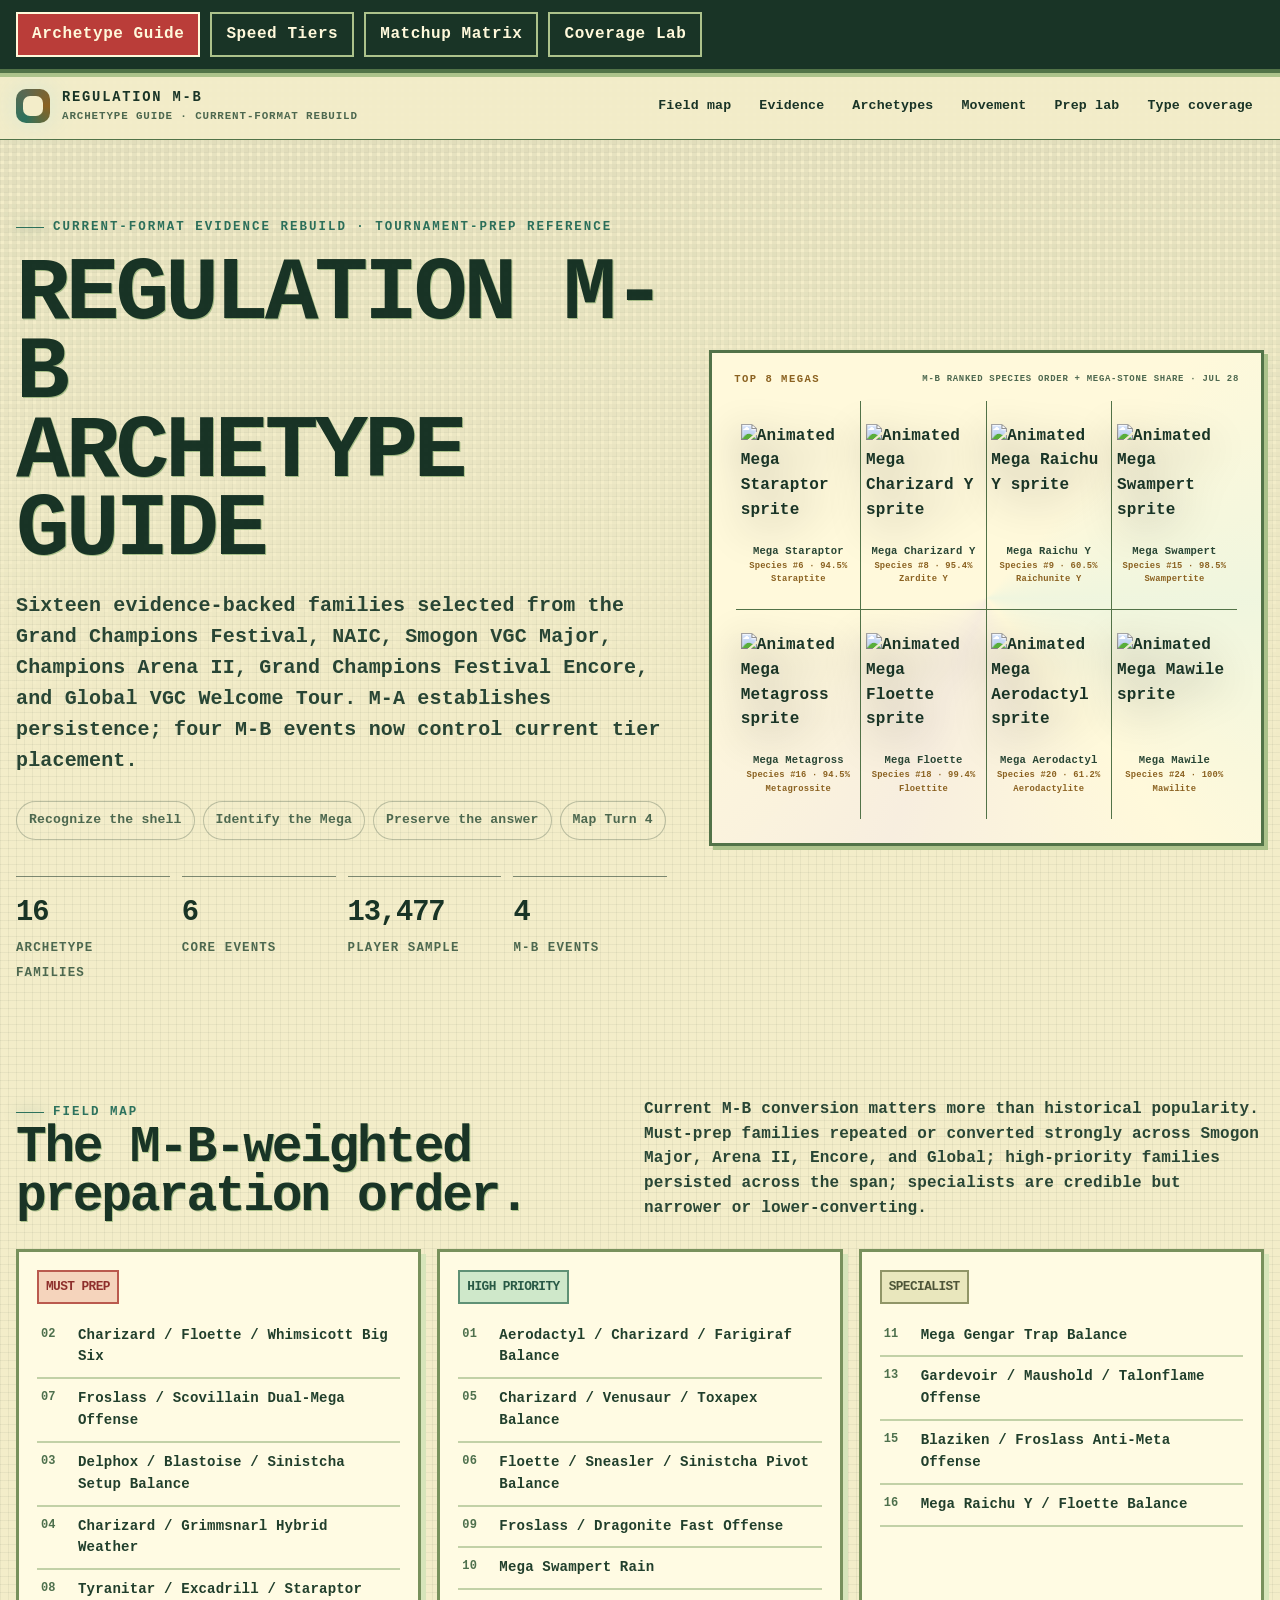
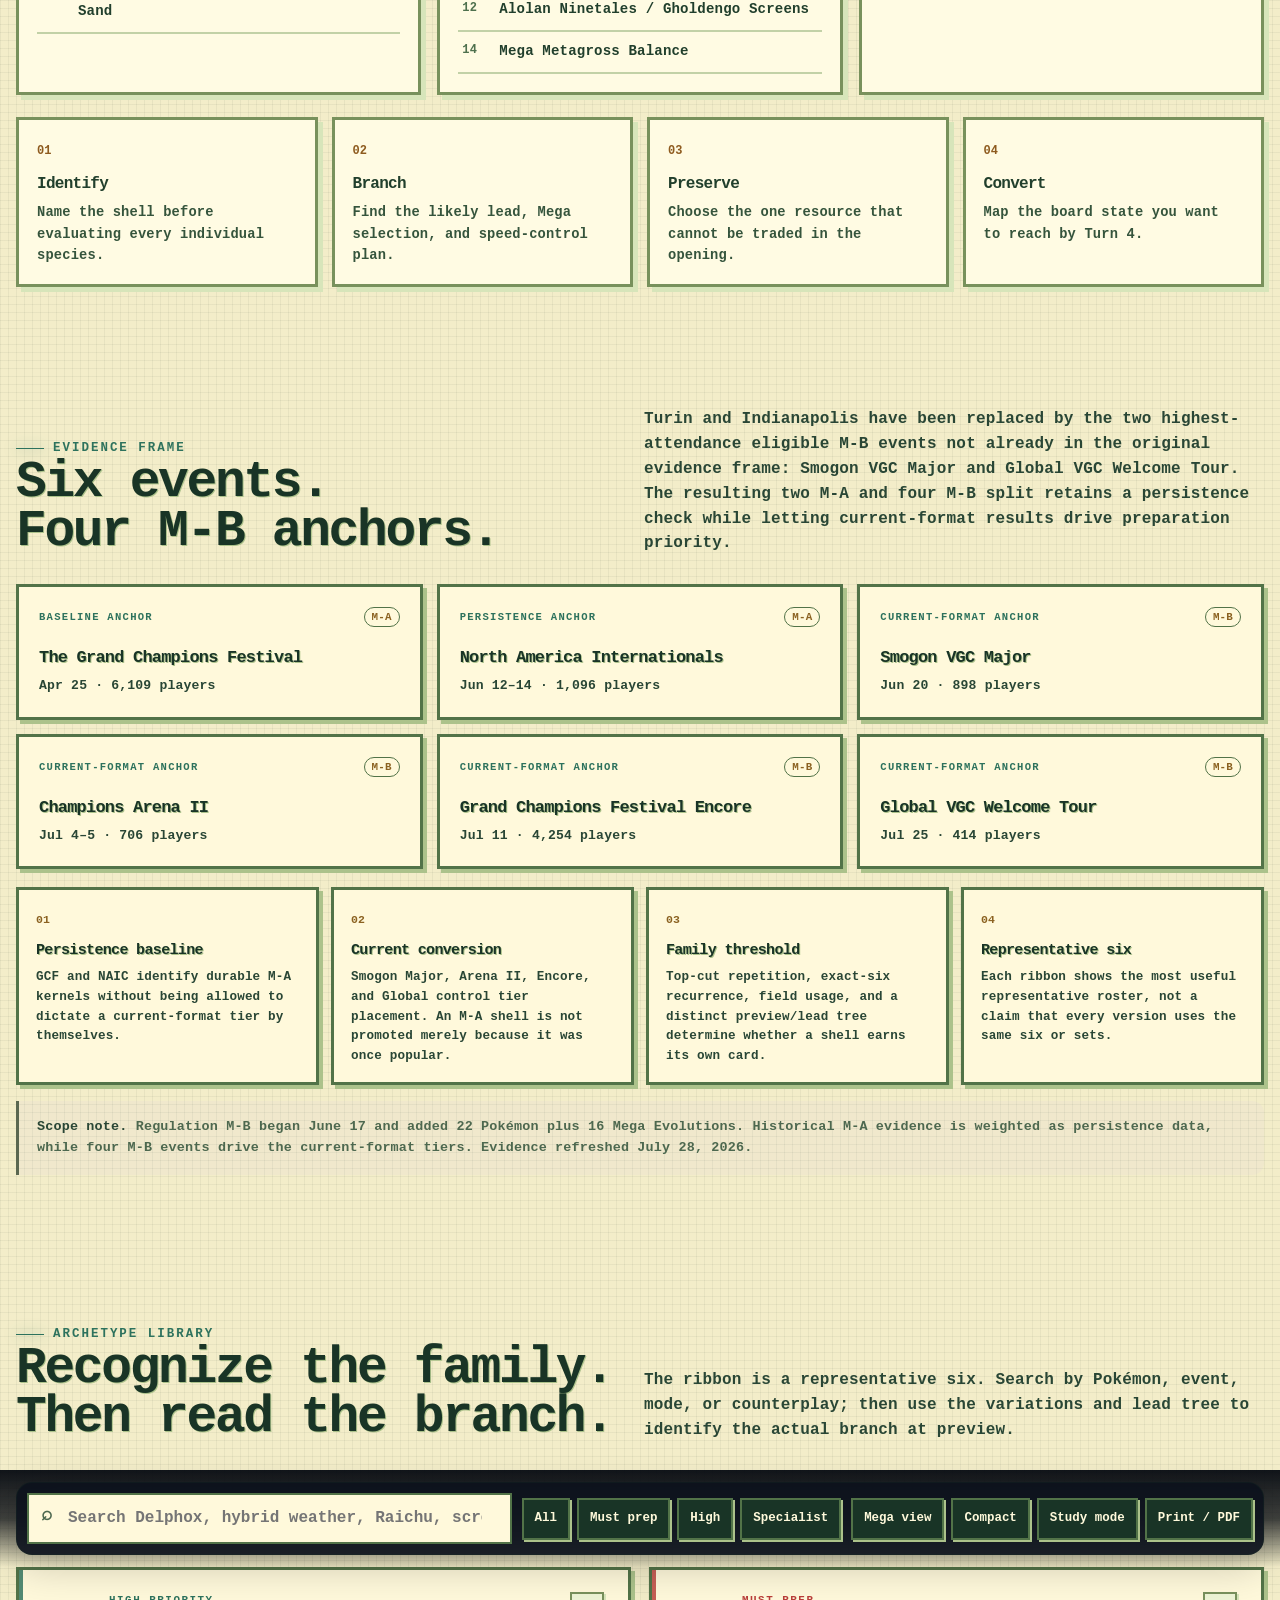
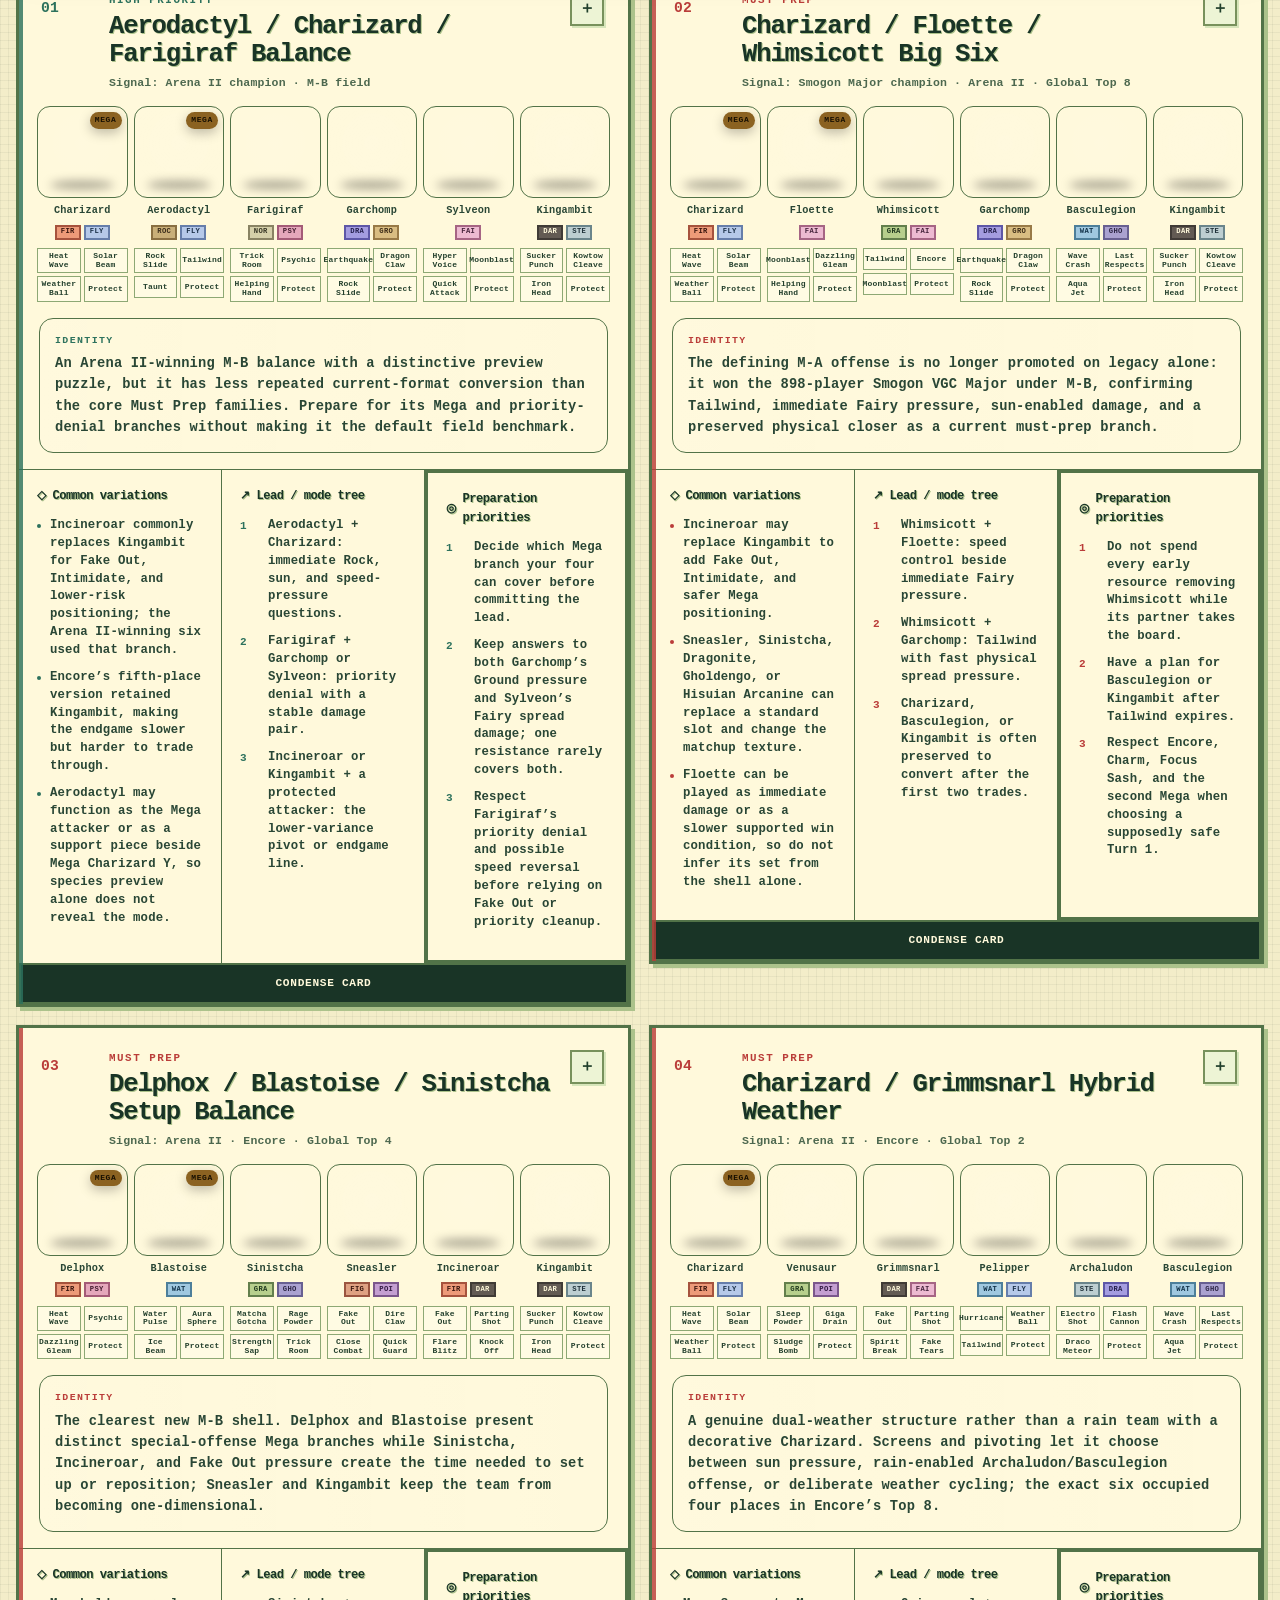
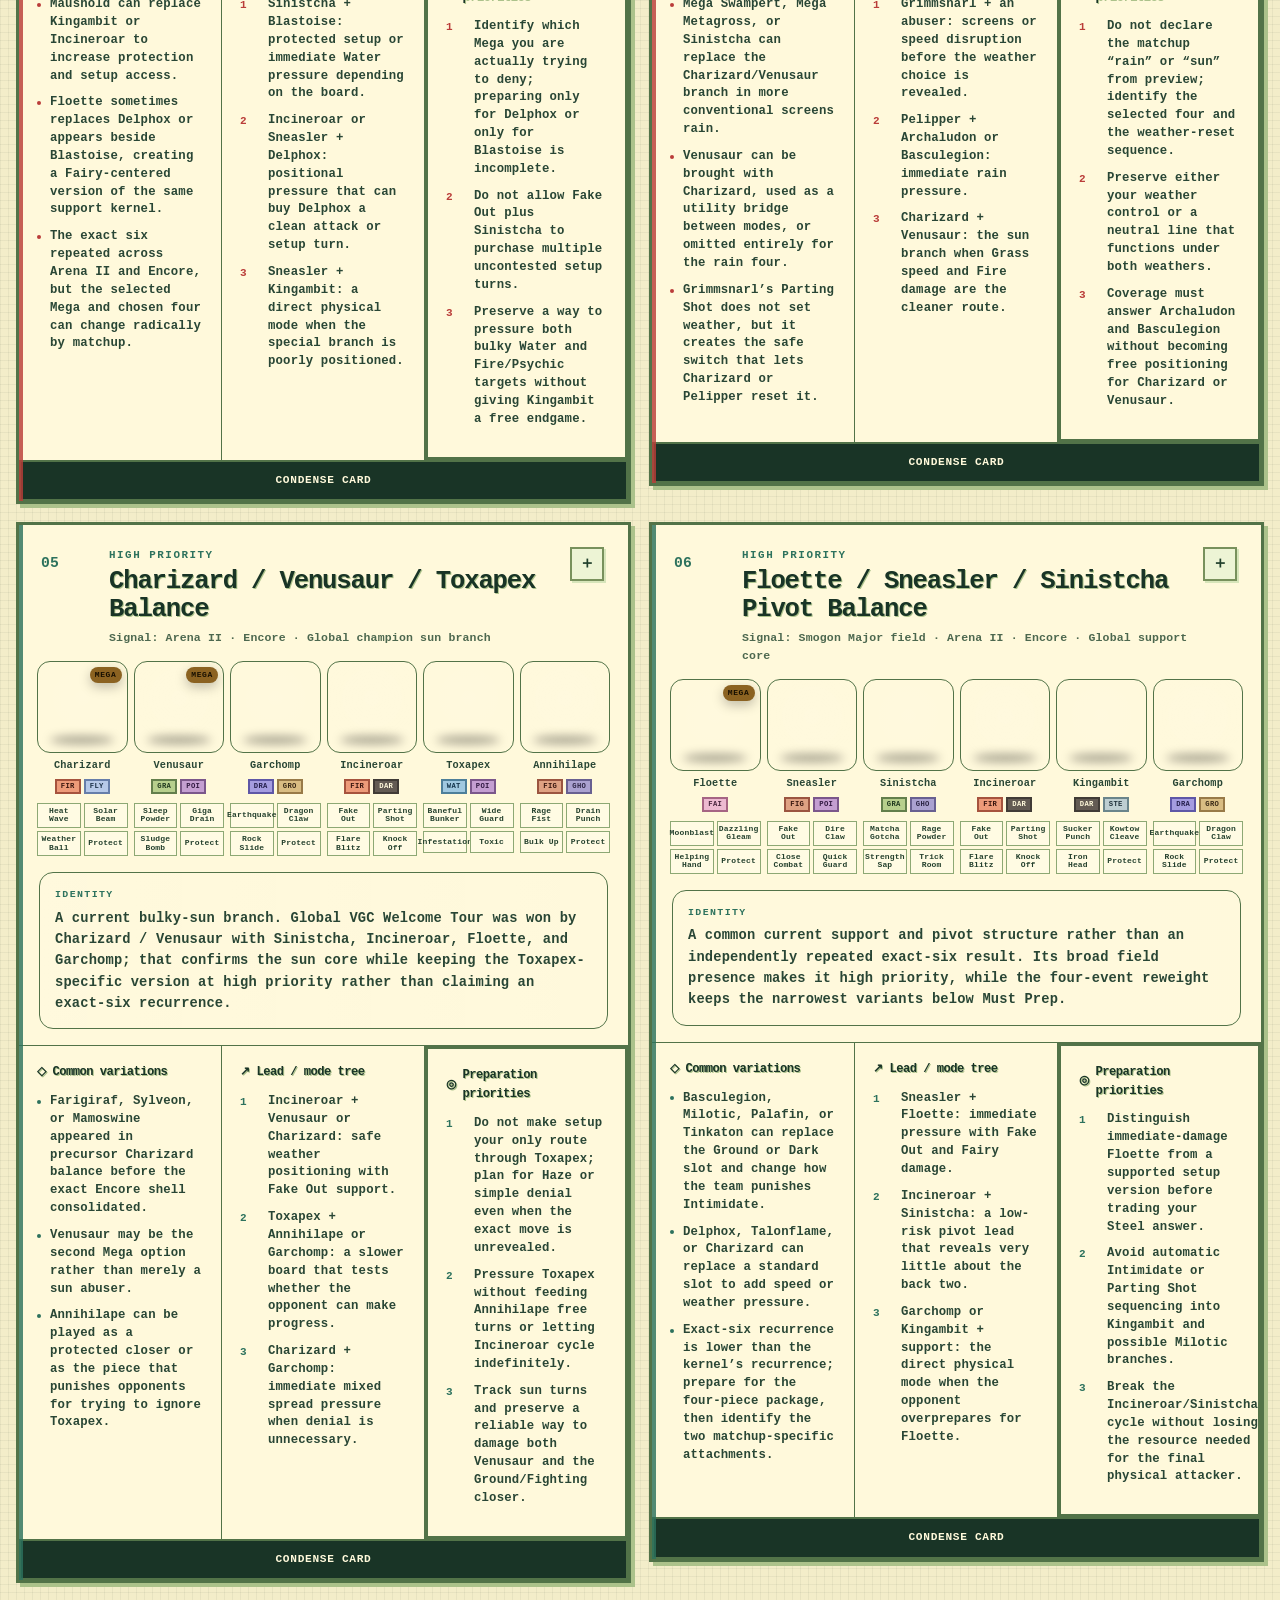
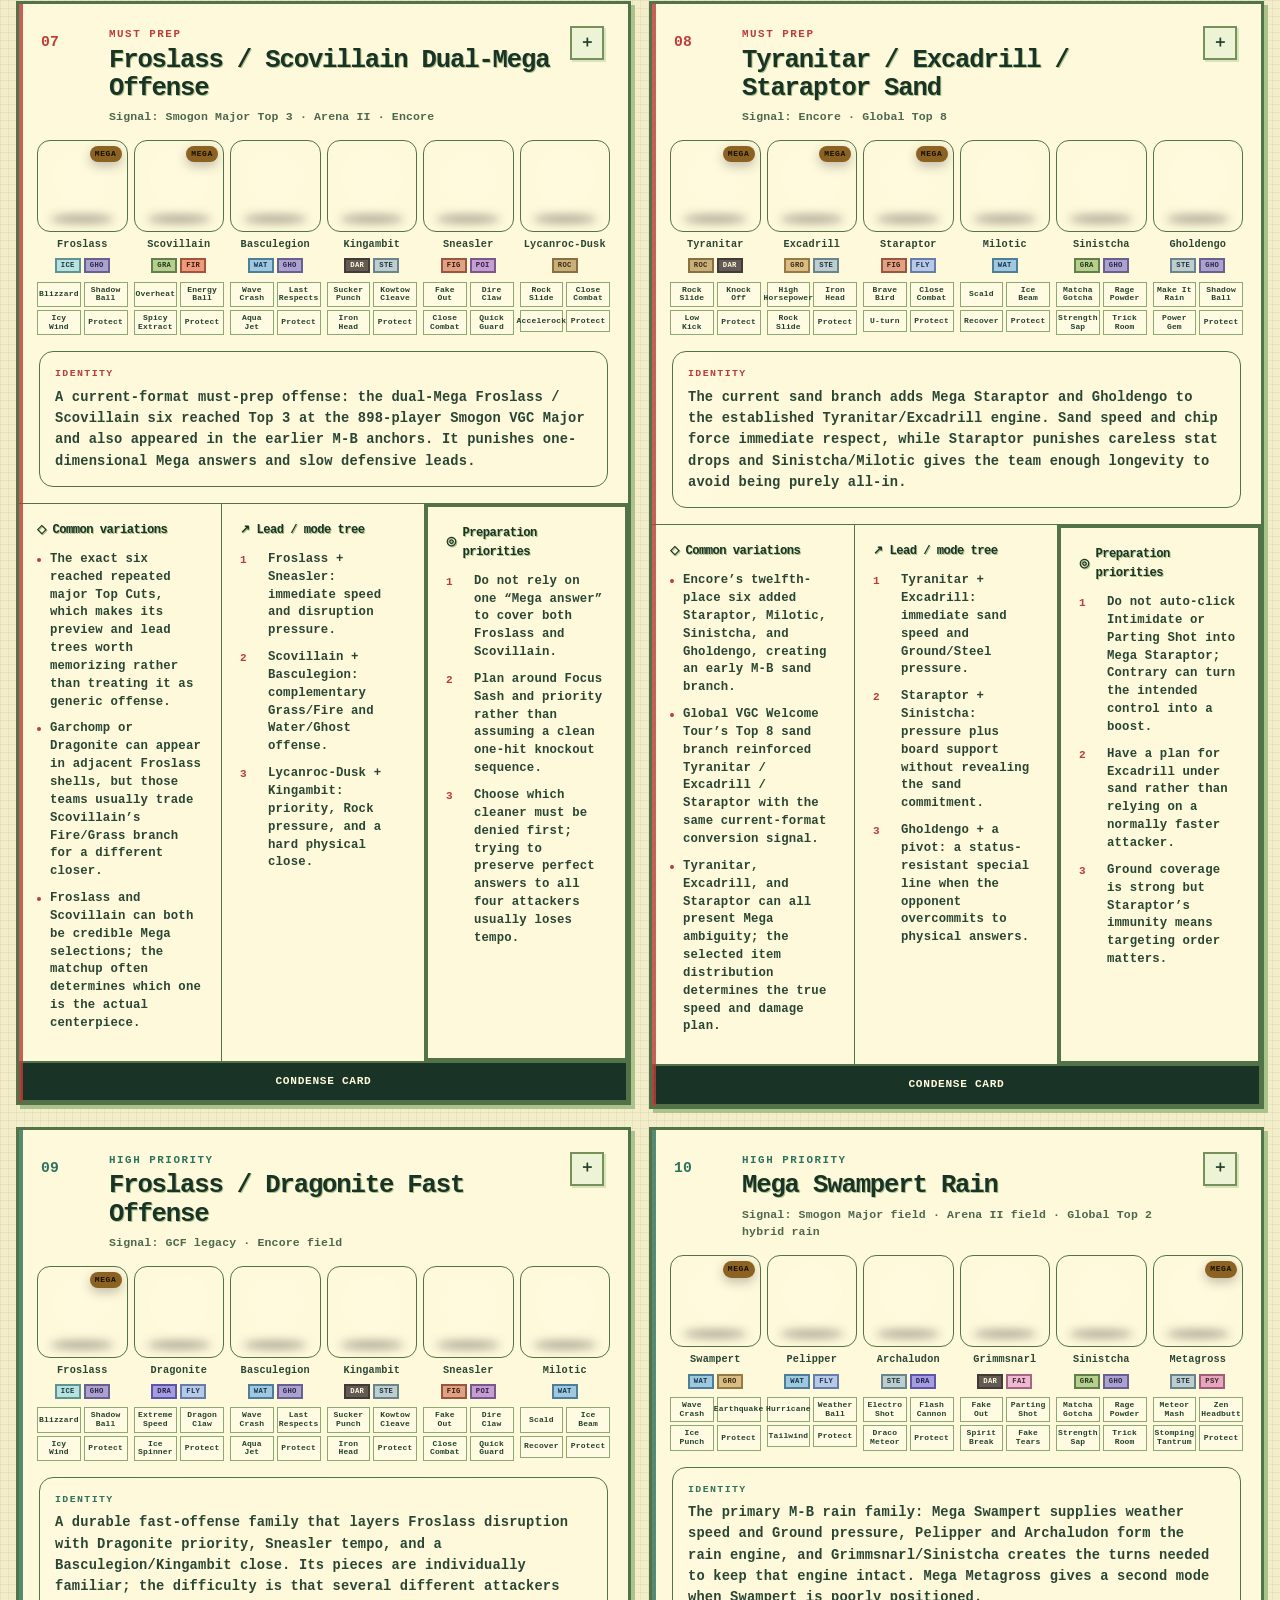
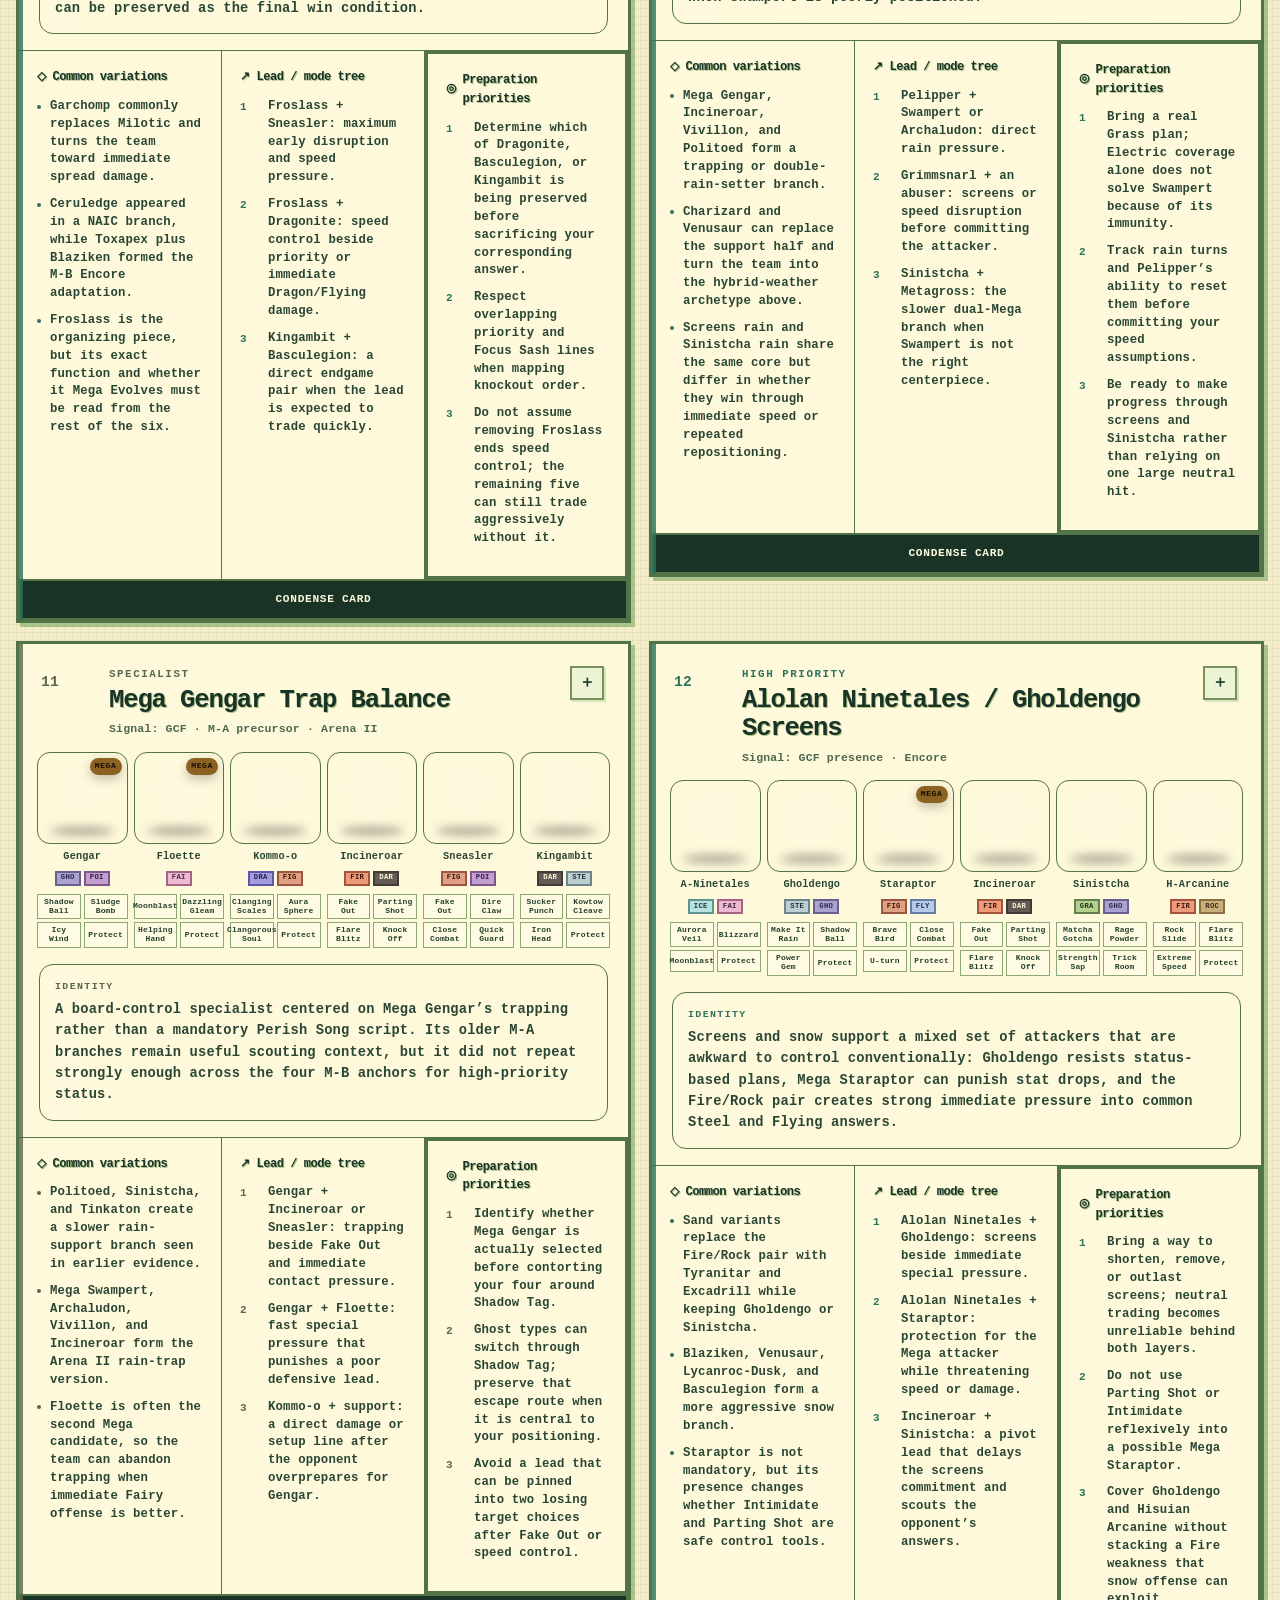
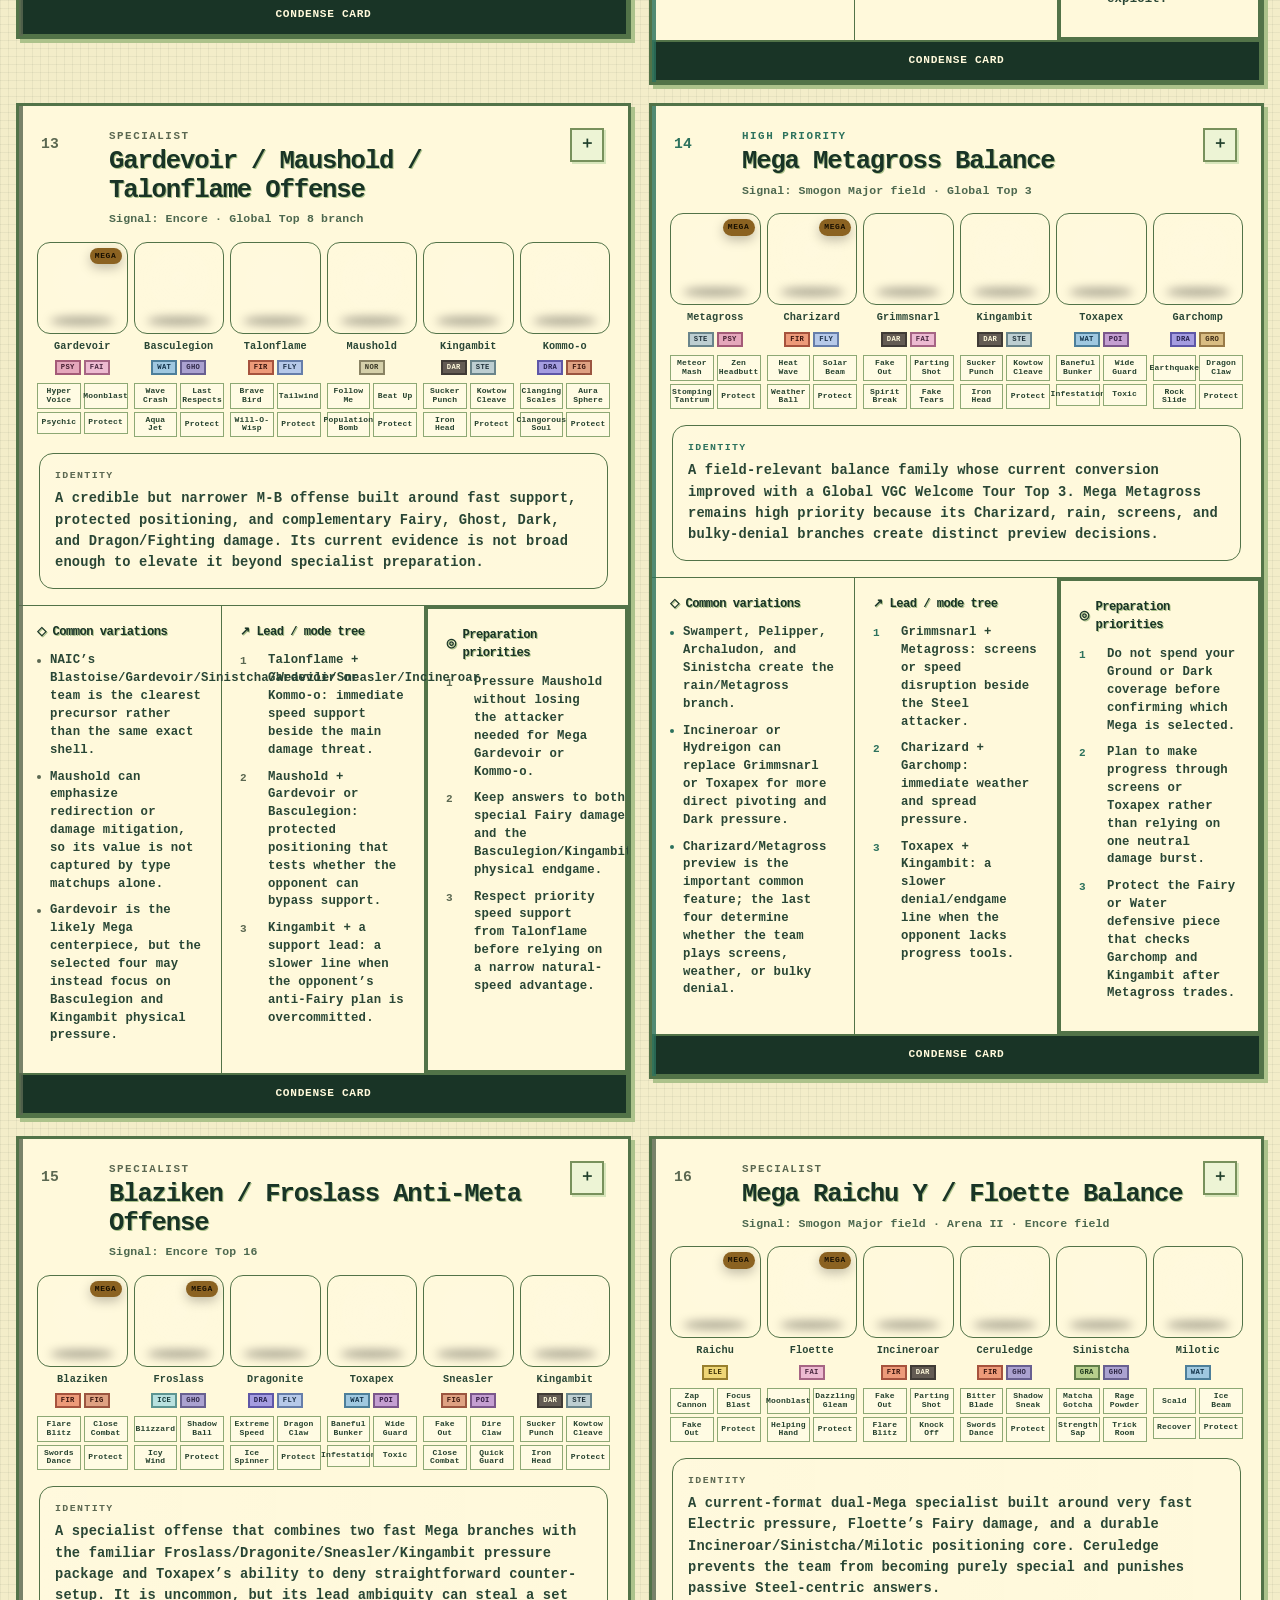
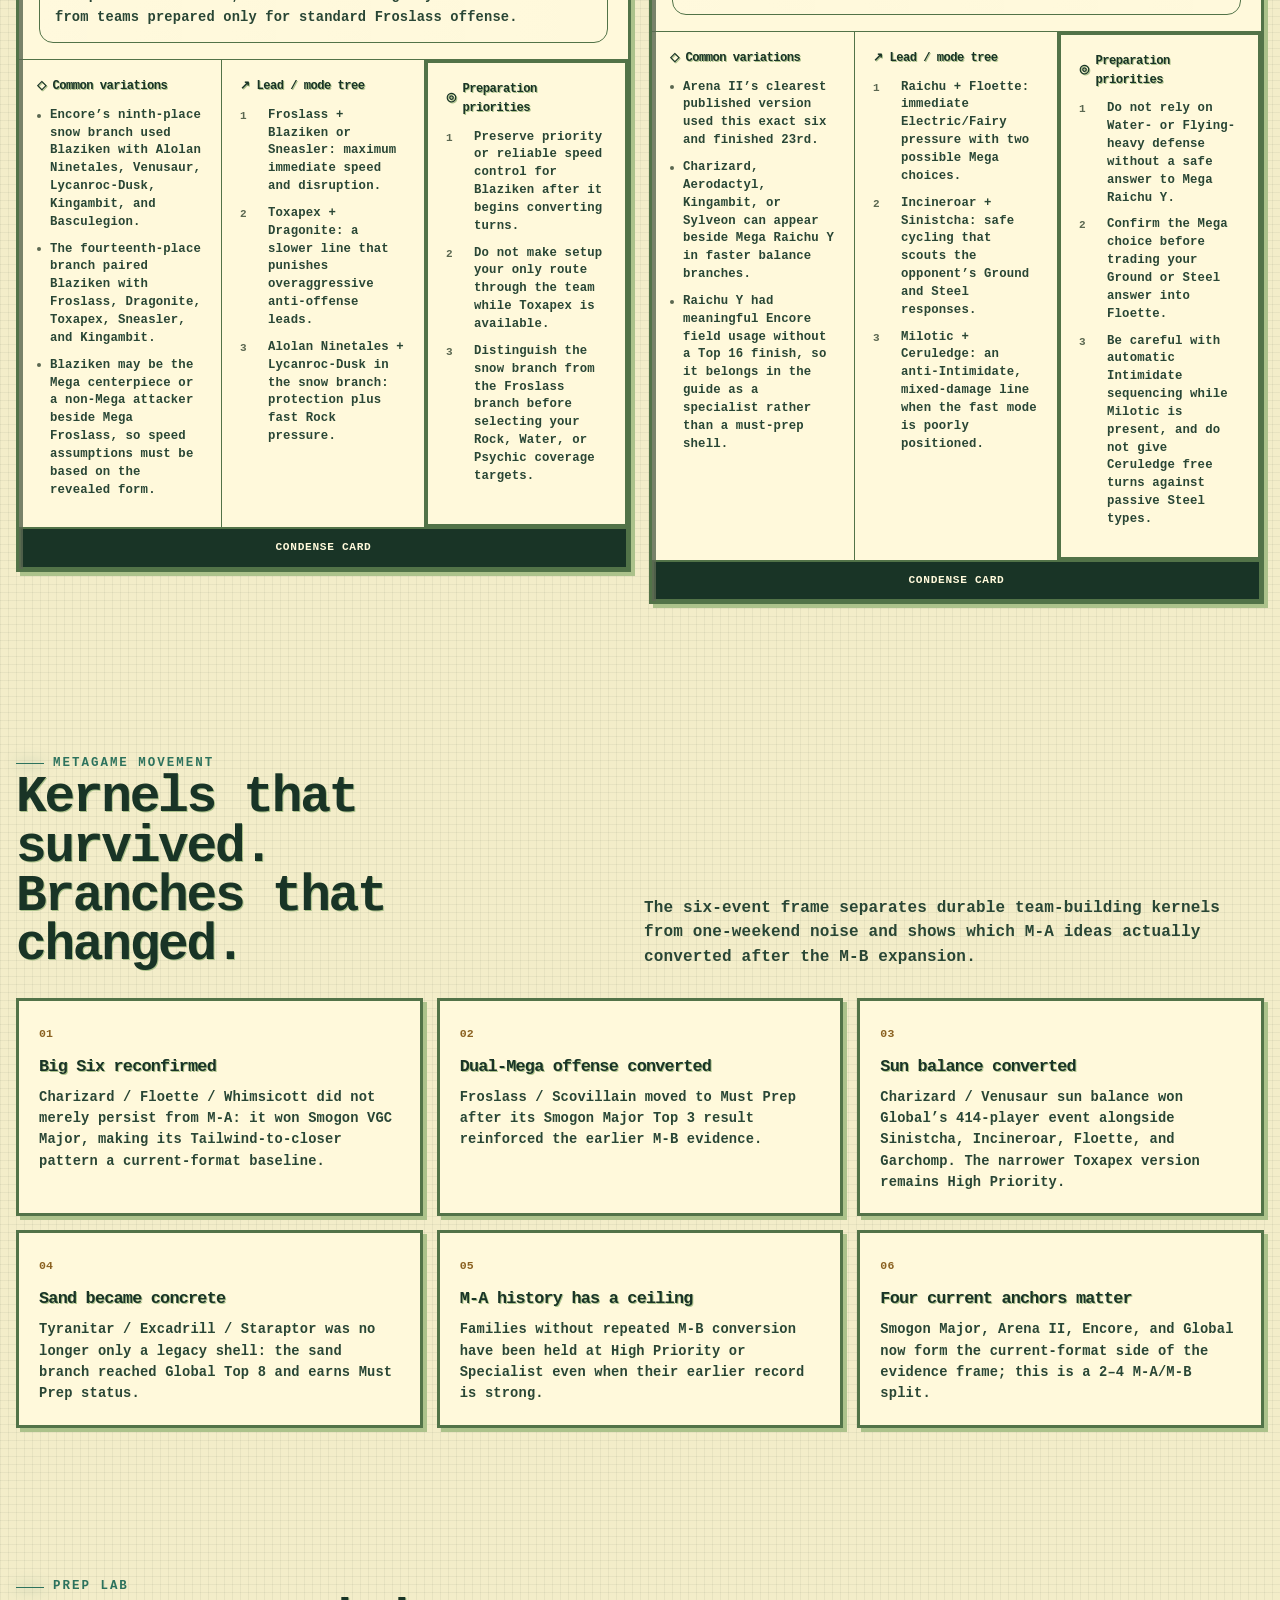
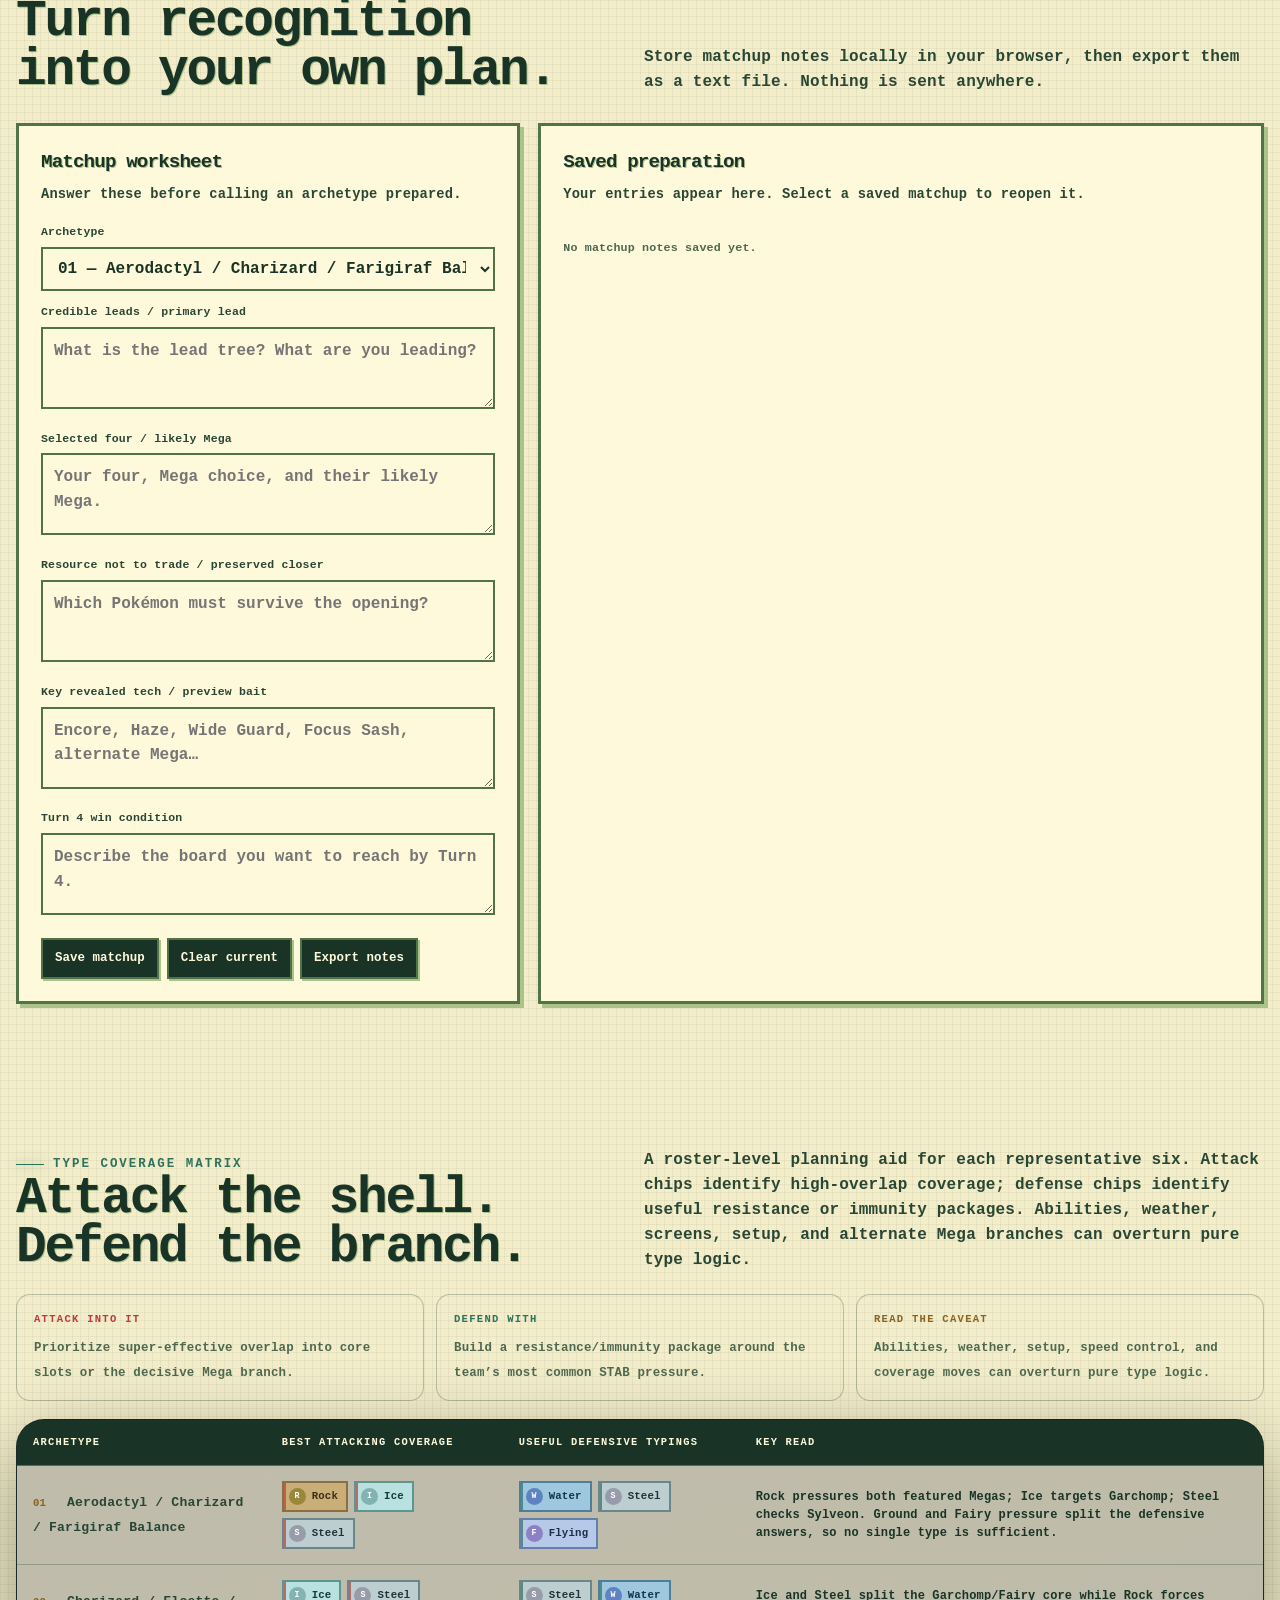
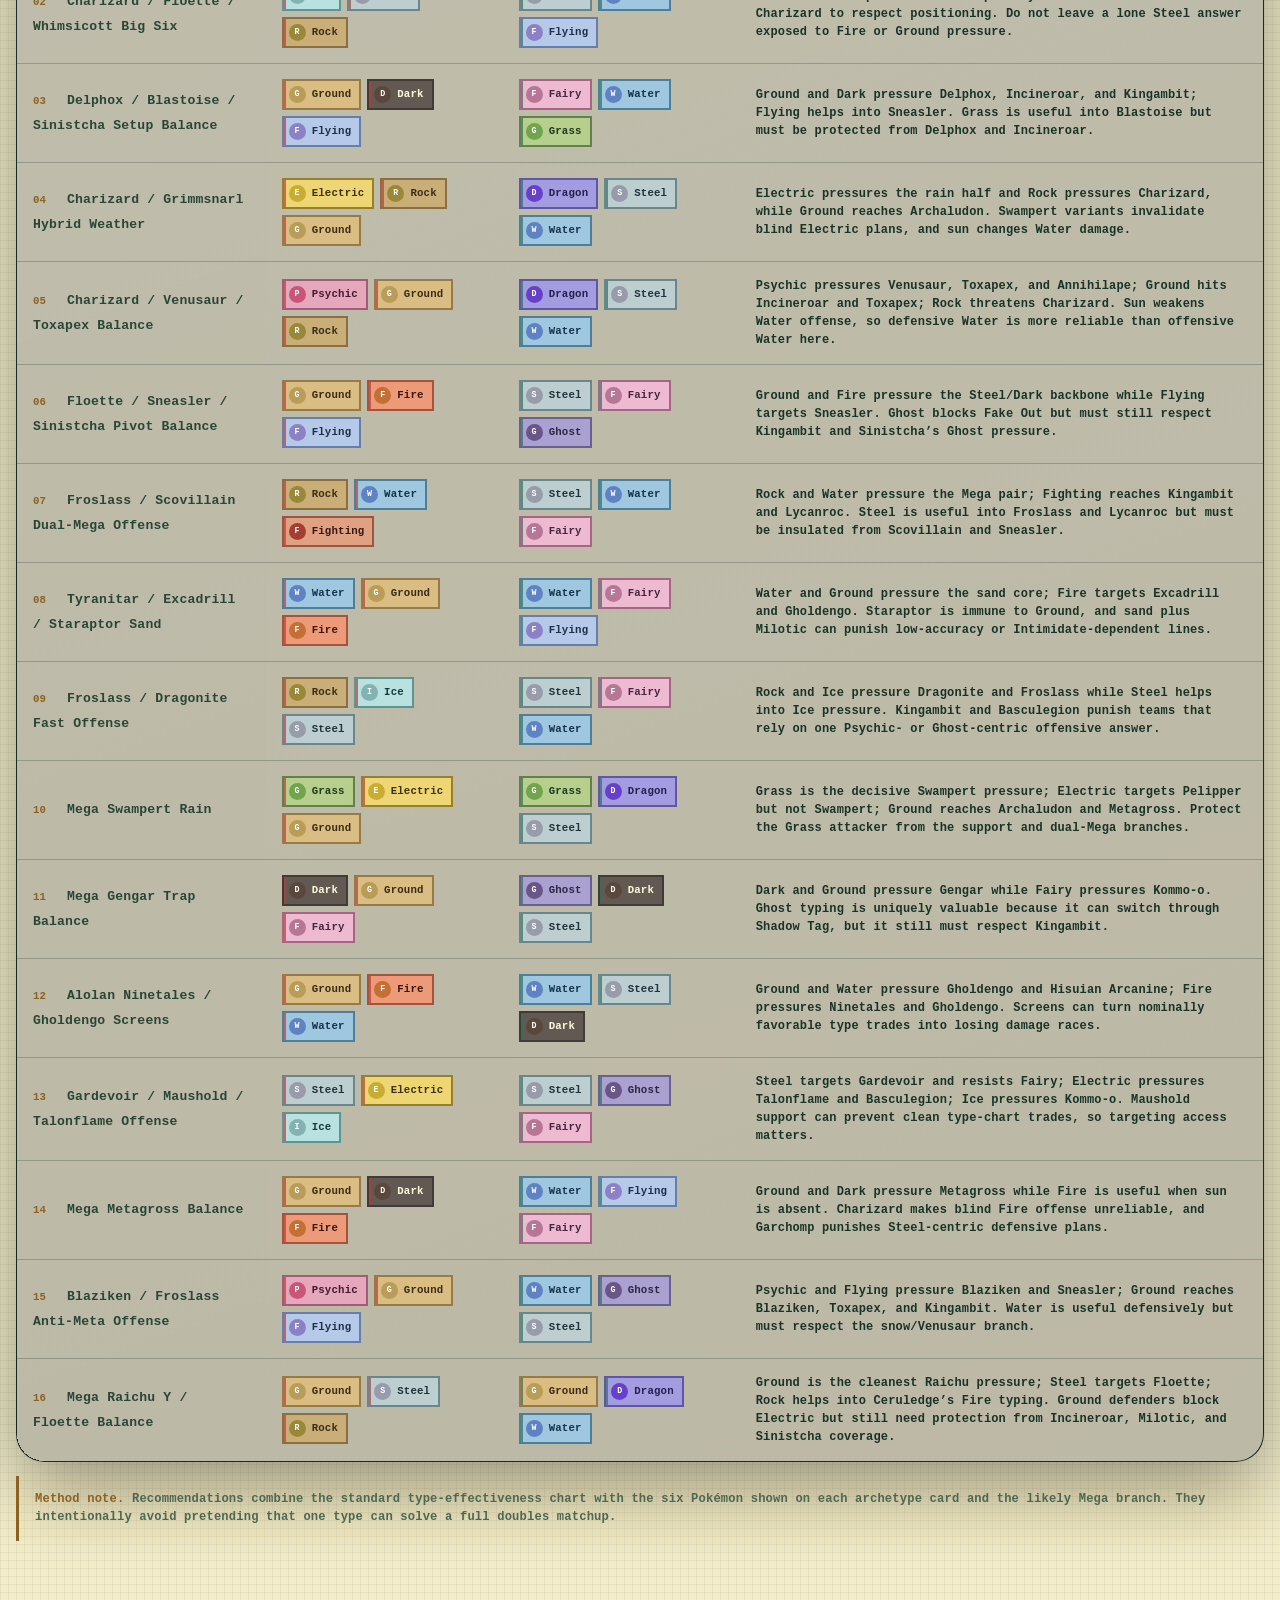
==== index.html @ dc105592 "Add files via upload" ====
<!DOCTYPE html>

<html lang="en">
    <style>
  .site-nav {
    position: sticky;
    top: 0;
    z-index: 1000;
    display: flex;
    justify-content: center;
    gap: 10px;
    padding: 12px 16px;
    overflow-x: auto;
    -webkit-overflow-scrolling: touch;
    background: #101722;
    border-bottom: 1px solid rgba(255, 255, 255, 0.12);
  }

  .site-nav a {
    display: block;
    flex: 0 0 auto;
    white-space: nowrap;
    padding: 8px 14px;
    color: #dce7f5;
    text-decoration: none;
    font-weight: 700;
    border: 1px solid rgba(255, 255, 255, 0.16);
    border-radius: 999px;
  }

  .site-nav a:hover,
  .site-nav a[aria-current="page"] {
    color: #ffffff;
    background: #287ea8;
    border-color: #56b8df;
  }
</style>
<head>
<meta charset="utf-8"/><meta content="A current-format-weighted Regulation M-B Pokémon Champions archetype guide covering 16 tournament-relevant team families, preview tells, lead trees, and type coverage." name="description"/>
<meta content="width=device-width, initial-scale=1" name="viewport"/>
<meta content="#070b12" name="theme-color"/>
<title>Regulation M-B Archetype Guide</title>
<style>
    :root {
      --bg: #070b12;
      --bg-2: #0b111c;
      --panel: rgba(18, 27, 43, .82);
      --panel-2: rgba(10, 16, 27, .92);
      --line: rgba(255,255,255,.09);
      --line-strong: rgba(255,255,255,.16);
      --text: #f4f7fb;
      --muted: #96a4b8;
      --soft: #c8d1df;
      --gold: #f4c863;
      --cyan: #67d9ff;
      --violet: #b994ff;
      --coral: #ff7d73;
      --green: #78e0ae;
      --shadow: 0 28px 80px rgba(0,0,0,.38);
      --radius-xl: 28px;
      --radius-lg: 20px;
      --radius-md: 14px;
    }
    * { box-sizing: border-box; }
    html { scroll-behavior: smooth; }
    body {
      margin: 0;
      background:
        radial-gradient(circle at 10% -10%, rgba(103,217,255,.14), transparent 32%),
        radial-gradient(circle at 88% 0%, rgba(185,148,255,.12), transparent 31%),
        linear-gradient(180deg, #070b12 0%, #090e17 42%, #070b12 100%);
      color: var(--text);
      font-family: "Aptos", "Inter", "Segoe UI", system-ui, -apple-system, sans-serif;
      line-height: 1.55;
      min-height: 100vh;
    }
    body::before {
      content: "";
      position: fixed;
      inset: 0;
      pointer-events: none;
      opacity: .28;
      background-image: linear-gradient(rgba(255,255,255,.018) 1px, transparent 1px), linear-gradient(90deg, rgba(255,255,255,.018) 1px, transparent 1px);
      background-size: 42px 42px;
      mask-image: linear-gradient(to bottom, black, transparent 88%);
    }
    a { color: inherit; }
    button, input, select, textarea { font: inherit; }
    button { color: inherit; }
    .shell { width: min(1440px, calc(100% - 32px)); margin: 0 auto; }
    .topbar {
      position: sticky; top: 0; z-index: 50;
      border-bottom: 1px solid var(--line);
      background: rgba(7,11,18,.78);
      backdrop-filter: blur(18px) saturate(140%);
    }
    .topbar-inner { min-height: 66px; display: flex; align-items: center; gap: 18px; }
    .brand { display:flex; align-items:center; gap:12px; text-decoration:none; min-width:max-content; }
    .brand-mark {
      width: 34px; height: 34px; border-radius: 10px;
      background: conic-gradient(from 210deg, var(--cyan), var(--violet), var(--gold), var(--cyan));
      box-shadow: 0 0 28px rgba(103,217,255,.2);
      position: relative;
    }
    .brand-mark::after { content:""; position:absolute; inset:7px; border-radius:7px; background:var(--bg); }
    .brand-text strong { display:block; font-size:.86rem; letter-spacing:.13em; }
    .brand-text span { display:block; color:var(--muted); font-size:.68rem; letter-spacing:.08em; }
    .topnav { display:flex; gap:6px; margin-left:auto; overflow:auto; scrollbar-width:none; }
    .topnav a { text-decoration:none; color:var(--muted); padding:9px 11px; border-radius:10px; font-size:.83rem; white-space:nowrap; }
    .topnav a:hover { color:var(--text); background:rgba(255,255,255,.055); }
    .hero { padding: 72px 0 40px; overflow:hidden; }
    .hero-grid { display:grid; grid-template-columns:minmax(0,1.08fr) minmax(380px,.92fr); gap:42px; align-items:center; }
    .kicker { display:inline-flex; align-items:center; gap:9px; color:var(--cyan); font-size:.78rem; letter-spacing:.16em; font-weight:800; text-transform:uppercase; }
    .kicker::before { content:""; width:28px; height:1px; background:var(--cyan); box-shadow:0 0 14px var(--cyan); }
    h1 { margin:18px 0 18px; font-size:clamp(3.1rem,7vw,7.2rem); line-height:.88; letter-spacing:-.065em; max-width:900px; }
    h1 em { font-style:normal; display:block; color:transparent; -webkit-text-stroke:1px rgba(255,255,255,.48); }
    .hero-copy { max-width:760px; color:var(--soft); font-size:clamp(1rem,1.8vw,1.25rem); }
    .hero-mantra { margin-top:25px; display:flex; flex-wrap:wrap; gap:8px; }
    .hero-mantra span { border:1px solid var(--line); background:rgba(255,255,255,.035); border-radius:999px; padding:8px 12px; color:var(--muted); font-size:.82rem; }
    .hero-panel {
      position:relative; min-height:490px; border:1px solid var(--line-strong); border-radius:var(--radius-xl); overflow:hidden;
      background:linear-gradient(145deg, rgba(21,33,52,.92), rgba(8,13,23,.96)); box-shadow:var(--shadow);
    }
    .hero-panel::before { content:""; position:absolute; inset:-20%; background:conic-gradient(from 40deg, transparent, rgba(103,217,255,.1), transparent 28%, rgba(185,148,255,.11), transparent 62%); animation:rotate 18s linear infinite; }
    @keyframes rotate { to { transform:rotate(360deg); } }
    .hero-stage { position:relative; height:100%; min-height:490px; display:grid; grid-template-columns:repeat(4,1fr); grid-template-rows:repeat(2,1fr); gap:0; padding:24px; }
    .hero-mon { display:flex; flex-direction:column; align-items:center; justify-content:center; min-width:0; position:relative; border-right:1px solid rgba(255,255,255,.055); border-bottom:1px solid rgba(255,255,255,.055); }
    .hero-mon:nth-child(4n) { border-right:0; }
    .hero-mon:nth-child(n+5) { border-bottom:0; }
    .hero-mon img { width:100%; max-width:115px; height:115px; object-fit:contain; image-rendering:auto; filter:drop-shadow(0 14px 20px rgba(0,0,0,.44)); transition:transform .25s ease; }
    .hero-mon:hover img { transform:translateY(-5px) scale(1.06); }
    .hero-mon span { margin-top:4px; font-size:.66rem; color:var(--muted); text-align:center; }
    .stats-row { display:grid; grid-template-columns:repeat(4,1fr); gap:12px; margin-top:36px; }
    .stat { border-top:1px solid var(--line-strong); padding-top:14px; }
    .stat strong { display:block; font-size:1.8rem; letter-spacing:-.04em; }
    .stat span { color:var(--muted); font-size:.78rem; text-transform:uppercase; letter-spacing:.09em; }
    .section { padding:72px 0; }
    .section-head { display:flex; align-items:end; justify-content:space-between; gap:24px; margin-bottom:28px; }
    .section-head h2 { margin:0; font-size:clamp(2rem,4vw,3.8rem); letter-spacing:-.05em; line-height:.96; }
    .section-head p { margin:0; color:var(--muted); max-width:620px; }
    .field-map { display:grid; grid-template-columns:repeat(3,1fr); gap:16px; }
    .field-column { border:1px solid var(--line); border-radius:var(--radius-lg); padding:18px; background:rgba(13,20,32,.72); }
    .field-column h3 { margin:0 0 13px; font-size:.8rem; letter-spacing:.14em; text-transform:uppercase; }
    .field-column.must h3 { color:var(--coral); } .field-column.high h3 { color:var(--cyan); } .field-column.specialist h3 { color:var(--violet); }
    .field-column a { display:flex; gap:11px; align-items:flex-start; padding:9px 4px; text-decoration:none; color:var(--soft); border-bottom:1px solid rgba(255,255,255,.045); font-size:.88rem; }
    .field-column a:last-child { border-bottom:0; }
    .field-column a:hover { color:var(--text); transform:translateX(3px); }
    .field-column a span { min-width:26px; color:var(--muted); font-family:"SFMono-Regular",Consolas,monospace; font-size:.75rem; }
    .workflow { display:grid; grid-template-columns:repeat(4,1fr); gap:14px; margin-top:22px; }
    .workflow-card { padding:18px; border:1px solid var(--line); border-radius:var(--radius-md); background:rgba(255,255,255,.025); }
    .workflow-card b { color:var(--gold); font-family:monospace; font-size:.75rem; }
    .workflow-card h3 { margin:9px 0 6px; font-size:1rem; }
    .workflow-card p { margin:0; color:var(--muted); font-size:.86rem; }
    .controls-wrap { position:sticky; top:66px; z-index:40; padding:12px 0; background:linear-gradient(180deg, rgba(7,11,18,.96), rgba(7,11,18,.76), transparent); }
    .controls { display:grid; grid-template-columns:minmax(220px,1fr) auto auto; gap:10px; align-items:center; border:1px solid var(--line); border-radius:16px; background:rgba(11,17,28,.91); backdrop-filter:blur(18px); padding:10px; box-shadow:0 12px 40px rgba(0,0,0,.2); }
    .search { position:relative; }
    .search input { width:100%; border:1px solid transparent; border-radius:11px; color:var(--text); background:rgba(255,255,255,.055); padding:11px 13px 11px 39px; outline:none; }
    .search input:focus { border-color:rgba(103,217,255,.5); box-shadow:0 0 0 3px rgba(103,217,255,.08); }
    .search::before { content:"⌕"; position:absolute; left:14px; top:8px; color:var(--muted); font-size:1.2rem; }
    .filter-row, .action-row { display:flex; gap:7px; flex-wrap:wrap; }
    .control-btn { border:1px solid var(--line); background:rgba(255,255,255,.035); border-radius:10px; padding:9px 11px; color:var(--muted); cursor:pointer; font-size:.78rem; }
    .control-btn:hover, .control-btn.active { color:var(--text); border-color:var(--line-strong); background:rgba(255,255,255,.075); }
    .control-btn.active[data-filter="must"] { color:var(--coral); } .control-btn.active[data-filter="high"] { color:var(--cyan); } .control-btn.active[data-filter="specialist"] { color:var(--violet); }
    .library { display:grid; grid-template-columns:repeat(2,minmax(0,1fr)); gap:18px; align-items:start; }
    .archetype-card {
      border:1px solid var(--line); border-radius:var(--radius-xl); overflow:hidden; background:linear-gradient(160deg, rgba(18,28,44,.96), rgba(8,13,22,.96)); box-shadow:0 18px 50px rgba(0,0,0,.18); position:relative;
      transition:transform .2s ease, border-color .2s ease, box-shadow .2s ease;
    }
    .archetype-card::before { content:""; position:absolute; inset:0 auto 0 0; width:4px; background:var(--tier-color); opacity:.82; }
    .archetype-card:hover { transform:translateY(-2px); border-color:var(--line-strong); box-shadow:0 24px 70px rgba(0,0,0,.28); }
    .tier-must { --tier-color:var(--coral); } .tier-high { --tier-color:var(--cyan); } .tier-specialist { --tier-color:var(--violet); }
    .card-head { display:grid; grid-template-columns:54px 1fr 36px; gap:14px; align-items:start; padding:22px 22px 14px; }
    .card-number { font-family:"SFMono-Regular",Consolas,monospace; color:var(--tier-color); font-size:.92rem; padding-top:5px; }
    .eyebrow { font-size:.68rem; letter-spacing:.14em; color:var(--tier-color); font-weight:800; }
    .card-head h3 { margin:4px 0 5px; font-size:clamp(1.2rem,2vw,1.6rem); letter-spacing:-.035em; line-height:1.1; }
    .source-line { color:var(--muted); font-size:.72rem; }
    .pin-button { width:34px; height:34px; border-radius:10px; border:1px solid var(--line); background:rgba(255,255,255,.035); cursor:pointer; color:var(--muted); }
    .pin-button:hover, .pin-button.pinned { color:var(--gold); border-color:rgba(244,200,99,.45); background:rgba(244,200,99,.08); }
    .roster-strip { display:grid; grid-template-columns:repeat(6,1fr); gap:6px; padding:0 18px 16px; }
    .mon-tile { min-width:0; text-align:center; }
    .mon-stage { height:92px; border:1px solid rgba(255,255,255,.065); border-radius:13px; background:radial-gradient(circle at 50% 40%, rgba(255,255,255,.08), rgba(255,255,255,.018) 68%); display:flex; align-items:center; justify-content:center; position:relative; overflow:hidden; }
    .mon-stage::after { content:""; position:absolute; inset:auto 14% 8px; height:8px; border-radius:50%; background:rgba(0,0,0,.35); filter:blur(5px); }
    .mon-gif { width:100%; height:85px; object-fit:contain; z-index:1; filter:drop-shadow(0 10px 9px rgba(0,0,0,.38)); transition:transform .22s ease; }
    .mon-tile:hover .mon-gif { transform:translateY(-3px) scale(1.08); }
    .mega-badge { position:absolute; top:5px; right:5px; z-index:2; font-size:.5rem; letter-spacing:.08em; font-weight:900; color:#170f00; background:var(--gold); border-radius:999px; padding:2px 5px; box-shadow:0 4px 12px rgba(0,0,0,.25); }
    .mon-name { margin-top:5px; color:var(--soft); font-size:.64rem; white-space:nowrap; overflow:hidden; text-overflow:ellipsis; }
    .identity-callout { margin:0 20px 16px; border:1px solid rgba(255,255,255,.075); border-radius:14px; padding:14px 15px; background:linear-gradient(90deg, rgba(255,255,255,.045), rgba(255,255,255,.018)); }
    .identity-callout span { display:block; font-size:.62rem; letter-spacing:.14em; color:var(--tier-color); font-weight:900; margin-bottom:5px; }
    .identity-callout p { margin:0; color:var(--soft); font-size:.86rem; }
    .card-details { display:grid; grid-template-columns:repeat(3,1fr); border-top:1px solid var(--line); }
    .detail-block { padding:17px 18px 19px; border-right:1px solid var(--line); min-width:0; }
    .detail-block:last-child { border-right:0; }
    .detail-block h4 { margin:0 0 11px; font-size:.76rem; letter-spacing:.04em; color:var(--text); display:flex; align-items:center; gap:7px; }
    .detail-icon { color:var(--tier-color); }
    .clean-list, .mode-list { list-style:none; padding:0; margin:0; }
    .clean-list li { position:relative; padding-left:13px; margin:0 0 9px; color:var(--muted); font-size:.77rem; line-height:1.45; }
    .clean-list li::before { content:""; position:absolute; left:0; top:.55em; width:4px; height:4px; border-radius:50%; background:var(--tier-color); }
    .mode-list li { display:grid; grid-template-columns:21px 1fr; gap:7px; margin-bottom:9px; color:var(--muted); font-size:.77rem; line-height:1.45; }
    .step-num { color:var(--tier-color); font-family:monospace; font-size:.69rem; padding-top:1px; }
    .prep-block { background:rgba(255,255,255,.015); }
    .card-toggle { width:100%; border:0; border-top:1px solid var(--line); background:rgba(255,255,255,.02); color:var(--muted); padding:10px; cursor:pointer; font-size:.7rem; letter-spacing:.06em; text-transform:uppercase; }
    .archetype-card.condensed .card-details, .archetype-card.condensed .identity-callout { display:none; }
    .archetype-card.hidden { display:none; }
    body.compact-view .library { grid-template-columns:repeat(3,minmax(0,1fr)); }
    body.compact-view .card-details { display:none; }
    body.compact-view .identity-callout { margin-bottom:20px; }
    body.study-mode .identity-callout, body.study-mode .card-details { filter:blur(7px); user-select:none; opacity:.28; pointer-events:none; }
    body.study-mode .archetype-card.revealed .identity-callout, body.study-mode .archetype-card.revealed .card-details { filter:none; opacity:1; pointer-events:auto; }
    .compare-dock { position:fixed; left:50%; bottom:18px; transform:translateX(-50%); z-index:70; width:min(960px,calc(100% - 28px)); border:1px solid var(--line-strong); border-radius:17px; background:rgba(10,15,25,.94); backdrop-filter:blur(18px); box-shadow:var(--shadow); padding:10px; display:none; }
    .compare-dock.show { display:flex; align-items:center; gap:9px; }
    .compare-label { color:var(--muted); font-size:.7rem; padding:0 4px; }
    .compare-items { display:flex; gap:7px; overflow:auto; flex:1; }
    .compare-chip { border:1px solid var(--line); background:rgba(255,255,255,.04); border-radius:10px; padding:7px 9px; font-size:.72rem; white-space:nowrap; }
    .compare-action { border:0; background:var(--gold); color:#171100; border-radius:10px; padding:8px 11px; font-weight:800; cursor:pointer; font-size:.75rem; }
    .trend-grid { display:grid; grid-template-columns:repeat(3,1fr); gap:14px; }
    .trend-card { border:1px solid var(--line); border-radius:var(--radius-lg); padding:20px; background:rgba(255,255,255,.025); }
    .trend-card b { color:var(--gold); font-family:monospace; font-size:.72rem; }
    .trend-card h3 { margin:8px 0 7px; font-size:1.05rem; }
    .trend-card p { margin:0; color:var(--muted); font-size:.86rem; }
    .lab { display:grid; grid-template-columns:.82fr 1.18fr; gap:18px; }
    .lab-panel { border:1px solid var(--line); border-radius:var(--radius-xl); background:rgba(12,19,31,.82); padding:22px; }
    .lab-panel h3 { margin:0 0 6px; font-size:1.2rem; }
    .lab-panel > p { margin:0 0 18px; color:var(--muted); font-size:.86rem; }
    label { display:block; color:var(--soft); font-size:.72rem; margin:12px 0 6px; }
    select, textarea { width:100%; border:1px solid var(--line); border-radius:11px; color:var(--text); background:rgba(255,255,255,.04); padding:10px 11px; outline:none; }
    select { color-scheme:dark; }
    textarea { min-height:82px; resize:vertical; }
    select:focus, textarea:focus { border-color:rgba(103,217,255,.45); box-shadow:0 0 0 3px rgba(103,217,255,.07); }
    .lab-actions { display:flex; flex-wrap:wrap; gap:8px; margin-top:14px; }
    .primary-btn, .secondary-btn { border-radius:11px; padding:9px 12px; cursor:pointer; font-weight:750; font-size:.78rem; }
    .primary-btn { border:0; background:var(--cyan); color:#061017; }
    .secondary-btn { border:1px solid var(--line); background:rgba(255,255,255,.035); color:var(--soft); }
    .saved-note { border-bottom:1px solid var(--line); padding:12px 0; }
    .saved-note:last-child { border-bottom:0; }
    .saved-note strong { display:block; font-size:.82rem; }
    .saved-note span { color:var(--muted); font-size:.73rem; }
    .sources { border-top:1px solid var(--line); padding:30px 0 54px; color:var(--muted); font-size:.76rem; }
    .sources strong { color:var(--soft); }
    .footer-grid { display:grid; grid-template-columns:1fr auto; gap:20px; align-items:start; }
    .to-top { position:fixed; right:18px; bottom:18px; width:42px; height:42px; border:1px solid var(--line-strong); border-radius:13px; background:rgba(10,16,26,.88); color:var(--soft); cursor:pointer; z-index:60; opacity:0; pointer-events:none; transition:.2s; }
    .to-top.show { opacity:1; pointer-events:auto; }
    .empty-state { grid-column:1/-1; border:1px dashed var(--line-strong); border-radius:var(--radius-lg); padding:40px; text-align:center; color:var(--muted); display:none; }
    .empty-state.show { display:block; }
    .comparison-modal { position:fixed; inset:0; z-index:90; background:rgba(3,6,11,.78); backdrop-filter:blur(14px); display:none; padding:24px; overflow:auto; }
    .comparison-modal.show { display:block; }
    .comparison-sheet { width:min(1280px,100%); margin:20px auto; background:#0b111c; border:1px solid var(--line-strong); border-radius:24px; overflow:hidden; box-shadow:var(--shadow); }
    .comparison-head { display:flex; justify-content:space-between; gap:16px; align-items:center; padding:18px 20px; border-bottom:1px solid var(--line); }
    .comparison-head h2 { margin:0; font-size:1.4rem; }
    .close-modal { border:1px solid var(--line); background:rgba(255,255,255,.04); border-radius:10px; padding:8px 11px; cursor:pointer; }
    .comparison-grid { display:grid; grid-template-columns:repeat(3,1fr); }
    .comparison-column { padding:20px; border-right:1px solid var(--line); }
    .comparison-column:last-child { border-right:0; }
    .comparison-column h3 { margin:0 0 4px; }
    .comparison-column .mini-label { color:var(--muted); font-size:.72rem; }
    .comparison-column h4 { margin:18px 0 8px; color:var(--gold); font-size:.72rem; letter-spacing:.08em; }
    .comparison-column p, .comparison-column li { color:var(--muted); font-size:.82rem; }
    @media (max-width:1100px) {
      .hero-grid { grid-template-columns:1fr; } .hero-panel { min-height:390px; } .hero-stage { min-height:390px; }
      .library, body.compact-view .library { grid-template-columns:1fr; }
      .controls { grid-template-columns:1fr; }
      .field-map { grid-template-columns:1fr; }
      .workflow { grid-template-columns:repeat(2,1fr); }
      .trend-grid { grid-template-columns:repeat(2,1fr); }
      .lab { grid-template-columns:1fr; }
    }
    @media (max-width:720px) {
      .shell { width:min(100% - 20px,1440px); }
      .topnav { display:none; }
      .hero { padding-top:46px; }
      h1 { font-size:3.6rem; }
      .hero-panel { min-height:500px; } .hero-stage { min-height:500px; grid-template-columns:repeat(2,1fr); grid-template-rows:repeat(4,1fr); }
      .hero-mon:nth-child(4n) { border-right:1px solid rgba(255,255,255,.055); }
      .hero-mon:nth-child(2n) { border-right:0; }
      .hero-mon:nth-child(n+5) { border-bottom:1px solid rgba(255,255,255,.055); }
      .hero-mon:nth-child(n+7) { border-bottom:0; }
      .stats-row { grid-template-columns:repeat(2,1fr); }
      .section { padding:52px 0; }
      .section-head { display:block; } .section-head p { margin-top:12px; }
      .workflow, .trend-grid { grid-template-columns:1fr; }
      .roster-strip { grid-template-columns:repeat(3,1fr); }
      .mon-stage { height:100px; }
      .card-details { grid-template-columns:1fr; }
      .detail-block { border-right:0; border-bottom:1px solid var(--line); } .detail-block:last-child { border-bottom:0; }
      .card-head { grid-template-columns:38px 1fr 34px; padding-left:17px; padding-right:17px; }
      .comparison-grid { grid-template-columns:1fr; } .comparison-column { border-right:0; border-bottom:1px solid var(--line); }
      .footer-grid { grid-template-columns:1fr; }
    }
    @media (prefers-reduced-motion:reduce) { * { scroll-behavior:auto!important; animation:none!important; transition:none!important; } }
    @media print {
      :root { --text:#111; --muted:#4f5866; --soft:#222; --line:#d4d8de; }
      body { background:white; color:#111; } body::before, .topbar, .controls-wrap, .hero-panel, .compare-dock, .to-top, .lab, .pin-button, .card-toggle { display:none!important; }
      .hero { padding:18px 0; } h1 { font-size:44pt; color:#111; } h1 em { color:#111; -webkit-text-stroke:0; }
      .hero-copy, .source-line, .identity-callout p, .clean-list li, .mode-list li { color:#333; }
      .field-map, .workflow { break-inside:avoid; }
      .library { display:block; } .archetype-card { background:white; border:1px solid #ccd1d8; box-shadow:none; margin-bottom:14px; break-inside:avoid; }
      .mon-stage { background:#f5f6f8; } .card-details { display:grid!important; } .identity-callout { display:block!important; background:#f5f6f8; }
      .section { padding:24px 0; } .sources { color:#444; }
    }
  
    .evidence-section { padding-top:48px; }
    .evidence-grid { display:grid; grid-template-columns:repeat(3,minmax(0,1fr)); gap:14px; }
    .event-card { display:block; text-decoration:none; padding:20px; border:1px solid var(--line); border-radius:var(--radius-lg); background:linear-gradient(150deg,rgba(18,28,44,.88),rgba(9,15,25,.9)); transition:transform .2s ease,border-color .2s ease; }
    .event-card:hover { transform:translateY(-2px); border-color:var(--line-strong); }
    .event-top { display:flex; justify-content:space-between; gap:10px; align-items:center; margin-bottom:18px; }
    .event-top span { color:var(--cyan); font-size:.66rem; letter-spacing:.12em; text-transform:uppercase; font-weight:800; }
    .event-top b { color:var(--gold); font:700 .68rem "SFMono-Regular",Consolas,monospace; border:1px solid rgba(244,200,99,.25); border-radius:999px; padding:3px 7px; }
    .event-card h3 { margin:0 0 5px; font-size:1.06rem; letter-spacing:-.025em; }
    .event-card p { margin:0; color:var(--muted); font-size:.82rem; }
    .method-grid { display:grid; grid-template-columns:repeat(4,minmax(0,1fr)); gap:12px; margin-top:18px; }
    .method-card { padding:17px; border:1px solid var(--line); border-radius:var(--radius-md); background:rgba(255,255,255,.025); }
    .method-card b { color:var(--gold); font-family:monospace; font-size:.72rem; }
    .method-card h3 { margin:7px 0 5px; font-size:.94rem; }
    .method-card p { margin:0; color:var(--muted); font-size:.79rem; }
    .scope-note { margin-top:16px; padding:16px 18px; border-left:3px solid var(--violet); background:rgba(185,148,255,.055); border-radius:0 12px 12px 0; color:var(--muted); font-size:.84rem; }
    .scope-note strong { color:var(--soft); }
    .sources a { color:var(--cyan); }
    @media (max-width:980px) { .evidence-grid{grid-template-columns:repeat(2,minmax(0,1fr));}.method-grid{grid-template-columns:repeat(2,minmax(0,1fr));} }
    @media (max-width:620px) { .evidence-grid,.method-grid{grid-template-columns:1fr;} }
</style>
<style id="enhanced-guide-styles">
/* Enhanced title, usage panel, typing badges, and coverage matrix */
.hero-panel-label {
  position:absolute; z-index:3; left:22px; right:22px; top:18px;
  display:flex; align-items:center; justify-content:space-between; gap:12px;
  color:var(--gold); font-size:.66rem; letter-spacing:.14em; font-weight:900;
  text-transform:uppercase; pointer-events:none;
}
.hero-panel-label span { color:var(--muted); font-size:.56rem; letter-spacing:.08em; font-weight:700; }
.hero-stage { padding-top:48px; }
.hero-mon-name { color:var(--soft)!important; font-weight:700; }
.hero-mon-usage { margin-top:1px!important; color:var(--gold)!important; font-family:"SFMono-Regular",Consolas,monospace; font-size:.55rem!important; letter-spacing:.02em; }
.type-row { min-height:18px; margin-top:4px; display:flex; align-items:center; justify-content:center; gap:3px; }
.type-mini {
  min-width:26px; height:15px; padding:0 4px; border-radius:999px;
  display:inline-flex; align-items:center; justify-content:center;
  border:1px solid color-mix(in srgb, var(--type-color) 58%, white 10%);
  background:color-mix(in srgb, var(--type-color) 22%, transparent);
  color:color-mix(in srgb, var(--type-color) 38%, white 74%);
  font-family:"SFMono-Regular",Consolas,monospace; font-size:.45rem; line-height:1;
  letter-spacing:.04em; font-weight:900; box-shadow:inset 0 0 10px rgba(255,255,255,.025);
}
.mega-badge.hidden { display:none; }
.type-normal { --type-color:#a8a77a; } .type-fire { --type-color:#ee8130; }
.type-water { --type-color:#6390f0; } .type-electric { --type-color:#f7d02c; }
.type-grass { --type-color:#7ac74c; } .type-ice { --type-color:#96d9d6; }
.type-fighting { --type-color:#c22e28; } .type-poison { --type-color:#a33ea1; }
.type-ground { --type-color:#e2bf65; } .type-flying { --type-color:#a98ff3; }
.type-psychic { --type-color:#f95587; } .type-bug { --type-color:#a6b91a; }
.type-rock { --type-color:#b6a136; } .type-ghost { --type-color:#735797; }
.type-dragon { --type-color:#6f35fc; } .type-dark { --type-color:#705746; }
.type-steel { --type-color:#b7b7ce; } .type-fairy { --type-color:#d685ad; }
.coverage-section { padding-bottom:92px; }
.coverage-head { margin-bottom:22px; }
.coverage-legend { display:grid; grid-template-columns:repeat(3,1fr); gap:12px; margin-bottom:18px; }
.coverage-legend-item {
  min-height:92px; padding:16px 17px; border:1px solid var(--line); border-radius:var(--radius-md);
  background:linear-gradient(145deg,rgba(255,255,255,.04),rgba(255,255,255,.018));
}
.coverage-legend-item b { display:block; margin-bottom:7px; font-size:.66rem; letter-spacing:.12em; }
.coverage-legend-item span { color:var(--muted); font-size:.78rem; line-height:1.45; }
.attack-legend b { color:var(--coral); } .defense-legend b { color:var(--cyan); } .caveat-legend b { color:var(--gold); }
.coverage-scroll {
  overflow:auto; border:1px solid var(--line-strong); border-radius:var(--radius-xl);
  background:linear-gradient(160deg,rgba(17,26,42,.96),rgba(8,13,22,.97)); box-shadow:var(--shadow);
}
.coverage-table { width:100%; min-width:1080px; border-collapse:separate; border-spacing:0; }
.coverage-table th {
  position:sticky; top:0; z-index:2; padding:14px 16px; text-align:left;
  background:rgba(9,15,25,.98); color:var(--muted); border-bottom:1px solid var(--line-strong);
  font-size:.65rem; letter-spacing:.12em; text-transform:uppercase;
}
.coverage-table th:first-child { left:0; z-index:4; }
.coverage-table td { padding:15px 16px; vertical-align:middle; border-bottom:1px solid rgba(255,255,255,.055); }
.coverage-table tbody tr:last-child td { border-bottom:0; }
.coverage-table tbody tr:hover td { background:rgba(255,255,255,.025); }
.coverage-name { position:sticky; left:0; z-index:1; width:310px; background:rgba(12,19,31,.98); }
.coverage-name a { color:var(--soft); text-decoration:none; font-size:.82rem; font-weight:700; line-height:1.3; }
.coverage-name a:hover { color:var(--text); }
.coverage-number { display:inline-flex; width:26px; margin-right:8px; color:var(--gold); font-family:"SFMono-Regular",Consolas,monospace; font-size:.67rem; }
.coverage-types { display:flex; flex-wrap:wrap; gap:6px; min-width:205px; }
.type-chip {
  --chip-accent:var(--type-color); display:inline-flex; align-items:center; gap:6px;
  border:1px solid color-mix(in srgb,var(--type-color) 48%,transparent);
  border-radius:999px; padding:5px 8px 5px 5px;
  background:color-mix(in srgb,var(--type-color) 13%,rgba(255,255,255,.018));
  color:color-mix(in srgb,var(--type-color) 28%,white 82%); font-size:.67rem; font-weight:750;
}
.type-chip-mark {
  width:17px; height:17px; border-radius:50%; display:inline-flex; align-items:center; justify-content:center;
  background:color-mix(in srgb,var(--type-color) 62%,black 18%); color:white;
  font-family:"SFMono-Regular",Consolas,monospace; font-size:.52rem; font-weight:900;
}
.attack-chip { box-shadow:inset 2px 0 0 color-mix(in srgb,var(--coral) 70%,transparent); }
.defense-chip { box-shadow:inset 2px 0 0 color-mix(in srgb,var(--cyan) 70%,transparent); }
.coverage-note { width:42%; color:var(--muted); font-size:.75rem; line-height:1.5; }
.coverage-method { margin-top:14px; padding:14px 16px; border-left:3px solid var(--gold); background:rgba(244,200,99,.045); color:var(--muted); font-size:.76rem; border-radius:0 12px 12px 0; }
.coverage-method strong { color:var(--gold); }
@media (max-width:980px) {
  .coverage-legend { grid-template-columns:1fr; }
  .hero-panel-label { align-items:flex-start; flex-direction:column; gap:2px; }
  .hero-stage { padding-top:64px; }
}
@media (max-width:680px) {
  .type-mini { min-width:23px; padding:0 3px; font-size:.42rem; }
  .hero-panel-label { left:16px; right:16px; }
  .coverage-scroll { border-radius:18px; }
}
@media print {
  .hero-panel-label, .hero-mon-usage, .type-mini, .type-chip, .coverage-number { color:#111!important; }
  .coverage-legend { grid-template-columns:repeat(3,1fr); }
  .coverage-scroll { overflow:visible; box-shadow:none; border:1px solid #bcc2ca; }
  .coverage-table { min-width:0; font-size:8pt; }
  .coverage-table th, .coverage-name { position:static; background:#f1f3f6; }
  .coverage-table td, .coverage-table th { padding:7px; }
  .type-chip { border:1px solid #aaa; background:#f5f5f5; }
  .coverage-note { color:#333; }
}
</style>
<style id="johto-cartridge-theme">
  :root{--johto-paper:#f3edc9;--johto-cream:#fff9db;--johto-ink:#193426;--johto-green:#527348;--johto-lcd:#acc28b;--johto-red:#ba3d39;--bg:var(--johto-paper);--bg-2:var(--johto-cream);--panel:var(--johto-cream);--panel-2:var(--johto-paper);--text:var(--johto-ink);--soft:#294635;--muted:#4d684f;--gold:#8b6221;--cyan:#2d725d;--violet:#5b6851;--coral:var(--johto-red);--green:#3f7b47;--line:rgba(25,52,38,.26);--line-strong:rgba(25,52,38,.54)}
  html{background:var(--johto-paper)} body{color:var(--johto-ink)!important;background:linear-gradient(90deg,rgba(25,52,38,.055) 1px,transparent 1px),linear-gradient(rgba(25,52,38,.055) 1px,transparent 1px),var(--johto-paper)!important;background-size:8px 8px!important;font-family:"Courier New",ui-monospace,monospace!important;font-weight:700!important;letter-spacing:.01em} body:before,body::before{opacity:.14!important;background-image:linear-gradient(90deg,transparent 49%,rgba(25,52,38,.48) 50%),linear-gradient(transparent 49%,rgba(25,52,38,.48) 50%)!important;background-size:8px 8px!important}
  h1,h2,h3,h4,h5,h6,.hero h1,.hero h2{color:var(--johto-ink)!important;font-family:"Arial Black","Courier New",ui-monospace,monospace!important;font-weight:900!important;letter-spacing:-.045em!important;text-shadow:1px 1px 0 var(--johto-lcd)!important} h1 *,h2 *,h3 *,h4 *,h5 *,h6 *{color:inherit!important;-webkit-text-stroke:0!important} p,li,td,dd,dt,label,small,.hero-copy,.section-head p,.muted{color:#294635!important;font-weight:700!important} strong,b,.brand,.kicker,.eyebrow{font-weight:900!important}
  .site-nav{justify-content:center!important;background:var(--johto-ink)!important;border-bottom:4px solid var(--johto-green)!important;box-shadow:0 4px 0 var(--johto-lcd)!important}.site-nav a{color:var(--johto-cream)!important;background:transparent!important;border:2px solid var(--johto-lcd)!important;border-radius:0!important;font-weight:900!important;letter-spacing:.035em!important}.site-nav a:hover,.site-nav a[aria-current="page"]{color:var(--johto-cream)!important;background:var(--johto-red)!important;border-color:var(--johto-cream)!important}
  .topbar,.matrix-controls{background:rgba(243,237,201,.96)!important;border-color:var(--johto-green)!important;backdrop-filter:none!important}.topnav a,header nav a{color:var(--johto-ink)!important;font-weight:900!important}.topnav a:hover,header nav a:hover{color:var(--johto-red)!important;background:var(--johto-lcd)!important}
  .hero-panel,.hero-card,.mega-card,.benchmark,.scarf-card,.tier-card,.insight,.table-panel,.calc-card,.mechanic,.source-box,.matrix-shell,.help-card,.context-card,.input-shell,.result-panel,.score-card,.slot,.help-box,.loop-card,.archetype-card,.event-card,.trend-card,.workflow-card,.method-card,.prep-block,.lab-panel,.comparison-sheet{color:var(--johto-ink)!important;background:var(--johto-cream)!important;border:3px solid var(--johto-green)!important;border-radius:0!important;box-shadow:4px 4px 0 var(--johto-lcd)!important}.hero-panel *, .hero-card *, .mega-card *, .benchmark *, .scarf-card *, .tier-card *, .insight *, .table-panel *, .calc-card *, .mechanic *, .source-box *, .matrix-shell *, .help-card *, .context-card *, .input-shell *, .result-panel *, .score-card *, .slot *, .help-box *, .loop-card *, .archetype-card *, .event-card *, .trend-card *, .workflow-card *, .method-card *, .prep-block *, .lab-panel *, .comparison-sheet *{border-color:var(--johto-green)!important}
  .badge,.type-pill,.type-chip,.type,.tier,.mini-flag,.attack-chip,.defense-chip{color:var(--johto-ink)!important;background:var(--johto-lcd)!important;border:2px solid var(--johto-green)!important;border-radius:0!important;font-weight:900!important}.hero-number,.benchmark-value,.calc-result,.share,.value-hot,.value-cyan,.usage-count{color:var(--johto-red)!important;font-weight:900!important;text-shadow:none!important}
  button,.btn,.control,.control-btn,.mini-btn,.primary-btn{color:var(--johto-cream)!important;background:var(--johto-ink)!important;border:2px solid var(--johto-green)!important;border-radius:0!important;font-family:"Courier New",ui-monospace,monospace!important;font-weight:900!important;box-shadow:2px 2px 0 var(--johto-lcd)!important}button:hover,.btn:hover,.control:hover,.control-btn:hover,.mini-btn:hover,.primary-btn:hover{color:var(--johto-cream)!important;background:var(--johto-red)!important;border-color:var(--johto-ink)!important}input,select,textarea,.team-input{color:var(--johto-ink)!important;background:var(--johto-cream)!important;border:2px solid var(--johto-green)!important;border-radius:0!important;font-family:"Courier New",ui-monospace,monospace!important;font-weight:700!important}input:focus,select:focus,textarea:focus{outline:3px solid var(--johto-red)!important;outline-offset:2px!important;box-shadow:none!important}
  th{color:var(--johto-cream)!important;background:var(--johto-ink)!important;border-color:var(--johto-green)!important;font-weight:900!important}td,.matrix td{color:var(--johto-ink)!important;background:rgba(255,249,219,.72)!important;border-color:rgba(25,52,38,.26)!important;font-weight:700!important}tr:hover td{background:var(--johto-lcd)!important}.status,.callout,.method,.note{color:var(--johto-ink)!important;background:var(--johto-lcd)!important;border-color:var(--johto-green)!important}.status.warning{background:#f4d986!important;border-color:var(--johto-red)!important}.status.error{background:#efb4a8!important;border-color:var(--johto-red)!important}
  @media(max-width:640px){.site-nav{justify-content:flex-start!important}.site-nav a{font-size:.72rem!important;padding:7px 9px!important}}
  .field-map .field-column{color:#213f2c!important;background:#fffbe3!important;border:3px solid #78915c!important;border-radius:0!important;box-shadow:5px 5px 0 #d7e5ba!important}.field-map .field-column h3{display:inline-block;margin:0 0 12px!important;padding:5px 7px!important;color:#213f2c!important;background:#dfeac3!important;border:2px solid #78915c!important;font-weight:900!important;text-shadow:none!important}.field-map .field-column.must h3{color:#8e2f2c!important;border-color:#ba5a4e!important;background:#f5d4bc!important}.field-map .field-column.high h3{color:#285945!important;border-color:#5f9175!important;background:#cfe8ca!important}.field-map .field-column.specialist h3{color:#4d5538!important;border-color:#909567!important;background:#e9e7bd!important}.field-map .field-column a{color:#213f2c!important;border-bottom:2px solid #c2d1a7!important;font-weight:800!important}.field-map .field-column a:hover{color:#8e2f2c!important;background:#edf4d5!important;transform:none!important}.field-map .field-column a span{color:#4e704d!important;font-weight:900!important}.workflow-card{background:#fffbe3!important;border-color:#78915c!important;box-shadow:5px 5px 0 #d7e5ba!important}.workflow-card b{color:#8e5b1f!important}.workflow-card h3{color:#213f2c!important;text-shadow:none!important}.workflow-card p{color:#35543c!important;font-weight:800!important}
</style>
<style id="johto-nav-safety">
  .site-nav{justify-content:flex-start!important;overflow-x:auto!important;overflow-y:hidden!important;flex-wrap:nowrap!important;-webkit-overflow-scrolling:touch}.site-nav a{display:block!important;flex:0 0 auto!important;min-width:max-content!important;white-space:nowrap!important}
</style>
<style id="johto-type-contrast">
  .type,.type[class],.type-pill,.type-pill[class],.type-chip,.type-chip[class]{color:#183126!important;background:#dfe8bd!important;border:2px solid #55734c!important;border-radius:0!important;font-weight:900!important;text-shadow:none!important}.type.Fire,.type-fire,.type-pill.type-fire,.type-chip.type-fire{color:#3a160f!important;background:#ed9a78!important;border-color:#a6533d!important}.type.Water,.type-water,.type-pill.type-water,.type-chip.type-water{color:#12334a!important;background:#9fc8e0!important;border-color:#4d7f9a!important}.type.Grass,.type-grass,.type-pill.type-grass,.type-chip.type-grass{color:#20391e!important;background:#b7cf8c!important;border-color:#637f4c!important}.type.Electric,.type-electric,.type-pill.type-electric,.type-chip.type-electric{color:#3c3108!important;background:#efd675!important;border-color:#987f2d!important}.type.Ice,.type-ice,.type-pill.type-ice,.type-chip.type-ice{color:#173b3c!important;background:#b8e1df!important;border-color:#5d9592!important}.type.Fighting,.type-fighting,.type-pill.type-fighting,.type-chip.type-fighting{color:#39170f!important;background:#dfa182!important;border-color:#9b5540!important}.type.Poison,.type-poison,.type-pill.type-poison,.type-chip.type-poison{color:#321a42!important;background:#c49ed1!important;border-color:#7b578b!important}.type.Ground,.type-ground,.type-pill.type-ground,.type-chip.type-ground{color:#3a2a16!important;background:#d9bd82!important;border-color:#987a47!important}.type.Flying,.type-flying,.type-pill.type-flying,.type-chip.type-flying{color:#1b3048!important;background:#b6c9e9!important;border-color:#667eaa!important}.type.Psychic,.type-psychic,.type-pill.type-psychic,.type-chip.type-psychic{color:#421c2e!important;background:#e5a7bb!important;border-color:#a45b77!important}.type.Bug,.type-bug,.type-pill.type-bug,.type-chip.type-bug{color:#2e3716!important;background:#c6ce77!important;border-color:#77843c!important}.type.Rock,.type-rock,.type-pill.type-rock,.type-chip.type-rock{color:#3b2d1b!important;background:#c9af77!important;border-color:#896f41!important}.type.Ghost,.type-ghost,.type-pill.type-ghost,.type-chip.type-ghost{color:#2d2645!important;background:#aaa1d0!important;border-color:#686091!important}.type.Dragon,.type-dragon,.type-pill.type-dragon,.type-chip.type-dragon{color:#25204d!important;background:#a49ce0!important;border-color:#5e57a7!important}.type.Dark,.type-dark,.type-pill.type-dark,.type-chip.type-dark{color:#fff9db!important;background:#625a52!important;border-color:#403b36!important}.type.Steel,.type-steel,.type-pill.type-steel,.type-chip.type-steel{color:#20323a!important;background:#bdced1!important;border-color:#6a858b!important}.type.Fairy,.type-fairy,.type-pill.type-fairy,.type-chip.type-fairy{color:#47253d!important;background:#edbad1!important;border-color:#a66584!important}.type.Normal,.type-normal,.type-pill.type-normal,.type-chip.type-normal{color:#373625!important;background:#d5d0a9!important;border-color:#898363!important}
</style>
<style id="johto-archetype-contrast">
  .type-mini{color:#183126!important;background:#dfe8bd!important;border:2px solid #55734c!important;border-radius:0!important;font-weight:900!important;text-shadow:none!important}.type-mini.type-fire{color:#3a160f!important;background:#ed9a78!important;border-color:#a6533d!important}.type-mini.type-water{color:#12334a!important;background:#9fc8e0!important;border-color:#4d7f9a!important}.type-mini.type-grass{color:#20391e!important;background:#b7cf8c!important;border-color:#637f4c!important}.type-mini.type-electric{color:#3c3108!important;background:#efd675!important;border-color:#987f2d!important}.type-mini.type-ice{color:#173b3c!important;background:#b8e1df!important;border-color:#5d9592!important}.type-mini.type-fighting{color:#39170f!important;background:#dfa182!important;border-color:#9b5540!important}.type-mini.type-poison{color:#321a42!important;background:#c49ed1!important;border-color:#7b578b!important}.type-mini.type-ground{color:#3a2a16!important;background:#d9bd82!important;border-color:#987a47!important}.type-mini.type-flying{color:#1b3048!important;background:#b6c9e9!important;border-color:#667eaa!important}.type-mini.type-psychic{color:#421c2e!important;background:#e5a7bb!important;border-color:#a45b77!important}.type-mini.type-bug{color:#2e3716!important;background:#c6ce77!important;border-color:#77843c!important}.type-mini.type-rock{color:#3b2d1b!important;background:#c9af77!important;border-color:#896f41!important}.type-mini.type-ghost{color:#2d2645!important;background:#aaa1d0!important;border-color:#686091!important}.type-mini.type-dragon{color:#25204d!important;background:#a49ce0!important;border-color:#5e57a7!important}.type-mini.type-dark{color:#fff9db!important;background:#625a52!important;border-color:#403b36!important}.type-mini.type-steel{color:#20323a!important;background:#bdced1!important;border-color:#6a858b!important}.type-mini.type-fairy{color:#47253d!important;background:#edbad1!important;border-color:#a66584!important}.type-mini.type-normal{color:#373625!important;background:#d5d0a9!important;border-color:#898363!important}
  .pin-button{color:#21402c!important;background:#edf4d5!important;border:2px solid #78915c!important;border-radius:0!important;font-weight:900!important;box-shadow:2px 2px 0 #d7e5ba!important}.pin-button:hover,.pin-button.pinned{color:#fffbe3!important;background:#9b4b3f!important;border-color:#713329!important}.compare-dock{color:#213f2c!important;background:#fffbe3!important;border:3px solid #78915c!important;border-radius:0!important;box-shadow:5px 5px 0 #d7e5ba!important;backdrop-filter:none!important}.compare-label{color:#4e704d!important;font-weight:900!important}.compare-chip{color:#213f2c!important;background:#e8f0cf!important;border:2px solid #78915c!important;border-radius:0!important;font-weight:800!important}.compare-action{color:#fffbe3!important;background:#527348!important;border:2px solid #294832!important;border-radius:0!important;font-weight:900!important;box-shadow:2px 2px 0 #d7e5ba!important}.compare-action:hover{background:#9b4b3f!important}
</style>
<style id="johto-moveset-display">
  .moveset{display:grid;grid-template-columns:repeat(2,minmax(0,1fr));gap:3px;margin-top:7px}.moveset span{display:flex;align-items:center;justify-content:center;min-height:22px;padding:3px 2px;color:#24402d!important;background:#fffbe3!important;border:1px solid #8da874!important;border-radius:0!important;font-family:"Courier New",ui-monospace,monospace!important;font-size:.5rem!important;font-weight:900!important;line-height:1.08!important;text-align:center;text-shadow:none!important}@media(max-width:680px){.moveset{grid-template-columns:1fr;gap:2px;margin-top:5px}.moveset span{min-height:18px;font-size:.46rem!important}}
</style></head>
<body>
<nav class="site-nav" aria-label="Guide navigation">
  <a href="./index.html" aria-current="page">Archetype Guide</a>
  <a href="./speed-tiers.html">Speed Tiers</a>
  <a href="./matchup-matrix.html">Matchup Matrix</a>
  <a href="./coverage-lab.html">Coverage Lab</a>
</nav>
<header class="topbar">
<div class="shell topbar-inner">
<a class="brand" href="#top"><span class="brand-mark"></span><span class="brand-text"><strong>REGULATION M-B</strong><span>ARCHETYPE GUIDE · CURRENT-FORMAT REBUILD</span></span></a>
<nav class="topnav"><a href="#field-map">Field map</a><a href="#evidence">Evidence</a><a href="#library">Archetypes</a><a href="#movement">Movement</a><a href="#prep-lab">Prep lab</a><a href="#coverage">Type coverage</a></nav>
</div>
</header>
<main id="top">
<section class="hero">
<div class="shell hero-grid">
<div>
<div class="kicker">Current-format evidence rebuild · tournament-prep reference</div>
<h1>REGULATION M-B <em>ARCHETYPE GUIDE</em></h1>
<p class="hero-copy">Sixteen evidence-backed families selected from the Grand Champions Festival, NAIC, Smogon VGC Major, Champions Arena II, Grand Champions Festival Encore, and Global VGC Welcome Tour. M-A establishes persistence; four M-B events now control current tier placement.</p>
<div class="hero-mantra"><span>Recognize the shell</span><span>Identify the Mega</span><span>Preserve the answer</span><span>Map Turn 4</span></div>
<div class="stats-row">
<div class="stat"><strong>16</strong><span>archetype families</span></div>
<div class="stat"><strong>6</strong><span>core events</span></div>
<div class="stat"><strong>13,477</strong><span>player sample</span></div>
<div class="stat"><strong>4</strong><span>M-B events</span></div>
</div>
</div>
<div aria-label="Animated high-usage Mega Pokémon lineup" class="hero-panel"><div class="hero-panel-label">TOP 8 MEGAS <span>M-B ranked species order + Mega-stone share · Jul 28</span></div><div class="hero-stage"><div class="hero-mon"><img alt="Animated Mega Staraptor sprite" src="https://play.pokemonshowdown.com/sprites/ani/staraptor-mega.gif"/><span class="hero-mon-name">Mega Staraptor</span><span class="hero-mon-usage">Species #6 · 94.5% Staraptite</span></div><div class="hero-mon"><img alt="Animated Mega Charizard Y sprite" src="https://play.pokemonshowdown.com/sprites/ani/charizard-megay.gif"/><span class="hero-mon-name">Mega Charizard Y</span><span class="hero-mon-usage">Species #8 · 95.4% Zardite Y</span></div><div class="hero-mon"><img alt="Animated Mega Raichu Y sprite" src="https://play.pokemonshowdown.com/sprites/ani/raichu-megay.gif"/><span class="hero-mon-name">Mega Raichu Y</span><span class="hero-mon-usage">Species #9 · 60.5% Raichunite Y</span></div><div class="hero-mon"><img alt="Animated Mega Swampert sprite" src="https://play.pokemonshowdown.com/sprites/ani/swampert-mega.gif"/><span class="hero-mon-name">Mega Swampert</span><span class="hero-mon-usage">Species #15 · 98.5% Swampertite</span></div><div class="hero-mon"><img alt="Animated Mega Metagross sprite" src="https://play.pokemonshowdown.com/sprites/ani/metagross-mega.gif"/><span class="hero-mon-name">Mega Metagross</span><span class="hero-mon-usage">Species #16 · 94.5% Metagrossite</span></div><div class="hero-mon"><img alt="Animated Mega Floette sprite" src="https://play.pokemonshowdown.com/sprites/ani/floette-mega.gif"/><span class="hero-mon-name">Mega Floette</span><span class="hero-mon-usage">Species #18 · 99.4% Floettite</span></div><div class="hero-mon"><img alt="Animated Mega Aerodactyl sprite" src="https://play.pokemonshowdown.com/sprites/ani/aerodactyl-mega.gif"/><span class="hero-mon-name">Mega Aerodactyl</span><span class="hero-mon-usage">Species #20 · 61.2% Aerodactylite</span></div><div class="hero-mon"><img alt="Animated Mega Mawile sprite" src="https://play.pokemonshowdown.com/sprites/ani/mawile-mega.gif"/><span class="hero-mon-name">Mega Mawile</span><span class="hero-mon-usage">Species #24 · 100% Mawilite</span></div></div></div>
</div>
</section>
<section class="section" id="field-map">
<div class="shell">
<div class="section-head"><div><div class="kicker">Field map</div><h2>The M-B-weighted preparation order.</h2></div><p>Current M-B conversion matters more than historical popularity. Must-prep families repeated or converted strongly across Smogon Major, Arena II, Encore, and Global; high-priority families persisted across the span; specialists are credible but narrower or lower-converting.</p></div>
<div class="field-map"><div class="field-column must"><h3>Must prep</h3><a href="#archetype-01"><span>01</span>Aerodactyl / Charizard / Farigiraf Balance</a><a href="#archetype-02"><span>02</span>Charizard / Floette / Whimsicott Big Six</a><a href="#archetype-03"><span>03</span>Delphox / Blastoise / Sinistcha Setup Balance</a><a href="#archetype-04"><span>04</span>Charizard / Grimmsnarl Hybrid Weather</a><a href="#archetype-05"><span>05</span>Charizard / Venusaur / Toxapex Balance</a><a href="#archetype-06"><span>06</span>Floette / Sneasler / Sinistcha Pivot Balance</a></div><div class="field-column high"><h3>High priority</h3><a href="#archetype-07"><span>07</span>Froslass / Scovillain Dual-Mega Offense</a><a href="#archetype-08"><span>08</span>Tyranitar / Excadrill / Staraptor Sand</a><a href="#archetype-09"><span>09</span>Froslass / Dragonite Fast Offense</a><a href="#archetype-10"><span>10</span>Mega Swampert Rain</a><a href="#archetype-11"><span>11</span>Mega Gengar Trap Balance</a><a href="#archetype-12"><span>12</span>Alolan Ninetales / Gholdengo Screens</a><a href="#archetype-13"><span>13</span>Gardevoir / Maushold / Talonflame Offense</a></div><div class="field-column specialist"><h3>Specialist</h3><a href="#archetype-14"><span>14</span>Mega Metagross Balance</a><a href="#archetype-15"><span>15</span>Blaziken / Froslass Anti-Meta Offense</a><a href="#archetype-16"><span>16</span>Mega Raichu Y / Floette Balance</a></div></div>
<div class="workflow">
<div class="workflow-card"><b>01</b><h3>Identify</h3><p>Name the shell before evaluating every individual species.</p></div>
<div class="workflow-card"><b>02</b><h3>Branch</h3><p>Find the likely lead, Mega selection, and speed-control plan.</p></div>
<div class="workflow-card"><b>03</b><h3>Preserve</h3><p>Choose the one resource that cannot be traded in the opening.</p></div>
<div class="workflow-card"><b>04</b><h3>Convert</h3><p>Map the board state you want to reach by Turn 4.</p></div>
</div>
</div>
</section><section class="section evidence-section" id="evidence">
<div class="shell">
<div class="section-head">
<div><div class="kicker">Evidence frame</div><h2>Six events.<br/>Four M-B anchors.</h2></div>
<p>Turin and Indianapolis have been replaced by the two highest-attendance eligible M-B events not already in the original evidence frame: Smogon VGC Major and Global VGC Welcome Tour. The resulting two M-A and four M-B split retains a persistence check while letting current-format results drive preparation priority.</p>
</div>
<div class="evidence-grid"><a class="event-card" href="https://www.pokemon-zone.com/champions/tournaments/the-grand-champions-festival/" rel="noopener" target="_blank"><div class="event-top"><span>Baseline anchor</span><b>M-A</b></div><h3>The Grand Champions Festival</h3><p>Apr 25 · 6,109 players</p></a><a class="event-card" href="https://victoryroad.pro/2026-naic/" rel="noopener" target="_blank"><div class="event-top"><span>Persistence anchor</span><b>M-A</b></div><h3>North America Internationals</h3><p>Jun 12–14 · 1,096 players</p></a><a class="event-card" href="https://www.pokemon-zone.com/champions/tournaments/smogon-vgc-major-live-2026-1500-prize-reg-m-b/" rel="noopener" target="_blank"><div class="event-top"><span>Current-format anchor</span><b>M-B</b></div><h3>Smogon VGC Major</h3><p>Jun 20 · 898 players</p></a><a class="event-card" href="https://victoryroad.pro/vr-champions-arena-2/" rel="noopener" target="_blank"><div class="event-top"><span>Current-format anchor</span><b>M-B</b></div><h3>Champions Arena II</h3><p>Jul 4–5 · 706 players</p></a><a class="event-card" href="https://www.pokemcp.com/events/2026-07-11-the-grand-champions-festival-encore" rel="noopener" target="_blank"><div class="event-top"><span>Current-format anchor</span><b>M-B</b></div><h3>Grand Champions Festival Encore</h3><p>Jul 11 · 4,254 players</p></a><a class="event-card" href="https://www.pokemon-zone.com/champions/tournaments/free-entry-250-global-vgc-welcome-tour/" rel="noopener" target="_blank"><div class="event-top"><span>Current-format anchor</span><b>M-B</b></div><h3>Global VGC Welcome Tour</h3><p>Jul 25 · 414 players</p></a></div>
<div class="method-grid">
<div class="method-card"><b>01</b><h3>Persistence baseline</h3><p>GCF and NAIC identify durable M-A kernels without being allowed to dictate a current-format tier by themselves.</p></div>
<div class="method-card"><b>02</b><h3>Current conversion</h3><p>Smogon Major, Arena II, Encore, and Global control tier placement. An M-A shell is not promoted merely because it was once popular.</p></div>
<div class="method-card"><b>03</b><h3>Family threshold</h3><p>Top-cut repetition, exact-six recurrence, field usage, and a distinct preview/lead tree determine whether a shell earns its own card.</p></div>
<div class="method-card"><b>04</b><h3>Representative six</h3><p>Each ribbon shows the most useful representative roster, not a claim that every version uses the same six or sets.</p></div>
</div>
<div class="scope-note"><strong>Scope note.</strong> Regulation M-B began June 17 and added 22 Pokémon plus 16 Mega Evolutions. Historical M-A evidence is weighted as persistence data, while four M-B events drive the current-format tiers. Evidence refreshed July 28, 2026.</div>
</div>
</section>
<section class="section" id="library">
<div class="shell">
<div class="section-head"><div><div class="kicker">Archetype library</div><h2>Recognize the family.<br/>Then read the branch.</h2></div><p>The ribbon is a representative six. Search by Pokémon, event, mode, or counterplay; then use the variations and lead tree to identify the actual branch at preview.</p></div>
</div>
<div class="controls-wrap">
<div class="shell controls">
<div class="search"><input aria-label="Search archetypes" id="searchInput" placeholder="Search Delphox, hybrid weather, Raichu, screens…" type="search"/></div>
<div aria-label="Filter by preparation priority" class="filter-row" role="group">
<button class="control-btn active" data-filter="all" type="button">All</button>
<button class="control-btn" data-filter="must" type="button">Must prep</button>
<button class="control-btn" data-filter="high" type="button">High</button>
<button class="control-btn" data-filter="specialist" type="button">Specialist</button>
</div>
<div class="action-row">
<button class="control-btn active" id="megaToggle" type="button">Mega view</button>
<button class="control-btn" id="compactToggle" type="button">Compact</button>
<button class="control-btn" id="studyToggle" type="button">Study mode</button>
<button class="control-btn" id="printBtn" type="button">Print / PDF</button>
</div>
</div>
</div>
<div class="shell library" id="cardLibrary"><article class="archetype-card tier-must" data-search="aerodactyl / charizard / farigiraf balance must prep indianapolis · naic · arena ii · encore the cleanest persistent benchmark in the six-event sample. charizard and aerodactyl create two different mega and speed-pressure branches, farigiraf changes priority and speed interactions, and garchomp plus sylveon or kingambit supplies the closing damage. incineroar commonly replaces kingambit for fake out, intimidate, and lower-risk positioning; the arena ii-winning six used that branch. encore’s fifth-place version retained kingambit, making the endgame slower but harder to trade through. aerodactyl may function as the mega attacker or as a support piece beside mega charizard y, so species preview alone does not reveal the mode. aerodactyl + charizard: immediate rock, sun, and speed-pressure questions. farigiraf + garchomp or sylveon: priority denial with a stable damage pair. incineroar or kingambit + a protected attacker: the lower-variance pivot or endgame line. decide which mega branch your four can cover before committing the lead. keep answers to both garchomp’s ground pressure and sylveon’s fairy spread damage; one resistance rarely covers both. respect farigiraf’s priority denial and possible speed reversal before relying on fake out or priority cleanup. charizard aerodactyl farigiraf garchomp sylveon kingambit" data-tier="must" id="archetype-01">
<header class="card-head">
<div class="card-number">01</div>
<div class="card-title-wrap"><div class="eyebrow">HIGH PRIORITY</div><h3>Aerodactyl / Charizard / Farigiraf Balance</h3><div class="source-line">Signal: Arena II champion · M-B field</div></div>
<button aria-label="Pin Aerodactyl / Charizard / Farigiraf Balance" class="pin-button" title="Pin for comparison" type="button">＋</button>
</header>
<div class="roster-strip"><div class="mon-tile" data-base-types="Fire,Flying" data-mega-types="Fire,Flying" title="Charizard — Mega candidate">
<div class="mon-stage"><img alt="Animated Charizard sprite" class="mon-gif" data-base="https://play.pokemonshowdown.com/sprites/ani/charizard.gif" data-fallback="https://play.pokemonshowdown.com/sprites/gen5/charizard.png" data-mega="https://play.pokemonshowdown.com/sprites/ani/charizard-megay.gif" decoding="async" loading="lazy" src="https://play.pokemonshowdown.com/sprites/ani/charizard-megay.gif"/><span class="mega-badge">MEGA</span></div>
<div class="mon-name">Charizard</div>
<div aria-label="Charizard typing" class="type-row"><span aria-label="Fire type" class="type-mini type-fire" title="Fire type">FIR</span><span aria-label="Flying type" class="type-mini type-flying" title="Flying type">FLY</span></div>
</div><div class="mon-tile" data-base-types="Rock,Flying" data-mega-types="Rock,Flying" title="Aerodactyl — Mega candidate">
<div class="mon-stage"><img alt="Animated Aerodactyl sprite" class="mon-gif" data-base="https://play.pokemonshowdown.com/sprites/ani/aerodactyl.gif" data-fallback="https://play.pokemonshowdown.com/sprites/gen5/aerodactyl.png" data-mega="https://play.pokemonshowdown.com/sprites/ani/aerodactyl-mega.gif" decoding="async" loading="lazy" src="https://play.pokemonshowdown.com/sprites/ani/aerodactyl-mega.gif"/><span class="mega-badge">MEGA</span></div>
<div class="mon-name">Aerodactyl</div>
<div aria-label="Aerodactyl typing" class="type-row"><span aria-label="Rock type" class="type-mini type-rock" title="Rock type">ROC</span><span aria-label="Flying type" class="type-mini type-flying" title="Flying type">FLY</span></div>
</div><div class="mon-tile" data-base-types="Normal,Psychic" data-mega-types="Normal,Psychic" title="Farigiraf — Core slot">
<div class="mon-stage"><img alt="Animated Farigiraf sprite" class="mon-gif" data-base="https://play.pokemonshowdown.com/sprites/ani/farigiraf.gif" data-fallback="https://play.pokemonshowdown.com/sprites/gen5/farigiraf.png" data-mega="https://play.pokemonshowdown.com/sprites/ani/farigiraf.gif" decoding="async" loading="lazy" src="https://play.pokemonshowdown.com/sprites/ani/farigiraf.gif"/></div>
<div class="mon-name">Farigiraf</div>
<div aria-label="Farigiraf typing" class="type-row"><span aria-label="Normal type" class="type-mini type-normal" title="Normal type">NOR</span><span aria-label="Psychic type" class="type-mini type-psychic" title="Psychic type">PSY</span></div>
</div><div class="mon-tile" data-base-types="Dragon,Ground" data-mega-types="Dragon,Ground" title="Garchomp — Core slot">
<div class="mon-stage"><img alt="Animated Garchomp sprite" class="mon-gif" data-base="https://play.pokemonshowdown.com/sprites/ani/garchomp.gif" data-fallback="https://play.pokemonshowdown.com/sprites/gen5/garchomp.png" data-mega="https://play.pokemonshowdown.com/sprites/ani/garchomp.gif" decoding="async" loading="lazy" src="https://play.pokemonshowdown.com/sprites/ani/garchomp.gif"/></div>
<div class="mon-name">Garchomp</div>
<div aria-label="Garchomp typing" class="type-row"><span aria-label="Dragon type" class="type-mini type-dragon" title="Dragon type">DRA</span><span aria-label="Ground type" class="type-mini type-ground" title="Ground type">GRO</span></div>
</div><div class="mon-tile" data-base-types="Fairy" data-mega-types="Fairy" title="Sylveon — Core slot">
<div class="mon-stage"><img alt="Animated Sylveon sprite" class="mon-gif" data-base="https://play.pokemonshowdown.com/sprites/ani/sylveon.gif" data-fallback="https://play.pokemonshowdown.com/sprites/gen5/sylveon.png" data-mega="https://play.pokemonshowdown.com/sprites/ani/sylveon.gif" decoding="async" loading="lazy" src="https://play.pokemonshowdown.com/sprites/ani/sylveon.gif"/></div>
<div class="mon-name">Sylveon</div>
<div aria-label="Sylveon typing" class="type-row"><span aria-label="Fairy type" class="type-mini type-fairy" title="Fairy type">FAI</span></div>
</div><div class="mon-tile" data-base-types="Dark,Steel" data-mega-types="Dark,Steel" title="Kingambit — Core slot">
<div class="mon-stage"><img alt="Animated Kingambit sprite" class="mon-gif" data-base="https://play.pokemonshowdown.com/sprites/ani/kingambit.gif" data-fallback="https://play.pokemonshowdown.com/sprites/gen5/kingambit.png" data-mega="https://play.pokemonshowdown.com/sprites/ani/kingambit.gif" decoding="async" loading="lazy" src="https://play.pokemonshowdown.com/sprites/ani/kingambit.gif"/></div>
<div class="mon-name">Kingambit</div>
<div aria-label="Kingambit typing" class="type-row"><span aria-label="Dark type" class="type-mini type-dark" title="Dark type">DAR</span><span aria-label="Steel type" class="type-mini type-steel" title="Steel type">STE</span></div>
</div></div>
<div class="identity-callout"><span>IDENTITY</span><p>The cleanest persistent benchmark in the six-event sample. Charizard and Aerodactyl create two different Mega and speed-pressure branches, Farigiraf changes priority and speed interactions, and Garchomp plus Sylveon or Kingambit supplies the closing damage.</p></div>
<div class="card-details">
<section class="detail-block"><h4><span class="detail-icon">◇</span>Common variations</h4><ul class="clean-list"><li>Incineroar commonly replaces Kingambit for Fake Out, Intimidate, and lower-risk positioning; the Arena II-winning six used that branch.</li><li>Encore’s fifth-place version retained Kingambit, making the endgame slower but harder to trade through.</li><li>Aerodactyl may function as the Mega attacker or as a support piece beside Mega Charizard Y, so species preview alone does not reveal the mode.</li></ul></section>
<section class="detail-block"><h4><span class="detail-icon">↗</span>Lead / mode tree</h4><ul class="mode-list"><li><span class="step-num">1</span><span>Aerodactyl + Charizard: immediate Rock, sun, and speed-pressure questions.</span></li><li><span class="step-num">2</span><span>Farigiraf + Garchomp or Sylveon: priority denial with a stable damage pair.</span></li><li><span class="step-num">3</span><span>Incineroar or Kingambit + a protected attacker: the lower-variance pivot or endgame line.</span></li></ul></section>
<section class="detail-block prep-block"><h4><span class="detail-icon">◎</span>Preparation priorities</h4><ul class="mode-list"><li><span class="step-num">1</span><span>Decide which Mega branch your four can cover before committing the lead.</span></li><li><span class="step-num">2</span><span>Keep answers to both Garchomp’s Ground pressure and Sylveon’s Fairy spread damage; one resistance rarely covers both.</span></li><li><span class="step-num">3</span><span>Respect Farigiraf’s priority denial and possible speed reversal before relying on Fake Out or priority cleanup.</span></li></ul></section>
</div>
<button aria-expanded="true" class="card-toggle" type="button">Condense card</button>
</article><article class="archetype-card tier-must" data-search="charizard / floette / whimsicott big six must prep gcf · turin · naic · arena ii the defining early-format offense that remained relevant after the m-b expansion: tailwind, immediate fairy pressure, sun-enabled damage, and a preserved basculegion or kingambit endgame behind two credible mega choices. incineroar may replace kingambit to add fake out, intimidate, and safer mega positioning. sneasler, sinistcha, dragonite, gholdengo, or hisuian arcanine can replace a standard slot and change the matchup texture. floette can be played as immediate damage or as a slower supported win condition, so do not infer its set from the shell alone. whimsicott + floette: speed control beside immediate fairy pressure. whimsicott + garchomp: tailwind with fast physical spread pressure. charizard, basculegion, or kingambit is often preserved to convert after the first two trades. do not spend every early resource removing whimsicott while its partner takes the board. have a plan for basculegion or kingambit after tailwind expires. respect encore, charm, focus sash, and the second mega when choosing a supposedly safe turn 1. charizard floette whimsicott garchomp basculegion kingambit" data-tier="must" id="archetype-02">
<header class="card-head">
<div class="card-number">02</div>
<div class="card-title-wrap"><div class="eyebrow">MUST PREP</div><h3>Charizard / Floette / Whimsicott Big Six</h3><div class="source-line">Signal: Smogon Major champion · Arena II · Global Top 8</div></div>
<button aria-label="Pin Charizard / Floette / Whimsicott Big Six" class="pin-button" title="Pin for comparison" type="button">＋</button>
</header>
<div class="roster-strip"><div class="mon-tile" data-base-types="Fire,Flying" data-mega-types="Fire,Flying" title="Charizard — Mega candidate">
<div class="mon-stage"><img alt="Animated Charizard sprite" class="mon-gif" data-base="https://play.pokemonshowdown.com/sprites/ani/charizard.gif" data-fallback="https://play.pokemonshowdown.com/sprites/gen5/charizard.png" data-mega="https://play.pokemonshowdown.com/sprites/ani/charizard-megay.gif" decoding="async" loading="lazy" src="https://play.pokemonshowdown.com/sprites/ani/charizard-megay.gif"/><span class="mega-badge">MEGA</span></div>
<div class="mon-name">Charizard</div>
<div aria-label="Charizard typing" class="type-row"><span aria-label="Fire type" class="type-mini type-fire" title="Fire type">FIR</span><span aria-label="Flying type" class="type-mini type-flying" title="Flying type">FLY</span></div>
</div><div class="mon-tile" data-base-types="Fairy" data-mega-types="Fairy" title="Floette — Mega candidate">
<div class="mon-stage"><img alt="Animated Floette sprite" class="mon-gif" data-base="https://play.pokemonshowdown.com/sprites/ani/floette.gif" data-fallback="https://play.pokemonshowdown.com/sprites/gen5/floette.png" data-mega="https://play.pokemonshowdown.com/sprites/ani/floette-mega.gif" decoding="async" loading="lazy" src="https://play.pokemonshowdown.com/sprites/ani/floette-mega.gif"/><span class="mega-badge">MEGA</span></div>
<div class="mon-name">Floette</div>
<div aria-label="Floette typing" class="type-row"><span aria-label="Fairy type" class="type-mini type-fairy" title="Fairy type">FAI</span></div>
</div><div class="mon-tile" data-base-types="Grass,Fairy" data-mega-types="Grass,Fairy" title="Whimsicott — Core slot">
<div class="mon-stage"><img alt="Animated Whimsicott sprite" class="mon-gif" data-base="https://play.pokemonshowdown.com/sprites/ani/whimsicott.gif" data-fallback="https://play.pokemonshowdown.com/sprites/gen5/whimsicott.png" data-mega="https://play.pokemonshowdown.com/sprites/ani/whimsicott.gif" decoding="async" loading="lazy" src="https://play.pokemonshowdown.com/sprites/ani/whimsicott.gif"/></div>
<div class="mon-name">Whimsicott</div>
<div aria-label="Whimsicott typing" class="type-row"><span aria-label="Grass type" class="type-mini type-grass" title="Grass type">GRA</span><span aria-label="Fairy type" class="type-mini type-fairy" title="Fairy type">FAI</span></div>
</div><div class="mon-tile" data-base-types="Dragon,Ground" data-mega-types="Dragon,Ground" title="Garchomp — Core slot">
<div class="mon-stage"><img alt="Animated Garchomp sprite" class="mon-gif" data-base="https://play.pokemonshowdown.com/sprites/ani/garchomp.gif" data-fallback="https://play.pokemonshowdown.com/sprites/gen5/garchomp.png" data-mega="https://play.pokemonshowdown.com/sprites/ani/garchomp.gif" decoding="async" loading="lazy" src="https://play.pokemonshowdown.com/sprites/ani/garchomp.gif"/></div>
<div class="mon-name">Garchomp</div>
<div aria-label="Garchomp typing" class="type-row"><span aria-label="Dragon type" class="type-mini type-dragon" title="Dragon type">DRA</span><span aria-label="Ground type" class="type-mini type-ground" title="Ground type">GRO</span></div>
</div><div class="mon-tile" data-base-types="Water,Ghost" data-mega-types="Water,Ghost" title="Basculegion — Core slot">
<div class="mon-stage"><img alt="Animated Basculegion sprite" class="mon-gif" data-base="https://play.pokemonshowdown.com/sprites/ani/basculegion.gif" data-fallback="https://play.pokemonshowdown.com/sprites/gen5/basculegion.png" data-mega="https://play.pokemonshowdown.com/sprites/ani/basculegion.gif" decoding="async" loading="lazy" src="https://play.pokemonshowdown.com/sprites/ani/basculegion.gif"/></div>
<div class="mon-name">Basculegion</div>
<div aria-label="Basculegion typing" class="type-row"><span aria-label="Water type" class="type-mini type-water" title="Water type">WAT</span><span aria-label="Ghost type" class="type-mini type-ghost" title="Ghost type">GHO</span></div>
</div><div class="mon-tile" data-base-types="Dark,Steel" data-mega-types="Dark,Steel" title="Kingambit — Core slot">
<div class="mon-stage"><img alt="Animated Kingambit sprite" class="mon-gif" data-base="https://play.pokemonshowdown.com/sprites/ani/kingambit.gif" data-fallback="https://play.pokemonshowdown.com/sprites/gen5/kingambit.png" data-mega="https://play.pokemonshowdown.com/sprites/ani/kingambit.gif" decoding="async" loading="lazy" src="https://play.pokemonshowdown.com/sprites/ani/kingambit.gif"/></div>
<div class="mon-name">Kingambit</div>
<div aria-label="Kingambit typing" class="type-row"><span aria-label="Dark type" class="type-mini type-dark" title="Dark type">DAR</span><span aria-label="Steel type" class="type-mini type-steel" title="Steel type">STE</span></div>
</div></div>
<div class="identity-callout"><span>IDENTITY</span><p>The defining early-format offense that remained relevant after the M-B expansion: Tailwind, immediate Fairy pressure, sun-enabled damage, and a preserved Basculegion or Kingambit endgame behind two credible Mega choices.</p></div>
<div class="card-details">
<section class="detail-block"><h4><span class="detail-icon">◇</span>Common variations</h4><ul class="clean-list"><li>Incineroar may replace Kingambit to add Fake Out, Intimidate, and safer Mega positioning.</li><li>Sneasler, Sinistcha, Dragonite, Gholdengo, or Hisuian Arcanine can replace a standard slot and change the matchup texture.</li><li>Floette can be played as immediate damage or as a slower supported win condition, so do not infer its set from the shell alone.</li></ul></section>
<section class="detail-block"><h4><span class="detail-icon">↗</span>Lead / mode tree</h4><ul class="mode-list"><li><span class="step-num">1</span><span>Whimsicott + Floette: speed control beside immediate Fairy pressure.</span></li><li><span class="step-num">2</span><span>Whimsicott + Garchomp: Tailwind with fast physical spread pressure.</span></li><li><span class="step-num">3</span><span>Charizard, Basculegion, or Kingambit is often preserved to convert after the first two trades.</span></li></ul></section>
<section class="detail-block prep-block"><h4><span class="detail-icon">◎</span>Preparation priorities</h4><ul class="mode-list"><li><span class="step-num">1</span><span>Do not spend every early resource removing Whimsicott while its partner takes the board.</span></li><li><span class="step-num">2</span><span>Have a plan for Basculegion or Kingambit after Tailwind expires.</span></li><li><span class="step-num">3</span><span>Respect Encore, Charm, Focus Sash, and the second Mega when choosing a supposedly safe Turn 1.</span></li></ul></section>
</div>
<button aria-expanded="true" class="card-toggle" type="button">Condense card</button>
</article><article class="archetype-card tier-must" data-search="delphox / blastoise / sinistcha setup balance must prep arena ii · encore the clearest new m-b shell. delphox and blastoise present distinct special-offense mega branches while sinistcha, incineroar, and fake out pressure create the time needed to set up or reposition; sneasler and kingambit keep the team from becoming one-dimensional. maushold can replace kingambit or incineroar to increase protection and setup access. floette sometimes replaces delphox or appears beside blastoise, creating a fairy-centered version of the same support kernel. the exact six repeated across arena ii and encore, but the selected mega and chosen four can change radically by matchup. sinistcha + blastoise: protected setup or immediate water pressure depending on the board. incineroar or sneasler + delphox: positional pressure that can buy delphox a clean attack or setup turn. sneasler + kingambit: a direct physical mode when the special branch is poorly positioned. identify which mega you are actually trying to deny; preparing only for delphox or only for blastoise is incomplete. do not allow fake out plus sinistcha to purchase multiple uncontested setup turns. preserve a way to pressure both bulky water and fire/psychic targets without giving kingambit a free endgame. delphox blastoise sinistcha sneasler incineroar kingambit" data-tier="must" id="archetype-03">
<header class="card-head">
<div class="card-number">03</div>
<div class="card-title-wrap"><div class="eyebrow">MUST PREP</div><h3>Delphox / Blastoise / Sinistcha Setup Balance</h3><div class="source-line">Signal: Arena II · Encore · Global Top 4</div></div>
<button aria-label="Pin Delphox / Blastoise / Sinistcha Setup Balance" class="pin-button" title="Pin for comparison" type="button">＋</button>
</header>
<div class="roster-strip"><div class="mon-tile" data-base-types="Fire,Psychic" data-mega-types="Fire,Psychic" title="Delphox — Mega candidate">
<div class="mon-stage"><img alt="Animated Delphox sprite" class="mon-gif" data-base="https://play.pokemonshowdown.com/sprites/ani/delphox.gif" data-fallback="https://play.pokemonshowdown.com/sprites/gen5/delphox.png" data-mega="https://play.pokemonshowdown.com/sprites/ani/delphox-mega.gif" decoding="async" loading="lazy" src="https://play.pokemonshowdown.com/sprites/ani/delphox-mega.gif"/><span class="mega-badge">MEGA</span></div>
<div class="mon-name">Delphox</div>
<div aria-label="Delphox typing" class="type-row"><span aria-label="Fire type" class="type-mini type-fire" title="Fire type">FIR</span><span aria-label="Psychic type" class="type-mini type-psychic" title="Psychic type">PSY</span></div>
</div><div class="mon-tile" data-base-types="Water" data-mega-types="Water" title="Blastoise — Mega candidate">
<div class="mon-stage"><img alt="Animated Blastoise sprite" class="mon-gif" data-base="https://play.pokemonshowdown.com/sprites/ani/blastoise.gif" data-fallback="https://play.pokemonshowdown.com/sprites/gen5/blastoise.png" data-mega="https://play.pokemonshowdown.com/sprites/ani/blastoise-mega.gif" decoding="async" loading="lazy" src="https://play.pokemonshowdown.com/sprites/ani/blastoise-mega.gif"/><span class="mega-badge">MEGA</span></div>
<div class="mon-name">Blastoise</div>
<div aria-label="Blastoise typing" class="type-row"><span aria-label="Water type" class="type-mini type-water" title="Water type">WAT</span></div>
</div><div class="mon-tile" data-base-types="Grass,Ghost" data-mega-types="Grass,Ghost" title="Sinistcha — Core slot">
<div class="mon-stage"><img alt="Animated Sinistcha sprite" class="mon-gif" data-base="https://play.pokemonshowdown.com/sprites/ani/sinistcha.gif" data-fallback="https://play.pokemonshowdown.com/sprites/gen5/sinistcha.png" data-mega="https://play.pokemonshowdown.com/sprites/ani/sinistcha.gif" decoding="async" loading="lazy" src="https://play.pokemonshowdown.com/sprites/ani/sinistcha.gif"/></div>
<div class="mon-name">Sinistcha</div>
<div aria-label="Sinistcha typing" class="type-row"><span aria-label="Grass type" class="type-mini type-grass" title="Grass type">GRA</span><span aria-label="Ghost type" class="type-mini type-ghost" title="Ghost type">GHO</span></div>
</div><div class="mon-tile" data-base-types="Fighting,Poison" data-mega-types="Fighting,Poison" title="Sneasler — Core slot">
<div class="mon-stage"><img alt="Animated Sneasler sprite" class="mon-gif" data-base="https://play.pokemonshowdown.com/sprites/ani/sneasler.gif" data-fallback="https://play.pokemonshowdown.com/sprites/gen5/sneasler.png" data-mega="https://play.pokemonshowdown.com/sprites/ani/sneasler.gif" decoding="async" loading="lazy" src="https://play.pokemonshowdown.com/sprites/ani/sneasler.gif"/></div>
<div class="mon-name">Sneasler</div>
<div aria-label="Sneasler typing" class="type-row"><span aria-label="Fighting type" class="type-mini type-fighting" title="Fighting type">FIG</span><span aria-label="Poison type" class="type-mini type-poison" title="Poison type">POI</span></div>
</div><div class="mon-tile" data-base-types="Fire,Dark" data-mega-types="Fire,Dark" title="Incineroar — Core slot">
<div class="mon-stage"><img alt="Animated Incineroar sprite" class="mon-gif" data-base="https://play.pokemonshowdown.com/sprites/ani/incineroar.gif" data-fallback="https://play.pokemonshowdown.com/sprites/gen5/incineroar.png" data-mega="https://play.pokemonshowdown.com/sprites/ani/incineroar.gif" decoding="async" loading="lazy" src="https://play.pokemonshowdown.com/sprites/ani/incineroar.gif"/></div>
<div class="mon-name">Incineroar</div>
<div aria-label="Incineroar typing" class="type-row"><span aria-label="Fire type" class="type-mini type-fire" title="Fire type">FIR</span><span aria-label="Dark type" class="type-mini type-dark" title="Dark type">DAR</span></div>
</div><div class="mon-tile" data-base-types="Dark,Steel" data-mega-types="Dark,Steel" title="Kingambit — Core slot">
<div class="mon-stage"><img alt="Animated Kingambit sprite" class="mon-gif" data-base="https://play.pokemonshowdown.com/sprites/ani/kingambit.gif" data-fallback="https://play.pokemonshowdown.com/sprites/gen5/kingambit.png" data-mega="https://play.pokemonshowdown.com/sprites/ani/kingambit.gif" decoding="async" loading="lazy" src="https://play.pokemonshowdown.com/sprites/ani/kingambit.gif"/></div>
<div class="mon-name">Kingambit</div>
<div aria-label="Kingambit typing" class="type-row"><span aria-label="Dark type" class="type-mini type-dark" title="Dark type">DAR</span><span aria-label="Steel type" class="type-mini type-steel" title="Steel type">STE</span></div>
</div></div>
<div class="identity-callout"><span>IDENTITY</span><p>The clearest new M-B shell. Delphox and Blastoise present distinct special-offense Mega branches while Sinistcha, Incineroar, and Fake Out pressure create the time needed to set up or reposition; Sneasler and Kingambit keep the team from becoming one-dimensional.</p></div>
<div class="card-details">
<section class="detail-block"><h4><span class="detail-icon">◇</span>Common variations</h4><ul class="clean-list"><li>Maushold can replace Kingambit or Incineroar to increase protection and setup access.</li><li>Floette sometimes replaces Delphox or appears beside Blastoise, creating a Fairy-centered version of the same support kernel.</li><li>The exact six repeated across Arena II and Encore, but the selected Mega and chosen four can change radically by matchup.</li></ul></section>
<section class="detail-block"><h4><span class="detail-icon">↗</span>Lead / mode tree</h4><ul class="mode-list"><li><span class="step-num">1</span><span>Sinistcha + Blastoise: protected setup or immediate Water pressure depending on the board.</span></li><li><span class="step-num">2</span><span>Incineroar or Sneasler + Delphox: positional pressure that can buy Delphox a clean attack or setup turn.</span></li><li><span class="step-num">3</span><span>Sneasler + Kingambit: a direct physical mode when the special branch is poorly positioned.</span></li></ul></section>
<section class="detail-block prep-block"><h4><span class="detail-icon">◎</span>Preparation priorities</h4><ul class="mode-list"><li><span class="step-num">1</span><span>Identify which Mega you are actually trying to deny; preparing only for Delphox or only for Blastoise is incomplete.</span></li><li><span class="step-num">2</span><span>Do not allow Fake Out plus Sinistcha to purchase multiple uncontested setup turns.</span></li><li><span class="step-num">3</span><span>Preserve a way to pressure both bulky Water and Fire/Psychic targets without giving Kingambit a free endgame.</span></li></ul></section>
</div>
<button aria-expanded="true" class="card-toggle" type="button">Condense card</button>
</article><article class="archetype-card tier-must" data-search="charizard / grimmsnarl hybrid weather must prep arena ii · encore a genuine dual-weather structure rather than a rain team with a decorative charizard. screens and pivoting let it choose between sun pressure, rain-enabled archaludon/basculegion offense, or deliberate weather cycling; the exact six occupied four places in encore’s top 8. mega swampert, mega metagross, or sinistcha can replace the charizard/venusaur branch in more conventional screens rain. venusaur can be brought with charizard, used as a utility bridge between modes, or omitted entirely for the rain four. grimmsnarl’s parting shot does not set weather, but it creates the safe switch that lets charizard or pelipper reset it. grimmsnarl + an abuser: screens or speed disruption before the weather choice is revealed. pelipper + archaludon or basculegion: immediate rain pressure. charizard + venusaur: the sun branch when grass speed and fire damage are the cleaner route. do not declare the matchup “rain” or “sun” from preview; identify the selected four and the weather-reset sequence. preserve either your weather control or a neutral line that functions under both weathers. coverage must answer archaludon and basculegion without becoming free positioning for charizard or venusaur. charizard venusaur grimmsnarl pelipper archaludon basculegion" data-tier="must" id="archetype-04">
<header class="card-head">
<div class="card-number">04</div>
<div class="card-title-wrap"><div class="eyebrow">MUST PREP</div><h3>Charizard / Grimmsnarl Hybrid Weather</h3><div class="source-line">Signal: Arena II · Encore · Global Top 2</div></div>
<button aria-label="Pin Charizard / Grimmsnarl Hybrid Weather" class="pin-button" title="Pin for comparison" type="button">＋</button>
</header>
<div class="roster-strip"><div class="mon-tile" data-base-types="Fire,Flying" data-mega-types="Fire,Flying" title="Charizard — Mega candidate">
<div class="mon-stage"><img alt="Animated Charizard sprite" class="mon-gif" data-base="https://play.pokemonshowdown.com/sprites/ani/charizard.gif" data-fallback="https://play.pokemonshowdown.com/sprites/gen5/charizard.png" data-mega="https://play.pokemonshowdown.com/sprites/ani/charizard-megay.gif" decoding="async" loading="lazy" src="https://play.pokemonshowdown.com/sprites/ani/charizard-megay.gif"/><span class="mega-badge">MEGA</span></div>
<div class="mon-name">Charizard</div>
<div aria-label="Charizard typing" class="type-row"><span aria-label="Fire type" class="type-mini type-fire" title="Fire type">FIR</span><span aria-label="Flying type" class="type-mini type-flying" title="Flying type">FLY</span></div>
</div><div class="mon-tile" data-base-types="Grass,Poison" data-mega-types="Grass,Poison" title="Venusaur — Core slot">
<div class="mon-stage"><img alt="Animated Venusaur sprite" class="mon-gif" data-base="https://play.pokemonshowdown.com/sprites/ani/venusaur.gif" data-fallback="https://play.pokemonshowdown.com/sprites/gen5/venusaur.png" data-mega="https://play.pokemonshowdown.com/sprites/ani/venusaur.gif" decoding="async" loading="lazy" src="https://play.pokemonshowdown.com/sprites/ani/venusaur.gif"/></div>
<div class="mon-name">Venusaur</div>
<div aria-label="Venusaur typing" class="type-row"><span aria-label="Grass type" class="type-mini type-grass" title="Grass type">GRA</span><span aria-label="Poison type" class="type-mini type-poison" title="Poison type">POI</span></div>
</div><div class="mon-tile" data-base-types="Dark,Fairy" data-mega-types="Dark,Fairy" title="Grimmsnarl — Core slot">
<div class="mon-stage"><img alt="Animated Grimmsnarl sprite" class="mon-gif" data-base="https://play.pokemonshowdown.com/sprites/ani/grimmsnarl.gif" data-fallback="https://play.pokemonshowdown.com/sprites/gen5/grimmsnarl.png" data-mega="https://play.pokemonshowdown.com/sprites/ani/grimmsnarl.gif" decoding="async" loading="lazy" src="https://play.pokemonshowdown.com/sprites/ani/grimmsnarl.gif"/></div>
<div class="mon-name">Grimmsnarl</div>
<div aria-label="Grimmsnarl typing" class="type-row"><span aria-label="Dark type" class="type-mini type-dark" title="Dark type">DAR</span><span aria-label="Fairy type" class="type-mini type-fairy" title="Fairy type">FAI</span></div>
</div><div class="mon-tile" data-base-types="Water,Flying" data-mega-types="Water,Flying" title="Pelipper — Core slot">
<div class="mon-stage"><img alt="Animated Pelipper sprite" class="mon-gif" data-base="https://play.pokemonshowdown.com/sprites/ani/pelipper.gif" data-fallback="https://play.pokemonshowdown.com/sprites/gen5/pelipper.png" data-mega="https://play.pokemonshowdown.com/sprites/ani/pelipper.gif" decoding="async" loading="lazy" src="https://play.pokemonshowdown.com/sprites/ani/pelipper.gif"/></div>
<div class="mon-name">Pelipper</div>
<div aria-label="Pelipper typing" class="type-row"><span aria-label="Water type" class="type-mini type-water" title="Water type">WAT</span><span aria-label="Flying type" class="type-mini type-flying" title="Flying type">FLY</span></div>
</div><div class="mon-tile" data-base-types="Steel,Dragon" data-mega-types="Steel,Dragon" title="Archaludon — Core slot">
<div class="mon-stage"><img alt="Animated Archaludon sprite" class="mon-gif" data-base="https://play.pokemonshowdown.com/sprites/ani/archaludon.gif" data-fallback="https://play.pokemonshowdown.com/sprites/gen5/archaludon.png" data-mega="https://play.pokemonshowdown.com/sprites/ani/archaludon.gif" decoding="async" loading="lazy" src="https://play.pokemonshowdown.com/sprites/ani/archaludon.gif"/></div>
<div class="mon-name">Archaludon</div>
<div aria-label="Archaludon typing" class="type-row"><span aria-label="Steel type" class="type-mini type-steel" title="Steel type">STE</span><span aria-label="Dragon type" class="type-mini type-dragon" title="Dragon type">DRA</span></div>
</div><div class="mon-tile" data-base-types="Water,Ghost" data-mega-types="Water,Ghost" title="Basculegion — Core slot">
<div class="mon-stage"><img alt="Animated Basculegion sprite" class="mon-gif" data-base="https://play.pokemonshowdown.com/sprites/ani/basculegion.gif" data-fallback="https://play.pokemonshowdown.com/sprites/gen5/basculegion.png" data-mega="https://play.pokemonshowdown.com/sprites/ani/basculegion.gif" decoding="async" loading="lazy" src="https://play.pokemonshowdown.com/sprites/ani/basculegion.gif"/></div>
<div class="mon-name">Basculegion</div>
<div aria-label="Basculegion typing" class="type-row"><span aria-label="Water type" class="type-mini type-water" title="Water type">WAT</span><span aria-label="Ghost type" class="type-mini type-ghost" title="Ghost type">GHO</span></div>
</div></div>
<div class="identity-callout"><span>IDENTITY</span><p>A genuine dual-weather structure rather than a rain team with a decorative Charizard. Screens and pivoting let it choose between sun pressure, rain-enabled Archaludon/Basculegion offense, or deliberate weather cycling; the exact six occupied four places in Encore’s Top 8.</p></div>
<div class="card-details">
<section class="detail-block"><h4><span class="detail-icon">◇</span>Common variations</h4><ul class="clean-list"><li>Mega Swampert, Mega Metagross, or Sinistcha can replace the Charizard/Venusaur branch in more conventional screens rain.</li><li>Venusaur can be brought with Charizard, used as a utility bridge between modes, or omitted entirely for the rain four.</li><li>Grimmsnarl’s Parting Shot does not set weather, but it creates the safe switch that lets Charizard or Pelipper reset it.</li></ul></section>
<section class="detail-block"><h4><span class="detail-icon">↗</span>Lead / mode tree</h4><ul class="mode-list"><li><span class="step-num">1</span><span>Grimmsnarl + an abuser: screens or speed disruption before the weather choice is revealed.</span></li><li><span class="step-num">2</span><span>Pelipper + Archaludon or Basculegion: immediate rain pressure.</span></li><li><span class="step-num">3</span><span>Charizard + Venusaur: the sun branch when Grass speed and Fire damage are the cleaner route.</span></li></ul></section>
<section class="detail-block prep-block"><h4><span class="detail-icon">◎</span>Preparation priorities</h4><ul class="mode-list"><li><span class="step-num">1</span><span>Do not declare the matchup “rain” or “sun” from preview; identify the selected four and the weather-reset sequence.</span></li><li><span class="step-num">2</span><span>Preserve either your weather control or a neutral line that functions under both weathers.</span></li><li><span class="step-num">3</span><span>Coverage must answer Archaludon and Basculegion without becoming free positioning for Charizard or Venusaur.</span></li></ul></section>
</div>
<button aria-expanded="true" class="card-toggle" type="button">Condense card</button>
</article><article class="archetype-card tier-must" data-search="charizard / venusaur / toxapex balance must prep naic precursor · arena ii · encore bulky sun that trades the pure speed of big six for denial, recovery, and two patient win conditions. toxapex makes setup and careless targeting unreliable, while annihilape or garchomp punishes passive turns and charizard/venusaur controls the weather branch. farigiraf, sylveon, or mamoswine appeared in precursor charizard balance before the exact encore shell consolidated. venusaur may be the second mega option rather than merely a sun abuser. annihilape can be played as a protected closer or as the piece that punishes opponents for trying to ignore toxapex. incineroar + venusaur or charizard: safe weather positioning with fake out support. toxapex + annihilape or garchomp: a slower board that tests whether the opponent can make progress. charizard + garchomp: immediate mixed spread pressure when denial is unnecessary. do not make setup your only route through toxapex; plan for haze or simple denial even when the exact move is unrevealed. pressure toxapex without feeding annihilape free turns or letting incineroar cycle indefinitely. track sun turns and preserve a reliable way to damage both venusaur and the ground/fighting closer. charizard venusaur garchomp incineroar toxapex annihilape" data-tier="must" id="archetype-05">
<header class="card-head">
<div class="card-number">05</div>
<div class="card-title-wrap"><div class="eyebrow">HIGH PRIORITY</div><h3>Charizard / Venusaur / Toxapex Balance</h3><div class="source-line">Signal: Arena II · Encore · Global champion sun branch</div></div>
<button aria-label="Pin Charizard / Venusaur / Toxapex Balance" class="pin-button" title="Pin for comparison" type="button">＋</button>
</header>
<div class="roster-strip"><div class="mon-tile" data-base-types="Fire,Flying" data-mega-types="Fire,Flying" title="Charizard — Mega candidate">
<div class="mon-stage"><img alt="Animated Charizard sprite" class="mon-gif" data-base="https://play.pokemonshowdown.com/sprites/ani/charizard.gif" data-fallback="https://play.pokemonshowdown.com/sprites/gen5/charizard.png" data-mega="https://play.pokemonshowdown.com/sprites/ani/charizard-megay.gif" decoding="async" loading="lazy" src="https://play.pokemonshowdown.com/sprites/ani/charizard-megay.gif"/><span class="mega-badge">MEGA</span></div>
<div class="mon-name">Charizard</div>
<div aria-label="Charizard typing" class="type-row"><span aria-label="Fire type" class="type-mini type-fire" title="Fire type">FIR</span><span aria-label="Flying type" class="type-mini type-flying" title="Flying type">FLY</span></div>
</div><div class="mon-tile" data-base-types="Grass,Poison" data-mega-types="Grass,Poison" title="Venusaur — Mega candidate">
<div class="mon-stage"><img alt="Animated Venusaur sprite" class="mon-gif" data-base="https://play.pokemonshowdown.com/sprites/ani/venusaur.gif" data-fallback="https://play.pokemonshowdown.com/sprites/gen5/venusaur.png" data-mega="https://play.pokemonshowdown.com/sprites/ani/venusaur-mega.gif" decoding="async" loading="lazy" src="https://play.pokemonshowdown.com/sprites/ani/venusaur-mega.gif"/><span class="mega-badge">MEGA</span></div>
<div class="mon-name">Venusaur</div>
<div aria-label="Venusaur typing" class="type-row"><span aria-label="Grass type" class="type-mini type-grass" title="Grass type">GRA</span><span aria-label="Poison type" class="type-mini type-poison" title="Poison type">POI</span></div>
</div><div class="mon-tile" data-base-types="Dragon,Ground" data-mega-types="Dragon,Ground" title="Garchomp — Core slot">
<div class="mon-stage"><img alt="Animated Garchomp sprite" class="mon-gif" data-base="https://play.pokemonshowdown.com/sprites/ani/garchomp.gif" data-fallback="https://play.pokemonshowdown.com/sprites/gen5/garchomp.png" data-mega="https://play.pokemonshowdown.com/sprites/ani/garchomp.gif" decoding="async" loading="lazy" src="https://play.pokemonshowdown.com/sprites/ani/garchomp.gif"/></div>
<div class="mon-name">Garchomp</div>
<div aria-label="Garchomp typing" class="type-row"><span aria-label="Dragon type" class="type-mini type-dragon" title="Dragon type">DRA</span><span aria-label="Ground type" class="type-mini type-ground" title="Ground type">GRO</span></div>
</div><div class="mon-tile" data-base-types="Fire,Dark" data-mega-types="Fire,Dark" title="Incineroar — Core slot">
<div class="mon-stage"><img alt="Animated Incineroar sprite" class="mon-gif" data-base="https://play.pokemonshowdown.com/sprites/ani/incineroar.gif" data-fallback="https://play.pokemonshowdown.com/sprites/gen5/incineroar.png" data-mega="https://play.pokemonshowdown.com/sprites/ani/incineroar.gif" decoding="async" loading="lazy" src="https://play.pokemonshowdown.com/sprites/ani/incineroar.gif"/></div>
<div class="mon-name">Incineroar</div>
<div aria-label="Incineroar typing" class="type-row"><span aria-label="Fire type" class="type-mini type-fire" title="Fire type">FIR</span><span aria-label="Dark type" class="type-mini type-dark" title="Dark type">DAR</span></div>
</div><div class="mon-tile" data-base-types="Water,Poison" data-mega-types="Water,Poison" title="Toxapex — Core slot">
<div class="mon-stage"><img alt="Animated Toxapex sprite" class="mon-gif" data-base="https://play.pokemonshowdown.com/sprites/ani/toxapex.gif" data-fallback="https://play.pokemonshowdown.com/sprites/gen5/toxapex.png" data-mega="https://play.pokemonshowdown.com/sprites/ani/toxapex.gif" decoding="async" loading="lazy" src="https://play.pokemonshowdown.com/sprites/ani/toxapex.gif"/></div>
<div class="mon-name">Toxapex</div>
<div aria-label="Toxapex typing" class="type-row"><span aria-label="Water type" class="type-mini type-water" title="Water type">WAT</span><span aria-label="Poison type" class="type-mini type-poison" title="Poison type">POI</span></div>
</div><div class="mon-tile" data-base-types="Fighting,Ghost" data-mega-types="Fighting,Ghost" title="Annihilape — Core slot">
<div class="mon-stage"><img alt="Animated Annihilape sprite" class="mon-gif" data-base="https://play.pokemonshowdown.com/sprites/ani/annihilape.gif" data-fallback="https://play.pokemonshowdown.com/sprites/gen5/annihilape.png" data-mega="https://play.pokemonshowdown.com/sprites/ani/annihilape.gif" decoding="async" loading="lazy" src="https://play.pokemonshowdown.com/sprites/ani/annihilape.gif"/></div>
<div class="mon-name">Annihilape</div>
<div aria-label="Annihilape typing" class="type-row"><span aria-label="Fighting type" class="type-mini type-fighting" title="Fighting type">FIG</span><span aria-label="Ghost type" class="type-mini type-ghost" title="Ghost type">GHO</span></div>
</div></div>
<div class="identity-callout"><span>IDENTITY</span><p>Bulky sun that trades the pure speed of Big Six for denial, recovery, and two patient win conditions. Toxapex makes setup and careless targeting unreliable, while Annihilape or Garchomp punishes passive turns and Charizard/Venusaur controls the weather branch.</p></div>
<div class="card-details">
<section class="detail-block"><h4><span class="detail-icon">◇</span>Common variations</h4><ul class="clean-list"><li>Farigiraf, Sylveon, or Mamoswine appeared in precursor Charizard balance before the exact Encore shell consolidated.</li><li>Venusaur may be the second Mega option rather than merely a sun abuser.</li><li>Annihilape can be played as a protected closer or as the piece that punishes opponents for trying to ignore Toxapex.</li></ul></section>
<section class="detail-block"><h4><span class="detail-icon">↗</span>Lead / mode tree</h4><ul class="mode-list"><li><span class="step-num">1</span><span>Incineroar + Venusaur or Charizard: safe weather positioning with Fake Out support.</span></li><li><span class="step-num">2</span><span>Toxapex + Annihilape or Garchomp: a slower board that tests whether the opponent can make progress.</span></li><li><span class="step-num">3</span><span>Charizard + Garchomp: immediate mixed spread pressure when denial is unnecessary.</span></li></ul></section>
<section class="detail-block prep-block"><h4><span class="detail-icon">◎</span>Preparation priorities</h4><ul class="mode-list"><li><span class="step-num">1</span><span>Do not make setup your only route through Toxapex; plan for Haze or simple denial even when the exact move is unrevealed.</span></li><li><span class="step-num">2</span><span>Pressure Toxapex without feeding Annihilape free turns or letting Incineroar cycle indefinitely.</span></li><li><span class="step-num">3</span><span>Track sun turns and preserve a reliable way to damage both Venusaur and the Ground/Fighting closer.</span></li></ul></section>
</div>
<button aria-expanded="true" class="card-toggle" type="button">Condense card</button>
</article><article class="archetype-card tier-must" data-search="floette / sneasler / sinistcha pivot balance must prep indianapolis · turin · naic · arena ii · encore the most reusable balance kernel in the sample. floette supplies fairy pressure, sneasler creates immediate contact and fake out pressure, sinistcha plus incineroar controls board position, and kingambit/garchomp supplies the physical endgame. basculegion, milotic, palafin, or tinkaton can replace the ground or dark slot and change how the team punishes intimidate. delphox, talonflame, or charizard can replace a standard slot to add speed or weather pressure. exact-six recurrence is lower than the kernel’s recurrence; prepare for the four-piece package, then identify the two matchup-specific attachments. sneasler + floette: immediate pressure with fake out and fairy damage. incineroar + sinistcha: a low-risk pivot lead that reveals very little about the back two. garchomp or kingambit + support: the direct physical mode when the opponent overprepares for floette. distinguish immediate-damage floette from a supported setup version before trading your steel answer. avoid automatic intimidate or parting shot sequencing into kingambit and possible milotic branches. break the incineroar/sinistcha cycle without losing the resource needed for the final physical attacker. floette sneasler sinistcha incineroar kingambit garchomp" data-tier="must" id="archetype-06">
<header class="card-head">
<div class="card-number">06</div>
<div class="card-title-wrap"><div class="eyebrow">HIGH PRIORITY</div><h3>Floette / Sneasler / Sinistcha Pivot Balance</h3><div class="source-line">Signal: Smogon Major field · Arena II · Encore · Global support core</div></div>
<button aria-label="Pin Floette / Sneasler / Sinistcha Pivot Balance" class="pin-button" title="Pin for comparison" type="button">＋</button>
</header>
<div class="roster-strip"><div class="mon-tile" data-base-types="Fairy" data-mega-types="Fairy" title="Floette — Mega candidate">
<div class="mon-stage"><img alt="Animated Floette sprite" class="mon-gif" data-base="https://play.pokemonshowdown.com/sprites/ani/floette.gif" data-fallback="https://play.pokemonshowdown.com/sprites/gen5/floette.png" data-mega="https://play.pokemonshowdown.com/sprites/ani/floette-mega.gif" decoding="async" loading="lazy" src="https://play.pokemonshowdown.com/sprites/ani/floette-mega.gif"/><span class="mega-badge">MEGA</span></div>
<div class="mon-name">Floette</div>
<div aria-label="Floette typing" class="type-row"><span aria-label="Fairy type" class="type-mini type-fairy" title="Fairy type">FAI</span></div>
</div><div class="mon-tile" data-base-types="Fighting,Poison" data-mega-types="Fighting,Poison" title="Sneasler — Core slot">
<div class="mon-stage"><img alt="Animated Sneasler sprite" class="mon-gif" data-base="https://play.pokemonshowdown.com/sprites/ani/sneasler.gif" data-fallback="https://play.pokemonshowdown.com/sprites/gen5/sneasler.png" data-mega="https://play.pokemonshowdown.com/sprites/ani/sneasler.gif" decoding="async" loading="lazy" src="https://play.pokemonshowdown.com/sprites/ani/sneasler.gif"/></div>
<div class="mon-name">Sneasler</div>
<div aria-label="Sneasler typing" class="type-row"><span aria-label="Fighting type" class="type-mini type-fighting" title="Fighting type">FIG</span><span aria-label="Poison type" class="type-mini type-poison" title="Poison type">POI</span></div>
</div><div class="mon-tile" data-base-types="Grass,Ghost" data-mega-types="Grass,Ghost" title="Sinistcha — Core slot">
<div class="mon-stage"><img alt="Animated Sinistcha sprite" class="mon-gif" data-base="https://play.pokemonshowdown.com/sprites/ani/sinistcha.gif" data-fallback="https://play.pokemonshowdown.com/sprites/gen5/sinistcha.png" data-mega="https://play.pokemonshowdown.com/sprites/ani/sinistcha.gif" decoding="async" loading="lazy" src="https://play.pokemonshowdown.com/sprites/ani/sinistcha.gif"/></div>
<div class="mon-name">Sinistcha</div>
<div aria-label="Sinistcha typing" class="type-row"><span aria-label="Grass type" class="type-mini type-grass" title="Grass type">GRA</span><span aria-label="Ghost type" class="type-mini type-ghost" title="Ghost type">GHO</span></div>
</div><div class="mon-tile" data-base-types="Fire,Dark" data-mega-types="Fire,Dark" title="Incineroar — Core slot">
<div class="mon-stage"><img alt="Animated Incineroar sprite" class="mon-gif" data-base="https://play.pokemonshowdown.com/sprites/ani/incineroar.gif" data-fallback="https://play.pokemonshowdown.com/sprites/gen5/incineroar.png" data-mega="https://play.pokemonshowdown.com/sprites/ani/incineroar.gif" decoding="async" loading="lazy" src="https://play.pokemonshowdown.com/sprites/ani/incineroar.gif"/></div>
<div class="mon-name">Incineroar</div>
<div aria-label="Incineroar typing" class="type-row"><span aria-label="Fire type" class="type-mini type-fire" title="Fire type">FIR</span><span aria-label="Dark type" class="type-mini type-dark" title="Dark type">DAR</span></div>
</div><div class="mon-tile" data-base-types="Dark,Steel" data-mega-types="Dark,Steel" title="Kingambit — Core slot">
<div class="mon-stage"><img alt="Animated Kingambit sprite" class="mon-gif" data-base="https://play.pokemonshowdown.com/sprites/ani/kingambit.gif" data-fallback="https://play.pokemonshowdown.com/sprites/gen5/kingambit.png" data-mega="https://play.pokemonshowdown.com/sprites/ani/kingambit.gif" decoding="async" loading="lazy" src="https://play.pokemonshowdown.com/sprites/ani/kingambit.gif"/></div>
<div class="mon-name">Kingambit</div>
<div aria-label="Kingambit typing" class="type-row"><span aria-label="Dark type" class="type-mini type-dark" title="Dark type">DAR</span><span aria-label="Steel type" class="type-mini type-steel" title="Steel type">STE</span></div>
</div><div class="mon-tile" data-base-types="Dragon,Ground" data-mega-types="Dragon,Ground" title="Garchomp — Core slot">
<div class="mon-stage"><img alt="Animated Garchomp sprite" class="mon-gif" data-base="https://play.pokemonshowdown.com/sprites/ani/garchomp.gif" data-fallback="https://play.pokemonshowdown.com/sprites/gen5/garchomp.png" data-mega="https://play.pokemonshowdown.com/sprites/ani/garchomp.gif" decoding="async" loading="lazy" src="https://play.pokemonshowdown.com/sprites/ani/garchomp.gif"/></div>
<div class="mon-name">Garchomp</div>
<div aria-label="Garchomp typing" class="type-row"><span aria-label="Dragon type" class="type-mini type-dragon" title="Dragon type">DRA</span><span aria-label="Ground type" class="type-mini type-ground" title="Ground type">GRO</span></div>
</div></div>
<div class="identity-callout"><span>IDENTITY</span><p>The most reusable balance kernel in the sample. Floette supplies Fairy pressure, Sneasler creates immediate contact and Fake Out pressure, Sinistcha plus Incineroar controls board position, and Kingambit/Garchomp supplies the physical endgame.</p></div>
<div class="card-details">
<section class="detail-block"><h4><span class="detail-icon">◇</span>Common variations</h4><ul class="clean-list"><li>Basculegion, Milotic, Palafin, or Tinkaton can replace the Ground or Dark slot and change how the team punishes Intimidate.</li><li>Delphox, Talonflame, or Charizard can replace a standard slot to add speed or weather pressure.</li><li>Exact-six recurrence is lower than the kernel’s recurrence; prepare for the four-piece package, then identify the two matchup-specific attachments.</li></ul></section>
<section class="detail-block"><h4><span class="detail-icon">↗</span>Lead / mode tree</h4><ul class="mode-list"><li><span class="step-num">1</span><span>Sneasler + Floette: immediate pressure with Fake Out and Fairy damage.</span></li><li><span class="step-num">2</span><span>Incineroar + Sinistcha: a low-risk pivot lead that reveals very little about the back two.</span></li><li><span class="step-num">3</span><span>Garchomp or Kingambit + support: the direct physical mode when the opponent overprepares for Floette.</span></li></ul></section>
<section class="detail-block prep-block"><h4><span class="detail-icon">◎</span>Preparation priorities</h4><ul class="mode-list"><li><span class="step-num">1</span><span>Distinguish immediate-damage Floette from a supported setup version before trading your Steel answer.</span></li><li><span class="step-num">2</span><span>Avoid automatic Intimidate or Parting Shot sequencing into Kingambit and possible Milotic branches.</span></li><li><span class="step-num">3</span><span>Break the Incineroar/Sinistcha cycle without losing the resource needed for the final physical attacker.</span></li></ul></section>
</div>
<button aria-expanded="true" class="card-toggle" type="button">Condense card</button>
</article><article class="archetype-card tier-high" data-search="froslass / scovillain dual-mega offense high priority turin · naic · arena ii a repeated exact-six offense built around two very different mega attackers, fast disruption, and several independent cleaners. it can win before the opponent stabilizes, but it is not a single gimmick: basculegion, kingambit, sneasler, and lycanroc each punish a different defensive shortcut. the exact six reached repeated major top cuts, which makes its preview and lead trees worth memorizing rather than treating it as generic offense. garchomp or dragonite can appear in adjacent froslass shells, but those teams usually trade scovillain’s fire/grass branch for a different closer. froslass and scovillain can both be credible mega selections; the matchup often determines which one is the actual centerpiece. froslass + sneasler: immediate speed and disruption pressure. scovillain + basculegion: complementary grass/fire and water/ghost offense. lycanroc-dusk + kingambit: priority, rock pressure, and a hard physical close. do not rely on one “mega answer” to cover both froslass and scovillain. plan around focus sash and priority rather than assuming a clean one-hit knockout sequence. choose which cleaner must be denied first; trying to preserve perfect answers to all four attackers usually loses tempo. froslass scovillain basculegion kingambit sneasler lycanroc-dusk" data-tier="high" id="archetype-07">
<header class="card-head">
<div class="card-number">07</div>
<div class="card-title-wrap"><div class="eyebrow">MUST PREP</div><h3>Froslass / Scovillain Dual-Mega Offense</h3><div class="source-line">Signal: Smogon Major Top 3 · Arena II · Encore</div></div>
<button aria-label="Pin Froslass / Scovillain Dual-Mega Offense" class="pin-button" title="Pin for comparison" type="button">＋</button>
</header>
<div class="roster-strip"><div class="mon-tile" data-base-types="Ice,Ghost" data-mega-types="Ice,Ghost" title="Froslass — Mega candidate">
<div class="mon-stage"><img alt="Animated Froslass sprite" class="mon-gif" data-base="https://play.pokemonshowdown.com/sprites/ani/froslass.gif" data-fallback="https://play.pokemonshowdown.com/sprites/gen5/froslass.png" data-mega="https://play.pokemonshowdown.com/sprites/ani/froslass-mega.gif" decoding="async" loading="lazy" src="https://play.pokemonshowdown.com/sprites/ani/froslass-mega.gif"/><span class="mega-badge">MEGA</span></div>
<div class="mon-name">Froslass</div>
<div aria-label="Froslass typing" class="type-row"><span aria-label="Ice type" class="type-mini type-ice" title="Ice type">ICE</span><span aria-label="Ghost type" class="type-mini type-ghost" title="Ghost type">GHO</span></div>
</div><div class="mon-tile" data-base-types="Grass,Fire" data-mega-types="Grass,Fire" title="Scovillain — Mega candidate">
<div class="mon-stage"><img alt="Animated Scovillain sprite" class="mon-gif" data-base="https://play.pokemonshowdown.com/sprites/ani/scovillain.gif" data-fallback="https://play.pokemonshowdown.com/sprites/gen5/scovillain.png" data-mega="https://play.pokemonshowdown.com/sprites/ani/scovillain-mega.gif" decoding="async" loading="lazy" src="https://play.pokemonshowdown.com/sprites/ani/scovillain-mega.gif"/><span class="mega-badge">MEGA</span></div>
<div class="mon-name">Scovillain</div>
<div aria-label="Scovillain typing" class="type-row"><span aria-label="Grass type" class="type-mini type-grass" title="Grass type">GRA</span><span aria-label="Fire type" class="type-mini type-fire" title="Fire type">FIR</span></div>
</div><div class="mon-tile" data-base-types="Water,Ghost" data-mega-types="Water,Ghost" title="Basculegion — Core slot">
<div class="mon-stage"><img alt="Animated Basculegion sprite" class="mon-gif" data-base="https://play.pokemonshowdown.com/sprites/ani/basculegion.gif" data-fallback="https://play.pokemonshowdown.com/sprites/gen5/basculegion.png" data-mega="https://play.pokemonshowdown.com/sprites/ani/basculegion.gif" decoding="async" loading="lazy" src="https://play.pokemonshowdown.com/sprites/ani/basculegion.gif"/></div>
<div class="mon-name">Basculegion</div>
<div aria-label="Basculegion typing" class="type-row"><span aria-label="Water type" class="type-mini type-water" title="Water type">WAT</span><span aria-label="Ghost type" class="type-mini type-ghost" title="Ghost type">GHO</span></div>
</div><div class="mon-tile" data-base-types="Dark,Steel" data-mega-types="Dark,Steel" title="Kingambit — Core slot">
<div class="mon-stage"><img alt="Animated Kingambit sprite" class="mon-gif" data-base="https://play.pokemonshowdown.com/sprites/ani/kingambit.gif" data-fallback="https://play.pokemonshowdown.com/sprites/gen5/kingambit.png" data-mega="https://play.pokemonshowdown.com/sprites/ani/kingambit.gif" decoding="async" loading="lazy" src="https://play.pokemonshowdown.com/sprites/ani/kingambit.gif"/></div>
<div class="mon-name">Kingambit</div>
<div aria-label="Kingambit typing" class="type-row"><span aria-label="Dark type" class="type-mini type-dark" title="Dark type">DAR</span><span aria-label="Steel type" class="type-mini type-steel" title="Steel type">STE</span></div>
</div><div class="mon-tile" data-base-types="Fighting,Poison" data-mega-types="Fighting,Poison" title="Sneasler — Core slot">
<div class="mon-stage"><img alt="Animated Sneasler sprite" class="mon-gif" data-base="https://play.pokemonshowdown.com/sprites/ani/sneasler.gif" data-fallback="https://play.pokemonshowdown.com/sprites/gen5/sneasler.png" data-mega="https://play.pokemonshowdown.com/sprites/ani/sneasler.gif" decoding="async" loading="lazy" src="https://play.pokemonshowdown.com/sprites/ani/sneasler.gif"/></div>
<div class="mon-name">Sneasler</div>
<div aria-label="Sneasler typing" class="type-row"><span aria-label="Fighting type" class="type-mini type-fighting" title="Fighting type">FIG</span><span aria-label="Poison type" class="type-mini type-poison" title="Poison type">POI</span></div>
</div><div class="mon-tile" data-base-types="Rock" data-mega-types="Rock" title="Lycanroc-Dusk — Core slot">
<div class="mon-stage"><img alt="Animated Lycanroc-Dusk sprite" class="mon-gif" data-base="https://play.pokemonshowdown.com/sprites/ani/lycanroc-dusk.gif" data-fallback="https://play.pokemonshowdown.com/sprites/gen5/lycanroc-dusk.png" data-mega="https://play.pokemonshowdown.com/sprites/ani/lycanroc-dusk.gif" decoding="async" loading="lazy" src="https://play.pokemonshowdown.com/sprites/ani/lycanroc-dusk.gif"/></div>
<div class="mon-name">Lycanroc-Dusk</div>
<div aria-label="Lycanroc-Dusk typing" class="type-row"><span aria-label="Rock type" class="type-mini type-rock" title="Rock type">ROC</span></div>
</div></div>
<div class="identity-callout"><span>IDENTITY</span><p>A repeated exact-six offense built around two very different Mega attackers, fast disruption, and several independent cleaners. It can win before the opponent stabilizes, but it is not a single gimmick: Basculegion, Kingambit, Sneasler, and Lycanroc each punish a different defensive shortcut.</p></div>
<div class="card-details">
<section class="detail-block"><h4><span class="detail-icon">◇</span>Common variations</h4><ul class="clean-list"><li>The exact six reached repeated major Top Cuts, which makes its preview and lead trees worth memorizing rather than treating it as generic offense.</li><li>Garchomp or Dragonite can appear in adjacent Froslass shells, but those teams usually trade Scovillain’s Fire/Grass branch for a different closer.</li><li>Froslass and Scovillain can both be credible Mega selections; the matchup often determines which one is the actual centerpiece.</li></ul></section>
<section class="detail-block"><h4><span class="detail-icon">↗</span>Lead / mode tree</h4><ul class="mode-list"><li><span class="step-num">1</span><span>Froslass + Sneasler: immediate speed and disruption pressure.</span></li><li><span class="step-num">2</span><span>Scovillain + Basculegion: complementary Grass/Fire and Water/Ghost offense.</span></li><li><span class="step-num">3</span><span>Lycanroc-Dusk + Kingambit: priority, Rock pressure, and a hard physical close.</span></li></ul></section>
<section class="detail-block prep-block"><h4><span class="detail-icon">◎</span>Preparation priorities</h4><ul class="mode-list"><li><span class="step-num">1</span><span>Do not rely on one “Mega answer” to cover both Froslass and Scovillain.</span></li><li><span class="step-num">2</span><span>Plan around Focus Sash and priority rather than assuming a clean one-hit knockout sequence.</span></li><li><span class="step-num">3</span><span>Choose which cleaner must be denied first; trying to preserve perfect answers to all four attackers usually loses tempo.</span></li></ul></section>
</div>
<button aria-expanded="true" class="card-toggle" type="button">Condense card</button>
</article><article class="archetype-card tier-high" data-search="tyranitar / excadrill / staraptor sand high priority indianapolis roots · encore the current sand branch adds mega staraptor and gholdengo to the established tyranitar/excadrill engine. sand speed and chip force immediate respect, while staraptor punishes careless stat drops and sinistcha/milotic gives the team enough longevity to avoid being purely all-in. indianapolis versions used rotom-wash, corviknight, hydreigon, mimikyu, or gyarados around the tyranitar/excadrill core. encore’s twelfth-place six added staraptor, milotic, sinistcha, and gholdengo, creating the most relevant m-b version. tyranitar, excadrill, and staraptor can all present mega ambiguity; the selected item distribution determines the true speed and damage plan. tyranitar + excadrill: immediate sand speed and ground/steel pressure. staraptor + sinistcha: pressure plus board support without revealing the sand commitment. gholdengo + a pivot: a status-resistant special line when the opponent overcommits to physical answers. do not auto-click intimidate or parting shot into mega staraptor; contrary can turn the intended control into a boost. have a plan for excadrill under sand rather than relying on a normally faster attacker. ground coverage is strong but staraptor’s immunity means targeting order matters. tyranitar excadrill staraptor milotic sinistcha gholdengo" data-tier="high" id="archetype-08">
<header class="card-head">
<div class="card-number">08</div>
<div class="card-title-wrap"><div class="eyebrow">MUST PREP</div><h3>Tyranitar / Excadrill / Staraptor Sand</h3><div class="source-line">Signal: Encore · Global Top 8</div></div>
<button aria-label="Pin Tyranitar / Excadrill / Staraptor Sand" class="pin-button" title="Pin for comparison" type="button">＋</button>
</header>
<div class="roster-strip"><div class="mon-tile" data-base-types="Rock,Dark" data-mega-types="Rock,Dark" title="Tyranitar — Mega candidate">
<div class="mon-stage"><img alt="Animated Tyranitar sprite" class="mon-gif" data-base="https://play.pokemonshowdown.com/sprites/ani/tyranitar.gif" data-fallback="https://play.pokemonshowdown.com/sprites/gen5/tyranitar.png" data-mega="https://play.pokemonshowdown.com/sprites/ani/tyranitar-mega.gif" decoding="async" loading="lazy" src="https://play.pokemonshowdown.com/sprites/ani/tyranitar-mega.gif"/><span class="mega-badge">MEGA</span></div>
<div class="mon-name">Tyranitar</div>
<div aria-label="Tyranitar typing" class="type-row"><span aria-label="Rock type" class="type-mini type-rock" title="Rock type">ROC</span><span aria-label="Dark type" class="type-mini type-dark" title="Dark type">DAR</span></div>
</div><div class="mon-tile" data-base-types="Ground,Steel" data-mega-types="Ground,Steel" title="Excadrill — Mega candidate">
<div class="mon-stage"><img alt="Animated Excadrill sprite" class="mon-gif" data-base="https://play.pokemonshowdown.com/sprites/ani/excadrill.gif" data-fallback="https://play.pokemonshowdown.com/sprites/gen5/excadrill.png" data-mega="https://play.pokemonshowdown.com/sprites/ani/excadrill-mega.gif" decoding="async" loading="lazy" src="https://play.pokemonshowdown.com/sprites/ani/excadrill-mega.gif"/><span class="mega-badge">MEGA</span></div>
<div class="mon-name">Excadrill</div>
<div aria-label="Excadrill typing" class="type-row"><span aria-label="Ground type" class="type-mini type-ground" title="Ground type">GRO</span><span aria-label="Steel type" class="type-mini type-steel" title="Steel type">STE</span></div>
</div><div class="mon-tile" data-base-types="Normal,Flying" data-mega-types="Fighting,Flying" title="Staraptor — Mega candidate">
<div class="mon-stage"><img alt="Animated Staraptor sprite" class="mon-gif" data-base="https://play.pokemonshowdown.com/sprites/ani/staraptor.gif" data-fallback="https://play.pokemonshowdown.com/sprites/gen5/staraptor.png" data-mega="https://play.pokemonshowdown.com/sprites/ani/staraptor-mega.gif" decoding="async" loading="lazy" src="https://play.pokemonshowdown.com/sprites/ani/staraptor-mega.gif"/><span class="mega-badge">MEGA</span></div>
<div class="mon-name">Staraptor</div>
<div aria-label="Staraptor typing" class="type-row"><span aria-label="Fighting type" class="type-mini type-fighting" title="Fighting type">FIG</span><span aria-label="Flying type" class="type-mini type-flying" title="Flying type">FLY</span></div>
</div><div class="mon-tile" data-base-types="Water" data-mega-types="Water" title="Milotic — Core slot">
<div class="mon-stage"><img alt="Animated Milotic sprite" class="mon-gif" data-base="https://play.pokemonshowdown.com/sprites/ani/milotic.gif" data-fallback="https://play.pokemonshowdown.com/sprites/gen5/milotic.png" data-mega="https://play.pokemonshowdown.com/sprites/ani/milotic.gif" decoding="async" loading="lazy" src="https://play.pokemonshowdown.com/sprites/ani/milotic.gif"/></div>
<div class="mon-name">Milotic</div>
<div aria-label="Milotic typing" class="type-row"><span aria-label="Water type" class="type-mini type-water" title="Water type">WAT</span></div>
</div><div class="mon-tile" data-base-types="Grass,Ghost" data-mega-types="Grass,Ghost" title="Sinistcha — Core slot">
<div class="mon-stage"><img alt="Animated Sinistcha sprite" class="mon-gif" data-base="https://play.pokemonshowdown.com/sprites/ani/sinistcha.gif" data-fallback="https://play.pokemonshowdown.com/sprites/gen5/sinistcha.png" data-mega="https://play.pokemonshowdown.com/sprites/ani/sinistcha.gif" decoding="async" loading="lazy" src="https://play.pokemonshowdown.com/sprites/ani/sinistcha.gif"/></div>
<div class="mon-name">Sinistcha</div>
<div aria-label="Sinistcha typing" class="type-row"><span aria-label="Grass type" class="type-mini type-grass" title="Grass type">GRA</span><span aria-label="Ghost type" class="type-mini type-ghost" title="Ghost type">GHO</span></div>
</div><div class="mon-tile" data-base-types="Steel,Ghost" data-mega-types="Steel,Ghost" title="Gholdengo — Core slot">
<div class="mon-stage"><img alt="Animated Gholdengo sprite" class="mon-gif" data-base="https://play.pokemonshowdown.com/sprites/ani/gholdengo.gif" data-fallback="https://play.pokemonshowdown.com/sprites/gen5/gholdengo.png" data-mega="https://play.pokemonshowdown.com/sprites/ani/gholdengo.gif" decoding="async" loading="lazy" src="https://play.pokemonshowdown.com/sprites/ani/gholdengo.gif"/></div>
<div class="mon-name">Gholdengo</div>
<div aria-label="Gholdengo typing" class="type-row"><span aria-label="Steel type" class="type-mini type-steel" title="Steel type">STE</span><span aria-label="Ghost type" class="type-mini type-ghost" title="Ghost type">GHO</span></div>
</div></div>
<div class="identity-callout"><span>IDENTITY</span><p>The current sand branch adds Mega Staraptor and Gholdengo to the established Tyranitar/Excadrill engine. Sand speed and chip force immediate respect, while Staraptor punishes careless stat drops and Sinistcha/Milotic gives the team enough longevity to avoid being purely all-in.</p></div>
<div class="card-details">
<section class="detail-block"><h4><span class="detail-icon">◇</span>Common variations</h4><ul class="clean-list"><li>Encore’s twelfth-place six added Staraptor, Milotic, Sinistcha, and Gholdengo, creating an early M-B sand branch.</li><li>Global VGC Welcome Tour’s Top 8 sand branch reinforced Tyranitar / Excadrill / Staraptor with the same current-format conversion signal.</li><li>Tyranitar, Excadrill, and Staraptor can all present Mega ambiguity; the selected item distribution determines the true speed and damage plan.</li></ul></section>
<section class="detail-block"><h4><span class="detail-icon">↗</span>Lead / mode tree</h4><ul class="mode-list"><li><span class="step-num">1</span><span>Tyranitar + Excadrill: immediate sand speed and Ground/Steel pressure.</span></li><li><span class="step-num">2</span><span>Staraptor + Sinistcha: pressure plus board support without revealing the sand commitment.</span></li><li><span class="step-num">3</span><span>Gholdengo + a pivot: a status-resistant special line when the opponent overcommits to physical answers.</span></li></ul></section>
<section class="detail-block prep-block"><h4><span class="detail-icon">◎</span>Preparation priorities</h4><ul class="mode-list"><li><span class="step-num">1</span><span>Do not auto-click Intimidate or Parting Shot into Mega Staraptor; Contrary can turn the intended control into a boost.</span></li><li><span class="step-num">2</span><span>Have a plan for Excadrill under sand rather than relying on a normally faster attacker.</span></li><li><span class="step-num">3</span><span>Ground coverage is strong but Staraptor’s immunity means targeting order matters.</span></li></ul></section>
</div>
<button aria-expanded="true" class="card-toggle" type="button">Condense card</button>
</article><article class="archetype-card tier-high" data-search="froslass / dragonite fast offense high priority gcf · indianapolis · naic · encore a durable fast-offense family that layers froslass disruption with dragonite priority, sneasler tempo, and a basculegion/kingambit close. its pieces are individually familiar; the difficulty is that several different attackers can be preserved as the final win condition. garchomp commonly replaces milotic and turns the team toward immediate spread damage. ceruledge appeared in a naic branch, while toxapex plus blaziken formed the m-b encore adaptation. froslass is the organizing piece, but its exact function and whether it mega evolves must be read from the rest of the six. froslass + sneasler: maximum early disruption and speed pressure. froslass + dragonite: speed control beside priority or immediate dragon/flying damage. kingambit + basculegion: a direct endgame pair when the lead is expected to trade quickly. determine which of dragonite, basculegion, or kingambit is being preserved before sacrificing your corresponding answer. respect overlapping priority and focus sash lines when mapping knockout order. do not assume removing froslass ends speed control; the remaining five can still trade aggressively without it. froslass dragonite basculegion kingambit sneasler milotic" data-tier="high" id="archetype-09">
<header class="card-head">
<div class="card-number">09</div>
<div class="card-title-wrap"><div class="eyebrow">HIGH PRIORITY</div><h3>Froslass / Dragonite Fast Offense</h3><div class="source-line">Signal: GCF legacy · Encore field</div></div>
<button aria-label="Pin Froslass / Dragonite Fast Offense" class="pin-button" title="Pin for comparison" type="button">＋</button>
</header>
<div class="roster-strip"><div class="mon-tile" data-base-types="Ice,Ghost" data-mega-types="Ice,Ghost" title="Froslass — Mega candidate">
<div class="mon-stage"><img alt="Animated Froslass sprite" class="mon-gif" data-base="https://play.pokemonshowdown.com/sprites/ani/froslass.gif" data-fallback="https://play.pokemonshowdown.com/sprites/gen5/froslass.png" data-mega="https://play.pokemonshowdown.com/sprites/ani/froslass-mega.gif" decoding="async" loading="lazy" src="https://play.pokemonshowdown.com/sprites/ani/froslass-mega.gif"/><span class="mega-badge">MEGA</span></div>
<div class="mon-name">Froslass</div>
<div aria-label="Froslass typing" class="type-row"><span aria-label="Ice type" class="type-mini type-ice" title="Ice type">ICE</span><span aria-label="Ghost type" class="type-mini type-ghost" title="Ghost type">GHO</span></div>
</div><div class="mon-tile" data-base-types="Dragon,Flying" data-mega-types="Dragon,Flying" title="Dragonite — Core slot">
<div class="mon-stage"><img alt="Animated Dragonite sprite" class="mon-gif" data-base="https://play.pokemonshowdown.com/sprites/ani/dragonite.gif" data-fallback="https://play.pokemonshowdown.com/sprites/gen5/dragonite.png" data-mega="https://play.pokemonshowdown.com/sprites/ani/dragonite.gif" decoding="async" loading="lazy" src="https://play.pokemonshowdown.com/sprites/ani/dragonite.gif"/></div>
<div class="mon-name">Dragonite</div>
<div aria-label="Dragonite typing" class="type-row"><span aria-label="Dragon type" class="type-mini type-dragon" title="Dragon type">DRA</span><span aria-label="Flying type" class="type-mini type-flying" title="Flying type">FLY</span></div>
</div><div class="mon-tile" data-base-types="Water,Ghost" data-mega-types="Water,Ghost" title="Basculegion — Core slot">
<div class="mon-stage"><img alt="Animated Basculegion sprite" class="mon-gif" data-base="https://play.pokemonshowdown.com/sprites/ani/basculegion.gif" data-fallback="https://play.pokemonshowdown.com/sprites/gen5/basculegion.png" data-mega="https://play.pokemonshowdown.com/sprites/ani/basculegion.gif" decoding="async" loading="lazy" src="https://play.pokemonshowdown.com/sprites/ani/basculegion.gif"/></div>
<div class="mon-name">Basculegion</div>
<div aria-label="Basculegion typing" class="type-row"><span aria-label="Water type" class="type-mini type-water" title="Water type">WAT</span><span aria-label="Ghost type" class="type-mini type-ghost" title="Ghost type">GHO</span></div>
</div><div class="mon-tile" data-base-types="Dark,Steel" data-mega-types="Dark,Steel" title="Kingambit — Core slot">
<div class="mon-stage"><img alt="Animated Kingambit sprite" class="mon-gif" data-base="https://play.pokemonshowdown.com/sprites/ani/kingambit.gif" data-fallback="https://play.pokemonshowdown.com/sprites/gen5/kingambit.png" data-mega="https://play.pokemonshowdown.com/sprites/ani/kingambit.gif" decoding="async" loading="lazy" src="https://play.pokemonshowdown.com/sprites/ani/kingambit.gif"/></div>
<div class="mon-name">Kingambit</div>
<div aria-label="Kingambit typing" class="type-row"><span aria-label="Dark type" class="type-mini type-dark" title="Dark type">DAR</span><span aria-label="Steel type" class="type-mini type-steel" title="Steel type">STE</span></div>
</div><div class="mon-tile" data-base-types="Fighting,Poison" data-mega-types="Fighting,Poison" title="Sneasler — Core slot">
<div class="mon-stage"><img alt="Animated Sneasler sprite" class="mon-gif" data-base="https://play.pokemonshowdown.com/sprites/ani/sneasler.gif" data-fallback="https://play.pokemonshowdown.com/sprites/gen5/sneasler.png" data-mega="https://play.pokemonshowdown.com/sprites/ani/sneasler.gif" decoding="async" loading="lazy" src="https://play.pokemonshowdown.com/sprites/ani/sneasler.gif"/></div>
<div class="mon-name">Sneasler</div>
<div aria-label="Sneasler typing" class="type-row"><span aria-label="Fighting type" class="type-mini type-fighting" title="Fighting type">FIG</span><span aria-label="Poison type" class="type-mini type-poison" title="Poison type">POI</span></div>
</div><div class="mon-tile" data-base-types="Water" data-mega-types="Water" title="Milotic — Core slot">
<div class="mon-stage"><img alt="Animated Milotic sprite" class="mon-gif" data-base="https://play.pokemonshowdown.com/sprites/ani/milotic.gif" data-fallback="https://play.pokemonshowdown.com/sprites/gen5/milotic.png" data-mega="https://play.pokemonshowdown.com/sprites/ani/milotic.gif" decoding="async" loading="lazy" src="https://play.pokemonshowdown.com/sprites/ani/milotic.gif"/></div>
<div class="mon-name">Milotic</div>
<div aria-label="Milotic typing" class="type-row"><span aria-label="Water type" class="type-mini type-water" title="Water type">WAT</span></div>
</div></div>
<div class="identity-callout"><span>IDENTITY</span><p>A durable fast-offense family that layers Froslass disruption with Dragonite priority, Sneasler tempo, and a Basculegion/Kingambit close. Its pieces are individually familiar; the difficulty is that several different attackers can be preserved as the final win condition.</p></div>
<div class="card-details">
<section class="detail-block"><h4><span class="detail-icon">◇</span>Common variations</h4><ul class="clean-list"><li>Garchomp commonly replaces Milotic and turns the team toward immediate spread damage.</li><li>Ceruledge appeared in a NAIC branch, while Toxapex plus Blaziken formed the M-B Encore adaptation.</li><li>Froslass is the organizing piece, but its exact function and whether it Mega Evolves must be read from the rest of the six.</li></ul></section>
<section class="detail-block"><h4><span class="detail-icon">↗</span>Lead / mode tree</h4><ul class="mode-list"><li><span class="step-num">1</span><span>Froslass + Sneasler: maximum early disruption and speed pressure.</span></li><li><span class="step-num">2</span><span>Froslass + Dragonite: speed control beside priority or immediate Dragon/Flying damage.</span></li><li><span class="step-num">3</span><span>Kingambit + Basculegion: a direct endgame pair when the lead is expected to trade quickly.</span></li></ul></section>
<section class="detail-block prep-block"><h4><span class="detail-icon">◎</span>Preparation priorities</h4><ul class="mode-list"><li><span class="step-num">1</span><span>Determine which of Dragonite, Basculegion, or Kingambit is being preserved before sacrificing your corresponding answer.</span></li><li><span class="step-num">2</span><span>Respect overlapping priority and Focus Sash lines when mapping knockout order.</span></li><li><span class="step-num">3</span><span>Do not assume removing Froslass ends speed control; the remaining five can still trade aggressively without it.</span></li></ul></section>
</div>
<button aria-expanded="true" class="card-toggle" type="button">Condense card</button>
</article><article class="archetype-card tier-high" data-search="mega swampert rain high priority arena ii field · encore field the primary m-b rain family: mega swampert supplies weather speed and ground pressure, pelipper and archaludon form the rain engine, and grimmsnarl/sinistcha creates the turns needed to keep that engine intact. mega metagross gives a second mode when swampert is poorly positioned. mega gengar, incineroar, vivillon, and politoed form a trapping or double-rain-setter branch. charizard and venusaur can replace the support half and turn the team into the hybrid-weather archetype above. screens rain and sinistcha rain share the same core but differ in whether they win through immediate speed or repeated repositioning. pelipper + swampert or archaludon: direct rain pressure. grimmsnarl + an abuser: screens or speed disruption before committing the attacker. sinistcha + metagross: the slower dual-mega branch when swampert is not the right centerpiece. bring a real grass plan; electric coverage alone does not solve swampert because of its immunity. track rain turns and pelipper’s ability to reset them before committing your speed assumptions. be ready to make progress through screens and sinistcha rather than relying on one large neutral hit. swampert pelipper archaludon grimmsnarl sinistcha metagross" data-tier="high" id="archetype-10">
<header class="card-head">
<div class="card-number">10</div>
<div class="card-title-wrap"><div class="eyebrow">HIGH PRIORITY</div><h3>Mega Swampert Rain</h3><div class="source-line">Signal: Smogon Major field · Arena II field · Global Top 2 hybrid rain</div></div>
<button aria-label="Pin Mega Swampert Rain" class="pin-button" title="Pin for comparison" type="button">＋</button>
</header>
<div class="roster-strip"><div class="mon-tile" data-base-types="Water,Ground" data-mega-types="Water,Ground" title="Swampert — Mega candidate">
<div class="mon-stage"><img alt="Animated Swampert sprite" class="mon-gif" data-base="https://play.pokemonshowdown.com/sprites/ani/swampert.gif" data-fallback="https://play.pokemonshowdown.com/sprites/gen5/swampert.png" data-mega="https://play.pokemonshowdown.com/sprites/ani/swampert-mega.gif" decoding="async" loading="lazy" src="https://play.pokemonshowdown.com/sprites/ani/swampert-mega.gif"/><span class="mega-badge">MEGA</span></div>
<div class="mon-name">Swampert</div>
<div aria-label="Swampert typing" class="type-row"><span aria-label="Water type" class="type-mini type-water" title="Water type">WAT</span><span aria-label="Ground type" class="type-mini type-ground" title="Ground type">GRO</span></div>
</div><div class="mon-tile" data-base-types="Water,Flying" data-mega-types="Water,Flying" title="Pelipper — Core slot">
<div class="mon-stage"><img alt="Animated Pelipper sprite" class="mon-gif" data-base="https://play.pokemonshowdown.com/sprites/ani/pelipper.gif" data-fallback="https://play.pokemonshowdown.com/sprites/gen5/pelipper.png" data-mega="https://play.pokemonshowdown.com/sprites/ani/pelipper.gif" decoding="async" loading="lazy" src="https://play.pokemonshowdown.com/sprites/ani/pelipper.gif"/></div>
<div class="mon-name">Pelipper</div>
<div aria-label="Pelipper typing" class="type-row"><span aria-label="Water type" class="type-mini type-water" title="Water type">WAT</span><span aria-label="Flying type" class="type-mini type-flying" title="Flying type">FLY</span></div>
</div><div class="mon-tile" data-base-types="Steel,Dragon" data-mega-types="Steel,Dragon" title="Archaludon — Core slot">
<div class="mon-stage"><img alt="Animated Archaludon sprite" class="mon-gif" data-base="https://play.pokemonshowdown.com/sprites/ani/archaludon.gif" data-fallback="https://play.pokemonshowdown.com/sprites/gen5/archaludon.png" data-mega="https://play.pokemonshowdown.com/sprites/ani/archaludon.gif" decoding="async" loading="lazy" src="https://play.pokemonshowdown.com/sprites/ani/archaludon.gif"/></div>
<div class="mon-name">Archaludon</div>
<div aria-label="Archaludon typing" class="type-row"><span aria-label="Steel type" class="type-mini type-steel" title="Steel type">STE</span><span aria-label="Dragon type" class="type-mini type-dragon" title="Dragon type">DRA</span></div>
</div><div class="mon-tile" data-base-types="Dark,Fairy" data-mega-types="Dark,Fairy" title="Grimmsnarl — Core slot">
<div class="mon-stage"><img alt="Animated Grimmsnarl sprite" class="mon-gif" data-base="https://play.pokemonshowdown.com/sprites/ani/grimmsnarl.gif" data-fallback="https://play.pokemonshowdown.com/sprites/gen5/grimmsnarl.png" data-mega="https://play.pokemonshowdown.com/sprites/ani/grimmsnarl.gif" decoding="async" loading="lazy" src="https://play.pokemonshowdown.com/sprites/ani/grimmsnarl.gif"/></div>
<div class="mon-name">Grimmsnarl</div>
<div aria-label="Grimmsnarl typing" class="type-row"><span aria-label="Dark type" class="type-mini type-dark" title="Dark type">DAR</span><span aria-label="Fairy type" class="type-mini type-fairy" title="Fairy type">FAI</span></div>
</div><div class="mon-tile" data-base-types="Grass,Ghost" data-mega-types="Grass,Ghost" title="Sinistcha — Core slot">
<div class="mon-stage"><img alt="Animated Sinistcha sprite" class="mon-gif" data-base="https://play.pokemonshowdown.com/sprites/ani/sinistcha.gif" data-fallback="https://play.pokemonshowdown.com/sprites/gen5/sinistcha.png" data-mega="https://play.pokemonshowdown.com/sprites/ani/sinistcha.gif" decoding="async" loading="lazy" src="https://play.pokemonshowdown.com/sprites/ani/sinistcha.gif"/></div>
<div class="mon-name">Sinistcha</div>
<div aria-label="Sinistcha typing" class="type-row"><span aria-label="Grass type" class="type-mini type-grass" title="Grass type">GRA</span><span aria-label="Ghost type" class="type-mini type-ghost" title="Ghost type">GHO</span></div>
</div><div class="mon-tile" data-base-types="Steel,Psychic" data-mega-types="Steel,Psychic" title="Metagross — Mega candidate">
<div class="mon-stage"><img alt="Animated Metagross sprite" class="mon-gif" data-base="https://play.pokemonshowdown.com/sprites/ani/metagross.gif" data-fallback="https://play.pokemonshowdown.com/sprites/gen5/metagross.png" data-mega="https://play.pokemonshowdown.com/sprites/ani/metagross-mega.gif" decoding="async" loading="lazy" src="https://play.pokemonshowdown.com/sprites/ani/metagross-mega.gif"/><span class="mega-badge">MEGA</span></div>
<div class="mon-name">Metagross</div>
<div aria-label="Metagross typing" class="type-row"><span aria-label="Steel type" class="type-mini type-steel" title="Steel type">STE</span><span aria-label="Psychic type" class="type-mini type-psychic" title="Psychic type">PSY</span></div>
</div></div>
<div class="identity-callout"><span>IDENTITY</span><p>The primary M-B rain family: Mega Swampert supplies weather speed and Ground pressure, Pelipper and Archaludon form the rain engine, and Grimmsnarl/Sinistcha creates the turns needed to keep that engine intact. Mega Metagross gives a second mode when Swampert is poorly positioned.</p></div>
<div class="card-details">
<section class="detail-block"><h4><span class="detail-icon">◇</span>Common variations</h4><ul class="clean-list"><li>Mega Gengar, Incineroar, Vivillon, and Politoed form a trapping or double-rain-setter branch.</li><li>Charizard and Venusaur can replace the support half and turn the team into the hybrid-weather archetype above.</li><li>Screens rain and Sinistcha rain share the same core but differ in whether they win through immediate speed or repeated repositioning.</li></ul></section>
<section class="detail-block"><h4><span class="detail-icon">↗</span>Lead / mode tree</h4><ul class="mode-list"><li><span class="step-num">1</span><span>Pelipper + Swampert or Archaludon: direct rain pressure.</span></li><li><span class="step-num">2</span><span>Grimmsnarl + an abuser: screens or speed disruption before committing the attacker.</span></li><li><span class="step-num">3</span><span>Sinistcha + Metagross: the slower dual-Mega branch when Swampert is not the right centerpiece.</span></li></ul></section>
<section class="detail-block prep-block"><h4><span class="detail-icon">◎</span>Preparation priorities</h4><ul class="mode-list"><li><span class="step-num">1</span><span>Bring a real Grass plan; Electric coverage alone does not solve Swampert because of its immunity.</span></li><li><span class="step-num">2</span><span>Track rain turns and Pelipper’s ability to reset them before committing your speed assumptions.</span></li><li><span class="step-num">3</span><span>Be ready to make progress through screens and Sinistcha rather than relying on one large neutral hit.</span></li></ul></section>
</div>
<button aria-expanded="true" class="card-toggle" type="button">Condense card</button>
</article><article class="archetype-card tier-high" data-search="mega gengar trap balance high priority gcf · turin · arena ii a board-control family centered on mega gengar’s trapping rather than on a mandatory perish song script. fake out, fairy pressure, and kommo-o or kingambit damage become much stronger when the opponent cannot freely reposition. politoed, sinistcha, and tinkaton create a slower rain-support branch seen at turin. mega swampert, archaludon, vivillon, and incineroar form the arena ii rain-trap version. floette is often the second mega candidate, so the team can abandon trapping when immediate fairy offense is better. gengar + incineroar or sneasler: trapping beside fake out and immediate contact pressure. gengar + floette: fast special pressure that punishes a poor defensive lead. kommo-o + support: a direct damage or setup line after the opponent overprepares for gengar. identify whether mega gengar is actually selected before contorting your four around shadow tag. ghost types can switch through shadow tag; preserve that escape route when it is central to your positioning. avoid a lead that can be pinned into two losing target choices after fake out or speed control. gengar floette kommo-o incineroar sneasler kingambit" data-tier="high" id="archetype-11">
<header class="card-head">
<div class="card-number">11</div>
<div class="card-title-wrap"><div class="eyebrow">SPECIALIST</div><h3>Mega Gengar Trap Balance</h3><div class="source-line">Signal: GCF · M-A precursor · Arena II</div></div>
<button aria-label="Pin Mega Gengar Trap Balance" class="pin-button" title="Pin for comparison" type="button">＋</button>
</header>
<div class="roster-strip"><div class="mon-tile" data-base-types="Ghost,Poison" data-mega-types="Ghost,Poison" title="Gengar — Mega candidate">
<div class="mon-stage"><img alt="Animated Gengar sprite" class="mon-gif" data-base="https://play.pokemonshowdown.com/sprites/ani/gengar.gif" data-fallback="https://play.pokemonshowdown.com/sprites/gen5/gengar.png" data-mega="https://play.pokemonshowdown.com/sprites/ani/gengar-mega.gif" decoding="async" loading="lazy" src="https://play.pokemonshowdown.com/sprites/ani/gengar-mega.gif"/><span class="mega-badge">MEGA</span></div>
<div class="mon-name">Gengar</div>
<div aria-label="Gengar typing" class="type-row"><span aria-label="Ghost type" class="type-mini type-ghost" title="Ghost type">GHO</span><span aria-label="Poison type" class="type-mini type-poison" title="Poison type">POI</span></div>
</div><div class="mon-tile" data-base-types="Fairy" data-mega-types="Fairy" title="Floette — Mega candidate">
<div class="mon-stage"><img alt="Animated Floette sprite" class="mon-gif" data-base="https://play.pokemonshowdown.com/sprites/ani/floette.gif" data-fallback="https://play.pokemonshowdown.com/sprites/gen5/floette.png" data-mega="https://play.pokemonshowdown.com/sprites/ani/floette-mega.gif" decoding="async" loading="lazy" src="https://play.pokemonshowdown.com/sprites/ani/floette-mega.gif"/><span class="mega-badge">MEGA</span></div>
<div class="mon-name">Floette</div>
<div aria-label="Floette typing" class="type-row"><span aria-label="Fairy type" class="type-mini type-fairy" title="Fairy type">FAI</span></div>
</div><div class="mon-tile" data-base-types="Dragon,Fighting" data-mega-types="Dragon,Fighting" title="Kommo-o — Core slot">
<div class="mon-stage"><img alt="Animated Kommo-o sprite" class="mon-gif" data-base="https://play.pokemonshowdown.com/sprites/ani/kommoo.gif" data-fallback="https://play.pokemonshowdown.com/sprites/gen5/kommoo.png" data-mega="https://play.pokemonshowdown.com/sprites/ani/kommoo.gif" decoding="async" loading="lazy" src="https://play.pokemonshowdown.com/sprites/ani/kommoo.gif"/></div>
<div class="mon-name">Kommo-o</div>
<div aria-label="Kommo-o typing" class="type-row"><span aria-label="Dragon type" class="type-mini type-dragon" title="Dragon type">DRA</span><span aria-label="Fighting type" class="type-mini type-fighting" title="Fighting type">FIG</span></div>
</div><div class="mon-tile" data-base-types="Fire,Dark" data-mega-types="Fire,Dark" title="Incineroar — Core slot">
<div class="mon-stage"><img alt="Animated Incineroar sprite" class="mon-gif" data-base="https://play.pokemonshowdown.com/sprites/ani/incineroar.gif" data-fallback="https://play.pokemonshowdown.com/sprites/gen5/incineroar.png" data-mega="https://play.pokemonshowdown.com/sprites/ani/incineroar.gif" decoding="async" loading="lazy" src="https://play.pokemonshowdown.com/sprites/ani/incineroar.gif"/></div>
<div class="mon-name">Incineroar</div>
<div aria-label="Incineroar typing" class="type-row"><span aria-label="Fire type" class="type-mini type-fire" title="Fire type">FIR</span><span aria-label="Dark type" class="type-mini type-dark" title="Dark type">DAR</span></div>
</div><div class="mon-tile" data-base-types="Fighting,Poison" data-mega-types="Fighting,Poison" title="Sneasler — Core slot">
<div class="mon-stage"><img alt="Animated Sneasler sprite" class="mon-gif" data-base="https://play.pokemonshowdown.com/sprites/ani/sneasler.gif" data-fallback="https://play.pokemonshowdown.com/sprites/gen5/sneasler.png" data-mega="https://play.pokemonshowdown.com/sprites/ani/sneasler.gif" decoding="async" loading="lazy" src="https://play.pokemonshowdown.com/sprites/ani/sneasler.gif"/></div>
<div class="mon-name">Sneasler</div>
<div aria-label="Sneasler typing" class="type-row"><span aria-label="Fighting type" class="type-mini type-fighting" title="Fighting type">FIG</span><span aria-label="Poison type" class="type-mini type-poison" title="Poison type">POI</span></div>
</div><div class="mon-tile" data-base-types="Dark,Steel" data-mega-types="Dark,Steel" title="Kingambit — Core slot">
<div class="mon-stage"><img alt="Animated Kingambit sprite" class="mon-gif" data-base="https://play.pokemonshowdown.com/sprites/ani/kingambit.gif" data-fallback="https://play.pokemonshowdown.com/sprites/gen5/kingambit.png" data-mega="https://play.pokemonshowdown.com/sprites/ani/kingambit.gif" decoding="async" loading="lazy" src="https://play.pokemonshowdown.com/sprites/ani/kingambit.gif"/></div>
<div class="mon-name">Kingambit</div>
<div aria-label="Kingambit typing" class="type-row"><span aria-label="Dark type" class="type-mini type-dark" title="Dark type">DAR</span><span aria-label="Steel type" class="type-mini type-steel" title="Steel type">STE</span></div>
</div></div>
<div class="identity-callout"><span>IDENTITY</span><p>A board-control family centered on Mega Gengar’s trapping rather than on a mandatory Perish Song script. Fake Out, Fairy pressure, and Kommo-o or Kingambit damage become much stronger when the opponent cannot freely reposition.</p></div>
<div class="card-details">
<section class="detail-block"><h4><span class="detail-icon">◇</span>Common variations</h4><ul class="clean-list"><li>Politoed, Sinistcha, and Tinkaton create a slower rain-support branch seen in earlier evidence.</li><li>Mega Swampert, Archaludon, Vivillon, and Incineroar form the Arena II rain-trap version.</li><li>Floette is often the second Mega candidate, so the team can abandon trapping when immediate Fairy offense is better.</li></ul></section>
<section class="detail-block"><h4><span class="detail-icon">↗</span>Lead / mode tree</h4><ul class="mode-list"><li><span class="step-num">1</span><span>Gengar + Incineroar or Sneasler: trapping beside Fake Out and immediate contact pressure.</span></li><li><span class="step-num">2</span><span>Gengar + Floette: fast special pressure that punishes a poor defensive lead.</span></li><li><span class="step-num">3</span><span>Kommo-o + support: a direct damage or setup line after the opponent overprepares for Gengar.</span></li></ul></section>
<section class="detail-block prep-block"><h4><span class="detail-icon">◎</span>Preparation priorities</h4><ul class="mode-list"><li><span class="step-num">1</span><span>Identify whether Mega Gengar is actually selected before contorting your four around Shadow Tag.</span></li><li><span class="step-num">2</span><span>Ghost types can switch through Shadow Tag; preserve that escape route when it is central to your positioning.</span></li><li><span class="step-num">3</span><span>Avoid a lead that can be pinned into two losing target choices after Fake Out or speed control.</span></li></ul></section>
</div>
<button aria-expanded="true" class="card-toggle" type="button">Condense card</button>
</article><article class="archetype-card tier-high" data-search="alolan ninetales / gholdengo screens high priority gcf presence · encore screens and snow support a mixed set of attackers that are awkward to control conventionally: gholdengo resists status-based plans, mega staraptor can punish stat drops, and the fire/rock pair creates strong immediate pressure into common steel and flying answers. sand variants replace the fire/rock pair with tyranitar and excadrill while keeping gholdengo or sinistcha. blaziken, venusaur, lycanroc-dusk, and basculegion form a more aggressive snow branch. staraptor is not mandatory, but its presence changes whether intimidate and parting shot are safe control tools. alolan ninetales + gholdengo: screens beside immediate special pressure. alolan ninetales + staraptor: protection for the mega attacker while threatening speed or damage. incineroar + sinistcha: a pivot lead that delays the screens commitment and scouts the opponent’s answers. bring a way to shorten, remove, or outlast screens; neutral trading becomes unreliable behind both layers. do not use parting shot or intimidate reflexively into a possible mega staraptor. cover gholdengo and hisuian arcanine without stacking a fire weakness that snow offense can exploit. a-ninetales gholdengo staraptor incineroar sinistcha h-arcanine" data-tier="high" id="archetype-12">
<header class="card-head">
<div class="card-number">12</div>
<div class="card-title-wrap"><div class="eyebrow">HIGH PRIORITY</div><h3>Alolan Ninetales / Gholdengo Screens</h3><div class="source-line">Signal: GCF presence · Encore</div></div>
<button aria-label="Pin Alolan Ninetales / Gholdengo Screens" class="pin-button" title="Pin for comparison" type="button">＋</button>
</header>
<div class="roster-strip"><div class="mon-tile" data-base-types="Ice,Fairy" data-mega-types="Ice,Fairy" title="A-Ninetales — Core slot">
<div class="mon-stage"><img alt="Animated A-Ninetales sprite" class="mon-gif" data-base="https://play.pokemonshowdown.com/sprites/ani/ninetales-alola.gif" data-fallback="https://play.pokemonshowdown.com/sprites/gen5/ninetales-alola.png" data-mega="https://play.pokemonshowdown.com/sprites/ani/ninetales-alola.gif" decoding="async" loading="lazy" src="https://play.pokemonshowdown.com/sprites/ani/ninetales-alola.gif"/></div>
<div class="mon-name">A-Ninetales</div>
<div aria-label="A-Ninetales typing" class="type-row"><span aria-label="Ice type" class="type-mini type-ice" title="Ice type">ICE</span><span aria-label="Fairy type" class="type-mini type-fairy" title="Fairy type">FAI</span></div>
</div><div class="mon-tile" data-base-types="Steel,Ghost" data-mega-types="Steel,Ghost" title="Gholdengo — Core slot">
<div class="mon-stage"><img alt="Animated Gholdengo sprite" class="mon-gif" data-base="https://play.pokemonshowdown.com/sprites/ani/gholdengo.gif" data-fallback="https://play.pokemonshowdown.com/sprites/gen5/gholdengo.png" data-mega="https://play.pokemonshowdown.com/sprites/ani/gholdengo.gif" decoding="async" loading="lazy" src="https://play.pokemonshowdown.com/sprites/ani/gholdengo.gif"/></div>
<div class="mon-name">Gholdengo</div>
<div aria-label="Gholdengo typing" class="type-row"><span aria-label="Steel type" class="type-mini type-steel" title="Steel type">STE</span><span aria-label="Ghost type" class="type-mini type-ghost" title="Ghost type">GHO</span></div>
</div><div class="mon-tile" data-base-types="Normal,Flying" data-mega-types="Fighting,Flying" title="Staraptor — Mega candidate">
<div class="mon-stage"><img alt="Animated Staraptor sprite" class="mon-gif" data-base="https://play.pokemonshowdown.com/sprites/ani/staraptor.gif" data-fallback="https://play.pokemonshowdown.com/sprites/gen5/staraptor.png" data-mega="https://play.pokemonshowdown.com/sprites/ani/staraptor-mega.gif" decoding="async" loading="lazy" src="https://play.pokemonshowdown.com/sprites/ani/staraptor-mega.gif"/><span class="mega-badge">MEGA</span></div>
<div class="mon-name">Staraptor</div>
<div aria-label="Staraptor typing" class="type-row"><span aria-label="Fighting type" class="type-mini type-fighting" title="Fighting type">FIG</span><span aria-label="Flying type" class="type-mini type-flying" title="Flying type">FLY</span></div>
</div><div class="mon-tile" data-base-types="Fire,Dark" data-mega-types="Fire,Dark" title="Incineroar — Core slot">
<div class="mon-stage"><img alt="Animated Incineroar sprite" class="mon-gif" data-base="https://play.pokemonshowdown.com/sprites/ani/incineroar.gif" data-fallback="https://play.pokemonshowdown.com/sprites/gen5/incineroar.png" data-mega="https://play.pokemonshowdown.com/sprites/ani/incineroar.gif" decoding="async" loading="lazy" src="https://play.pokemonshowdown.com/sprites/ani/incineroar.gif"/></div>
<div class="mon-name">Incineroar</div>
<div aria-label="Incineroar typing" class="type-row"><span aria-label="Fire type" class="type-mini type-fire" title="Fire type">FIR</span><span aria-label="Dark type" class="type-mini type-dark" title="Dark type">DAR</span></div>
</div><div class="mon-tile" data-base-types="Grass,Ghost" data-mega-types="Grass,Ghost" title="Sinistcha — Core slot">
<div class="mon-stage"><img alt="Animated Sinistcha sprite" class="mon-gif" data-base="https://play.pokemonshowdown.com/sprites/ani/sinistcha.gif" data-fallback="https://play.pokemonshowdown.com/sprites/gen5/sinistcha.png" data-mega="https://play.pokemonshowdown.com/sprites/ani/sinistcha.gif" decoding="async" loading="lazy" src="https://play.pokemonshowdown.com/sprites/ani/sinistcha.gif"/></div>
<div class="mon-name">Sinistcha</div>
<div aria-label="Sinistcha typing" class="type-row"><span aria-label="Grass type" class="type-mini type-grass" title="Grass type">GRA</span><span aria-label="Ghost type" class="type-mini type-ghost" title="Ghost type">GHO</span></div>
</div><div class="mon-tile" data-base-types="Fire,Rock" data-mega-types="Fire,Rock" title="H-Arcanine — Core slot">
<div class="mon-stage"><img alt="Animated H-Arcanine sprite" class="mon-gif" data-base="https://play.pokemonshowdown.com/sprites/ani/arcanine-hisui.gif" data-fallback="https://play.pokemonshowdown.com/sprites/gen5/arcanine-hisui.png" data-mega="https://play.pokemonshowdown.com/sprites/ani/arcanine-hisui.gif" decoding="async" loading="lazy" src="https://play.pokemonshowdown.com/sprites/ani/arcanine-hisui.gif"/></div>
<div class="mon-name">H-Arcanine</div>
<div aria-label="H-Arcanine typing" class="type-row"><span aria-label="Fire type" class="type-mini type-fire" title="Fire type">FIR</span><span aria-label="Rock type" class="type-mini type-rock" title="Rock type">ROC</span></div>
</div></div>
<div class="identity-callout"><span>IDENTITY</span><p>Screens and snow support a mixed set of attackers that are awkward to control conventionally: Gholdengo resists status-based plans, Mega Staraptor can punish stat drops, and the Fire/Rock pair creates strong immediate pressure into common Steel and Flying answers.</p></div>
<div class="card-details">
<section class="detail-block"><h4><span class="detail-icon">◇</span>Common variations</h4><ul class="clean-list"><li>Sand variants replace the Fire/Rock pair with Tyranitar and Excadrill while keeping Gholdengo or Sinistcha.</li><li>Blaziken, Venusaur, Lycanroc-Dusk, and Basculegion form a more aggressive snow branch.</li><li>Staraptor is not mandatory, but its presence changes whether Intimidate and Parting Shot are safe control tools.</li></ul></section>
<section class="detail-block"><h4><span class="detail-icon">↗</span>Lead / mode tree</h4><ul class="mode-list"><li><span class="step-num">1</span><span>Alolan Ninetales + Gholdengo: screens beside immediate special pressure.</span></li><li><span class="step-num">2</span><span>Alolan Ninetales + Staraptor: protection for the Mega attacker while threatening speed or damage.</span></li><li><span class="step-num">3</span><span>Incineroar + Sinistcha: a pivot lead that delays the screens commitment and scouts the opponent’s answers.</span></li></ul></section>
<section class="detail-block prep-block"><h4><span class="detail-icon">◎</span>Preparation priorities</h4><ul class="mode-list"><li><span class="step-num">1</span><span>Bring a way to shorten, remove, or outlast screens; neutral trading becomes unreliable behind both layers.</span></li><li><span class="step-num">2</span><span>Do not use Parting Shot or Intimidate reflexively into a possible Mega Staraptor.</span></li><li><span class="step-num">3</span><span>Cover Gholdengo and Hisuian Arcanine without stacking a Fire weakness that snow offense can exploit.</span></li></ul></section>
</div>
<button aria-expanded="true" class="card-toggle" type="button">Condense card</button>
</article><article class="archetype-card tier-high" data-search="gardevoir / maushold / talonflame offense high priority naic precursor · encore a current m-b offense built around fast support, protected positioning, and complementary fairy, ghost, dark, and dragon/fighting damage. maushold and talonflame help gardevoir or kommo-o take a clean turn, while basculegion and kingambit preserve a punishing endgame. naic’s blastoise/gardevoir/sinistcha/weavile/sneasler/incineroar team is the clearest precursor rather than the same exact shell. maushold can emphasize redirection or damage mitigation, so its value is not captured by type matchups alone. gardevoir is the likely mega centerpiece, but the selected four may instead focus on basculegion and kingambit physical pressure. talonflame + gardevoir or kommo-o: immediate speed support beside the main damage threat. maushold + gardevoir or basculegion: protected positioning that tests whether the opponent can bypass support. kingambit + a support lead: a slower line when the opponent’s anti-fairy plan is overcommitted. pressure maushold without losing the attacker needed for mega gardevoir or kommo-o. keep answers to both special fairy damage and the basculegion/kingambit physical endgame. respect priority speed support from talonflame before relying on a narrow natural-speed advantage. gardevoir basculegion talonflame maushold kingambit kommo-o" data-tier="high" id="archetype-13">
<header class="card-head">
<div class="card-number">13</div>
<div class="card-title-wrap"><div class="eyebrow">SPECIALIST</div><h3>Gardevoir / Maushold / Talonflame Offense</h3><div class="source-line">Signal: Encore · Global Top 8 branch</div></div>
<button aria-label="Pin Gardevoir / Maushold / Talonflame Offense" class="pin-button" title="Pin for comparison" type="button">＋</button>
</header>
<div class="roster-strip"><div class="mon-tile" data-base-types="Psychic,Fairy" data-mega-types="Psychic,Fairy" title="Gardevoir — Mega candidate">
<div class="mon-stage"><img alt="Animated Gardevoir sprite" class="mon-gif" data-base="https://play.pokemonshowdown.com/sprites/ani/gardevoir.gif" data-fallback="https://play.pokemonshowdown.com/sprites/gen5/gardevoir.png" data-mega="https://play.pokemonshowdown.com/sprites/ani/gardevoir-mega.gif" decoding="async" loading="lazy" src="https://play.pokemonshowdown.com/sprites/ani/gardevoir-mega.gif"/><span class="mega-badge">MEGA</span></div>
<div class="mon-name">Gardevoir</div>
<div aria-label="Gardevoir typing" class="type-row"><span aria-label="Psychic type" class="type-mini type-psychic" title="Psychic type">PSY</span><span aria-label="Fairy type" class="type-mini type-fairy" title="Fairy type">FAI</span></div>
</div><div class="mon-tile" data-base-types="Water,Ghost" data-mega-types="Water,Ghost" title="Basculegion — Core slot">
<div class="mon-stage"><img alt="Animated Basculegion sprite" class="mon-gif" data-base="https://play.pokemonshowdown.com/sprites/ani/basculegion.gif" data-fallback="https://play.pokemonshowdown.com/sprites/gen5/basculegion.png" data-mega="https://play.pokemonshowdown.com/sprites/ani/basculegion.gif" decoding="async" loading="lazy" src="https://play.pokemonshowdown.com/sprites/ani/basculegion.gif"/></div>
<div class="mon-name">Basculegion</div>
<div aria-label="Basculegion typing" class="type-row"><span aria-label="Water type" class="type-mini type-water" title="Water type">WAT</span><span aria-label="Ghost type" class="type-mini type-ghost" title="Ghost type">GHO</span></div>
</div><div class="mon-tile" data-base-types="Fire,Flying" data-mega-types="Fire,Flying" title="Talonflame — Core slot">
<div class="mon-stage"><img alt="Animated Talonflame sprite" class="mon-gif" data-base="https://play.pokemonshowdown.com/sprites/ani/talonflame.gif" data-fallback="https://play.pokemonshowdown.com/sprites/gen5/talonflame.png" data-mega="https://play.pokemonshowdown.com/sprites/ani/talonflame.gif" decoding="async" loading="lazy" src="https://play.pokemonshowdown.com/sprites/ani/talonflame.gif"/></div>
<div class="mon-name">Talonflame</div>
<div aria-label="Talonflame typing" class="type-row"><span aria-label="Fire type" class="type-mini type-fire" title="Fire type">FIR</span><span aria-label="Flying type" class="type-mini type-flying" title="Flying type">FLY</span></div>
</div><div class="mon-tile" data-base-types="Normal" data-mega-types="Normal" title="Maushold — Core slot">
<div class="mon-stage"><img alt="Animated Maushold sprite" class="mon-gif" data-base="https://play.pokemonshowdown.com/sprites/ani/maushold.gif" data-fallback="https://play.pokemonshowdown.com/sprites/gen5/maushold.png" data-mega="https://play.pokemonshowdown.com/sprites/ani/maushold.gif" decoding="async" loading="lazy" src="https://play.pokemonshowdown.com/sprites/ani/maushold.gif"/></div>
<div class="mon-name">Maushold</div>
<div aria-label="Maushold typing" class="type-row"><span aria-label="Normal type" class="type-mini type-normal" title="Normal type">NOR</span></div>
</div><div class="mon-tile" data-base-types="Dark,Steel" data-mega-types="Dark,Steel" title="Kingambit — Core slot">
<div class="mon-stage"><img alt="Animated Kingambit sprite" class="mon-gif" data-base="https://play.pokemonshowdown.com/sprites/ani/kingambit.gif" data-fallback="https://play.pokemonshowdown.com/sprites/gen5/kingambit.png" data-mega="https://play.pokemonshowdown.com/sprites/ani/kingambit.gif" decoding="async" loading="lazy" src="https://play.pokemonshowdown.com/sprites/ani/kingambit.gif"/></div>
<div class="mon-name">Kingambit</div>
<div aria-label="Kingambit typing" class="type-row"><span aria-label="Dark type" class="type-mini type-dark" title="Dark type">DAR</span><span aria-label="Steel type" class="type-mini type-steel" title="Steel type">STE</span></div>
</div><div class="mon-tile" data-base-types="Dragon,Fighting" data-mega-types="Dragon,Fighting" title="Kommo-o — Core slot">
<div class="mon-stage"><img alt="Animated Kommo-o sprite" class="mon-gif" data-base="https://play.pokemonshowdown.com/sprites/ani/kommoo.gif" data-fallback="https://play.pokemonshowdown.com/sprites/gen5/kommoo.png" data-mega="https://play.pokemonshowdown.com/sprites/ani/kommoo.gif" decoding="async" loading="lazy" src="https://play.pokemonshowdown.com/sprites/ani/kommoo.gif"/></div>
<div class="mon-name">Kommo-o</div>
<div aria-label="Kommo-o typing" class="type-row"><span aria-label="Dragon type" class="type-mini type-dragon" title="Dragon type">DRA</span><span aria-label="Fighting type" class="type-mini type-fighting" title="Fighting type">FIG</span></div>
</div></div>
<div class="identity-callout"><span>IDENTITY</span><p>A current M-B offense built around fast support, protected positioning, and complementary Fairy, Ghost, Dark, and Dragon/Fighting damage. Maushold and Talonflame help Gardevoir or Kommo-o take a clean turn, while Basculegion and Kingambit preserve a punishing endgame.</p></div>
<div class="card-details">
<section class="detail-block"><h4><span class="detail-icon">◇</span>Common variations</h4><ul class="clean-list"><li>NAIC’s Blastoise/Gardevoir/Sinistcha/Weavile/Sneasler/Incineroar team is the clearest precursor rather than the same exact shell.</li><li>Maushold can emphasize redirection or damage mitigation, so its value is not captured by type matchups alone.</li><li>Gardevoir is the likely Mega centerpiece, but the selected four may instead focus on Basculegion and Kingambit physical pressure.</li></ul></section>
<section class="detail-block"><h4><span class="detail-icon">↗</span>Lead / mode tree</h4><ul class="mode-list"><li><span class="step-num">1</span><span>Talonflame + Gardevoir or Kommo-o: immediate speed support beside the main damage threat.</span></li><li><span class="step-num">2</span><span>Maushold + Gardevoir or Basculegion: protected positioning that tests whether the opponent can bypass support.</span></li><li><span class="step-num">3</span><span>Kingambit + a support lead: a slower line when the opponent’s anti-Fairy plan is overcommitted.</span></li></ul></section>
<section class="detail-block prep-block"><h4><span class="detail-icon">◎</span>Preparation priorities</h4><ul class="mode-list"><li><span class="step-num">1</span><span>Pressure Maushold without losing the attacker needed for Mega Gardevoir or Kommo-o.</span></li><li><span class="step-num">2</span><span>Keep answers to both special Fairy damage and the Basculegion/Kingambit physical endgame.</span></li><li><span class="step-num">3</span><span>Respect priority speed support from Talonflame before relying on a narrow natural-speed advantage.</span></li></ul></section>
</div>
<button aria-expanded="true" class="card-toggle" type="button">Condense card</button>
</article><article class="archetype-card tier-specialist" data-search="mega metagross balance specialist arena ii top 12 · arena ii field a low-frequency but high-structure balance family. mega metagross supplies immediate bulk and steel/psychic pressure, while charizard offers a second mega and weather branch; grimmsnarl, toxapex, kingambit, and garchomp make the team difficult to solve with one offensive package. swampert, pelipper, archaludon, and sinistcha create the rain/metagross branch. incineroar or hydreigon can replace grimmsnarl or toxapex for more direct pivoting and dark pressure. charizard/metagross preview is the important common feature; the last four determine whether the team plays screens, weather, or bulky denial. grimmsnarl + metagross: screens or speed disruption beside the steel attacker. charizard + garchomp: immediate weather and spread pressure. toxapex + kingambit: a slower denial/endgame line when the opponent lacks progress tools. do not spend your ground or dark coverage before confirming which mega is selected. plan to make progress through screens or toxapex rather than relying on one neutral damage burst. protect the fairy or water defensive piece that checks garchomp and kingambit after metagross trades. metagross charizard grimmsnarl kingambit toxapex garchomp" data-tier="specialist" id="archetype-14">
<header class="card-head">
<div class="card-number">14</div>
<div class="card-title-wrap"><div class="eyebrow">HIGH PRIORITY</div><h3>Mega Metagross Balance</h3><div class="source-line">Signal: Smogon Major field · Global Top 3</div></div>
<button aria-label="Pin Mega Metagross Balance" class="pin-button" title="Pin for comparison" type="button">＋</button>
</header>
<div class="roster-strip"><div class="mon-tile" data-base-types="Steel,Psychic" data-mega-types="Steel,Psychic" title="Metagross — Mega candidate">
<div class="mon-stage"><img alt="Animated Metagross sprite" class="mon-gif" data-base="https://play.pokemonshowdown.com/sprites/ani/metagross.gif" data-fallback="https://play.pokemonshowdown.com/sprites/gen5/metagross.png" data-mega="https://play.pokemonshowdown.com/sprites/ani/metagross-mega.gif" decoding="async" loading="lazy" src="https://play.pokemonshowdown.com/sprites/ani/metagross-mega.gif"/><span class="mega-badge">MEGA</span></div>
<div class="mon-name">Metagross</div>
<div aria-label="Metagross typing" class="type-row"><span aria-label="Steel type" class="type-mini type-steel" title="Steel type">STE</span><span aria-label="Psychic type" class="type-mini type-psychic" title="Psychic type">PSY</span></div>
</div><div class="mon-tile" data-base-types="Fire,Flying" data-mega-types="Fire,Flying" title="Charizard — Mega candidate">
<div class="mon-stage"><img alt="Animated Charizard sprite" class="mon-gif" data-base="https://play.pokemonshowdown.com/sprites/ani/charizard.gif" data-fallback="https://play.pokemonshowdown.com/sprites/gen5/charizard.png" data-mega="https://play.pokemonshowdown.com/sprites/ani/charizard-megay.gif" decoding="async" loading="lazy" src="https://play.pokemonshowdown.com/sprites/ani/charizard-megay.gif"/><span class="mega-badge">MEGA</span></div>
<div class="mon-name">Charizard</div>
<div aria-label="Charizard typing" class="type-row"><span aria-label="Fire type" class="type-mini type-fire" title="Fire type">FIR</span><span aria-label="Flying type" class="type-mini type-flying" title="Flying type">FLY</span></div>
</div><div class="mon-tile" data-base-types="Dark,Fairy" data-mega-types="Dark,Fairy" title="Grimmsnarl — Core slot">
<div class="mon-stage"><img alt="Animated Grimmsnarl sprite" class="mon-gif" data-base="https://play.pokemonshowdown.com/sprites/ani/grimmsnarl.gif" data-fallback="https://play.pokemonshowdown.com/sprites/gen5/grimmsnarl.png" data-mega="https://play.pokemonshowdown.com/sprites/ani/grimmsnarl.gif" decoding="async" loading="lazy" src="https://play.pokemonshowdown.com/sprites/ani/grimmsnarl.gif"/></div>
<div class="mon-name">Grimmsnarl</div>
<div aria-label="Grimmsnarl typing" class="type-row"><span aria-label="Dark type" class="type-mini type-dark" title="Dark type">DAR</span><span aria-label="Fairy type" class="type-mini type-fairy" title="Fairy type">FAI</span></div>
</div><div class="mon-tile" data-base-types="Dark,Steel" data-mega-types="Dark,Steel" title="Kingambit — Core slot">
<div class="mon-stage"><img alt="Animated Kingambit sprite" class="mon-gif" data-base="https://play.pokemonshowdown.com/sprites/ani/kingambit.gif" data-fallback="https://play.pokemonshowdown.com/sprites/gen5/kingambit.png" data-mega="https://play.pokemonshowdown.com/sprites/ani/kingambit.gif" decoding="async" loading="lazy" src="https://play.pokemonshowdown.com/sprites/ani/kingambit.gif"/></div>
<div class="mon-name">Kingambit</div>
<div aria-label="Kingambit typing" class="type-row"><span aria-label="Dark type" class="type-mini type-dark" title="Dark type">DAR</span><span aria-label="Steel type" class="type-mini type-steel" title="Steel type">STE</span></div>
</div><div class="mon-tile" data-base-types="Water,Poison" data-mega-types="Water,Poison" title="Toxapex — Core slot">
<div class="mon-stage"><img alt="Animated Toxapex sprite" class="mon-gif" data-base="https://play.pokemonshowdown.com/sprites/ani/toxapex.gif" data-fallback="https://play.pokemonshowdown.com/sprites/gen5/toxapex.png" data-mega="https://play.pokemonshowdown.com/sprites/ani/toxapex.gif" decoding="async" loading="lazy" src="https://play.pokemonshowdown.com/sprites/ani/toxapex.gif"/></div>
<div class="mon-name">Toxapex</div>
<div aria-label="Toxapex typing" class="type-row"><span aria-label="Water type" class="type-mini type-water" title="Water type">WAT</span><span aria-label="Poison type" class="type-mini type-poison" title="Poison type">POI</span></div>
</div><div class="mon-tile" data-base-types="Dragon,Ground" data-mega-types="Dragon,Ground" title="Garchomp — Core slot">
<div class="mon-stage"><img alt="Animated Garchomp sprite" class="mon-gif" data-base="https://play.pokemonshowdown.com/sprites/ani/garchomp.gif" data-fallback="https://play.pokemonshowdown.com/sprites/gen5/garchomp.png" data-mega="https://play.pokemonshowdown.com/sprites/ani/garchomp.gif" decoding="async" loading="lazy" src="https://play.pokemonshowdown.com/sprites/ani/garchomp.gif"/></div>
<div class="mon-name">Garchomp</div>
<div aria-label="Garchomp typing" class="type-row"><span aria-label="Dragon type" class="type-mini type-dragon" title="Dragon type">DRA</span><span aria-label="Ground type" class="type-mini type-ground" title="Ground type">GRO</span></div>
</div></div>
<div class="identity-callout"><span>IDENTITY</span><p>A low-frequency but high-structure balance family. Mega Metagross supplies immediate bulk and Steel/Psychic pressure, while Charizard offers a second Mega and weather branch; Grimmsnarl, Toxapex, Kingambit, and Garchomp make the team difficult to solve with one offensive package.</p></div>
<div class="card-details">
<section class="detail-block"><h4><span class="detail-icon">◇</span>Common variations</h4><ul class="clean-list"><li>Swampert, Pelipper, Archaludon, and Sinistcha create the rain/Metagross branch.</li><li>Incineroar or Hydreigon can replace Grimmsnarl or Toxapex for more direct pivoting and Dark pressure.</li><li>Charizard/Metagross preview is the important common feature; the last four determine whether the team plays screens, weather, or bulky denial.</li></ul></section>
<section class="detail-block"><h4><span class="detail-icon">↗</span>Lead / mode tree</h4><ul class="mode-list"><li><span class="step-num">1</span><span>Grimmsnarl + Metagross: screens or speed disruption beside the Steel attacker.</span></li><li><span class="step-num">2</span><span>Charizard + Garchomp: immediate weather and spread pressure.</span></li><li><span class="step-num">3</span><span>Toxapex + Kingambit: a slower denial/endgame line when the opponent lacks progress tools.</span></li></ul></section>
<section class="detail-block prep-block"><h4><span class="detail-icon">◎</span>Preparation priorities</h4><ul class="mode-list"><li><span class="step-num">1</span><span>Do not spend your Ground or Dark coverage before confirming which Mega is selected.</span></li><li><span class="step-num">2</span><span>Plan to make progress through screens or Toxapex rather than relying on one neutral damage burst.</span></li><li><span class="step-num">3</span><span>Protect the Fairy or Water defensive piece that checks Garchomp and Kingambit after Metagross trades.</span></li></ul></section>
</div>
<button aria-expanded="true" class="card-toggle" type="button">Condense card</button>
</article><article class="archetype-card tier-specialist" data-search="blaziken / froslass anti-meta offense specialist encore top 16 a specialist offense that combines two fast mega branches with the familiar froslass/dragonite/sneasler/kingambit pressure package and toxapex’s ability to deny straightforward counter-setup. it is uncommon, but its lead ambiguity can steal a set from teams prepared only for standard froslass offense. encore’s ninth-place snow branch used blaziken with alolan ninetales, venusaur, lycanroc-dusk, kingambit, and basculegion. the fourteenth-place branch paired blaziken with froslass, dragonite, toxapex, sneasler, and kingambit. blaziken may be the mega centerpiece or a non-mega attacker beside mega froslass, so speed assumptions must be based on the revealed form. froslass + blaziken or sneasler: maximum immediate speed and disruption. toxapex + dragonite: a slower line that punishes overaggressive anti-offense leads. alolan ninetales + lycanroc-dusk in the snow branch: protection plus fast rock pressure. preserve priority or reliable speed control for blaziken after it begins converting turns. do not make setup your only route through the team while toxapex is available. distinguish the snow branch from the froslass branch before selecting your rock, water, or psychic coverage targets. blaziken froslass dragonite toxapex sneasler kingambit" data-tier="specialist" id="archetype-15">
<header class="card-head">
<div class="card-number">15</div>
<div class="card-title-wrap"><div class="eyebrow">SPECIALIST</div><h3>Blaziken / Froslass Anti-Meta Offense</h3><div class="source-line">Signal: Encore Top 16</div></div>
<button aria-label="Pin Blaziken / Froslass Anti-Meta Offense" class="pin-button" title="Pin for comparison" type="button">＋</button>
</header>
<div class="roster-strip"><div class="mon-tile" data-base-types="Fire,Fighting" data-mega-types="Fire,Fighting" title="Blaziken — Mega candidate">
<div class="mon-stage"><img alt="Animated Blaziken sprite" class="mon-gif" data-base="https://play.pokemonshowdown.com/sprites/ani/blaziken.gif" data-fallback="https://play.pokemonshowdown.com/sprites/gen5/blaziken.png" data-mega="https://play.pokemonshowdown.com/sprites/ani/blaziken-mega.gif" decoding="async" loading="lazy" src="https://play.pokemonshowdown.com/sprites/ani/blaziken-mega.gif"/><span class="mega-badge">MEGA</span></div>
<div class="mon-name">Blaziken</div>
<div aria-label="Blaziken typing" class="type-row"><span aria-label="Fire type" class="type-mini type-fire" title="Fire type">FIR</span><span aria-label="Fighting type" class="type-mini type-fighting" title="Fighting type">FIG</span></div>
</div><div class="mon-tile" data-base-types="Ice,Ghost" data-mega-types="Ice,Ghost" title="Froslass — Mega candidate">
<div class="mon-stage"><img alt="Animated Froslass sprite" class="mon-gif" data-base="https://play.pokemonshowdown.com/sprites/ani/froslass.gif" data-fallback="https://play.pokemonshowdown.com/sprites/gen5/froslass.png" data-mega="https://play.pokemonshowdown.com/sprites/ani/froslass-mega.gif" decoding="async" loading="lazy" src="https://play.pokemonshowdown.com/sprites/ani/froslass-mega.gif"/><span class="mega-badge">MEGA</span></div>
<div class="mon-name">Froslass</div>
<div aria-label="Froslass typing" class="type-row"><span aria-label="Ice type" class="type-mini type-ice" title="Ice type">ICE</span><span aria-label="Ghost type" class="type-mini type-ghost" title="Ghost type">GHO</span></div>
</div><div class="mon-tile" data-base-types="Dragon,Flying" data-mega-types="Dragon,Flying" title="Dragonite — Core slot">
<div class="mon-stage"><img alt="Animated Dragonite sprite" class="mon-gif" data-base="https://play.pokemonshowdown.com/sprites/ani/dragonite.gif" data-fallback="https://play.pokemonshowdown.com/sprites/gen5/dragonite.png" data-mega="https://play.pokemonshowdown.com/sprites/ani/dragonite.gif" decoding="async" loading="lazy" src="https://play.pokemonshowdown.com/sprites/ani/dragonite.gif"/></div>
<div class="mon-name">Dragonite</div>
<div aria-label="Dragonite typing" class="type-row"><span aria-label="Dragon type" class="type-mini type-dragon" title="Dragon type">DRA</span><span aria-label="Flying type" class="type-mini type-flying" title="Flying type">FLY</span></div>
</div><div class="mon-tile" data-base-types="Water,Poison" data-mega-types="Water,Poison" title="Toxapex — Core slot">
<div class="mon-stage"><img alt="Animated Toxapex sprite" class="mon-gif" data-base="https://play.pokemonshowdown.com/sprites/ani/toxapex.gif" data-fallback="https://play.pokemonshowdown.com/sprites/gen5/toxapex.png" data-mega="https://play.pokemonshowdown.com/sprites/ani/toxapex.gif" decoding="async" loading="lazy" src="https://play.pokemonshowdown.com/sprites/ani/toxapex.gif"/></div>
<div class="mon-name">Toxapex</div>
<div aria-label="Toxapex typing" class="type-row"><span aria-label="Water type" class="type-mini type-water" title="Water type">WAT</span><span aria-label="Poison type" class="type-mini type-poison" title="Poison type">POI</span></div>
</div><div class="mon-tile" data-base-types="Fighting,Poison" data-mega-types="Fighting,Poison" title="Sneasler — Core slot">
<div class="mon-stage"><img alt="Animated Sneasler sprite" class="mon-gif" data-base="https://play.pokemonshowdown.com/sprites/ani/sneasler.gif" data-fallback="https://play.pokemonshowdown.com/sprites/gen5/sneasler.png" data-mega="https://play.pokemonshowdown.com/sprites/ani/sneasler.gif" decoding="async" loading="lazy" src="https://play.pokemonshowdown.com/sprites/ani/sneasler.gif"/></div>
<div class="mon-name">Sneasler</div>
<div aria-label="Sneasler typing" class="type-row"><span aria-label="Fighting type" class="type-mini type-fighting" title="Fighting type">FIG</span><span aria-label="Poison type" class="type-mini type-poison" title="Poison type">POI</span></div>
</div><div class="mon-tile" data-base-types="Dark,Steel" data-mega-types="Dark,Steel" title="Kingambit — Core slot">
<div class="mon-stage"><img alt="Animated Kingambit sprite" class="mon-gif" data-base="https://play.pokemonshowdown.com/sprites/ani/kingambit.gif" data-fallback="https://play.pokemonshowdown.com/sprites/gen5/kingambit.png" data-mega="https://play.pokemonshowdown.com/sprites/ani/kingambit.gif" decoding="async" loading="lazy" src="https://play.pokemonshowdown.com/sprites/ani/kingambit.gif"/></div>
<div class="mon-name">Kingambit</div>
<div aria-label="Kingambit typing" class="type-row"><span aria-label="Dark type" class="type-mini type-dark" title="Dark type">DAR</span><span aria-label="Steel type" class="type-mini type-steel" title="Steel type">STE</span></div>
</div></div>
<div class="identity-callout"><span>IDENTITY</span><p>A specialist offense that combines two fast Mega branches with the familiar Froslass/Dragonite/Sneasler/Kingambit pressure package and Toxapex’s ability to deny straightforward counter-setup. It is uncommon, but its lead ambiguity can steal a set from teams prepared only for standard Froslass offense.</p></div>
<div class="card-details">
<section class="detail-block"><h4><span class="detail-icon">◇</span>Common variations</h4><ul class="clean-list"><li>Encore’s ninth-place snow branch used Blaziken with Alolan Ninetales, Venusaur, Lycanroc-Dusk, Kingambit, and Basculegion.</li><li>The fourteenth-place branch paired Blaziken with Froslass, Dragonite, Toxapex, Sneasler, and Kingambit.</li><li>Blaziken may be the Mega centerpiece or a non-Mega attacker beside Mega Froslass, so speed assumptions must be based on the revealed form.</li></ul></section>
<section class="detail-block"><h4><span class="detail-icon">↗</span>Lead / mode tree</h4><ul class="mode-list"><li><span class="step-num">1</span><span>Froslass + Blaziken or Sneasler: maximum immediate speed and disruption.</span></li><li><span class="step-num">2</span><span>Toxapex + Dragonite: a slower line that punishes overaggressive anti-offense leads.</span></li><li><span class="step-num">3</span><span>Alolan Ninetales + Lycanroc-Dusk in the snow branch: protection plus fast Rock pressure.</span></li></ul></section>
<section class="detail-block prep-block"><h4><span class="detail-icon">◎</span>Preparation priorities</h4><ul class="mode-list"><li><span class="step-num">1</span><span>Preserve priority or reliable speed control for Blaziken after it begins converting turns.</span></li><li><span class="step-num">2</span><span>Do not make setup your only route through the team while Toxapex is available.</span></li><li><span class="step-num">3</span><span>Distinguish the snow branch from the Froslass branch before selecting your Rock, Water, or Psychic coverage targets.</span></li></ul></section>
</div>
<button aria-expanded="true" class="card-toggle" type="button">Condense card</button>
</article><article class="archetype-card tier-specialist" data-search="mega raichu y / floette balance specialist arena ii · encore field a current-format dual-mega specialist built around very fast electric pressure, floette’s fairy damage, and a durable incineroar/sinistcha/milotic positioning core. ceruledge prevents the team from becoming purely special and punishes passive steel-centric answers. arena ii’s clearest published version used this exact six and finished 23rd. charizard, aerodactyl, kingambit, or sylveon can appear beside mega raichu y in faster balance branches. raichu y had meaningful encore field usage without a top 16 finish, so it belongs in the guide as a specialist rather than a must-prep shell. raichu + floette: immediate electric/fairy pressure with two possible mega choices. incineroar + sinistcha: safe cycling that scouts the opponent’s ground and steel responses. milotic + ceruledge: an anti-intimidate, mixed-damage line when the fast mode is poorly positioned. do not rely on water- or flying-heavy defense without a safe answer to mega raichu y. confirm the mega choice before trading your ground or steel answer into floette. be careful with automatic intimidate sequencing while milotic is present, and do not give ceruledge free turns against passive steel types. raichu floette incineroar ceruledge sinistcha milotic" data-tier="specialist" id="archetype-16">
<header class="card-head">
<div class="card-number">16</div>
<div class="card-title-wrap"><div class="eyebrow">SPECIALIST</div><h3>Mega Raichu Y / Floette Balance</h3><div class="source-line">Signal: Arena II · Encore field</div></div>
<button aria-label="Pin Mega Raichu Y / Floette Balance" class="pin-button" title="Pin for comparison" type="button">＋</button>
</header>
<div class="roster-strip"><div class="mon-tile" data-base-types="Electric" data-mega-types="Electric" title="Raichu — Mega candidate">
<div class="mon-stage"><img alt="Animated Raichu sprite" class="mon-gif" data-base="https://play.pokemonshowdown.com/sprites/ani/raichu.gif" data-fallback="https://play.pokemonshowdown.com/sprites/gen5/raichu.png" data-mega="https://play.pokemonshowdown.com/sprites/ani/raichu-megay.gif" decoding="async" loading="lazy" src="https://play.pokemonshowdown.com/sprites/ani/raichu-megay.gif"/><span class="mega-badge">MEGA</span></div>
<div class="mon-name">Raichu</div>
<div aria-label="Raichu typing" class="type-row"><span aria-label="Electric type" class="type-mini type-electric" title="Electric type">ELE</span></div>
</div><div class="mon-tile" data-base-types="Fairy" data-mega-types="Fairy" title="Floette — Mega candidate">
<div class="mon-stage"><img alt="Animated Floette sprite" class="mon-gif" data-base="https://play.pokemonshowdown.com/sprites/ani/floette.gif" data-fallback="https://play.pokemonshowdown.com/sprites/gen5/floette.png" data-mega="https://play.pokemonshowdown.com/sprites/ani/floette-mega.gif" decoding="async" loading="lazy" src="https://play.pokemonshowdown.com/sprites/ani/floette-mega.gif"/><span class="mega-badge">MEGA</span></div>
<div class="mon-name">Floette</div>
<div aria-label="Floette typing" class="type-row"><span aria-label="Fairy type" class="type-mini type-fairy" title="Fairy type">FAI</span></div>
</div><div class="mon-tile" data-base-types="Fire,Dark" data-mega-types="Fire,Dark" title="Incineroar — Core slot">
<div class="mon-stage"><img alt="Animated Incineroar sprite" class="mon-gif" data-base="https://play.pokemonshowdown.com/sprites/ani/incineroar.gif" data-fallback="https://play.pokemonshowdown.com/sprites/gen5/incineroar.png" data-mega="https://play.pokemonshowdown.com/sprites/ani/incineroar.gif" decoding="async" loading="lazy" src="https://play.pokemonshowdown.com/sprites/ani/incineroar.gif"/></div>
<div class="mon-name">Incineroar</div>
<div aria-label="Incineroar typing" class="type-row"><span aria-label="Fire type" class="type-mini type-fire" title="Fire type">FIR</span><span aria-label="Dark type" class="type-mini type-dark" title="Dark type">DAR</span></div>
</div><div class="mon-tile" data-base-types="Fire,Ghost" data-mega-types="Fire,Ghost" title="Ceruledge — Core slot">
<div class="mon-stage"><img alt="Animated Ceruledge sprite" class="mon-gif" data-base="https://play.pokemonshowdown.com/sprites/ani/ceruledge.gif" data-fallback="https://play.pokemonshowdown.com/sprites/gen5/ceruledge.png" data-mega="https://play.pokemonshowdown.com/sprites/ani/ceruledge.gif" decoding="async" loading="lazy" src="https://play.pokemonshowdown.com/sprites/ani/ceruledge.gif"/></div>
<div class="mon-name">Ceruledge</div>
<div aria-label="Ceruledge typing" class="type-row"><span aria-label="Fire type" class="type-mini type-fire" title="Fire type">FIR</span><span aria-label="Ghost type" class="type-mini type-ghost" title="Ghost type">GHO</span></div>
</div><div class="mon-tile" data-base-types="Grass,Ghost" data-mega-types="Grass,Ghost" title="Sinistcha — Core slot">
<div class="mon-stage"><img alt="Animated Sinistcha sprite" class="mon-gif" data-base="https://play.pokemonshowdown.com/sprites/ani/sinistcha.gif" data-fallback="https://play.pokemonshowdown.com/sprites/gen5/sinistcha.png" data-mega="https://play.pokemonshowdown.com/sprites/ani/sinistcha.gif" decoding="async" loading="lazy" src="https://play.pokemonshowdown.com/sprites/ani/sinistcha.gif"/></div>
<div class="mon-name">Sinistcha</div>
<div aria-label="Sinistcha typing" class="type-row"><span aria-label="Grass type" class="type-mini type-grass" title="Grass type">GRA</span><span aria-label="Ghost type" class="type-mini type-ghost" title="Ghost type">GHO</span></div>
</div><div class="mon-tile" data-base-types="Water" data-mega-types="Water" title="Milotic — Core slot">
<div class="mon-stage"><img alt="Animated Milotic sprite" class="mon-gif" data-base="https://play.pokemonshowdown.com/sprites/ani/milotic.gif" data-fallback="https://play.pokemonshowdown.com/sprites/gen5/milotic.png" data-mega="https://play.pokemonshowdown.com/sprites/ani/milotic.gif" decoding="async" loading="lazy" src="https://play.pokemonshowdown.com/sprites/ani/milotic.gif"/></div>
<div class="mon-name">Milotic</div>
<div aria-label="Milotic typing" class="type-row"><span aria-label="Water type" class="type-mini type-water" title="Water type">WAT</span></div>
</div></div>
<div class="identity-callout"><span>IDENTITY</span><p>A current-format dual-Mega specialist built around very fast Electric pressure, Floette’s Fairy damage, and a durable Incineroar/Sinistcha/Milotic positioning core. Ceruledge prevents the team from becoming purely special and punishes passive Steel-centric answers.</p></div>
<div class="card-details">
<section class="detail-block"><h4><span class="detail-icon">◇</span>Common variations</h4><ul class="clean-list"><li>Arena II’s clearest published version used this exact six and finished 23rd.</li><li>Charizard, Aerodactyl, Kingambit, or Sylveon can appear beside Mega Raichu Y in faster balance branches.</li><li>Raichu Y had meaningful Encore field usage without a Top 16 finish, so it belongs in the guide as a specialist rather than a must-prep shell.</li></ul></section>
<section class="detail-block"><h4><span class="detail-icon">↗</span>Lead / mode tree</h4><ul class="mode-list"><li><span class="step-num">1</span><span>Raichu + Floette: immediate Electric/Fairy pressure with two possible Mega choices.</span></li><li><span class="step-num">2</span><span>Incineroar + Sinistcha: safe cycling that scouts the opponent’s Ground and Steel responses.</span></li><li><span class="step-num">3</span><span>Milotic + Ceruledge: an anti-Intimidate, mixed-damage line when the fast mode is poorly positioned.</span></li></ul></section>
<section class="detail-block prep-block"><h4><span class="detail-icon">◎</span>Preparation priorities</h4><ul class="mode-list"><li><span class="step-num">1</span><span>Do not rely on Water- or Flying-heavy defense without a safe answer to Mega Raichu Y.</span></li><li><span class="step-num">2</span><span>Confirm the Mega choice before trading your Ground or Steel answer into Floette.</span></li><li><span class="step-num">3</span><span>Be careful with automatic Intimidate sequencing while Milotic is present, and do not give Ceruledge free turns against passive Steel types.</span></li></ul></section>
</div>
<button aria-expanded="true" class="card-toggle" type="button">Condense card</button>
</article><div class="empty-state" id="emptyState">No archetypes match that search and filter.</div></div>
</section>
<section class="section" id="movement">
<div class="shell">
<div class="section-head"><div><div class="kicker">Metagame movement</div><h2>Kernels that survived.<br/>Branches that changed.</h2></div><p>The six-event frame separates durable team-building kernels from one-weekend noise and shows which M-A ideas actually converted after the M-B expansion.</p></div>
<div class="trend-grid"><div class="trend-card"><b>01</b><h3>AeroZard persisted</h3><p>Aerodactyl / Charizard / Farigiraf remained the cleanest benchmark from Indianapolis through Arena II and Encore.</p></div><div class="trend-card"><b>02</b><h3>Big Six survived</h3><p>Charizard / Floette / Whimsicott stayed relevant, but M-B added enough credible branches that it no longer defines the field alone.</p></div><div class="trend-card"><b>03</b><h3>Delphox / Blastoise arrived</h3><p>The repeated Sinistcha-supported dual-Mega shell is a genuine M-B development, not an M-A carryover.</p></div><div class="trend-card"><b>04</b><h3>Weather construction changed</h3><p>Encore’s best weather team embedded Charizard inside a Pelipper / Archaludon / Basculegion shell rather than choosing one weather at preview.</p></div><div class="trend-card"><b>05</b><h3>Toxapex sun converted</h3><p>Charizard / Venusaur / Toxapex moved from a precursor balance idea into an exact repeated Encore Top 16 shell.</p></div><div class="trend-card"><b>06</b><h3>Novelty needs a threshold</h3><p>A single Top Cut can justify a specialist card, but not Must Prep status without field presence, repetition, or a clearly distinct decision tree.</p></div></div>
</div>
</section>
<section class="section" id="prep-lab">
<div class="shell">
<div class="section-head"><div><div class="kicker">Prep lab</div><h2>Turn recognition<br/>into your own plan.</h2></div><p>Store matchup notes locally in your browser, then export them as a text file. Nothing is sent anywhere.</p></div>
<div class="lab">
<div class="lab-panel">
<h3>Matchup worksheet</h3><p>Answer these before calling an archetype prepared.</p>
<label for="labArchetype">Archetype</label>
<select id="labArchetype"><option value="01">01 — Aerodactyl / Charizard / Farigiraf Balance</option><option value="02">02 — Charizard / Floette / Whimsicott Big Six</option><option value="03">03 — Delphox / Blastoise / Sinistcha Setup Balance</option><option value="04">04 — Charizard / Grimmsnarl Hybrid Weather</option><option value="05">05 — Charizard / Venusaur / Toxapex Balance</option><option value="06">06 — Floette / Sneasler / Sinistcha Pivot Balance</option><option value="07">07 — Froslass / Scovillain Dual-Mega Offense</option><option value="08">08 — Tyranitar / Excadrill / Staraptor Sand</option><option value="09">09 — Froslass / Dragonite Fast Offense</option><option value="10">10 — Mega Swampert Rain</option><option value="11">11 — Mega Gengar Trap Balance</option><option value="12">12 — Alolan Ninetales / Gholdengo Screens</option><option value="13">13 — Gardevoir / Maushold / Talonflame Offense</option><option value="14">14 — Mega Metagross Balance</option><option value="15">15 — Blaziken / Froslass Anti-Meta Offense</option><option value="16">16 — Mega Raichu Y / Floette Balance</option></select>
<label for="labLead">Credible leads / primary lead</label><textarea id="labLead" placeholder="What is the lead tree? What are you leading?"></textarea>
<label for="labFour">Selected four / likely Mega</label><textarea id="labFour" placeholder="Your four, Mega choice, and their likely Mega."></textarea>
<label for="labPreserve">Resource not to trade / preserved closer</label><textarea id="labPreserve" placeholder="Which Pokémon must survive the opening?"></textarea>
<label for="labTech">Key revealed tech / preview bait</label><textarea id="labTech" placeholder="Encore, Haze, Wide Guard, Focus Sash, alternate Mega…"></textarea>
<label for="labTurn4">Turn 4 win condition</label><textarea id="labTurn4" placeholder="Describe the board you want to reach by Turn 4."></textarea>
<div class="lab-actions"><button class="primary-btn" id="saveNote" type="button">Save matchup</button><button class="secondary-btn" id="clearNote" type="button">Clear current</button><button class="secondary-btn" id="exportNotes" type="button">Export notes</button></div>
</div>
<div class="lab-panel">
<h3>Saved preparation</h3><p>Your entries appear here. Select a saved matchup to reopen it.</p>
<div id="savedNotes"><div class="saved-note"><span>No matchup notes saved yet.</span></div></div>
</div>
</div>
</div>
</section>
<section class="section coverage-section" id="coverage"><div class="shell"><div class="section-head coverage-head"><div><div class="kicker">Type coverage matrix</div><h2>Attack the shell.<br/>Defend the branch.</h2></div><p>A roster-level planning aid for each representative six. Attack chips identify high-overlap coverage; defense chips identify useful resistance or immunity packages. Abilities, weather, screens, setup, and alternate Mega branches can overturn pure type logic.</p></div><div class="coverage-legend"><div class="coverage-legend-item attack-legend"><b>ATTACK INTO IT</b><span>Prioritize super-effective overlap into core slots or the decisive Mega branch.</span></div><div class="coverage-legend-item defense-legend"><b>DEFEND WITH</b><span>Build a resistance/immunity package around the team’s most common STAB pressure.</span></div><div class="coverage-legend-item caveat-legend"><b>READ THE CAVEAT</b><span>Abilities, weather, setup, speed control, and coverage moves can overturn pure type logic.</span></div></div><div class="coverage-scroll"><table class="coverage-table"><thead><tr><th>Archetype</th><th>Best attacking coverage</th><th>Useful defensive typings</th><th>Key read</th></tr></thead><tbody><tr>
<td class="coverage-name"><span class="coverage-number">01</span><a href="#archetype-01">Aerodactyl / Charizard / Farigiraf Balance</a></td>
<td><div class="coverage-types"><span class="type-chip type-rock attack-chip" title="Rock type"><span class="type-chip-mark">R</span><span>Rock</span></span><span class="type-chip type-ice attack-chip" title="Ice type"><span class="type-chip-mark">I</span><span>Ice</span></span><span class="type-chip type-steel attack-chip" title="Steel type"><span class="type-chip-mark">S</span><span>Steel</span></span></div></td>
<td><div class="coverage-types"><span class="type-chip type-water defense-chip" title="Water type"><span class="type-chip-mark">W</span><span>Water</span></span><span class="type-chip type-steel defense-chip" title="Steel type"><span class="type-chip-mark">S</span><span>Steel</span></span><span class="type-chip type-flying defense-chip" title="Flying type"><span class="type-chip-mark">F</span><span>Flying</span></span></div></td>
<td class="coverage-note">Rock pressures both featured Megas; Ice targets Garchomp; Steel checks Sylveon. Ground and Fairy pressure split the defensive answers, so no single type is sufficient.</td>
</tr><tr>
<td class="coverage-name"><span class="coverage-number">02</span><a href="#archetype-02">Charizard / Floette / Whimsicott Big Six</a></td>
<td><div class="coverage-types"><span class="type-chip type-ice attack-chip" title="Ice type"><span class="type-chip-mark">I</span><span>Ice</span></span><span class="type-chip type-steel attack-chip" title="Steel type"><span class="type-chip-mark">S</span><span>Steel</span></span><span class="type-chip type-rock attack-chip" title="Rock type"><span class="type-chip-mark">R</span><span>Rock</span></span></div></td>
<td><div class="coverage-types"><span class="type-chip type-steel defense-chip" title="Steel type"><span class="type-chip-mark">S</span><span>Steel</span></span><span class="type-chip type-water defense-chip" title="Water type"><span class="type-chip-mark">W</span><span>Water</span></span><span class="type-chip type-flying defense-chip" title="Flying type"><span class="type-chip-mark">F</span><span>Flying</span></span></div></td>
<td class="coverage-note">Ice and Steel split the Garchomp/Fairy core while Rock forces Charizard to respect positioning. Do not leave a lone Steel answer exposed to Fire or Ground pressure.</td>
</tr><tr>
<td class="coverage-name"><span class="coverage-number">03</span><a href="#archetype-03">Delphox / Blastoise / Sinistcha Setup Balance</a></td>
<td><div class="coverage-types"><span class="type-chip type-ground attack-chip" title="Ground type"><span class="type-chip-mark">G</span><span>Ground</span></span><span class="type-chip type-dark attack-chip" title="Dark type"><span class="type-chip-mark">D</span><span>Dark</span></span><span class="type-chip type-flying attack-chip" title="Flying type"><span class="type-chip-mark">F</span><span>Flying</span></span></div></td>
<td><div class="coverage-types"><span class="type-chip type-fairy defense-chip" title="Fairy type"><span class="type-chip-mark">F</span><span>Fairy</span></span><span class="type-chip type-water defense-chip" title="Water type"><span class="type-chip-mark">W</span><span>Water</span></span><span class="type-chip type-grass defense-chip" title="Grass type"><span class="type-chip-mark">G</span><span>Grass</span></span></div></td>
<td class="coverage-note">Ground and Dark pressure Delphox, Incineroar, and Kingambit; Flying helps into Sneasler. Grass is useful into Blastoise but must be protected from Delphox and Incineroar.</td>
</tr><tr>
<td class="coverage-name"><span class="coverage-number">04</span><a href="#archetype-04">Charizard / Grimmsnarl Hybrid Weather</a></td>
<td><div class="coverage-types"><span class="type-chip type-electric attack-chip" title="Electric type"><span class="type-chip-mark">E</span><span>Electric</span></span><span class="type-chip type-rock attack-chip" title="Rock type"><span class="type-chip-mark">R</span><span>Rock</span></span><span class="type-chip type-ground attack-chip" title="Ground type"><span class="type-chip-mark">G</span><span>Ground</span></span></div></td>
<td><div class="coverage-types"><span class="type-chip type-dragon defense-chip" title="Dragon type"><span class="type-chip-mark">D</span><span>Dragon</span></span><span class="type-chip type-steel defense-chip" title="Steel type"><span class="type-chip-mark">S</span><span>Steel</span></span><span class="type-chip type-water defense-chip" title="Water type"><span class="type-chip-mark">W</span><span>Water</span></span></div></td>
<td class="coverage-note">Electric pressures the rain half and Rock pressures Charizard, while Ground reaches Archaludon. Swampert variants invalidate blind Electric plans, and sun changes Water damage.</td>
</tr><tr>
<td class="coverage-name"><span class="coverage-number">05</span><a href="#archetype-05">Charizard / Venusaur / Toxapex Balance</a></td>
<td><div class="coverage-types"><span class="type-chip type-psychic attack-chip" title="Psychic type"><span class="type-chip-mark">P</span><span>Psychic</span></span><span class="type-chip type-ground attack-chip" title="Ground type"><span class="type-chip-mark">G</span><span>Ground</span></span><span class="type-chip type-rock attack-chip" title="Rock type"><span class="type-chip-mark">R</span><span>Rock</span></span></div></td>
<td><div class="coverage-types"><span class="type-chip type-dragon defense-chip" title="Dragon type"><span class="type-chip-mark">D</span><span>Dragon</span></span><span class="type-chip type-steel defense-chip" title="Steel type"><span class="type-chip-mark">S</span><span>Steel</span></span><span class="type-chip type-water defense-chip" title="Water type"><span class="type-chip-mark">W</span><span>Water</span></span></div></td>
<td class="coverage-note">Psychic pressures Venusaur, Toxapex, and Annihilape; Ground hits Incineroar and Toxapex; Rock threatens Charizard. Sun weakens Water offense, so defensive Water is more reliable than offensive Water here.</td>
</tr><tr>
<td class="coverage-name"><span class="coverage-number">06</span><a href="#archetype-06">Floette / Sneasler / Sinistcha Pivot Balance</a></td>
<td><div class="coverage-types"><span class="type-chip type-ground attack-chip" title="Ground type"><span class="type-chip-mark">G</span><span>Ground</span></span><span class="type-chip type-fire attack-chip" title="Fire type"><span class="type-chip-mark">F</span><span>Fire</span></span><span class="type-chip type-flying attack-chip" title="Flying type"><span class="type-chip-mark">F</span><span>Flying</span></span></div></td>
<td><div class="coverage-types"><span class="type-chip type-steel defense-chip" title="Steel type"><span class="type-chip-mark">S</span><span>Steel</span></span><span class="type-chip type-fairy defense-chip" title="Fairy type"><span class="type-chip-mark">F</span><span>Fairy</span></span><span class="type-chip type-ghost defense-chip" title="Ghost type"><span class="type-chip-mark">G</span><span>Ghost</span></span></div></td>
<td class="coverage-note">Ground and Fire pressure the Steel/Dark backbone while Flying targets Sneasler. Ghost blocks Fake Out but must still respect Kingambit and Sinistcha’s Ghost pressure.</td>
</tr><tr>
<td class="coverage-name"><span class="coverage-number">07</span><a href="#archetype-07">Froslass / Scovillain Dual-Mega Offense</a></td>
<td><div class="coverage-types"><span class="type-chip type-rock attack-chip" title="Rock type"><span class="type-chip-mark">R</span><span>Rock</span></span><span class="type-chip type-water attack-chip" title="Water type"><span class="type-chip-mark">W</span><span>Water</span></span><span class="type-chip type-fighting attack-chip" title="Fighting type"><span class="type-chip-mark">F</span><span>Fighting</span></span></div></td>
<td><div class="coverage-types"><span class="type-chip type-steel defense-chip" title="Steel type"><span class="type-chip-mark">S</span><span>Steel</span></span><span class="type-chip type-water defense-chip" title="Water type"><span class="type-chip-mark">W</span><span>Water</span></span><span class="type-chip type-fairy defense-chip" title="Fairy type"><span class="type-chip-mark">F</span><span>Fairy</span></span></div></td>
<td class="coverage-note">Rock and Water pressure the Mega pair; Fighting reaches Kingambit and Lycanroc. Steel is useful into Froslass and Lycanroc but must be insulated from Scovillain and Sneasler.</td>
</tr><tr>
<td class="coverage-name"><span class="coverage-number">08</span><a href="#archetype-08">Tyranitar / Excadrill / Staraptor Sand</a></td>
<td><div class="coverage-types"><span class="type-chip type-water attack-chip" title="Water type"><span class="type-chip-mark">W</span><span>Water</span></span><span class="type-chip type-ground attack-chip" title="Ground type"><span class="type-chip-mark">G</span><span>Ground</span></span><span class="type-chip type-fire attack-chip" title="Fire type"><span class="type-chip-mark">F</span><span>Fire</span></span></div></td>
<td><div class="coverage-types"><span class="type-chip type-water defense-chip" title="Water type"><span class="type-chip-mark">W</span><span>Water</span></span><span class="type-chip type-fairy defense-chip" title="Fairy type"><span class="type-chip-mark">F</span><span>Fairy</span></span><span class="type-chip type-flying defense-chip" title="Flying type"><span class="type-chip-mark">F</span><span>Flying</span></span></div></td>
<td class="coverage-note">Water and Ground pressure the sand core; Fire targets Excadrill and Gholdengo. Staraptor is immune to Ground, and sand plus Milotic can punish low-accuracy or Intimidate-dependent lines.</td>
</tr><tr>
<td class="coverage-name"><span class="coverage-number">09</span><a href="#archetype-09">Froslass / Dragonite Fast Offense</a></td>
<td><div class="coverage-types"><span class="type-chip type-rock attack-chip" title="Rock type"><span class="type-chip-mark">R</span><span>Rock</span></span><span class="type-chip type-ice attack-chip" title="Ice type"><span class="type-chip-mark">I</span><span>Ice</span></span><span class="type-chip type-steel attack-chip" title="Steel type"><span class="type-chip-mark">S</span><span>Steel</span></span></div></td>
<td><div class="coverage-types"><span class="type-chip type-steel defense-chip" title="Steel type"><span class="type-chip-mark">S</span><span>Steel</span></span><span class="type-chip type-fairy defense-chip" title="Fairy type"><span class="type-chip-mark">F</span><span>Fairy</span></span><span class="type-chip type-water defense-chip" title="Water type"><span class="type-chip-mark">W</span><span>Water</span></span></div></td>
<td class="coverage-note">Rock and Ice pressure Dragonite and Froslass while Steel helps into Ice pressure. Kingambit and Basculegion punish teams that rely on one Psychic- or Ghost-centric offensive answer.</td>
</tr><tr>
<td class="coverage-name"><span class="coverage-number">10</span><a href="#archetype-10">Mega Swampert Rain</a></td>
<td><div class="coverage-types"><span class="type-chip type-grass attack-chip" title="Grass type"><span class="type-chip-mark">G</span><span>Grass</span></span><span class="type-chip type-electric attack-chip" title="Electric type"><span class="type-chip-mark">E</span><span>Electric</span></span><span class="type-chip type-ground attack-chip" title="Ground type"><span class="type-chip-mark">G</span><span>Ground</span></span></div></td>
<td><div class="coverage-types"><span class="type-chip type-grass defense-chip" title="Grass type"><span class="type-chip-mark">G</span><span>Grass</span></span><span class="type-chip type-dragon defense-chip" title="Dragon type"><span class="type-chip-mark">D</span><span>Dragon</span></span><span class="type-chip type-steel defense-chip" title="Steel type"><span class="type-chip-mark">S</span><span>Steel</span></span></div></td>
<td class="coverage-note">Grass is the decisive Swampert pressure; Electric targets Pelipper but not Swampert; Ground reaches Archaludon and Metagross. Protect the Grass attacker from the support and dual-Mega branches.</td>
</tr><tr>
<td class="coverage-name"><span class="coverage-number">11</span><a href="#archetype-11">Mega Gengar Trap Balance</a></td>
<td><div class="coverage-types"><span class="type-chip type-dark attack-chip" title="Dark type"><span class="type-chip-mark">D</span><span>Dark</span></span><span class="type-chip type-ground attack-chip" title="Ground type"><span class="type-chip-mark">G</span><span>Ground</span></span><span class="type-chip type-fairy attack-chip" title="Fairy type"><span class="type-chip-mark">F</span><span>Fairy</span></span></div></td>
<td><div class="coverage-types"><span class="type-chip type-ghost defense-chip" title="Ghost type"><span class="type-chip-mark">G</span><span>Ghost</span></span><span class="type-chip type-dark defense-chip" title="Dark type"><span class="type-chip-mark">D</span><span>Dark</span></span><span class="type-chip type-steel defense-chip" title="Steel type"><span class="type-chip-mark">S</span><span>Steel</span></span></div></td>
<td class="coverage-note">Dark and Ground pressure Gengar while Fairy pressures Kommo-o. Ghost typing is uniquely valuable because it can switch through Shadow Tag, but it still must respect Kingambit.</td>
</tr><tr>
<td class="coverage-name"><span class="coverage-number">12</span><a href="#archetype-12">Alolan Ninetales / Gholdengo Screens</a></td>
<td><div class="coverage-types"><span class="type-chip type-ground attack-chip" title="Ground type"><span class="type-chip-mark">G</span><span>Ground</span></span><span class="type-chip type-fire attack-chip" title="Fire type"><span class="type-chip-mark">F</span><span>Fire</span></span><span class="type-chip type-water attack-chip" title="Water type"><span class="type-chip-mark">W</span><span>Water</span></span></div></td>
<td><div class="coverage-types"><span class="type-chip type-water defense-chip" title="Water type"><span class="type-chip-mark">W</span><span>Water</span></span><span class="type-chip type-steel defense-chip" title="Steel type"><span class="type-chip-mark">S</span><span>Steel</span></span><span class="type-chip type-dark defense-chip" title="Dark type"><span class="type-chip-mark">D</span><span>Dark</span></span></div></td>
<td class="coverage-note">Ground and Water pressure Gholdengo and Hisuian Arcanine; Fire pressures Ninetales and Gholdengo. Screens can turn nominally favorable type trades into losing damage races.</td>
</tr><tr>
<td class="coverage-name"><span class="coverage-number">13</span><a href="#archetype-13">Gardevoir / Maushold / Talonflame Offense</a></td>
<td><div class="coverage-types"><span class="type-chip type-steel attack-chip" title="Steel type"><span class="type-chip-mark">S</span><span>Steel</span></span><span class="type-chip type-electric attack-chip" title="Electric type"><span class="type-chip-mark">E</span><span>Electric</span></span><span class="type-chip type-ice attack-chip" title="Ice type"><span class="type-chip-mark">I</span><span>Ice</span></span></div></td>
<td><div class="coverage-types"><span class="type-chip type-steel defense-chip" title="Steel type"><span class="type-chip-mark">S</span><span>Steel</span></span><span class="type-chip type-ghost defense-chip" title="Ghost type"><span class="type-chip-mark">G</span><span>Ghost</span></span><span class="type-chip type-fairy defense-chip" title="Fairy type"><span class="type-chip-mark">F</span><span>Fairy</span></span></div></td>
<td class="coverage-note">Steel targets Gardevoir and resists Fairy; Electric pressures Talonflame and Basculegion; Ice pressures Kommo-o. Maushold support can prevent clean type-chart trades, so targeting access matters.</td>
</tr><tr>
<td class="coverage-name"><span class="coverage-number">14</span><a href="#archetype-14">Mega Metagross Balance</a></td>
<td><div class="coverage-types"><span class="type-chip type-ground attack-chip" title="Ground type"><span class="type-chip-mark">G</span><span>Ground</span></span><span class="type-chip type-dark attack-chip" title="Dark type"><span class="type-chip-mark">D</span><span>Dark</span></span><span class="type-chip type-fire attack-chip" title="Fire type"><span class="type-chip-mark">F</span><span>Fire</span></span></div></td>
<td><div class="coverage-types"><span class="type-chip type-water defense-chip" title="Water type"><span class="type-chip-mark">W</span><span>Water</span></span><span class="type-chip type-flying defense-chip" title="Flying type"><span class="type-chip-mark">F</span><span>Flying</span></span><span class="type-chip type-fairy defense-chip" title="Fairy type"><span class="type-chip-mark">F</span><span>Fairy</span></span></div></td>
<td class="coverage-note">Ground and Dark pressure Metagross while Fire is useful when sun is absent. Charizard makes blind Fire offense unreliable, and Garchomp punishes Steel-centric defensive plans.</td>
</tr><tr>
<td class="coverage-name"><span class="coverage-number">15</span><a href="#archetype-15">Blaziken / Froslass Anti-Meta Offense</a></td>
<td><div class="coverage-types"><span class="type-chip type-psychic attack-chip" title="Psychic type"><span class="type-chip-mark">P</span><span>Psychic</span></span><span class="type-chip type-ground attack-chip" title="Ground type"><span class="type-chip-mark">G</span><span>Ground</span></span><span class="type-chip type-flying attack-chip" title="Flying type"><span class="type-chip-mark">F</span><span>Flying</span></span></div></td>
<td><div class="coverage-types"><span class="type-chip type-water defense-chip" title="Water type"><span class="type-chip-mark">W</span><span>Water</span></span><span class="type-chip type-ghost defense-chip" title="Ghost type"><span class="type-chip-mark">G</span><span>Ghost</span></span><span class="type-chip type-steel defense-chip" title="Steel type"><span class="type-chip-mark">S</span><span>Steel</span></span></div></td>
<td class="coverage-note">Psychic and Flying pressure Blaziken and Sneasler; Ground reaches Blaziken, Toxapex, and Kingambit. Water is useful defensively but must respect the snow/Venusaur branch.</td>
</tr><tr>
<td class="coverage-name"><span class="coverage-number">16</span><a href="#archetype-16">Mega Raichu Y / Floette Balance</a></td>
<td><div class="coverage-types"><span class="type-chip type-ground attack-chip" title="Ground type"><span class="type-chip-mark">G</span><span>Ground</span></span><span class="type-chip type-steel attack-chip" title="Steel type"><span class="type-chip-mark">S</span><span>Steel</span></span><span class="type-chip type-rock attack-chip" title="Rock type"><span class="type-chip-mark">R</span><span>Rock</span></span></div></td>
<td><div class="coverage-types"><span class="type-chip type-ground defense-chip" title="Ground type"><span class="type-chip-mark">G</span><span>Ground</span></span><span class="type-chip type-dragon defense-chip" title="Dragon type"><span class="type-chip-mark">D</span><span>Dragon</span></span><span class="type-chip type-water defense-chip" title="Water type"><span class="type-chip-mark">W</span><span>Water</span></span></div></td>
<td class="coverage-note">Ground is the cleanest Raichu pressure; Steel targets Floette; Rock helps into Ceruledge’s Fire typing. Ground defenders block Electric but still need protection from Incineroar, Milotic, and Sinistcha coverage.</td>
</tr></tbody></table></div><div class="coverage-method"><strong>Method note.</strong> Recommendations combine the standard type-effectiveness chart with the six Pokémon shown on each archetype card and the likely Mega branch. They intentionally avoid pretending that one type can solve a full doubles matchup.</div></div></section></main>
<footer class="sources"><div class="shell footer-grid">
<div><strong>Evidence frame. </strong>Grand Champions Festival (6,109), North America International Championships (1,096 Masters), Smogon VGC Major (898), Champions Arena II (706), Grand Champions Festival Encore (4,254), and Global VGC Welcome Tour (414): 13,477 players total. GCF and NAIC establish persistence; the four M-B events control current tier placement. Smogon Major and Global VGC Welcome Tour are the highest-attendance eligible M-B replacements not already in the original six-event frame.</div>
<div><strong>Rules and assets. </strong>Regulation dates and additions: official Pokémon Champions notices. Top-Mega panel: Pikalytics Regulation M-B S3 ranked data accessed July 28, 2026; species are ordered by monthly usage rank and filtered by each species’ Mega-stone share. The stone percentage is the share of that species holding the named Mega Stone, not total field usage. Animated sprites: Pokémon Showdown / Smogon community. Evidence refreshed July 28, 2026.</div>
</div></footer>
<div class="compare-dock" id="compareDock"><span class="compare-label">PINNED</span><div class="compare-items" id="compareItems"></div><button class="compare-action" id="compareOpen" type="button">Compare</button></div>
<div aria-labelledby="comparisonTitle" aria-modal="true" class="comparison-modal" id="comparisonModal" role="dialog"><div class="comparison-sheet"><div class="comparison-head"><h2 id="comparisonTitle">Archetype comparison</h2><button class="close-modal" id="comparisonClose" type="button">Close</button></div><div class="comparison-grid" id="comparisonGrid"></div></div></div>
<button aria-label="Back to top" class="to-top" id="toTop" type="button">↑</button>
<script>
    // Reweight tiers around the four current-format events: Smogon Major, Arena II, Encore, and Global.
    // M-A events remain persistence evidence, but cannot by themselves elevate a family.
    const mbTiers = {
      '01':'high','02':'must','03':'must','04':'must','05':'high','06':'high','07':'must','08':'must',
      '09':'high','10':'high','11':'specialist','12':'high','13':'specialist','14':'high','15':'specialist','16':'specialist'
    };
    const mbSignals = {
      '01':'Signal: Arena II champion · M-B field',
      '02':'Signal: Smogon Major champion · Arena II · Global Top 8',
      '03':'Signal: Arena II · Encore · Global Top 4',
      '04':'Signal: Arena II · Encore · Global Top 2',
      '05':'Signal: Arena II · Encore · Global champion sun branch',
      '06':'Signal: Smogon Major field · Arena II · Encore · Global support core',
      '07':'Signal: Smogon Major Top 3 · Arena II · Encore',
      '08':'Signal: Encore · Global Top 8',
      '09':'Signal: GCF legacy · Encore field',
      '10':'Signal: Smogon Major field · Arena II field · Global Top 2 hybrid rain',
      '11':'Signal: GCF · M-A precursor · Arena II',
      '12':'Signal: GCF presence · Encore',
      '13':'Signal: Encore · Global Top 8 branch',
      '14':'Signal: Smogon Major field · Global Top 3',
      '15':'Signal: Encore Top 16',
      '16':'Signal: Smogon Major field · Arena II · Encore field'
    };
    const tierLabel = {must:'MUST PREP',high:'HIGH PRIORITY',specialist:'SPECIALIST'};
    document.querySelectorAll('.archetype-card').forEach(card => {
      const id = card.id.replace('archetype-','');
      const tier = mbTiers[id];
      if (!tier) return;
      card.dataset.tier = tier;
      card.classList.remove('tier-must','tier-high','tier-specialist');
      card.classList.add(`tier-${tier}`);
      card.querySelector('.eyebrow').textContent = tierLabel[tier];
      card.querySelector('.source-line').textContent = mbSignals[id];
    });
    const revisedIdentities = {
      '02':'The defining M-A offense is no longer promoted on legacy alone: it won the 898-player Smogon VGC Major under M-B, confirming Tailwind, immediate Fairy pressure, sun-enabled damage, and a preserved physical closer as a current must-prep branch.',
      '01':'An Arena II-winning M-B balance with a distinctive preview puzzle, but it has less repeated current-format conversion than the core Must Prep families. Prepare for its Mega and priority-denial branches without making it the default field benchmark.',
      '05':'A current bulky-sun branch. Global VGC Welcome Tour was won by Charizard / Venusaur with Sinistcha, Incineroar, Floette, and Garchomp; that confirms the sun core while keeping the Toxapex-specific version at high priority rather than claiming an exact-six recurrence.',
      '06':'A common current support and pivot structure rather than an independently repeated exact-six result. Its broad field presence makes it high priority, while the four-event reweight keeps the narrowest variants below Must Prep.',
      '07':'A current-format must-prep offense: the dual-Mega Froslass / Scovillain six reached Top 3 at the 898-player Smogon VGC Major and also appeared in the earlier M-B anchors. It punishes one-dimensional Mega answers and slow defensive leads.',
      '11':'A board-control specialist centered on Mega Gengar’s trapping rather than a mandatory Perish Song script. Its older M-A branches remain useful scouting context, but it did not repeat strongly enough across the four M-B anchors for high-priority status.',
      '13':'A credible but narrower M-B offense built around fast support, protected positioning, and complementary Fairy, Ghost, Dark, and Dragon/Fighting damage. Its current evidence is not broad enough to elevate it beyond specialist preparation.',
      '14':'A field-relevant balance family whose current conversion improved with a Global VGC Welcome Tour Top 3. Mega Metagross remains high priority because its Charizard, rain, screens, and bulky-denial branches create distinct preview decisions.'
    };
    Object.entries(revisedIdentities).forEach(([id,text]) => {
      const target = document.querySelector(`#archetype-${id} .identity-callout p`);
      if (target) target.textContent = text;
    });
    const fieldGroups = [
      ['must','Must prep',['02','07','03','04','08']],
      ['high','High priority',['01','05','06','09','10','12','14']],
      ['specialist','Specialist',['11','13','15','16']]
    ];
    const fieldMap = document.querySelector('.field-map');
    fieldMap.innerHTML = fieldGroups.map(([tier,label,ids]) => `<div class="field-column ${tier}"><h3>${label}</h3>${ids.map(id => { const card=document.querySelector('#archetype-'+id); return `<a href="#archetype-${id}"><span>${id}</span>${card.querySelector('h3').textContent}</a>`; }).join('')}</div>`).join('');
    const movement = document.querySelectorAll('.trend-card');
    const movementCopy = [
      ['Big Six reconfirmed','Charizard / Floette / Whimsicott did not merely persist from M-A: it won Smogon VGC Major, making its Tailwind-to-closer pattern a current-format baseline.'],
      ['Dual-Mega offense converted','Froslass / Scovillain moved to Must Prep after its Smogon Major Top 3 result reinforced the earlier M-B evidence.'],
      ['Sun balance converted','Charizard / Venusaur sun balance won Global’s 414-player event alongside Sinistcha, Incineroar, Floette, and Garchomp. The narrower Toxapex version remains High Priority.'],
      ['Sand became concrete','Tyranitar / Excadrill / Staraptor was no longer only a legacy shell: the sand branch reached Global Top 8 and earns Must Prep status.'],
      ['M-A history has a ceiling','Families without repeated M-B conversion have been held at High Priority or Specialist even when their earlier record is strong.'],
      ['Four current anchors matter','Smogon Major, Arena II, Encore, and Global now form the current-format side of the evidence frame; this is a 2–4 M-A/M-B split.']
    ];
    movement.forEach((card,index) => { if (!movementCopy[index]) return; card.querySelector('h3').textContent=movementCopy[index][0]; card.querySelector('p').textContent=movementCopy[index][1]; });
    const cards = [...document.querySelectorAll('.archetype-card')];
    const filters = [...document.querySelectorAll('[data-filter]')];
    const searchInput = document.getElementById('searchInput');
    const emptyState = document.getElementById('emptyState');
    let activeFilter = 'all';
    let megaView = true;


    const typeAbbr = {Normal:'NOR',Fire:'FIR',Water:'WAT',Electric:'ELE',Grass:'GRA',Ice:'ICE',Fighting:'FIG',Poison:'POI',Ground:'GRO',Flying:'FLY',Psychic:'PSY',Bug:'BUG',Rock:'ROC',Ghost:'GHO',Dragon:'DRA',Dark:'DAR',Steel:'STE',Fairy:'FAI'};
    function renderRosterTypes() {
      document.querySelectorAll('.mon-tile').forEach(tile => {
        const raw = megaView ? tile.dataset.megaTypes : tile.dataset.baseTypes;
        const row = tile.querySelector('.type-row');
        if (!raw || !row) return;
        row.innerHTML = raw.split(',').map(type => `<span class="type-mini type-${type.toLowerCase()}" title="${type} type" aria-label="${type} type">${typeAbbr[type] || type.slice(0,3).toUpperCase()}</span>`).join('');
        const badge = tile.querySelector('.mega-badge');
        if (badge) badge.classList.toggle('hidden', !megaView);
      });
    }

    function applyFilters() {
      const q = searchInput.value.trim().toLowerCase();
      let visible = 0;
      cards.forEach(card => {
        const tierOK = activeFilter === 'all' || card.dataset.tier === activeFilter;
        const searchOK = !q || card.dataset.search.includes(q);
        const show = tierOK && searchOK;
        card.classList.toggle('hidden', !show);
        if (show) visible++;
      });
      emptyState.classList.toggle('show', visible === 0);
    }
    filters.forEach(btn => btn.addEventListener('click', () => {
      activeFilter = btn.dataset.filter;
      filters.forEach(b => b.classList.toggle('active', b === btn));
      applyFilters();
    }));
    searchInput.addEventListener('input', applyFilters);

    document.querySelectorAll('.mon-gif').forEach(img => {
      img.addEventListener('error', () => {
        if (img.dataset.usedFallback) { img.style.display='none'; img.closest('.mon-stage').classList.add('sprite-missing'); return; }
        img.dataset.usedFallback='1'; img.src=img.dataset.fallback;
      });
    });

    const megaToggle = document.getElementById('megaToggle');
    megaToggle.addEventListener('click', () => {
      megaView = !megaView;
      megaToggle.classList.toggle('active', megaView);
      megaToggle.textContent = megaView ? 'Mega view' : 'Base view';
      document.querySelectorAll('.mon-gif').forEach(img => {
        const mega = img.dataset.mega;
        img.dataset.usedFallback='';
        img.style.display='block';
        img.src = megaView && mega ? mega : img.dataset.base;
      });
      renderRosterTypes();
    });

    document.getElementById('compactToggle').addEventListener('click', e => {
      document.body.classList.toggle('compact-view');
      e.currentTarget.classList.toggle('active');
    });
    document.getElementById('studyToggle').addEventListener('click', e => {
      document.body.classList.toggle('study-mode');
      e.currentTarget.classList.toggle('active');
      cards.forEach(c => c.classList.remove('revealed'));
    });
    document.getElementById('printBtn').addEventListener('click', () => window.print());

    document.querySelectorAll('.card-toggle').forEach(btn => btn.addEventListener('click', () => {
      const card = btn.closest('.archetype-card');
      card.classList.toggle('condensed');
      const condensed = card.classList.contains('condensed');
      btn.textContent = condensed ? 'Expand card' : 'Condense card';
      btn.setAttribute('aria-expanded', String(!condensed));
    }));
    cards.forEach(card => card.addEventListener('dblclick', e => {
      if (e.target.closest('button')) return;
      if (document.body.classList.contains('study-mode')) card.classList.toggle('revealed');
    }));

    const pinned = new Map();
    const compareDock = document.getElementById('compareDock');
    const compareItems = document.getElementById('compareItems');
    document.querySelectorAll('.pin-button').forEach(btn => btn.addEventListener('click', () => {
      const card = btn.closest('.archetype-card');
      const id = card.id;
      if (pinned.has(id)) { pinned.delete(id); btn.classList.remove('pinned'); btn.textContent='＋'; }
      else {
        if (pinned.size >= 3) { const first = pinned.keys().next().value; pinned.get(first).querySelector('.pin-button').classList.remove('pinned'); pinned.get(first).querySelector('.pin-button').textContent='＋'; pinned.delete(first); }
        pinned.set(id, card); btn.classList.add('pinned'); btn.textContent='✓';
      }
      renderPinned();
    }));
    function renderPinned() {
      compareItems.innerHTML = [...pinned.values()].map(c => `<span class="compare-chip">${c.querySelector('.card-number').textContent} · ${c.querySelector('h3').textContent}</span>`).join('');
      compareDock.classList.toggle('show', pinned.size > 0);
    }
    document.getElementById('compareOpen').addEventListener('click', () => {
      if (!pinned.size) return;
      const grid = document.getElementById('comparisonGrid');
      grid.innerHTML = [...pinned.values()].map(card => {
        const identity = card.querySelector('.identity-callout p').textContent;
        const blocks = [...card.querySelectorAll('.detail-block')];
        return `<section class="comparison-column"><div class="mini-label">${card.querySelector('.eyebrow').textContent}</div><h3>${card.querySelector('h3').textContent}</h3><h4>IDENTITY</h4><p>${identity}</p><h4>COMMON VARIATIONS</h4>${blocks[0].querySelector('ul').outerHTML}<h4>LEAD / MODE TREE</h4>${blocks[1].querySelector('ul').outerHTML}<h4>PREPARATION</h4>${blocks[2].querySelector('ul').outerHTML}</section>`;
      }).join('');
      document.getElementById('comparisonModal').classList.add('show');
      document.body.style.overflow='hidden';
    });
    function closeCompare() { document.getElementById('comparisonModal').classList.remove('show'); document.body.style.overflow=''; }
    document.getElementById('comparisonClose').addEventListener('click', closeCompare);
    document.getElementById('comparisonModal').addEventListener('click', e => { if (e.target.id==='comparisonModal') closeCompare(); });
    document.addEventListener('keydown', e => { if (e.key==='Escape') closeCompare(); });

    const toTop = document.getElementById('toTop');
    window.addEventListener('scroll', () => toTop.classList.toggle('show', window.scrollY > 700), {passive:true});
    toTop.addEventListener('click', () => window.scrollTo({top:0,behavior:'smooth'}));

    const lab = {
      select: document.getElementById('labArchetype'),
      lead: document.getElementById('labLead'),
      four: document.getElementById('labFour'),
      preserve: document.getElementById('labPreserve'),
      tech: document.getElementById('labTech'),
      turn4: document.getElementById('labTurn4')
    };
    const storageKey='regulation-mb-archetype-notes-six-event-v3';
    let notes={};
    try { notes=JSON.parse(localStorage.getItem(storageKey)||'{}'); } catch(e) { notes={}; }
    function loadCurrent() {
      const n=notes[lab.select.value]||{};
      ['lead','four','preserve','tech','turn4'].forEach(k => lab[k].value=n[k]||'');
    }
    function renderNotes() {
      const box=document.getElementById('savedNotes');
      const keys=Object.keys(notes).sort();
      if(!keys.length) { box.innerHTML='<div class="saved-note"><span>No matchup notes saved yet.</span></div>'; return; }
      box.innerHTML=keys.map(k => { const opt=[...lab.select.options].find(o=>o.value===k); const n=notes[k]; const summary=n.preserve||n.lead||n.turn4||'Saved matchup plan'; return `<button type="button" class="saved-note secondary-btn" data-note="${k}" style="width:100%;text-align:left;background:transparent;border-width:0 0 1px;border-radius:0"><strong>${opt?opt.textContent:k}</strong><span>${summary.slice(0,120)}</span></button>`; }).join('');
      box.querySelectorAll('[data-note]').forEach(b=>b.addEventListener('click',()=>{lab.select.value=b.dataset.note;loadCurrent();document.getElementById('prep-lab').scrollIntoView({behavior:'smooth'});}));
    }
    lab.select.addEventListener('change', loadCurrent);
    document.getElementById('saveNote').addEventListener('click', () => {
      notes[lab.select.value]={lead:lab.lead.value.trim(),four:lab.four.value.trim(),preserve:lab.preserve.value.trim(),tech:lab.tech.value.trim(),turn4:lab.turn4.value.trim()};
      localStorage.setItem(storageKey,JSON.stringify(notes)); renderNotes();
    });
    document.getElementById('clearNote').addEventListener('click', () => {
      delete notes[lab.select.value]; localStorage.setItem(storageKey,JSON.stringify(notes)); loadCurrent(); renderNotes();
    });
    document.getElementById('exportNotes').addEventListener('click', () => {
      let text=`REGULATION M-B ARCHETYPE PREPARATION NOTES

`;
      Object.keys(notes).sort().forEach(k=>{const opt=[...lab.select.options].find(o=>o.value===k);const n=notes[k];text+=`${opt?opt.textContent:k}
Primary lead: ${n.lead||''}
Selected four / Mega: ${n.four||''}
Preserve: ${n.preserve||''}
Revealed tech: ${n.tech||''}
Turn 4 condition: ${n.turn4||''}

`;});
      const blob=new Blob([text],{type:'text/plain'}); const a=document.createElement('a'); a.href=URL.createObjectURL(blob); a.download='Regulation_M-B_Matchup_Notes.txt'; a.click(); setTimeout(()=>URL.revokeObjectURL(a.href),500);
    });
    const commonMoveSets = {
      'A-Ninetales':['Aurora Veil','Blizzard','Moonblast','Protect'],
      'Aerodactyl':['Rock Slide','Tailwind','Taunt','Protect'],
      'Annihilape':['Rage Fist','Drain Punch','Bulk Up','Protect'],
      'Archaludon':['Electro Shot','Flash Cannon','Draco Meteor','Protect'],
      'Basculegion':['Wave Crash','Last Respects','Aqua Jet','Protect'],
      'Blastoise':['Water Pulse','Aura Sphere','Ice Beam','Protect'],
      'Blaziken':['Flare Blitz','Close Combat','Swords Dance','Protect'],
      'Ceruledge':['Bitter Blade','Shadow Sneak','Swords Dance','Protect'],
      'Charizard':['Heat Wave','Solar Beam','Weather Ball','Protect'],
      'Delphox':['Heat Wave','Psychic','Dazzling Gleam','Protect'],
      'Dragonite':['Extreme Speed','Dragon Claw','Ice Spinner','Protect'],
      'Excadrill':['High Horsepower','Iron Head','Rock Slide','Protect'],
      'Farigiraf':['Trick Room','Psychic','Helping Hand','Protect'],
      'Floette':['Moonblast','Dazzling Gleam','Helping Hand','Protect'],
      'Froslass':['Blizzard','Shadow Ball','Icy Wind','Protect'],
      'Garchomp':['Earthquake','Dragon Claw','Rock Slide','Protect'],
      'Gardevoir':['Hyper Voice','Moonblast','Psychic','Protect'],
      'Gengar':['Shadow Ball','Sludge Bomb','Icy Wind','Protect'],
      'Gholdengo':['Make It Rain','Shadow Ball','Power Gem','Protect'],
      'Grimmsnarl':['Fake Out','Parting Shot','Spirit Break','Fake Tears'],
      'H-Arcanine':['Rock Slide','Flare Blitz','Extreme Speed','Protect'],
      'Incineroar':['Fake Out','Parting Shot','Flare Blitz','Knock Off'],
      'Kingambit':['Sucker Punch','Kowtow Cleave','Iron Head','Protect'],
      'Kommo-o':['Clanging Scales','Aura Sphere','Clangorous Soul','Protect'],
      'Lycanroc-Dusk':['Rock Slide','Close Combat','Accelerock','Protect'],
      'Maushold':['Follow Me','Beat Up','Population Bomb','Protect'],
      'Metagross':['Meteor Mash','Zen Headbutt','Stomping Tantrum','Protect'],
      'Milotic':['Scald','Ice Beam','Recover','Protect'],
      'Pelipper':['Hurricane','Weather Ball','Tailwind','Protect'],
      'Raichu':['Zap Cannon','Focus Blast','Fake Out','Protect'],
      'Scovillain':['Overheat','Energy Ball','Spicy Extract','Protect'],
      'Sinistcha':['Matcha Gotcha','Rage Powder','Strength Sap','Trick Room'],
      'Sneasler':['Fake Out','Dire Claw','Close Combat','Quick Guard'],
      'Staraptor':['Brave Bird','Close Combat','U-turn','Protect'],
      'Swampert':['Wave Crash','Earthquake','Ice Punch','Protect'],
      'Sylveon':['Hyper Voice','Moonblast','Quick Attack','Protect'],
      'Talonflame':['Brave Bird','Tailwind','Will-O-Wisp','Protect'],
      'Toxapex':['Baneful Bunker','Wide Guard','Infestation','Toxic'],
      'Tyranitar':['Rock Slide','Knock Off','Low Kick','Protect'],
      'Venusaur':['Sleep Powder','Giga Drain','Sludge Bomb','Protect'],
      'Whimsicott':['Tailwind','Encore','Moonblast','Protect']
    };
    function renderCommonMoveSets() {
      document.querySelectorAll('.mon-tile').forEach(tile => {
        const name = tile.querySelector('.mon-name')?.textContent.trim();
        const moves = commonMoveSets[name];
        const typeRow = tile.querySelector('.type-row');
        if (!moves || !typeRow || tile.querySelector('.moveset')) return;
        const moveset = document.createElement('div');
        moveset.className = 'moveset';
        moveset.setAttribute('aria-label', `Common Regulation M-B moves for ${name}`);
        moves.forEach(move => {
          const item = document.createElement('span');
          item.textContent = move;
          moveset.appendChild(item);
        });
        typeRow.insertAdjacentElement('afterend', moveset);
      });
    }
    renderRosterTypes();
    renderCommonMoveSets();
    loadCurrent(); renderNotes();
  </script>
</body>
  
</html>
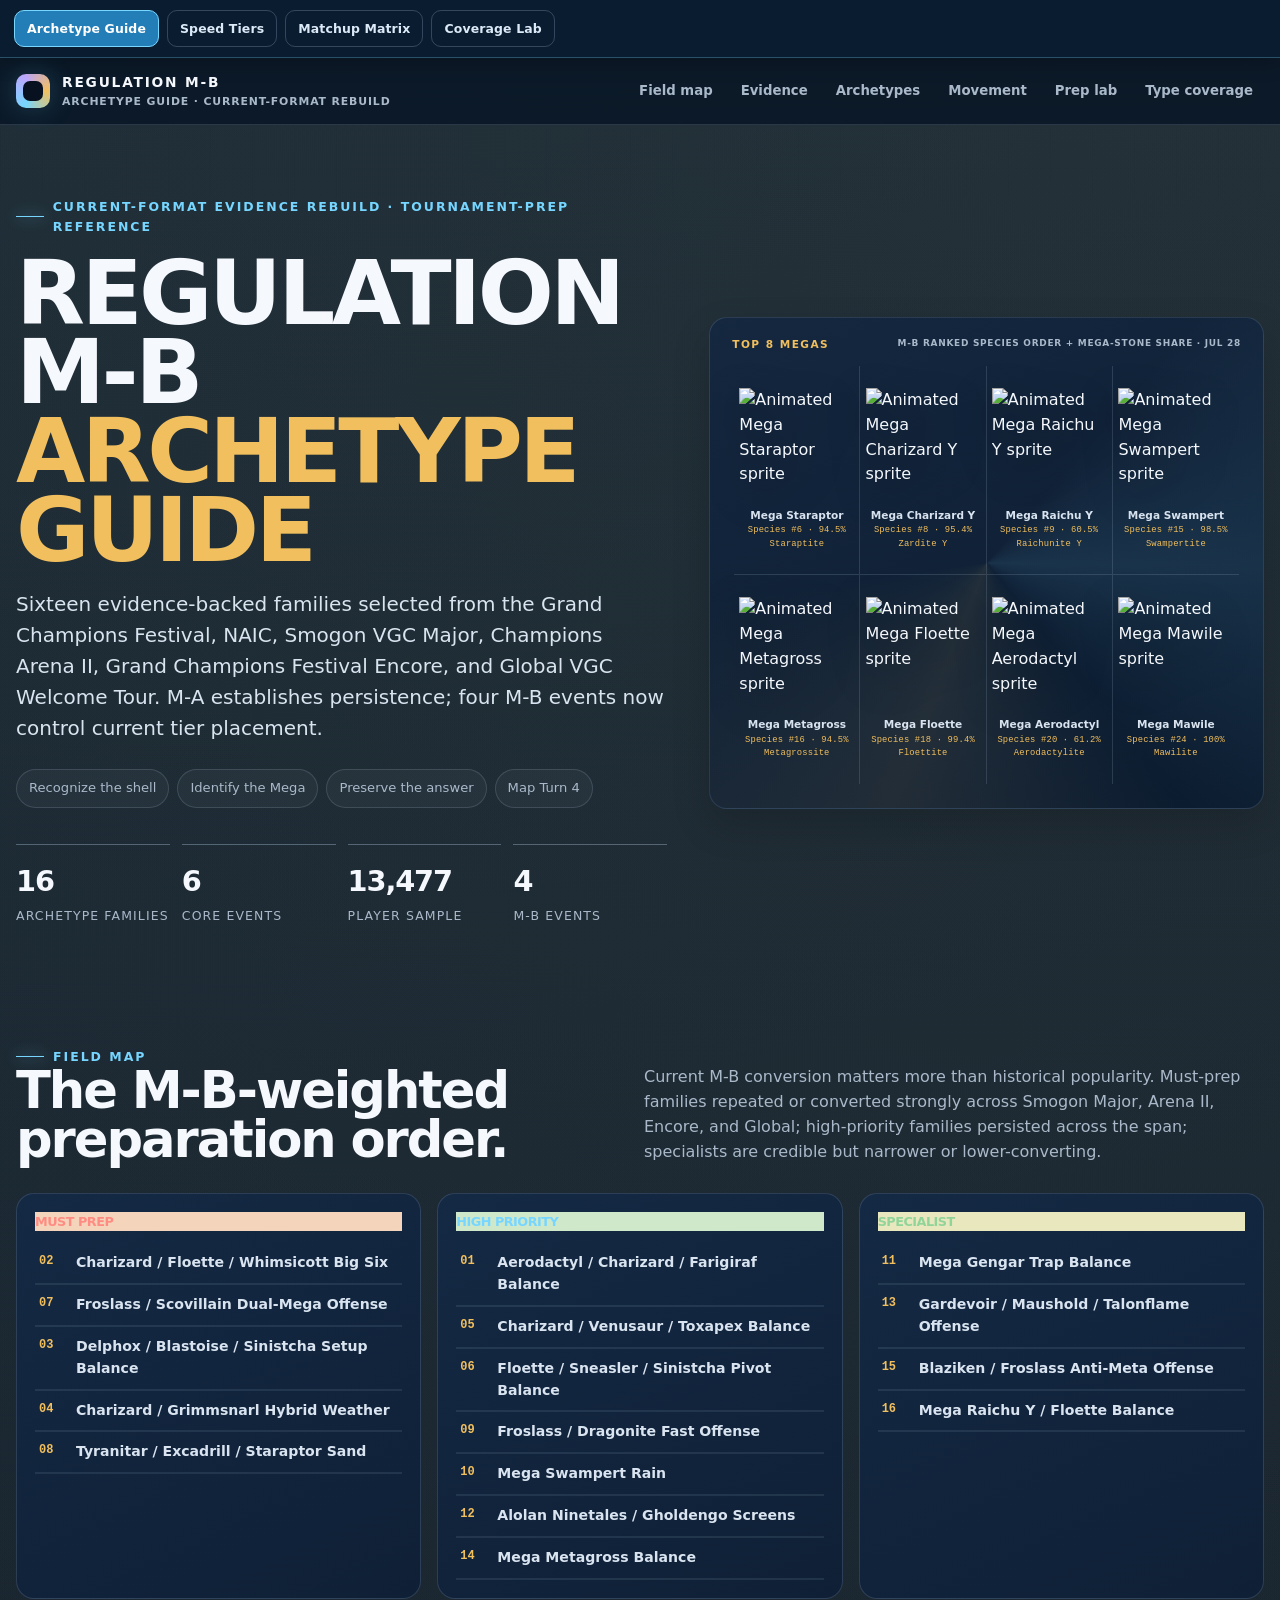
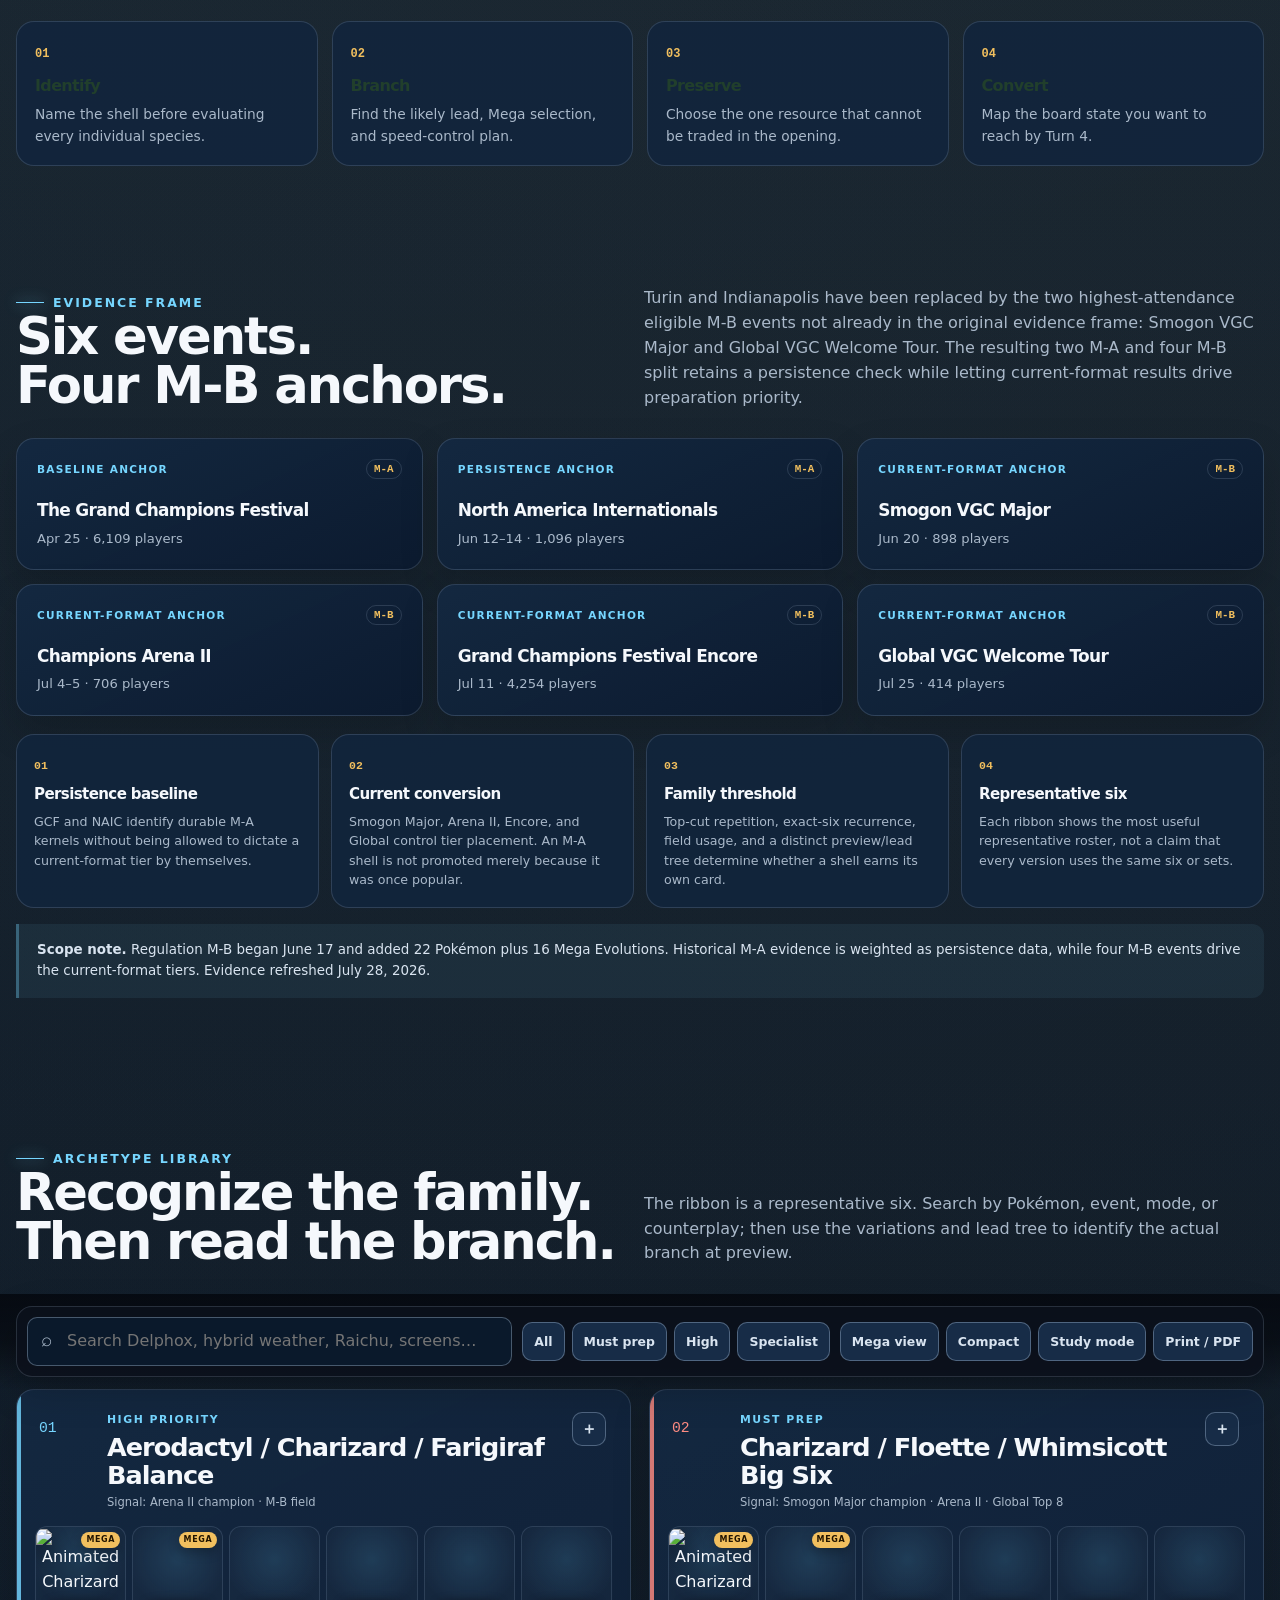
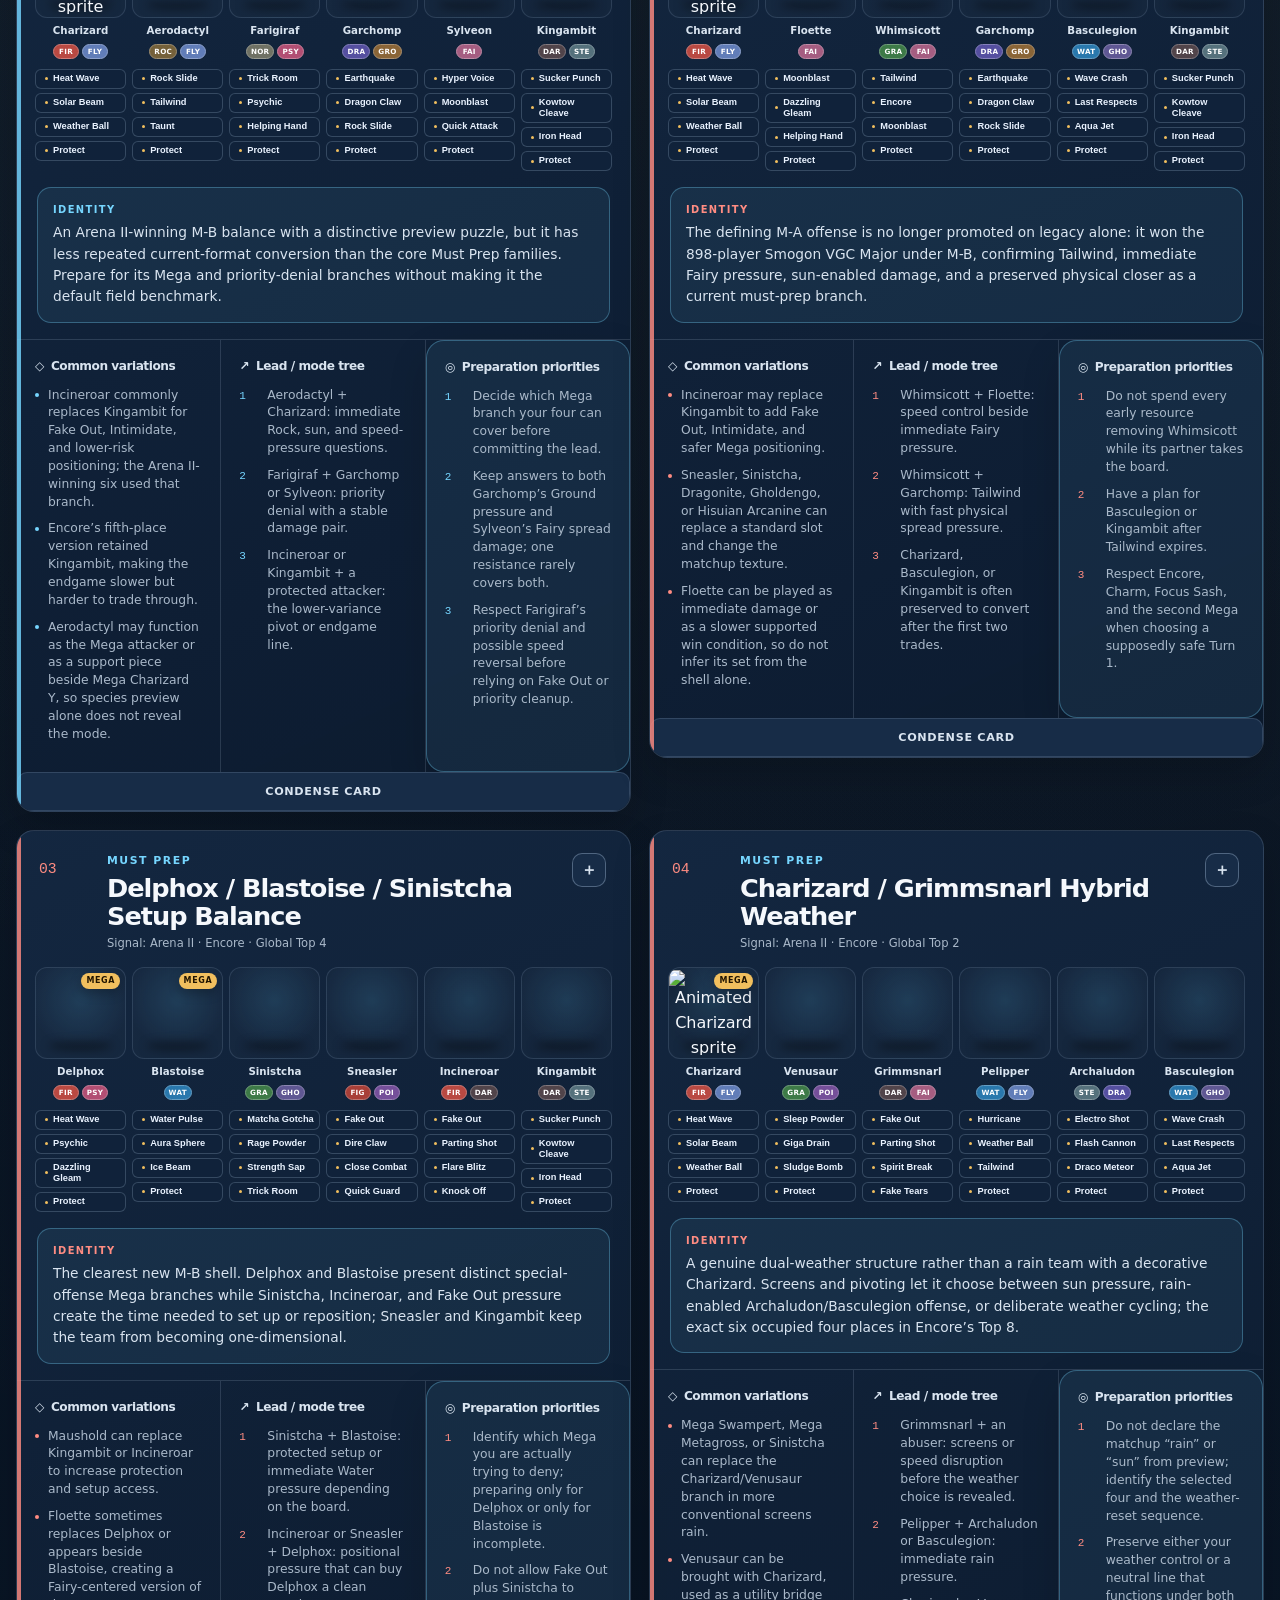
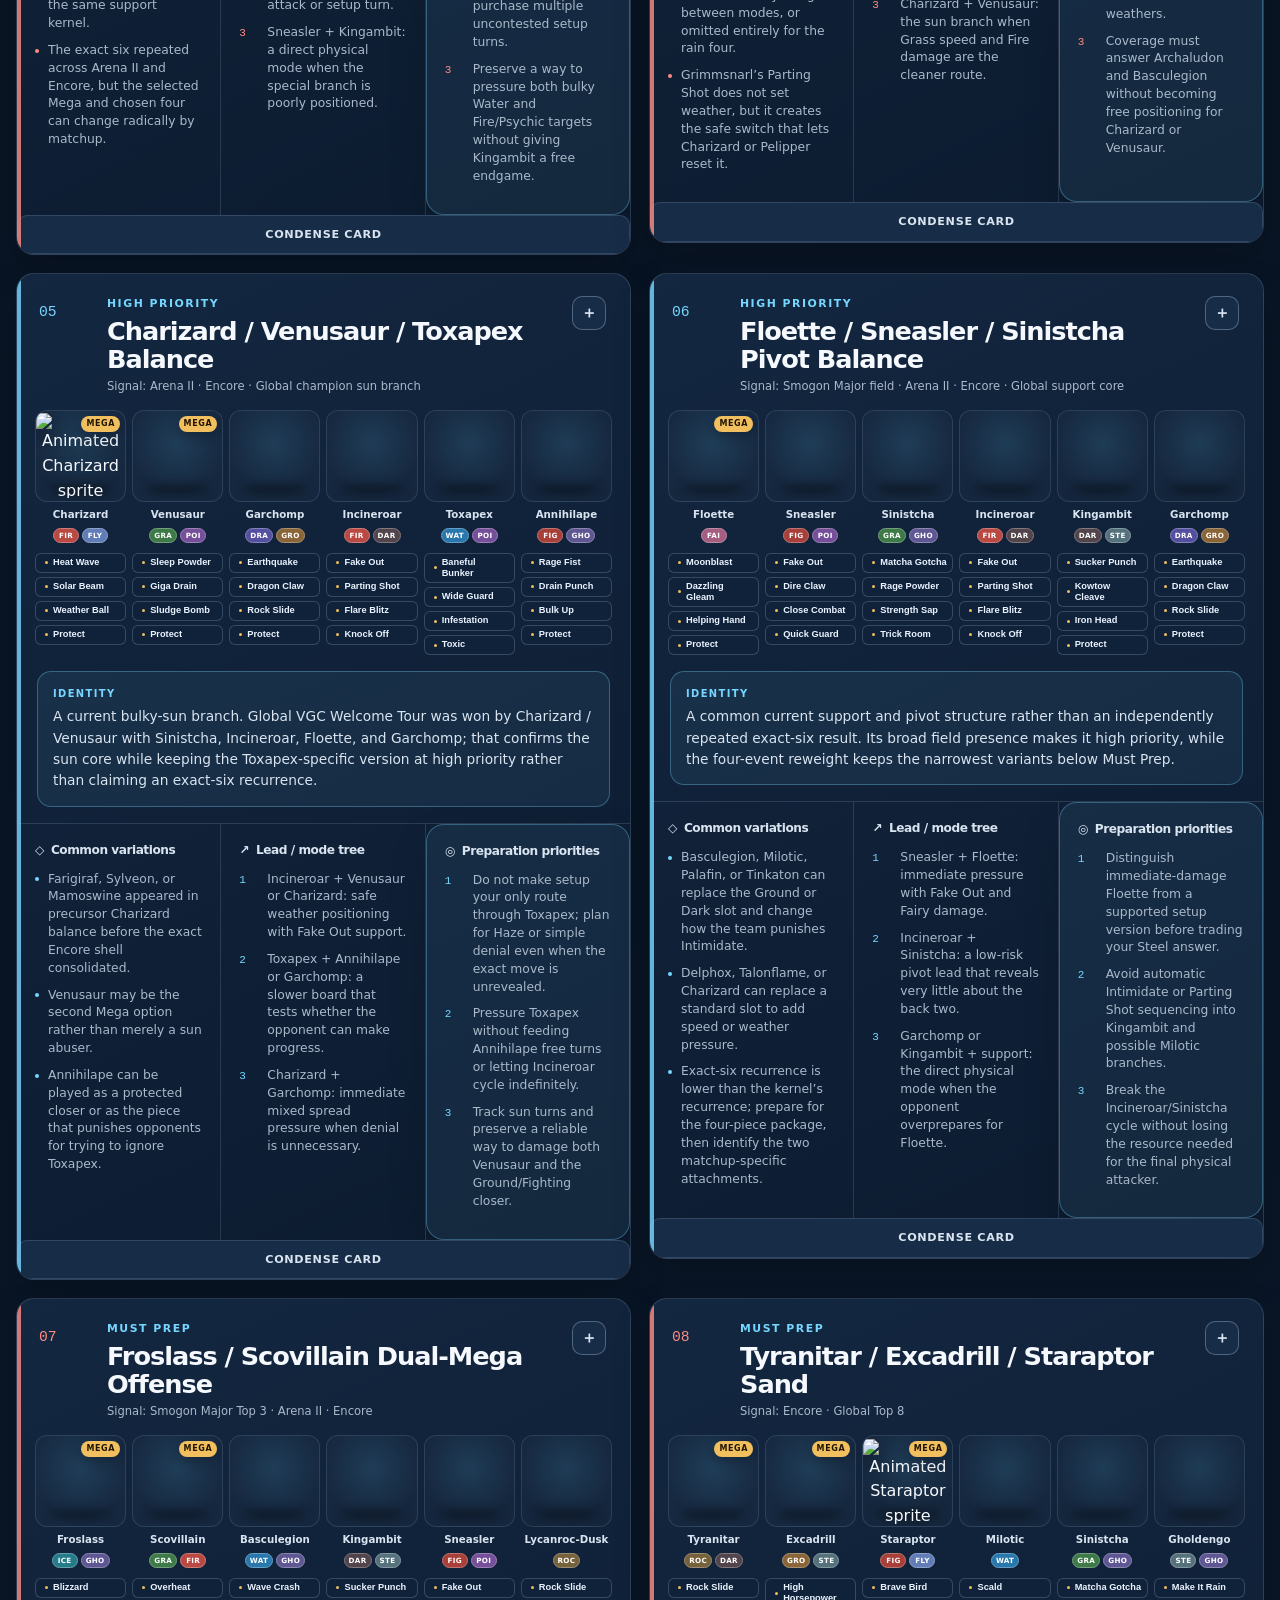
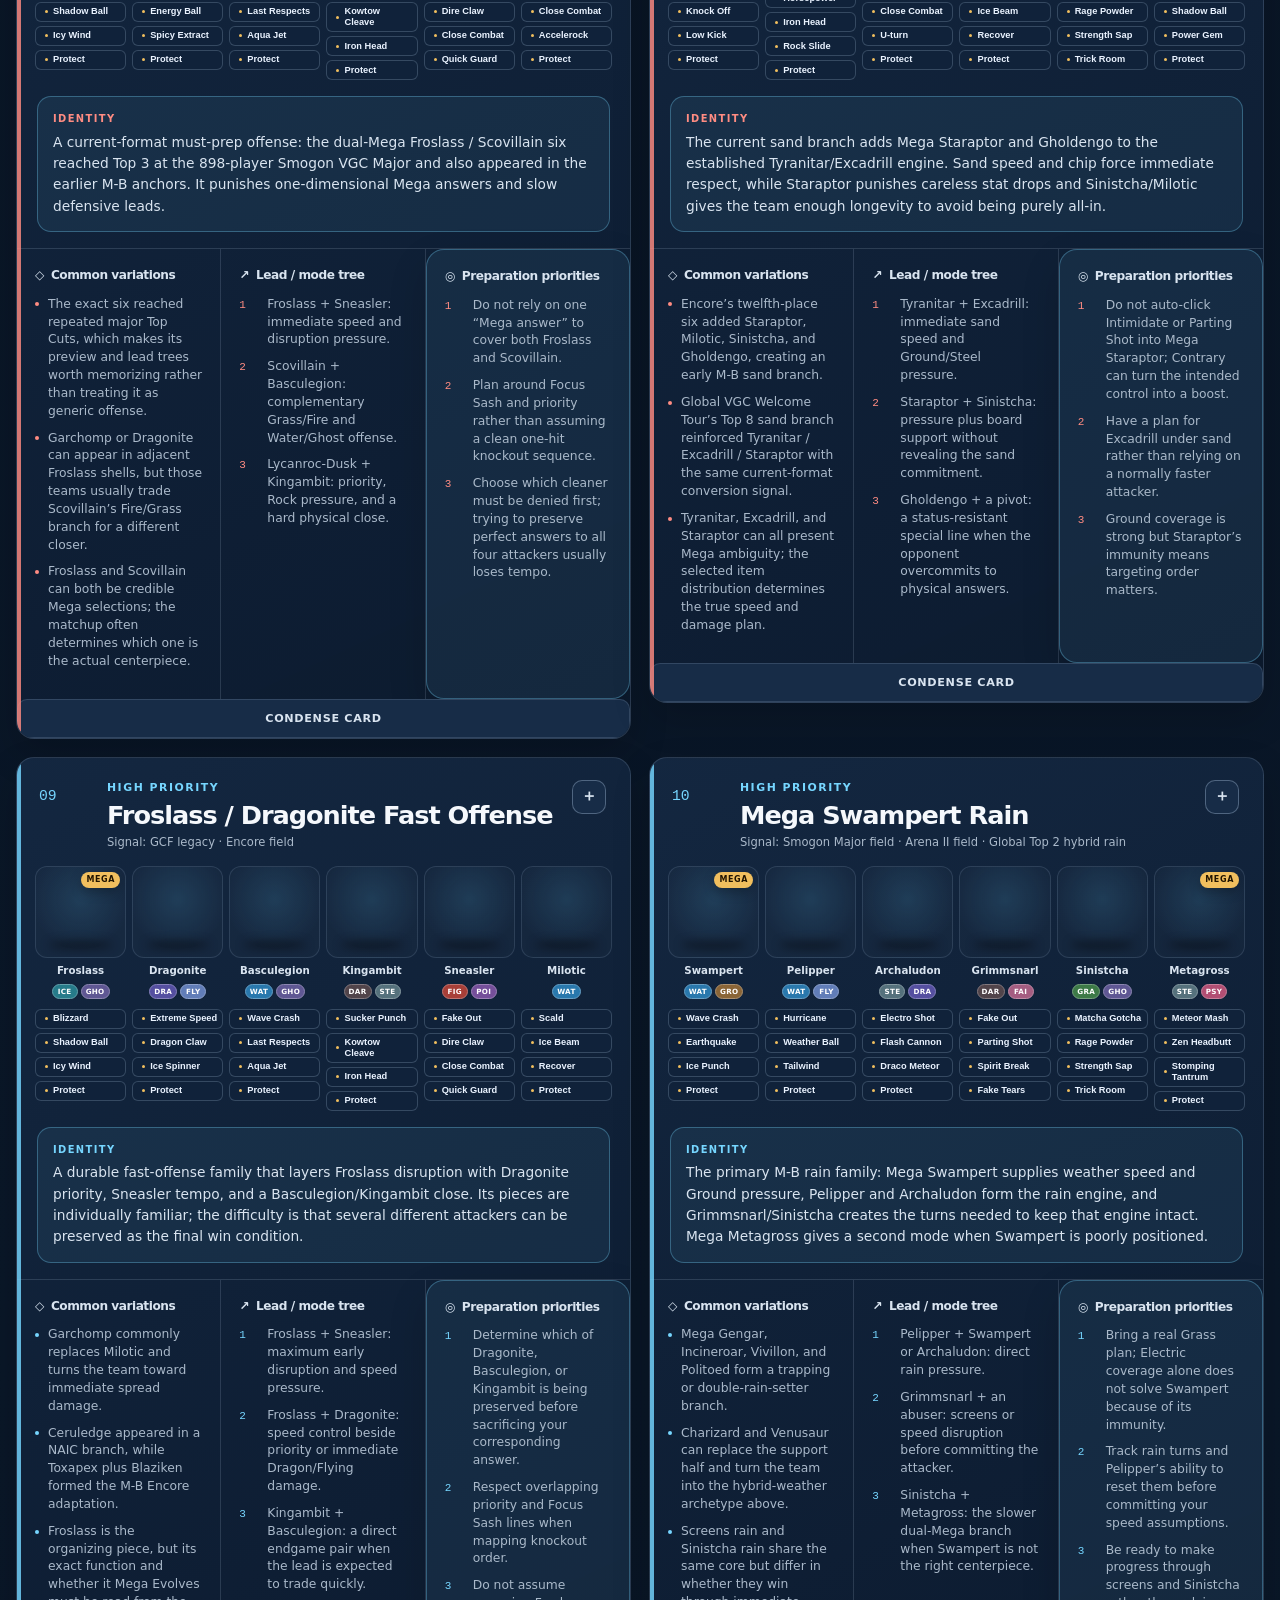
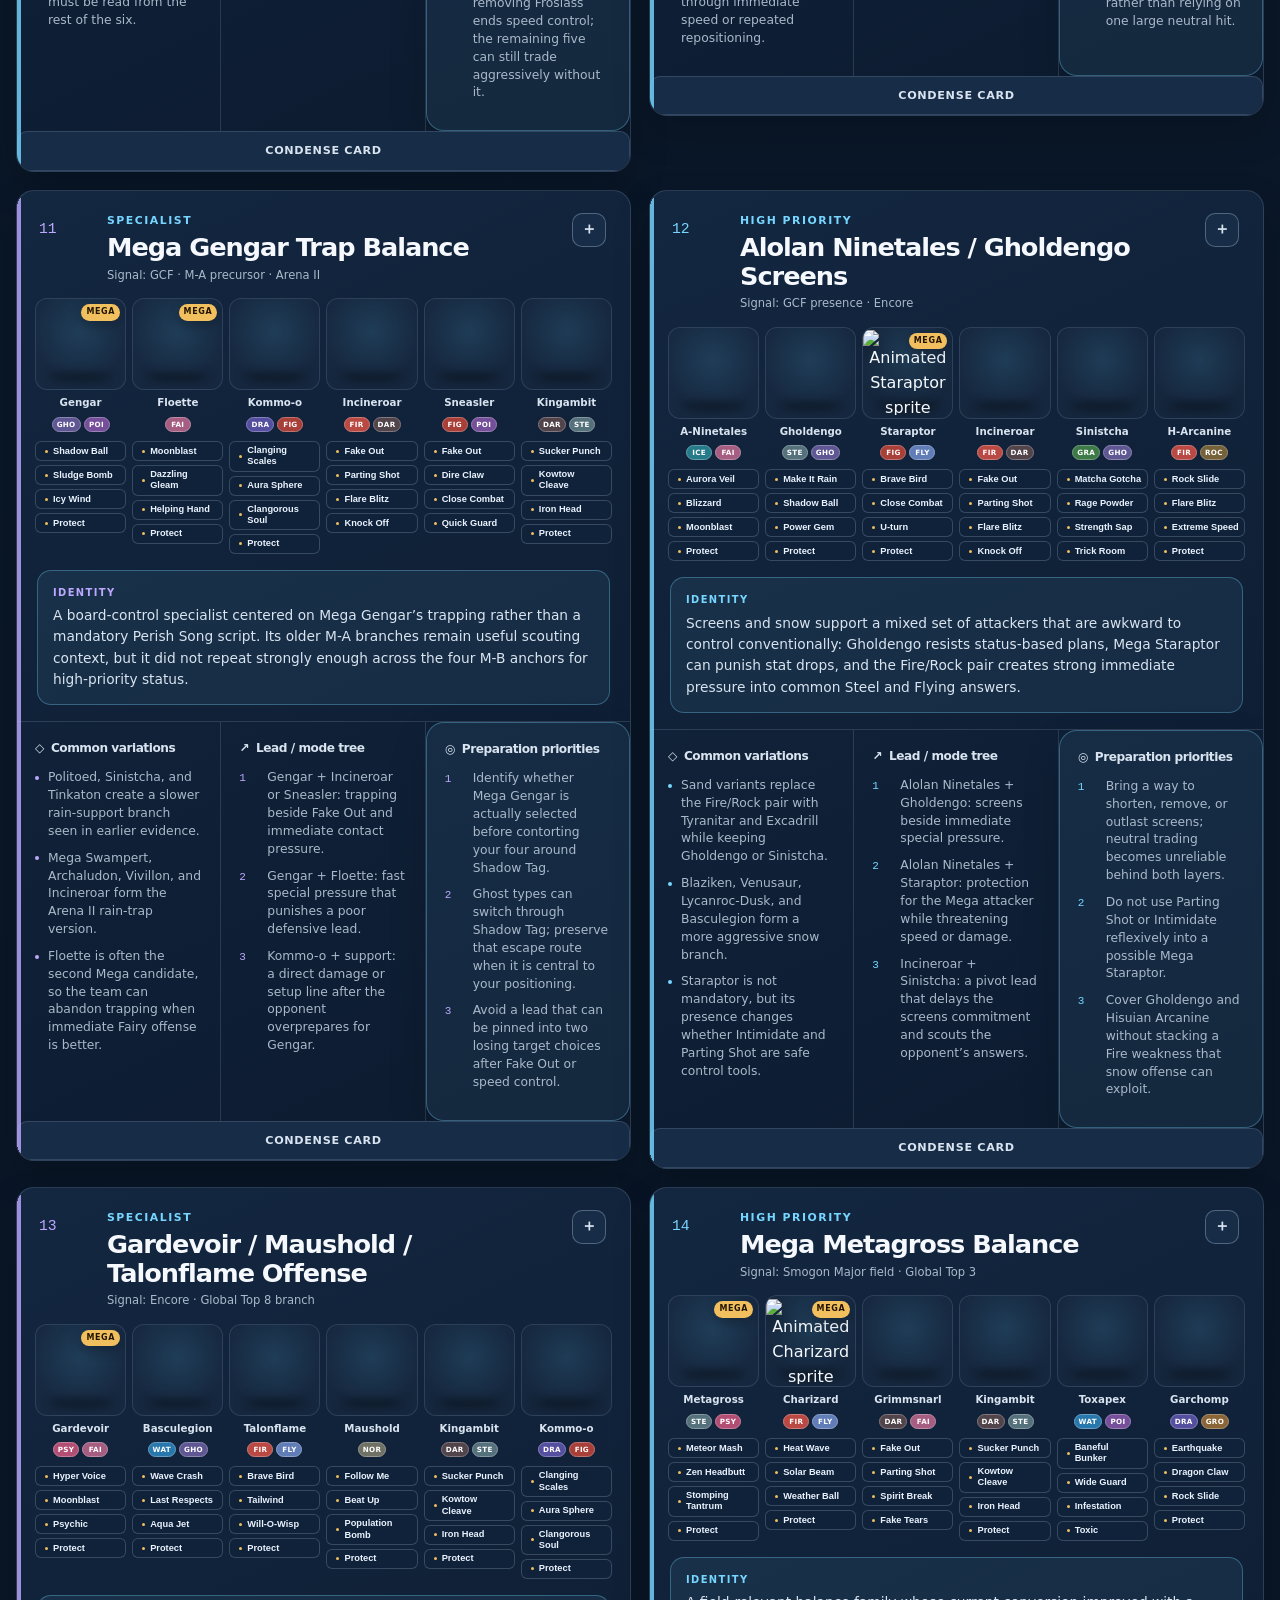
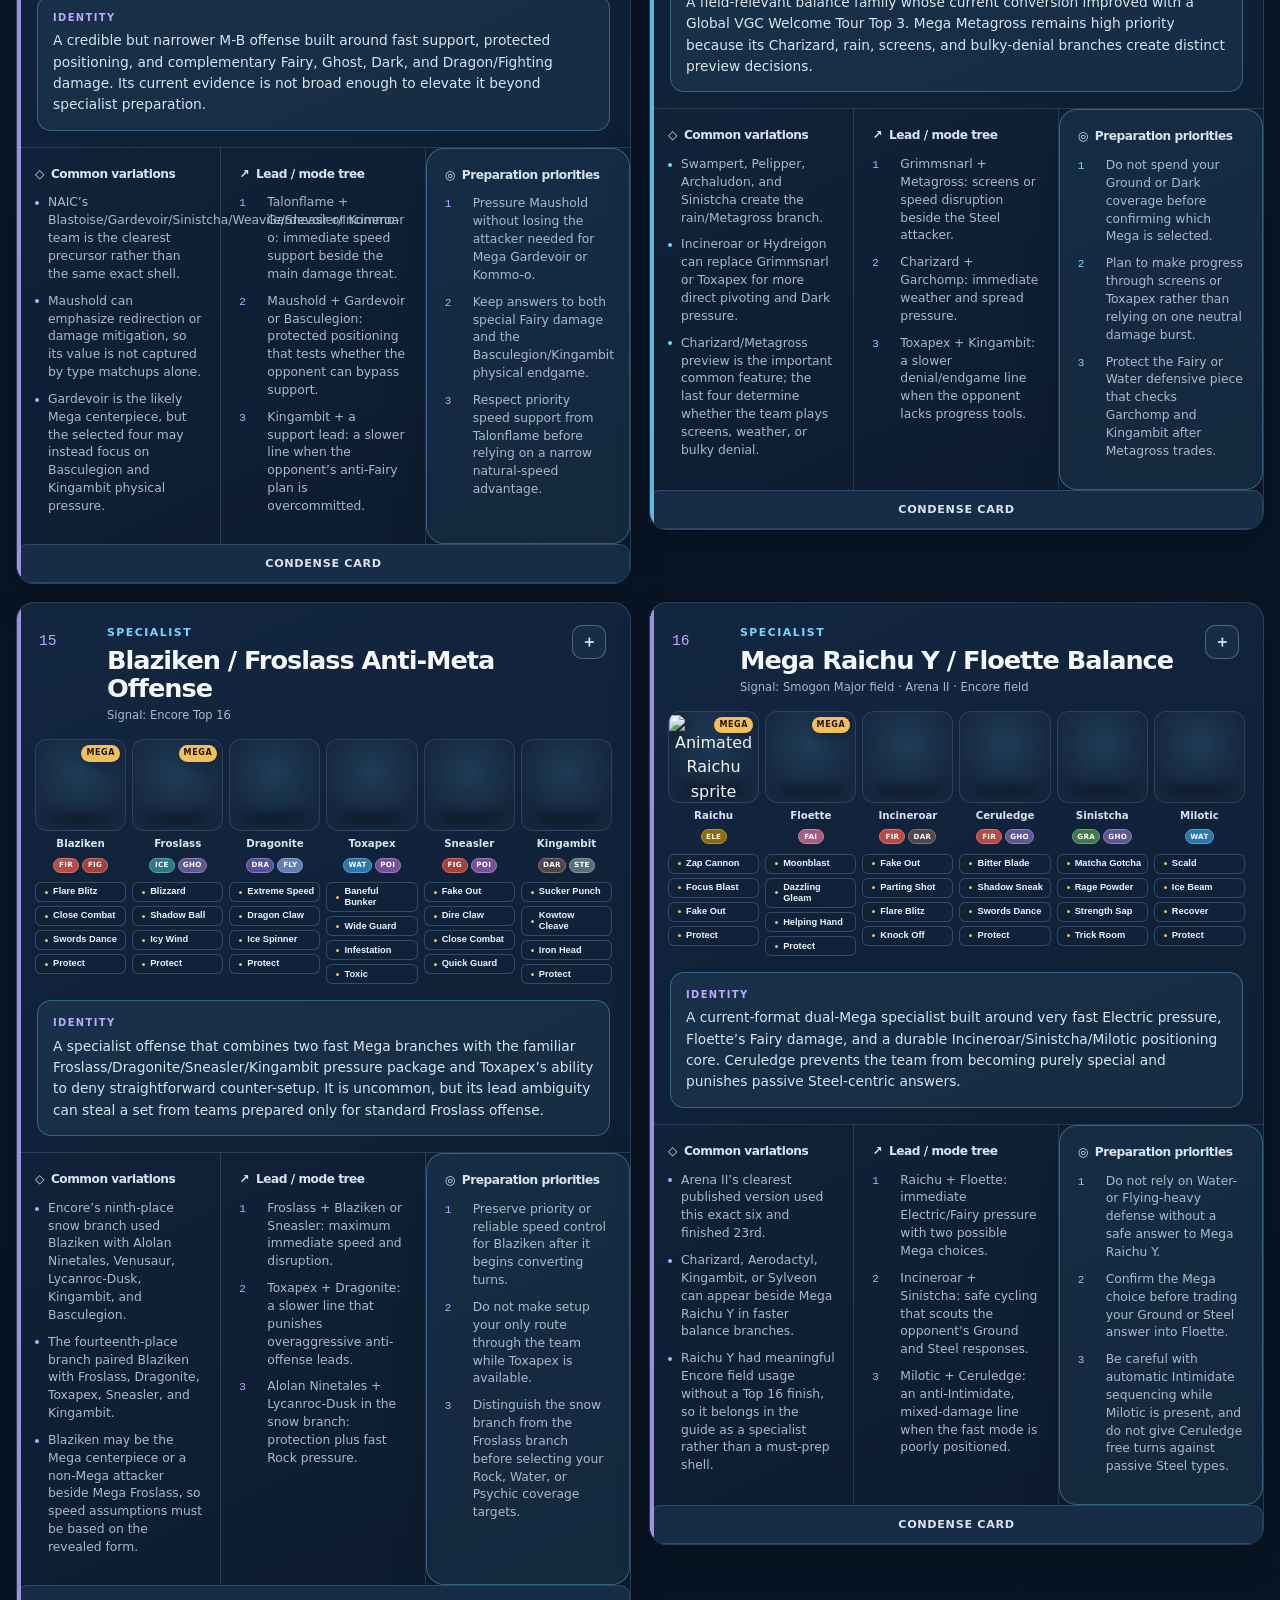
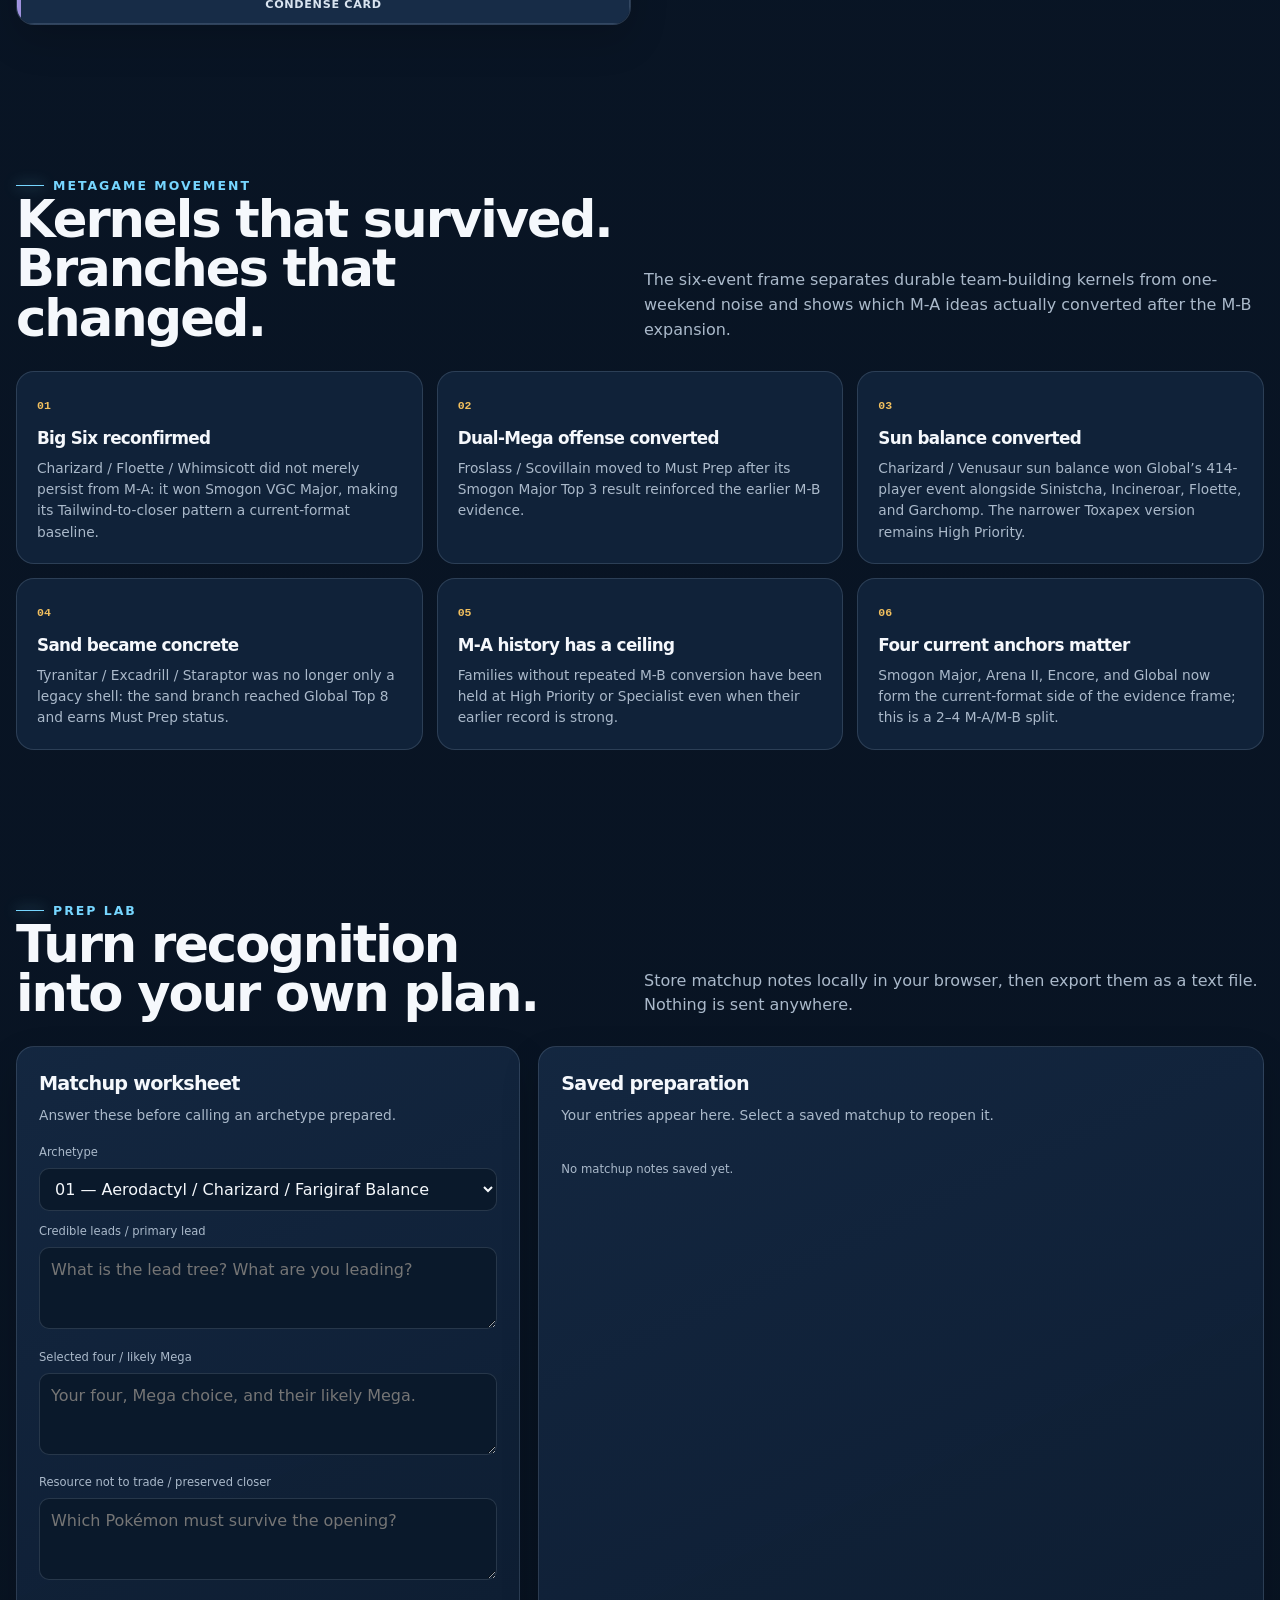
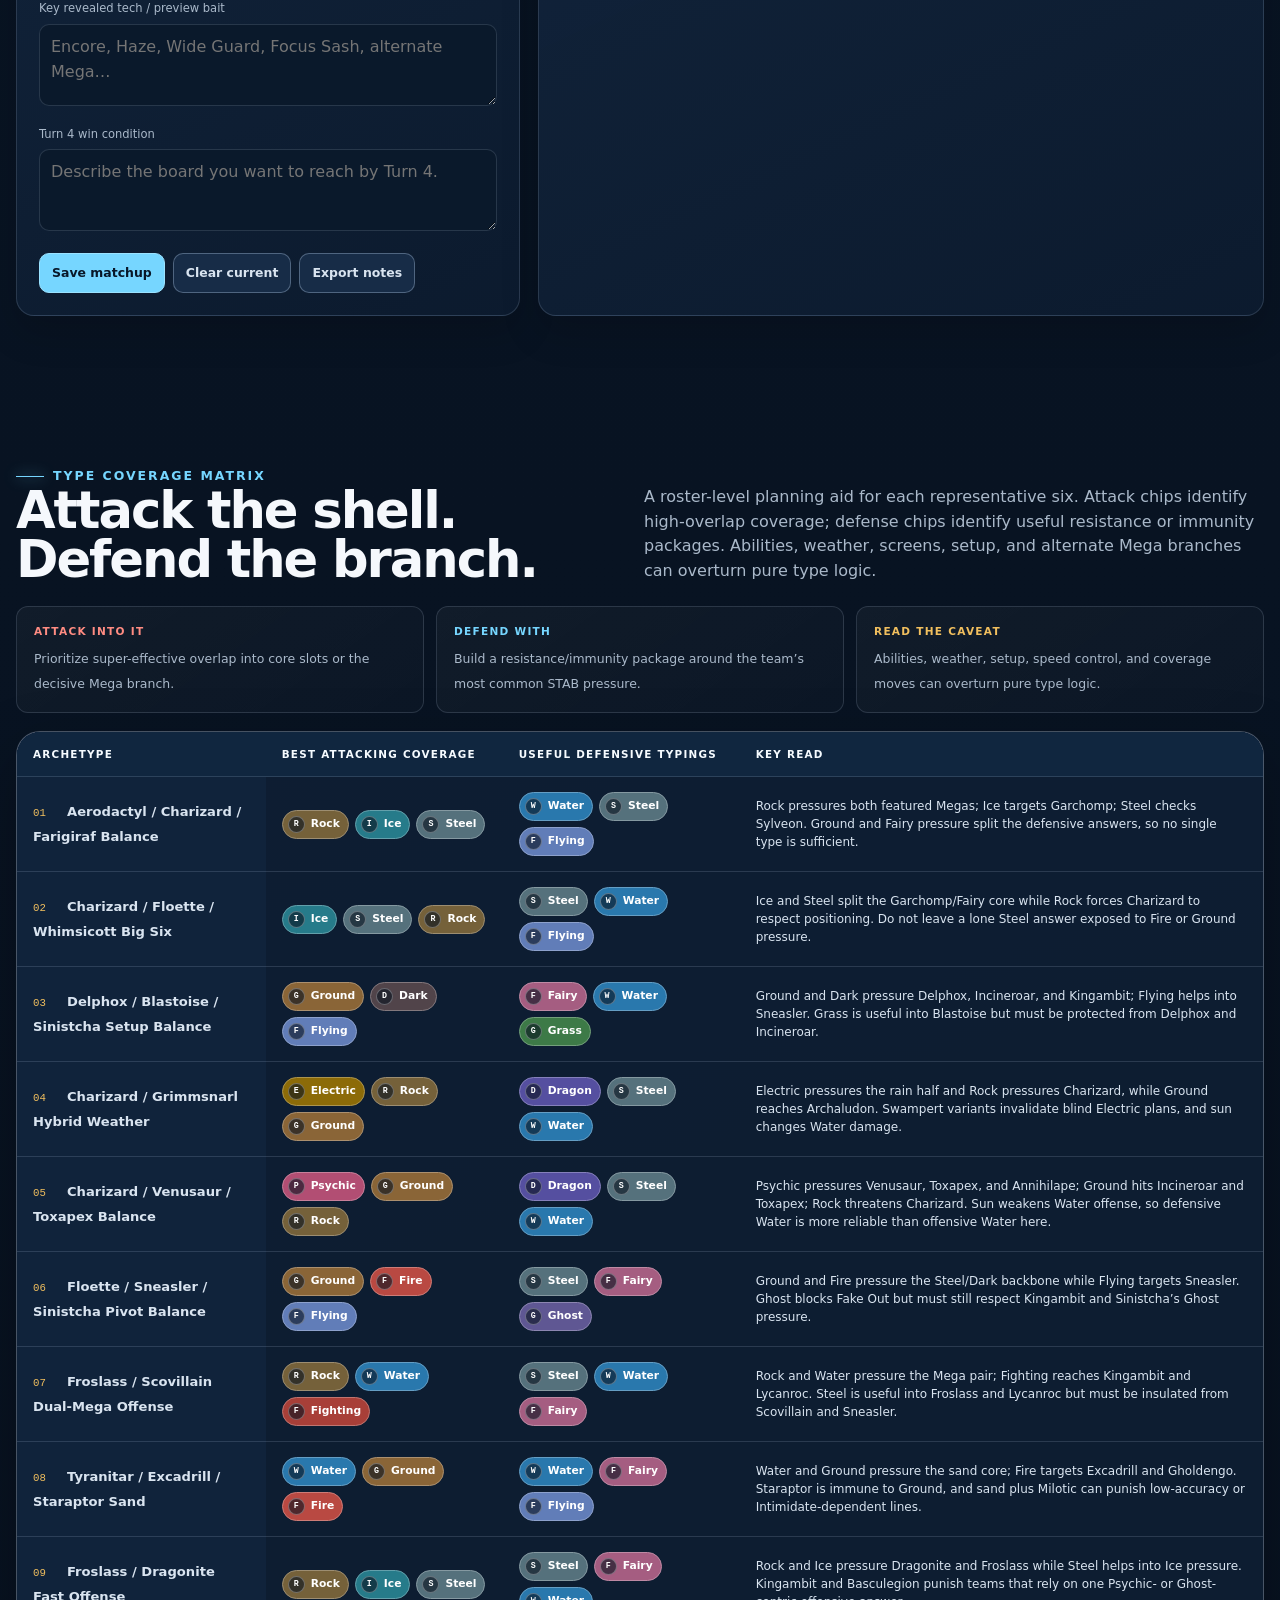
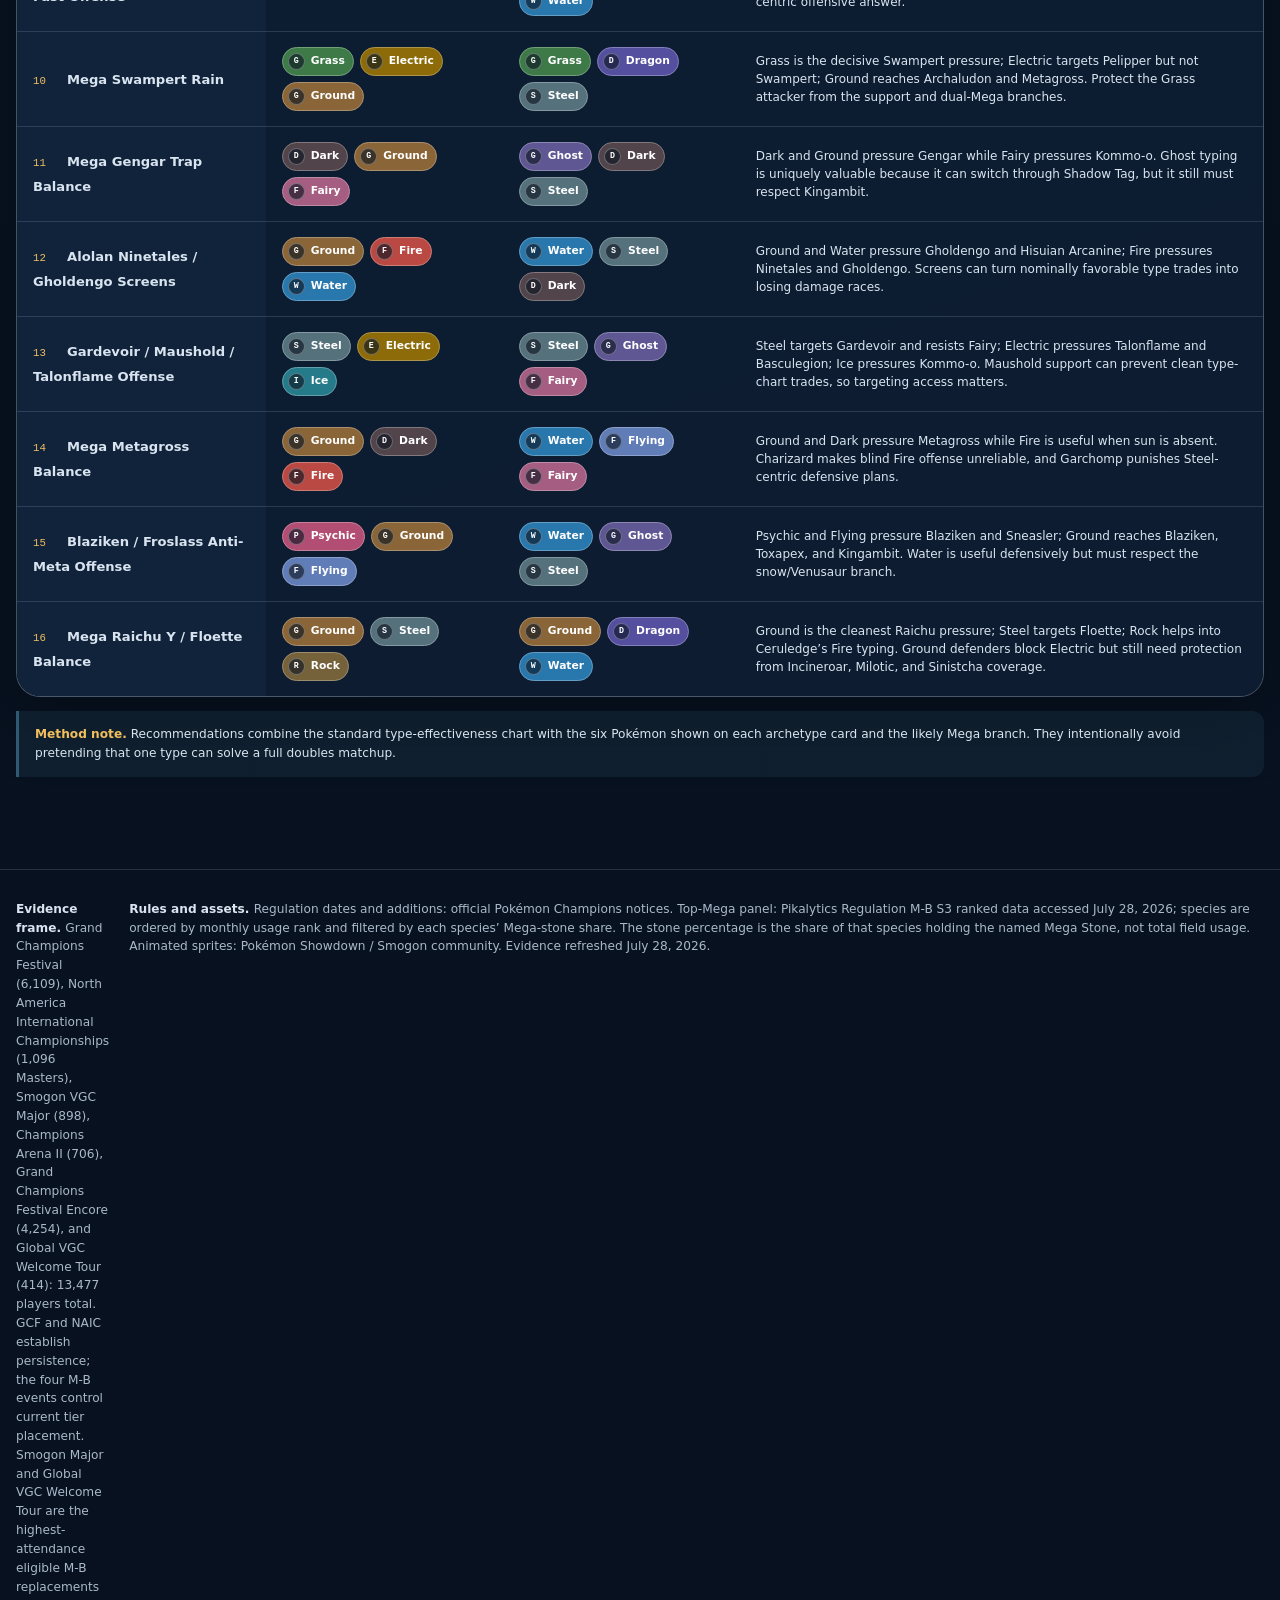
==== commit c9b694a4: "Add files via upload" ====
--- a/index.html
+++ b/index.html
@@ -441,7 +441,9 @@
 </style>
 <style id="johto-moveset-display">
   .moveset{display:grid;grid-template-columns:repeat(2,minmax(0,1fr));gap:3px;margin-top:7px}.moveset span{display:flex;align-items:center;justify-content:center;min-height:22px;padding:3px 2px;color:#24402d!important;background:#fffbe3!important;border:1px solid #8da874!important;border-radius:0!important;font-family:"Courier New",ui-monospace,monospace!important;font-size:.5rem!important;font-weight:900!important;line-height:1.08!important;text-align:center;text-shadow:none!important}@media(max-width:680px){.moveset{grid-template-columns:1fr;gap:2px;margin-top:5px}.moveset span{min-height:18px;font-size:.46rem!important}}
-</style></head>
+</style>
+<link href="./site-theme.css" rel="stylesheet"/>
+</head>
 <body>
 <nav class="site-nav" aria-label="Guide navigation">
   <a href="./index.html" aria-current="page">Archetype Guide</a>
--- a/site-theme.css
+++ b/site-theme.css
@@ -0,0 +1,248 @@
+/*
+  Clarity-first hybrid theme
+  Keeps the modern, fast-scanning M-B layout and borrows only the strongest
+  Johto cues: deep cartridge navy, warm gold highlights, and confident type color.
+*/
+:root{
+  --bg:#07111f;
+  --bg-2:#0b1728;
+  --panel:#12243b;
+  --panel-2:#0d1b2d;
+  --line:rgba(189,211,236,.16);
+  --line-strong:rgba(189,211,236,.34);
+  --text:#f5f8fc;
+  --soft:#d9e4f0;
+  --muted:#aab9ca;
+  --gold:#f1bf5e;
+  --cyan:#76d6ff;
+  --violet:#bda8ff;
+  --coral:#ff8c82;
+  --green:#91d49a;
+  --shadow:0 24px 64px rgba(0,0,0,.28);
+  --radius-xl:24px;
+  --radius-lg:18px;
+  --radius-md:12px;
+}
+
+html{background:var(--bg)!important;}
+body{
+  color:var(--text)!important;
+  background:
+    radial-gradient(circle at 8% -12%,rgba(118,214,255,.14),transparent 34%),
+    radial-gradient(circle at 92% 0,rgba(241,191,94,.09),transparent 30%),
+    linear-gradient(180deg,#07111f 0%,#0a1728 48%,#07111f 100%)!important;
+  font-family:"Aptos","Inter","Segoe UI",system-ui,-apple-system,sans-serif!important;
+  font-weight:400!important;
+  letter-spacing:normal!important;
+}
+body::before,body:before{
+  opacity:.2!important;
+  background-image:linear-gradient(rgba(203,222,245,.022) 1px,transparent 1px),linear-gradient(90deg,rgba(203,222,245,.022) 1px,transparent 1px)!important;
+  background-size:42px 42px!important;
+}
+
+h1,h2,h3,h4,h5,h6,.hero h1,.hero h2{
+  color:var(--text)!important;
+  font-family:"Aptos Display","Aptos","Inter","Segoe UI",system-ui,sans-serif!important;
+  font-weight:800!important;
+  letter-spacing:-.04em!important;
+  text-shadow:none!important;
+}
+h1 em,.hero h1 em{color:var(--gold)!important;-webkit-text-stroke:0!important;text-shadow:none!important;}
+p,li,td,dd,dt,label,small,.section-head p,.hero-copy,.muted{color:var(--muted)!important;font-weight:400!important;}
+strong,b{font-weight:800!important;}
+.hero-copy,.identity-callout p,.detail-block h4,.comparison-column h3,.comparison-head h2{color:var(--soft)!important;}
+.kicker,.eyebrow,.panel-label strong,.event-top span{color:var(--cyan)!important;font-weight:800!important;}
+
+/* Navigation stays visible and reads as one compact control strip. */
+.site-nav{
+  justify-content:flex-start!important;
+  overflow-x:auto!important;
+  overflow-y:hidden!important;
+  flex-wrap:nowrap!important;
+  gap:8px!important;
+  padding:10px max(14px,calc((100vw - 1440px)/2))!important;
+  background:rgba(10,28,48,.97)!important;
+  border-bottom:1px solid rgba(118,214,255,.28)!important;
+  box-shadow:0 5px 18px rgba(0,0,0,.22)!important;
+  -webkit-overflow-scrolling:touch;
+}
+.site-nav a{
+  display:block!important;
+  flex:0 0 auto!important;
+  min-width:max-content!important;
+  white-space:nowrap!important;
+  color:#dceaf8!important;
+  background:transparent!important;
+  border:1px solid rgba(183,209,236,.24)!important;
+  border-radius:10px!important;
+  padding:8px 12px!important;
+  font-family:inherit!important;
+  font-size:.78rem!important;
+  font-weight:800!important;
+  letter-spacing:.01em!important;
+  box-shadow:none!important;
+}
+.site-nav a:hover,.site-nav a[aria-current="page"]{
+  color:#fff!important;
+  background:#237db6!important;
+  border-color:#79d6ff!important;
+}
+
+.topbar,.matrix-controls{
+  background:rgba(9,22,38,.84)!important;
+  border-color:var(--line)!important;
+  backdrop-filter:blur(16px) saturate(125%)!important;
+}
+.topnav a,header nav a{color:var(--muted)!important;font-weight:650!important;}
+.topnav a:hover,header nav a:hover{color:var(--text)!important;background:rgba(118,214,255,.1)!important;}
+
+/* Shared surface system: clear layers, restrained shadows, no cartridge-box clutter. */
+.hero-panel,.hero-card,.mega-card,.benchmark,.scarf-card,.tier-card,.insight,.table-panel,.calc-card,.mechanic,.source-box,.matrix-shell,.help-card,.context-card,.input-shell,.result-panel,.score-card,.slot,.help-box,.loop-card,.archetype-card,.event-card,.trend-card,.workflow-card,.method-card,.prep-block,.lab-panel,.comparison-sheet{
+  color:var(--text)!important;
+  background:linear-gradient(155deg,rgba(20,40,65,.97),rgba(12,27,47,.98))!important;
+  border:1px solid var(--line)!important;
+  border-radius:var(--radius-lg)!important;
+  box-shadow:0 16px 38px rgba(0,0,0,.16)!important;
+}
+.hero-panel *,.hero-card *,.mega-card *,.benchmark *,.scarf-card *,.tier-card *,.insight *,.table-panel *,.calc-card *,.mechanic *,.source-box *,.matrix-shell *,.help-card *,.context-card *,.input-shell *,.result-panel *,.score-card *,.slot *,.help-box *,.loop-card *,.archetype-card *,.event-card *,.trend-card *,.workflow-card *,.method-card *,.prep-block *,.lab-panel *,.comparison-sheet *{border-color:var(--line)!important;}
+.archetype-card:hover,.event-card:hover{border-color:rgba(118,214,255,.52)!important;box-shadow:0 22px 52px rgba(0,0,0,.24)!important;}
+.hero-panel::before{background:conic-gradient(from 40deg,transparent,rgba(118,214,255,.1),transparent 28%,rgba(241,191,94,.09),transparent 62%)!important;}
+
+.field-map .field-column{
+  color:var(--text)!important;
+  background:linear-gradient(155deg,#142944,#0f2036)!important;
+  border:1px solid var(--line)!important;
+  border-radius:var(--radius-lg)!important;
+  box-shadow:none!important;
+}
+.field-map .field-column h3{display:block!important;margin:0 0 12px!important;padding:0!important;background:transparent!important;border:0!important;text-shadow:none!important;}
+.field-map .field-column.must h3{color:var(--coral)!important;}
+.field-map .field-column.high h3{color:var(--cyan)!important;}
+.field-map .field-column.specialist h3{color:var(--green)!important;}
+.field-map .field-column a{color:var(--soft)!important;border-bottom-color:rgba(183,209,236,.1)!important;font-weight:650!important;}
+.field-map .field-column a span{color:var(--gold)!important;font-weight:800!important;}
+.field-map .field-column a:hover{color:#fff!important;background:rgba(118,214,255,.07)!important;transform:translateX(3px)!important;}
+.workflow-card,.trend-card,.method-card{background:rgba(18,37,61,.88)!important;box-shadow:none!important;}
+.workflow-card p,.trend-card p,.method-card p,.help-box p,.help-box li{color:var(--muted)!important;font-weight:400!important;}
+.workflow-card b,.trend-card b,.method-card b{color:var(--gold)!important;}
+
+.identity-callout,.prep-block,.coverage-method,.scope-note,.method,.status,.callout,.note{
+  color:var(--soft)!important;
+  background:rgba(118,214,255,.075)!important;
+  border-color:rgba(118,214,255,.32)!important;
+}
+.status.warning{background:rgba(241,191,94,.12)!important;border-color:rgba(241,191,94,.58)!important;}
+.status.error{background:rgba(255,140,130,.11)!important;border-color:rgba(255,140,130,.55)!important;}
+
+button,.btn,.control,.control-btn,.mini-btn,.primary-btn,.secondary-btn,.pin-button,.compare-action,.close-modal{
+  color:var(--soft)!important;
+  background:#172c47!important;
+  border:1px solid var(--line-strong)!important;
+  border-radius:10px!important;
+  font-family:inherit!important;
+  font-weight:750!important;
+  box-shadow:none!important;
+}
+button:hover,.btn:hover,.control:hover,.control-btn:hover,.mini-btn:hover,.secondary-btn:hover,.pin-button:hover,.close-modal:hover{
+  color:#fff!important;
+  background:#213e62!important;
+  border-color:rgba(118,214,255,.65)!important;
+}
+.primary-btn,.btn.primary,.compare-action{color:#081728!important;background:var(--cyan)!important;border-color:#9ae2ff!important;}
+.primary-btn:hover,.btn.primary:hover,.compare-action:hover{color:#07111f!important;background:#a6e6ff!important;border-color:#d7f5ff!important;}
+.pin-button.pinned{color:#221500!important;background:var(--gold)!important;border-color:#ffd98f!important;}
+
+input,select,textarea,.team-input{
+  color:var(--text)!important;
+  background:#0a192b!important;
+  border:1px solid var(--line-strong)!important;
+  border-radius:10px!important;
+  font-family:inherit!important;
+  font-weight:500!important;
+}
+option{color:var(--text)!important;background:#0a192b!important;}
+input:focus,select:focus,textarea:focus{outline:3px solid rgba(118,214,255,.24)!important;outline-offset:1px!important;border-color:#76d6ff!important;box-shadow:none!important;}
+
+th,.coverage-table th{
+  color:#f6fbff!important;
+  background:#10263f!important;
+  border-color:var(--line)!important;
+  font-weight:800!important;
+}
+td,.matrix td,.coverage-cell,.attack-row{
+  color:var(--soft)!important;
+  background:rgba(14,31,52,.9)!important;
+  border-color:var(--line)!important;
+  font-weight:500!important;
+}
+tr:hover td,.coverage-table tbody tr:hover td{background:rgba(30,58,91,.88)!important;}
+.coverage-name{background:#10233b!important;}
+.coverage-name a,.attack-row strong,.coverage-cell strong{color:var(--soft)!important;}
+
+/* Pokémon typing uses intentionally darkened, saturated chips so white labels stay legible. */
+.type.Fire,.type-fire{--type-badge:#b94942;}.type.Water,.type-water{--type-badge:#2978ad;}.type.Grass,.type-grass{--type-badge:#3d7a47;}.type.Electric,.type-electric{--type-badge:#8c6b08;}.type.Ice,.type-ice{--type-badge:#267b8a;}.type.Fighting,.type-fighting{--type-badge:#a83f38;}.type.Poison,.type-poison{--type-badge:#754f9a;}.type.Ground,.type-ground{--type-badge:#8a6537;}.type.Flying,.type-flying{--type-badge:#617db8;}.type.Psychic,.type-psychic{--type-badge:#b24e73;}.type.Bug,.type-bug{--type-badge:#6e7d2d;}.type.Rock,.type-rock{--type-badge:#75613a;}.type.Ghost,.type-ghost{--type-badge:#5f5793;}.type.Dragon,.type-dragon{--type-badge:#554fa0;}.type.Dark,.type-dark{--type-badge:#51444a;}.type.Steel,.type-steel{--type-badge:#55717c;}.type.Fairy,.type-fairy{--type-badge:#a55d81;}.type.Normal,.type-normal{--type-badge:#6f7164;}
+.type,.type[class],.type-pill,.type-pill[class],.type-chip,.type-chip[class],.type-mini,.type-mini[class]{
+  color:#fff!important;
+  background:var(--type-badge,color-mix(in srgb,var(--type,#4e7696) 68%,#07111f))!important;
+  border:1px solid color-mix(in srgb,var(--type-badge,var(--type,#4e7696)) 72%,white)!important;
+  border-radius:999px!important;
+  font-family:inherit!important;
+  font-weight:800!important;
+  text-shadow:none!important;
+  box-shadow:none!important;
+}
+.type-chip-mark{color:#fff!important;background:rgba(7,17,31,.6)!important;border:1px solid rgba(255,255,255,.3)!important;}
+
+.mon-stage{background:radial-gradient(circle at 50% 36%,rgba(118,214,255,.14),rgba(255,255,255,.02) 68%)!important;border:1px solid rgba(183,209,236,.14)!important;border-radius:12px!important;}
+.mon-stage::after{background:rgba(0,0,0,.42)!important;}
+.mon-name{color:var(--soft)!important;font-weight:700!important;}
+.mega-badge{color:#221500!important;background:var(--gold)!important;border-radius:999px!important;}
+
+/* The benchmark ladder becomes a visual speed map instead of a wall of names. */
+.benchmark-ladder{background:linear-gradient(180deg,#132843,#0d1d31)!important;border:1px solid var(--line)!important;border-radius:var(--radius-xl)!important;box-shadow:0 16px 38px rgba(0,0,0,.16)!important;}
+.benchmark-value{color:var(--cyan)!important;text-shadow:none!important;}
+.benchmark-rail:before{background:linear-gradient(var(--cyan),rgba(118,214,255,.2))!important;}
+.benchmark-rail span{background:var(--cyan)!important;box-shadow:0 0 0 5px rgba(118,214,255,.12)!important;}
+.benchmark-copy{border-bottom-color:var(--line)!important;}
+.benchmark-meta{color:var(--muted)!important;}
+.benchmark-meta em{color:var(--gold)!important;background:rgba(241,191,94,.12)!important;border-color:rgba(241,191,94,.28)!important;}
+.benchmark-sprites{display:flex;align-items:center;gap:8px;min-height:48px;margin-top:5px;}
+.benchmark-sprite{width:50px;height:48px;object-fit:contain;filter:drop-shadow(0 7px 7px rgba(0,0,0,.34));}
+.sr-only{position:absolute!important;width:1px!important;height:1px!important;padding:0!important;margin:-1px!important;overflow:hidden!important;clip:rect(0,0,0,0)!important;white-space:nowrap!important;border:0!important;}
+
+/* One move per line turns each sprite into a quick, vertical team-sheet read. */
+.moveset{display:grid!important;grid-template-columns:1fr!important;gap:4px!important;margin:8px 0 0!important;text-align:left!important;}
+.moveset span{
+  position:relative!important;
+  display:flex!important;
+  align-items:center!important;
+  justify-content:flex-start!important;
+  min-height:20px!important;
+  padding:3px 5px 3px 9px!important;
+  color:#eaf3ff!important;
+  background:#10223a!important;
+  border:1px solid rgba(183,209,236,.22)!important;
+  border-radius:6px!important;
+  font-family:"Aptos","Inter","Segoe UI",sans-serif!important;
+  font-size:.58rem!important;
+  font-weight:700!important;
+  line-height:1.2!important;
+  text-align:left!important;
+  text-shadow:none!important;
+}
+.moveset span::before{content:"";width:3px;height:3px;flex:0 0 3px;margin-right:5px;background:var(--gold);border-radius:50%;}
+
+.compare-dock{color:var(--text)!important;background:rgba(13,29,49,.97)!important;border:1px solid var(--line-strong)!important;border-radius:14px!important;box-shadow:var(--shadow)!important;backdrop-filter:blur(16px)!important;}
+.compare-label{color:var(--muted)!important;font-weight:800!important;}
+.compare-chip{color:var(--soft)!important;background:#172c47!important;border:1px solid var(--line)!important;border-radius:9px!important;font-weight:650!important;}
+.to-top{color:var(--soft)!important;background:#132843!important;border:1px solid var(--line-strong)!important;border-radius:11px!important;}
+.sources,.sources strong{color:var(--muted)!important;}.sources strong{color:var(--soft)!important;}.sources a{color:var(--cyan)!important;}
+
+@media(max-width:680px){
+  .site-nav{padding:9px 10px!important;}
+  .site-nav a{padding:7px 10px!important;font-size:.74rem!important;}
+  .moveset{gap:3px!important;margin-top:6px!important;}
+  .moveset span{min-height:19px!important;font-size:.54rem!important;padding:3px 4px 3px 7px!important;}
+  .benchmark-sprite{width:44px;height:42px;}
+}
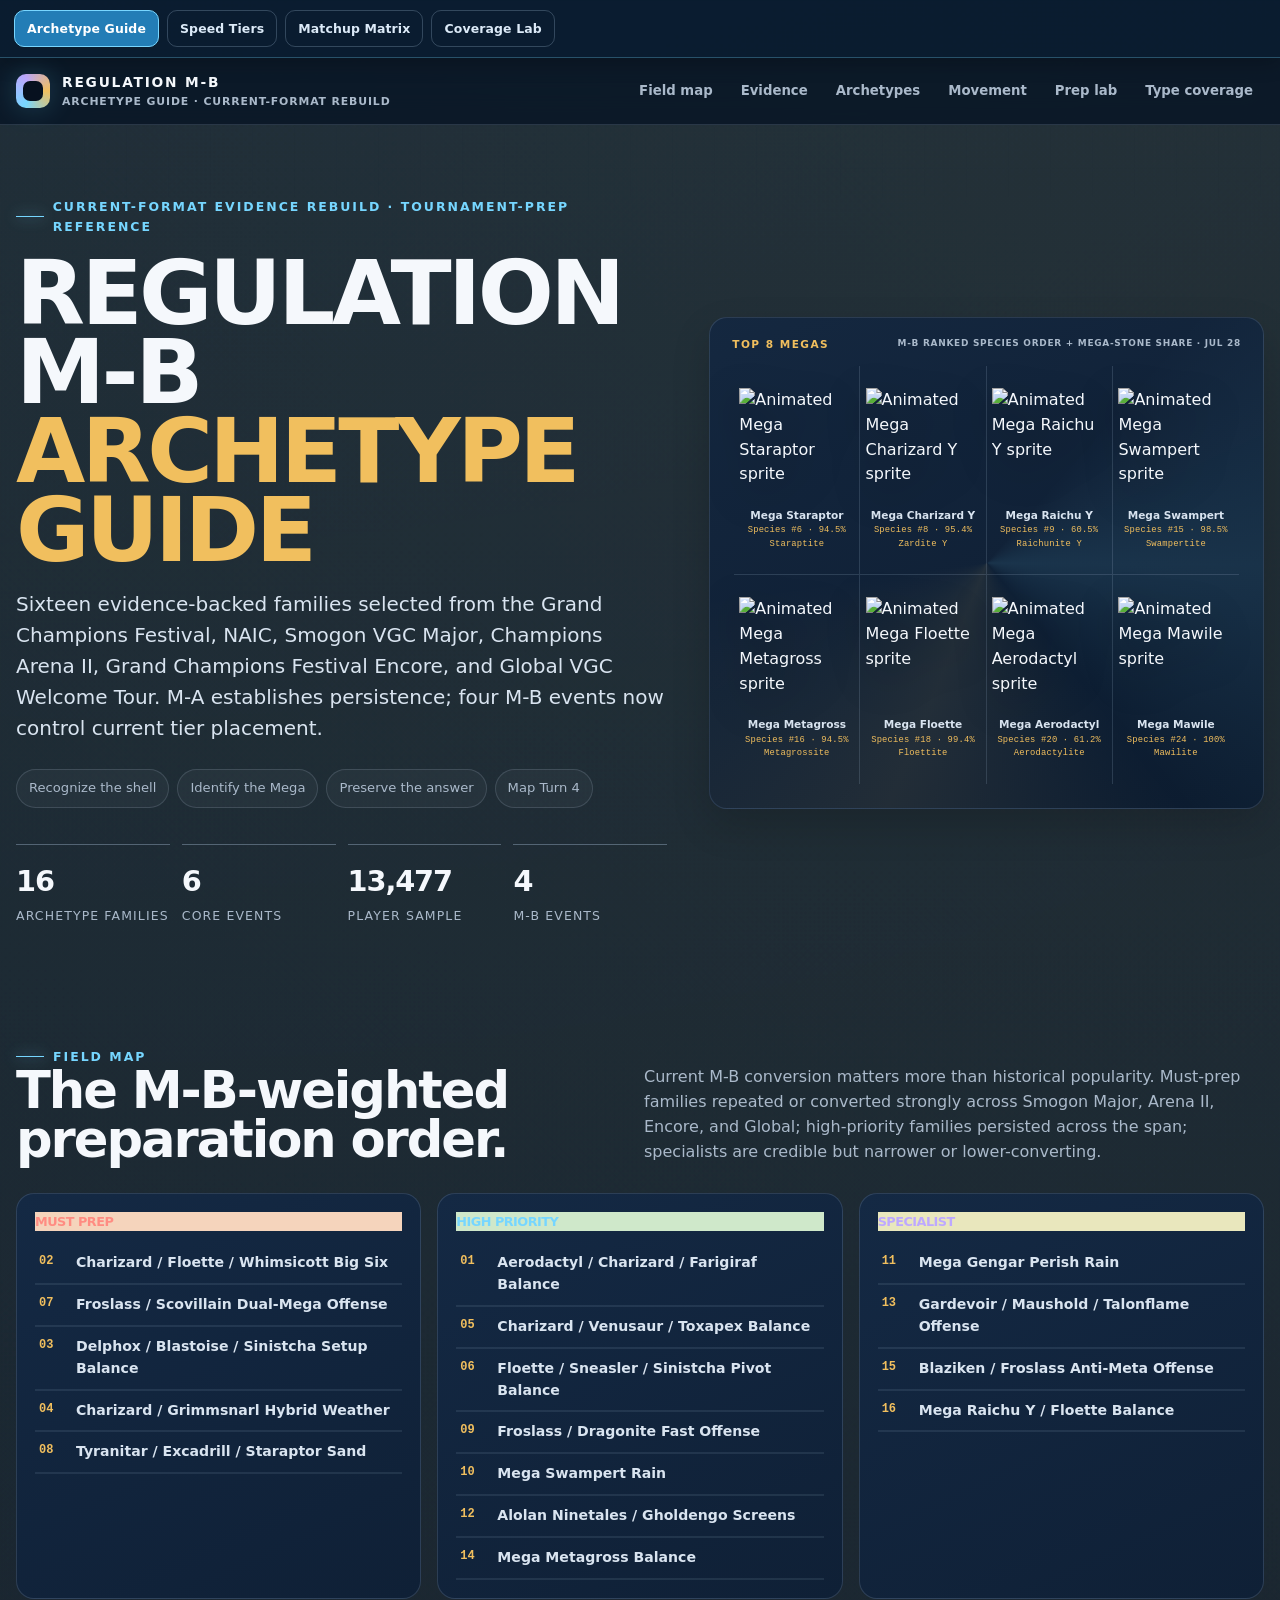
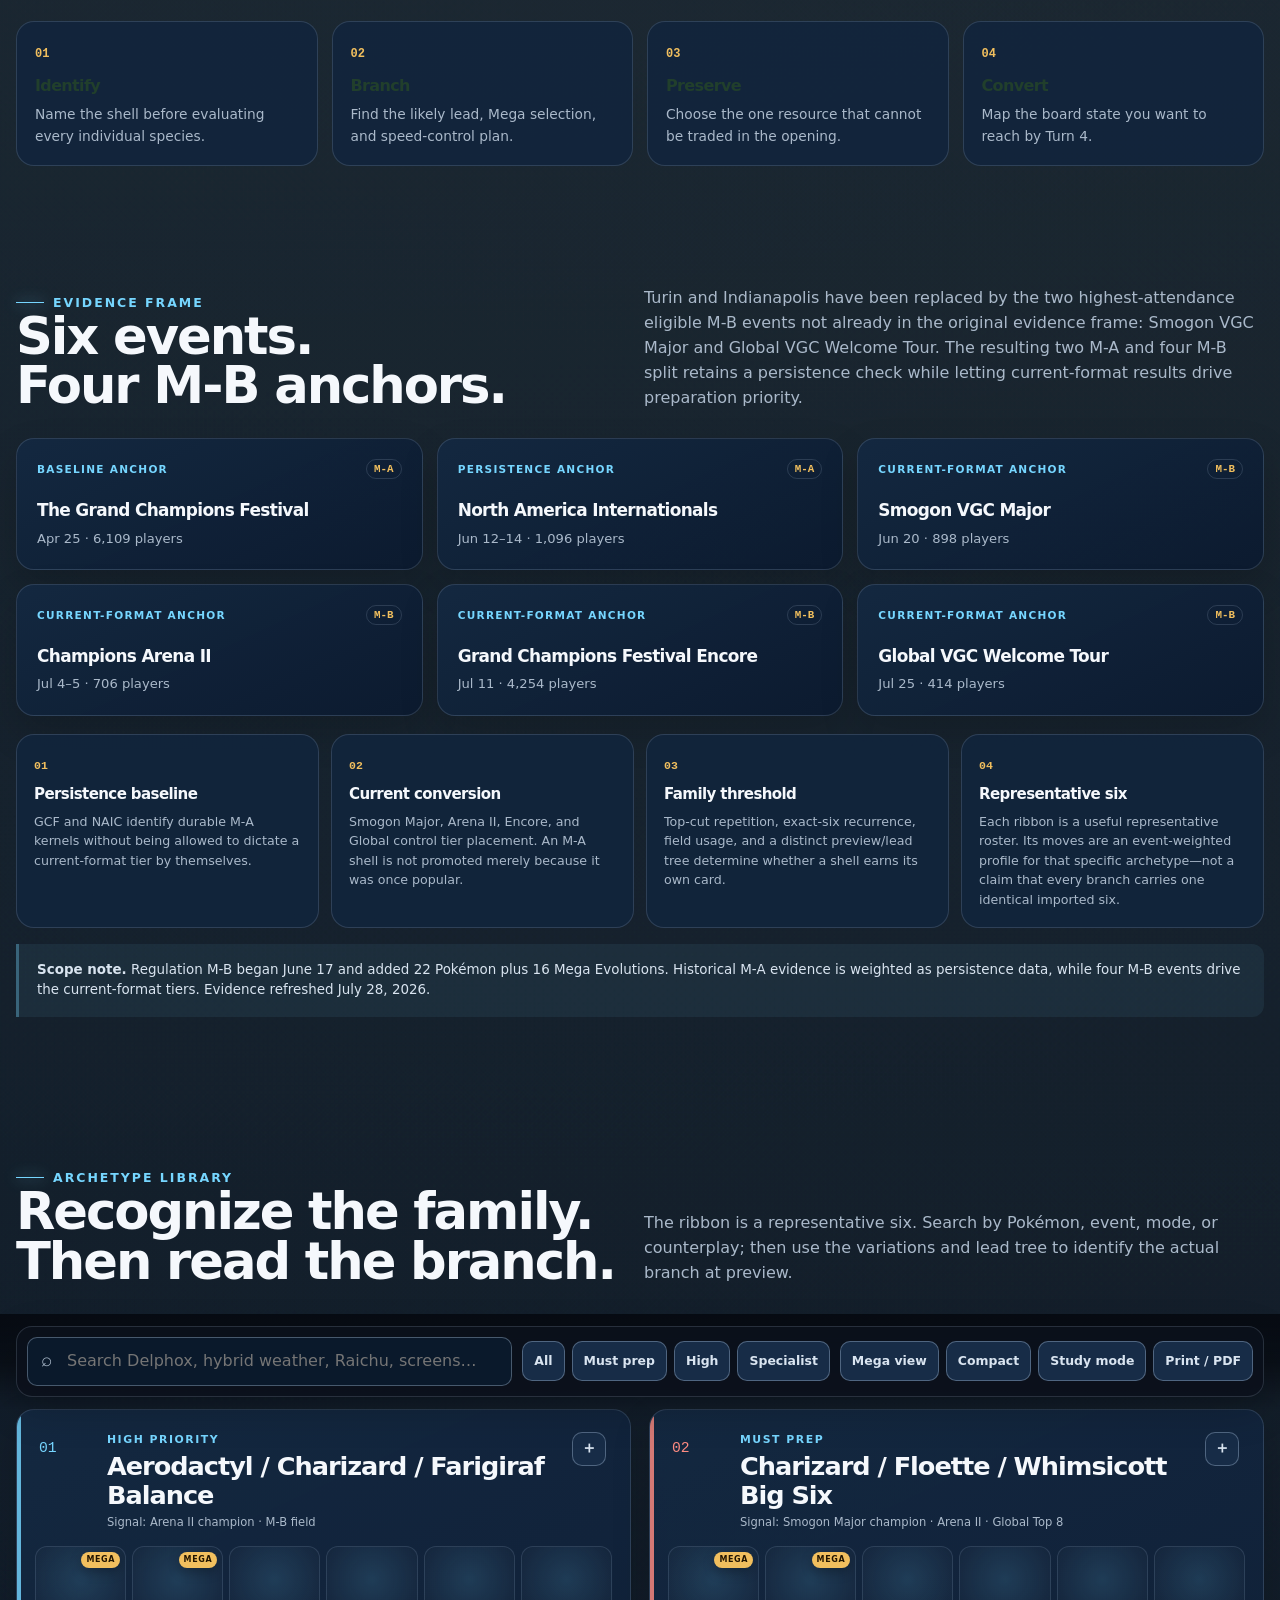
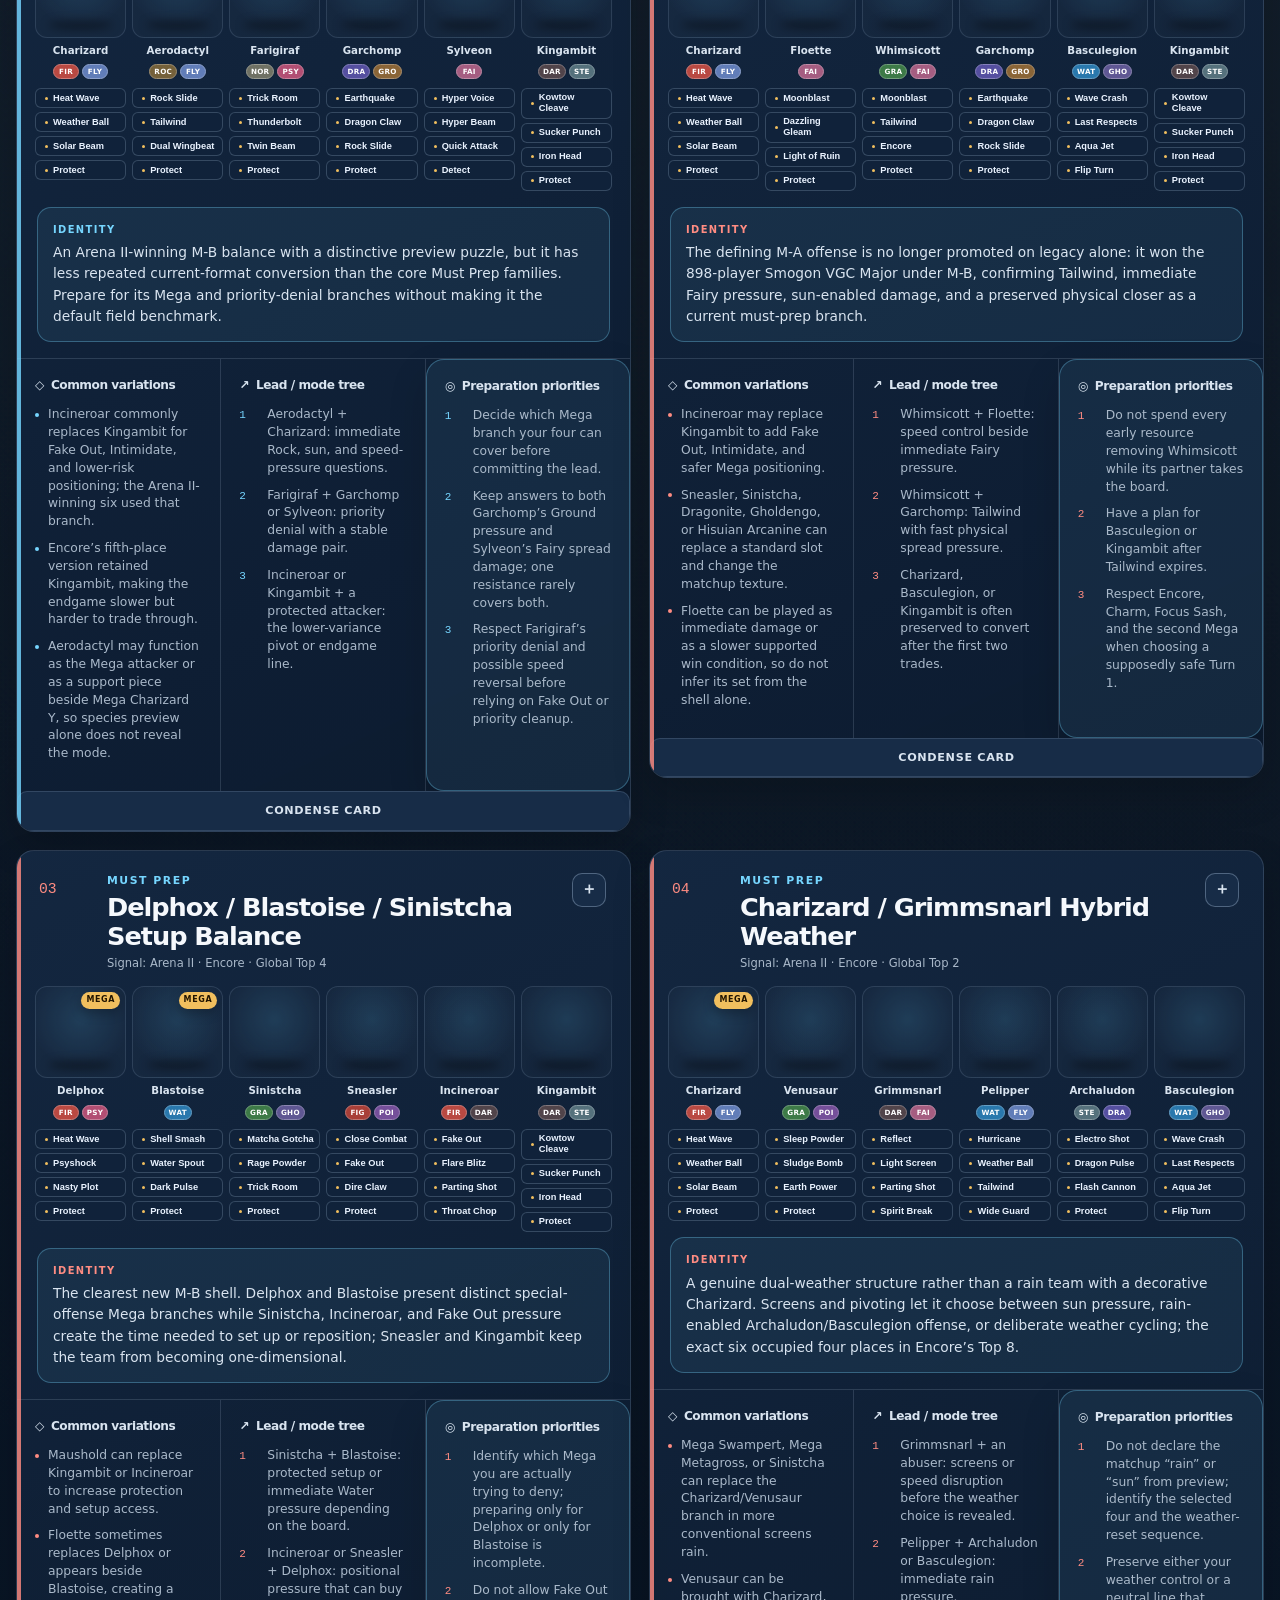
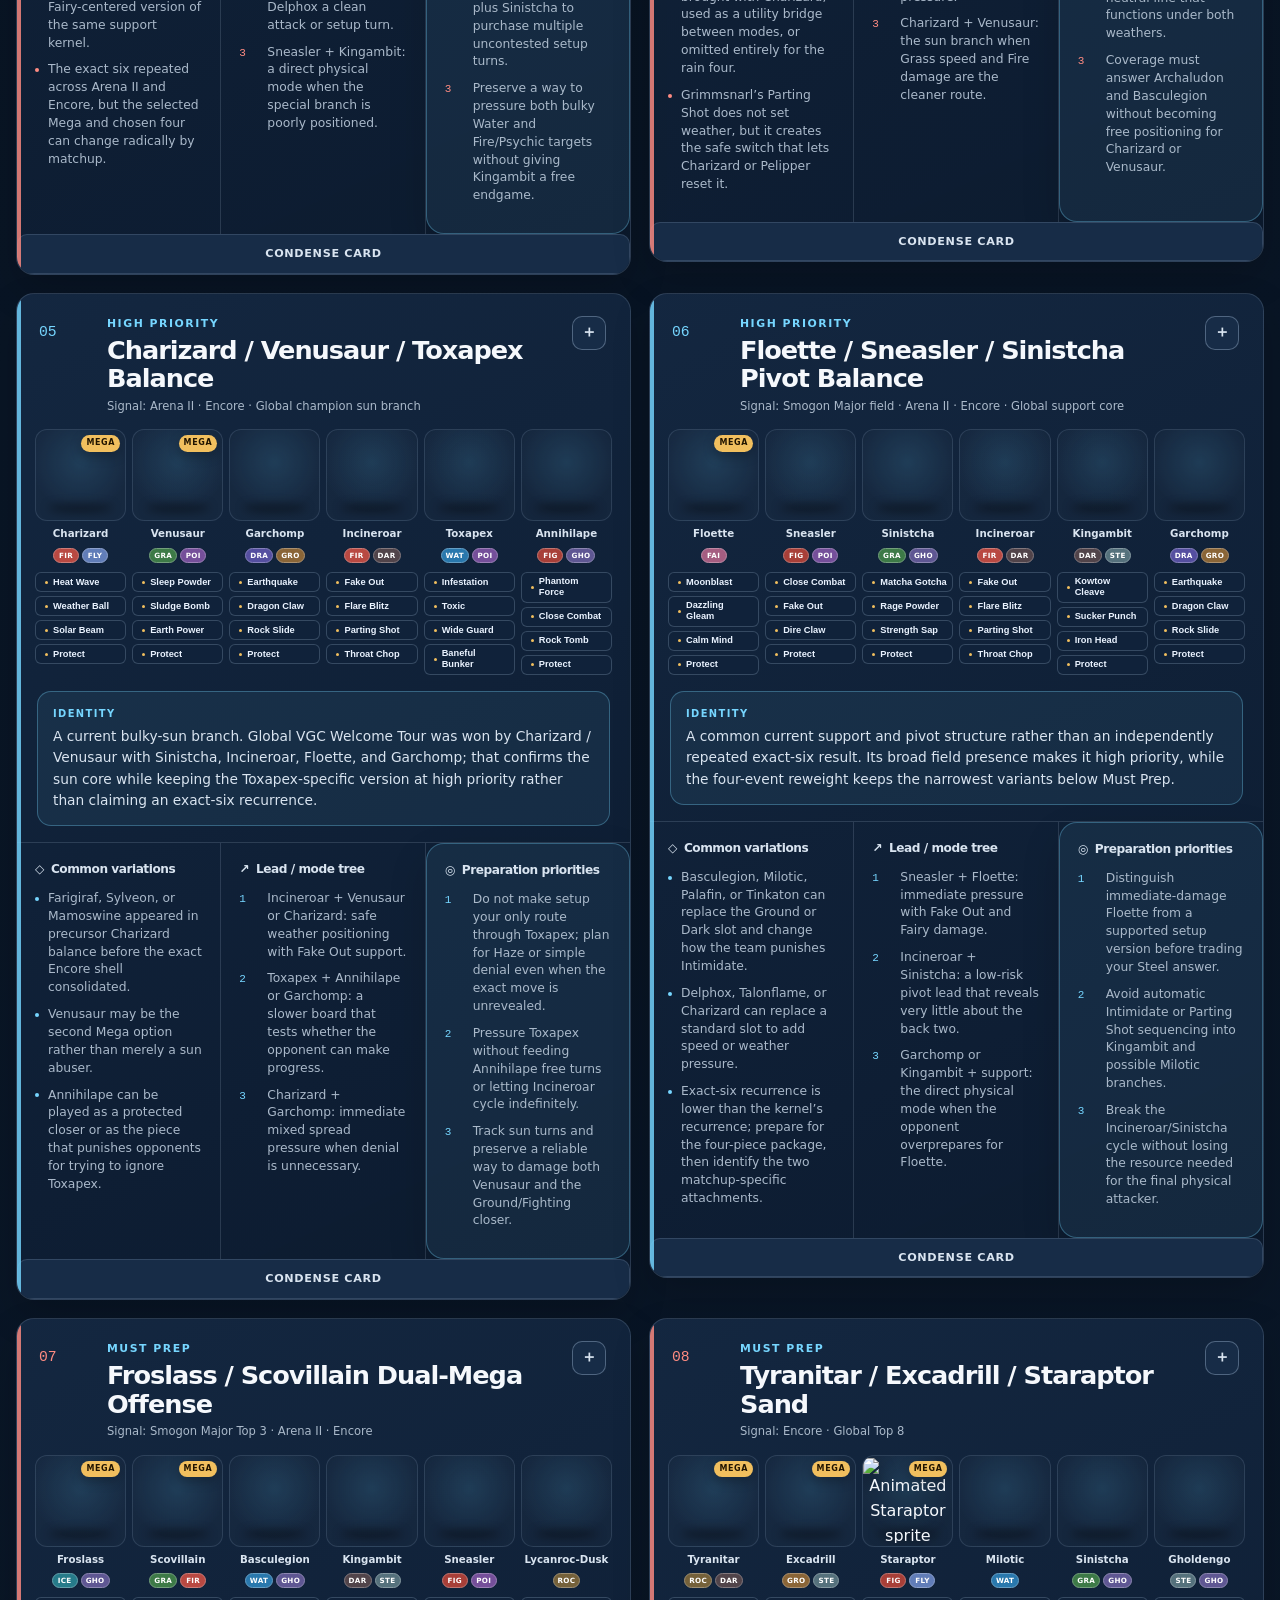
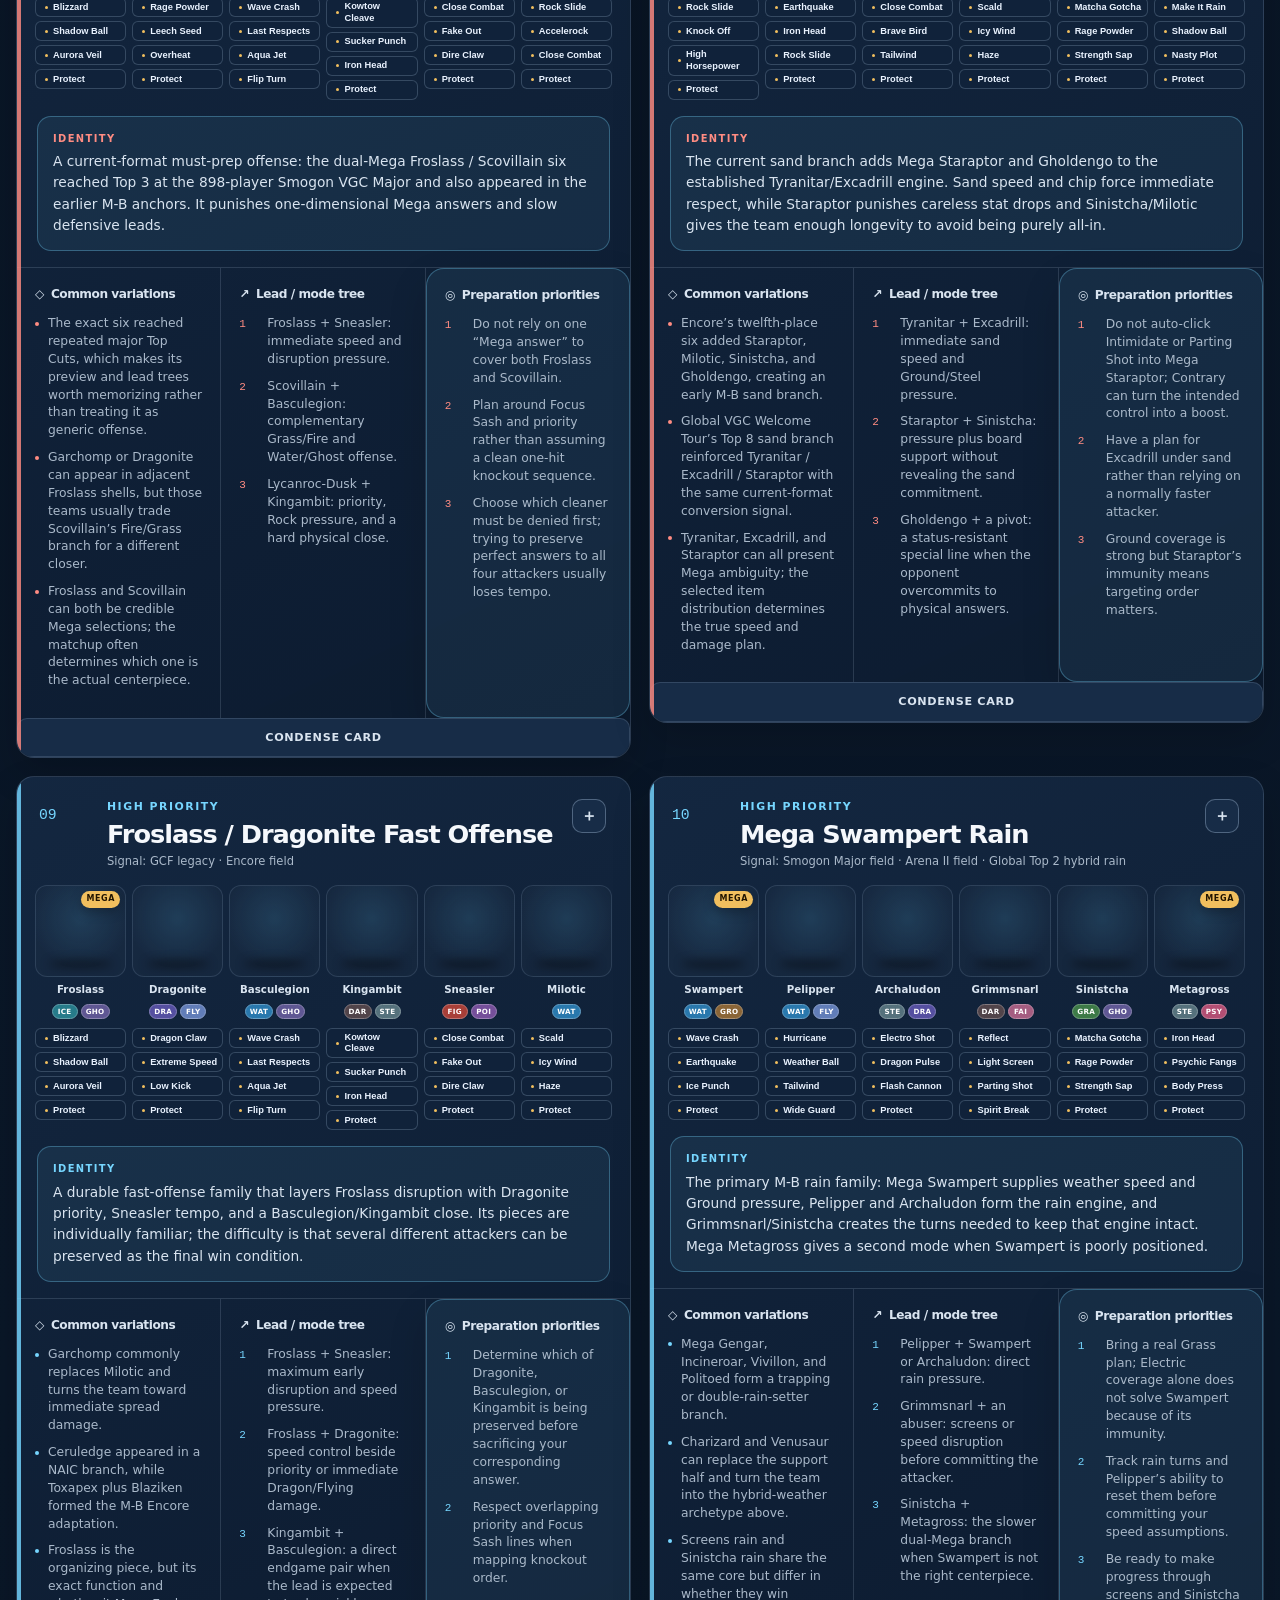
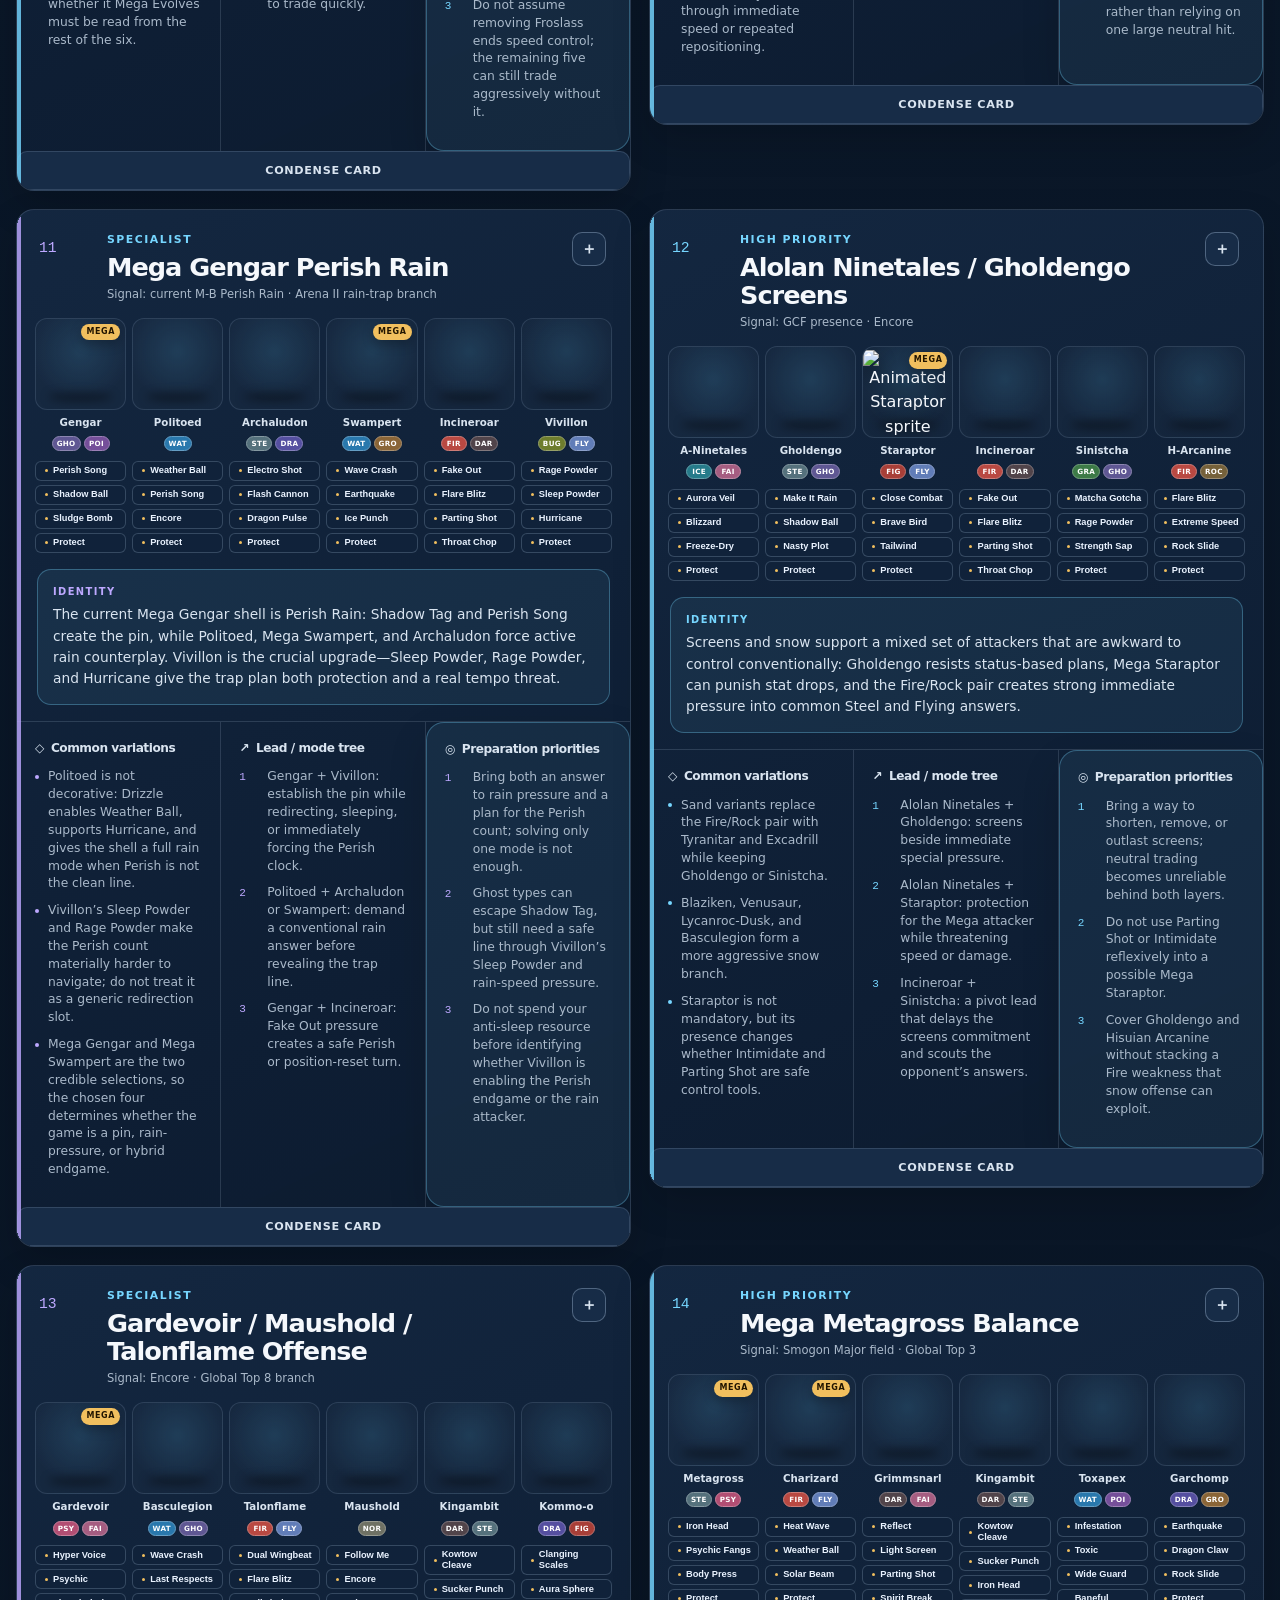
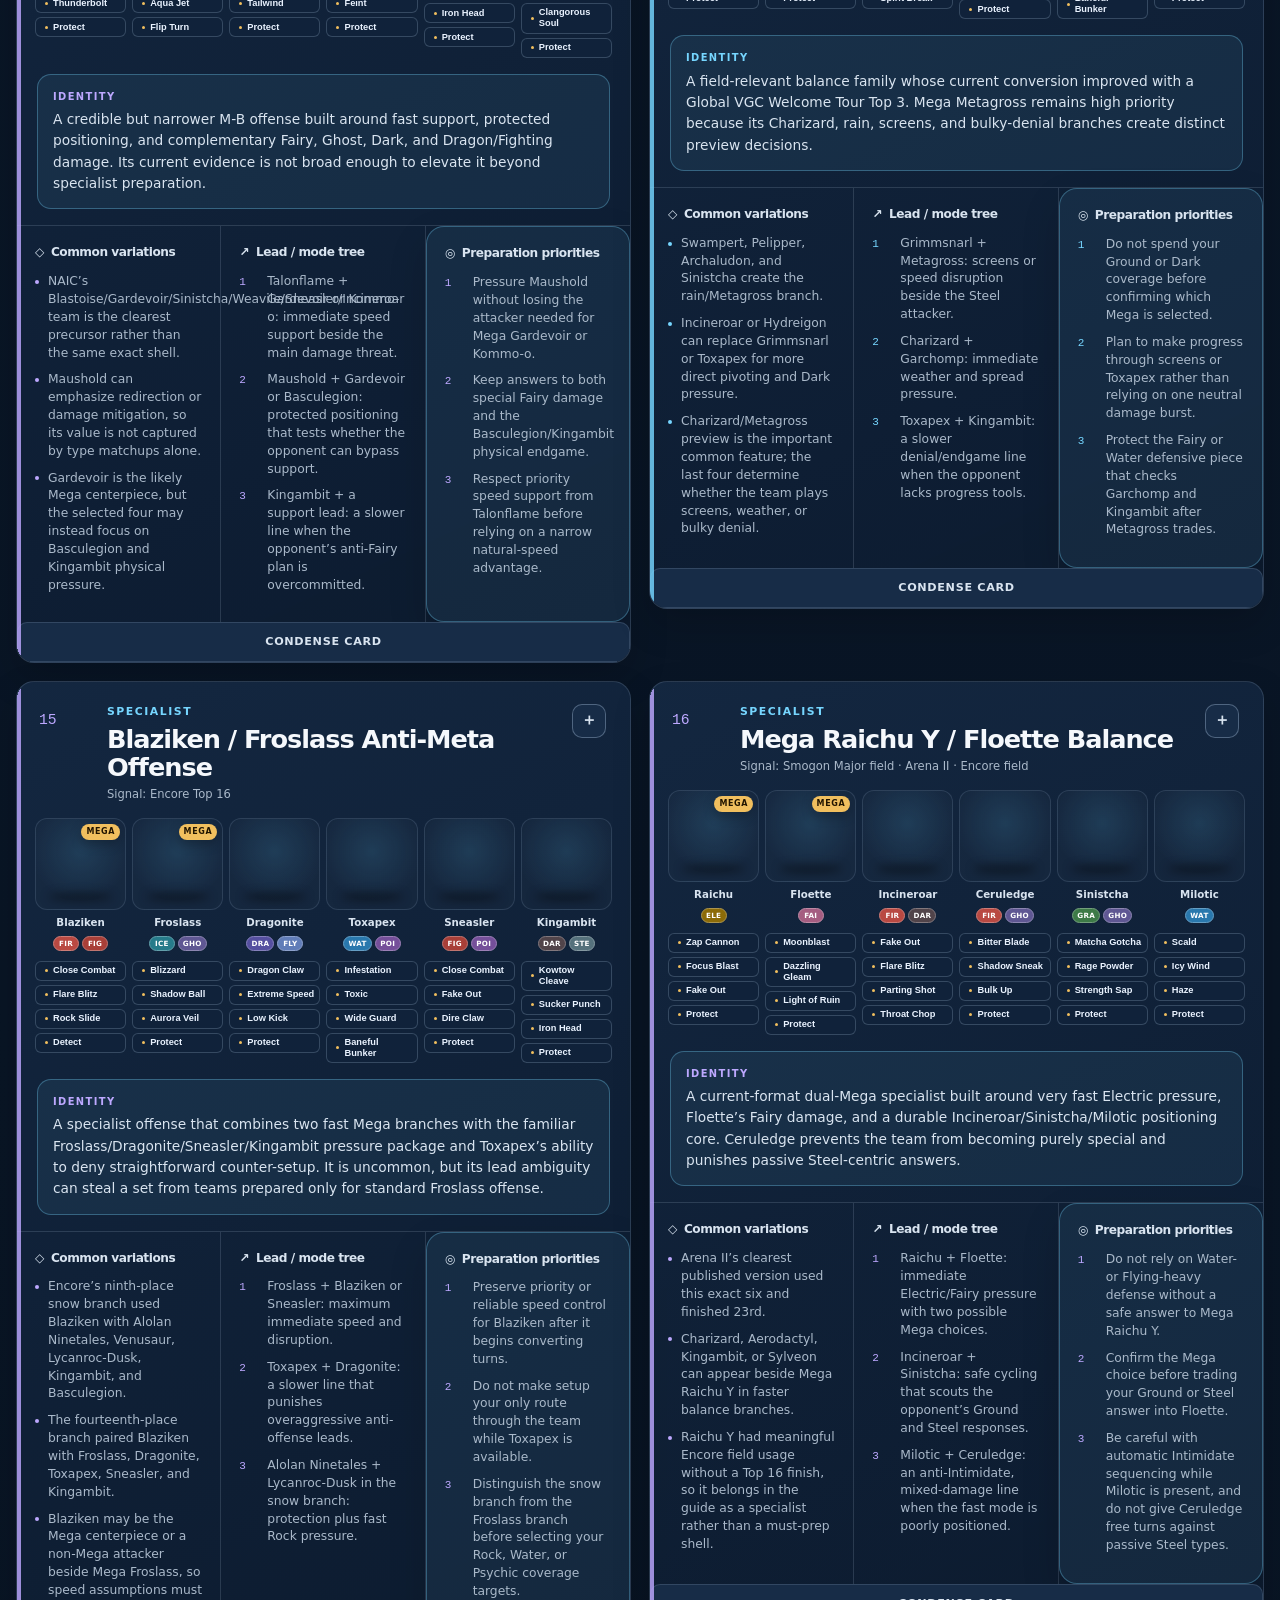
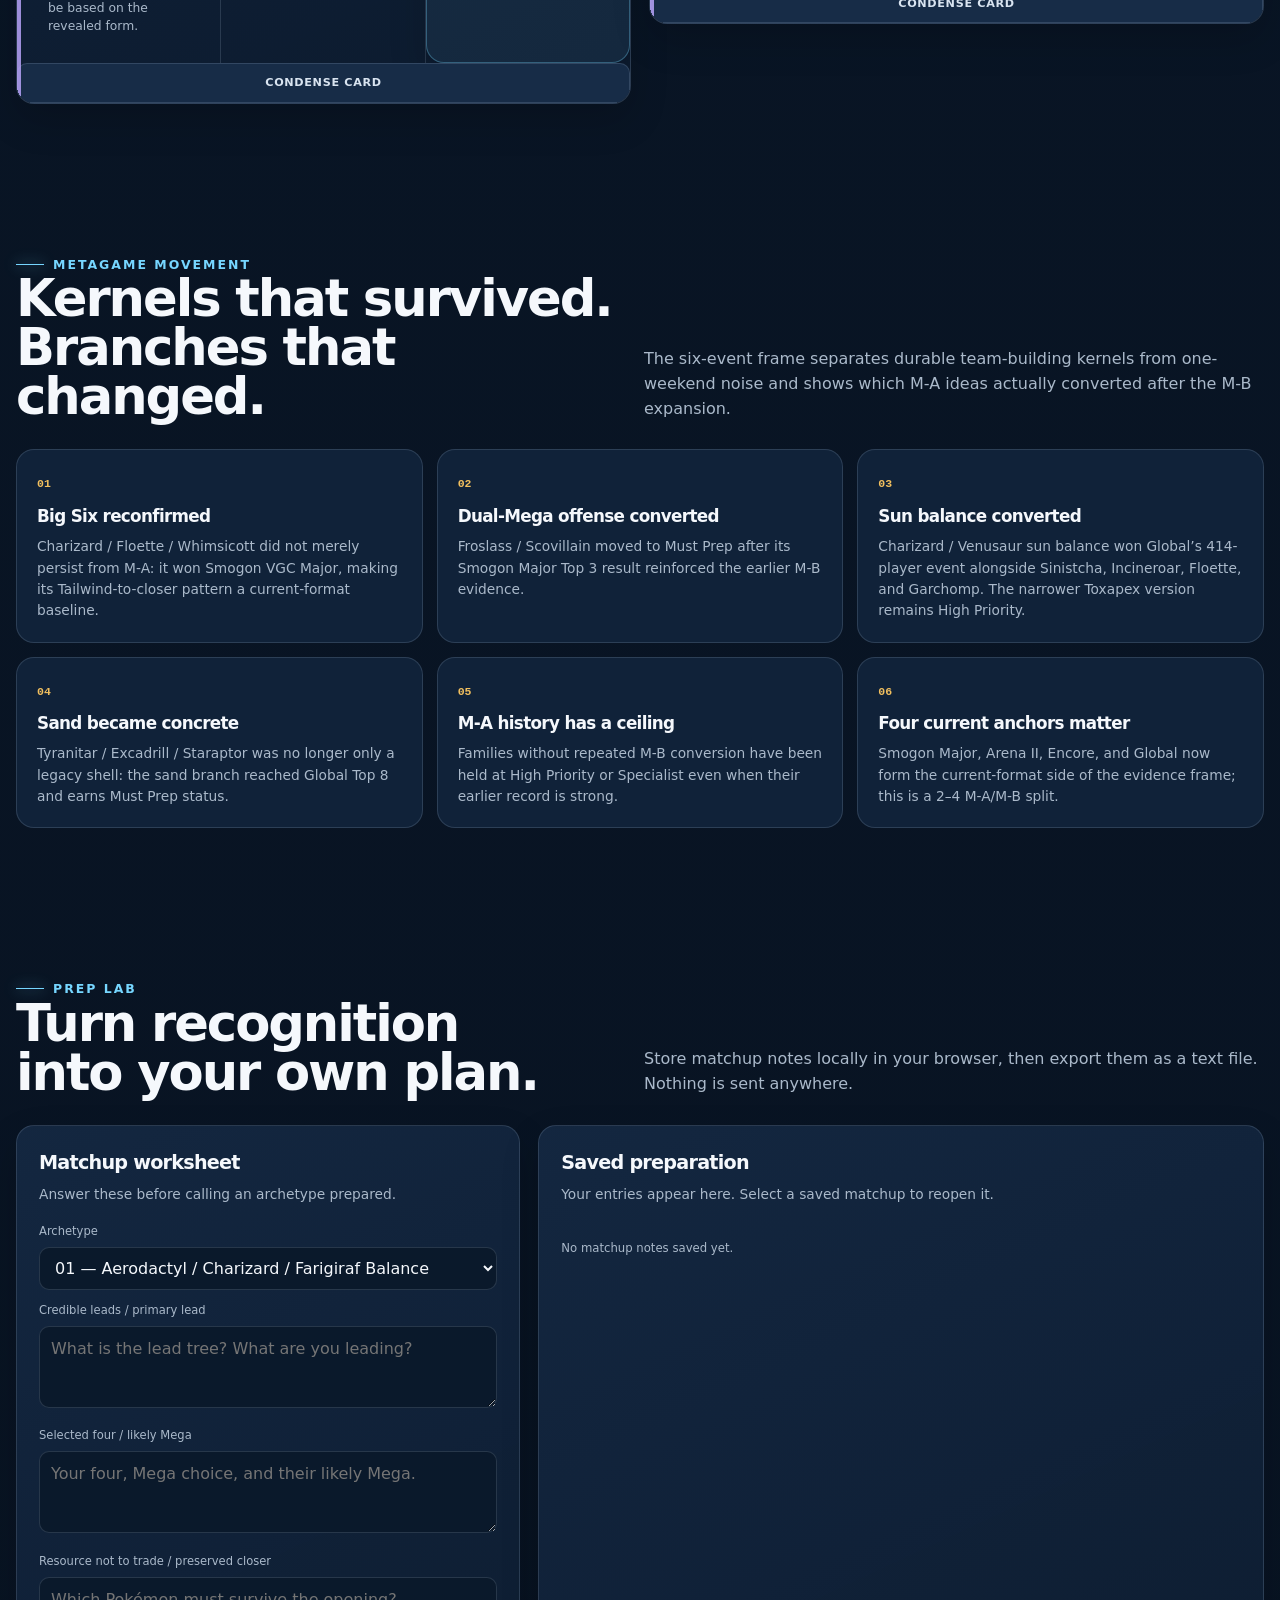
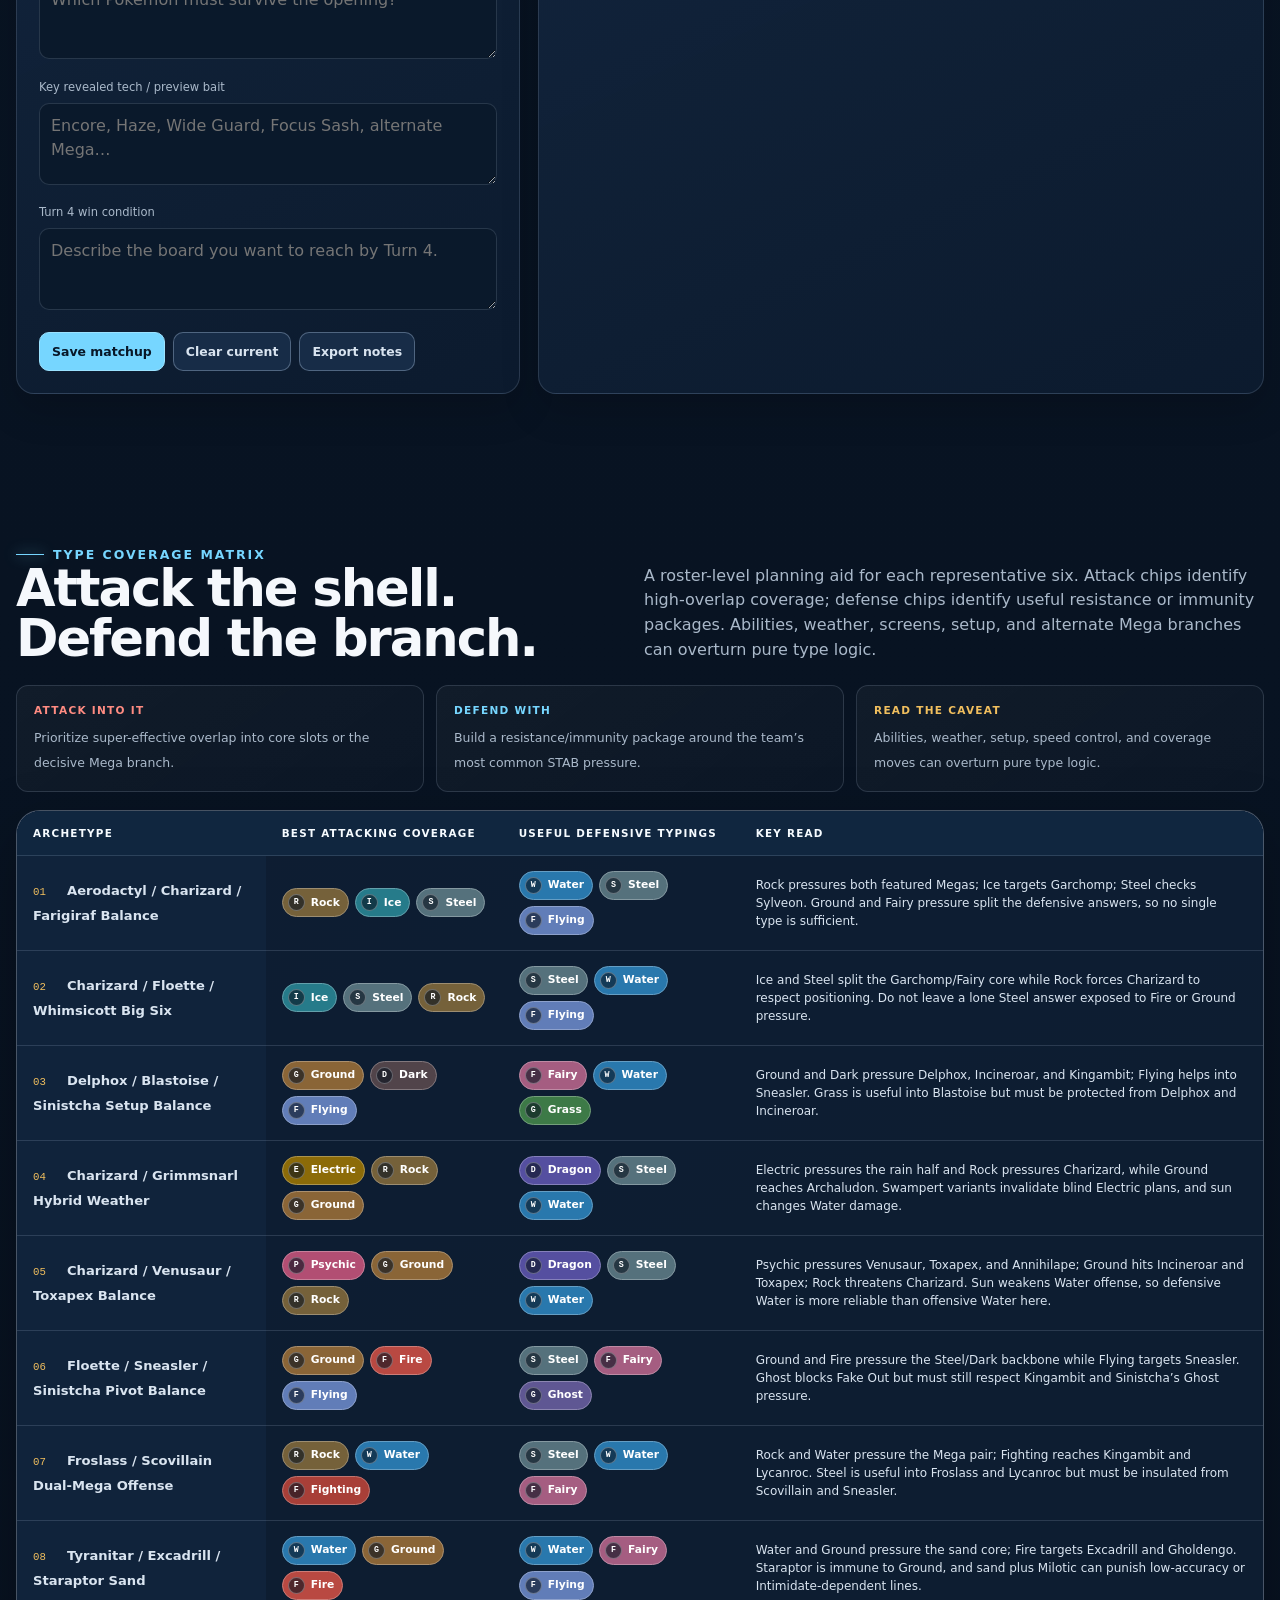
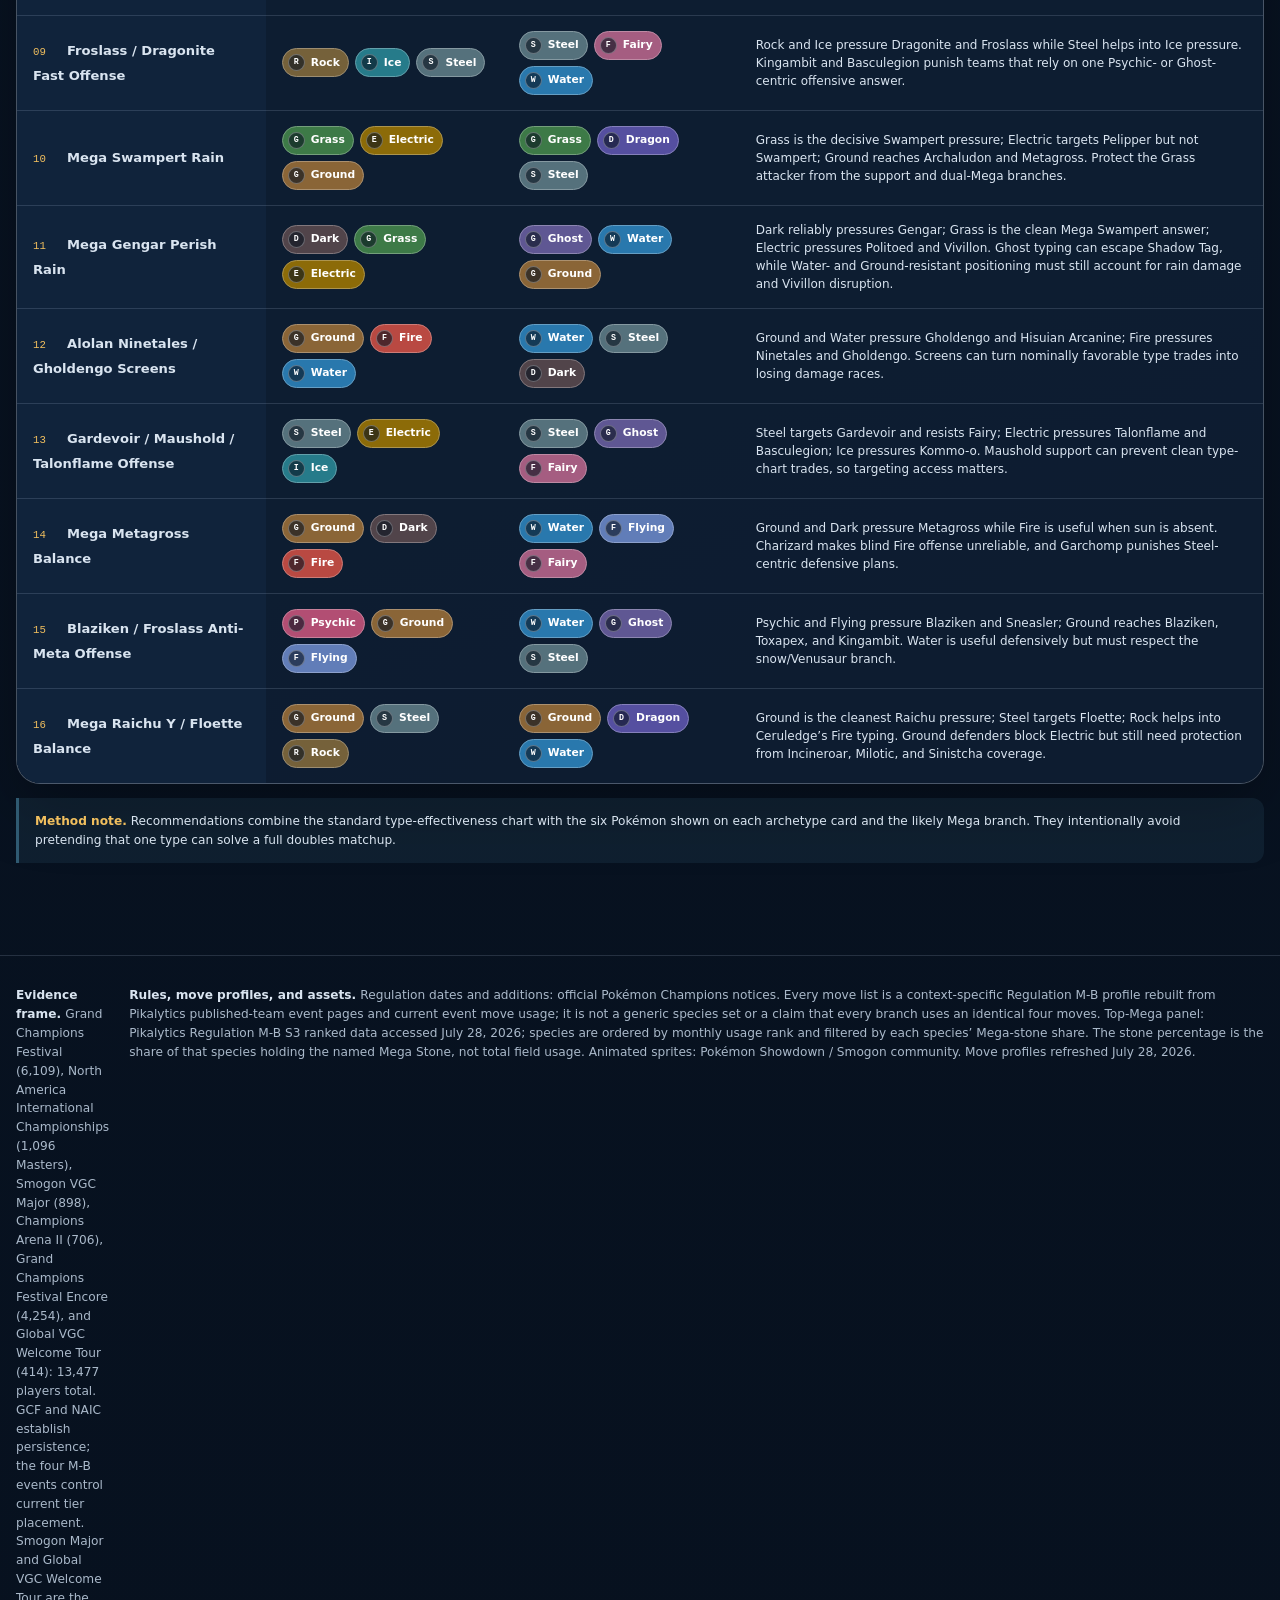
==== commit 7e0d16ee: "Add files via upload" ====
--- a/index.html
+++ b/index.html
@@ -497,7 +497,7 @@
 <div class="method-card"><b>01</b><h3>Persistence baseline</h3><p>GCF and NAIC identify durable M-A kernels without being allowed to dictate a current-format tier by themselves.</p></div>
 <div class="method-card"><b>02</b><h3>Current conversion</h3><p>Smogon Major, Arena II, Encore, and Global control tier placement. An M-A shell is not promoted merely because it was once popular.</p></div>
 <div class="method-card"><b>03</b><h3>Family threshold</h3><p>Top-cut repetition, exact-six recurrence, field usage, and a distinct preview/lead tree determine whether a shell earns its own card.</p></div>
-<div class="method-card"><b>04</b><h3>Representative six</h3><p>Each ribbon shows the most useful representative roster, not a claim that every version uses the same six or sets.</p></div>
+<div class="method-card"><b>04</b><h3>Representative six</h3><p>Each ribbon is a useful representative roster. Its moves are an event-weighted profile for that specific archetype—not a claim that every branch carries one identical imported six.</p></div>
 </div>
 <div class="scope-note"><strong>Scope note.</strong> Regulation M-B began June 17 and added 22 Pokémon plus 16 Mega Evolutions. Historical M-A evidence is weighted as persistence data, while four M-B events drive the current-format tiers. Evidence refreshed July 28, 2026.</div>
 </div>
@@ -1244,7 +1244,7 @@
 </tr></tbody></table></div><div class="coverage-method"><strong>Method note.</strong> Recommendations combine the standard type-effectiveness chart with the six Pokémon shown on each archetype card and the likely Mega branch. They intentionally avoid pretending that one type can solve a full doubles matchup.</div></div></section></main>
 <footer class="sources"><div class="shell footer-grid">
 <div><strong>Evidence frame. </strong>Grand Champions Festival (6,109), North America International Championships (1,096 Masters), Smogon VGC Major (898), Champions Arena II (706), Grand Champions Festival Encore (4,254), and Global VGC Welcome Tour (414): 13,477 players total. GCF and NAIC establish persistence; the four M-B events control current tier placement. Smogon Major and Global VGC Welcome Tour are the highest-attendance eligible M-B replacements not already in the original six-event frame.</div>
-<div><strong>Rules and assets. </strong>Regulation dates and additions: official Pokémon Champions notices. Top-Mega panel: Pikalytics Regulation M-B S3 ranked data accessed July 28, 2026; species are ordered by monthly usage rank and filtered by each species’ Mega-stone share. The stone percentage is the share of that species holding the named Mega Stone, not total field usage. Animated sprites: Pokémon Showdown / Smogon community. Evidence refreshed July 28, 2026.</div>
+<div><strong>Rules, move profiles, and assets. </strong>Regulation dates and additions: official Pokémon Champions notices. Every move list is a context-specific Regulation M-B profile rebuilt from Pikalytics published-team event pages and current event move usage; it is not a generic species set or a claim that every branch uses an identical four moves. Top-Mega panel: Pikalytics Regulation M-B S3 ranked data accessed July 28, 2026; species are ordered by monthly usage rank and filtered by each species’ Mega-stone share. The stone percentage is the share of that species holding the named Mega Stone, not total field usage. Animated sprites: Pokémon Showdown / Smogon community. Move profiles refreshed July 28, 2026.</div>
 </div></footer>
 <div class="compare-dock" id="compareDock"><span class="compare-label">PINNED</span><div class="compare-items" id="compareItems"></div><button class="compare-action" id="compareOpen" type="button">Compare</button></div>
 <div aria-labelledby="comparisonTitle" aria-modal="true" class="comparison-modal" id="comparisonModal" role="dialog"><div class="comparison-sheet"><div class="comparison-head"><h2 id="comparisonTitle">Archetype comparison</h2><button class="close-modal" id="comparisonClose" type="button">Close</button></div><div class="comparison-grid" id="comparisonGrid"></div></div></div>
@@ -1267,7 +1267,7 @@
       '08':'Signal: Encore · Global Top 8',
       '09':'Signal: GCF legacy · Encore field',
       '10':'Signal: Smogon Major field · Arena II field · Global Top 2 hybrid rain',
-      '11':'Signal: GCF · M-A precursor · Arena II',
+      '11':'Signal: current M-B Perish Rain · Arena II rain-trap branch',
       '12':'Signal: GCF presence · Encore',
       '13':'Signal: Encore · Global Top 8 branch',
       '14':'Signal: Smogon Major field · Global Top 3',
@@ -1299,6 +1299,44 @@
       const target = document.querySelector(`#archetype-${id} .identity-callout p`);
       if (target) target.textContent = text;
     });
+    function refreshPerishRainCard() {
+      const card = document.getElementById('archetype-11');
+      if (!card) return;
+      const makeTile = ({name, types, sprite, mega=false}) => {
+        const typeList = types.join(',');
+        const megaSprite = mega ? `${sprite}-mega` : sprite;
+        return `<div class="mon-tile" data-base-types="${typeList}" data-mega-types="${typeList}" title="${name} — ${mega ? 'Mega candidate' : 'Core slot'}"><div class="mon-stage"><img alt="Animated ${name} sprite" class="mon-gif" data-base="https://play.pokemonshowdown.com/sprites/ani/${sprite}.gif" data-fallback="https://play.pokemonshowdown.com/sprites/gen5/${sprite}.png" data-mega="https://play.pokemonshowdown.com/sprites/ani/${megaSprite}.gif" decoding="async" loading="lazy" src="https://play.pokemonshowdown.com/sprites/ani/${megaSprite}.gif"/>${mega ? '<span class="mega-badge">MEGA</span>' : ''}</div><div class="mon-name">${name}</div><div aria-label="${name} typing" class="type-row"></div></div>`;
+      };
+      const members = [
+        {name:'Gengar',types:['Ghost','Poison'],sprite:'gengar',mega:true},
+        {name:'Politoed',types:['Water'],sprite:'politoed'},
+        {name:'Archaludon',types:['Steel','Dragon'],sprite:'archaludon'},
+        {name:'Swampert',types:['Water','Ground'],sprite:'swampert',mega:true},
+        {name:'Incineroar',types:['Fire','Dark'],sprite:'incineroar'},
+        {name:'Vivillon',types:['Bug','Flying'],sprite:'vivillon'}
+      ];
+      const title = 'Mega Gengar Perish Rain';
+      card.dataset.search = 'mega gengar perish rain specialist current regulation m-b rain trap vivillon politoed archaludon swampert incineroar shadow tag perish song sleep powder hurricane weather ball. the primary current gengar branch uses perish pressure alongside rain rather than generic trap balance. gengar politoed archaludon swampert incineroar vivillon';
+      card.querySelector('h3').textContent = title;
+      card.querySelector('.pin-button').setAttribute('aria-label', `Pin ${title}`);
+      card.querySelector('.roster-strip').innerHTML = members.map(makeTile).join('');
+      card.querySelector('.identity-callout p').textContent = 'The current Mega Gengar shell is Perish Rain: Shadow Tag and Perish Song create the pin, while Politoed, Mega Swampert, and Archaludon force active rain counterplay. Vivillon is the crucial upgrade—Sleep Powder, Rage Powder, and Hurricane give the trap plan both protection and a real tempo threat.';
+      const [variations, leads, prep] = card.querySelectorAll('.detail-block ul');
+      variations.innerHTML = '<li>Politoed is not decorative: Drizzle enables Weather Ball, supports Hurricane, and gives the shell a full rain mode when Perish is not the clean line.</li><li>Vivillon’s Sleep Powder and Rage Powder make the Perish count materially harder to navigate; do not treat it as a generic redirection slot.</li><li>Mega Gengar and Mega Swampert are the two credible selections, so the chosen four determines whether the game is a pin, rain-pressure, or hybrid endgame.</li>';
+      leads.innerHTML = '<li><span class="step-num">1</span><span>Gengar + Vivillon: establish the pin while redirecting, sleeping, or immediately forcing the Perish clock.</span></li><li><span class="step-num">2</span><span>Politoed + Archaludon or Swampert: demand a conventional rain answer before revealing the trap line.</span></li><li><span class="step-num">3</span><span>Gengar + Incineroar: Fake Out pressure creates a safe Perish or position-reset turn.</span></li>';
+      prep.innerHTML = '<li><span class="step-num">1</span><span>Bring both an answer to rain pressure and a plan for the Perish count; solving only one mode is not enough.</span></li><li><span class="step-num">2</span><span>Ghost types can escape Shadow Tag, but still need a safe line through Vivillon’s Sleep Powder and rain-speed pressure.</span></li><li><span class="step-num">3</span><span>Do not spend your anti-sleep resource before identifying whether Vivillon is enabling the Perish endgame or the rain attacker.</span></li>';
+      const tableLink = document.querySelector('.coverage-name a[href="#archetype-11"]');
+      if (tableLink) {
+        tableLink.textContent = title;
+        const row = tableLink.closest('tr');
+        row.cells[1].innerHTML = '<div class="coverage-types"><span class="type-chip type-dark attack-chip" title="Dark type"><span class="type-chip-mark">D</span><span>Dark</span></span><span class="type-chip type-grass attack-chip" title="Grass type"><span class="type-chip-mark">G</span><span>Grass</span></span><span class="type-chip type-electric attack-chip" title="Electric type"><span class="type-chip-mark">E</span><span>Electric</span></span></div>';
+        row.cells[2].innerHTML = '<div class="coverage-types"><span class="type-chip type-ghost defense-chip" title="Ghost type"><span class="type-chip-mark">G</span><span>Ghost</span></span><span class="type-chip type-water defense-chip" title="Water type"><span class="type-chip-mark">W</span><span>Water</span></span><span class="type-chip type-ground defense-chip" title="Ground type"><span class="type-chip-mark">G</span><span>Ground</span></span></div>';
+        row.querySelector('.coverage-note').textContent = 'Dark reliably pressures Gengar; Grass is the clean Mega Swampert answer; Electric pressures Politoed and Vivillon. Ghost typing can escape Shadow Tag, while Water- and Ground-resistant positioning must still account for rain damage and Vivillon disruption.';
+      }
+      const labOption = document.querySelector('#labArchetype option[value="11"]');
+      if (labOption) labOption.textContent = `11 — ${title}`;
+    }
+    refreshPerishRainCard();
     const fieldGroups = [
       ['must','Must prep',['02','07','03','04','08']],
       ['high','High priority',['01','05','06','09','10','12','14']],
@@ -1480,58 +1518,71 @@
 `;});
       const blob=new Blob([text],{type:'text/plain'}); const a=document.createElement('a'); a.href=URL.createObjectURL(blob); a.download='Regulation_M-B_Matchup_Notes.txt'; a.click(); setTimeout(()=>URL.revokeObjectURL(a.href),500);
     });
-    const commonMoveSets = {
-      'A-Ninetales':['Aurora Veil','Blizzard','Moonblast','Protect'],
-      'Aerodactyl':['Rock Slide','Tailwind','Taunt','Protect'],
-      'Annihilape':['Rage Fist','Drain Punch','Bulk Up','Protect'],
-      'Archaludon':['Electro Shot','Flash Cannon','Draco Meteor','Protect'],
-      'Basculegion':['Wave Crash','Last Respects','Aqua Jet','Protect'],
-      'Blastoise':['Water Pulse','Aura Sphere','Ice Beam','Protect'],
-      'Blaziken':['Flare Blitz','Close Combat','Swords Dance','Protect'],
-      'Ceruledge':['Bitter Blade','Shadow Sneak','Swords Dance','Protect'],
-      'Charizard':['Heat Wave','Solar Beam','Weather Ball','Protect'],
-      'Delphox':['Heat Wave','Psychic','Dazzling Gleam','Protect'],
-      'Dragonite':['Extreme Speed','Dragon Claw','Ice Spinner','Protect'],
-      'Excadrill':['High Horsepower','Iron Head','Rock Slide','Protect'],
-      'Farigiraf':['Trick Room','Psychic','Helping Hand','Protect'],
-      'Floette':['Moonblast','Dazzling Gleam','Helping Hand','Protect'],
-      'Froslass':['Blizzard','Shadow Ball','Icy Wind','Protect'],
-      'Garchomp':['Earthquake','Dragon Claw','Rock Slide','Protect'],
-      'Gardevoir':['Hyper Voice','Moonblast','Psychic','Protect'],
-      'Gengar':['Shadow Ball','Sludge Bomb','Icy Wind','Protect'],
-      'Gholdengo':['Make It Rain','Shadow Ball','Power Gem','Protect'],
-      'Grimmsnarl':['Fake Out','Parting Shot','Spirit Break','Fake Tears'],
-      'H-Arcanine':['Rock Slide','Flare Blitz','Extreme Speed','Protect'],
-      'Incineroar':['Fake Out','Parting Shot','Flare Blitz','Knock Off'],
-      'Kingambit':['Sucker Punch','Kowtow Cleave','Iron Head','Protect'],
-      'Kommo-o':['Clanging Scales','Aura Sphere','Clangorous Soul','Protect'],
-      'Lycanroc-Dusk':['Rock Slide','Close Combat','Accelerock','Protect'],
-      'Maushold':['Follow Me','Beat Up','Population Bomb','Protect'],
-      'Metagross':['Meteor Mash','Zen Headbutt','Stomping Tantrum','Protect'],
-      'Milotic':['Scald','Ice Beam','Recover','Protect'],
-      'Pelipper':['Hurricane','Weather Ball','Tailwind','Protect'],
-      'Raichu':['Zap Cannon','Focus Blast','Fake Out','Protect'],
-      'Scovillain':['Overheat','Energy Ball','Spicy Extract','Protect'],
-      'Sinistcha':['Matcha Gotcha','Rage Powder','Strength Sap','Trick Room'],
-      'Sneasler':['Fake Out','Dire Claw','Close Combat','Quick Guard'],
-      'Staraptor':['Brave Bird','Close Combat','U-turn','Protect'],
-      'Swampert':['Wave Crash','Earthquake','Ice Punch','Protect'],
-      'Sylveon':['Hyper Voice','Moonblast','Quick Attack','Protect'],
-      'Talonflame':['Brave Bird','Tailwind','Will-O-Wisp','Protect'],
-      'Toxapex':['Baneful Bunker','Wide Guard','Infestation','Toxic'],
-      'Tyranitar':['Rock Slide','Knock Off','Low Kick','Protect'],
-      'Venusaur':['Sleep Powder','Giga Drain','Sludge Bomb','Protect'],
-      'Whimsicott':['Tailwind','Encore','Moonblast','Protect']
+    // These are archetype-specific profiles, not a global species lookup. The source field is
+    // intentionally retained on each profile so the visible card can be audited without implying
+    // that every team in the family has one exact, immutable six.
+    const archetypeMoveProfiles = {
+      'archetype-01': { source:'Regulation M-B Open League #1 / current published-team usage', sets:{
+        'Charizard':['Heat Wave','Weather Ball','Solar Beam','Protect'], 'Aerodactyl':['Rock Slide','Tailwind','Dual Wingbeat','Protect'], 'Farigiraf':['Trick Room','Thunderbolt','Twin Beam','Protect'], 'Garchomp':['Earthquake','Dragon Claw','Rock Slide','Protect'], 'Sylveon':['Hyper Voice','Hyper Beam','Quick Attack','Detect'], 'Kingambit':['Kowtow Cleave','Sucker Punch','Iron Head','Protect']
+      }},
+      'archetype-02': { source:'Smogon Major / current M-B Big Six published-team profile', sets:{
+        'Charizard':['Heat Wave','Weather Ball','Solar Beam','Protect'], 'Floette':['Moonblast','Dazzling Gleam','Light of Ruin','Protect'], 'Whimsicott':['Moonblast','Tailwind','Encore','Protect'], 'Garchomp':['Earthquake','Dragon Claw','Rock Slide','Protect'], 'Basculegion':['Wave Crash','Last Respects','Aqua Jet','Flip Turn'], 'Kingambit':['Kowtow Cleave','Sucker Punch','Iron Head','Protect']
+      }},
+      'archetype-03': { source:'Arena II / M-B setup balance published-team profile', sets:{
+        'Delphox':['Heat Wave','Psyshock','Nasty Plot','Protect'], 'Blastoise':['Shell Smash','Water Spout','Dark Pulse','Protect'], 'Sinistcha':['Matcha Gotcha','Rage Powder','Trick Room','Protect'], 'Sneasler':['Close Combat','Fake Out','Dire Claw','Protect'], 'Incineroar':['Fake Out','Flare Blitz','Parting Shot','Throat Chop'], 'Kingambit':['Kowtow Cleave','Sucker Punch','Iron Head','Protect']
+      }},
+      'archetype-04': { source:'Arena II / Open League #2 hybrid-weather published teams', sets:{
+        'Charizard':['Heat Wave','Weather Ball','Solar Beam','Protect'], 'Venusaur':['Sleep Powder','Sludge Bomb','Earth Power','Protect'], 'Grimmsnarl':['Reflect','Light Screen','Parting Shot','Spirit Break'], 'Pelipper':['Hurricane','Weather Ball','Tailwind','Wide Guard'], 'Archaludon':['Electro Shot','Dragon Pulse','Flash Cannon','Protect'], 'Basculegion':['Wave Crash','Last Respects','Aqua Jet','Flip Turn']
+      }},
+      'archetype-05': { source:'Current M-B bulky-sun published-team profile', sets:{
+        'Charizard':['Heat Wave','Weather Ball','Solar Beam','Protect'], 'Venusaur':['Sleep Powder','Sludge Bomb','Earth Power','Protect'], 'Garchomp':['Earthquake','Dragon Claw','Rock Slide','Protect'], 'Incineroar':['Fake Out','Flare Blitz','Parting Shot','Throat Chop'], 'Toxapex':['Infestation','Toxic','Wide Guard','Baneful Bunker'], 'Annihilape':['Phantom Force','Close Combat','Rock Tomb','Protect']
+      }},
+      'archetype-06': { source:'M-B pivot-core published teams / current event usage', sets:{
+        'Floette':['Moonblast','Dazzling Gleam','Calm Mind','Protect'], 'Sneasler':['Close Combat','Fake Out','Dire Claw','Protect'], 'Sinistcha':['Matcha Gotcha','Rage Powder','Strength Sap','Protect'], 'Incineroar':['Fake Out','Flare Blitz','Parting Shot','Throat Chop'], 'Kingambit':['Kowtow Cleave','Sucker Punch','Iron Head','Protect'], 'Garchomp':['Earthquake','Dragon Claw','Rock Slide','Protect']
+      }},
+      'archetype-07': { source:'Smogon Major dual-Mega published-team profile', sets:{
+        'Froslass':['Blizzard','Shadow Ball','Aurora Veil','Protect'], 'Scovillain':['Rage Powder','Leech Seed','Overheat','Protect'], 'Basculegion':['Wave Crash','Last Respects','Aqua Jet','Flip Turn'], 'Kingambit':['Kowtow Cleave','Sucker Punch','Iron Head','Protect'], 'Sneasler':['Close Combat','Fake Out','Dire Claw','Protect'], 'Lycanroc-Dusk':['Rock Slide','Accelerock','Close Combat','Protect']
+      }},
+      'archetype-08': { source:'Encore sand published-team profile', sets:{
+        'Tyranitar':['Rock Slide','Knock Off','High Horsepower','Protect'], 'Excadrill':['Earthquake','Iron Head','Rock Slide','Protect'], 'Staraptor':['Close Combat','Brave Bird','Tailwind','Protect'], 'Milotic':['Scald','Icy Wind','Haze','Protect'], 'Sinistcha':['Matcha Gotcha','Rage Powder','Strength Sap','Protect'], 'Gholdengo':['Make It Rain','Shadow Ball','Nasty Plot','Protect']
+      }},
+      'archetype-09': { source:'Current M-B Froslass fast-offense published-team profile', sets:{
+        'Froslass':['Blizzard','Shadow Ball','Aurora Veil','Protect'], 'Dragonite':['Dragon Claw','Extreme Speed','Low Kick','Protect'], 'Basculegion':['Wave Crash','Last Respects','Aqua Jet','Flip Turn'], 'Kingambit':['Kowtow Cleave','Sucker Punch','Iron Head','Protect'], 'Sneasler':['Close Combat','Fake Out','Dire Claw','Protect'], 'Milotic':['Scald','Icy Wind','Haze','Protect']
+      }},
+      'archetype-10': { source:'Arena II / current rain published-team profile', sets:{
+        'Swampert':['Wave Crash','Earthquake','Ice Punch','Protect'], 'Pelipper':['Hurricane','Weather Ball','Tailwind','Wide Guard'], 'Archaludon':['Electro Shot','Dragon Pulse','Flash Cannon','Protect'], 'Grimmsnarl':['Reflect','Light Screen','Parting Shot','Spirit Break'], 'Sinistcha':['Matcha Gotcha','Rage Powder','Strength Sap','Protect'], 'Metagross':['Iron Head','Psychic Fangs','Body Press','Protect']
+      }},
+      'archetype-11': { source:'Current M-B Perish Rain published-team profile', sets:{
+        'Gengar':['Perish Song','Shadow Ball','Sludge Bomb','Protect'], 'Politoed':['Weather Ball','Perish Song','Encore','Protect'], 'Archaludon':['Electro Shot','Flash Cannon','Dragon Pulse','Protect'], 'Swampert':['Wave Crash','Earthquake','Ice Punch','Protect'], 'Incineroar':['Fake Out','Flare Blitz','Parting Shot','Throat Chop'], 'Vivillon':['Rage Powder','Sleep Powder','Hurricane','Protect']
+      }},
+      'archetype-12': { source:'M-B screens published-team profile', sets:{
+        'A-Ninetales':['Aurora Veil','Blizzard','Freeze-Dry','Protect'], 'Gholdengo':['Make It Rain','Shadow Ball','Nasty Plot','Protect'], 'Staraptor':['Close Combat','Brave Bird','Tailwind','Protect'], 'Incineroar':['Fake Out','Flare Blitz','Parting Shot','Throat Chop'], 'Sinistcha':['Matcha Gotcha','Rage Powder','Strength Sap','Protect'], 'H-Arcanine':['Flare Blitz','Extreme Speed','Rock Slide','Protect']
+      }},
+      'archetype-13': { source:'M-B Gardevoir offense published-team profile', sets:{
+        'Gardevoir':['Hyper Voice','Psychic','Thunderbolt','Protect'], 'Basculegion':['Wave Crash','Last Respects','Aqua Jet','Flip Turn'], 'Talonflame':['Dual Wingbeat','Flare Blitz','Tailwind','Protect'], 'Maushold':['Follow Me','Encore','Feint','Protect'], 'Kingambit':['Kowtow Cleave','Sucker Punch','Iron Head','Protect'], 'Kommo-o':['Clanging Scales','Aura Sphere','Clangorous Soul','Protect']
+      }},
+      'archetype-14': { source:'M-B Metagross balance published-team profile', sets:{
+        'Metagross':['Iron Head','Psychic Fangs','Body Press','Protect'], 'Charizard':['Heat Wave','Weather Ball','Solar Beam','Protect'], 'Grimmsnarl':['Reflect','Light Screen','Parting Shot','Spirit Break'], 'Kingambit':['Kowtow Cleave','Sucker Punch','Iron Head','Protect'], 'Toxapex':['Infestation','Toxic','Wide Guard','Baneful Bunker'], 'Garchomp':['Earthquake','Dragon Claw','Rock Slide','Protect']
+      }},
+      'archetype-15': { source:'Encore anti-meta published-team profile', sets:{
+        'Blaziken':['Close Combat','Flare Blitz','Rock Slide','Detect'], 'Froslass':['Blizzard','Shadow Ball','Aurora Veil','Protect'], 'Dragonite':['Dragon Claw','Extreme Speed','Low Kick','Protect'], 'Toxapex':['Infestation','Toxic','Wide Guard','Baneful Bunker'], 'Sneasler':['Close Combat','Fake Out','Dire Claw','Protect'], 'Kingambit':['Kowtow Cleave','Sucker Punch','Iron Head','Protect']
+      }},
+      'archetype-16': { source:'Arena II Raichu Y balance published-team profile', sets:{
+        'Raichu':['Zap Cannon','Focus Blast','Fake Out','Protect'], 'Floette':['Moonblast','Dazzling Gleam','Light of Ruin','Protect'], 'Incineroar':['Fake Out','Flare Blitz','Parting Shot','Throat Chop'], 'Ceruledge':['Bitter Blade','Shadow Sneak','Bulk Up','Protect'], 'Sinistcha':['Matcha Gotcha','Rage Powder','Strength Sap','Protect'], 'Milotic':['Scald','Icy Wind','Haze','Protect']
+      }}
     };
-    function renderCommonMoveSets() {
+    function renderArchetypeMoveProfiles() {
       document.querySelectorAll('.mon-tile').forEach(tile => {
         const name = tile.querySelector('.mon-name')?.textContent.trim();
-        const moves = commonMoveSets[name];
+        const card = tile.closest('.archetype-card');
+        const profile = archetypeMoveProfiles[card?.id];
+        const moves = profile?.sets?.[name];
         const typeRow = tile.querySelector('.type-row');
         if (!moves || !typeRow || tile.querySelector('.moveset')) return;
         const moveset = document.createElement('div');
         moveset.className = 'moveset';
-        moveset.setAttribute('aria-label', `Common Regulation M-B moves for ${name}`);
+        moveset.setAttribute('aria-label', `Archetype-profiled Regulation M-B moves for ${name}`);
+        moveset.title = `${profile.source}. Representative archetype profile; not a claim that every version carries these exact four moves.`;
         moves.forEach(move => {
           const item = document.createElement('span');
           item.textContent = move;
@@ -1541,7 +1592,7 @@
       });
     }
     renderRosterTypes();
-    renderCommonMoveSets();
+    renderArchetypeMoveProfiles();
     loadCurrent(); renderNotes();
   </script>
 </body>
--- a/site-theme.css
+++ b/site-theme.css
@@ -17,7 +17,7 @@
   --cyan:#76d6ff;
   --violet:#bda8ff;
   --coral:#ff8c82;
-  --green:#91d49a;
+  --green:var(--cyan);
   --shadow:0 24px 64px rgba(0,0,0,.28);
   --radius-xl:24px;
   --radius-lg:18px;
@@ -119,7 +119,7 @@
 .field-map .field-column h3{display:block!important;margin:0 0 12px!important;padding:0!important;background:transparent!important;border:0!important;text-shadow:none!important;}
 .field-map .field-column.must h3{color:var(--coral)!important;}
 .field-map .field-column.high h3{color:var(--cyan)!important;}
-.field-map .field-column.specialist h3{color:var(--green)!important;}
+.field-map .field-column.specialist h3{color:var(--violet)!important;}
 .field-map .field-column a{color:var(--soft)!important;border-bottom-color:rgba(183,209,236,.1)!important;font-weight:650!important;}
 .field-map .field-column a span{color:var(--gold)!important;font-weight:800!important;}
 .field-map .field-column a:hover{color:#fff!important;background:rgba(118,214,255,.07)!important;transform:translateX(3px)!important;}
@@ -246,3 +246,39 @@
   .moveset span{min-height:19px!important;font-size:.54rem!important;padding:3px 4px 3px 7px!important;}
   .benchmark-sprite{width:44px;height:42px;}
 }
+
+/* Coverage Lab: lead with the next decision, then provide the full audit. */
+.analysis{margin-top:28px;}
+.analysis .score-row{grid-template-columns:repeat(3,minmax(0,1fr));gap:12px;}
+.analysis .score-card{position:relative;overflow:hidden;padding:18px;}
+.analysis .score-card::after{content:"";position:absolute;left:0;right:0;top:0;height:3px;background:var(--cyan);}
+.analysis .score-card.flags::after{background:var(--gold);}
+.analysis .score-card strong{font-size:2.25rem!important;line-height:1;color:var(--text)!important;}
+.coverage-decision{margin:22px 0 18px;padding:18px;border:1px solid var(--line);border-radius:var(--radius-lg);background:linear-gradient(135deg,rgba(20,46,75,.78),rgba(10,26,45,.9));}
+.decision-head{display:flex;justify-content:space-between;gap:18px;align-items:end;margin-bottom:14px;}
+.decision-head h2{margin:4px 0 0;font-size:1.45rem!important;}
+.decision-head p{max-width:440px;margin:0;color:var(--muted)!important;font-size:.8rem;}
+.decision-grid{display:grid;grid-template-columns:repeat(3,minmax(0,1fr));gap:10px;}
+.decision-card{min-height:126px;padding:14px;border:1px solid var(--line);border-radius:12px;background:rgba(8,24,42,.78);}
+.decision-card>span{display:block;margin-bottom:8px;color:var(--muted);font-size:.64rem;font-weight:800;letter-spacing:.11em;text-transform:uppercase;}
+.decision-card strong{display:block;color:var(--soft)!important;font-size:.95rem;line-height:1.2;}
+.decision-card p{margin:7px 0 0;color:var(--muted)!important;font-size:.75rem;line-height:1.42;}
+.decision-card.danger{border-left:3px solid var(--coral);}.decision-card.danger strong{color:#ffe0dd!important;}
+.decision-card.watch{border-left:3px solid var(--gold);}.decision-card.watch strong{color:#ffe9bd!important;}
+.decision-card.good{border-left:3px solid var(--cyan);}.decision-card.good strong{color:#d8f3ff!important;}
+.decision-card.info{border-left:3px solid var(--violet);}
+.analysis .result-grid{gap:14px;}
+.analysis .panel-head{display:flex;justify-content:space-between;gap:14px;align-items:start;padding:16px!important;}
+.analysis .panel-count{flex:0 0 auto;padding:5px 7px;border:1px solid var(--line-strong);border-radius:999px;color:var(--gold)!important;background:rgba(241,191,94,.1);font-size:.66rem;font-weight:800;white-space:nowrap;}
+.analysis .coverage-grid{grid-template-columns:repeat(3,minmax(0,1fr));gap:7px;padding:8px;background:transparent;}
+.analysis .coverage-cell{min-height:94px;padding:11px;border:1px solid var(--line)!important;border-radius:10px;background:#10233b!important;}
+.analysis .coverage-cell strong{font-size:.82rem;}.analysis .coverage-cell span{min-height:31px;color:var(--muted)!important;font-size:.68rem;line-height:1.35;}.analysis .coverage-cell em{display:block;margin-top:5px;color:var(--cyan)!important;font-size:.62rem;font-style:normal;font-weight:800;text-transform:uppercase;letter-spacing:.05em;}
+.analysis .coverage-cell.none{border-color:rgba(255,140,130,.5)!important;background:rgba(90,36,44,.46)!important;}.analysis .coverage-cell.none span,.analysis .coverage-cell.none em{color:#ffd0cb!important;}
+.analysis .coverage-cell.strong{border-color:rgba(118,214,255,.48)!important;}.analysis .coverage-cell.strong em{color:#9ee8ff!important;}
+.analysis .attack-grid{grid-template-columns:repeat(2,minmax(0,1fr));gap:7px;padding:8px;background:transparent;}
+.analysis .attack-row{padding:11px 12px;border:1px solid var(--line)!important;border-radius:10px;background:#10233b!important;}.analysis .attack-row header span{font-size:.63rem;font-weight:800;letter-spacing:.05em;text-transform:uppercase;}.analysis .attack-row p{color:var(--muted)!important;}.analysis .attack-row p b{color:var(--soft)!important;}
+.analysis .attack-row.danger{border-left:3px solid var(--coral)!important;background:rgba(90,36,44,.46)!important;}.analysis .attack-row.danger header span{color:#ffc2bb!important;}.analysis .attack-row.watch{border-left:3px solid var(--gold)!important;background:rgba(76,59,30,.38)!important;}.analysis .attack-row.watch header span{color:#ffe0a0!important;}.analysis .attack-row.safe header span{color:var(--cyan)!important;}
+.analysis .insights{padding:8px 8px 14px;}.analysis .insight{background:rgba(16,35,59,.74)!important;}.analysis .insight.good b{color:var(--cyan)!important;}
+.roster-review{margin-top:18px;padding:0 16px 16px;border:1px solid var(--line);border-radius:var(--radius-lg);background:rgba(12,29,49,.74);}.roster-review summary{display:flex;justify-content:space-between;gap:12px;align-items:center;padding:15px 0;cursor:pointer;list-style:none;}.roster-review summary::-webkit-details-marker{display:none;}.roster-review summary span{color:var(--soft);font-weight:800;}.roster-review summary small{color:var(--muted)!important;font-size:.72rem;}.roster-review>p{margin:0 0 13px;color:var(--muted)!important;font-size:.78rem;}.roster-review .slot-grid{margin:0;}
+@media(max-width:820px){.decision-grid{grid-template-columns:1fr;}.analysis .result-grid{grid-template-columns:1fr;}.analysis .coverage-grid{grid-template-columns:repeat(2,minmax(0,1fr));}}
+@media(max-width:560px){.analysis .score-row{grid-template-columns:1fr;}.decision-head,.roster-review summary{display:block;}.decision-head p{margin-top:8px;}.roster-review summary small{display:block;margin-top:5px;}.analysis .coverage-grid,.analysis .attack-grid{grid-template-columns:1fr;}.analysis .panel-head{display:block;}.analysis .panel-count{display:inline-block;margin-top:8px;}}
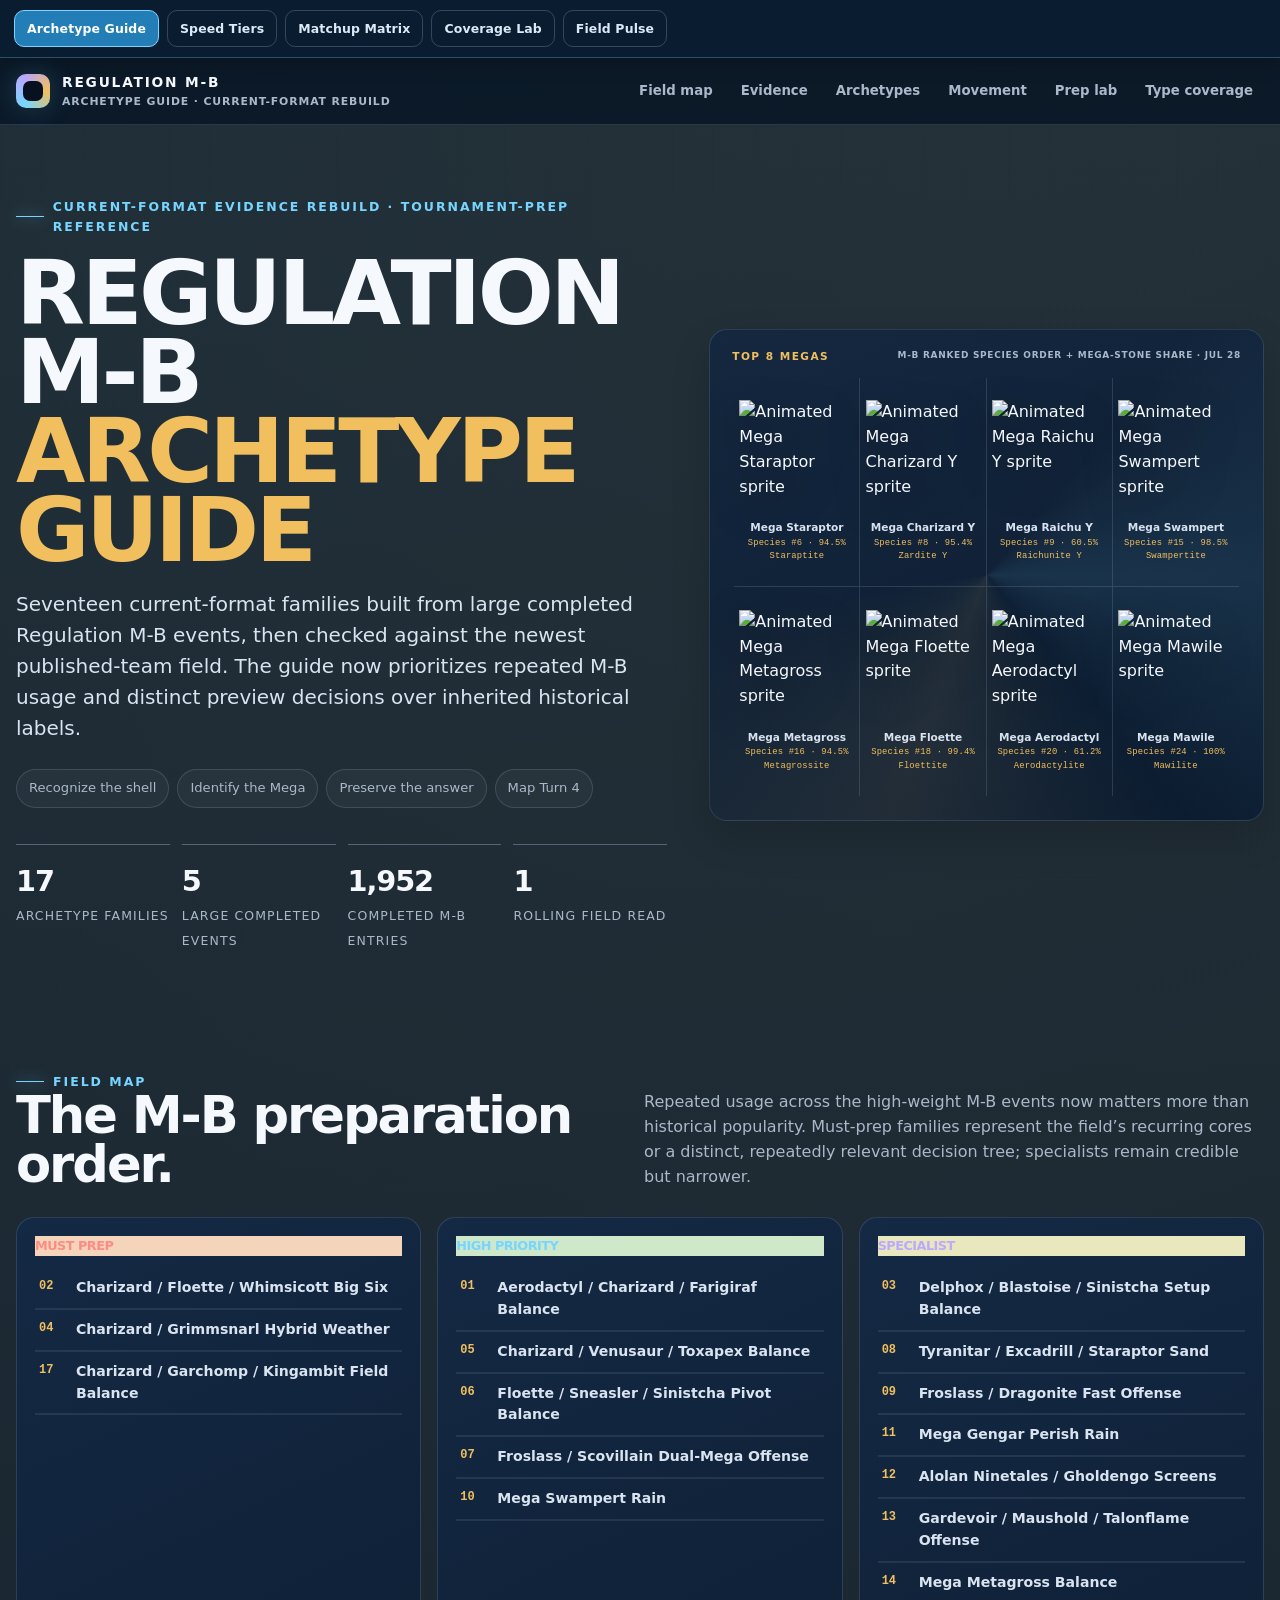
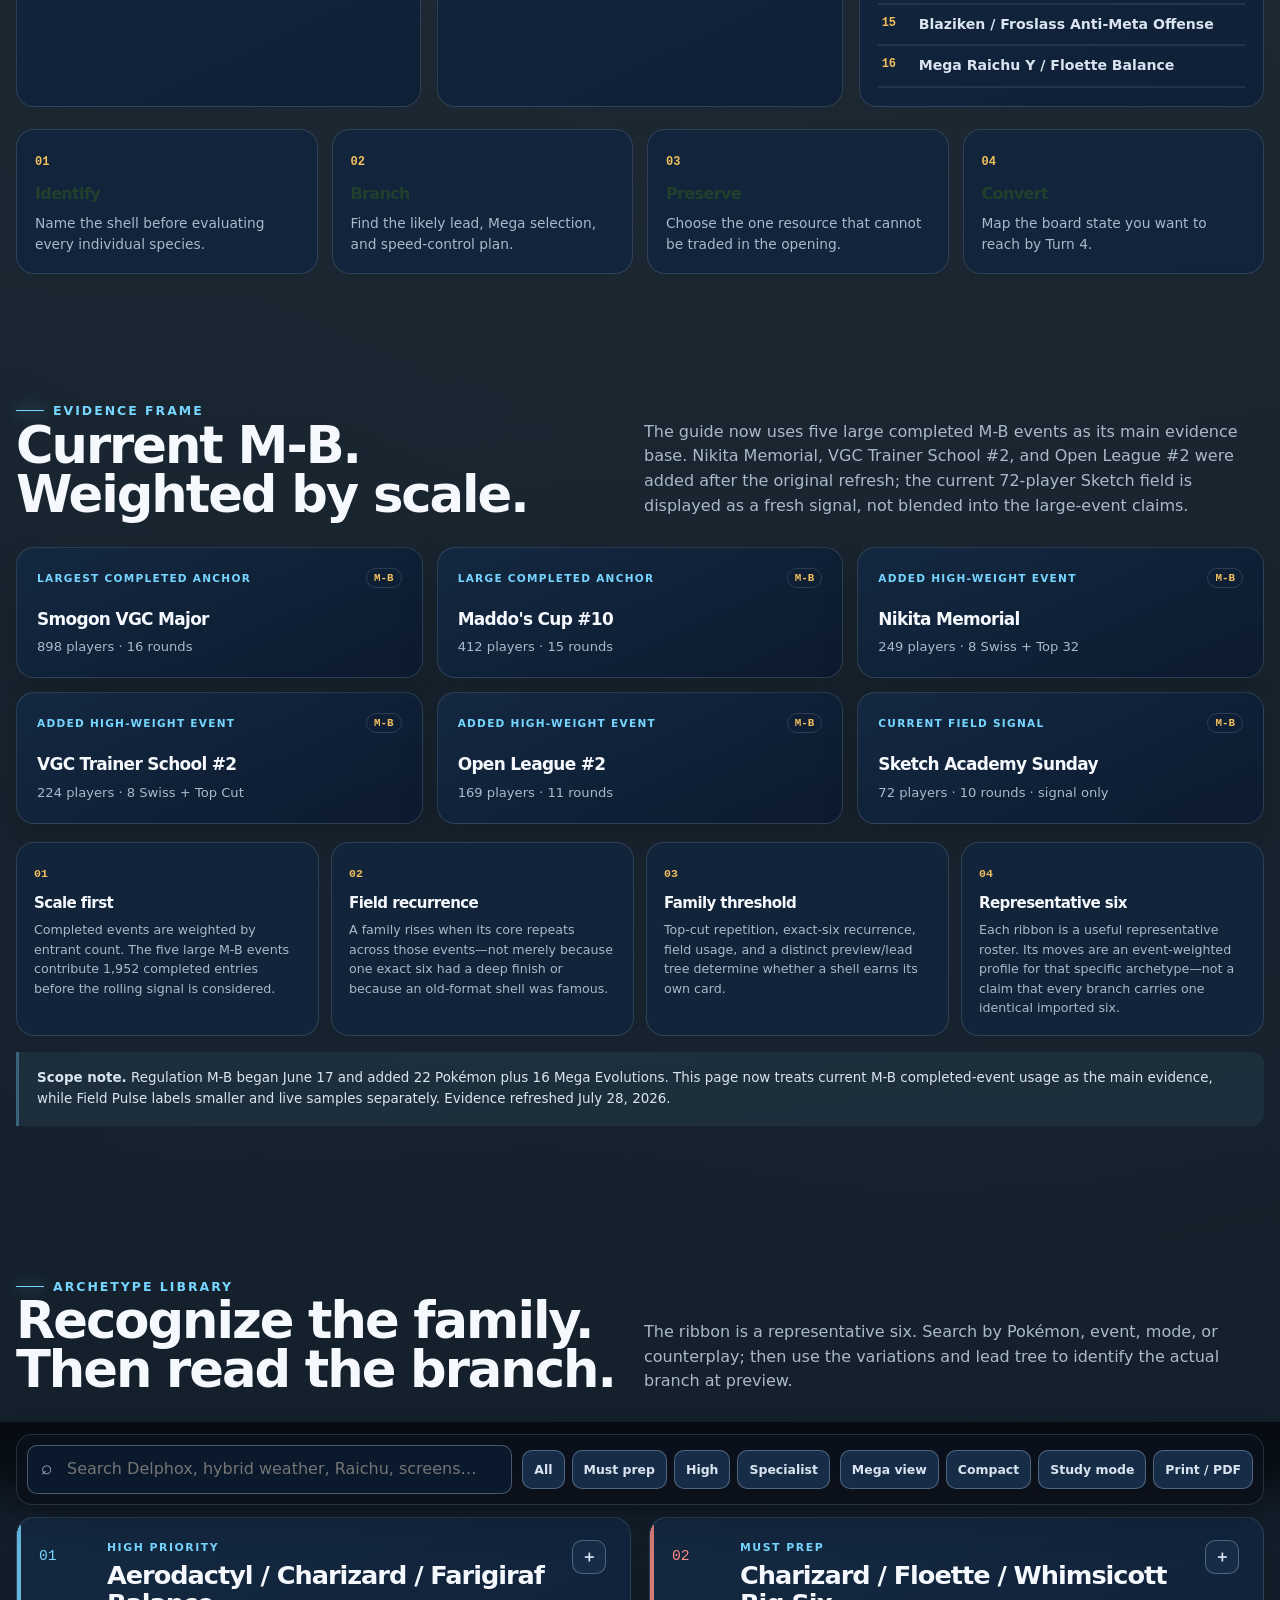
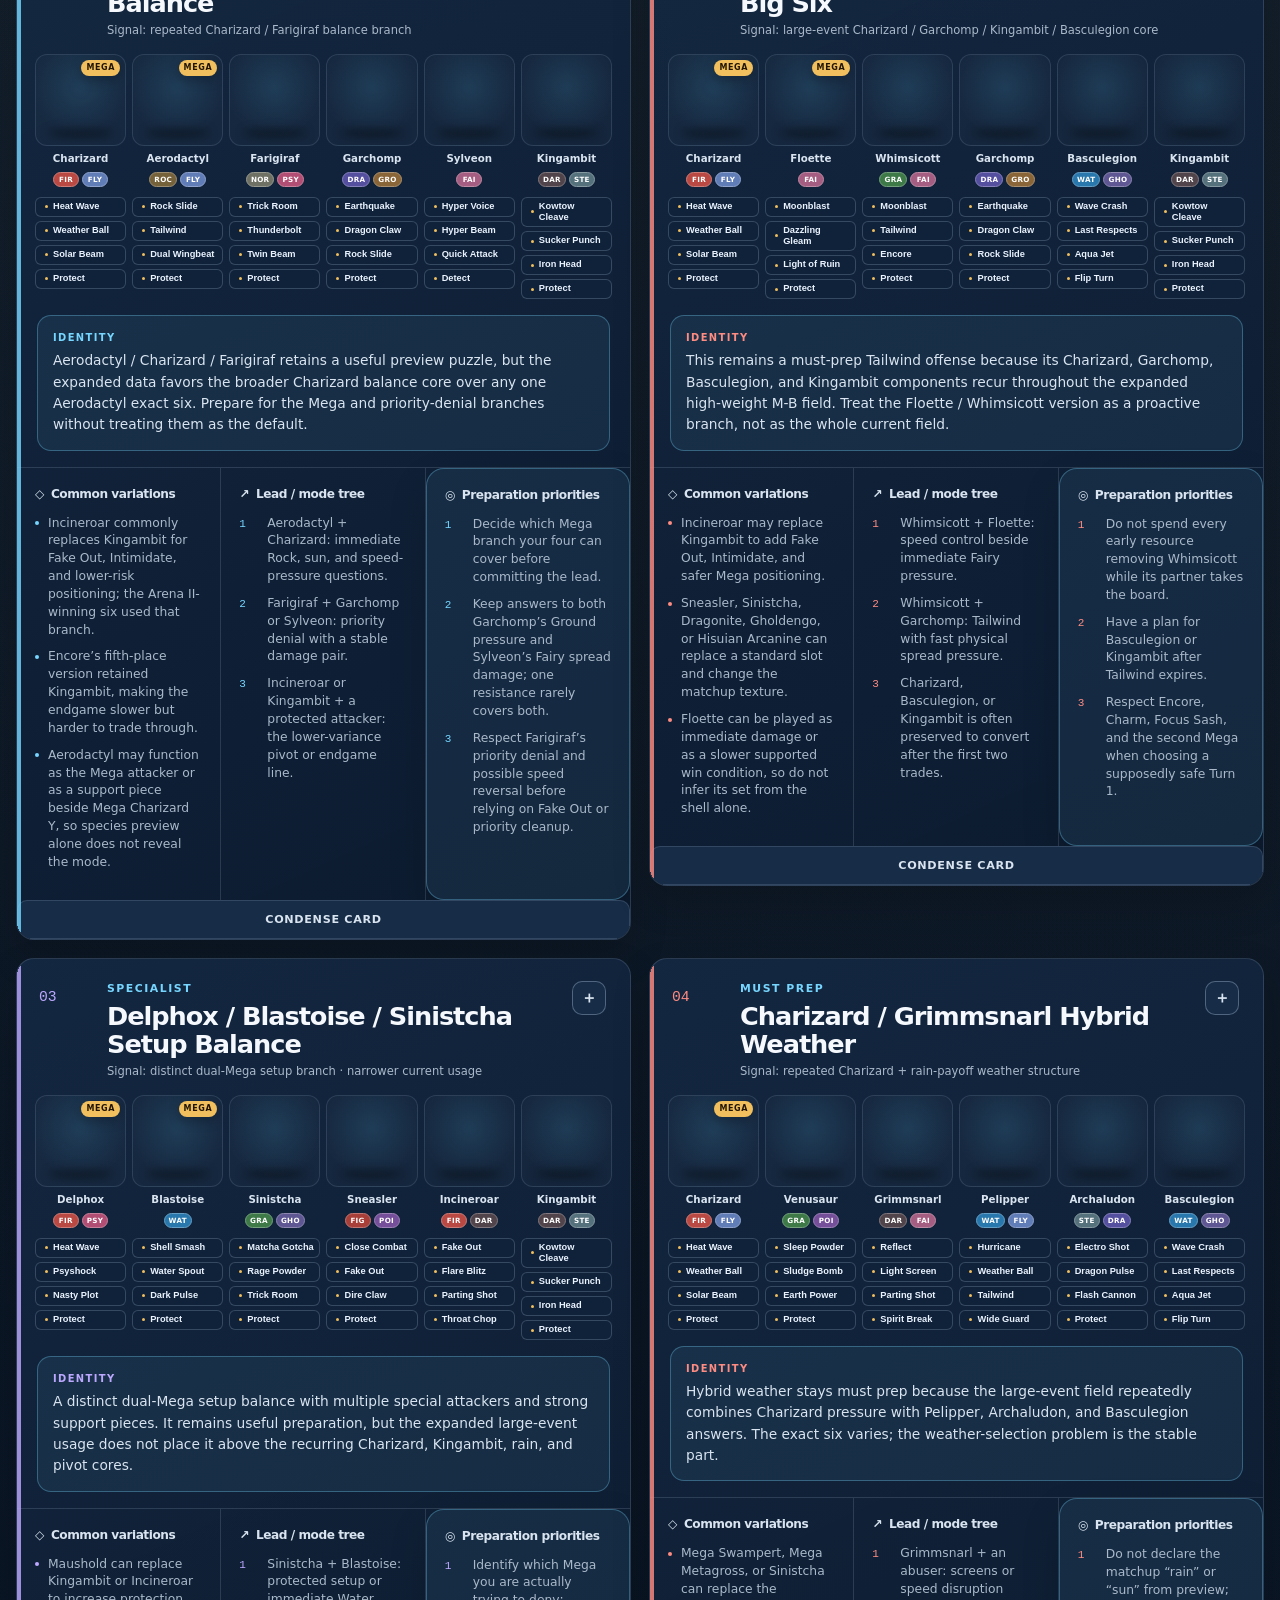
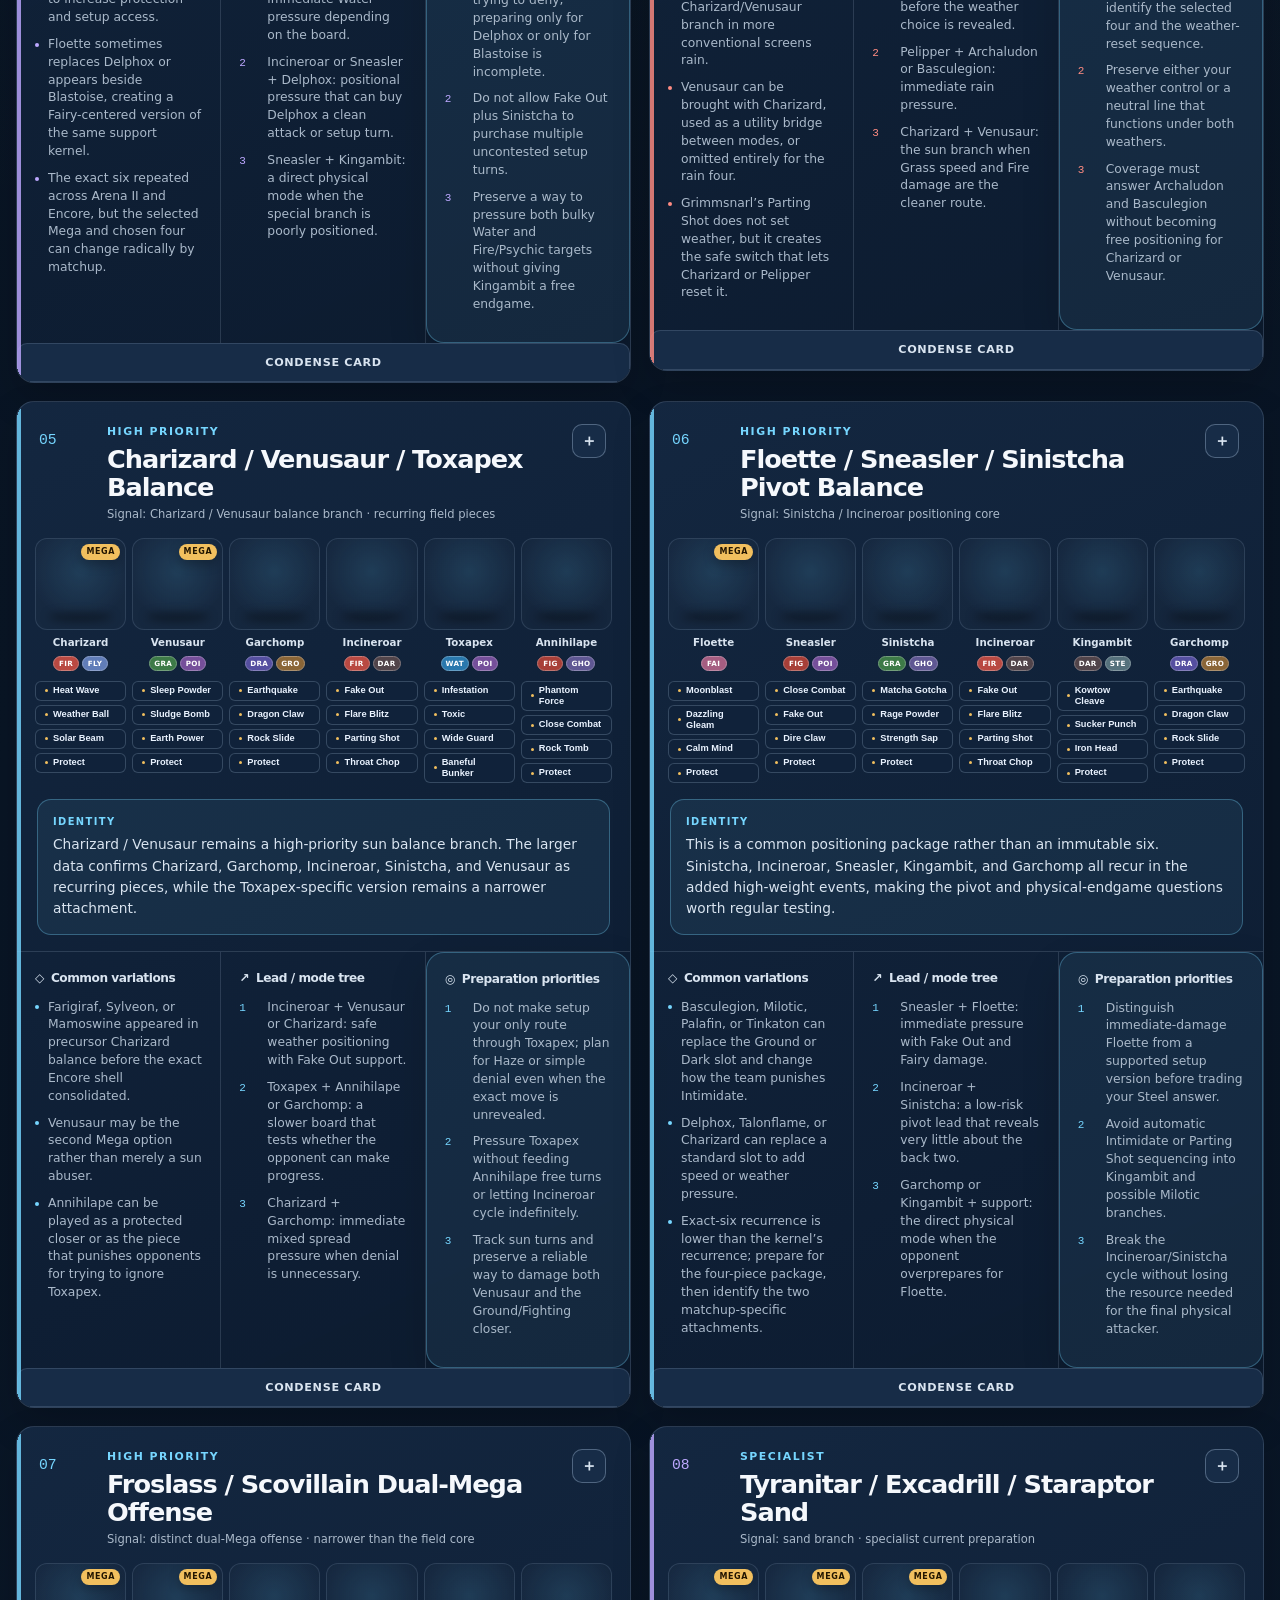
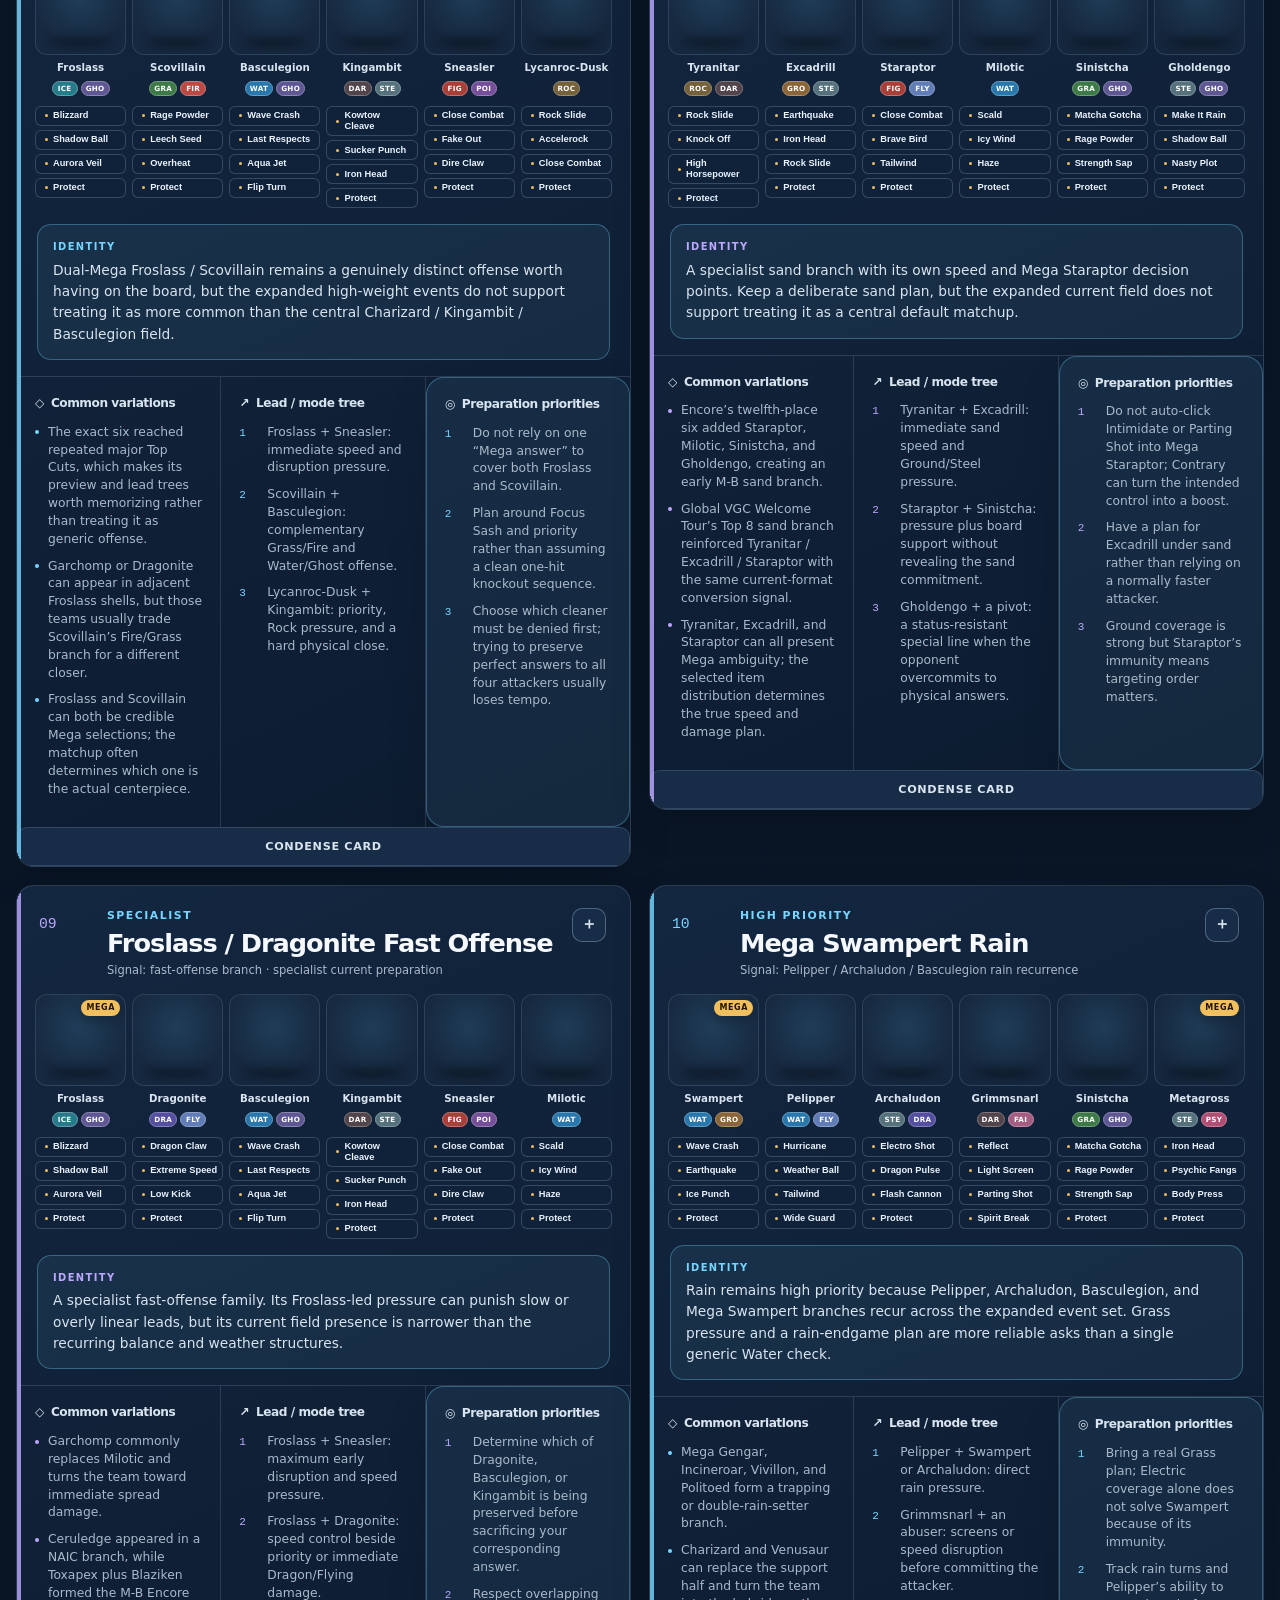
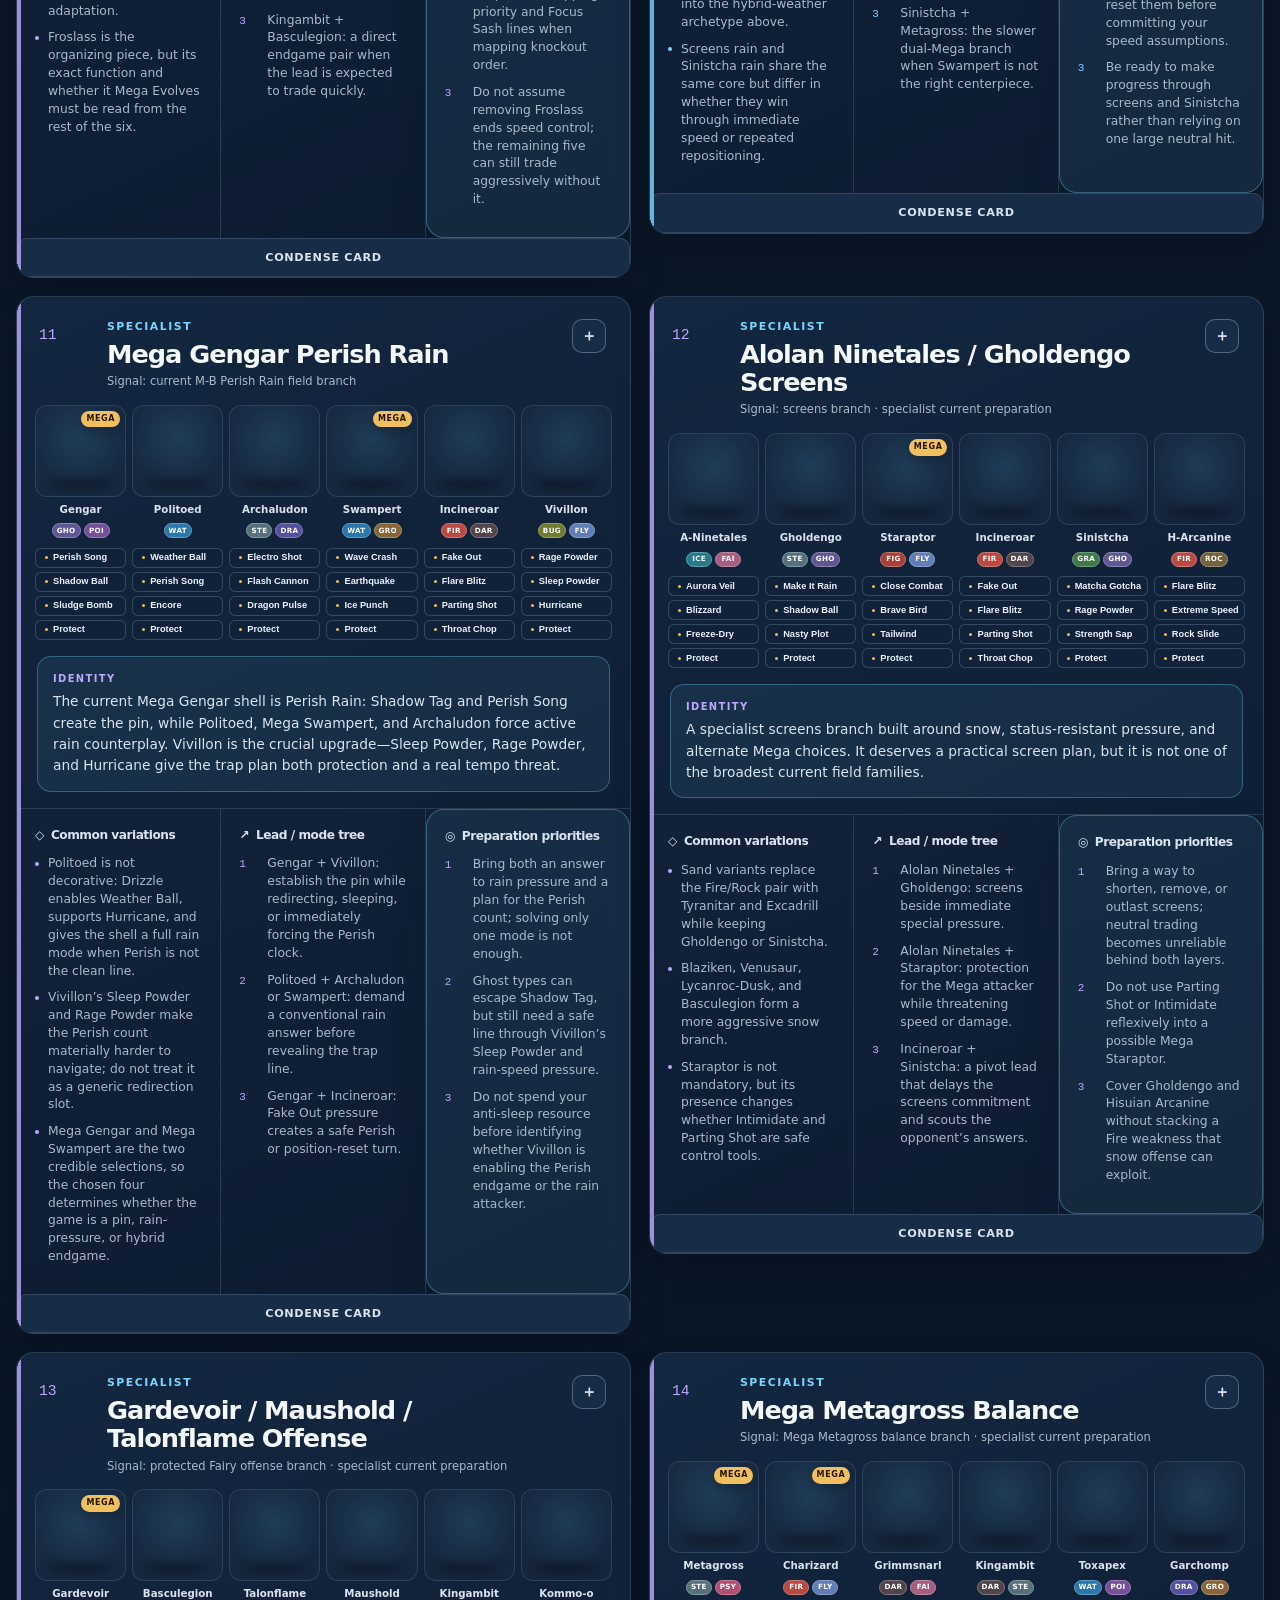
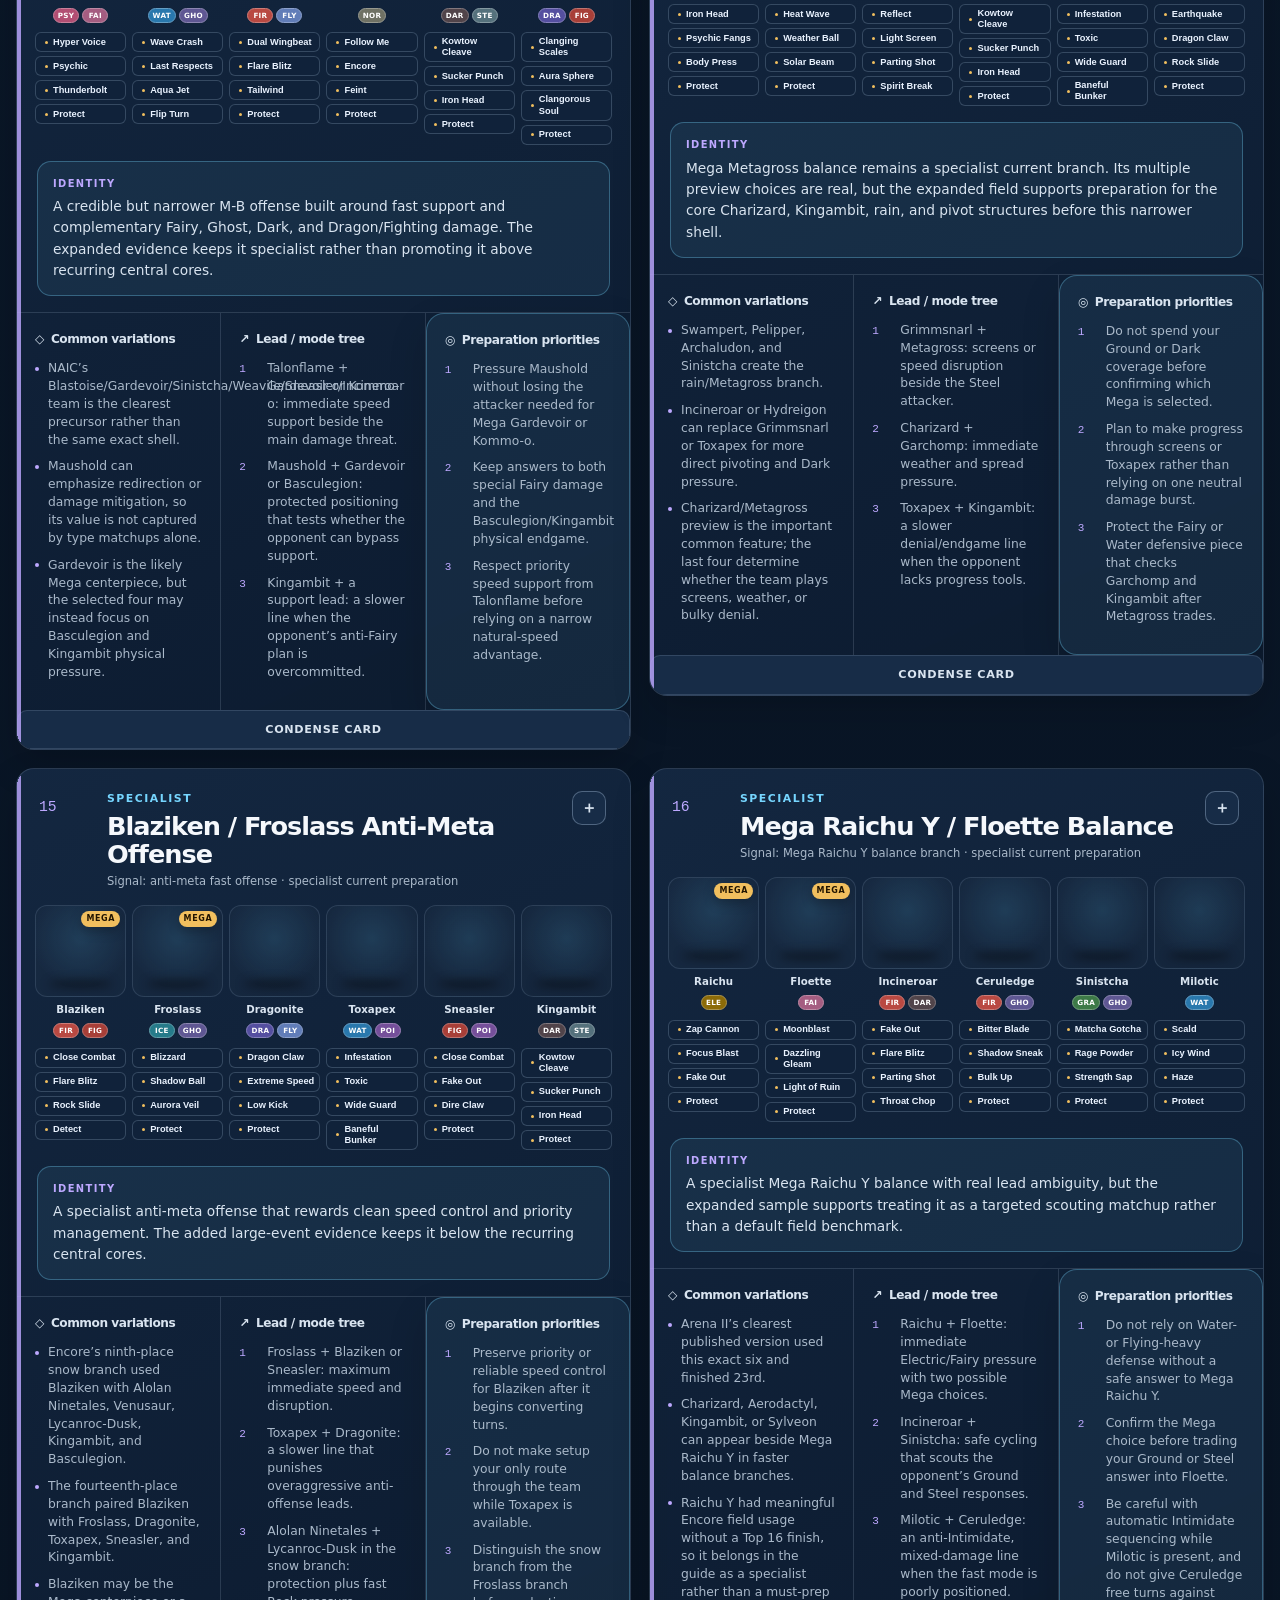
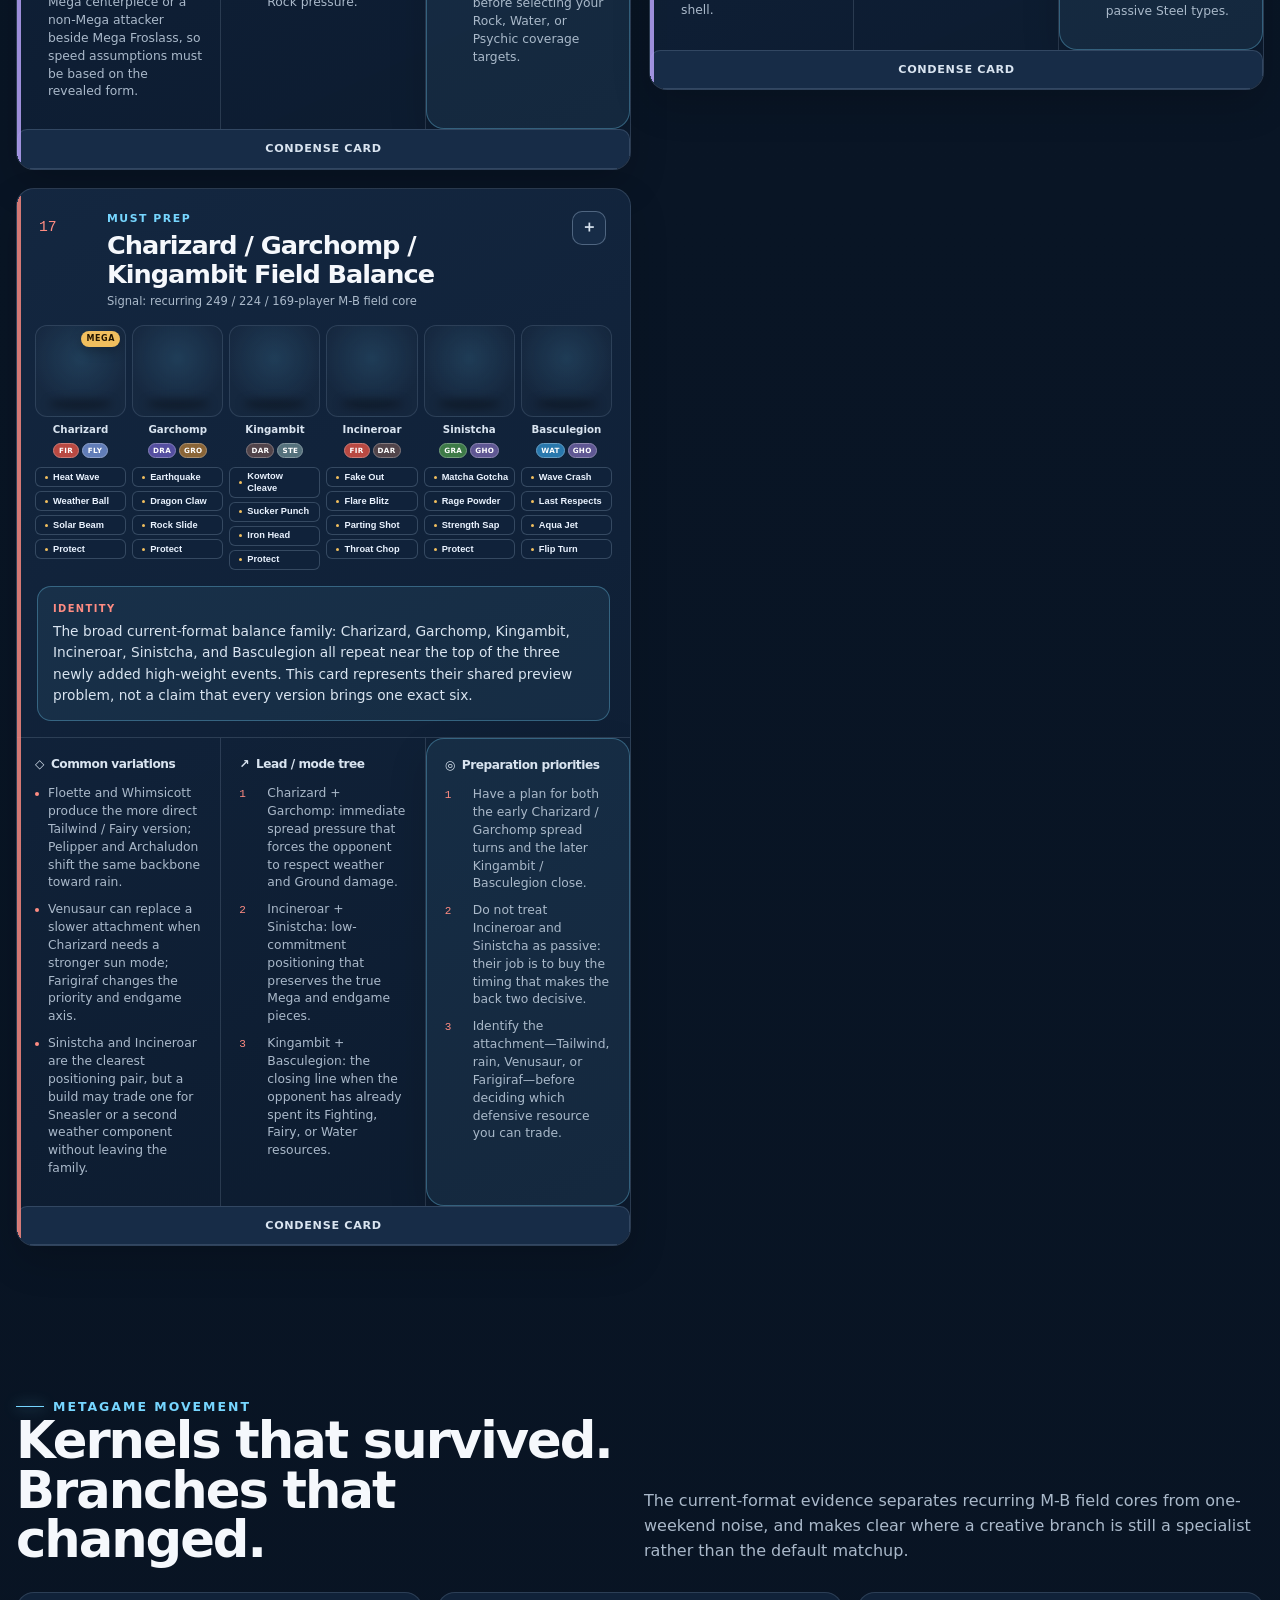
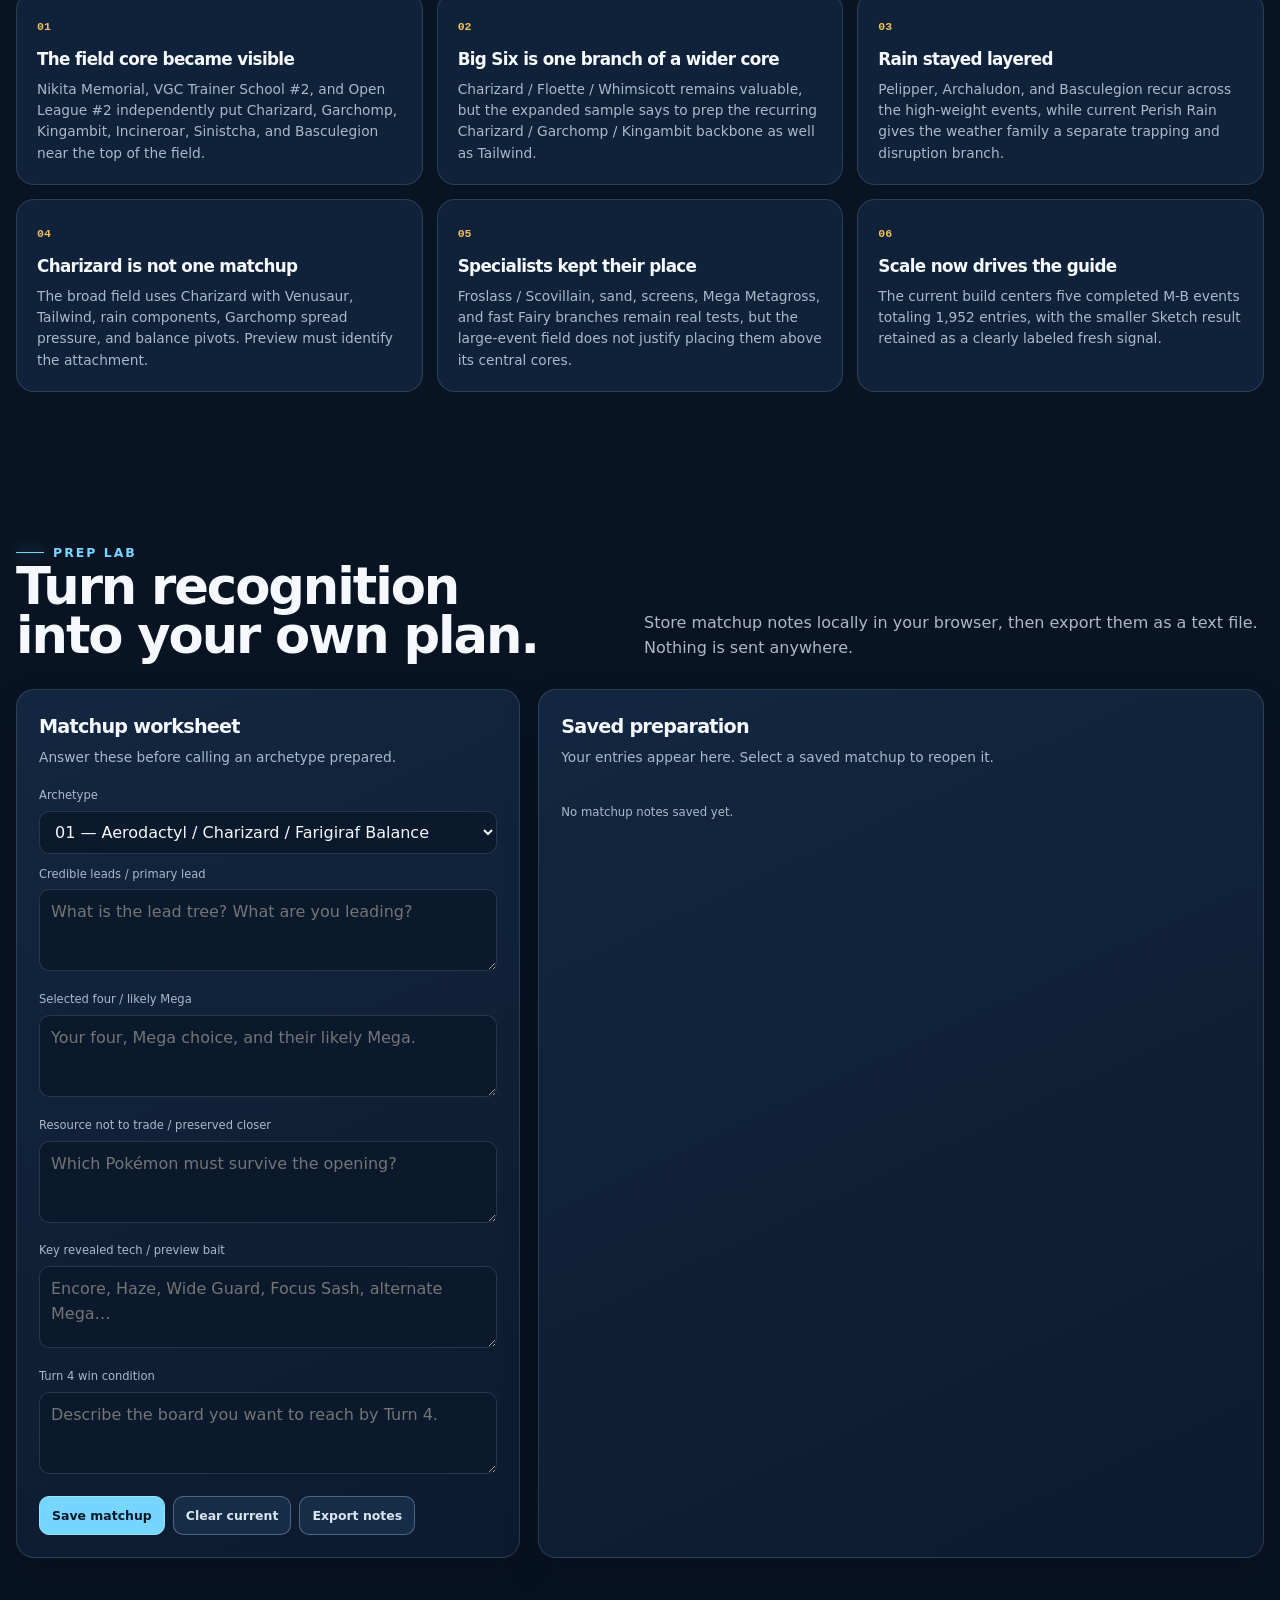
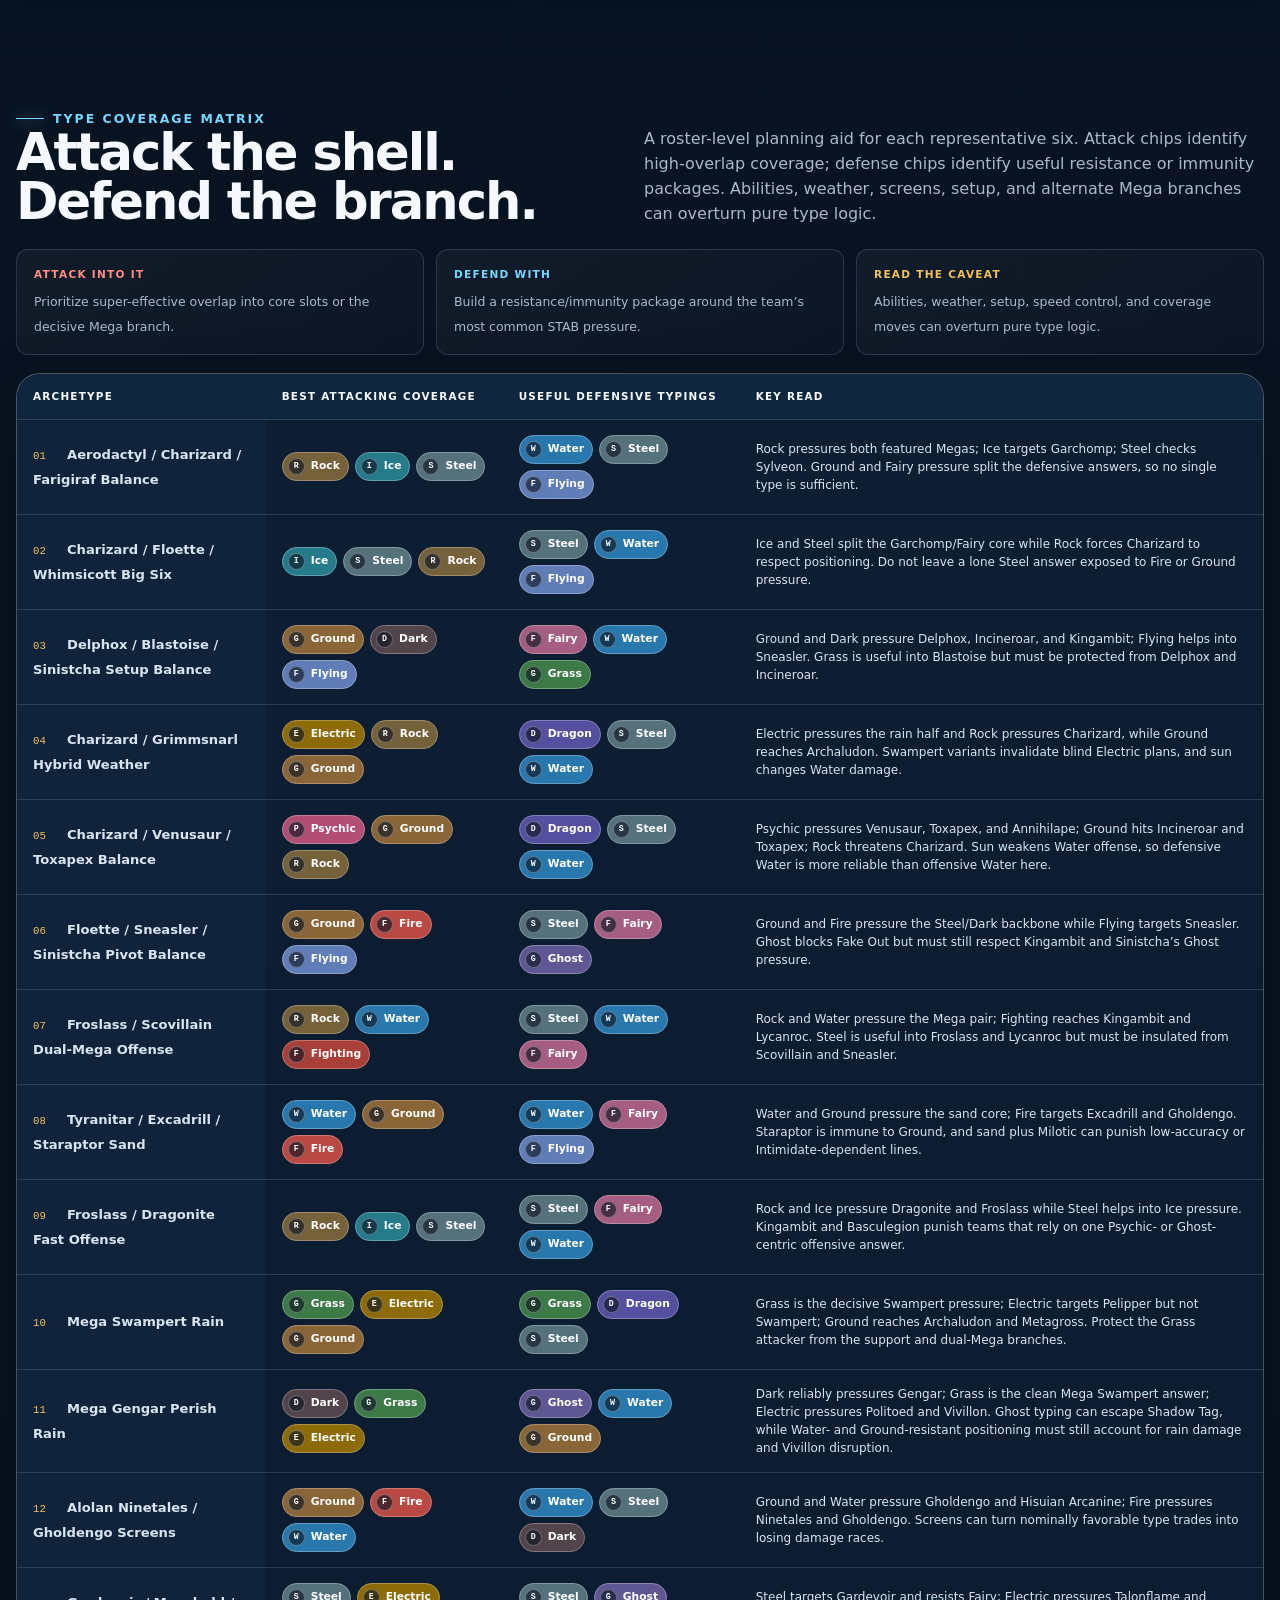
==== commit 1735722e: "Add files via upload" ====
--- a/index.html
+++ b/index.html
@@ -450,6 +450,7 @@
   <a href="./speed-tiers.html">Speed Tiers</a>
   <a href="./matchup-matrix.html">Matchup Matrix</a>
   <a href="./coverage-lab.html">Coverage Lab</a>
+  <a href="./field-pulse.html">Field Pulse</a>
 </nav>
 <header class="topbar">
 <div class="shell topbar-inner">
@@ -463,13 +464,13 @@
 <div>
 <div class="kicker">Current-format evidence rebuild · tournament-prep reference</div>
 <h1>REGULATION M-B <em>ARCHETYPE GUIDE</em></h1>
-<p class="hero-copy">Sixteen evidence-backed families selected from the Grand Champions Festival, NAIC, Smogon VGC Major, Champions Arena II, Grand Champions Festival Encore, and Global VGC Welcome Tour. M-A establishes persistence; four M-B events now control current tier placement.</p>
+<p class="hero-copy">Seventeen current-format families built from large completed Regulation M-B events, then checked against the newest published-team field. The guide now prioritizes repeated M-B usage and distinct preview decisions over inherited historical labels.</p>
 <div class="hero-mantra"><span>Recognize the shell</span><span>Identify the Mega</span><span>Preserve the answer</span><span>Map Turn 4</span></div>
 <div class="stats-row">
-<div class="stat"><strong>16</strong><span>archetype families</span></div>
-<div class="stat"><strong>6</strong><span>core events</span></div>
-<div class="stat"><strong>13,477</strong><span>player sample</span></div>
-<div class="stat"><strong>4</strong><span>M-B events</span></div>
+<div class="stat"><strong>17</strong><span>archetype families</span></div>
+<div class="stat"><strong>5</strong><span>large completed events</span></div>
+<div class="stat"><strong>1,952</strong><span>completed M-B entries</span></div>
+<div class="stat"><strong>1</strong><span>rolling field read</span></div>
 </div>
 </div>
 <div aria-label="Animated high-usage Mega Pokémon lineup" class="hero-panel"><div class="hero-panel-label">TOP 8 MEGAS <span>M-B ranked species order + Mega-stone share · Jul 28</span></div><div class="hero-stage"><div class="hero-mon"><img alt="Animated Mega Staraptor sprite" src="https://play.pokemonshowdown.com/sprites/ani/staraptor-mega.gif"/><span class="hero-mon-name">Mega Staraptor</span><span class="hero-mon-usage">Species #6 · 94.5% Staraptite</span></div><div class="hero-mon"><img alt="Animated Mega Charizard Y sprite" src="https://play.pokemonshowdown.com/sprites/ani/charizard-megay.gif"/><span class="hero-mon-name">Mega Charizard Y</span><span class="hero-mon-usage">Species #8 · 95.4% Zardite Y</span></div><div class="hero-mon"><img alt="Animated Mega Raichu Y sprite" src="https://play.pokemonshowdown.com/sprites/ani/raichu-megay.gif"/><span class="hero-mon-name">Mega Raichu Y</span><span class="hero-mon-usage">Species #9 · 60.5% Raichunite Y</span></div><div class="hero-mon"><img alt="Animated Mega Swampert sprite" src="https://play.pokemonshowdown.com/sprites/ani/swampert-mega.gif"/><span class="hero-mon-name">Mega Swampert</span><span class="hero-mon-usage">Species #15 · 98.5% Swampertite</span></div><div class="hero-mon"><img alt="Animated Mega Metagross sprite" src="https://play.pokemonshowdown.com/sprites/ani/metagross-mega.gif"/><span class="hero-mon-name">Mega Metagross</span><span class="hero-mon-usage">Species #16 · 94.5% Metagrossite</span></div><div class="hero-mon"><img alt="Animated Mega Floette sprite" src="https://play.pokemonshowdown.com/sprites/ani/floette-mega.gif"/><span class="hero-mon-name">Mega Floette</span><span class="hero-mon-usage">Species #18 · 99.4% Floettite</span></div><div class="hero-mon"><img alt="Animated Mega Aerodactyl sprite" src="https://play.pokemonshowdown.com/sprites/ani/aerodactyl-mega.gif"/><span class="hero-mon-name">Mega Aerodactyl</span><span class="hero-mon-usage">Species #20 · 61.2% Aerodactylite</span></div><div class="hero-mon"><img alt="Animated Mega Mawile sprite" src="https://play.pokemonshowdown.com/sprites/ani/mawile-mega.gif"/><span class="hero-mon-name">Mega Mawile</span><span class="hero-mon-usage">Species #24 · 100% Mawilite</span></div></div></div>
@@ -477,7 +478,7 @@
 </section>
 <section class="section" id="field-map">
 <div class="shell">
-<div class="section-head"><div><div class="kicker">Field map</div><h2>The M-B-weighted preparation order.</h2></div><p>Current M-B conversion matters more than historical popularity. Must-prep families repeated or converted strongly across Smogon Major, Arena II, Encore, and Global; high-priority families persisted across the span; specialists are credible but narrower or lower-converting.</p></div>
+<div class="section-head"><div><div class="kicker">Field map</div><h2>The M-B preparation order.</h2></div><p>Repeated usage across the high-weight M-B events now matters more than historical popularity. Must-prep families represent the field’s recurring cores or a distinct, repeatedly relevant decision tree; specialists remain credible but narrower.</p></div>
 <div class="field-map"><div class="field-column must"><h3>Must prep</h3><a href="#archetype-01"><span>01</span>Aerodactyl / Charizard / Farigiraf Balance</a><a href="#archetype-02"><span>02</span>Charizard / Floette / Whimsicott Big Six</a><a href="#archetype-03"><span>03</span>Delphox / Blastoise / Sinistcha Setup Balance</a><a href="#archetype-04"><span>04</span>Charizard / Grimmsnarl Hybrid Weather</a><a href="#archetype-05"><span>05</span>Charizard / Venusaur / Toxapex Balance</a><a href="#archetype-06"><span>06</span>Floette / Sneasler / Sinistcha Pivot Balance</a></div><div class="field-column high"><h3>High priority</h3><a href="#archetype-07"><span>07</span>Froslass / Scovillain Dual-Mega Offense</a><a href="#archetype-08"><span>08</span>Tyranitar / Excadrill / Staraptor Sand</a><a href="#archetype-09"><span>09</span>Froslass / Dragonite Fast Offense</a><a href="#archetype-10"><span>10</span>Mega Swampert Rain</a><a href="#archetype-11"><span>11</span>Mega Gengar Trap Balance</a><a href="#archetype-12"><span>12</span>Alolan Ninetales / Gholdengo Screens</a><a href="#archetype-13"><span>13</span>Gardevoir / Maushold / Talonflame Offense</a></div><div class="field-column specialist"><h3>Specialist</h3><a href="#archetype-14"><span>14</span>Mega Metagross Balance</a><a href="#archetype-15"><span>15</span>Blaziken / Froslass Anti-Meta Offense</a><a href="#archetype-16"><span>16</span>Mega Raichu Y / Floette Balance</a></div></div>
 <div class="workflow">
 <div class="workflow-card"><b>01</b><h3>Identify</h3><p>Name the shell before evaluating every individual species.</p></div>
@@ -489,17 +490,17 @@
 </section><section class="section evidence-section" id="evidence">
 <div class="shell">
 <div class="section-head">
-<div><div class="kicker">Evidence frame</div><h2>Six events.<br/>Four M-B anchors.</h2></div>
-<p>Turin and Indianapolis have been replaced by the two highest-attendance eligible M-B events not already in the original evidence frame: Smogon VGC Major and Global VGC Welcome Tour. The resulting two M-A and four M-B split retains a persistence check while letting current-format results drive preparation priority.</p>
-</div>
-<div class="evidence-grid"><a class="event-card" href="https://www.pokemon-zone.com/champions/tournaments/the-grand-champions-festival/" rel="noopener" target="_blank"><div class="event-top"><span>Baseline anchor</span><b>M-A</b></div><h3>The Grand Champions Festival</h3><p>Apr 25 · 6,109 players</p></a><a class="event-card" href="https://victoryroad.pro/2026-naic/" rel="noopener" target="_blank"><div class="event-top"><span>Persistence anchor</span><b>M-A</b></div><h3>North America Internationals</h3><p>Jun 12–14 · 1,096 players</p></a><a class="event-card" href="https://www.pokemon-zone.com/champions/tournaments/smogon-vgc-major-live-2026-1500-prize-reg-m-b/" rel="noopener" target="_blank"><div class="event-top"><span>Current-format anchor</span><b>M-B</b></div><h3>Smogon VGC Major</h3><p>Jun 20 · 898 players</p></a><a class="event-card" href="https://victoryroad.pro/vr-champions-arena-2/" rel="noopener" target="_blank"><div class="event-top"><span>Current-format anchor</span><b>M-B</b></div><h3>Champions Arena II</h3><p>Jul 4–5 · 706 players</p></a><a class="event-card" href="https://www.pokemcp.com/events/2026-07-11-the-grand-champions-festival-encore" rel="noopener" target="_blank"><div class="event-top"><span>Current-format anchor</span><b>M-B</b></div><h3>Grand Champions Festival Encore</h3><p>Jul 11 · 4,254 players</p></a><a class="event-card" href="https://www.pokemon-zone.com/champions/tournaments/free-entry-250-global-vgc-welcome-tour/" rel="noopener" target="_blank"><div class="event-top"><span>Current-format anchor</span><b>M-B</b></div><h3>Global VGC Welcome Tour</h3><p>Jul 25 · 414 players</p></a></div>
+<div><div class="kicker">Evidence frame</div><h2>Current M-B.<br/>Weighted by scale.</h2></div>
+<p>The guide now uses five large completed M-B events as its main evidence base. Nikita Memorial, VGC Trainer School #2, and Open League #2 were added after the original refresh; the current 72-player Sketch field is displayed as a fresh signal, not blended into the large-event claims.</p>
+</div>
+<div class="evidence-grid"><a class="event-card" href="https://cdn.pikalytics.com/tournaments/limitless/smogon-vgc-major-live-2026-1500-prize-reg-m-b-996550?team=345" rel="noopener" target="_blank"><div class="event-top"><span>Largest completed anchor</span><b>M-B</b></div><h3>Smogon VGC Major</h3><p>898 players · 16 rounds</p></a><a class="event-card" href="https://www.pikalytics.com/tournaments/limitless/maddo-s-cup-10-100-for-the-winner-reg-m-b-d3d7cf" rel="noopener" target="_blank"><div class="event-top"><span>Large completed anchor</span><b>M-B</b></div><h3>Maddo's Cup #10</h3><p>412 players · 15 rounds</p></a><a class="event-card" href="https://play.limitlesstcg.com/tournament/6a52c42cc0a6bab82fbbc6ca/metagame" rel="noopener" target="_blank"><div class="event-top"><span>Added high-weight event</span><b>M-B</b></div><h3>Nikita Memorial</h3><p>249 players · 8 Swiss + Top 32</p></a><a class="event-card" href="https://play.limitlesstcg.com/tournament/6a3a947683fd320299bce8b5/metagame" rel="noopener" target="_blank"><div class="event-top"><span>Added high-weight event</span><b>M-B</b></div><h3>VGC Trainer School #2</h3><p>224 players · 8 Swiss + Top Cut</p></a><a class="event-card" href="https://www.pikalytics.com/tournaments/limitless/regulation-m-b-open-league-2-8e433e" rel="noopener" target="_blank"><div class="event-top"><span>Added high-weight event</span><b>M-B</b></div><h3>Open League #2</h3><p>169 players · 11 rounds</p></a><a class="event-card" href="https://www.pikalytics.com/tournaments/limitless/sketch-academy-sunday-regulation-m-b-tournament-bd3c3d" rel="noopener" target="_blank"><div class="event-top"><span>Current field signal</span><b>M-B</b></div><h3>Sketch Academy Sunday</h3><p>72 players · 10 rounds · signal only</p></a></div>
 <div class="method-grid">
-<div class="method-card"><b>01</b><h3>Persistence baseline</h3><p>GCF and NAIC identify durable M-A kernels without being allowed to dictate a current-format tier by themselves.</p></div>
-<div class="method-card"><b>02</b><h3>Current conversion</h3><p>Smogon Major, Arena II, Encore, and Global control tier placement. An M-A shell is not promoted merely because it was once popular.</p></div>
+<div class="method-card"><b>01</b><h3>Scale first</h3><p>Completed events are weighted by entrant count. The five large M-B events contribute 1,952 completed entries before the rolling signal is considered.</p></div>
+<div class="method-card"><b>02</b><h3>Field recurrence</h3><p>A family rises when its core repeats across those events—not merely because one exact six had a deep finish or because an old-format shell was famous.</p></div>
 <div class="method-card"><b>03</b><h3>Family threshold</h3><p>Top-cut repetition, exact-six recurrence, field usage, and a distinct preview/lead tree determine whether a shell earns its own card.</p></div>
 <div class="method-card"><b>04</b><h3>Representative six</h3><p>Each ribbon is a useful representative roster. Its moves are an event-weighted profile for that specific archetype—not a claim that every branch carries one identical imported six.</p></div>
 </div>
-<div class="scope-note"><strong>Scope note.</strong> Regulation M-B began June 17 and added 22 Pokémon plus 16 Mega Evolutions. Historical M-A evidence is weighted as persistence data, while four M-B events drive the current-format tiers. Evidence refreshed July 28, 2026.</div>
+<div class="scope-note"><strong>Scope note.</strong> Regulation M-B began June 17 and added 22 Pokémon plus 16 Mega Evolutions. This page now treats current M-B completed-event usage as the main evidence, while Field Pulse labels smaller and live samples separately. Evidence refreshed July 28, 2026.</div>
 </div>
 </section>
 <section class="section" id="library">
@@ -554,7 +555,7 @@
 <div class="mon-name">Kingambit</div>
 <div aria-label="Kingambit typing" class="type-row"><span aria-label="Dark type" class="type-mini type-dark" title="Dark type">DAR</span><span aria-label="Steel type" class="type-mini type-steel" title="Steel type">STE</span></div>
 </div></div>
-<div class="identity-callout"><span>IDENTITY</span><p>The cleanest persistent benchmark in the six-event sample. Charizard and Aerodactyl create two different Mega and speed-pressure branches, Farigiraf changes priority and speed interactions, and Garchomp plus Sylveon or Kingambit supplies the closing damage.</p></div>
+<div class="identity-callout"><span>IDENTITY</span><p>A high-priority preview puzzle built around Mega ambiguity, speed pressure, and Farigiraf priority denial. The broader M-B data now treats it as one Charizard balance branch rather than the format’s default benchmark.</p></div>
 <div class="card-details">
 <section class="detail-block"><h4><span class="detail-icon">◇</span>Common variations</h4><ul class="clean-list"><li>Incineroar commonly replaces Kingambit for Fake Out, Intimidate, and lower-risk positioning; the Arena II-winning six used that branch.</li><li>Encore’s fifth-place version retained Kingambit, making the endgame slower but harder to trade through.</li><li>Aerodactyl may function as the Mega attacker or as a support piece beside Mega Charizard Y, so species preview alone does not reveal the mode.</li></ul></section>
 <section class="detail-block"><h4><span class="detail-icon">↗</span>Lead / mode tree</h4><ul class="mode-list"><li><span class="step-num">1</span><span>Aerodactyl + Charizard: immediate Rock, sun, and speed-pressure questions.</span></li><li><span class="step-num">2</span><span>Farigiraf + Garchomp or Sylveon: priority denial with a stable damage pair.</span></li><li><span class="step-num">3</span><span>Incineroar or Kingambit + a protected attacker: the lower-variance pivot or endgame line.</span></li></ul></section>
@@ -1135,7 +1136,7 @@
 </section>
 <section class="section" id="movement">
 <div class="shell">
-<div class="section-head"><div><div class="kicker">Metagame movement</div><h2>Kernels that survived.<br/>Branches that changed.</h2></div><p>The six-event frame separates durable team-building kernels from one-weekend noise and shows which M-A ideas actually converted after the M-B expansion.</p></div>
+<div class="section-head"><div><div class="kicker">Metagame movement</div><h2>Kernels that survived.<br/>Branches that changed.</h2></div><p>The current-format evidence separates recurring M-B field cores from one-weekend noise, and makes clear where a creative branch is still a specialist rather than the default matchup.</p></div>
 <div class="trend-grid"><div class="trend-card"><b>01</b><h3>AeroZard persisted</h3><p>Aerodactyl / Charizard / Farigiraf remained the cleanest benchmark from Indianapolis through Arena II and Encore.</p></div><div class="trend-card"><b>02</b><h3>Big Six survived</h3><p>Charizard / Floette / Whimsicott stayed relevant, but M-B added enough credible branches that it no longer defines the field alone.</p></div><div class="trend-card"><b>03</b><h3>Delphox / Blastoise arrived</h3><p>The repeated Sinistcha-supported dual-Mega shell is a genuine M-B development, not an M-A carryover.</p></div><div class="trend-card"><b>04</b><h3>Weather construction changed</h3><p>Encore’s best weather team embedded Charizard inside a Pelipper / Archaludon / Basculegion shell rather than choosing one weather at preview.</p></div><div class="trend-card"><b>05</b><h3>Toxapex sun converted</h3><p>Charizard / Venusaur / Toxapex moved from a precursor balance idea into an exact repeated Encore Top 16 shell.</p></div><div class="trend-card"><b>06</b><h3>Novelty needs a threshold</h3><p>A single Top Cut can justify a specialist card, but not Must Prep status without field presence, repetition, or a clearly distinct decision tree.</p></div></div>
 </div>
 </section>
@@ -1243,36 +1244,37 @@
 <td class="coverage-note">Ground is the cleanest Raichu pressure; Steel targets Floette; Rock helps into Ceruledge’s Fire typing. Ground defenders block Electric but still need protection from Incineroar, Milotic, and Sinistcha coverage.</td>
 </tr></tbody></table></div><div class="coverage-method"><strong>Method note.</strong> Recommendations combine the standard type-effectiveness chart with the six Pokémon shown on each archetype card and the likely Mega branch. They intentionally avoid pretending that one type can solve a full doubles matchup.</div></div></section></main>
 <footer class="sources"><div class="shell footer-grid">
-<div><strong>Evidence frame. </strong>Grand Champions Festival (6,109), North America International Championships (1,096 Masters), Smogon VGC Major (898), Champions Arena II (706), Grand Champions Festival Encore (4,254), and Global VGC Welcome Tour (414): 13,477 players total. GCF and NAIC establish persistence; the four M-B events control current tier placement. Smogon Major and Global VGC Welcome Tour are the highest-attendance eligible M-B replacements not already in the original six-event frame.</div>
+<div><strong>Evidence frame. </strong>Smogon VGC Major (898), Maddo's Cup #10 (412), Nikita Vlasenko Memorial (249), VGC Trainer School #2 (224), and Regulation M-B Open League #2 (169): 1,952 completed M-B entries. The Sketch Academy Sunday 72-player event is shown separately as a current field signal. Completed-event scale and recurrence drive tier placement.</div>
 <div><strong>Rules, move profiles, and assets. </strong>Regulation dates and additions: official Pokémon Champions notices. Every move list is a context-specific Regulation M-B profile rebuilt from Pikalytics published-team event pages and current event move usage; it is not a generic species set or a claim that every branch uses an identical four moves. Top-Mega panel: Pikalytics Regulation M-B S3 ranked data accessed July 28, 2026; species are ordered by monthly usage rank and filtered by each species’ Mega-stone share. The stone percentage is the share of that species holding the named Mega Stone, not total field usage. Animated sprites: Pokémon Showdown / Smogon community. Move profiles refreshed July 28, 2026.</div>
 </div></footer>
 <div class="compare-dock" id="compareDock"><span class="compare-label">PINNED</span><div class="compare-items" id="compareItems"></div><button class="compare-action" id="compareOpen" type="button">Compare</button></div>
 <div aria-labelledby="comparisonTitle" aria-modal="true" class="comparison-modal" id="comparisonModal" role="dialog"><div class="comparison-sheet"><div class="comparison-head"><h2 id="comparisonTitle">Archetype comparison</h2><button class="close-modal" id="comparisonClose" type="button">Close</button></div><div class="comparison-grid" id="comparisonGrid"></div></div></div>
 <button aria-label="Back to top" class="to-top" id="toTop" type="button">↑</button>
 <script>
-    // Reweight tiers around the four current-format events: Smogon Major, Arena II, Encore, and Global.
-    // M-A events remain persistence evidence, but cannot by themselves elevate a family.
+    // Reweight around the five highest-scale completed M-B events in the current data set.
+    // The 72-player Sketch result is a fresh signal, not a placement or tier-deciding result.
     const mbTiers = {
-      '01':'high','02':'must','03':'must','04':'must','05':'high','06':'high','07':'must','08':'must',
-      '09':'high','10':'high','11':'specialist','12':'high','13':'specialist','14':'high','15':'specialist','16':'specialist'
+      '01':'high','02':'must','03':'specialist','04':'must','05':'high','06':'high','07':'high','08':'specialist',
+      '09':'specialist','10':'high','11':'specialist','12':'specialist','13':'specialist','14':'specialist','15':'specialist','16':'specialist','17':'must'
     };
     const mbSignals = {
-      '01':'Signal: Arena II champion · M-B field',
-      '02':'Signal: Smogon Major champion · Arena II · Global Top 8',
-      '03':'Signal: Arena II · Encore · Global Top 4',
-      '04':'Signal: Arena II · Encore · Global Top 2',
-      '05':'Signal: Arena II · Encore · Global champion sun branch',
-      '06':'Signal: Smogon Major field · Arena II · Encore · Global support core',
-      '07':'Signal: Smogon Major Top 3 · Arena II · Encore',
-      '08':'Signal: Encore · Global Top 8',
-      '09':'Signal: GCF legacy · Encore field',
-      '10':'Signal: Smogon Major field · Arena II field · Global Top 2 hybrid rain',
-      '11':'Signal: current M-B Perish Rain · Arena II rain-trap branch',
-      '12':'Signal: GCF presence · Encore',
-      '13':'Signal: Encore · Global Top 8 branch',
-      '14':'Signal: Smogon Major field · Global Top 3',
-      '15':'Signal: Encore Top 16',
-      '16':'Signal: Smogon Major field · Arena II · Encore field'
+      '01':'Signal: repeated Charizard / Farigiraf balance branch',
+      '02':'Signal: large-event Charizard / Garchomp / Kingambit / Basculegion core',
+      '03':'Signal: distinct dual-Mega setup branch · narrower current usage',
+      '04':'Signal: repeated Charizard + rain-payoff weather structure',
+      '05':'Signal: Charizard / Venusaur balance branch · recurring field pieces',
+      '06':'Signal: Sinistcha / Incineroar positioning core',
+      '07':'Signal: distinct dual-Mega offense · narrower than the field core',
+      '08':'Signal: sand branch · specialist current preparation',
+      '09':'Signal: fast-offense branch · specialist current preparation',
+      '10':'Signal: Pelipper / Archaludon / Basculegion rain recurrence',
+      '11':'Signal: current M-B Perish Rain field branch',
+      '12':'Signal: screens branch · specialist current preparation',
+      '13':'Signal: protected Fairy offense branch · specialist current preparation',
+      '14':'Signal: Mega Metagross balance branch · specialist current preparation',
+      '15':'Signal: anti-meta fast offense · specialist current preparation',
+      '16':'Signal: Mega Raichu Y balance branch · specialist current preparation',
+      '17':'Signal: recurring 249 / 224 / 169-player M-B field core'
     };
     const tierLabel = {must:'MUST PREP',high:'HIGH PRIORITY',specialist:'SPECIALIST'};
     document.querySelectorAll('.archetype-card').forEach(card => {
@@ -1286,19 +1288,75 @@
       card.querySelector('.source-line').textContent = mbSignals[id];
     });
     const revisedIdentities = {
-      '02':'The defining M-A offense is no longer promoted on legacy alone: it won the 898-player Smogon VGC Major under M-B, confirming Tailwind, immediate Fairy pressure, sun-enabled damage, and a preserved physical closer as a current must-prep branch.',
-      '01':'An Arena II-winning M-B balance with a distinctive preview puzzle, but it has less repeated current-format conversion than the core Must Prep families. Prepare for its Mega and priority-denial branches without making it the default field benchmark.',
-      '05':'A current bulky-sun branch. Global VGC Welcome Tour was won by Charizard / Venusaur with Sinistcha, Incineroar, Floette, and Garchomp; that confirms the sun core while keeping the Toxapex-specific version at high priority rather than claiming an exact-six recurrence.',
-      '06':'A common current support and pivot structure rather than an independently repeated exact-six result. Its broad field presence makes it high priority, while the four-event reweight keeps the narrowest variants below Must Prep.',
-      '07':'A current-format must-prep offense: the dual-Mega Froslass / Scovillain six reached Top 3 at the 898-player Smogon VGC Major and also appeared in the earlier M-B anchors. It punishes one-dimensional Mega answers and slow defensive leads.',
-      '11':'A board-control specialist centered on Mega Gengar’s trapping rather than a mandatory Perish Song script. Its older M-A branches remain useful scouting context, but it did not repeat strongly enough across the four M-B anchors for high-priority status.',
-      '13':'A credible but narrower M-B offense built around fast support, protected positioning, and complementary Fairy, Ghost, Dark, and Dragon/Fighting damage. Its current evidence is not broad enough to elevate it beyond specialist preparation.',
-      '14':'A field-relevant balance family whose current conversion improved with a Global VGC Welcome Tour Top 3. Mega Metagross remains high priority because its Charizard, rain, screens, and bulky-denial branches create distinct preview decisions.'
+      '02':'This remains a must-prep Tailwind offense because its Charizard, Garchomp, Basculegion, and Kingambit components recur throughout the expanded high-weight M-B field. Treat the Floette / Whimsicott version as a proactive branch, not as the whole current field.',
+      '01':'Aerodactyl / Charizard / Farigiraf retains a useful preview puzzle, but the expanded data favors the broader Charizard balance core over any one Aerodactyl exact six. Prepare for the Mega and priority-denial branches without treating them as the default.',
+      '04':'Hybrid weather stays must prep because the large-event field repeatedly combines Charizard pressure with Pelipper, Archaludon, and Basculegion answers. The exact six varies; the weather-selection problem is the stable part.',
+      '05':'Charizard / Venusaur remains a high-priority sun balance branch. The larger data confirms Charizard, Garchomp, Incineroar, Sinistcha, and Venusaur as recurring pieces, while the Toxapex-specific version remains a narrower attachment.',
+      '06':'This is a common positioning package rather than an immutable six. Sinistcha, Incineroar, Sneasler, Kingambit, and Garchomp all recur in the added high-weight events, making the pivot and physical-endgame questions worth regular testing.',
+      '07':'Dual-Mega Froslass / Scovillain remains a genuinely distinct offense worth having on the board, but the expanded high-weight events do not support treating it as more common than the central Charizard / Kingambit / Basculegion field.',
+      '10':'Rain remains high priority because Pelipper, Archaludon, Basculegion, and Mega Swampert branches recur across the expanded event set. Grass pressure and a rain-endgame plan are more reliable asks than a single generic Water check.',
+      '11':'A board-control specialist centered on Mega Gengar’s trapping and the current Perish Rain branch. The expanded large-event sample keeps it specialist, while the current published-team signal makes its rain and Vivillon modes worth knowing.',
+      '03':'A distinct dual-Mega setup balance with multiple special attackers and strong support pieces. It remains useful preparation, but the expanded large-event usage does not place it above the recurring Charizard, Kingambit, rain, and pivot cores.',
+      '08':'A specialist sand branch with its own speed and Mega Staraptor decision points. Keep a deliberate sand plan, but the expanded current field does not support treating it as a central default matchup.',
+      '09':'A specialist fast-offense family. Its Froslass-led pressure can punish slow or overly linear leads, but its current field presence is narrower than the recurring balance and weather structures.',
+      '12':'A specialist screens branch built around snow, status-resistant pressure, and alternate Mega choices. It deserves a practical screen plan, but it is not one of the broadest current field families.',
+      '15':'A specialist anti-meta offense that rewards clean speed control and priority management. The added large-event evidence keeps it below the recurring central cores.',
+      '16':'A specialist Mega Raichu Y balance with real lead ambiguity, but the expanded sample supports treating it as a targeted scouting matchup rather than a default field benchmark.',
+      '13':'A credible but narrower M-B offense built around fast support and complementary Fairy, Ghost, Dark, and Dragon/Fighting damage. The expanded evidence keeps it specialist rather than promoting it above recurring central cores.',
+      '14':'Mega Metagross balance remains a specialist current branch. Its multiple preview choices are real, but the expanded field supports preparation for the core Charizard, Kingambit, rain, and pivot structures before this narrower shell.'
     };
     Object.entries(revisedIdentities).forEach(([id,text]) => {
       const target = document.querySelector(`#archetype-${id} .identity-callout p`);
       if (target) target.textContent = text;
     });
+    const currentSearchTerms = {
+      '01':'aerodactyl charizard farigiraf high priority mega ambiguity priority denial speed control',
+      '02':'charizard floette whimsicott big six must prep tailwind fairy garchomp basculegion kingambit',
+      '03':'delphox blastoise sinistcha setup specialist dual mega fake out',
+      '04':'charizard grimmsnarl hybrid weather must prep pelipper archaludon basculegion venusaur',
+      '05':'charizard venusaur toxapex balance high priority sun garchomp incineroar',
+      '06':'floette sneasler sinistcha pivot balance high priority incineroar kingambit garchomp',
+      '07':'froslass scovillain dual mega offense high priority basculegion kingambit sneasler',
+      '08':'tyranitar excadrill staraptor sand specialist gholdengo',
+      '09':'froslass dragonite fast offense specialist basculegion kingambit',
+      '10':'mega swampert rain high priority pelipper archaludon basculegion grass pressure',
+      '11':'mega gengar perish rain specialist politoed archaludon swampert vivillon',
+      '12':'alolan ninetales gholdengo screens specialist snow staraptor',
+      '13':'gardevoir maushold talonflame offense specialist basculegion kingambit kommo o',
+      '14':'mega metagross balance specialist charizard grimmsnarl',
+      '15':'blaziken froslass anti meta offense specialist',
+      '16':'mega raichu y floette balance specialist incineroar sinistcha',
+      '17':'charizard garchomp kingambit field balance must prep incineroar sinistcha basculegion'
+    };
+    Object.entries(currentSearchTerms).forEach(([id,terms])=>{const card=document.getElementById(`archetype-${id}`);if(card)card.dataset.search=terms;});
+    function appendExpandedFieldCoreCard() {
+      if (document.getElementById('archetype-17')) return;
+      const makeTile = ({name,types,sprite,mega=false,megaSprite}) => {
+        const typeList=types.join(',');
+        const displayedSprite=mega?(megaSprite||`${sprite}-mega`):sprite;
+        return `<div class="mon-tile" data-base-types="${typeList}" data-mega-types="${typeList}" title="${name} — ${mega?'Mega candidate':'Core slot'}"><div class="mon-stage"><img alt="Animated ${name} sprite" class="mon-gif" data-base="https://play.pokemonshowdown.com/sprites/ani/${sprite}.gif" data-fallback="https://play.pokemonshowdown.com/sprites/gen5/${sprite}.png" data-mega="https://play.pokemonshowdown.com/sprites/ani/${displayedSprite}.gif" decoding="async" loading="lazy" src="https://play.pokemonshowdown.com/sprites/ani/${displayedSprite}.gif"/>${mega?'<span class="mega-badge">MEGA</span>':''}</div><div class="mon-name">${name}</div><div aria-label="${name} typing" class="type-row"></div></div>`;
+      };
+      const members=[
+        {name:'Charizard',types:['Fire','Flying'],sprite:'charizard',mega:true,megaSprite:'charizard-megay'},
+        {name:'Garchomp',types:['Dragon','Ground'],sprite:'garchomp'},
+        {name:'Kingambit',types:['Dark','Steel'],sprite:'kingambit'},
+        {name:'Incineroar',types:['Fire','Dark'],sprite:'incineroar'},
+        {name:'Sinistcha',types:['Grass','Ghost'],sprite:'sinistcha'},
+        {name:'Basculegion',types:['Water','Ghost'],sprite:'basculegion'}
+      ];
+      const card=document.createElement('article');
+      card.className='archetype-card tier-must';
+      card.id='archetype-17';
+      card.dataset.tier='must';
+      card.dataset.search='charizard garchomp kingambit balance must prep incineroar sinistcha basculegion current m-b field core nikita memorial trainer school open league repeated large event balance sun pivot endgame';
+      card.innerHTML=`<header class="card-head"><div class="card-number">17</div><div class="card-title-wrap"><div class="eyebrow">MUST PREP</div><h3>Charizard / Garchomp / Kingambit Field Balance</h3><div class="source-line">Signal: recurring 249 / 224 / 169-player M-B field core</div></div><button aria-label="Pin Charizard / Garchomp / Kingambit Field Balance" class="pin-button" title="Pin for comparison" type="button">＋</button></header><div class="roster-strip">${members.map(makeTile).join('')}</div><div class="identity-callout"><span>IDENTITY</span><p>The broad current-format balance family: Charizard, Garchomp, Kingambit, Incineroar, Sinistcha, and Basculegion all repeat near the top of the three newly added high-weight events. This card represents their shared preview problem, not a claim that every version brings one exact six.</p></div><div class="card-details"><section class="detail-block"><h4><span class="detail-icon">◇</span>Common variations</h4><ul class="clean-list"><li>Floette and Whimsicott produce the more direct Tailwind / Fairy version; Pelipper and Archaludon shift the same backbone toward rain.</li><li>Venusaur can replace a slower attachment when Charizard needs a stronger sun mode; Farigiraf changes the priority and endgame axis.</li><li>Sinistcha and Incineroar are the clearest positioning pair, but a build may trade one for Sneasler or a second weather component without leaving the family.</li></ul></section><section class="detail-block"><h4><span class="detail-icon">↗</span>Lead / mode tree</h4><ul class="mode-list"><li><span class="step-num">1</span><span>Charizard + Garchomp: immediate spread pressure that forces the opponent to respect weather and Ground damage.</span></li><li><span class="step-num">2</span><span>Incineroar + Sinistcha: low-commitment positioning that preserves the true Mega and endgame pieces.</span></li><li><span class="step-num">3</span><span>Kingambit + Basculegion: the closing line when the opponent has already spent its Fighting, Fairy, or Water resources.</span></li></ul></section><section class="detail-block prep-block"><h4><span class="detail-icon">◎</span>Preparation priorities</h4><ul class="mode-list"><li><span class="step-num">1</span><span>Have a plan for both the early Charizard / Garchomp spread turns and the later Kingambit / Basculegion close.</span></li><li><span class="step-num">2</span><span>Do not treat Incineroar and Sinistcha as passive: their job is to buy the timing that makes the back two decisive.</span></li><li><span class="step-num">3</span><span>Identify the attachment—Tailwind, rain, Venusaur, or Farigiraf—before deciding which defensive resource you can trade.</span></li></ul></section></div><button aria-expanded="true" class="card-toggle" type="button">Condense card</button>`;
+      document.getElementById('emptyState').insertAdjacentElement('beforebegin',card);
+      const coverageBody=document.querySelector('.coverage-table tbody');
+      if(coverageBody){coverageBody.insertAdjacentHTML('beforeend','<tr><td class="coverage-name"><span class="coverage-number">17</span><a href="#archetype-17">Charizard / Garchomp / Kingambit Field Balance</a></td><td><div class="coverage-types"><span class="type-chip type-ground attack-chip" title="Ground type"><span class="type-chip-mark">G</span><span>Ground</span></span><span class="type-chip type-fighting attack-chip" title="Fighting type"><span class="type-chip-mark">F</span><span>Fighting</span></span><span class="type-chip type-electric attack-chip" title="Electric type"><span class="type-chip-mark">E</span><span>Electric</span></span></div></td><td><div class="coverage-types"><span class="type-chip type-water defense-chip" title="Water type"><span class="type-chip-mark">W</span><span>Water</span></span><span class="type-chip type-fairy defense-chip" title="Fairy type"><span class="type-chip-mark">F</span><span>Fairy</span></span><span class="type-chip type-ghost defense-chip" title="Ghost type"><span class="type-chip-mark">G</span><span>Ghost</span></span></div></td><td class="coverage-note">Ground pressures Charizard and Kingambit; Fighting is the direct Kingambit answer; Electric checks Charizard and Basculegion but must be positioned around Garchomp. Water, Fairy, and Ghost defensive pieces keep the mixed endgame from being solved by one attack type.</td></tr>');}
+      const select=document.getElementById('labArchetype');
+      if(select)select.insertAdjacentHTML('beforeend','<option value="17">17 — Charizard / Garchomp / Kingambit Field Balance</option>');
+    }
+    appendExpandedFieldCoreCard();
     function refreshPerishRainCard() {
       const card = document.getElementById('archetype-11');
       if (!card) return;
@@ -1338,20 +1396,20 @@
     }
     refreshPerishRainCard();
     const fieldGroups = [
-      ['must','Must prep',['02','07','03','04','08']],
-      ['high','High priority',['01','05','06','09','10','12','14']],
-      ['specialist','Specialist',['11','13','15','16']]
+      ['must','Must prep',['02','04','17']],
+      ['high','High priority',['01','05','06','07','10']],
+      ['specialist','Specialist',['03','08','09','11','12','13','14','15','16']]
     ];
     const fieldMap = document.querySelector('.field-map');
     fieldMap.innerHTML = fieldGroups.map(([tier,label,ids]) => `<div class="field-column ${tier}"><h3>${label}</h3>${ids.map(id => { const card=document.querySelector('#archetype-'+id); return `<a href="#archetype-${id}"><span>${id}</span>${card.querySelector('h3').textContent}</a>`; }).join('')}</div>`).join('');
     const movement = document.querySelectorAll('.trend-card');
     const movementCopy = [
-      ['Big Six reconfirmed','Charizard / Floette / Whimsicott did not merely persist from M-A: it won Smogon VGC Major, making its Tailwind-to-closer pattern a current-format baseline.'],
-      ['Dual-Mega offense converted','Froslass / Scovillain moved to Must Prep after its Smogon Major Top 3 result reinforced the earlier M-B evidence.'],
-      ['Sun balance converted','Charizard / Venusaur sun balance won Global’s 414-player event alongside Sinistcha, Incineroar, Floette, and Garchomp. The narrower Toxapex version remains High Priority.'],
-      ['Sand became concrete','Tyranitar / Excadrill / Staraptor was no longer only a legacy shell: the sand branch reached Global Top 8 and earns Must Prep status.'],
-      ['M-A history has a ceiling','Families without repeated M-B conversion have been held at High Priority or Specialist even when their earlier record is strong.'],
-      ['Four current anchors matter','Smogon Major, Arena II, Encore, and Global now form the current-format side of the evidence frame; this is a 2–4 M-A/M-B split.']
+      ['The field core became visible','Nikita Memorial, VGC Trainer School #2, and Open League #2 independently put Charizard, Garchomp, Kingambit, Incineroar, Sinistcha, and Basculegion near the top of the field.'],
+      ['Big Six is one branch of a wider core','Charizard / Floette / Whimsicott remains valuable, but the expanded sample says to prep the recurring Charizard / Garchomp / Kingambit backbone as well as Tailwind.'],
+      ['Rain stayed layered','Pelipper, Archaludon, and Basculegion recur across the high-weight events, while current Perish Rain gives the weather family a separate trapping and disruption branch.'],
+      ['Charizard is not one matchup','The broad field uses Charizard with Venusaur, Tailwind, rain components, Garchomp spread pressure, and balance pivots. Preview must identify the attachment.'],
+      ['Specialists kept their place','Froslass / Scovillain, sand, screens, Mega Metagross, and fast Fairy branches remain real tests, but the large-event field does not justify placing them above its central cores.'],
+      ['Scale now drives the guide','The current build centers five completed M-B events totaling 1,952 entries, with the smaller Sketch result retained as a clearly labeled fresh signal.']
     ];
     movement.forEach((card,index) => { if (!movementCopy[index]) return; card.querySelector('h3').textContent=movementCopy[index][0]; card.querySelector('p').textContent=movementCopy[index][1]; });
     const cards = [...document.querySelectorAll('.archetype-card')];
@@ -1482,7 +1540,7 @@
       tech: document.getElementById('labTech'),
       turn4: document.getElementById('labTurn4')
     };
-    const storageKey='regulation-mb-archetype-notes-six-event-v3';
+    const storageKey='regulation-mb-archetype-notes-current-field-v4';
     let notes={};
     try { notes=JSON.parse(localStorage.getItem(storageKey)||'{}'); } catch(e) { notes={}; }
     function loadCurrent() {
@@ -1569,6 +1627,9 @@
       }},
       'archetype-16': { source:'Arena II Raichu Y balance published-team profile', sets:{
         'Raichu':['Zap Cannon','Focus Blast','Fake Out','Protect'], 'Floette':['Moonblast','Dazzling Gleam','Light of Ruin','Protect'], 'Incineroar':['Fake Out','Flare Blitz','Parting Shot','Throat Chop'], 'Ceruledge':['Bitter Blade','Shadow Sneak','Bulk Up','Protect'], 'Sinistcha':['Matcha Gotcha','Rage Powder','Strength Sap','Protect'], 'Milotic':['Scald','Icy Wind','Haze','Protect']
+      }},
+      'archetype-17': { source:'Nikita Memorial, VGC Trainer School #2, and Open League #2 recurring M-B field profile', sets:{
+        'Charizard':['Heat Wave','Weather Ball','Solar Beam','Protect'], 'Garchomp':['Earthquake','Dragon Claw','Rock Slide','Protect'], 'Kingambit':['Kowtow Cleave','Sucker Punch','Iron Head','Protect'], 'Incineroar':['Fake Out','Flare Blitz','Parting Shot','Throat Chop'], 'Sinistcha':['Matcha Gotcha','Rage Powder','Strength Sap','Protect'], 'Basculegion':['Wave Crash','Last Respects','Aqua Jet','Flip Turn']
       }}
     };
     function renderArchetypeMoveProfiles() {
--- a/site-theme.css
+++ b/site-theme.css
@@ -280,5 +280,7 @@
 .analysis .attack-row.danger{border-left:3px solid var(--coral)!important;background:rgba(90,36,44,.46)!important;}.analysis .attack-row.danger header span{color:#ffc2bb!important;}.analysis .attack-row.watch{border-left:3px solid var(--gold)!important;background:rgba(76,59,30,.38)!important;}.analysis .attack-row.watch header span{color:#ffe0a0!important;}.analysis .attack-row.safe header span{color:var(--cyan)!important;}
 .analysis .insights{padding:8px 8px 14px;}.analysis .insight{background:rgba(16,35,59,.74)!important;}.analysis .insight.good b{color:var(--cyan)!important;}
 .roster-review{margin-top:18px;padding:0 16px 16px;border:1px solid var(--line);border-radius:var(--radius-lg);background:rgba(12,29,49,.74);}.roster-review summary{display:flex;justify-content:space-between;gap:12px;align-items:center;padding:15px 0;cursor:pointer;list-style:none;}.roster-review summary::-webkit-details-marker{display:none;}.roster-review summary span{color:var(--soft);font-weight:800;}.roster-review summary small{color:var(--muted)!important;font-size:.72rem;}.roster-review>p{margin:0 0 13px;color:var(--muted)!important;font-size:.78rem;}.roster-review .slot-grid{margin:0;}
+.coverage-type-icon{width:32px;height:32px;display:inline-grid;place-items:center;flex:0 0 auto;padding:0!important;border-radius:50%!important;color:#fff!important;background:var(--type-badge,#4e7696)!important;border:1px solid color-mix(in srgb,var(--type-badge,#4e7696) 68%,white)!important;box-shadow:inset 0 1px rgba(255,255,255,.22),0 4px 10px rgba(0,0,0,.2)!important;font-size:.62rem!important;font-weight:900!important;letter-spacing:.015em!important;line-height:1!important;}
+.coverage-type-icon.compact{width:27px;height:27px;font-size:.53rem!important;}.coverage-type-icon span{display:block!important;min-height:0!important;margin:0!important;color:#fff!important;font-size:inherit!important;font-weight:900!important;line-height:1!important;}.analysis .coverage-cell>.coverage-type-icon{margin-bottom:8px!important;}.analysis .attack-row header>.coverage-type-icon{margin-right:auto!important;}.type-icons{display:flex;flex-wrap:wrap;gap:5px;align-items:center;margin:8px 0;}.typing-needed{width:27px;height:27px;display:grid;place-items:center;padding:0!important;}
 @media(max-width:820px){.decision-grid{grid-template-columns:1fr;}.analysis .result-grid{grid-template-columns:1fr;}.analysis .coverage-grid{grid-template-columns:repeat(2,minmax(0,1fr));}}
 @media(max-width:560px){.analysis .score-row{grid-template-columns:1fr;}.decision-head,.roster-review summary{display:block;}.decision-head p{margin-top:8px;}.roster-review summary small{display:block;margin-top:5px;}.analysis .coverage-grid,.analysis .attack-grid{grid-template-columns:1fr;}.analysis .panel-head{display:block;}.analysis .panel-count{display:inline-block;margin-top:8px;}}
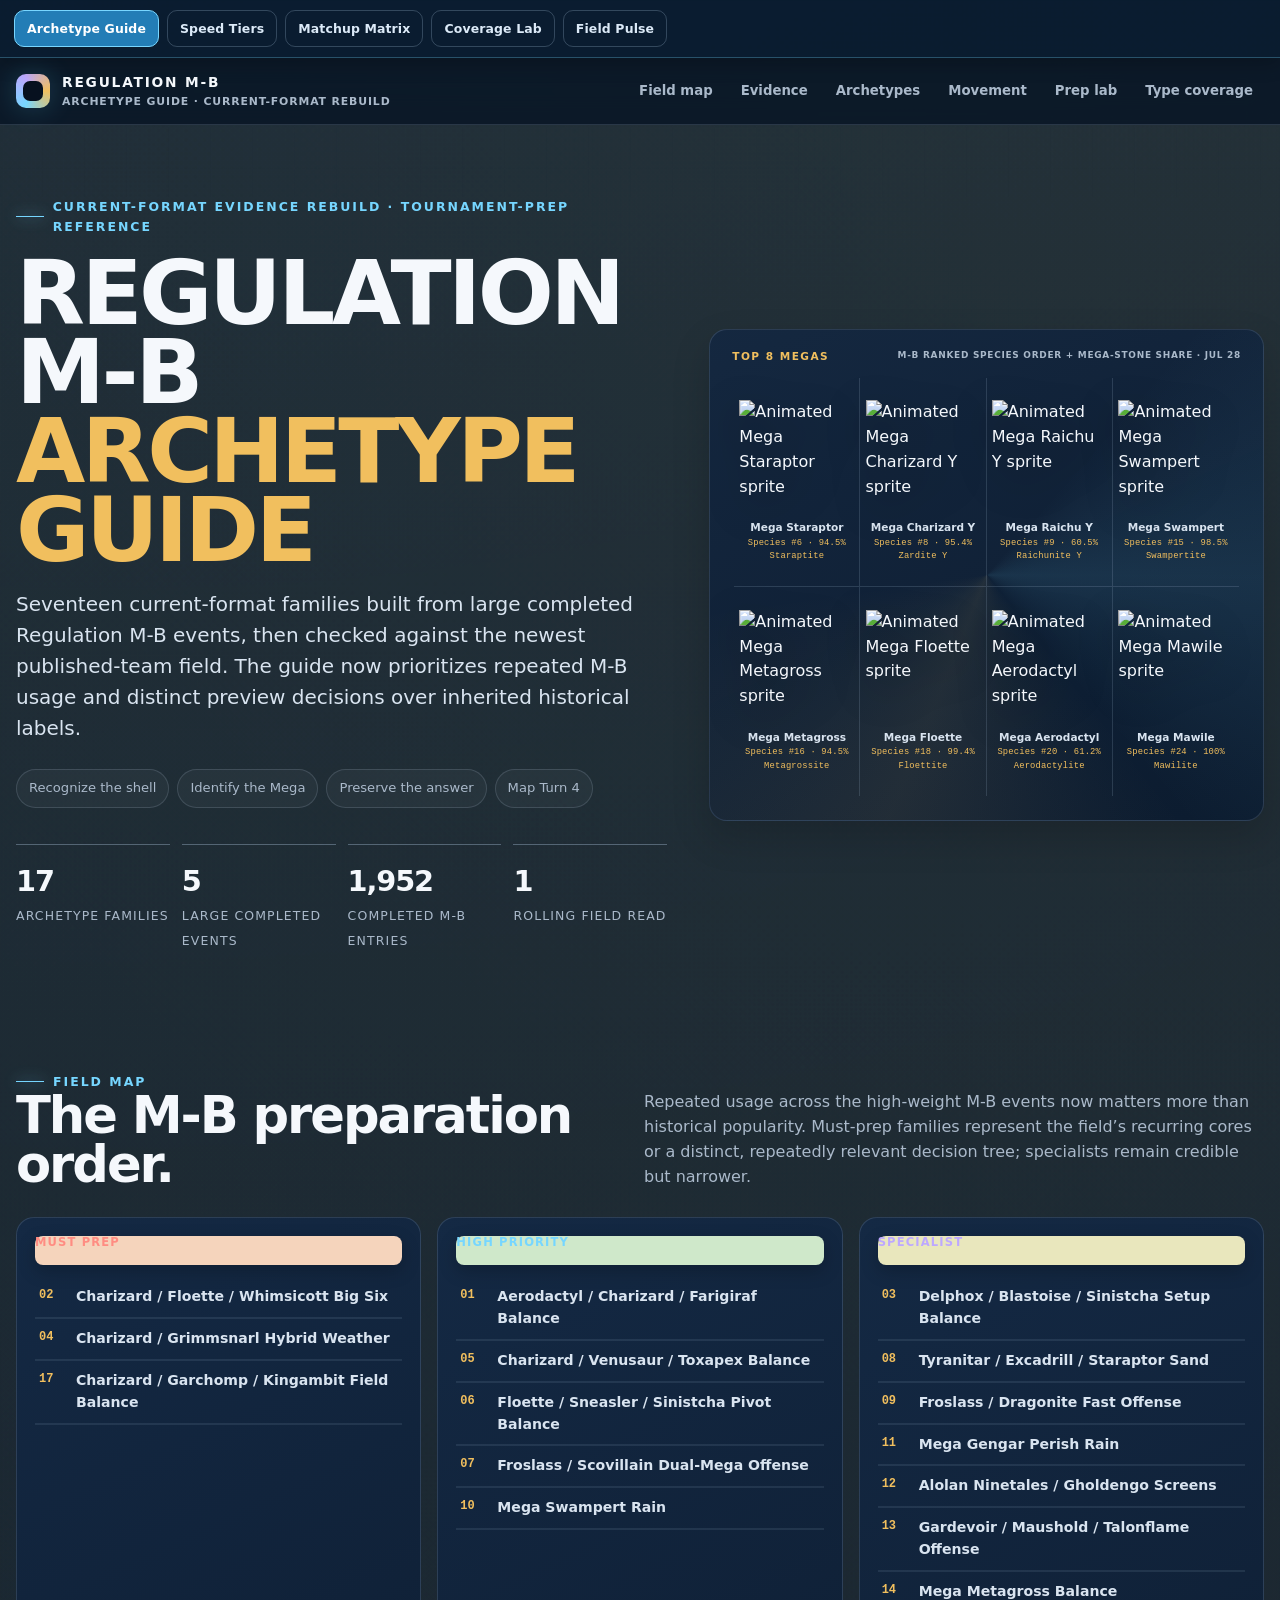
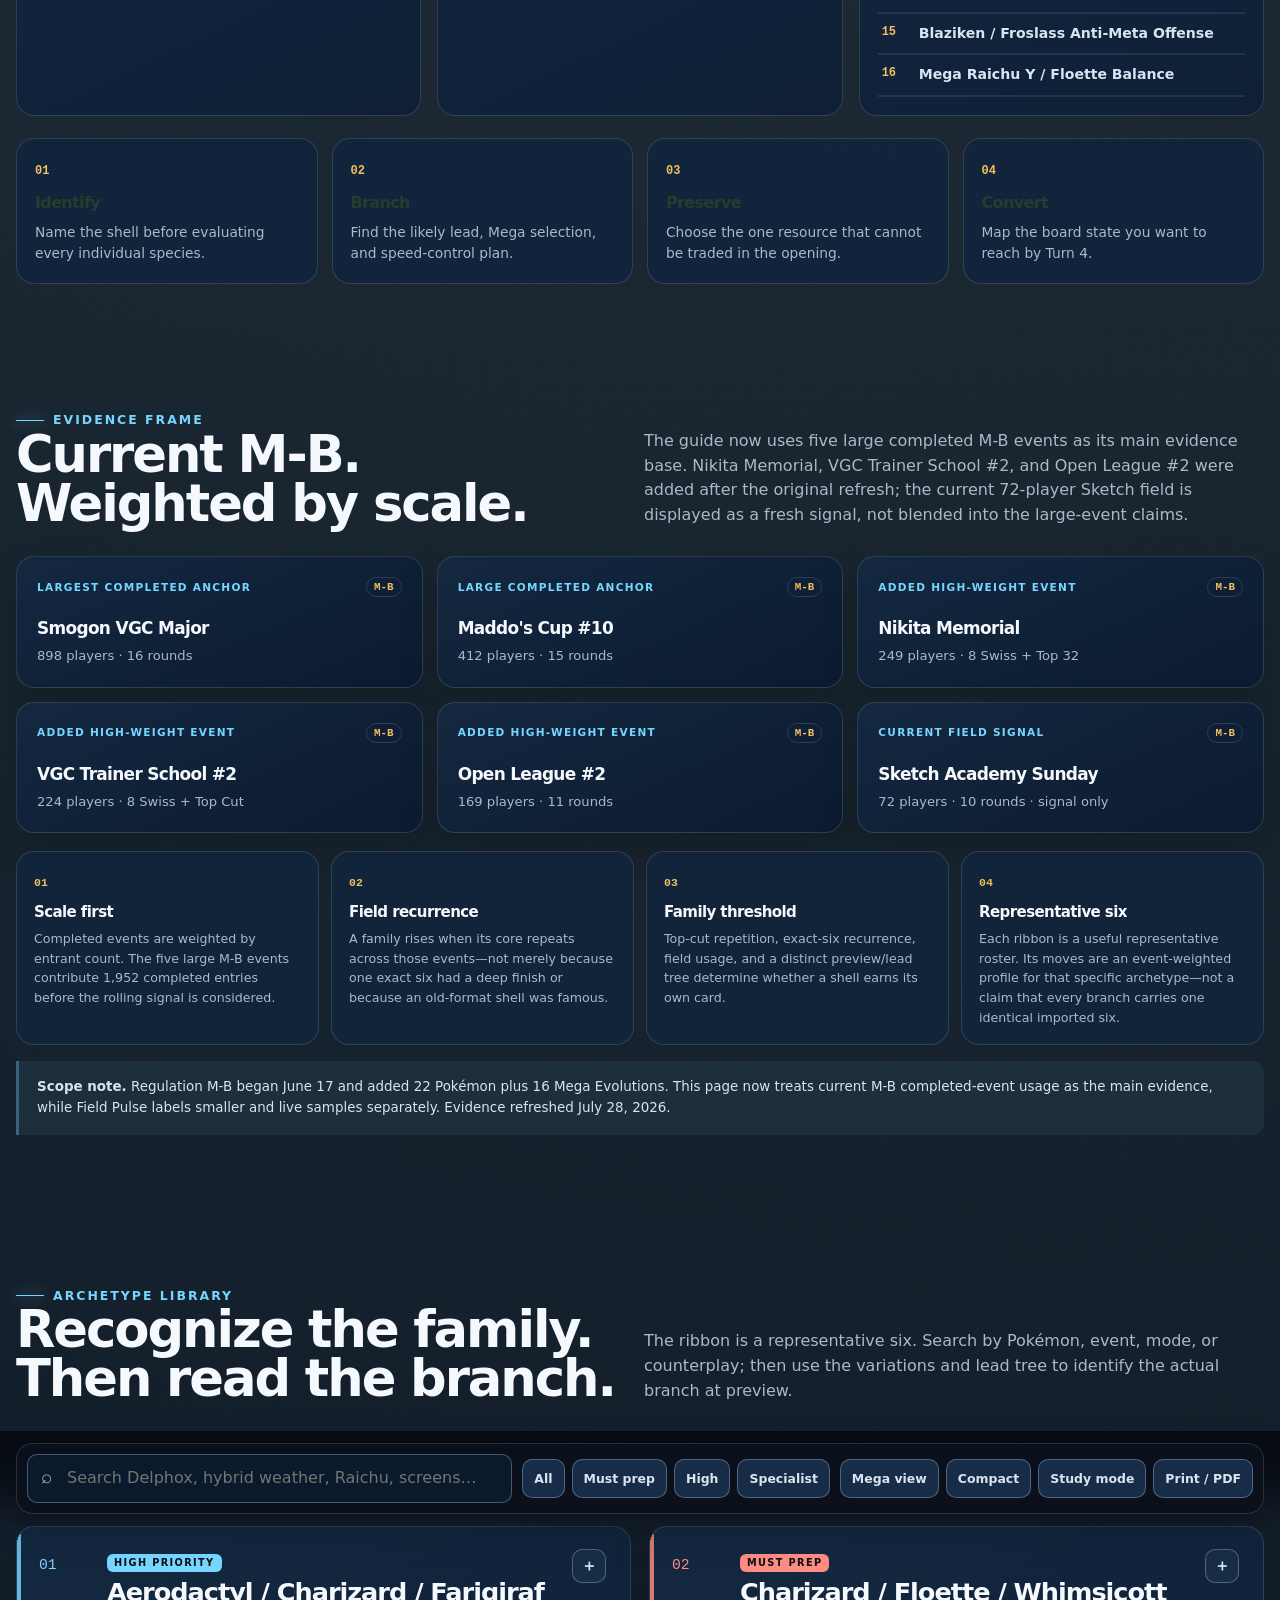
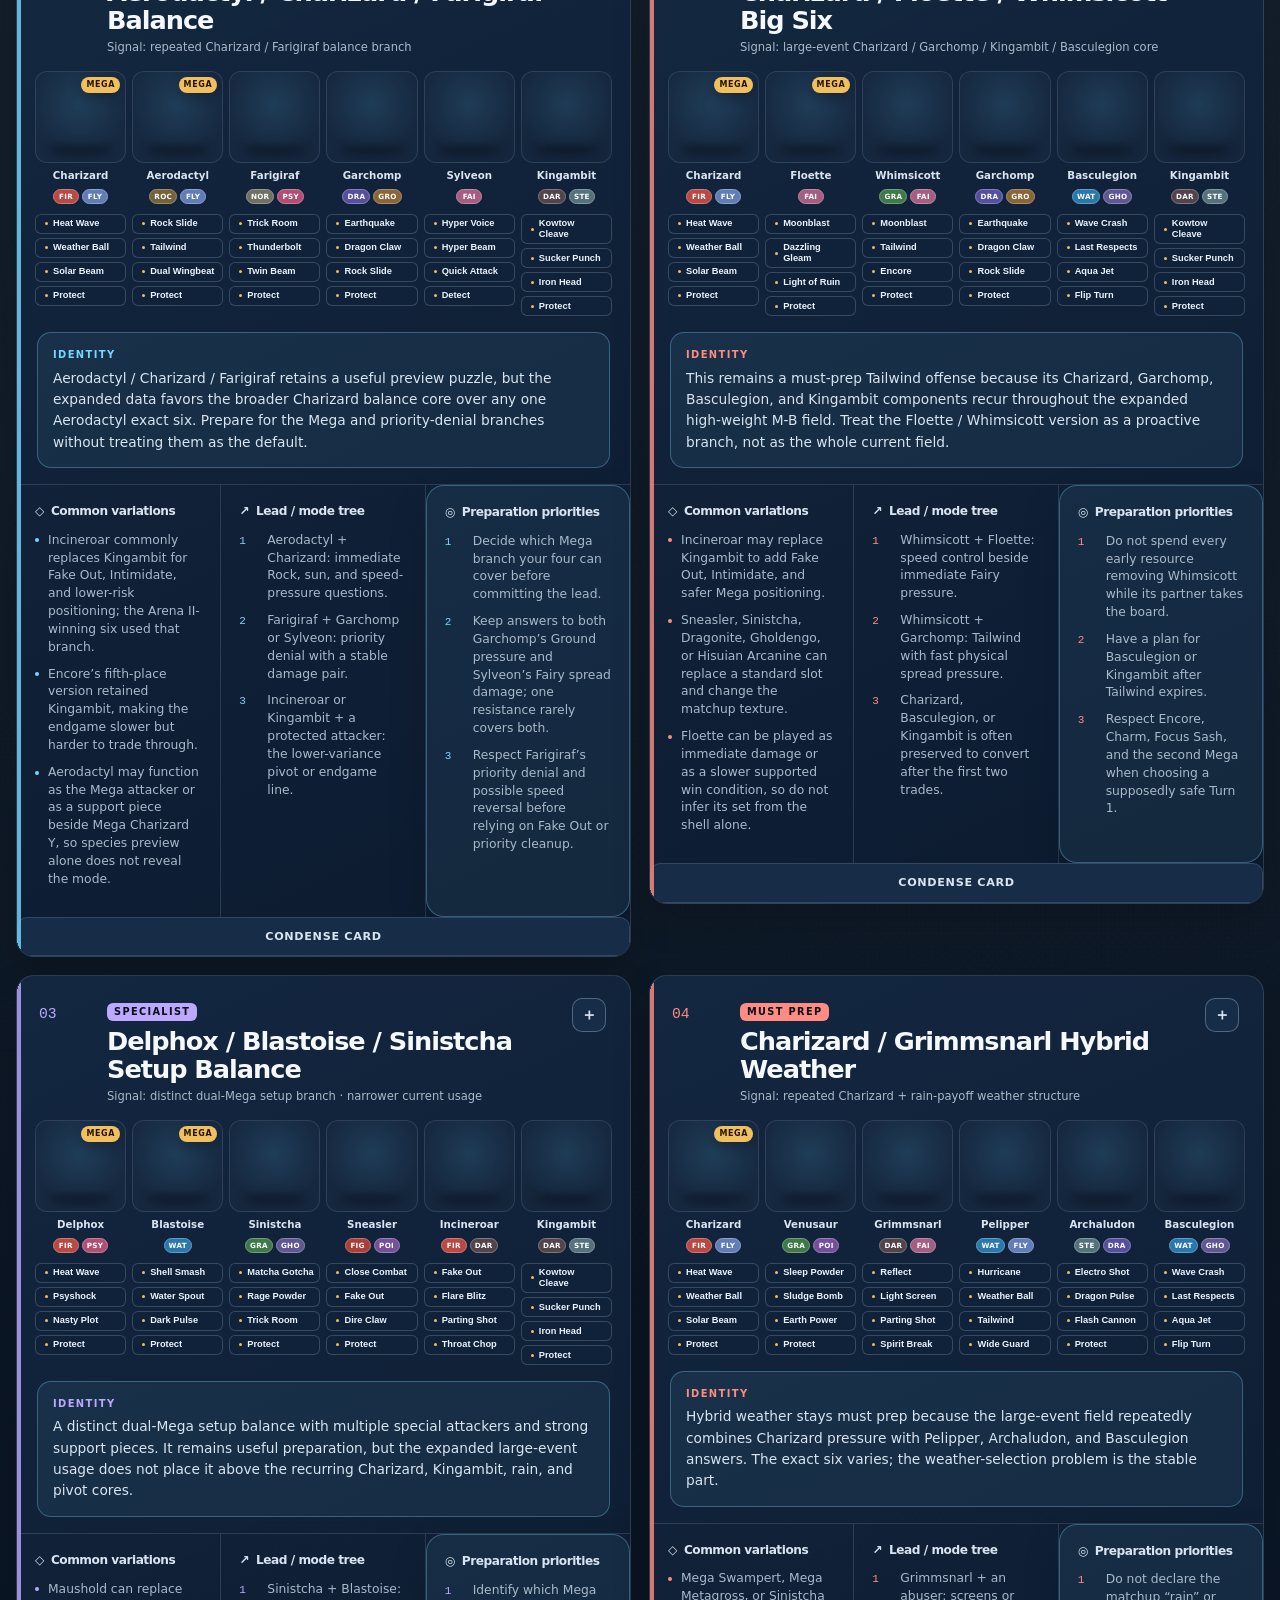
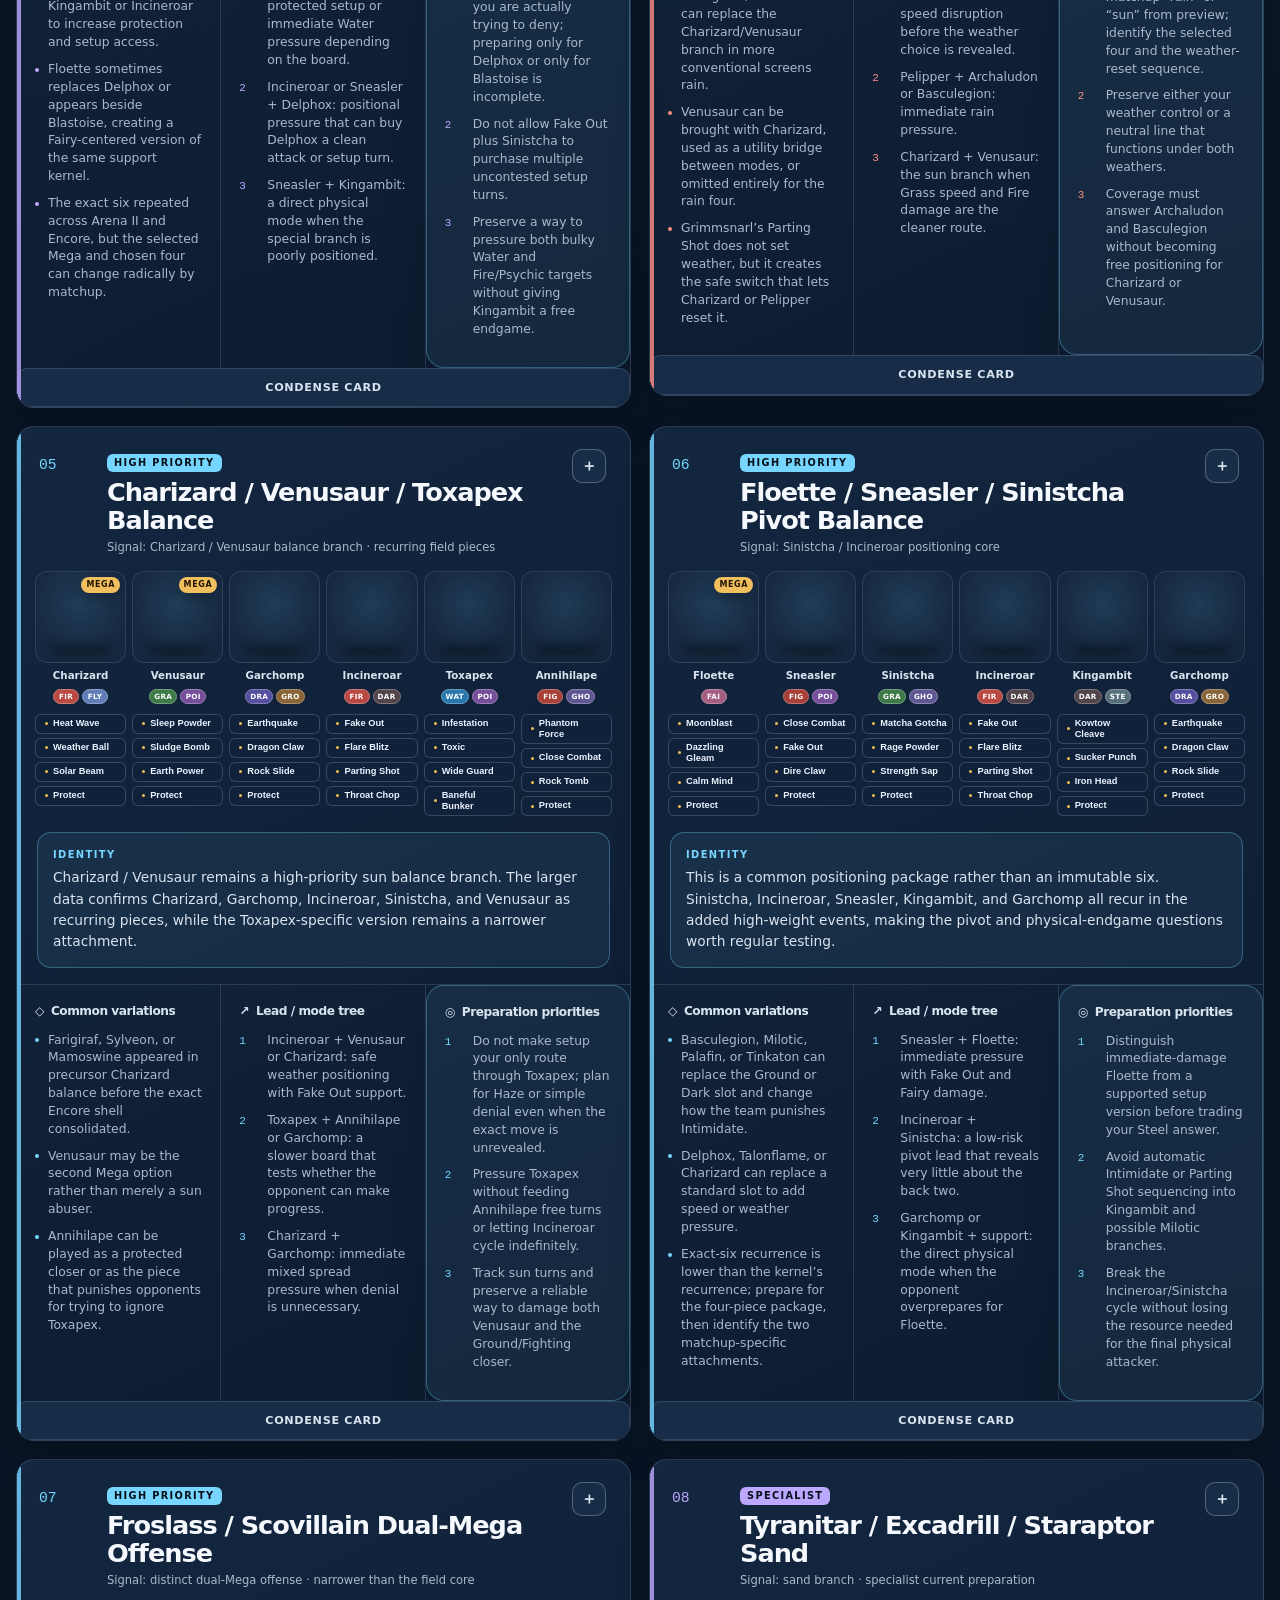
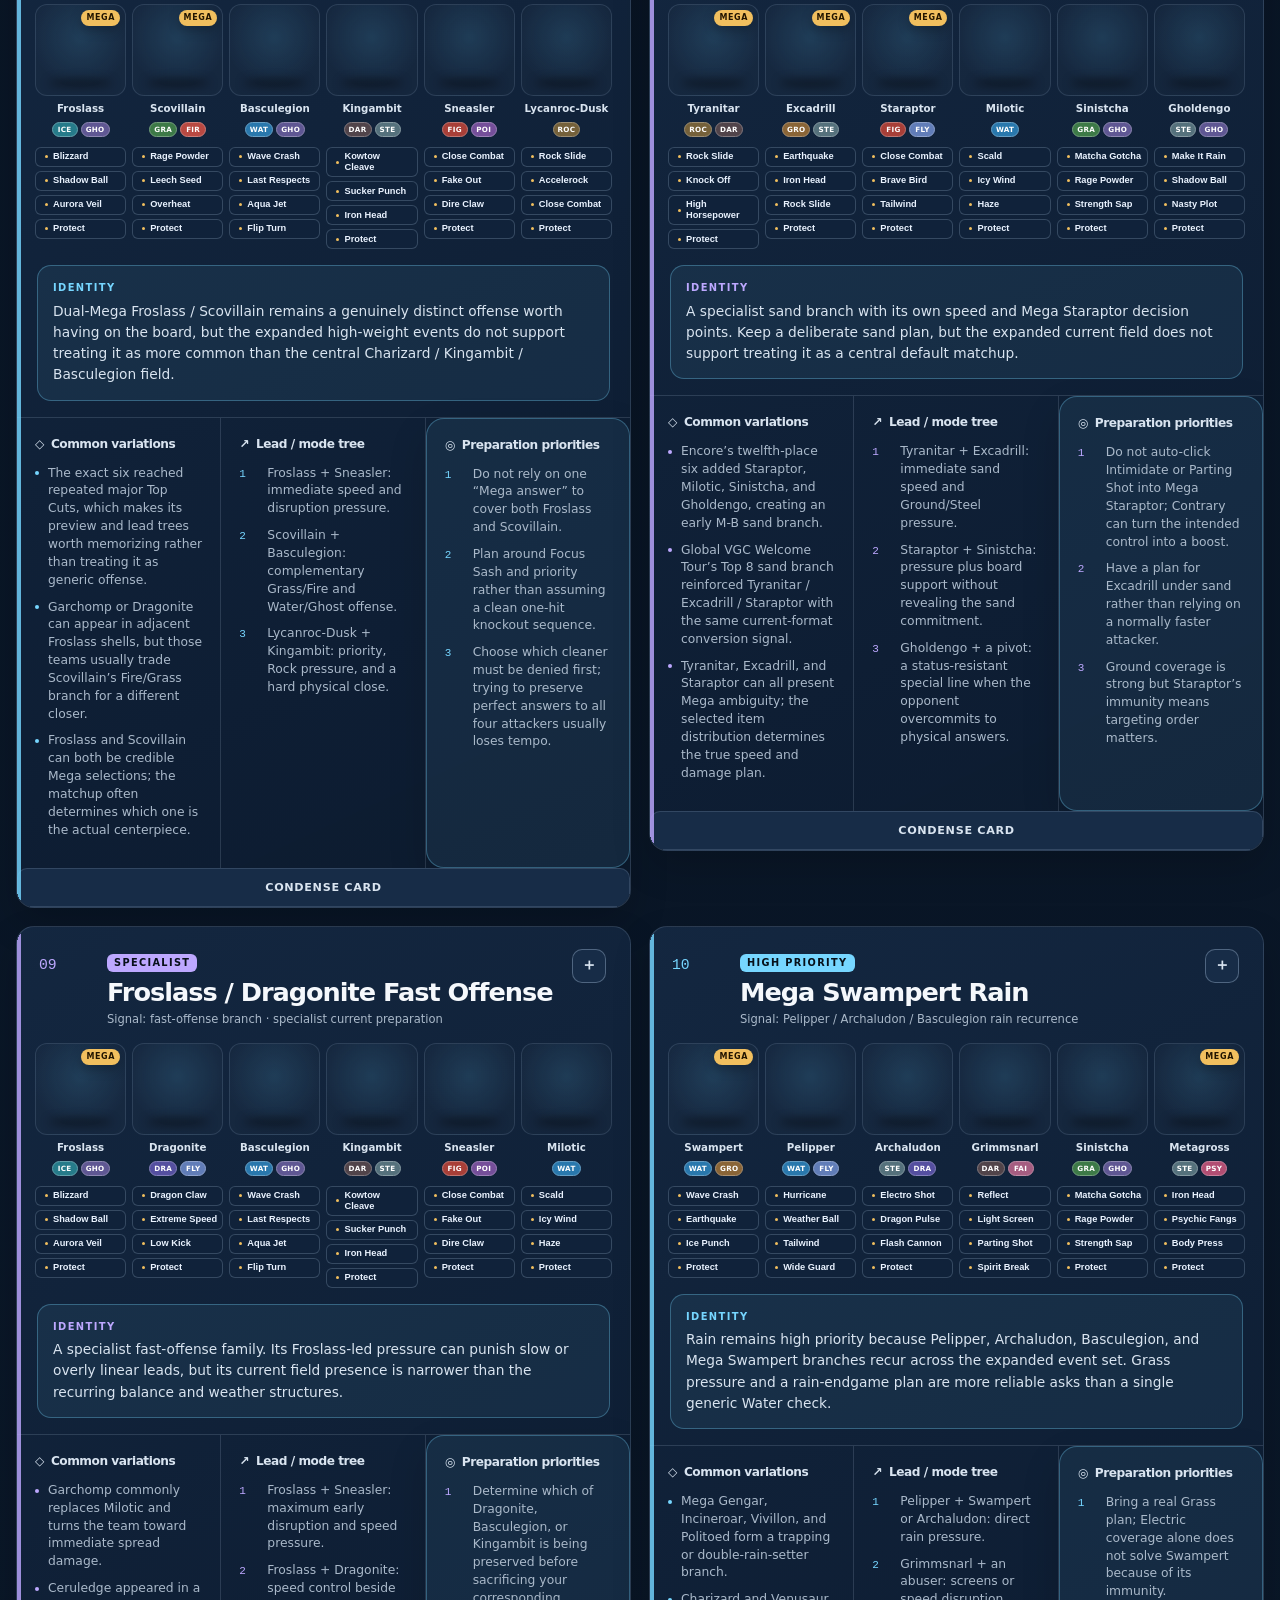
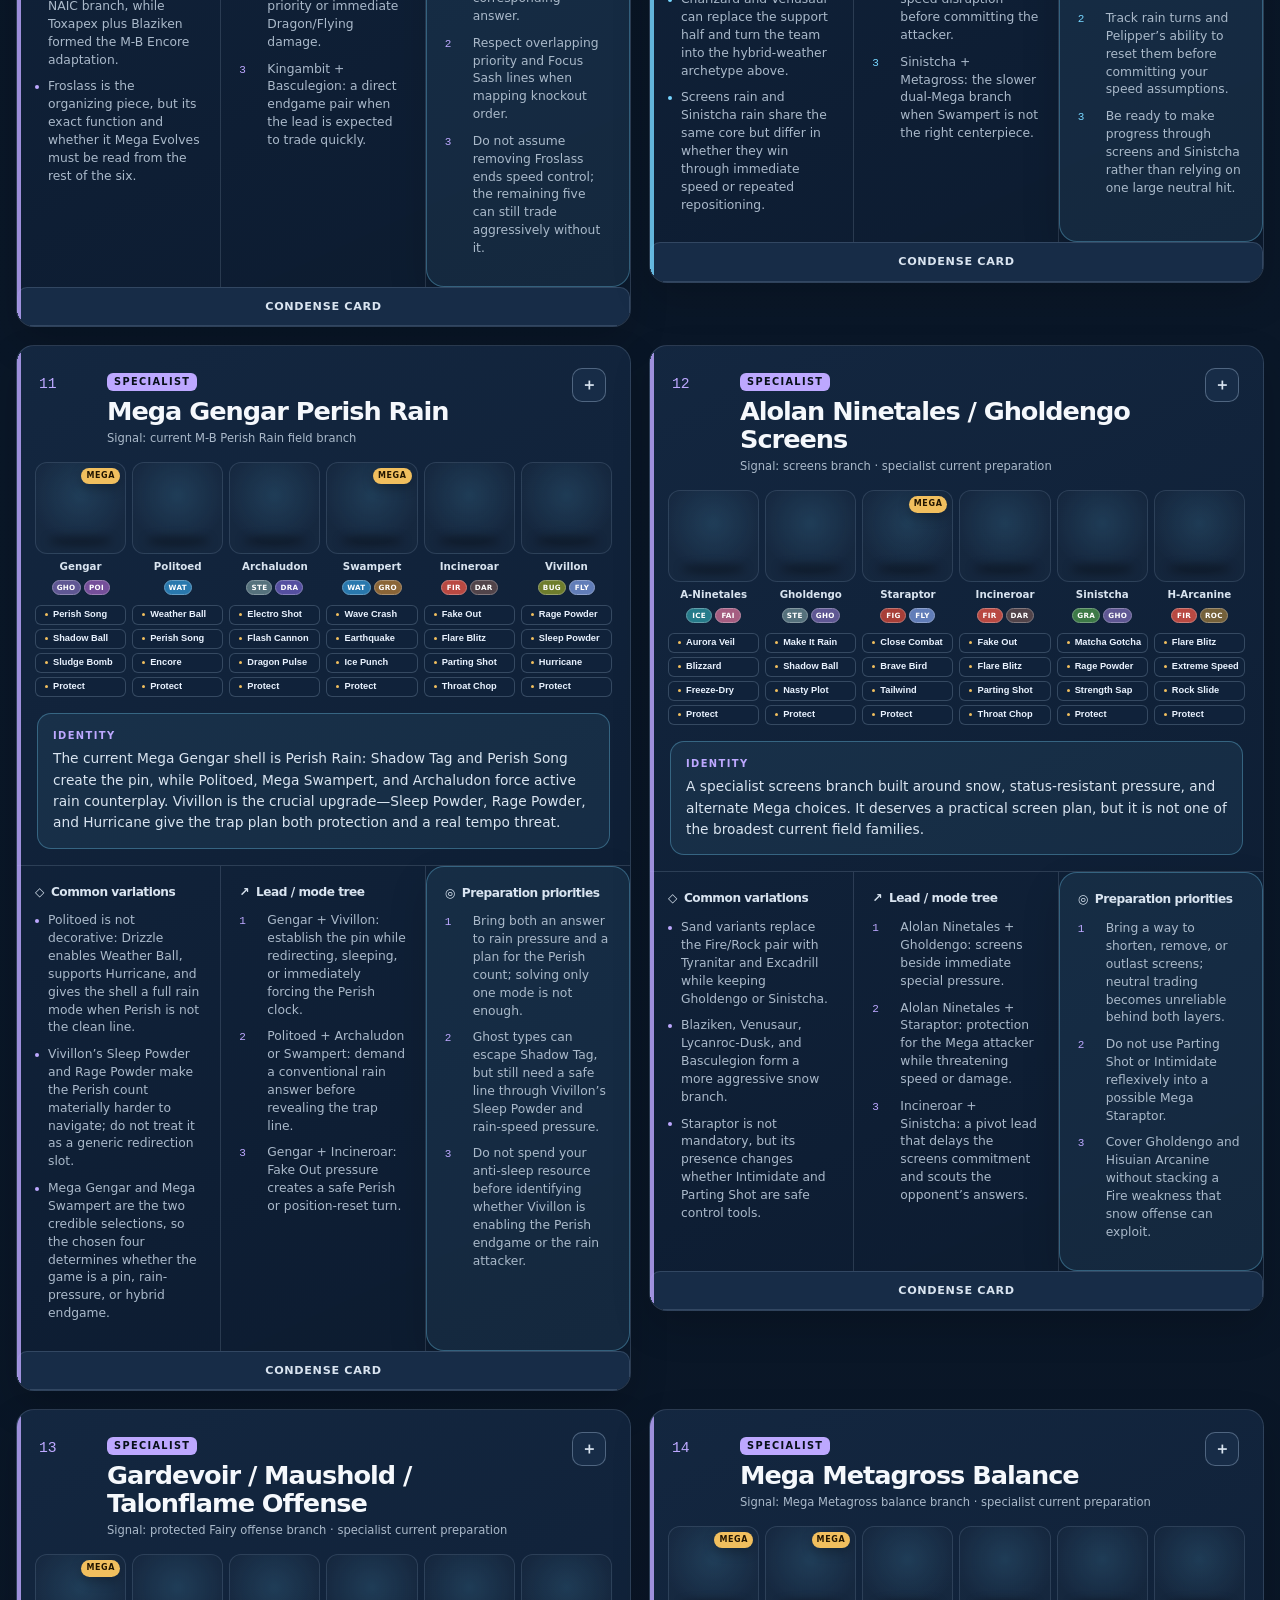
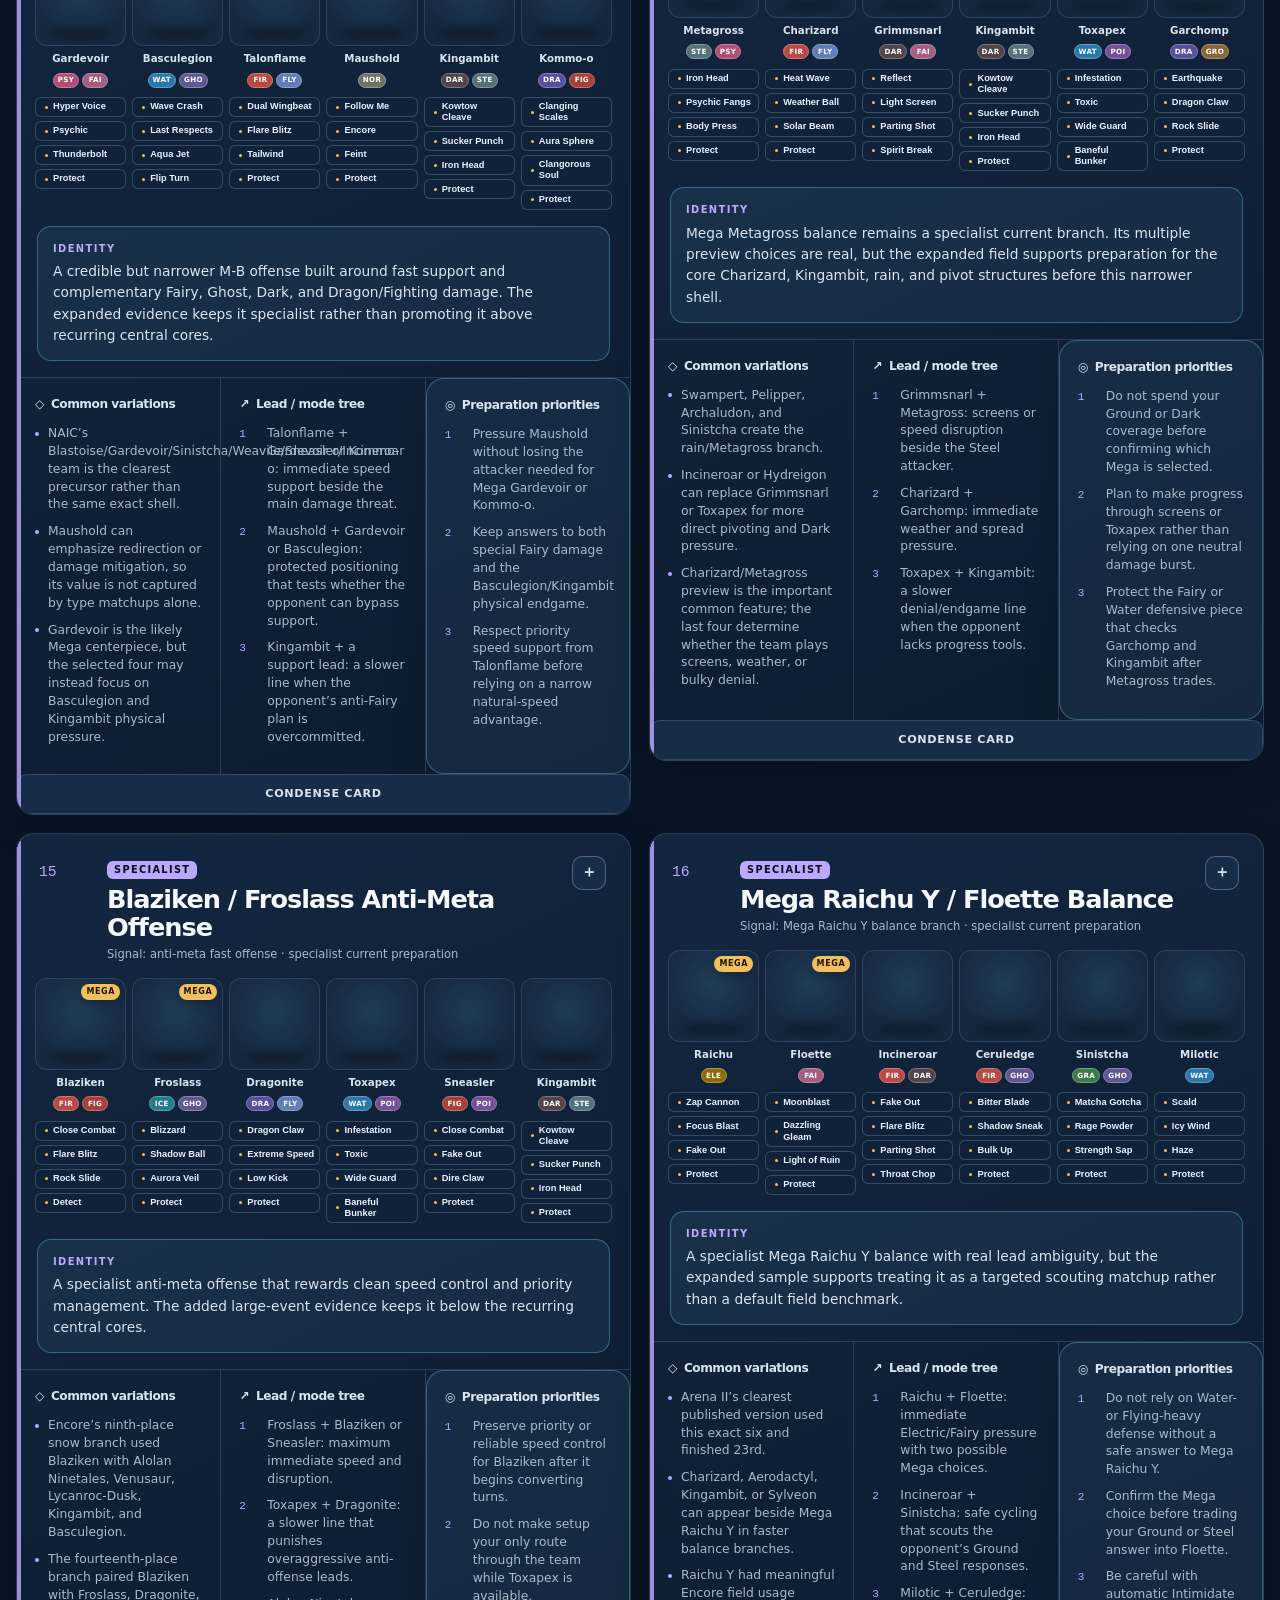
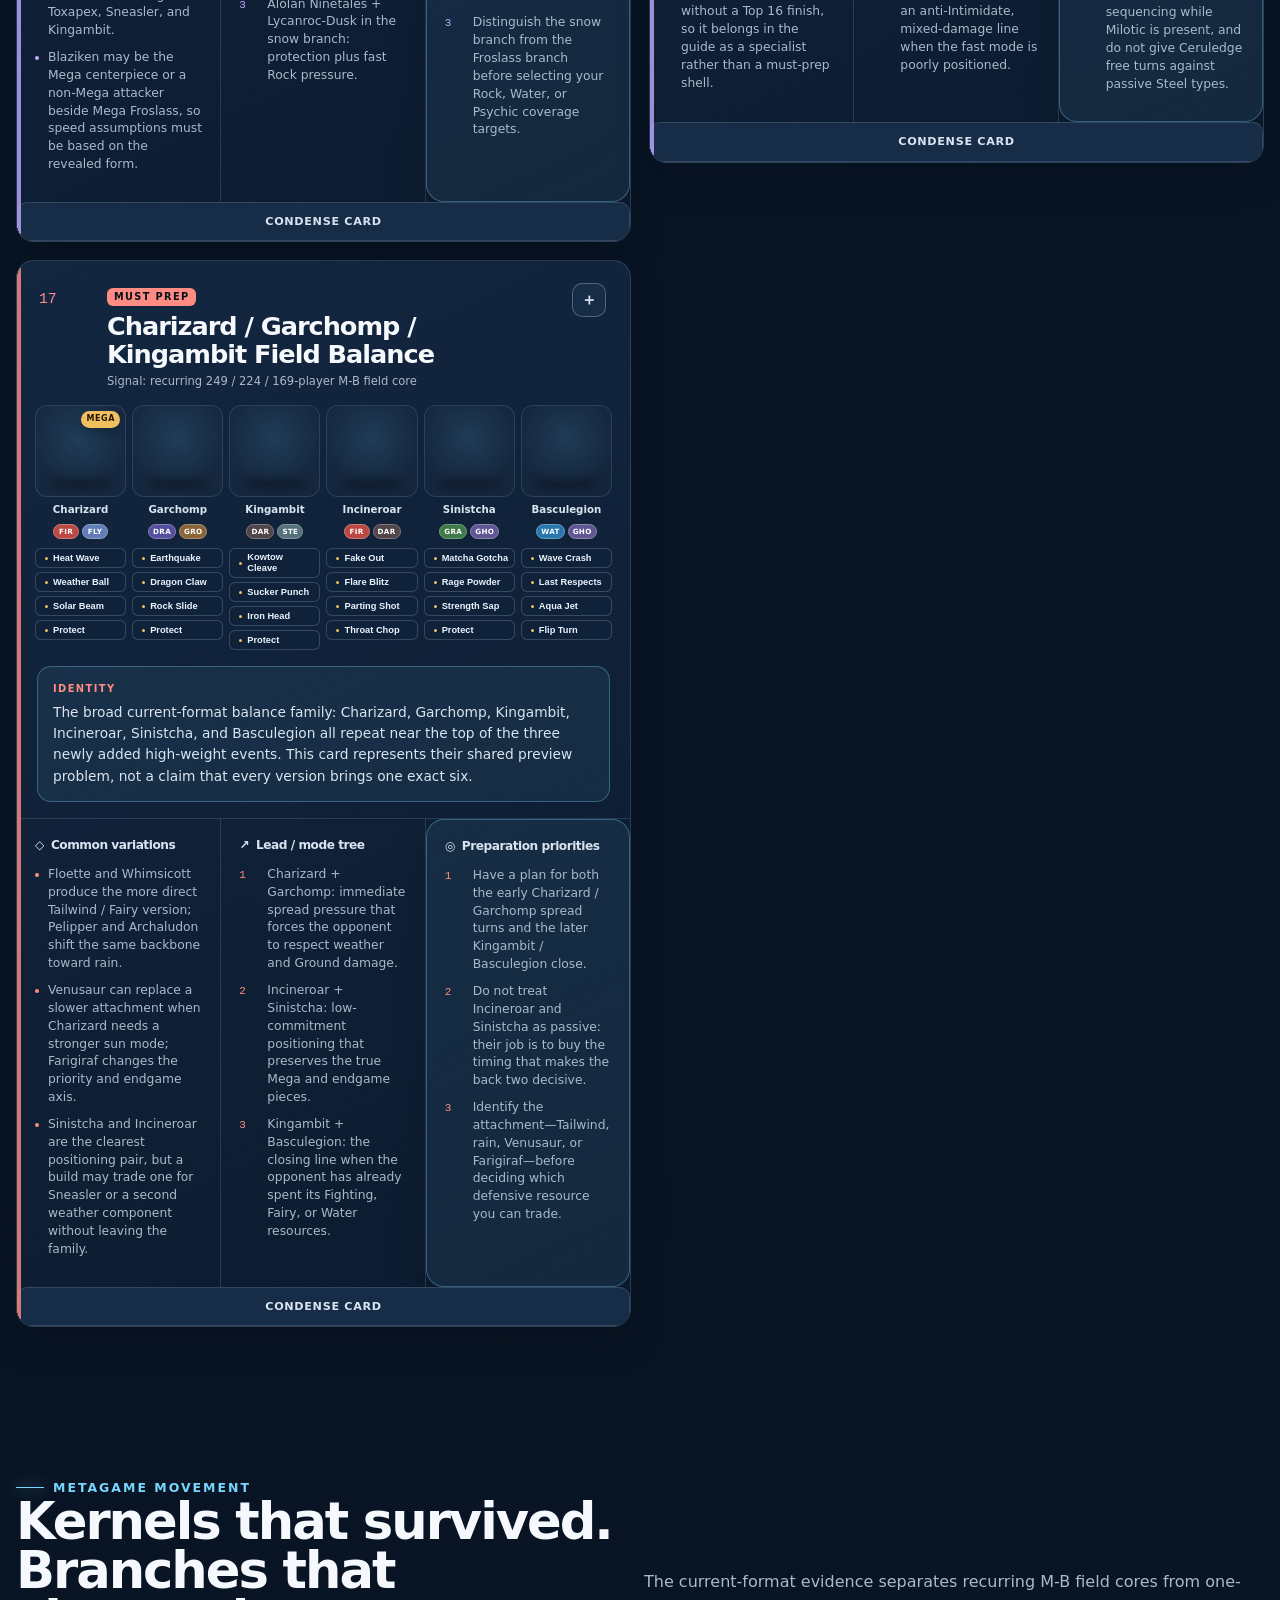
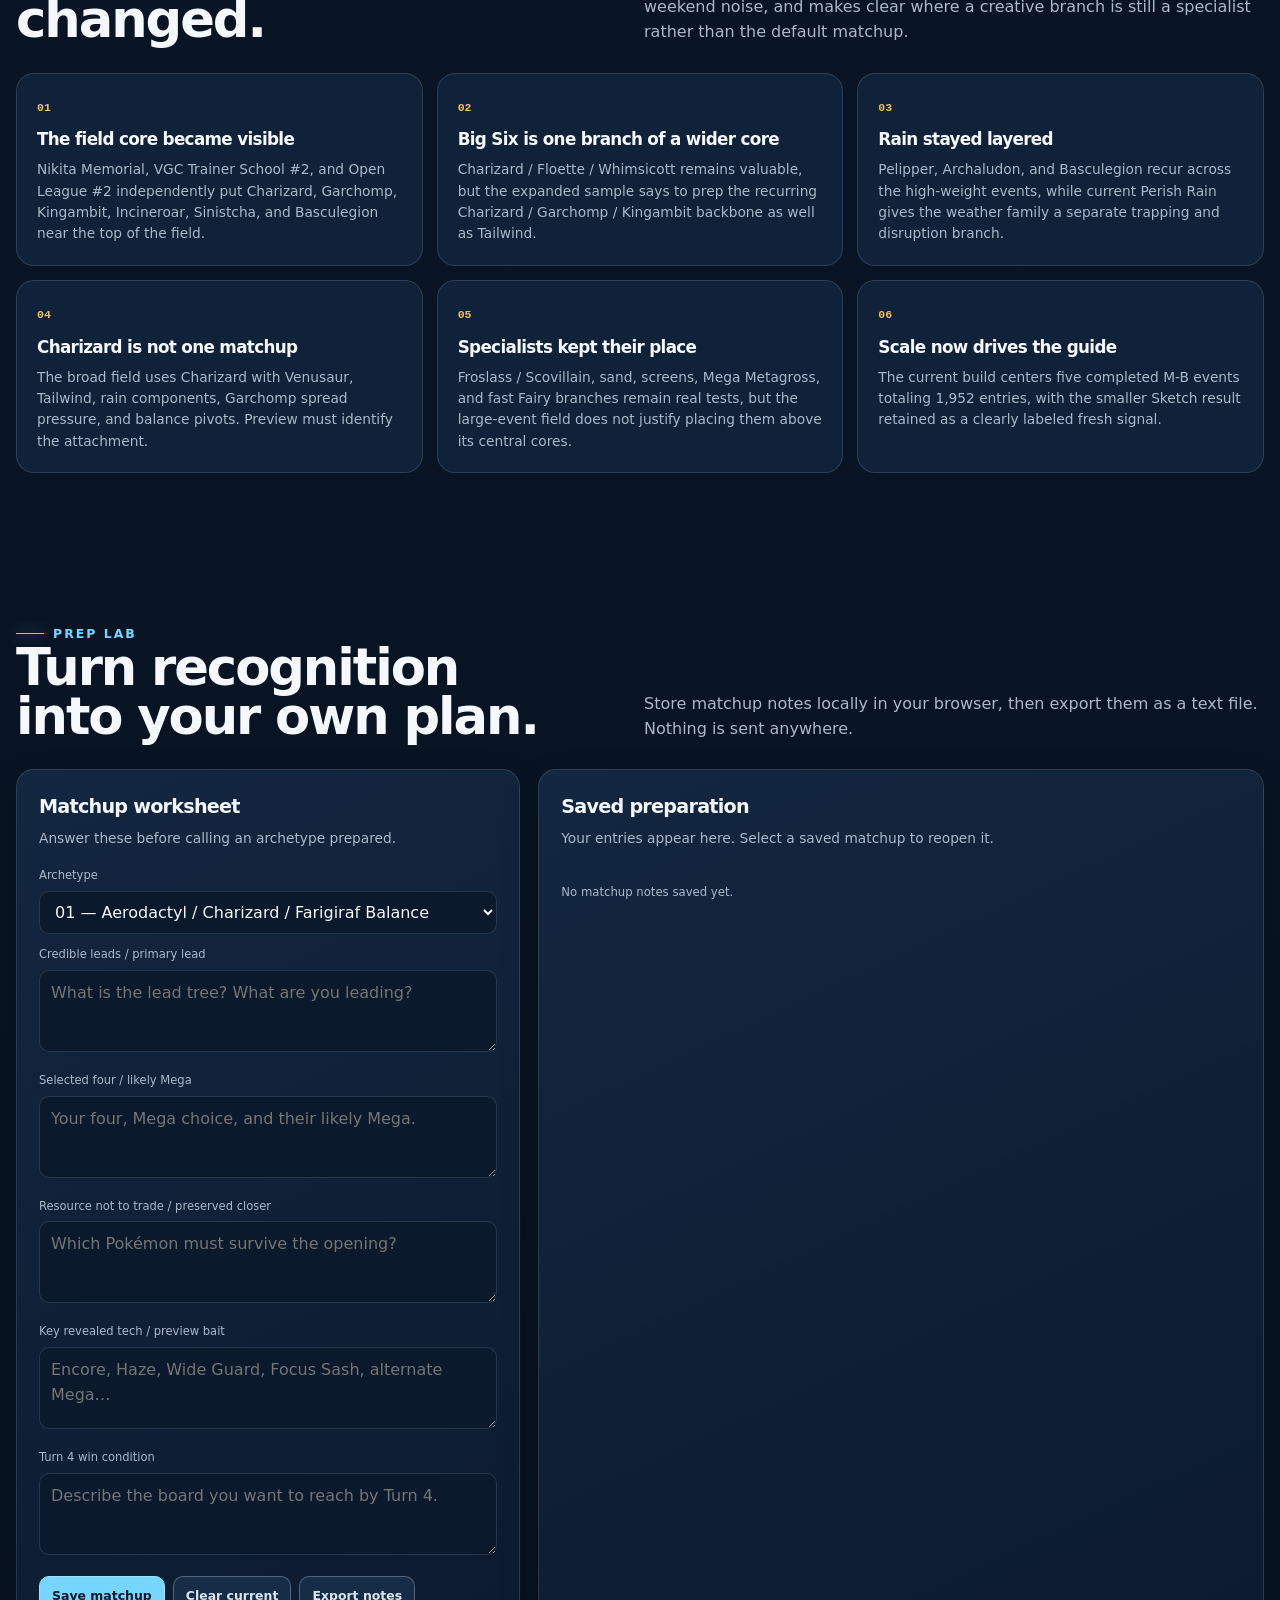
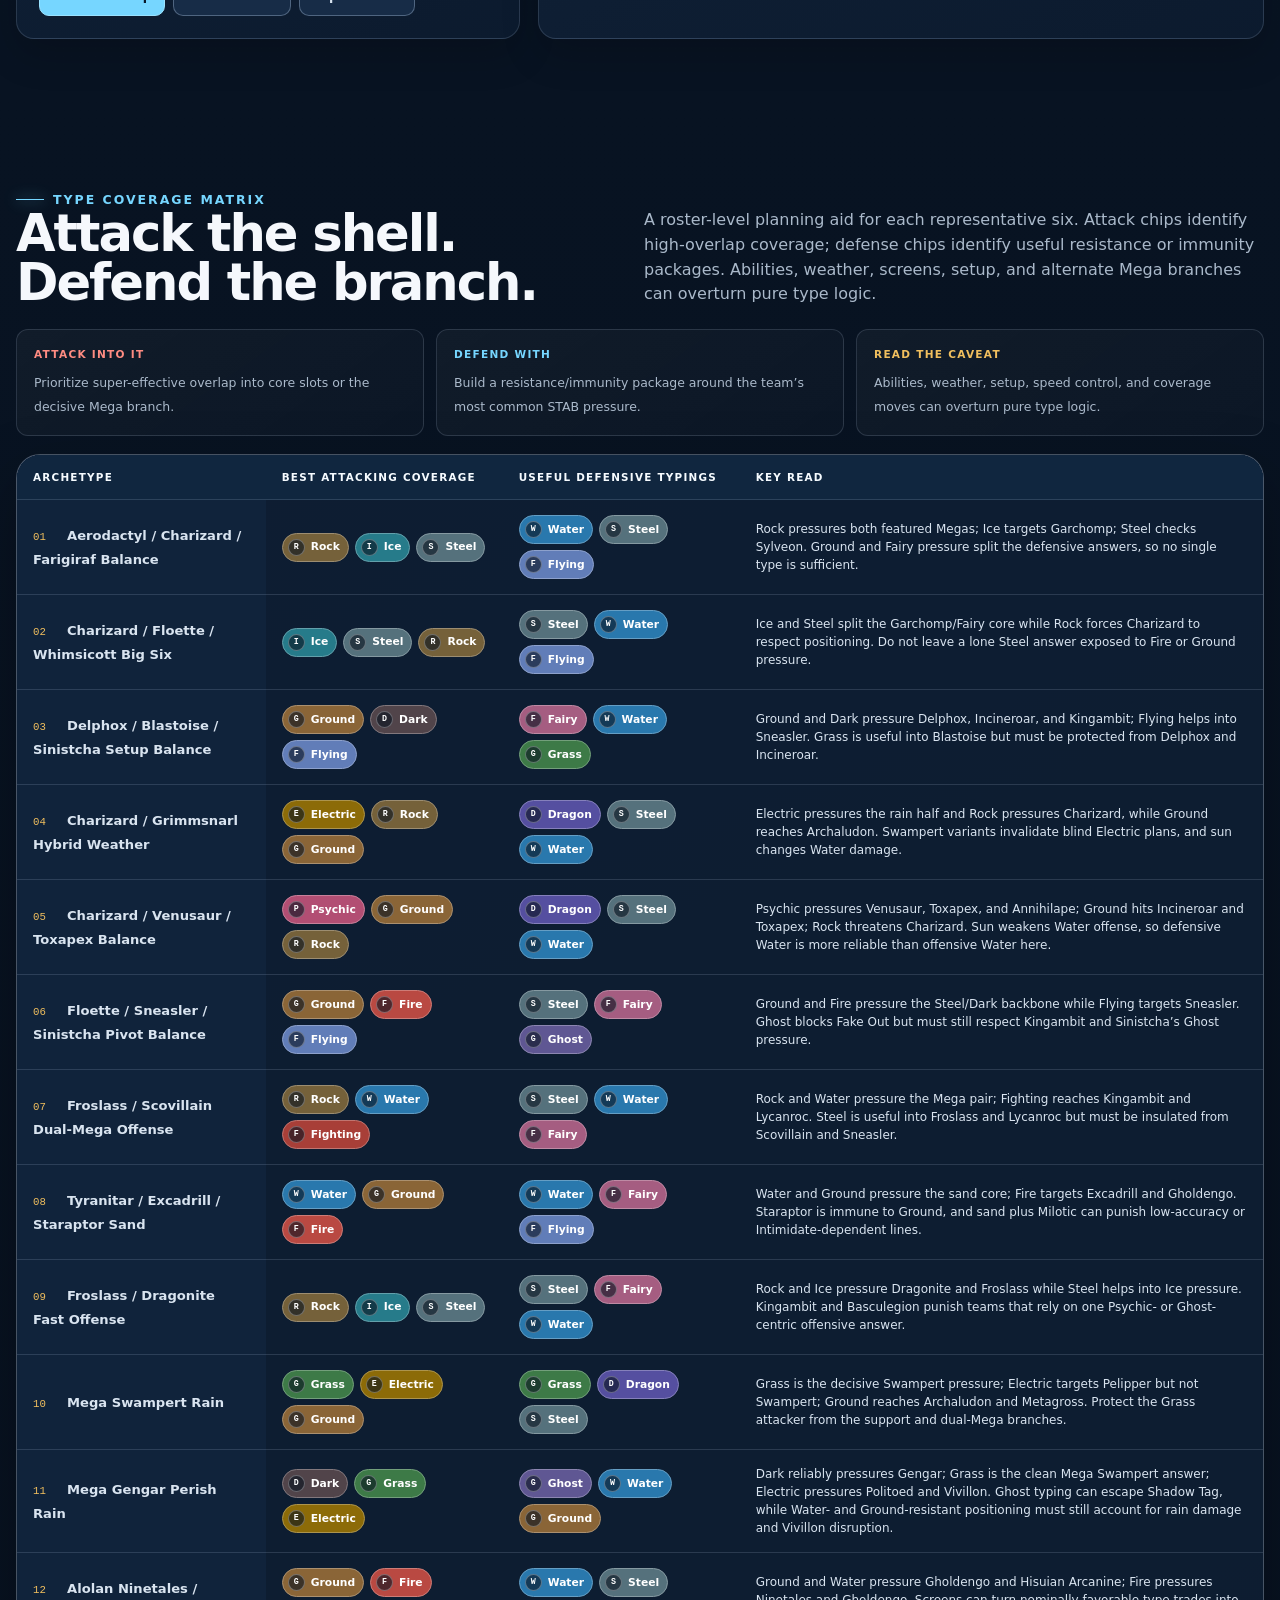
==== commit a57b98ee: "Add item icons and improve priority contrast" ====
--- a/index.html
+++ b/index.html
@@ -443,6 +443,67 @@
   .moveset{display:grid;grid-template-columns:repeat(2,minmax(0,1fr));gap:3px;margin-top:7px}.moveset span{display:flex;align-items:center;justify-content:center;min-height:22px;padding:3px 2px;color:#24402d!important;background:#fffbe3!important;border:1px solid #8da874!important;border-radius:0!important;font-family:"Courier New",ui-monospace,monospace!important;font-size:.5rem!important;font-weight:900!important;line-height:1.08!important;text-align:center;text-shadow:none!important}@media(max-width:680px){.moveset{grid-template-columns:1fr;gap:2px;margin-top:5px}.moveset span{min-height:18px;font-size:.46rem!important}}
 </style>
 <link href="./site-theme.css" rel="stylesheet"/>
+<style id="item-badge-and-priority-contrast">
+  /* High-contrast preparation labels */
+  .field-column { background: rgba(13, 20, 32, .92) !important; }
+  .field-column h3 {
+    display: inline-flex !important;
+    align-items: center;
+    min-height: 29px;
+    margin: 0 0 14px !important;
+    padding: 6px 10px;
+    border-radius: 8px;
+    color: #081019 !important;
+    font-size: .72rem !important;
+    letter-spacing: .1em !important;
+    line-height: 1.1;
+    box-shadow: 0 6px 18px rgba(0,0,0,.22);
+  }
+  .field-column.must h3 { background: #ff8279 !important; }
+  .field-column.high h3 { background: #75dcff !important; }
+  .field-column.specialist h3 { background: #c5a6ff !important; }
+  .eyebrow {
+    display: inline-flex;
+    width: max-content;
+    padding: 4px 7px;
+    border-radius: 6px;
+    color: #071019 !important;
+    background: var(--tier-color) !important;
+    font-size: .61rem !important;
+    line-height: 1;
+    text-shadow: none !important;
+  }
+
+  /* Representative held-item icon on each roster sprite */
+  .item-badge {
+    position: absolute;
+    z-index: 4;
+    left: 5px;
+    bottom: 5px;
+    width: 25px;
+    height: 25px;
+    display: grid;
+    place-items: center;
+    padding: 2px;
+    border: 1px solid rgba(255,255,255,.26);
+    border-radius: 8px;
+    background: rgba(5, 9, 16, .9);
+    box-shadow: 0 5px 13px rgba(0,0,0,.42);
+    backdrop-filter: blur(5px);
+  }
+  .item-badge img {
+    display: block;
+    width: 100%;
+    height: 100%;
+    object-fit: contain;
+    image-rendering: pixelated;
+  }
+  .item-badge:hover { transform: scale(1.14); border-color: rgba(255,255,255,.72); }
+  @media (max-width: 620px) {
+    .item-badge { width: 22px; height: 22px; left: 4px; bottom: 4px; border-radius: 7px; }
+    .field-column h3 { font-size: .66rem !important; padding: 6px 8px; }
+  }
+</style>
 </head>
 <body>
 <nav class="site-nav" aria-label="Guide navigation">
@@ -1632,6 +1693,89 @@
         'Charizard':['Heat Wave','Weather Ball','Solar Beam','Protect'], 'Garchomp':['Earthquake','Dragon Claw','Rock Slide','Protect'], 'Kingambit':['Kowtow Cleave','Sucker Punch','Iron Head','Protect'], 'Incineroar':['Fake Out','Flare Blitz','Parting Shot','Throat Chop'], 'Sinistcha':['Matcha Gotcha','Rage Powder','Strength Sap','Protect'], 'Basculegion':['Wave Crash','Last Respects','Aqua Jet','Flip Turn']
       }}
     };
+    // The guide shows one representative item profile per archetype card. Item icons are
+    // intentionally scoped to each published/current profile, not treated as universal species sets.
+    const itemIconUrls = {
+      'Charizardite Y':'https://raw.githubusercontent.com/msikma/pokesprite/master/items/mega-stone/charizardite-y.png',
+      'Aerodactylite':'https://raw.githubusercontent.com/msikma/pokesprite/master/items/mega-stone/aerodactylite.png',
+      'Blastoisinite':'https://raw.githubusercontent.com/msikma/pokesprite/master/items/mega-stone/blastoisinite.png',
+      'Blazikenite':'https://raw.githubusercontent.com/msikma/pokesprite/master/items/mega-stone/blazikenite.png',
+      'Gardevoirite':'https://raw.githubusercontent.com/msikma/pokesprite/master/items/mega-stone/gardevoirite.png',
+      'Gengarite':'https://raw.githubusercontent.com/msikma/pokesprite/master/items/mega-stone/gengarite.png',
+      'Metagrossite':'https://raw.githubusercontent.com/msikma/pokesprite/master/items/mega-stone/metagrossite.png',
+      'Swampertite':'https://raw.githubusercontent.com/msikma/pokesprite/master/items/mega-stone/swampertite.png',
+      'Tyranitarite':'https://raw.githubusercontent.com/msikma/pokesprite/master/items/mega-stone/tyranitarite.png',
+      'Venusaurite':'https://raw.githubusercontent.com/msikma/pokesprite/master/items/mega-stone/venusaurite.png',
+      'Focus Sash':'https://play.pokemonshowdown.com/sprites/itemicons/focus-sash.png',
+      'Life Orb':'https://play.pokemonshowdown.com/sprites/itemicons/life-orb.png',
+      'Sitrus Berry':'https://play.pokemonshowdown.com/sprites/itemicons/sitrus-berry.png',
+      'Leftovers':'https://play.pokemonshowdown.com/sprites/itemicons/leftovers.png',
+      'Black Glasses':'https://play.pokemonshowdown.com/sprites/itemicons/blackglasses.png',
+      'Charcoal':'https://play.pokemonshowdown.com/sprites/itemicons/charcoal.png',
+      'Choice Scarf':'https://play.pokemonshowdown.com/sprites/itemicons/choice-scarf.png',
+      'Light Clay':'https://play.pokemonshowdown.com/sprites/itemicons/light-clay.png',
+      'Damp Rock':'https://play.pokemonshowdown.com/sprites/itemicons/damp-rock.png',
+      'White Herb':'https://play.pokemonshowdown.com/sprites/itemicons/white-herb.png',
+      'Lum Berry':'https://play.pokemonshowdown.com/sprites/itemicons/lum-berry.png',
+      'Mental Herb':'https://play.pokemonshowdown.com/sprites/itemicons/mental-herb.png',
+      'Soft Sand':'https://play.pokemonshowdown.com/sprites/itemicons/soft-sand.png',
+      'Coba Berry':'https://play.pokemonshowdown.com/sprites/itemicons/coba-berry.png',
+      'Kasib Berry':'https://play.pokemonshowdown.com/sprites/itemicons/kasib-berry.png',
+      'Colbur Berry':'https://play.pokemonshowdown.com/sprites/itemicons/colbur-berry.png',
+      'Rocky Helmet':'https://play.pokemonshowdown.com/sprites/itemicons/rocky-helmet.png',
+      'Mystic Water':'https://play.pokemonshowdown.com/sprites/itemicons/mystic-water.png',
+      'Fairy Feather':'https://i.pokebase.app/pokemon-champions/x2NwRdU_fjkvWAx0bctWJ.png?height=128&width=128',
+      'Floettite':'https://i.pokebase.app/pokemon-champions/DPmFJBuJ0cwx-Vty_9xM7.png?height=128&width=128',
+      'Froslassite':'https://i.pokebase.app/pokemon-champions/khT6zigoeP9xKq8skA6an.png?height=128&width=128',
+      'Delphoxite':'https://i.pokebase.app/pokemon-champions/1lk7pXPm5Sbadw_UOzVH5.png?height=128&width=128',
+      'Scovillainite':'https://i.pokebase.app/pokemon-champions/T--qjJdMpvt--_hC6zlRS.png?height=128&width=128',
+      'Staraptite':'https://i.pokebase.app/pokemon-champions/Ot6Pna1hVnVdeRTyiuBQV.png?height=128&width=128',
+      'Dragoninite':'https://i.pokebase.app/pokemon-champions/UP1p0Vur2n_c0m0aLY0vk.png?height=128&width=128',
+      'Raichunite Y':'https://assets.pokemon-zone.com/champions-assets/uicontents/scriptableobject/mdicon02/ui_ItemIcon_02_2636.webp'
+    };
+    const archetypeItemProfiles = {
+      'archetype-01': { 'Charizard':'Charizardite Y', 'Aerodactyl':'Focus Sash', 'Farigiraf':'Sitrus Berry', 'Garchomp':'Life Orb', 'Sylveon':'Fairy Feather', 'Kingambit':'Black Glasses' },
+      'archetype-02': { 'Charizard':'Charizardite Y', 'Floette':'Floettite', 'Whimsicott':'Focus Sash', 'Garchomp':'Choice Scarf', 'Basculegion':'Mystic Water', 'Kingambit':'Black Glasses' },
+      'archetype-03': { 'Delphox':'Delphoxite', 'Blastoise':'Blastoisinite', 'Sinistcha':'Sitrus Berry', 'Sneasler':'White Herb', 'Incineroar':'Charcoal', 'Kingambit':'Black Glasses' },
+      'archetype-04': { 'Charizard':'Charizardite Y', 'Venusaur':'Venusaurite', 'Grimmsnarl':'Light Clay', 'Pelipper':'Damp Rock', 'Archaludon':'Sitrus Berry', 'Basculegion':'Mystic Water' },
+      'archetype-05': { 'Charizard':'Charizardite Y', 'Venusaur':'Venusaurite', 'Garchomp':'Life Orb', 'Incineroar':'Charcoal', 'Toxapex':'Rocky Helmet', 'Annihilape':'Lum Berry' },
+      'archetype-06': { 'Floette':'Floettite', 'Sneasler':'White Herb', 'Sinistcha':'Sitrus Berry', 'Incineroar':'Charcoal', 'Kingambit':'Black Glasses', 'Garchomp':'Choice Scarf' },
+      'archetype-07': { 'Froslass':'Froslassite', 'Scovillain':'Scovillainite', 'Basculegion':'Mystic Water', 'Kingambit':'Black Glasses', 'Sneasler':'White Herb', 'Lycanroc-Dusk':'Focus Sash' },
+      'archetype-08': { 'Tyranitar':'Tyranitarite', 'Excadrill':'Life Orb', 'Staraptor':'Staraptite', 'Milotic':'Leftovers', 'Sinistcha':'Sitrus Berry', 'Gholdengo':'Choice Scarf' },
+      'archetype-09': { 'Froslass':'Froslassite', 'Dragonite':'Dragoninite', 'Basculegion':'Mystic Water', 'Kingambit':'Black Glasses', 'Sneasler':'White Herb', 'Milotic':'Leftovers' },
+      'archetype-10': { 'Swampert':'Swampertite', 'Pelipper':'Damp Rock', 'Archaludon':'Sitrus Berry', 'Grimmsnarl':'Light Clay', 'Sinistcha':'Kasib Berry', 'Metagross':'Metagrossite' },
+      'archetype-11': { 'Gengar':'Gengarite', 'Floette':'Floettite', 'Kommo-o':'Lum Berry', 'Incineroar':'Charcoal', 'Sneasler':'White Herb', 'Kingambit':'Black Glasses' },
+      'archetype-12': { 'A-Ninetales':'Light Clay', 'Gholdengo':'Choice Scarf', 'Staraptor':'Staraptite', 'Incineroar':'Charcoal', 'Sinistcha':'Kasib Berry', 'H-Arcanine':'Focus Sash' },
+      'archetype-13': { 'Gardevoir':'Gardevoirite', 'Basculegion':'Mystic Water', 'Talonflame':'Focus Sash', 'Maushold':'Mental Herb', 'Kingambit':'Black Glasses', 'Kommo-o':'Lum Berry' },
+      'archetype-14': { 'Metagross':'Metagrossite', 'Charizard':'Charizardite Y', 'Grimmsnarl':'Light Clay', 'Kingambit':'Black Glasses', 'Toxapex':'Rocky Helmet', 'Garchomp':'Life Orb' },
+      'archetype-15': { 'Blaziken':'Blazikenite', 'Froslass':'Froslassite', 'Dragonite':'Dragoninite', 'Toxapex':'Rocky Helmet', 'Sneasler':'White Herb', 'Kingambit':'Black Glasses' },
+      'archetype-16': { 'Raichu':'Raichunite Y', 'Floette':'Floettite', 'Incineroar':'Sitrus Berry', 'Ceruledge':'Colbur Berry', 'Sinistcha':'Kasib Berry', 'Milotic':'Leftovers' }
+    };
+    function renderRosterItems() {
+      document.querySelectorAll('.archetype-card .mon-tile').forEach(tile => {
+        const card = tile.closest('.archetype-card');
+        const name = tile.querySelector('.mon-name')?.textContent.trim();
+        const item = archetypeItemProfiles[card?.id]?.[name];
+        const stage = tile.querySelector('.mon-stage');
+        if (!item || !stage || stage.querySelector('.item-badge')) return;
+        const icon = itemIconUrls[item];
+        if (!icon) return;
+        const badge = document.createElement('span');
+        badge.className = 'item-badge';
+        badge.setAttribute('role', 'img');
+        badge.setAttribute('aria-label', `${name}: representative held item ${item}`);
+        badge.title = `${item} · representative item in this archetype profile`;
+        const img = document.createElement('img');
+        img.src = icon;
+        img.alt = '';
+        img.decoding = 'async';
+        img.loading = 'lazy';
+        img.addEventListener('error', () => { badge.style.display = 'none'; }, {once:true});
+        badge.appendChild(img);
+        stage.appendChild(badge);
+      });
+    }
+
     function renderArchetypeMoveProfiles() {
       document.querySelectorAll('.mon-tile').forEach(tile => {
         const name = tile.querySelector('.mon-name')?.textContent.trim();
@@ -1654,6 +1798,7 @@
     }
     renderRosterTypes();
     renderArchetypeMoveProfiles();
+    renderRosterItems();
     loadCurrent(); renderNotes();
   </script>
 </body>
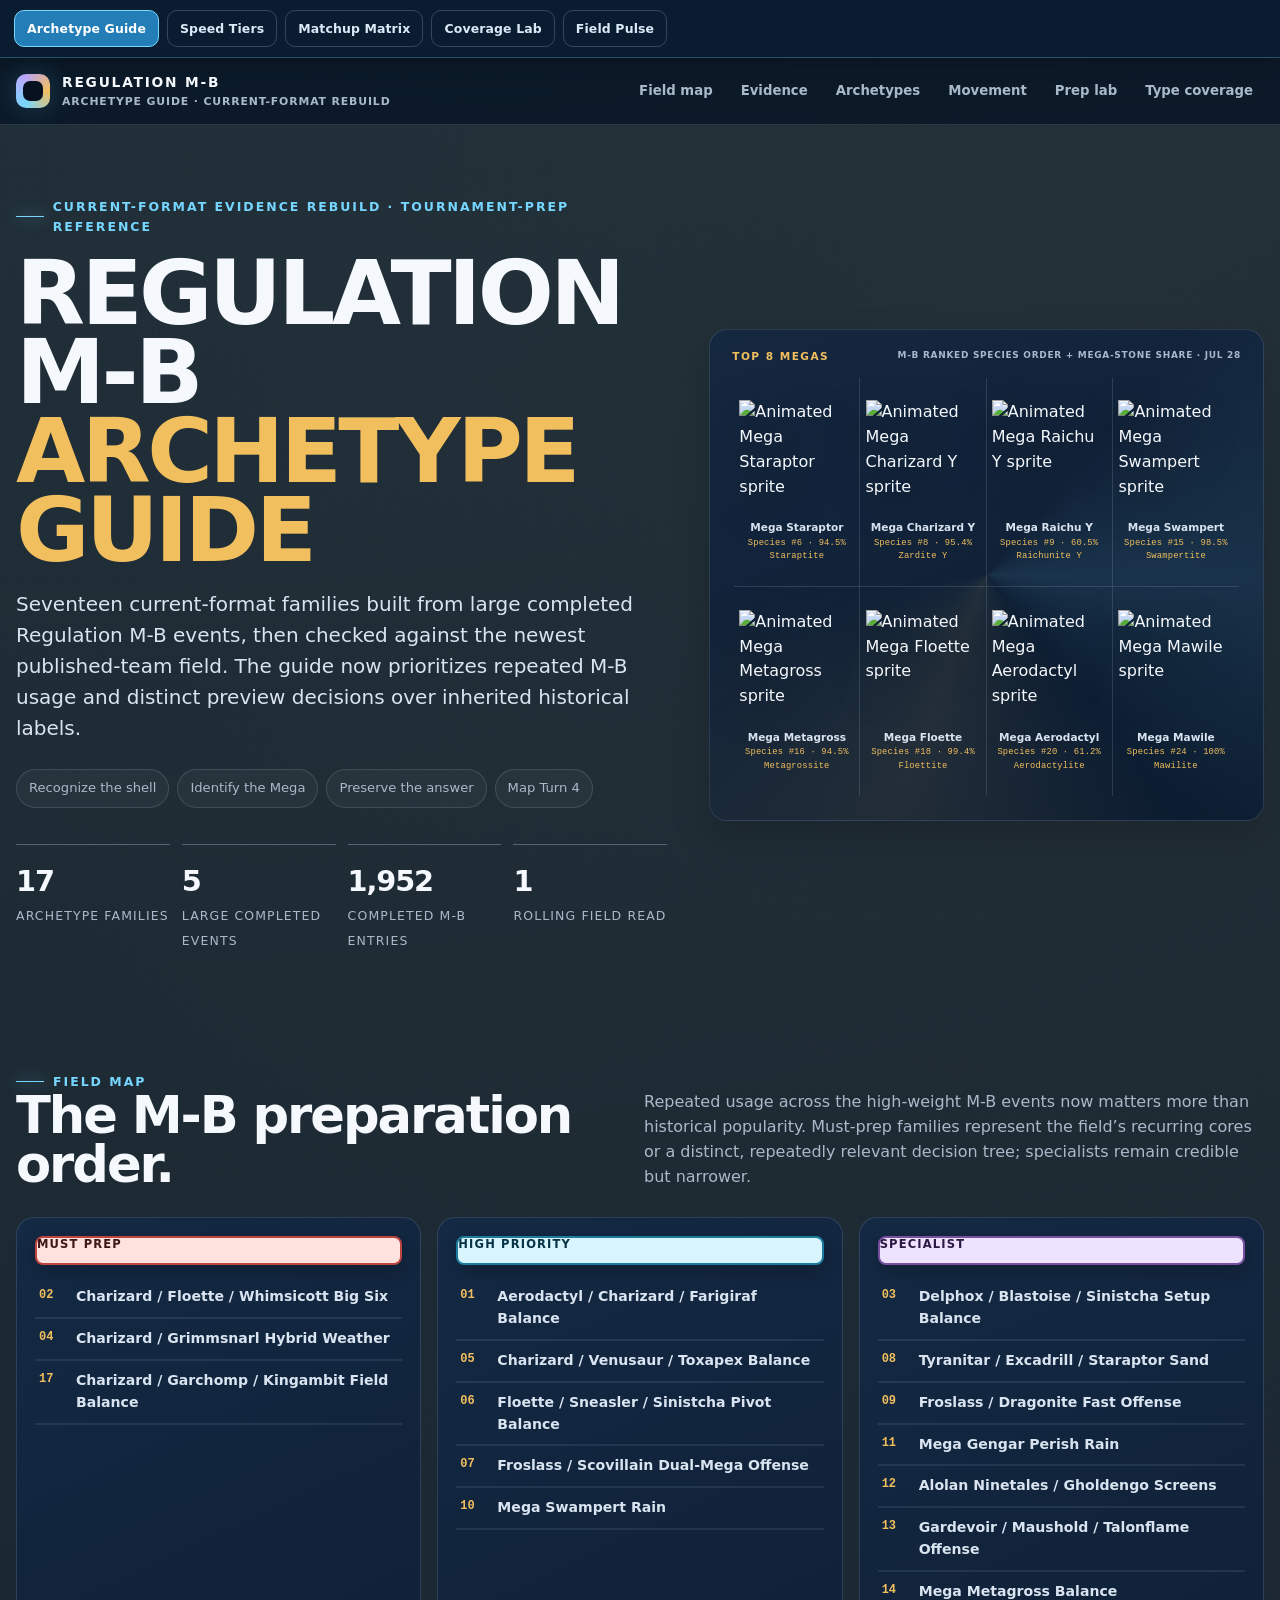
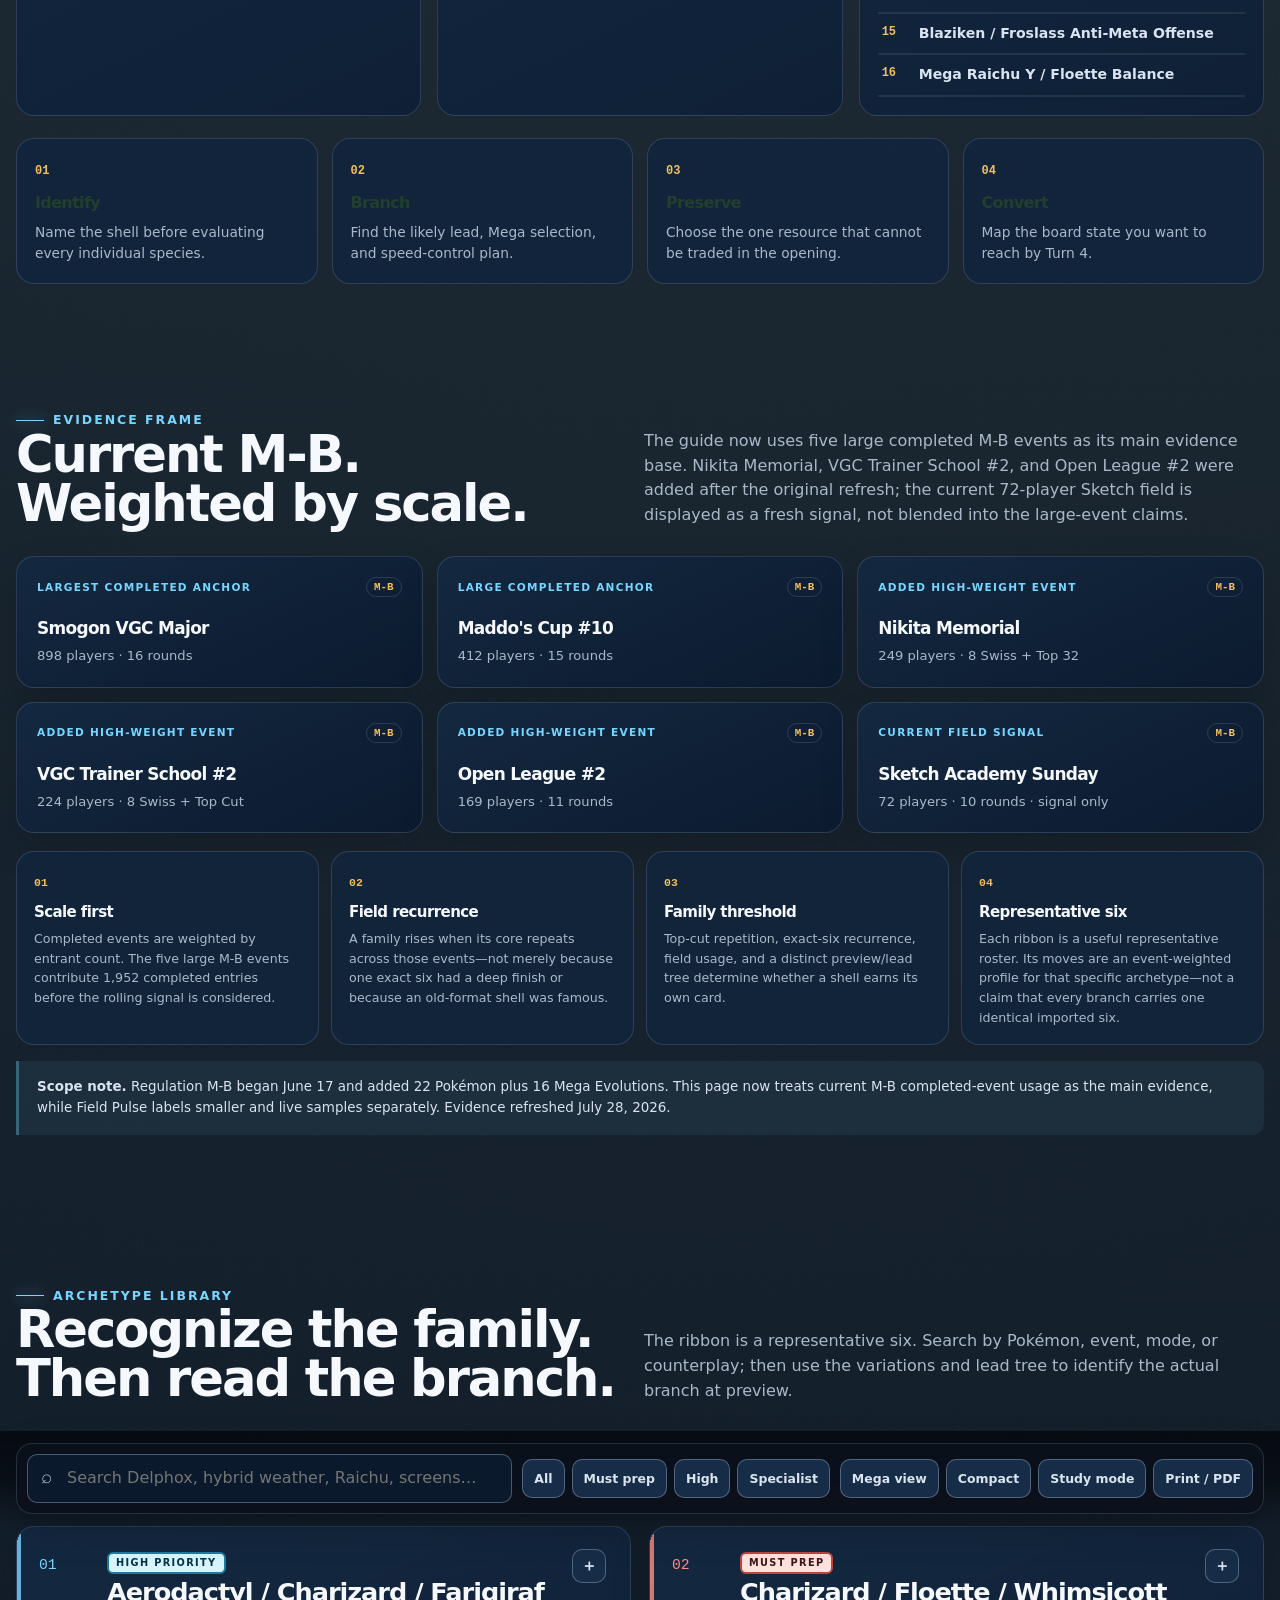
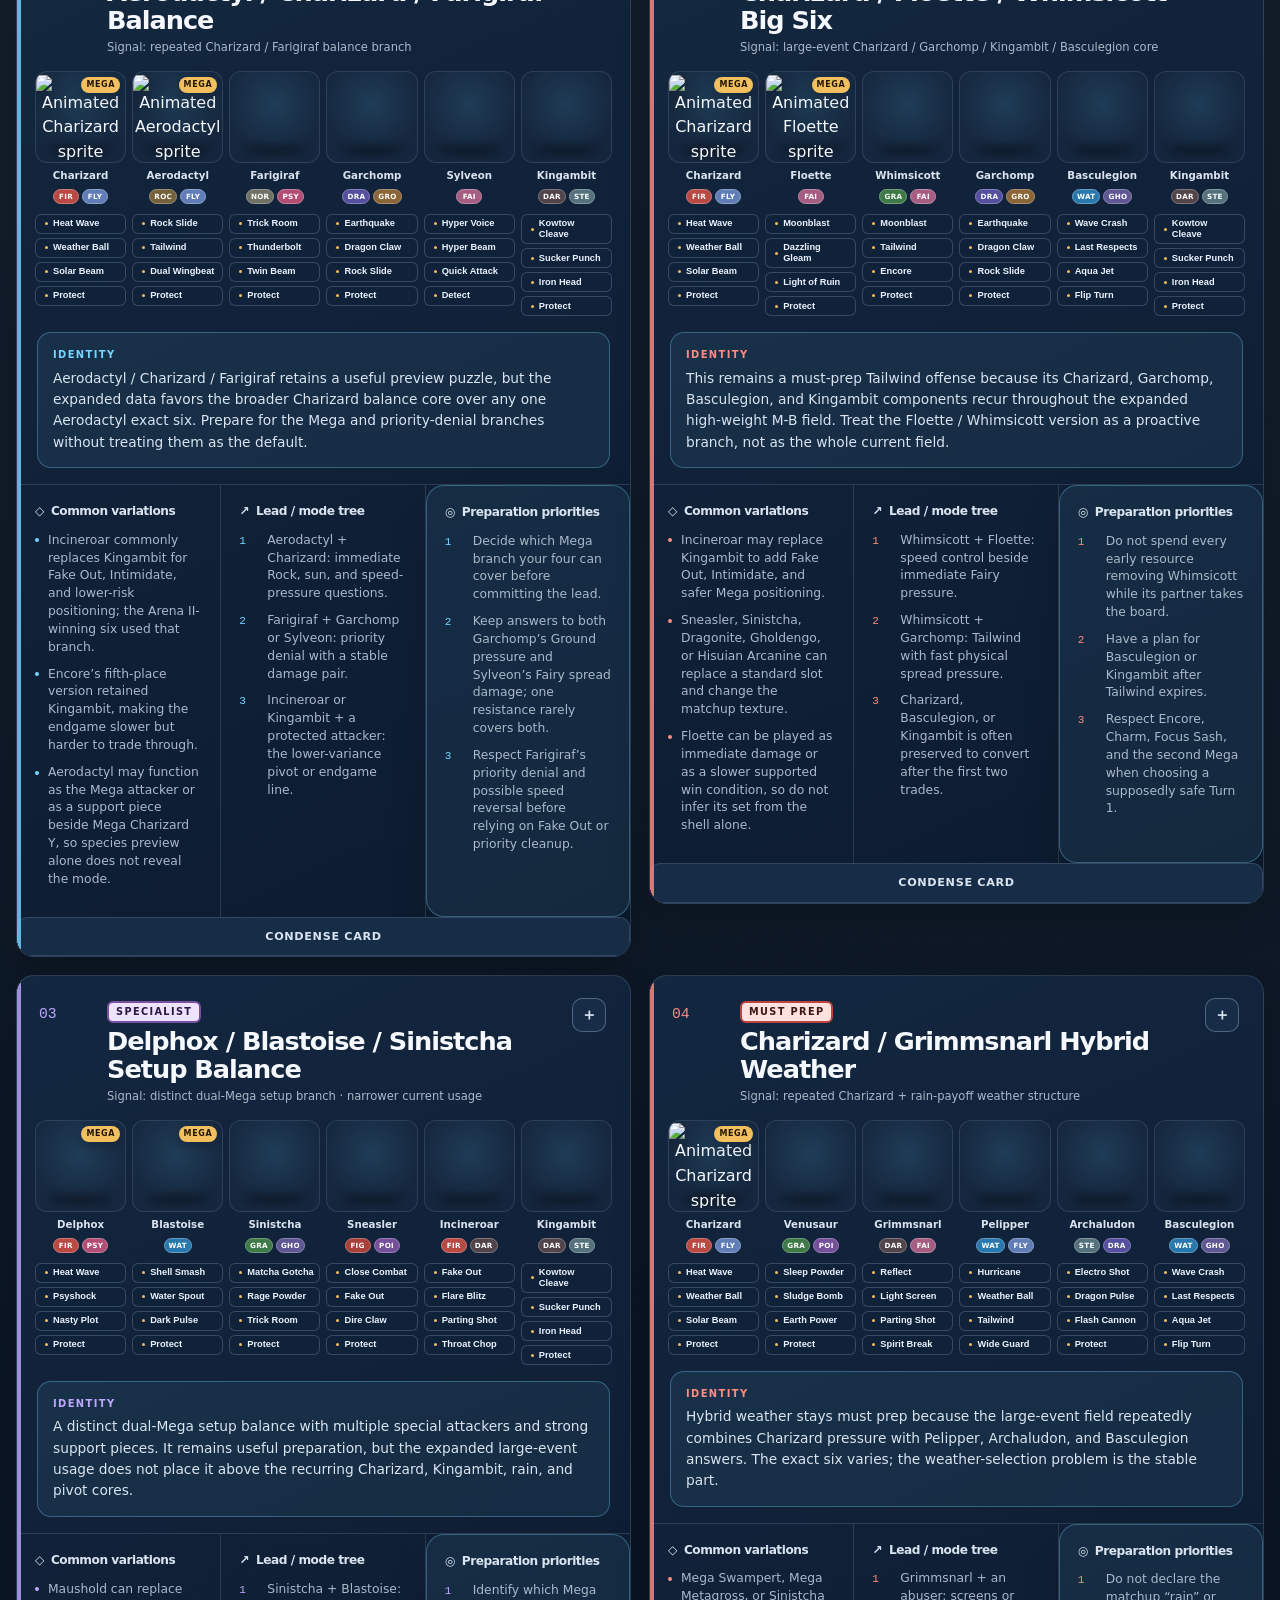
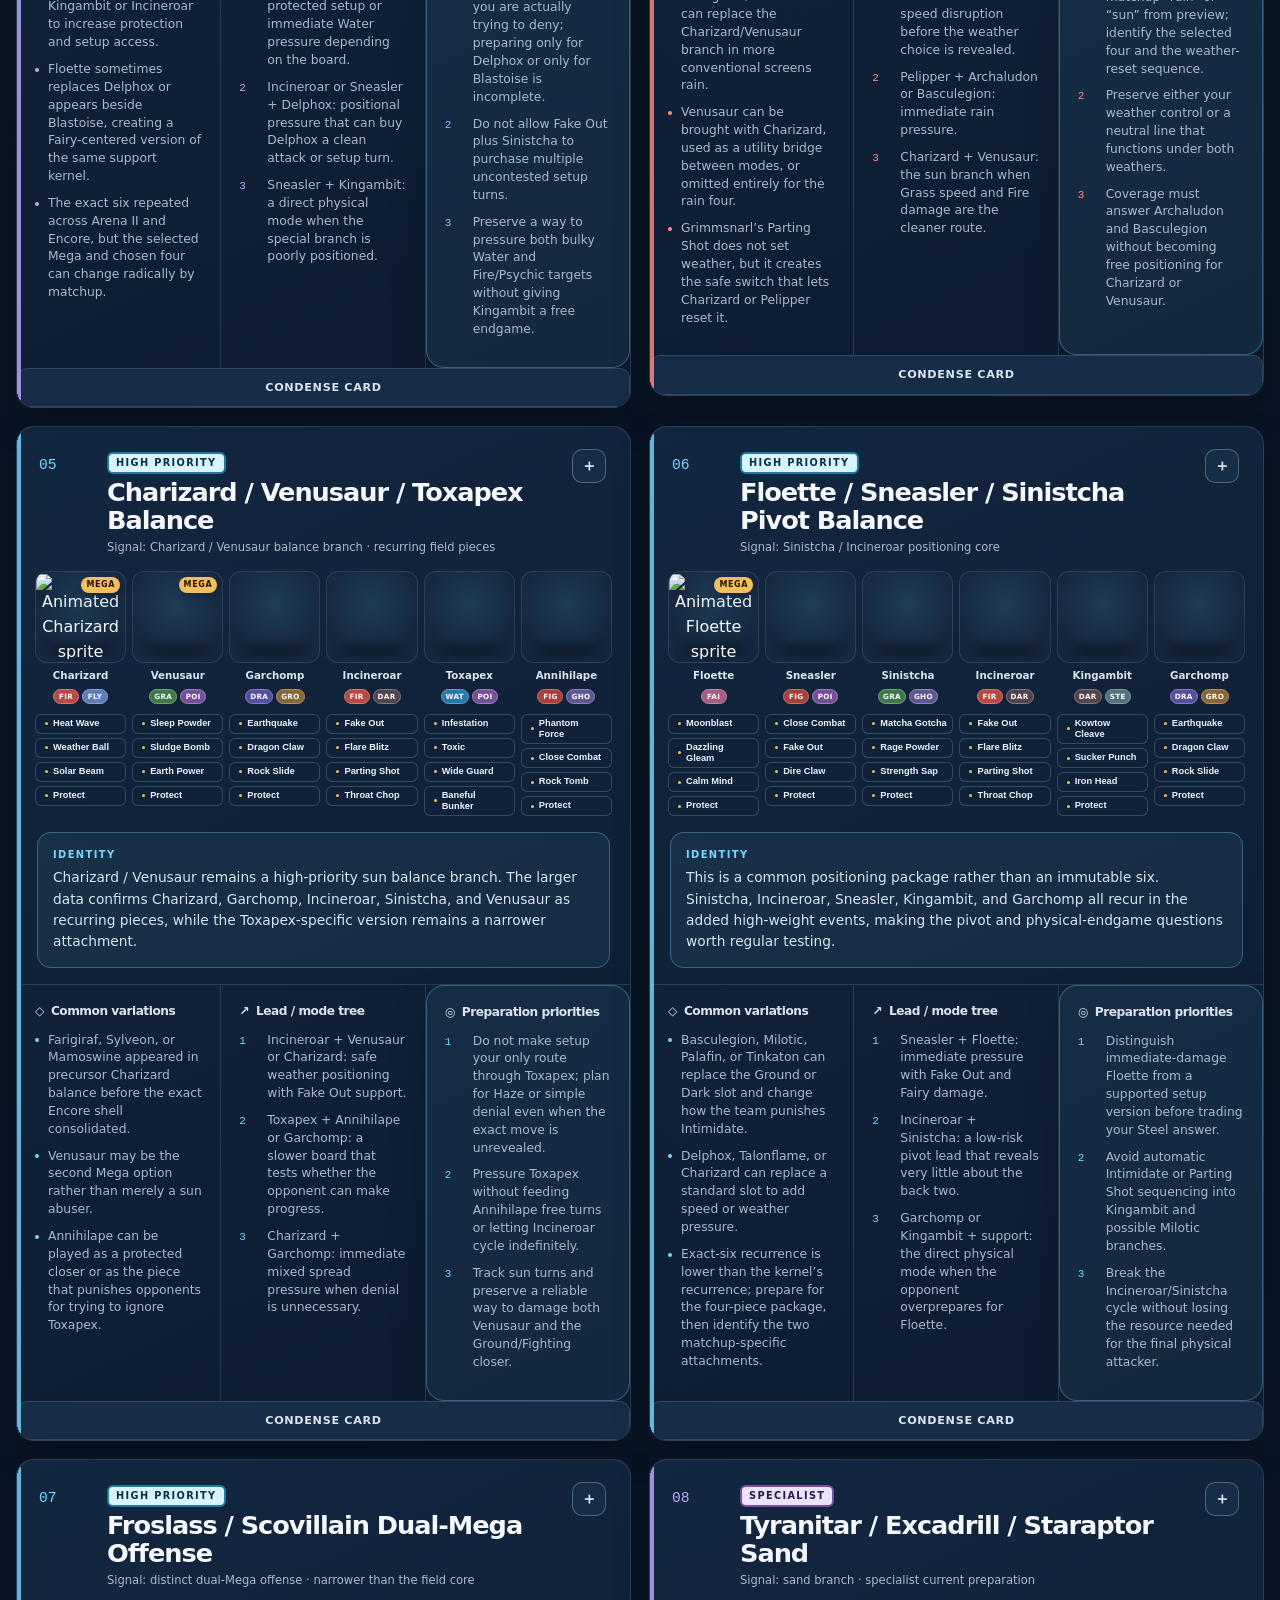
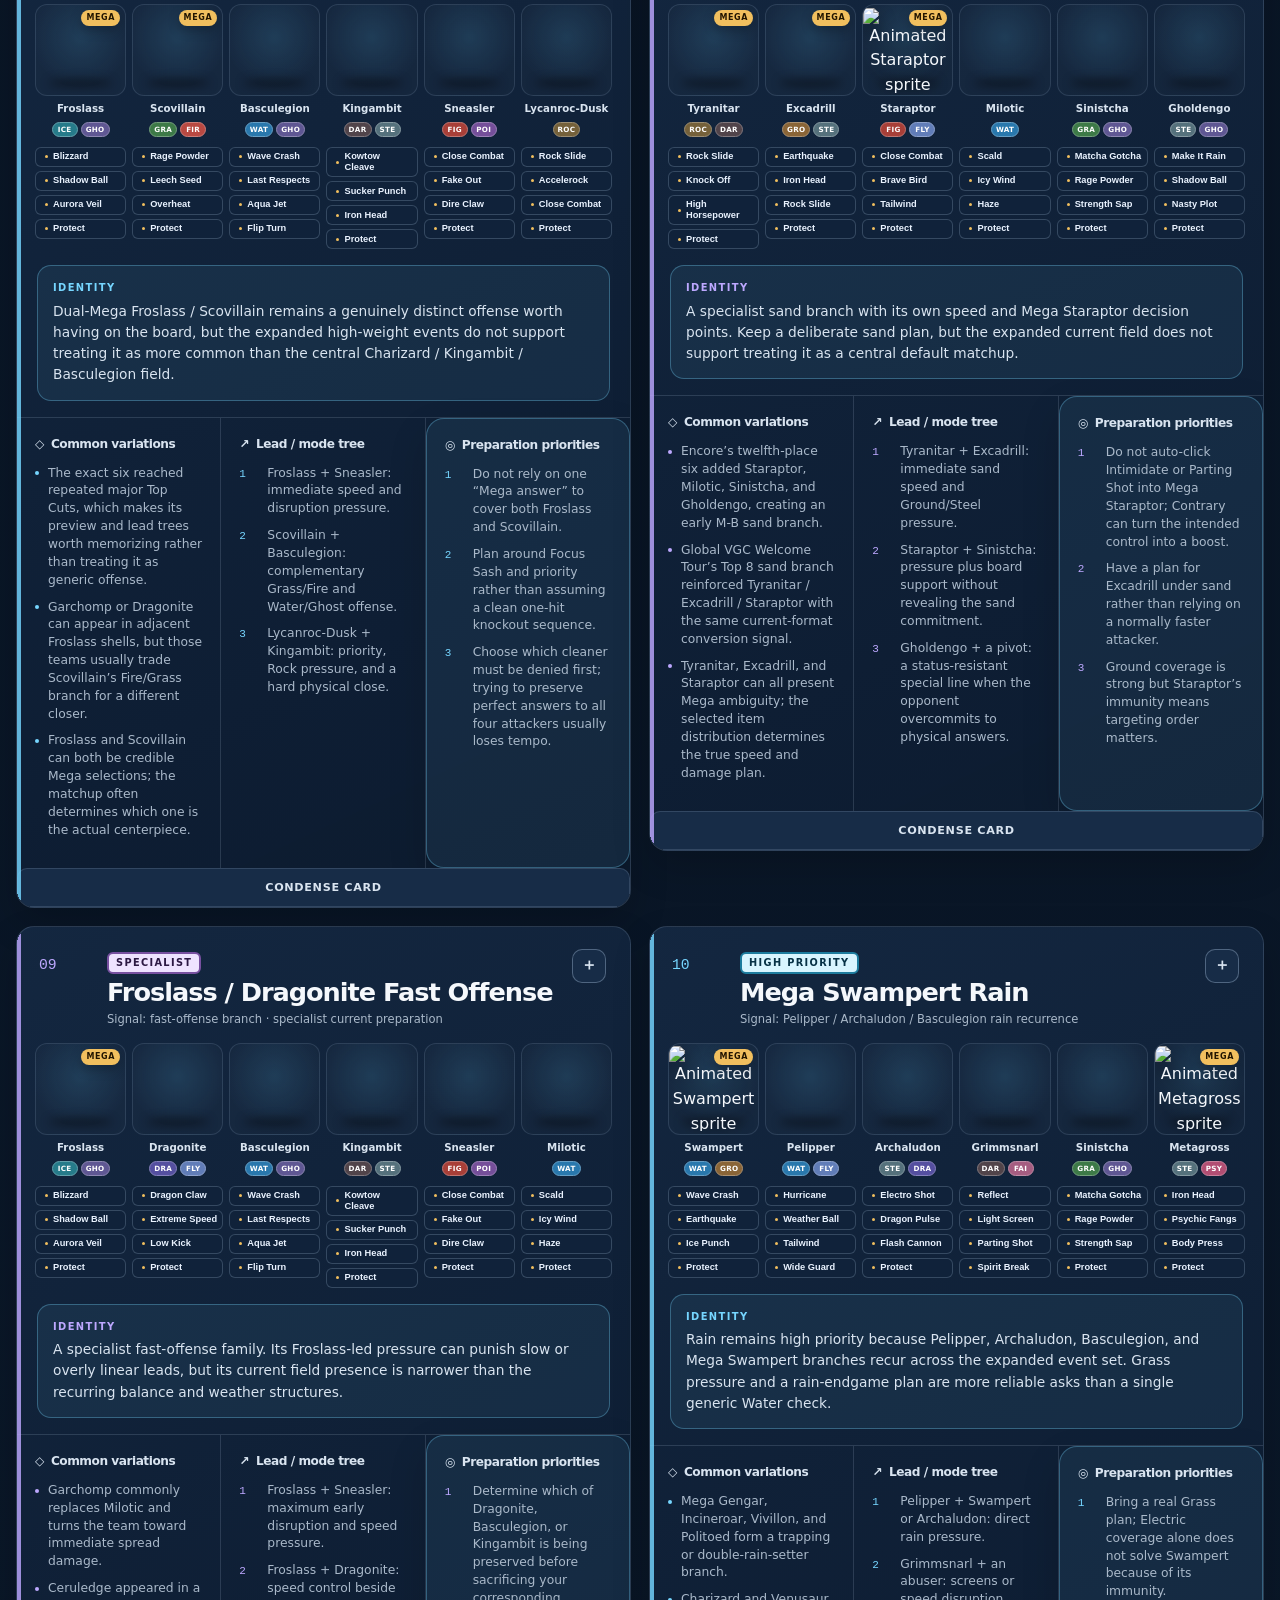
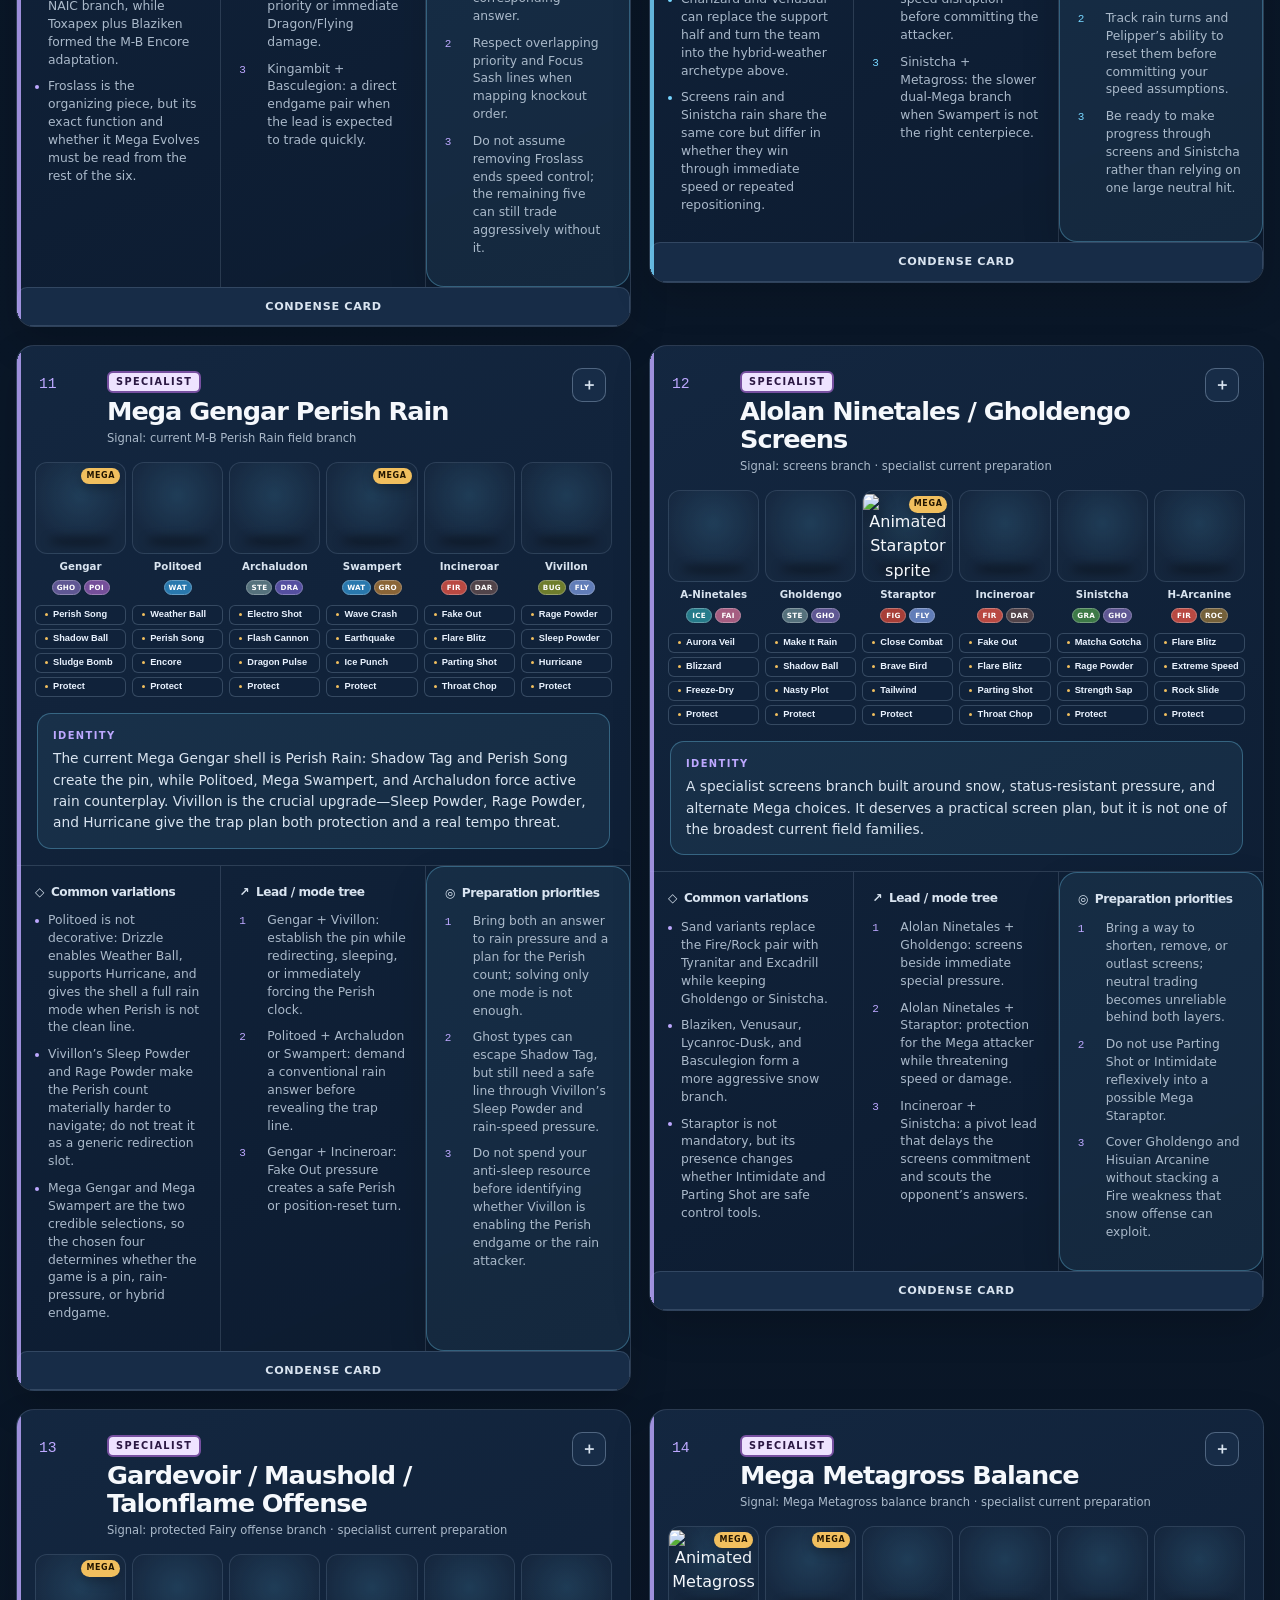
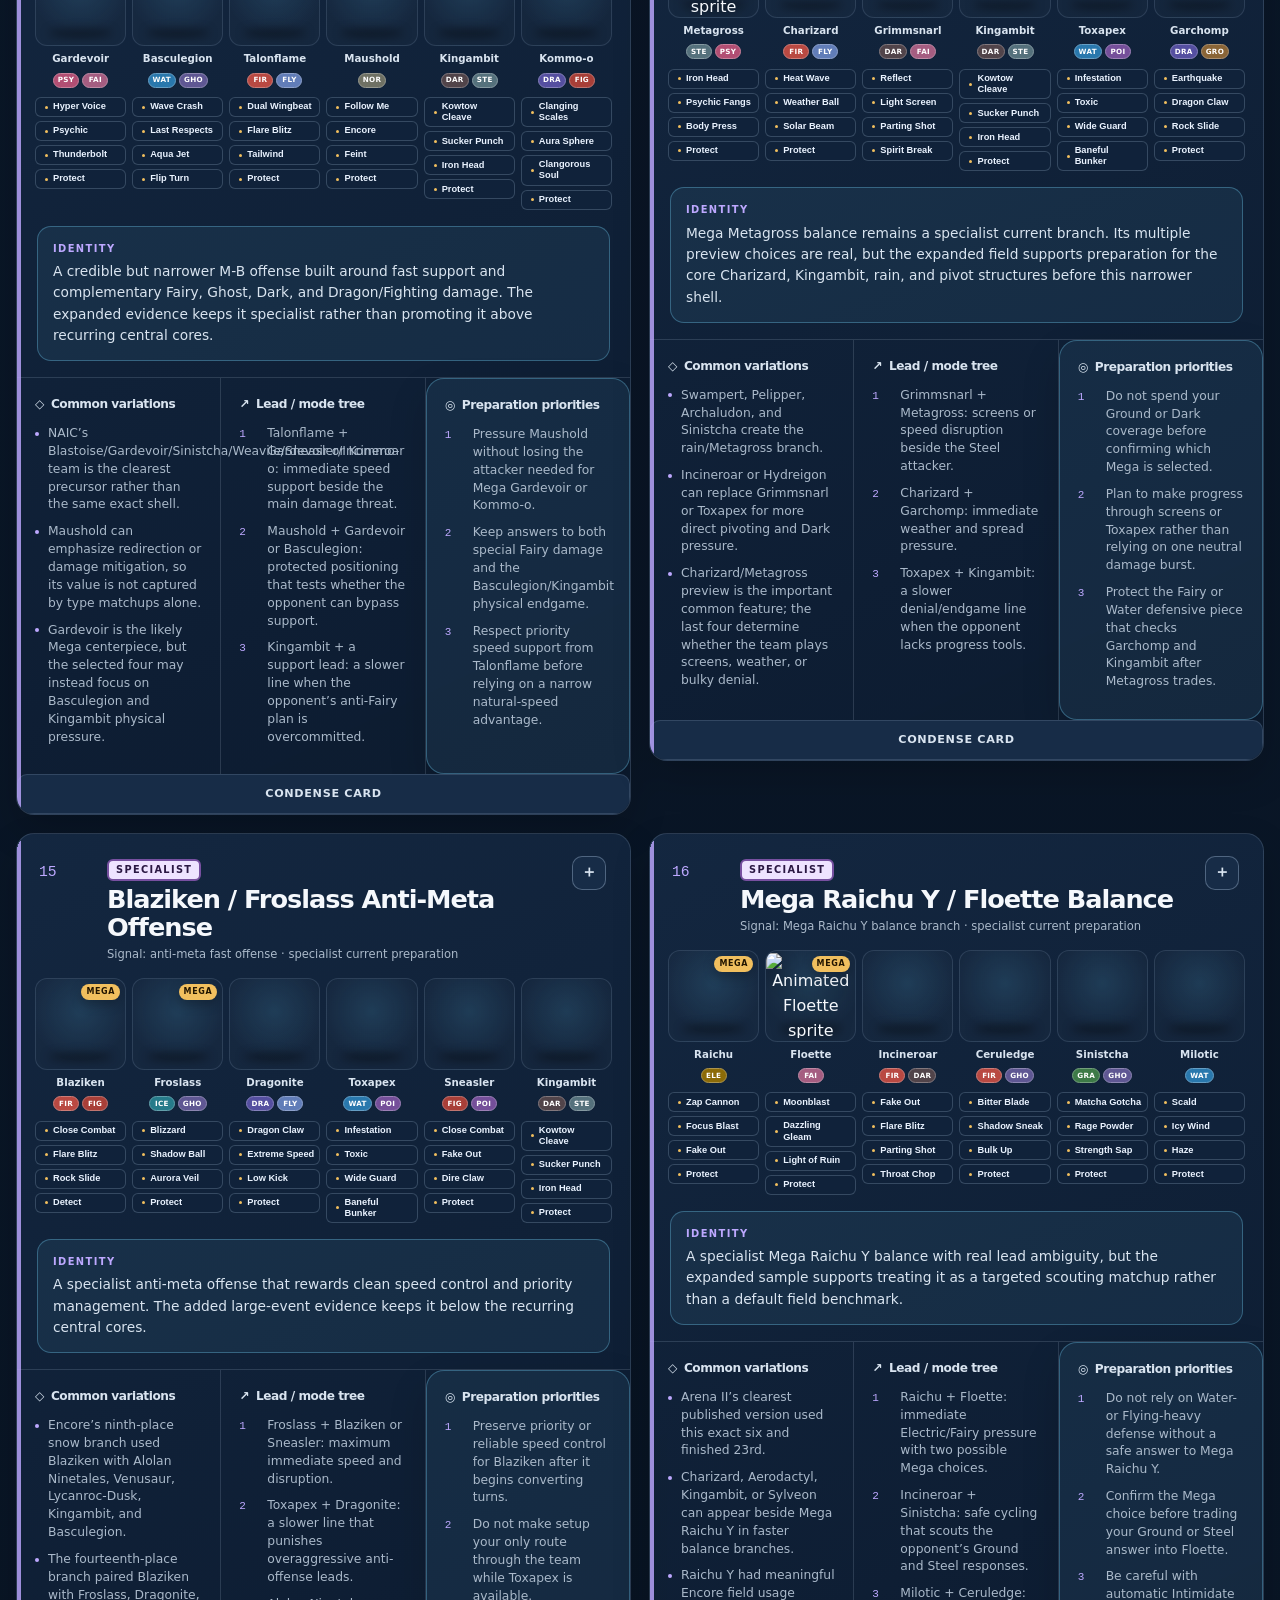
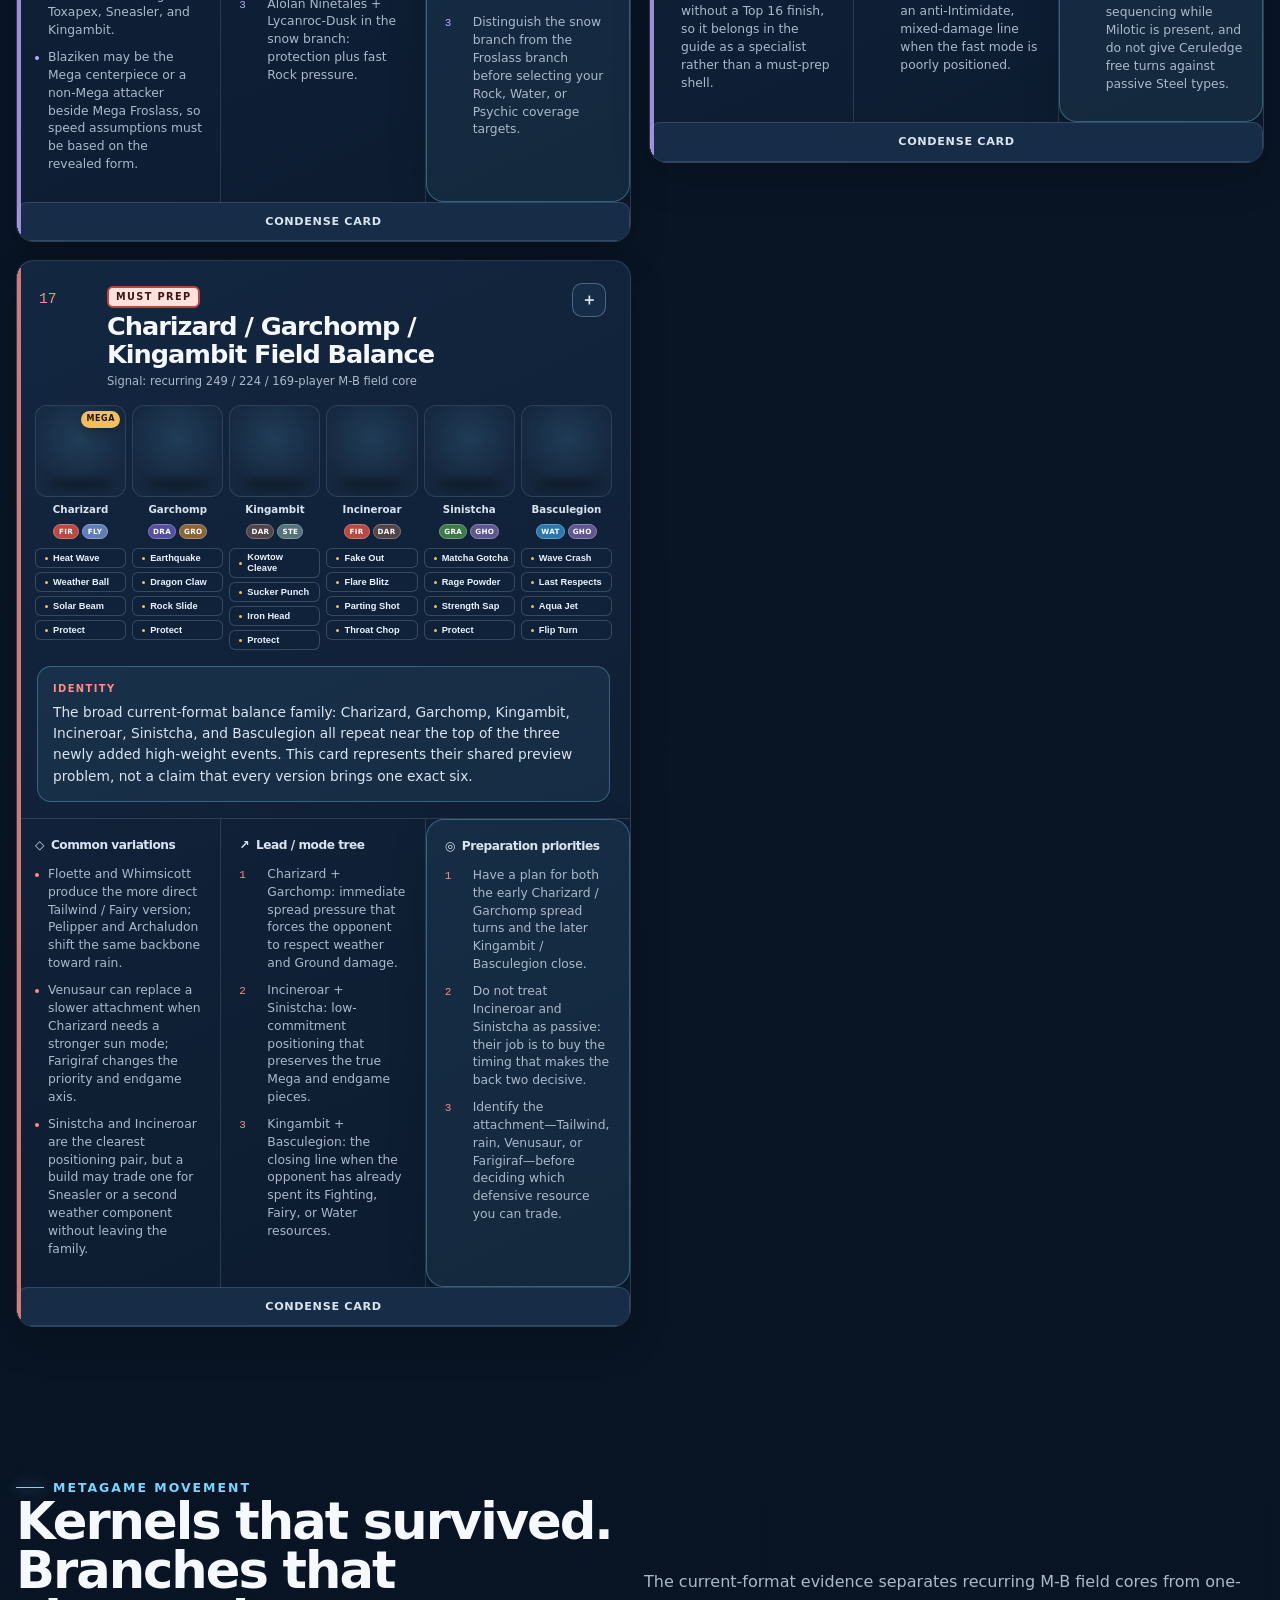
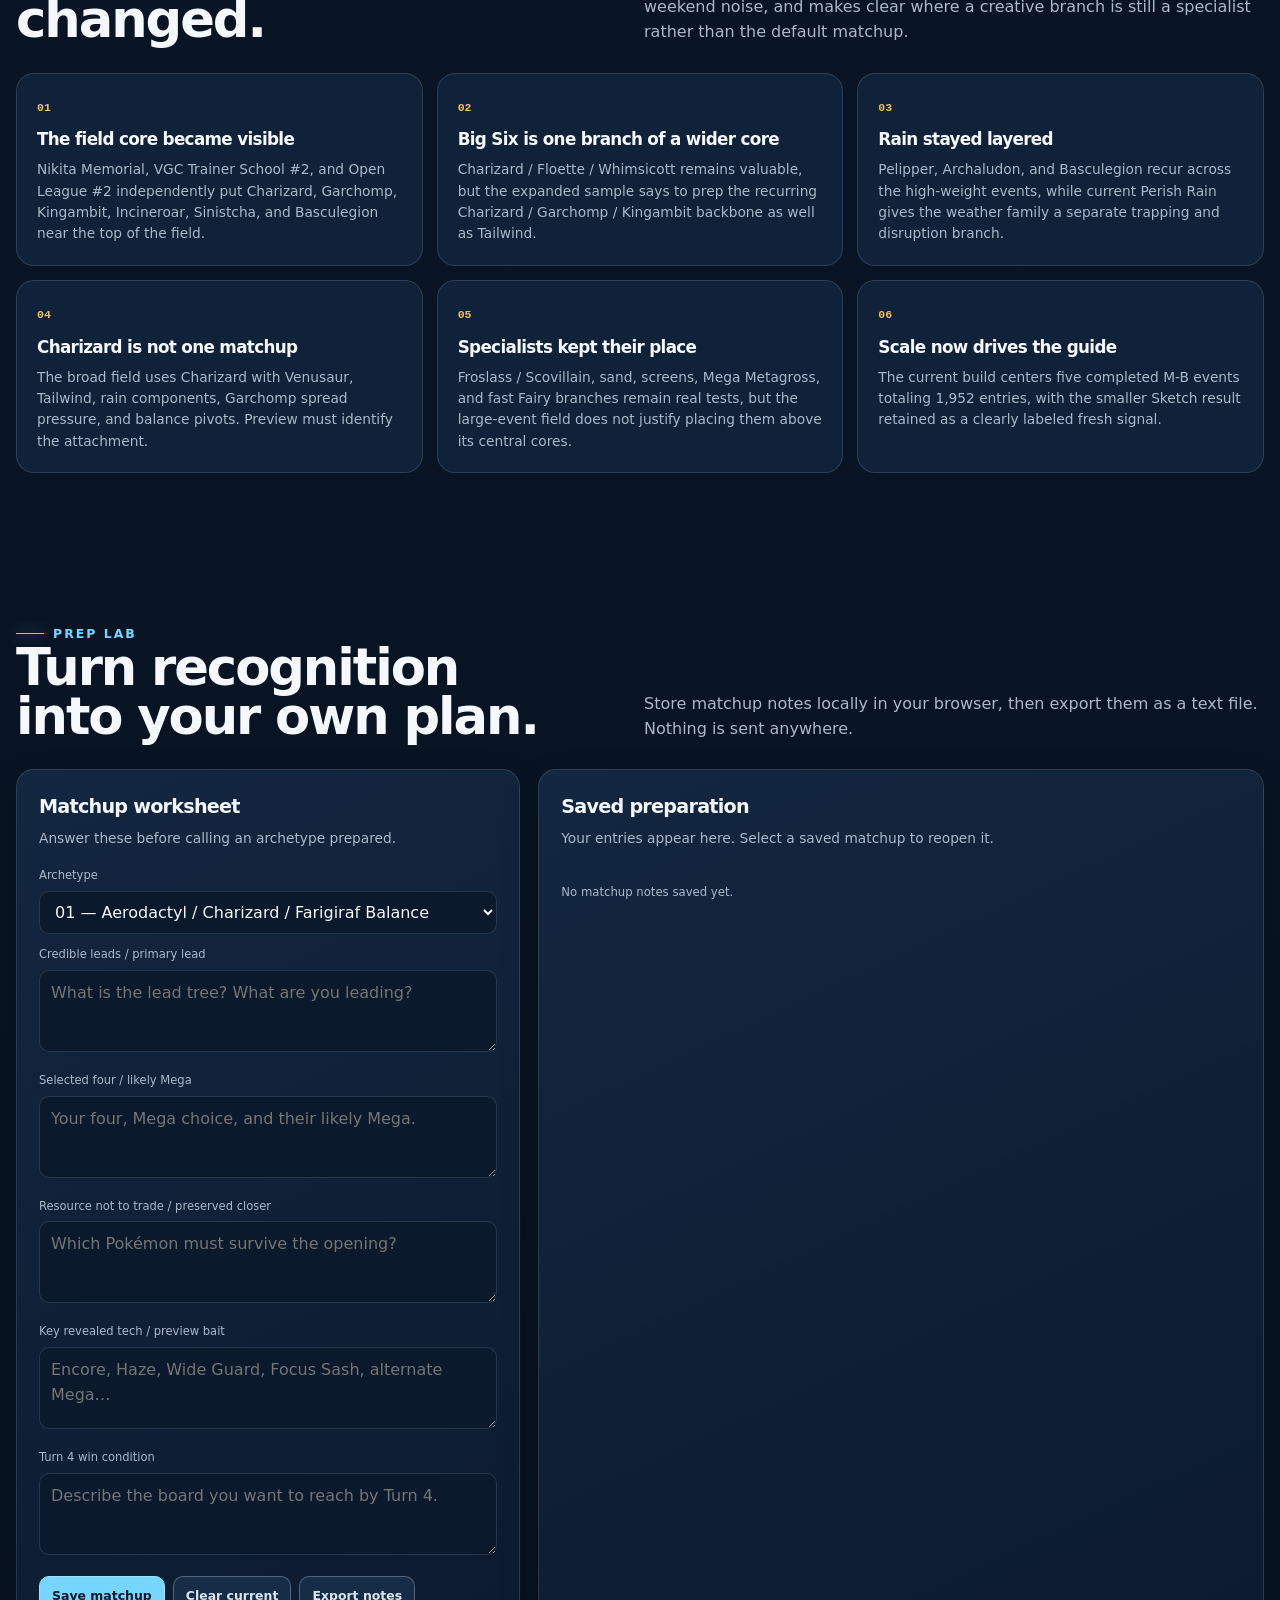
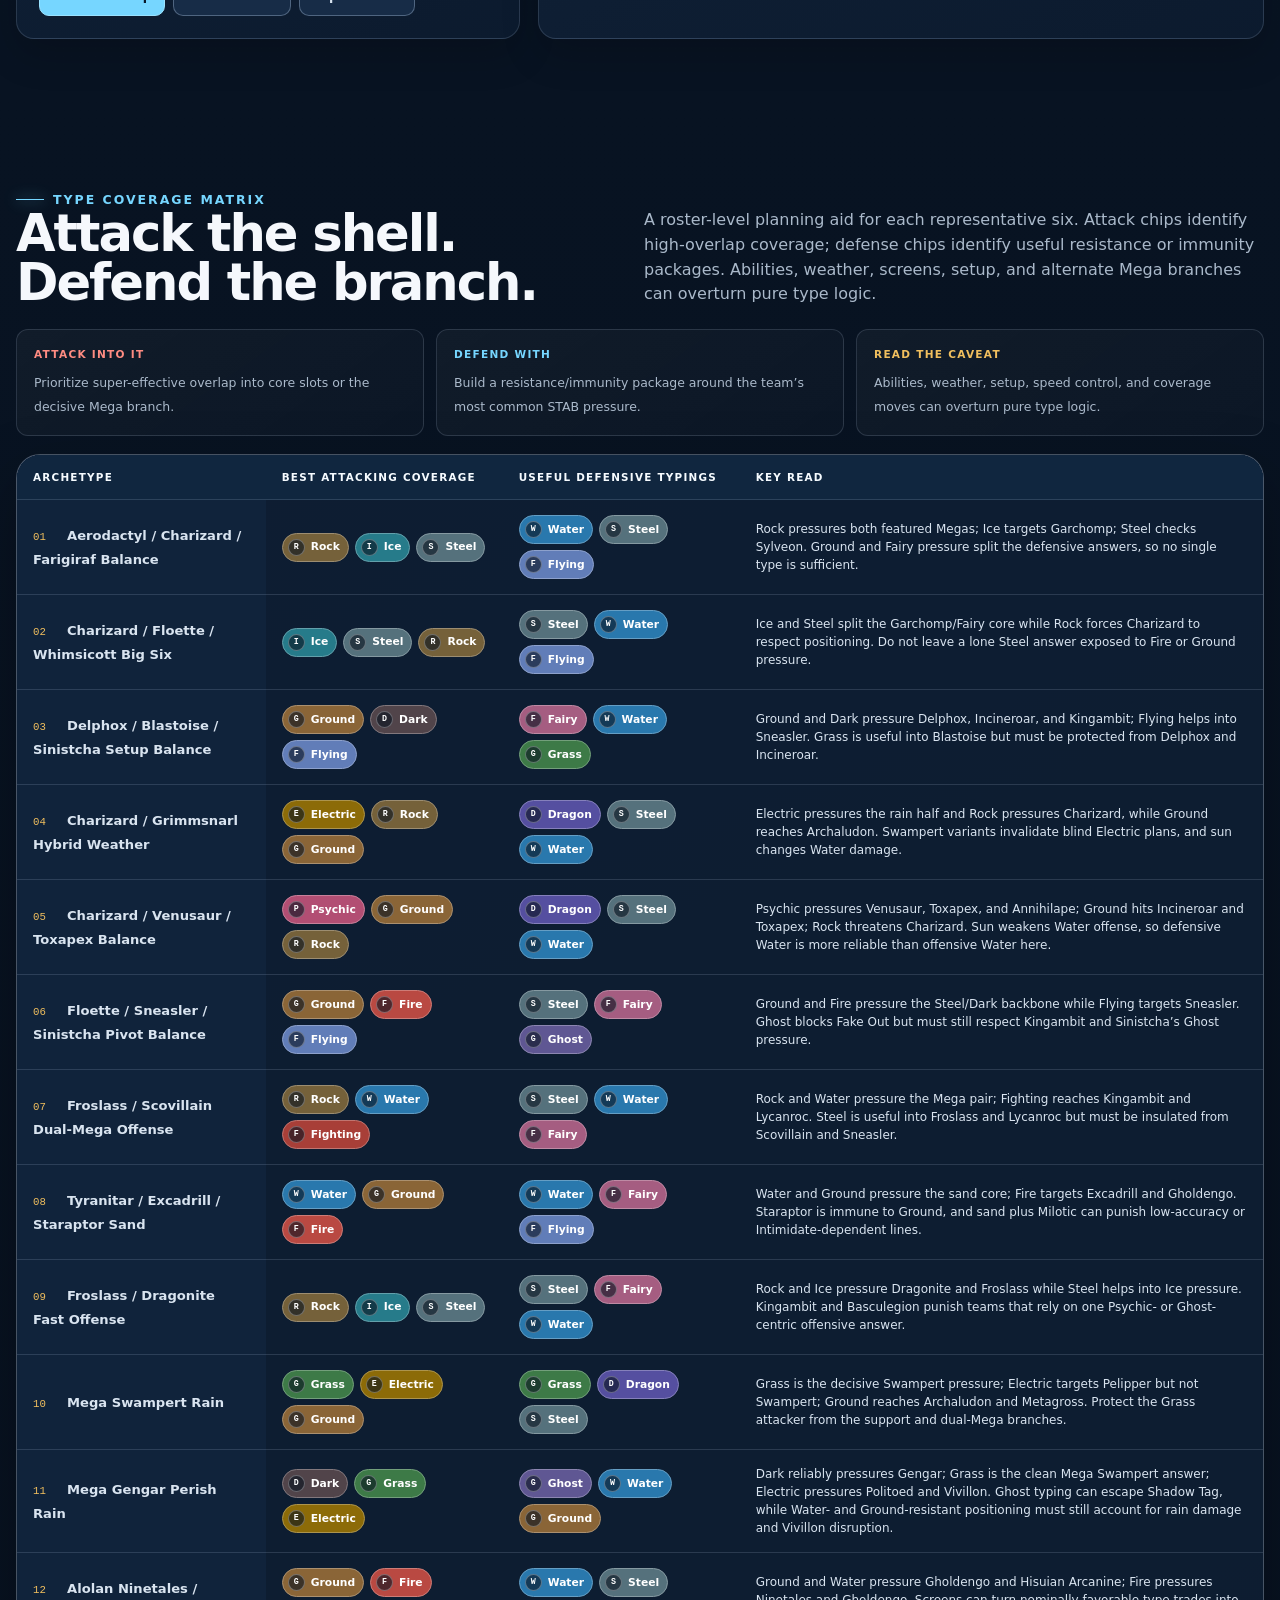
==== commit 462cf781: "Improve priority label readability" ====
--- a/index.html
+++ b/index.html
@@ -462,6 +462,24 @@
   .field-column.must h3 { background: #ff8279 !important; }
   .field-column.high h3 { background: #75dcff !important; }
   .field-column.specialist h3 { background: #c5a6ff !important; }
+  .field-map .field-column.must h3,
+  .archetype-card.tier-must .eyebrow {
+    color: #3c1715 !important;
+    background: #ffe1de !important;
+    border: 2px solid #bd4540 !important;
+  }
+  .field-map .field-column.high h3,
+  .archetype-card.tier-high .eyebrow {
+    color: #073246 !important;
+    background: #d8f5ff !important;
+    border: 2px solid #1d7c9e !important;
+  }
+  .field-map .field-column.specialist h3,
+  .archetype-card.tier-specialist .eyebrow {
+    color: #2b1843 !important;
+    background: #eee3ff !important;
+    border: 2px solid #7750a0 !important;
+  }
   .eyebrow {
     display: inline-flex;
     width: max-content;
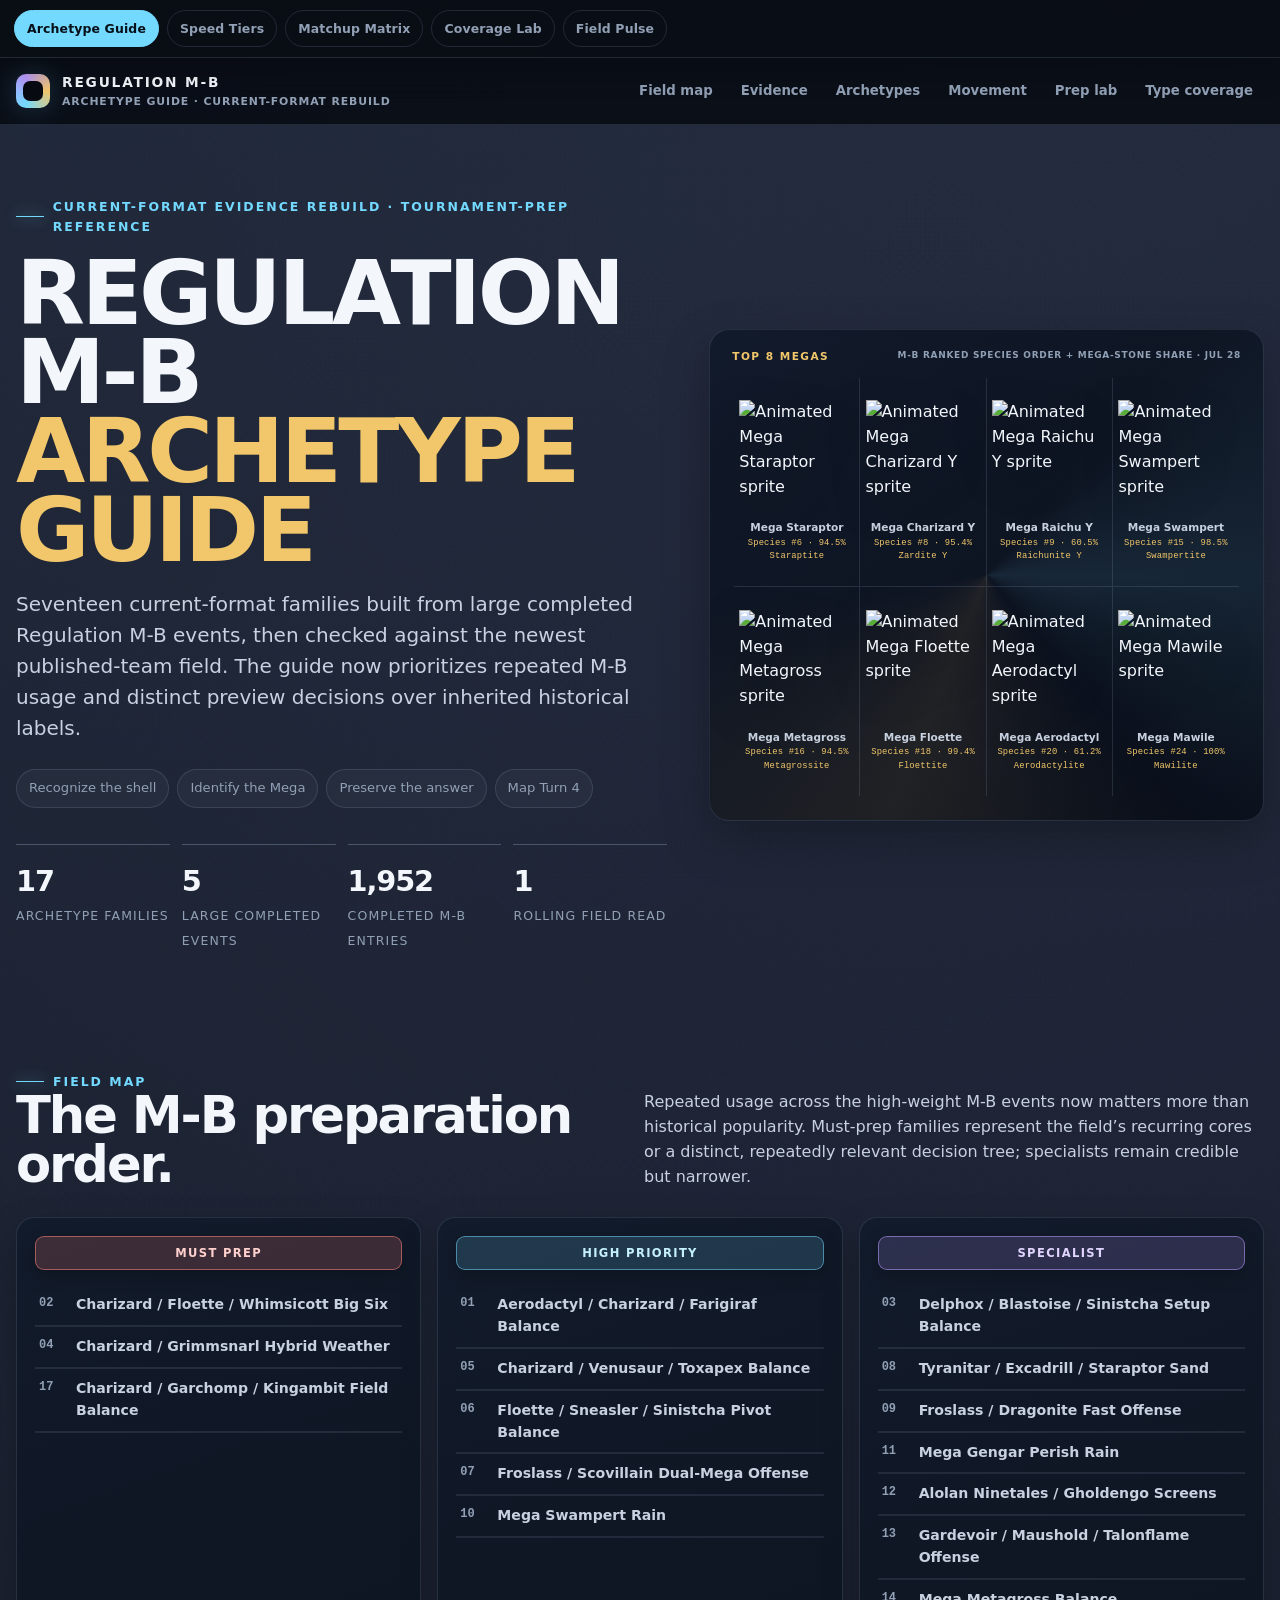
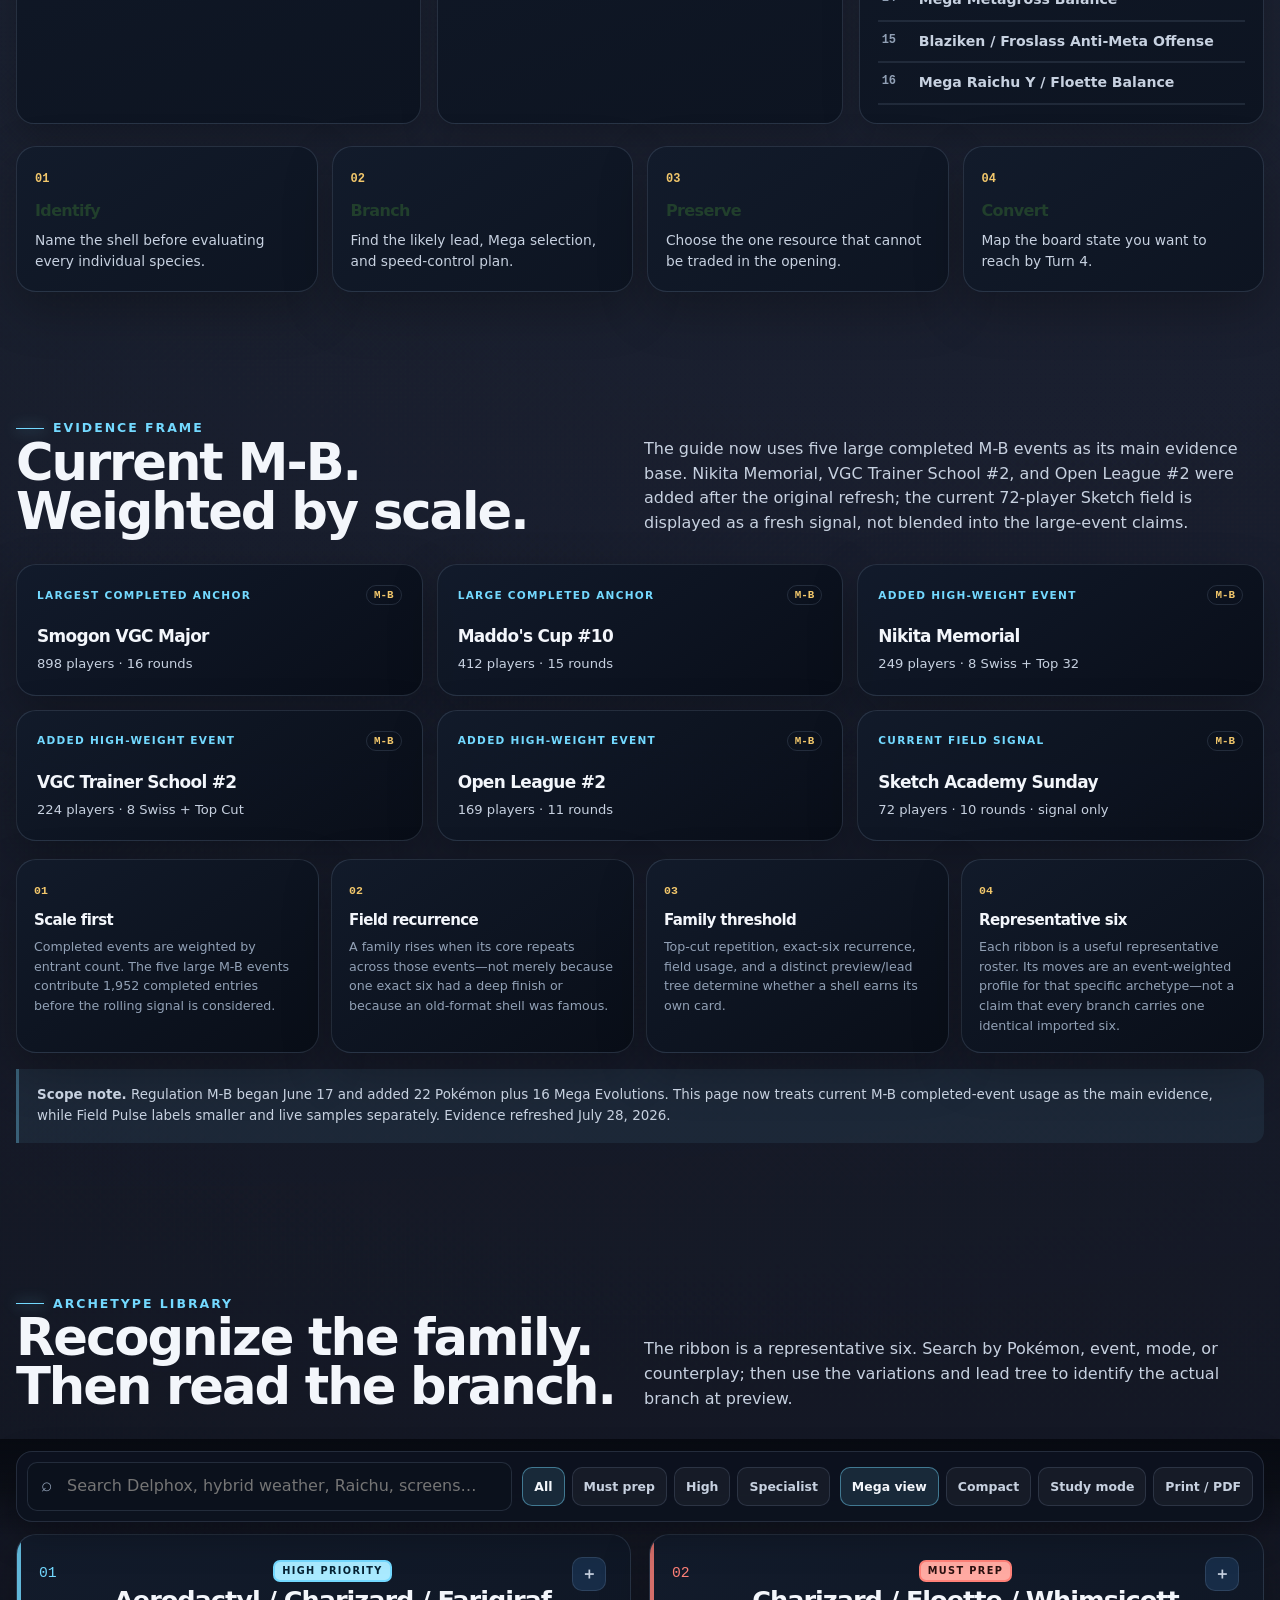
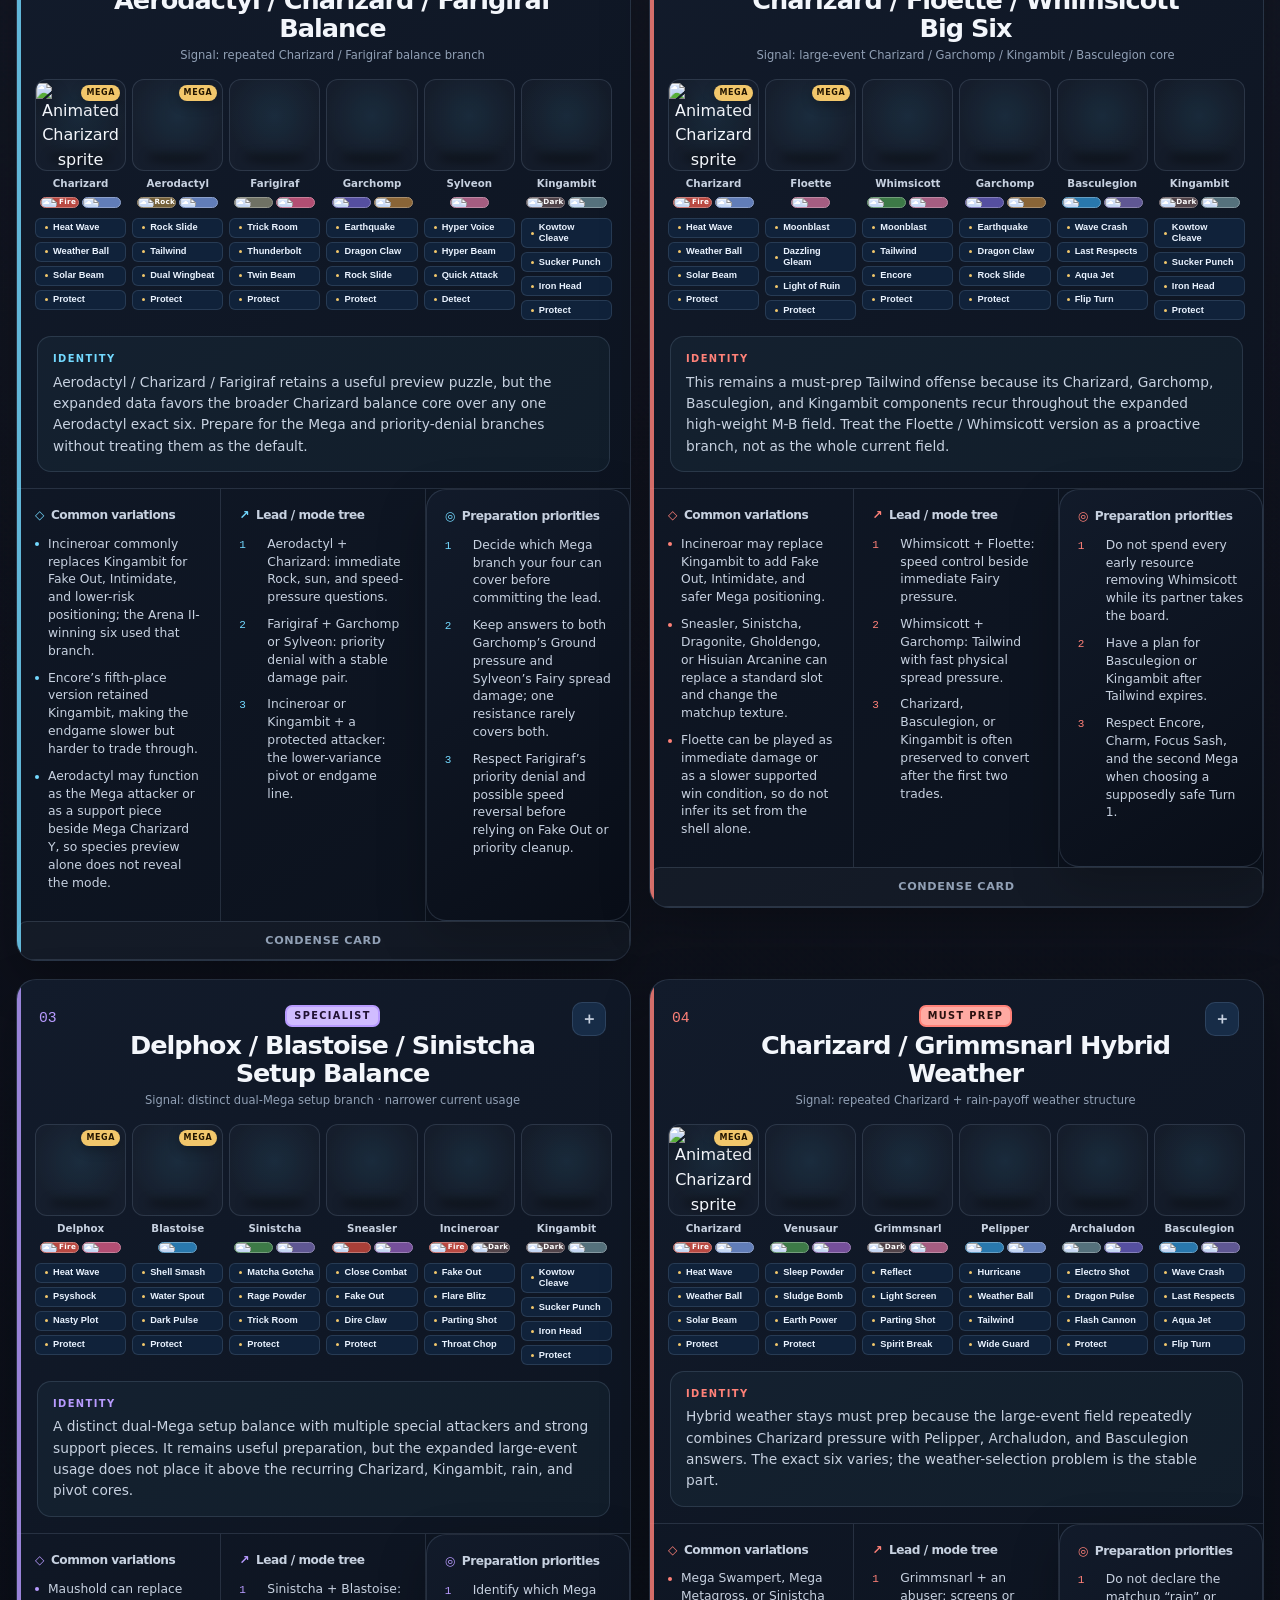
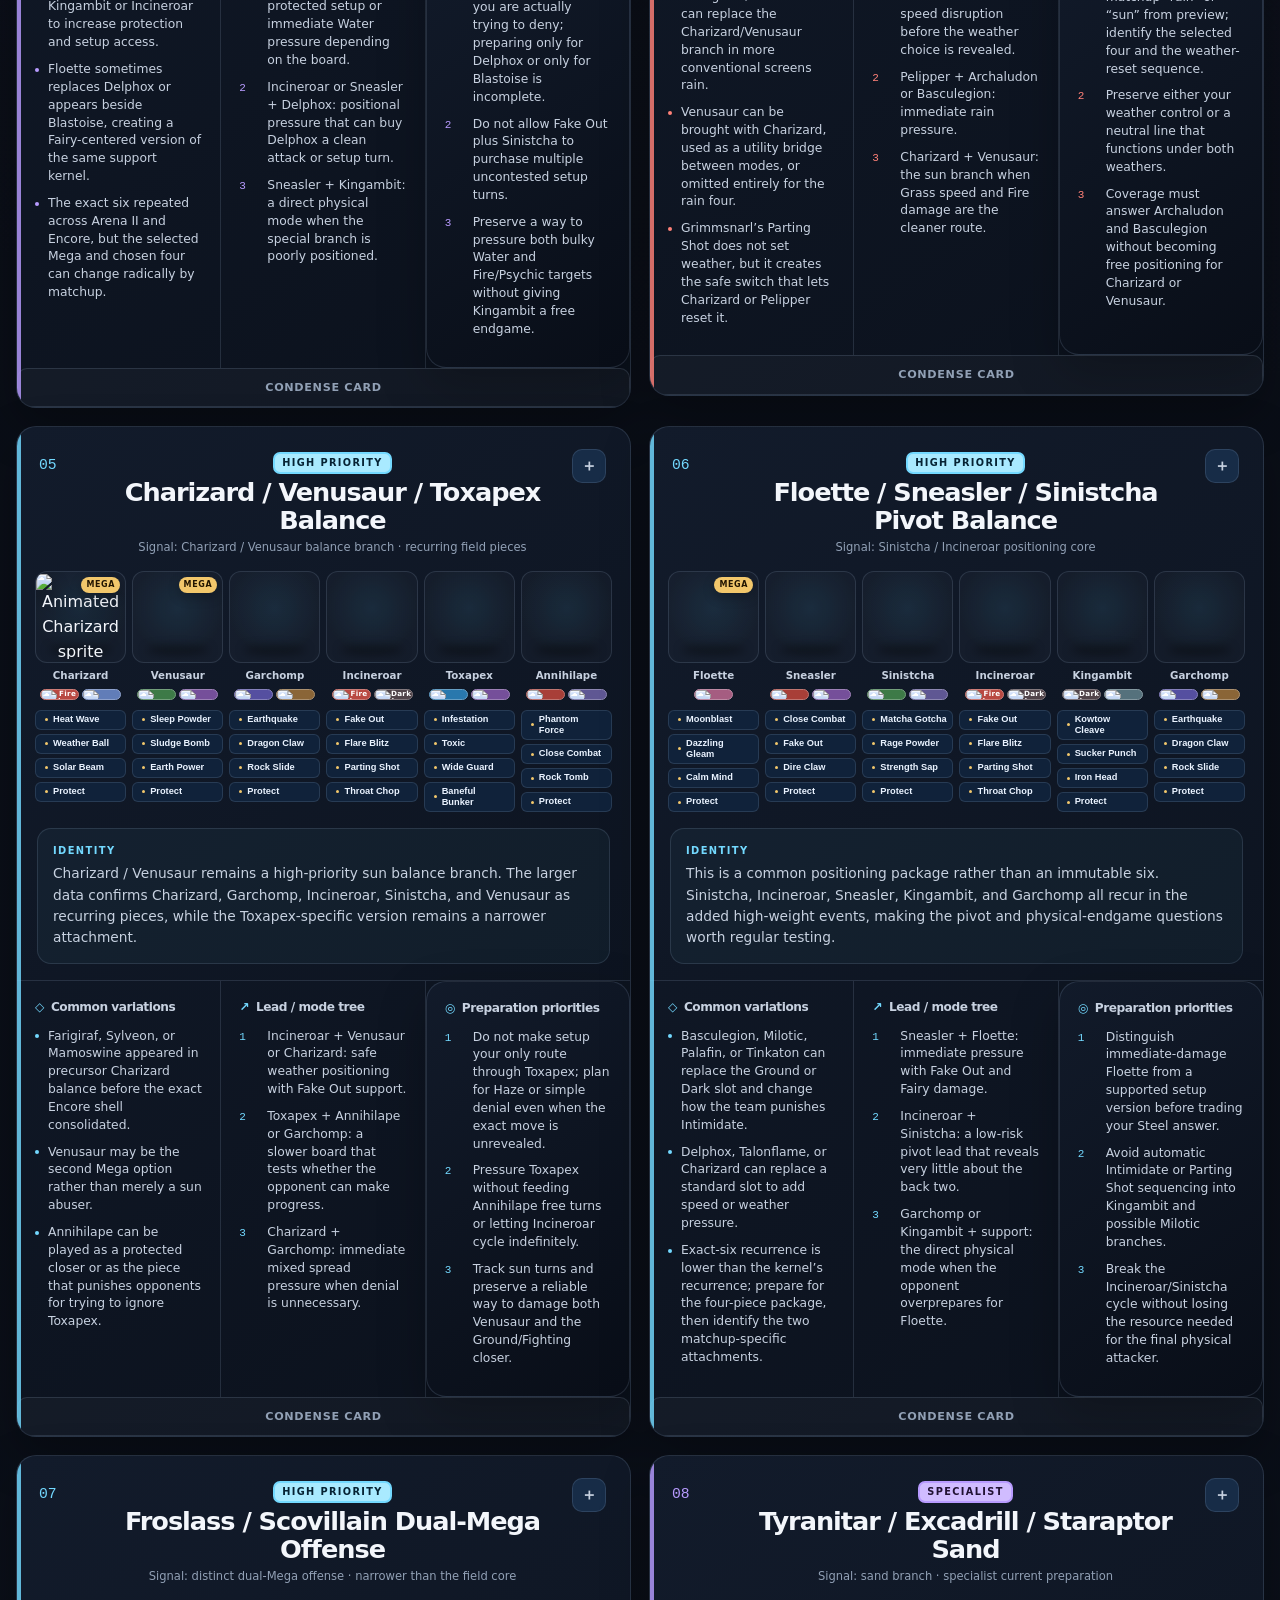
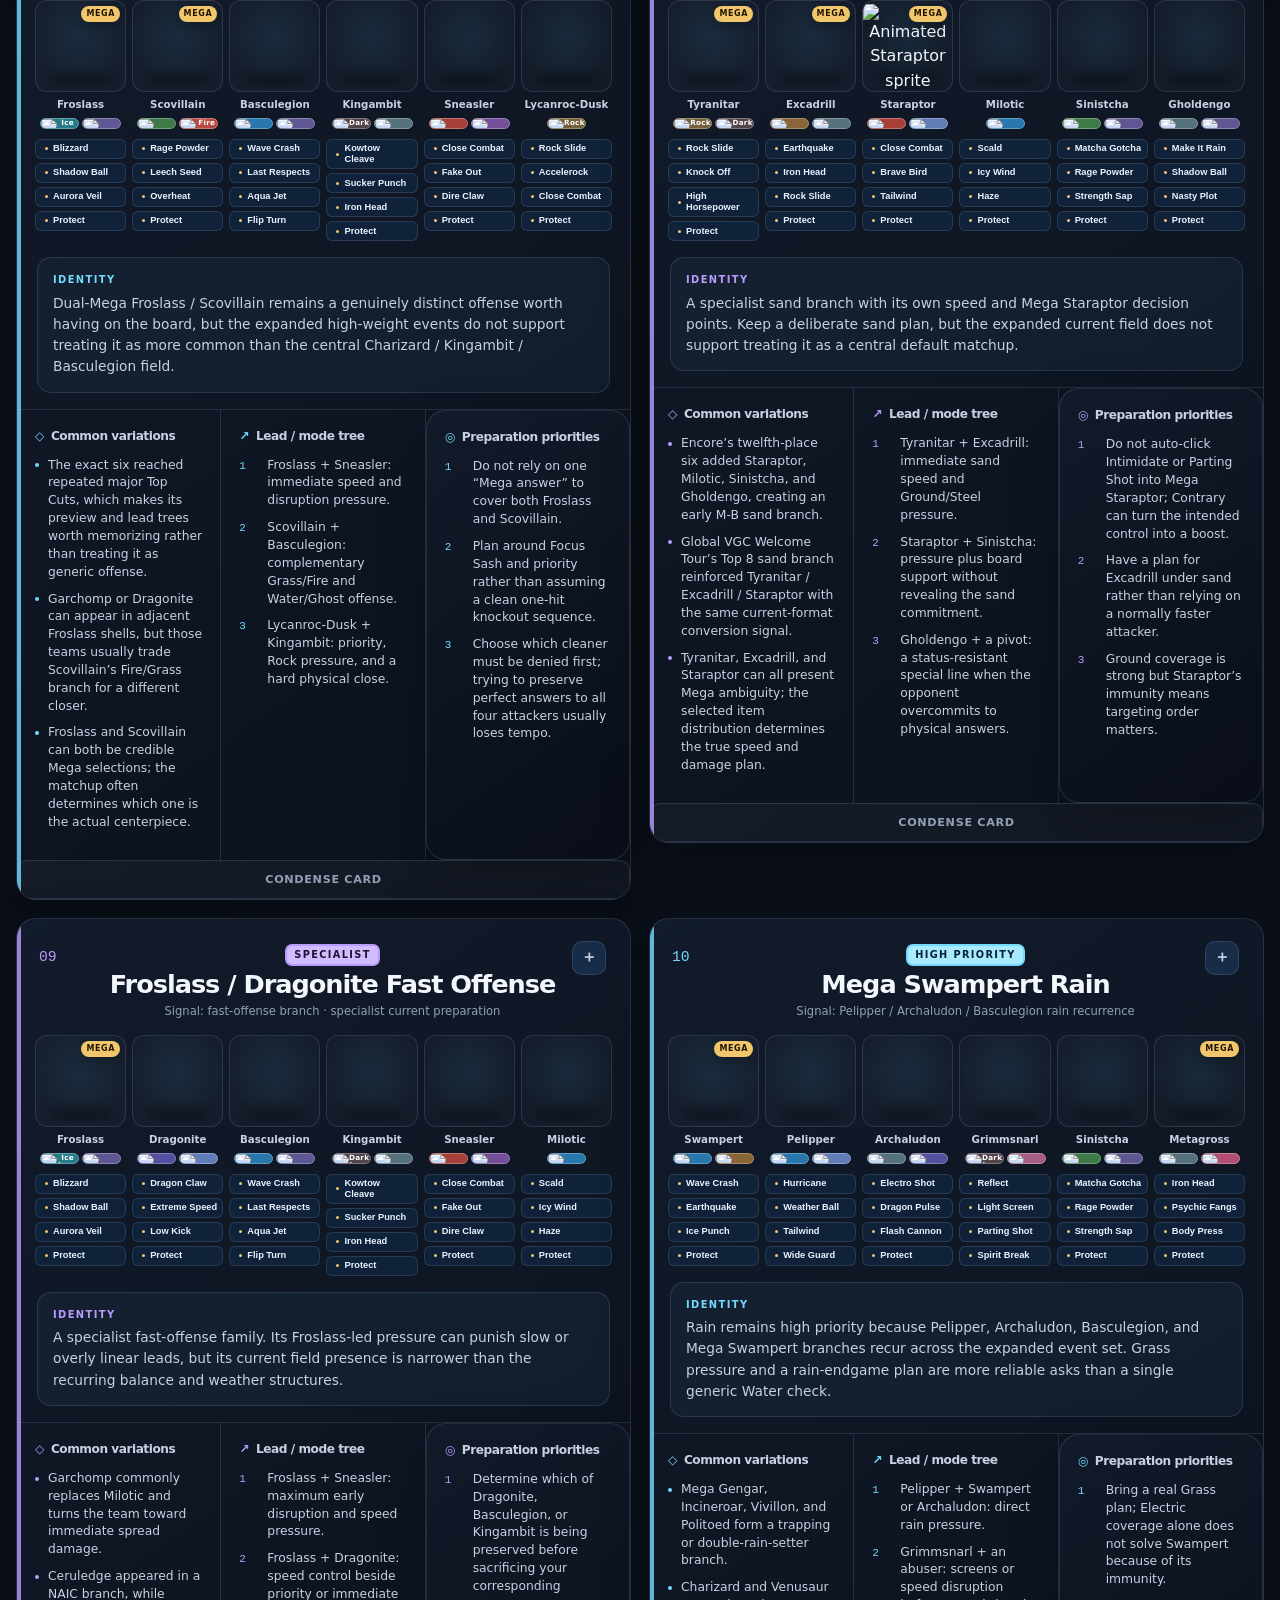
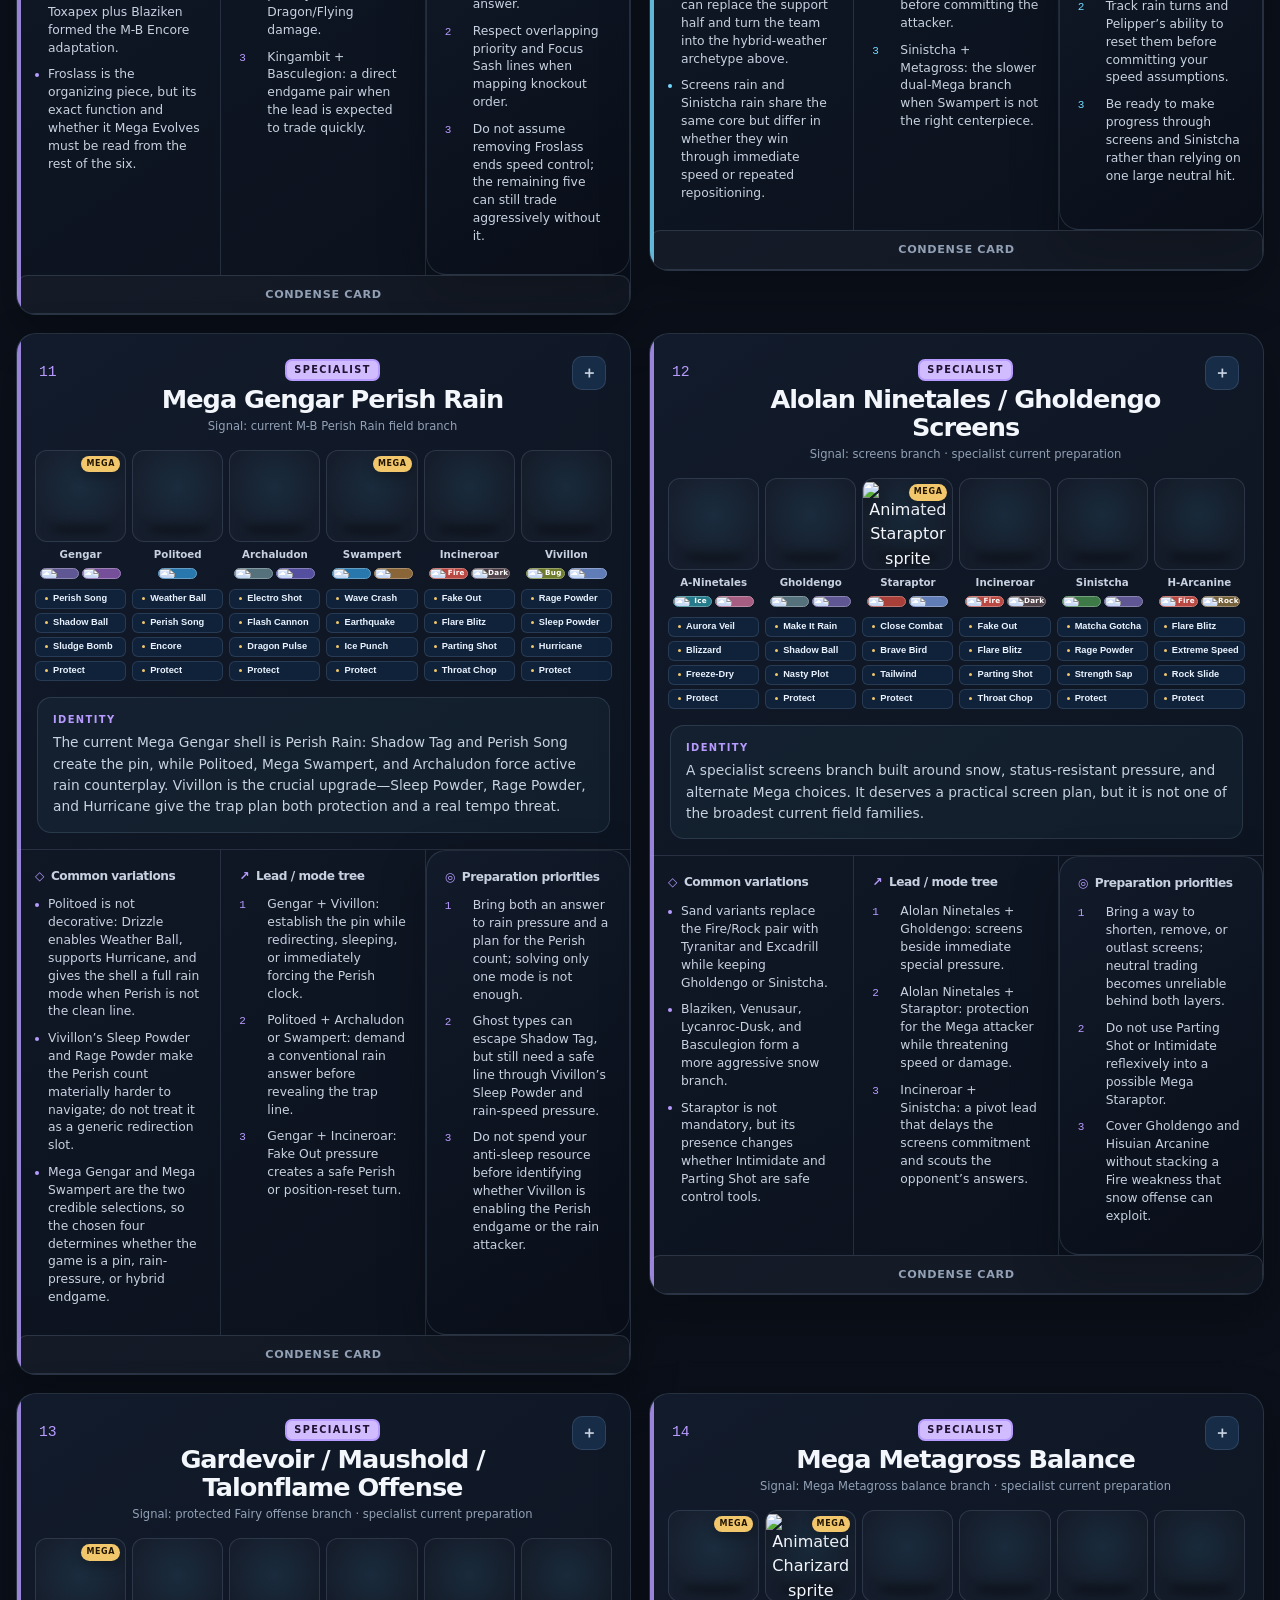
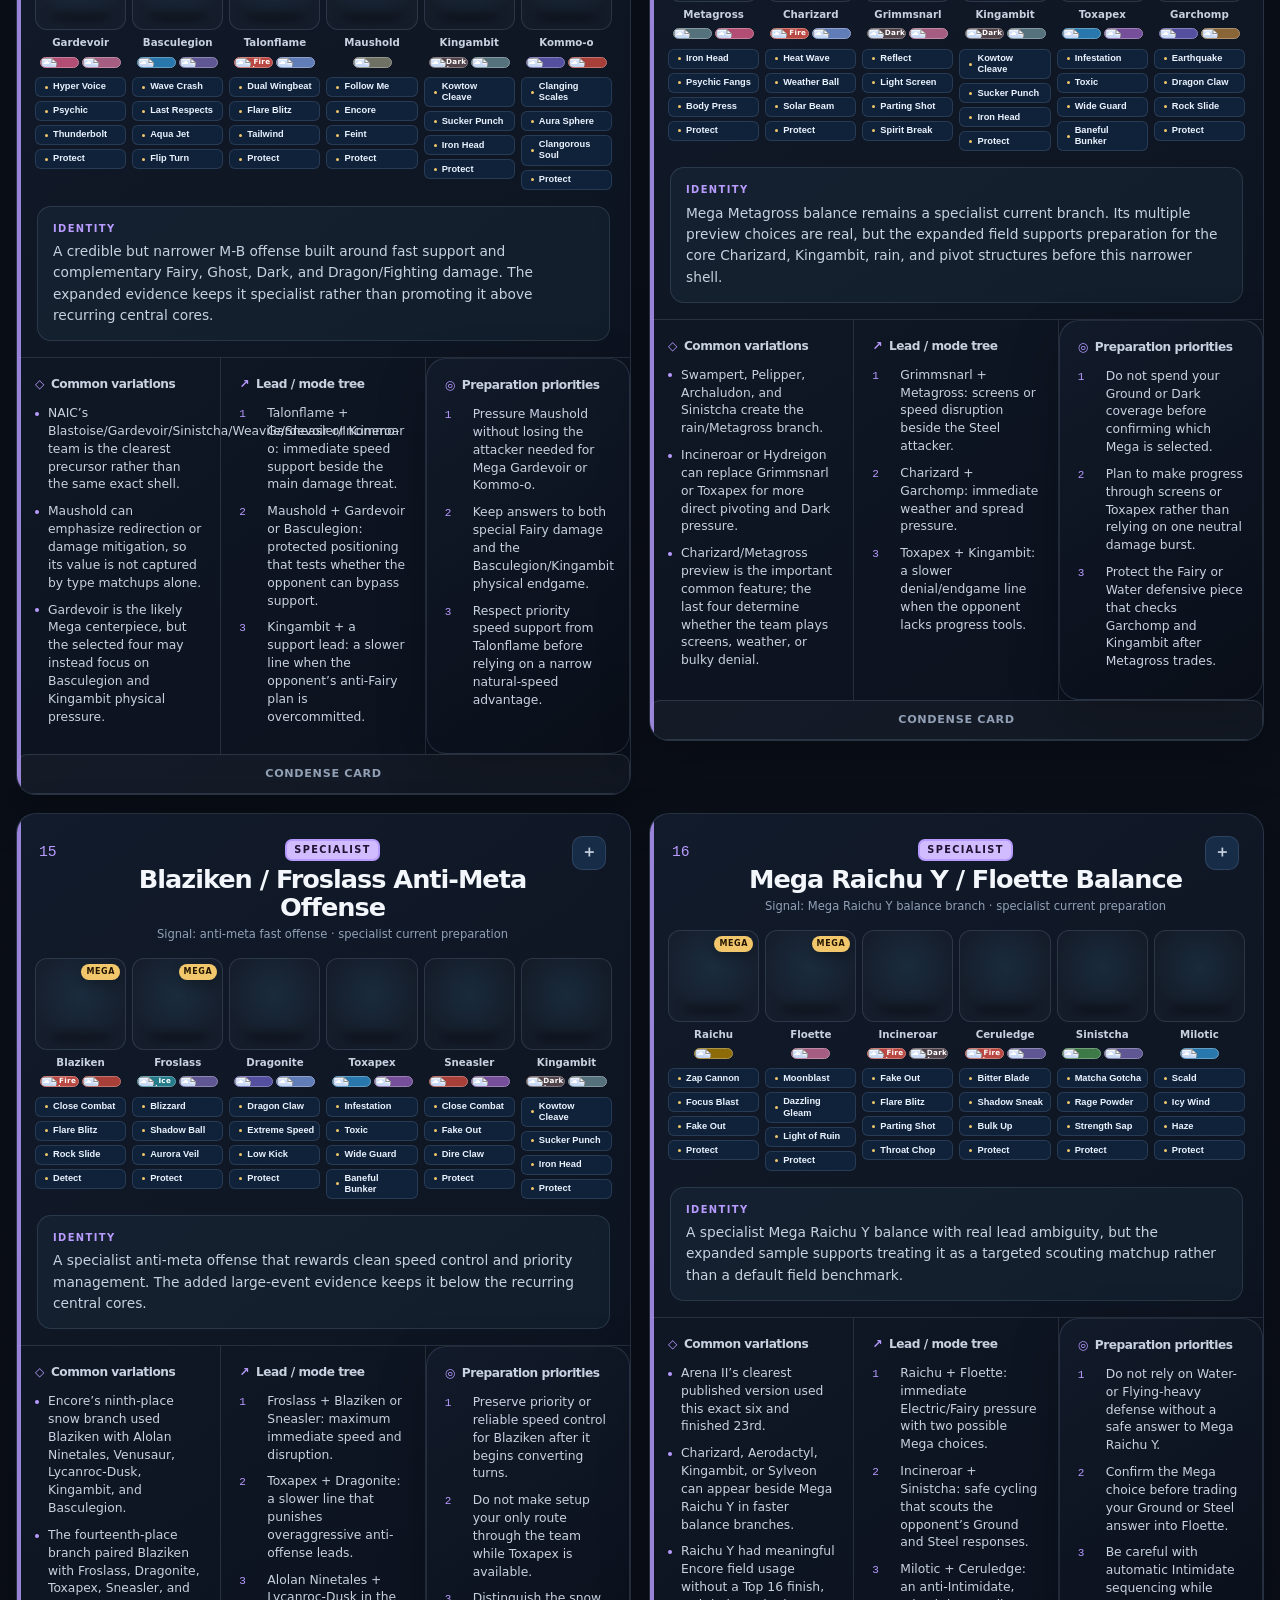
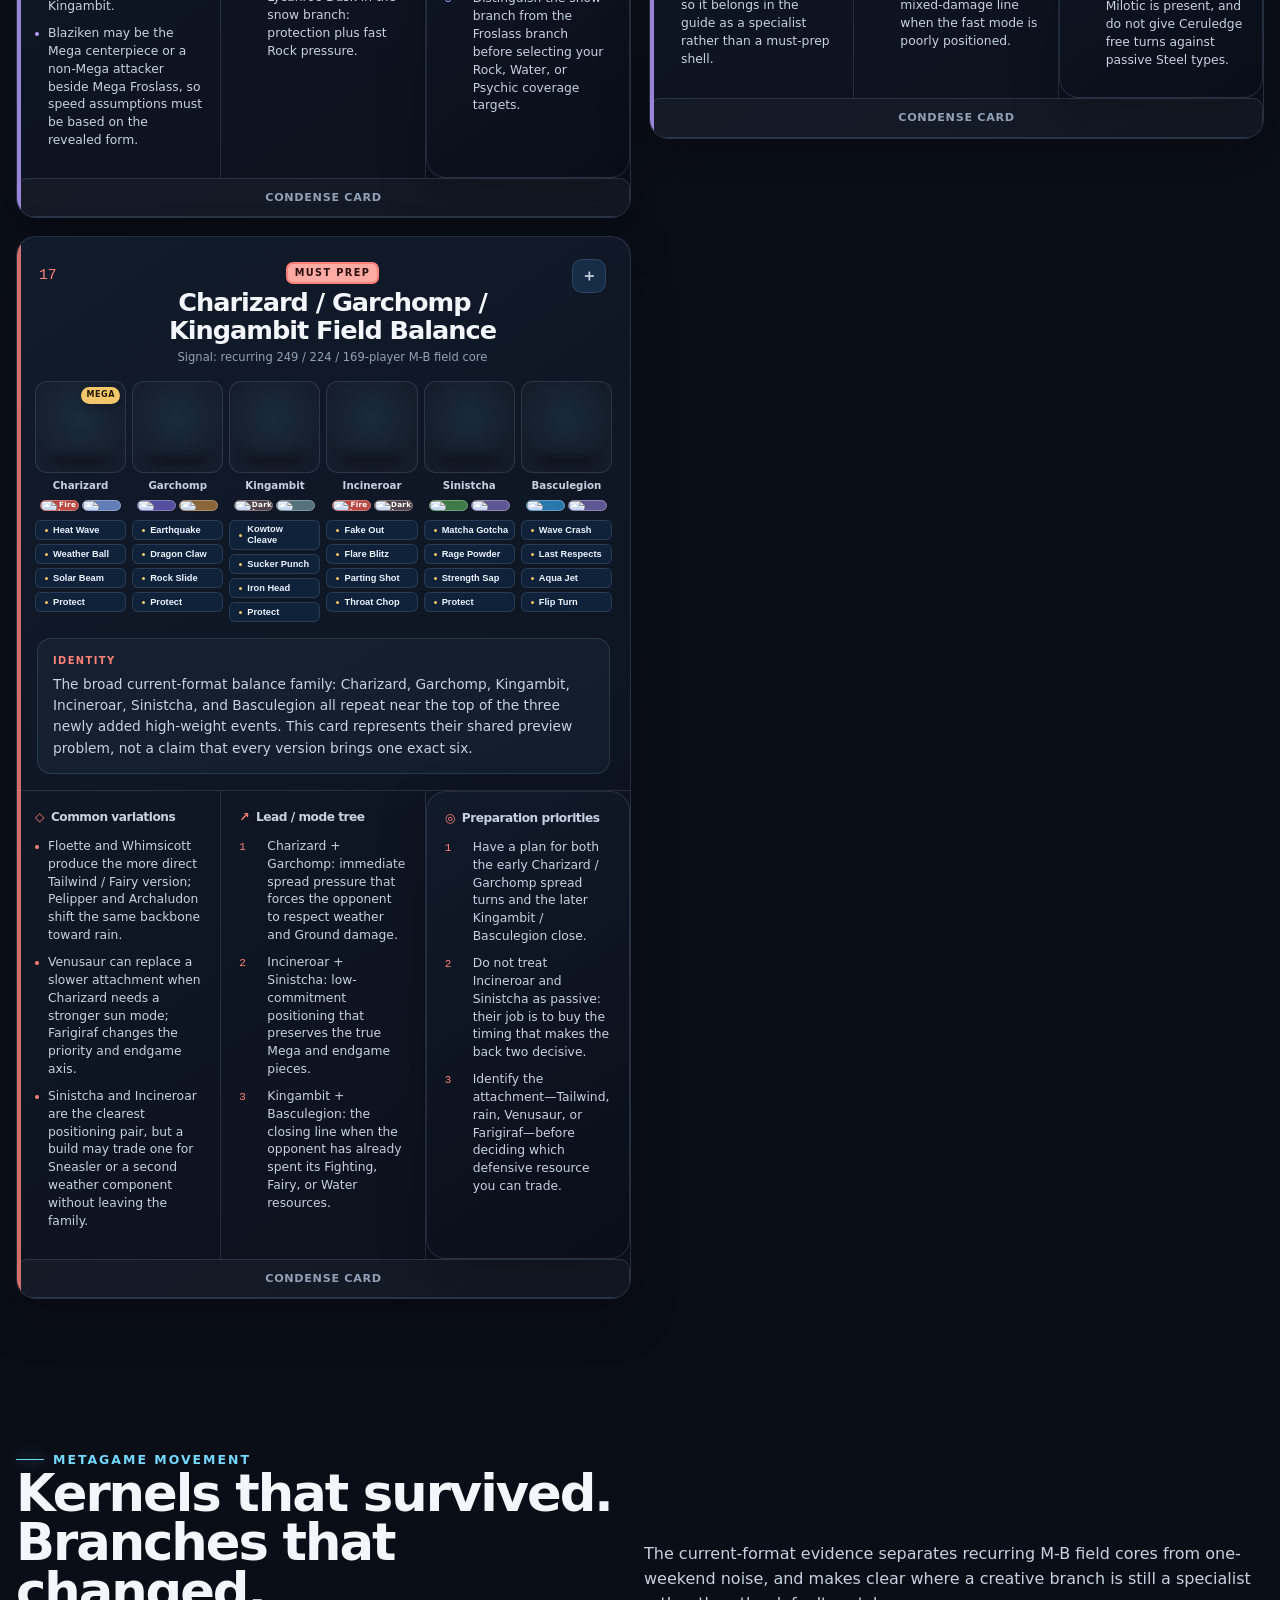
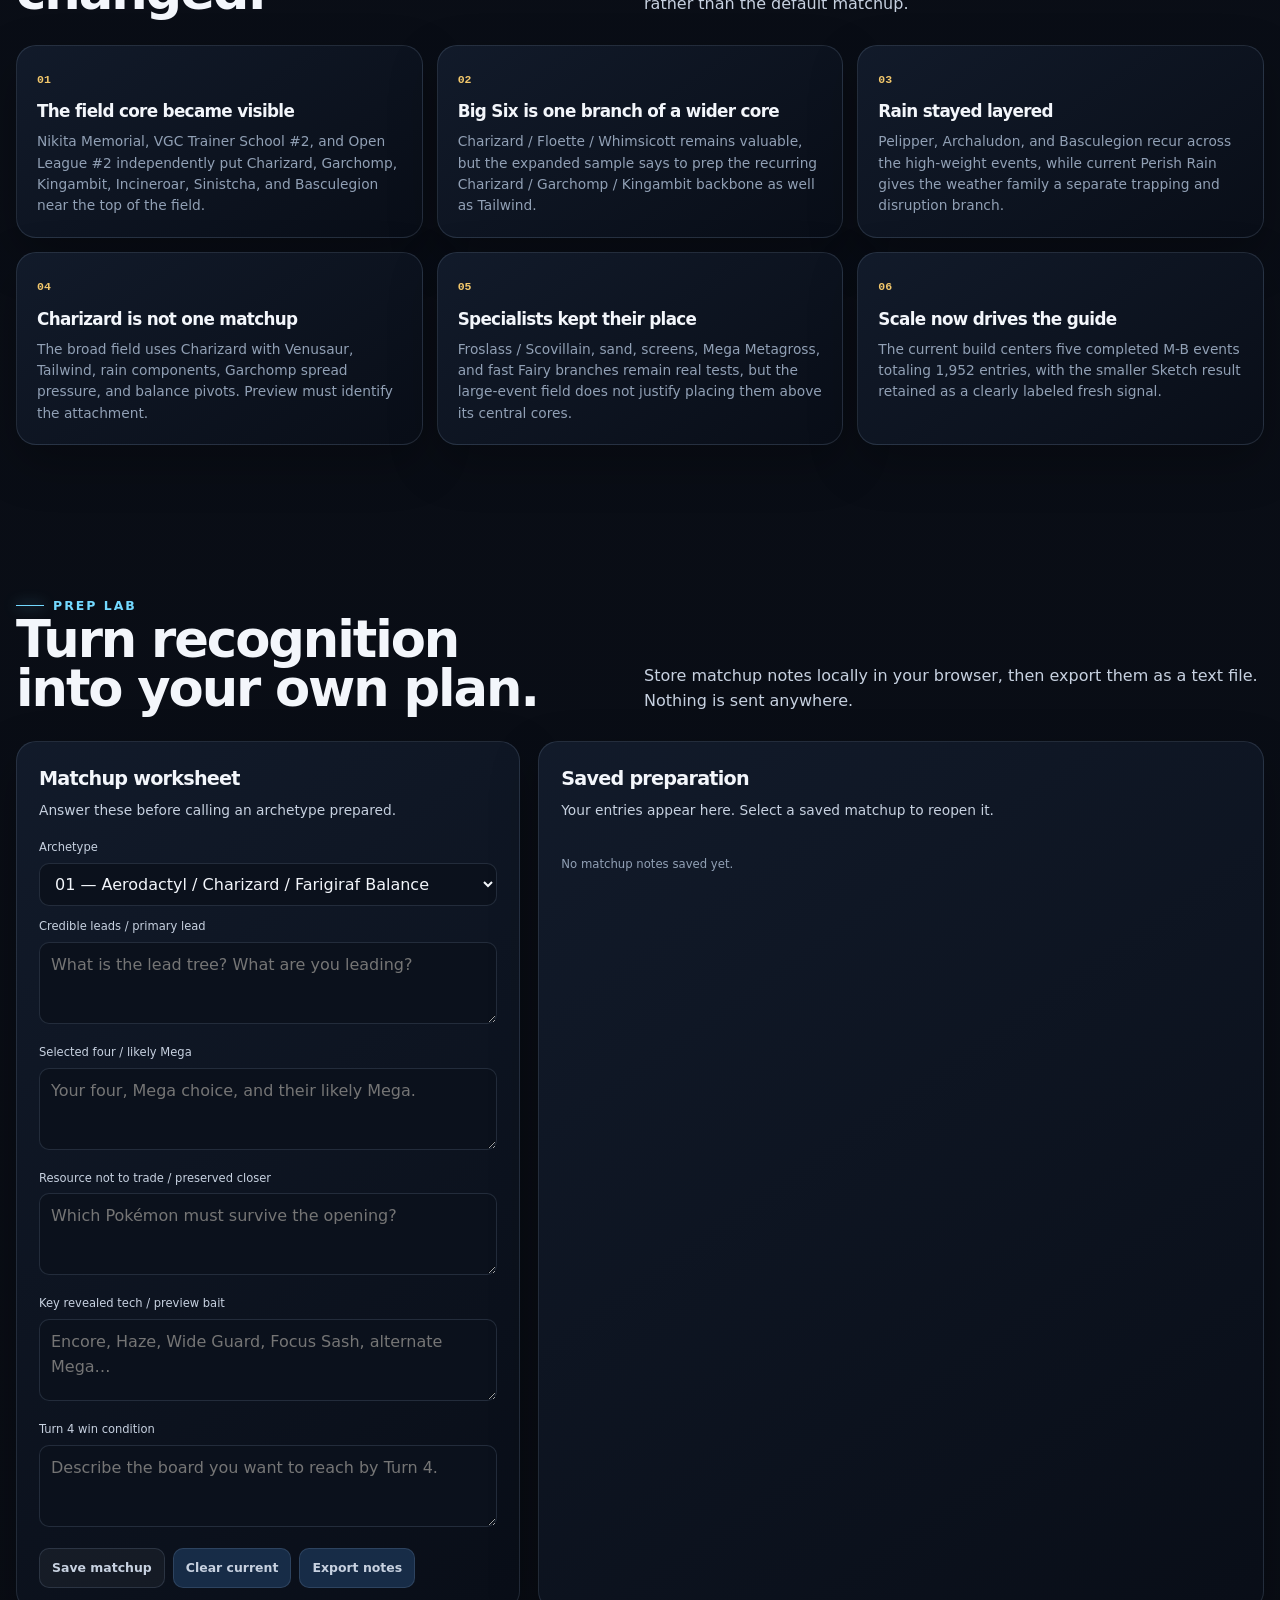
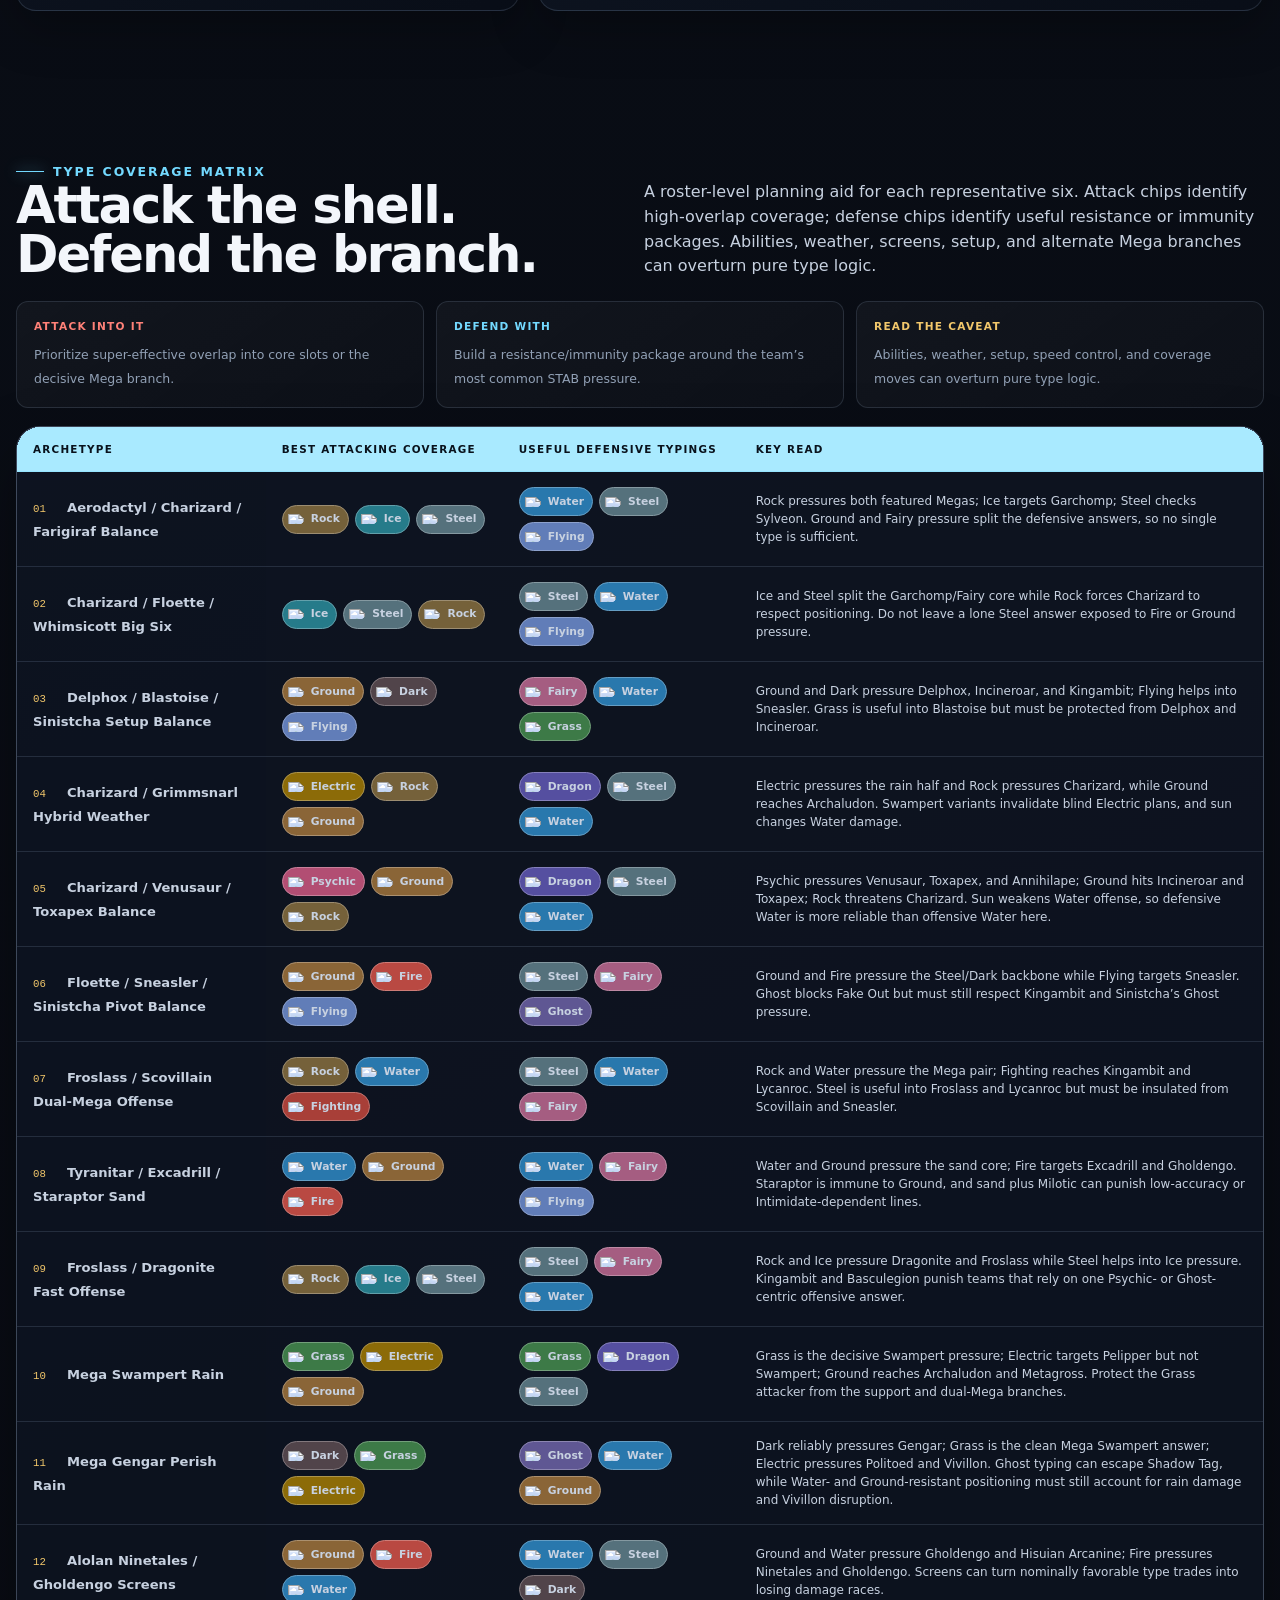
==== commit 34b52a49: "Redesign guide theme and add official type icons" ====
--- a/index.html
+++ b/index.html
@@ -522,6 +522,164 @@
     .field-column h3 { font-size: .66rem !important; padding: 6px 8px; }
   }
 </style>
+<style id="regmb-night-redesign">
+  :root {
+    --bg: #080b12 !important;
+    --bg-2: #0d1320 !important;
+    --panel: #111827 !important;
+    --panel-2: #0b111c !important;
+    --line: rgba(164, 185, 214, .16) !important;
+    --line-strong: rgba(164, 185, 214, .32) !important;
+    --text: #f3f6fb !important;
+    --soft: #c7d1e0 !important;
+    --muted: #91a0b5 !important;
+    --gold: #f2c76b !important;
+    --cyan: #73d9ff !important;
+    --violet: #b89bff !important;
+    --coral: #ff8178 !important;
+    --green: #75e0b2 !important;
+    --johto-paper: #080b12 !important;
+    --johto-cream: #111827 !important;
+    --johto-ink: #f3f6fb !important;
+    --johto-green: #73d9ff !important;
+    --johto-lcd: #182235 !important;
+    --johto-red: #ff8178 !important;
+  }
+  html { background: #080b12 !important; }
+  body {
+    color: var(--text) !important;
+    background:
+      radial-gradient(circle at 12% -12%, rgba(115,217,255,.13), transparent 31%),
+      radial-gradient(circle at 88% 0%, rgba(184,155,255,.12), transparent 30%),
+      linear-gradient(180deg, #080b12 0%, #0b101a 48%, #080b12 100%) !important;
+    font-family: "Aptos", "Inter", "Segoe UI", system-ui, sans-serif !important;
+    font-weight: 500 !important;
+  }
+  body::before { opacity: .13 !important; background-size: 42px 42px !important; }
+  body p, body li, body td, body dd, body dt, body label, body small,
+  body .hero-copy, body .section-head p, body .muted {
+    color: var(--soft) !important;
+    font-weight: 500 !important;
+  }
+  body h1, body h2, body h3, body h4, body h5, body h6,
+  body .hero h1, body .hero h2 { color: var(--text) !important; text-shadow: none !important; }
+  body .brand-text span, body .source-line, body .mon-name { color: var(--muted) !important; }
+  body .site-nav {
+    background: rgba(8,11,18,.92) !important;
+    border-bottom: 1px solid var(--line) !important;
+    box-shadow: 0 10px 30px rgba(0,0,0,.25) !important;
+  }
+  body .site-nav a {
+    color: var(--muted) !important;
+    background: transparent !important;
+    border: 1px solid var(--line) !important;
+    border-radius: 999px !important;
+  }
+  body .site-nav a:hover, body .site-nav a[aria-current="page"] {
+    color: #071019 !important;
+    background: var(--cyan) !important;
+    border-color: var(--cyan) !important;
+  }
+  body .topbar { background: rgba(8,11,18,.86) !important; border-color: var(--line) !important; }
+  body .topnav a { color: var(--muted) !important; }
+  body .topnav a:hover { color: var(--text) !important; background: rgba(115,217,255,.10) !important; }
+  body .hero-panel, body .hero-card, body .mega-card, body .benchmark, body .scarf-card,
+  body .tier-card, body .insight, body .table-panel, body .calc-card, body .mechanic,
+  body .source-box, body .matrix-shell, body .help-card, body .context-card,
+  body .input-shell, body .result-panel, body .score-card, body .slot, body .help-box,
+  body .loop-card, body .archetype-card, body .event-card, body .trend-card,
+  body .workflow-card, body .method-card, body .prep-block, body .lab-panel,
+  body .comparison-sheet {
+    color: var(--text) !important;
+    background: linear-gradient(145deg, rgba(18,27,43,.98), rgba(9,14,24,.98)) !important;
+    border: 1px solid var(--line) !important;
+    border-radius: 20px !important;
+    box-shadow: 0 18px 48px rgba(0,0,0,.26) !important;
+  }
+  body .hero-panel *, body .hero-card *, body .mega-card *, body .benchmark *,
+  body .scarf-card *, body .tier-card *, body .insight *, body .table-panel *,
+  body .calc-card *, body .mechanic *, body .source-box *, body .matrix-shell *,
+  body .help-card *, body .context-card *, body .input-shell *, body .result-panel *,
+  body .score-card *, body .slot *, body .help-box *, body .loop-card *,
+  body .archetype-card *, body .event-card *, body .trend-card *, body .workflow-card *,
+  body .method-card *, body .prep-block *, body .lab-panel *, body .comparison-sheet * {
+    border-color: var(--line) !important;
+  }
+  body .field-map { align-items: stretch; }
+  body .field-map .field-column {
+    color: var(--soft) !important;
+    background: linear-gradient(160deg, #121b2b, #0d1421) !important;
+    border: 1px solid var(--line) !important;
+    border-radius: 18px !important;
+    box-shadow: 0 14px 36px rgba(0,0,0,.22) !important;
+  }
+  body .field-map .field-column h3 {
+    display: flex !important;
+    justify-content: center !important;
+    align-items: center !important;
+    width: 100% !important;
+    min-height: 34px !important;
+    margin: 0 0 15px !important;
+    padding: 7px 10px !important;
+    text-align: center !important;
+    border-radius: 9px !important;
+    font-size: .72rem !important;
+    letter-spacing: .12em !important;
+    text-shadow: none !important;
+  }
+  body .field-map .field-column.must h3 { color: #ffd0cc !important; background: rgba(255,129,120,.18) !important; border: 1px solid rgba(255,129,120,.55) !important; }
+  body .field-map .field-column.high h3 { color: #c5f1ff !important; background: rgba(115,217,255,.16) !important; border: 1px solid rgba(115,217,255,.52) !important; }
+  body .field-map .field-column.specialist h3 { color: #e1d4ff !important; background: rgba(184,155,255,.17) !important; border: 1px solid rgba(184,155,255,.55) !important; }
+  body .field-map .field-column a { color: var(--soft) !important; border-color: rgba(164,185,214,.12) !important; }
+  body .field-map .field-column a:hover { color: var(--text) !important; background: rgba(115,217,255,.07) !important; }
+  body .field-map .field-column a span { color: var(--muted) !important; }
+  body .workflow-card { background: linear-gradient(145deg, #121b2b, #0d1421) !important; }
+  body .workflow-card b { color: var(--gold) !important; }
+  body .workflow-card p { color: var(--soft) !important; }
+  body .controls-wrap { background: linear-gradient(180deg, rgba(8,11,18,.98), rgba(8,11,18,.72), transparent) !important; }
+  body .controls { background: rgba(13,19,31,.94) !important; border-color: var(--line) !important; box-shadow: 0 14px 36px rgba(0,0,0,.25) !important; }
+  body .search input, body input, body select, body textarea, body .team-input { color: var(--text) !important; background: #0b111c !important; border-color: var(--line) !important; }
+  body .control-btn, body button, body .btn, body .primary-btn { color: var(--soft) !important; background: rgba(255,255,255,.045) !important; border-color: var(--line) !important; box-shadow: none !important; }
+  body .control-btn:hover, body .control-btn.active, body button:hover, body .btn:hover, body .primary-btn:hover { color: var(--text) !important; background: rgba(115,217,255,.12) !important; border-color: rgba(115,217,255,.45) !important; }
+  body .archetype-card { background: linear-gradient(145deg, #121b2b, #0b111c) !important; }
+  body .archetype-card:hover { border-color: var(--line-strong) !important; box-shadow: 0 24px 64px rgba(0,0,0,.34) !important; }
+  body .card-title-wrap { text-align: center !important; }
+  body .card-head h3 { color: var(--text) !important; text-align: center !important; }
+  body .eyebrow { margin-inline: auto !important; color: #071019 !important; background: var(--tier-color) !important; border: 1px solid transparent !important; border-radius: 7px !important; text-align: center !important; }
+  body .archetype-card.tier-must .eyebrow { color: #2b1110 !important; background: #ffaaa2 !important; border-color: #ff8178 !important; }
+  body .archetype-card.tier-high .eyebrow { color: #062334 !important; background: #a9eaff !important; border-color: #73d9ff !important; }
+  body .archetype-card.tier-specialist .eyebrow { color: #211233 !important; background: #d0bcff !important; border-color: #b89bff !important; }
+  body .card-number { color: var(--tier-color) !important; }
+  body .mon-stage { background: radial-gradient(circle at 50% 40%, rgba(115,217,255,.10), rgba(255,255,255,.025) 68%) !important; border-color: var(--line) !important; }
+  body .mon-name, body .identity-callout p, body .clean-list li, body .mode-list li { color: var(--soft) !important; }
+  body .identity-callout { background: rgba(115,217,255,.045) !important; border-color: var(--line) !important; }
+  body .identity-callout span, body .detail-icon, body .step-num { color: var(--tier-color) !important; }
+  body .card-toggle { color: var(--muted) !important; background: rgba(255,255,255,.03) !important; }
+  body .card-toggle:hover { color: var(--text) !important; background: rgba(115,217,255,.09) !important; }
+  body .coverage-table th { color: #09121c !important; background: #a9eaff !important; border-color: rgba(115,217,255,.35) !important; }
+  body .coverage-table td { color: var(--soft) !important; background: rgba(13,19,31,.88) !important; border-color: var(--line) !important; }
+  body .coverage-table tr:hover td { background: rgba(115,217,255,.08) !important; }
+  body .coverage-name a, body .coverage-note { color: var(--soft) !important; }
+  body .coverage-number { color: var(--gold) !important; }
+  body .type-chip { color: var(--soft) !important; background: rgba(255,255,255,.045) !important; border-color: var(--line) !important; }
+  body .type-chip > span:last-child { color: var(--soft) !important; }
+  body .type-chip-mark { background: transparent !important; border: 0 !important; font-size: 0 !important; }
+  body .type-chip-icon { display: block !important; width: 30px !important; height: 10px !important; object-fit: contain !important; }
+  body .compare-dock { background: rgba(11,17,28,.96) !important; border-color: var(--line-strong) !important; }
+  body .compare-chip { color: var(--soft) !important; background: rgba(255,255,255,.045) !important; border-color: var(--line) !important; }
+  body .compare-action { color: #071019 !important; background: var(--gold) !important; }
+  body .sources { color: var(--muted) !important; }
+  body .sources strong { color: var(--soft) !important; }
+  body .type-row { justify-content: center !important; gap: 3px !important; min-height: 14px; }
+  body .type-mini { display: inline-flex !important; width: 39px !important; height: 11px !important; padding: 0 !important; background: transparent !important; border: 0 !important; border-radius: 2px !important; overflow: hidden !important; }
+  body .type-mini .type-icon { display: block !important; width: 100% !important; height: 100% !important; object-fit: contain !important; }
+  @media (max-width: 680px) {
+    body .card-title-wrap { grid-column: 1 / -1; }
+    body .card-head { grid-template-columns: 34px 1fr 34px; gap: 8px; padding: 16px 14px 12px; }
+    body .type-mini { width: 34px !important; height: 10px !important; }
+    body .field-map .field-column h3 { font-size: .65rem !important; }
+  }
+</style>
 </head>
 <body>
 <nav class="site-nav" aria-label="Guide navigation">
@@ -1500,14 +1658,31 @@
 
 
     const typeAbbr = {Normal:'NOR',Fire:'FIR',Water:'WAT',Electric:'ELE',Grass:'GRA',Ice:'ICE',Fighting:'FIG',Poison:'POI',Ground:'GRO',Flying:'FLY',Psychic:'PSY',Bug:'BUG',Rock:'ROC',Ghost:'GHO',Dragon:'DRA',Dark:'DAR',Steel:'STE',Fairy:'FAI'};
+    // Official in-game type badges from the Pokémon Sword/Shield asset set, hosted by PokéAPI.
+    const typeIconIds = {Normal:1,Fighting:2,Flying:3,Poison:4,Ground:5,Rock:6,Bug:7,Ghost:8,Steel:9,Fire:10,Water:11,Grass:12,Electric:13,Psychic:14,Ice:15,Dragon:16,Dark:17,Fairy:18};
+    const typeIconBase = 'https://raw.githubusercontent.com/PokeAPI/sprites/master/sprites/types/generation-viii/sword-shield/';
+    const typeIconUrl = type => typeIconIds[type] ? `${typeIconBase}${typeIconIds[type]}.png` : '';
+    const typeIconMarkup = (type, className) => {
+      const url = typeIconUrl(type);
+      return url ? `<img class="${className}" src="${url}" alt="${type} type icon" title="${type} type" loading="lazy" decoding="async"/>` : (typeAbbr[type] || type.slice(0,3).toUpperCase());
+    };
     function renderRosterTypes() {
       document.querySelectorAll('.mon-tile').forEach(tile => {
         const raw = megaView ? tile.dataset.megaTypes : tile.dataset.baseTypes;
         const row = tile.querySelector('.type-row');
         if (!raw || !row) return;
-        row.innerHTML = raw.split(',').map(type => `<span class="type-mini type-${type.toLowerCase()}" title="${type} type" aria-label="${type} type">${typeAbbr[type] || type.slice(0,3).toUpperCase()}</span>`).join('');
+        row.innerHTML = raw.split(',').map(type => `<span class="type-mini type-${type.toLowerCase()}" title="${type} type" aria-label="${type} type">${typeIconMarkup(type, 'type-icon')}</span>`).join('');
         const badge = tile.querySelector('.mega-badge');
         if (badge) badge.classList.toggle('hidden', !megaView);
+      });
+    }
+    function renderCoverageTypeIcons() {
+      document.querySelectorAll('.type-chip').forEach(chip => {
+        const type = Object.keys(typeIconIds).find(name => chip.classList.contains(`type-${name.toLowerCase()}`));
+        const mark = chip.querySelector('.type-chip-mark');
+        if (!type || !mark) return;
+        mark.innerHTML = typeIconMarkup(type, 'type-chip-icon');
+        mark.setAttribute('aria-label', `${type} type icon`);
       });
     }
 
@@ -1815,6 +1990,7 @@
       });
     }
     renderRosterTypes();
+    renderCoverageTypeIcons();
     renderArchetypeMoveProfiles();
     renderRosterItems();
     loadCurrent(); renderNotes();
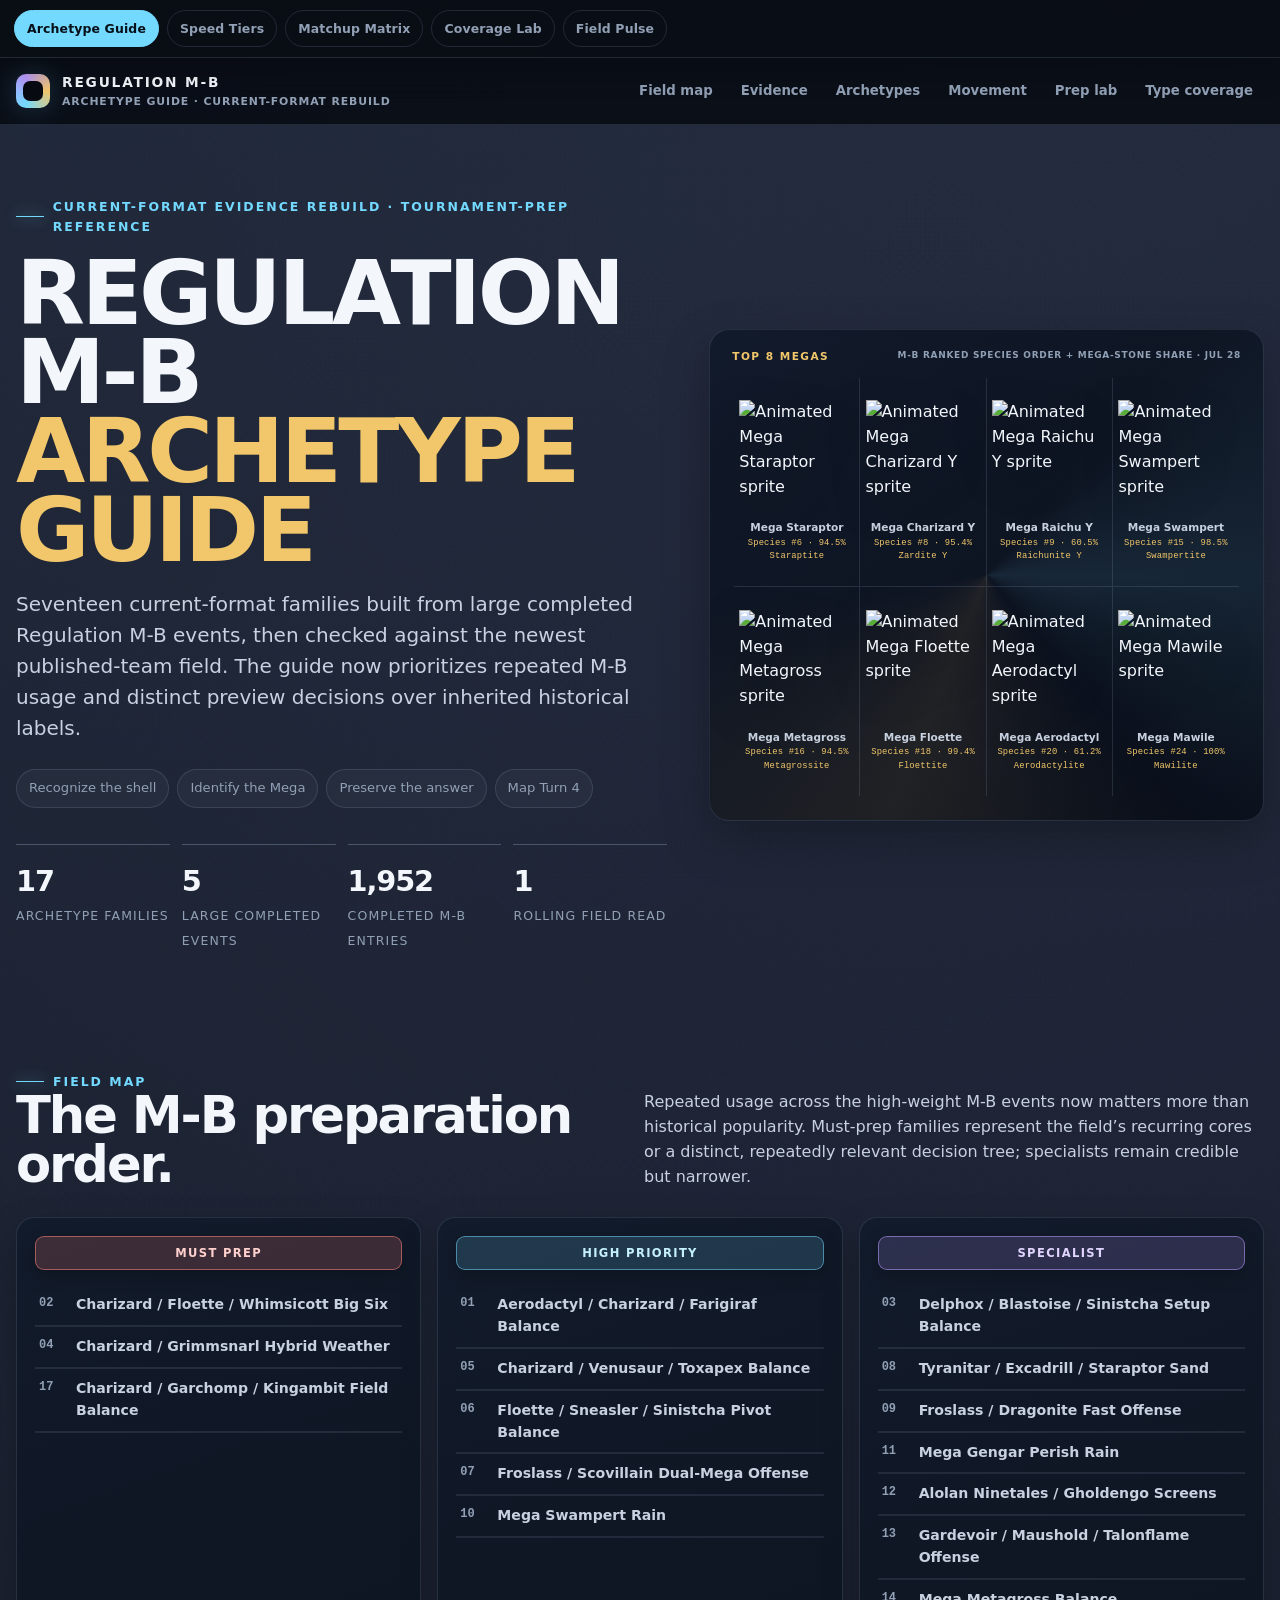
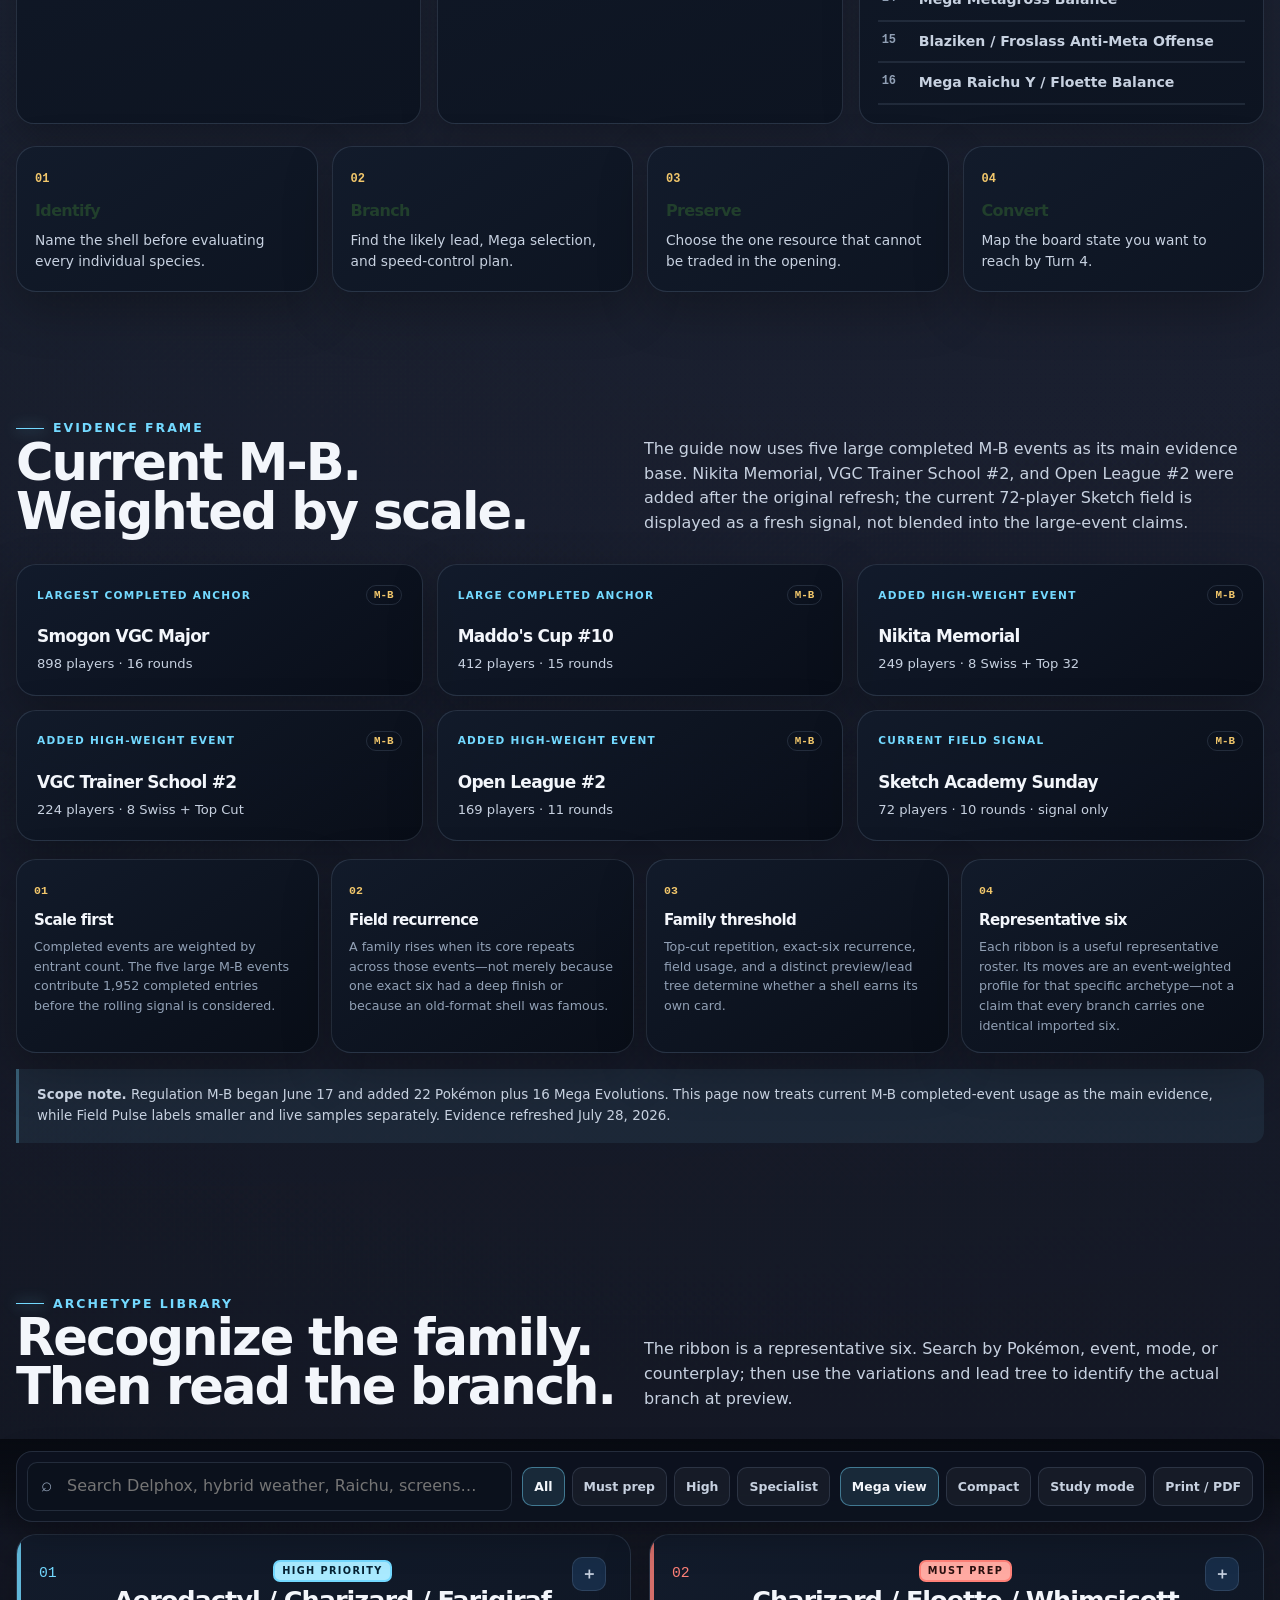
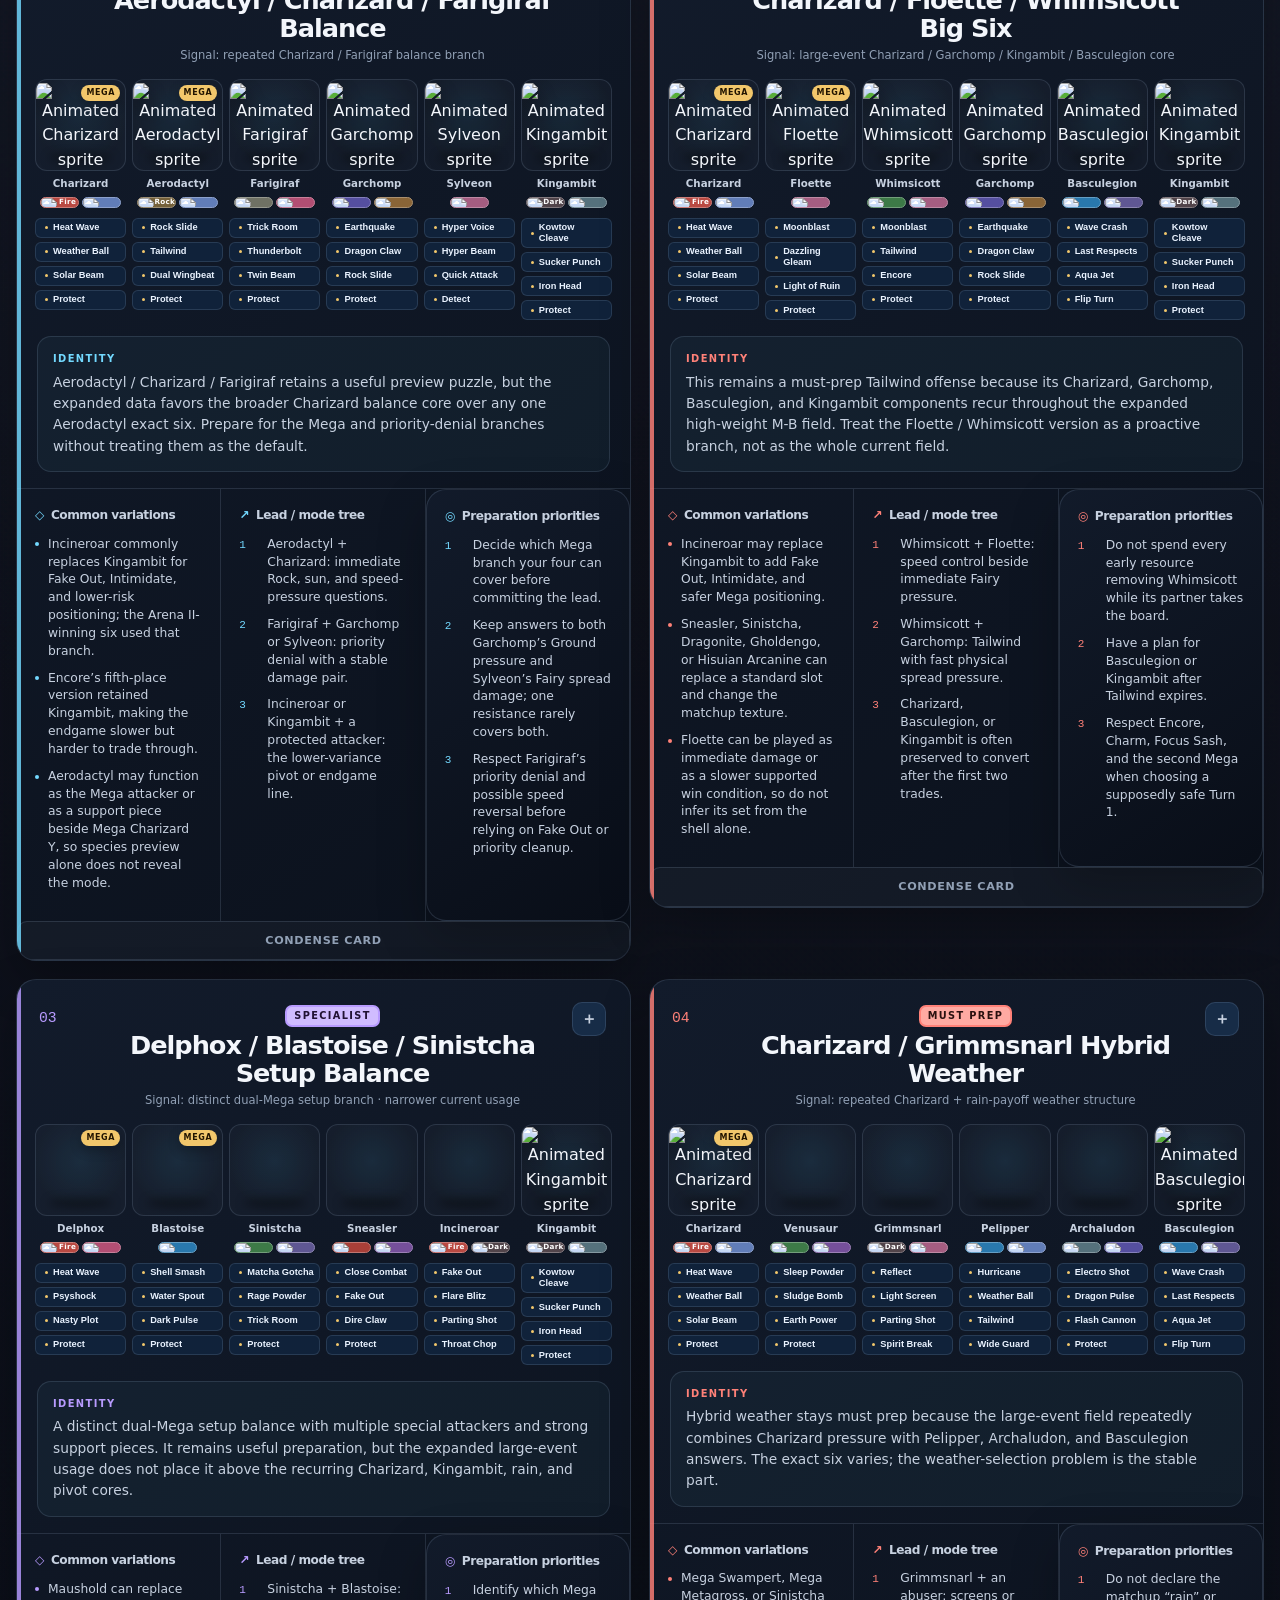
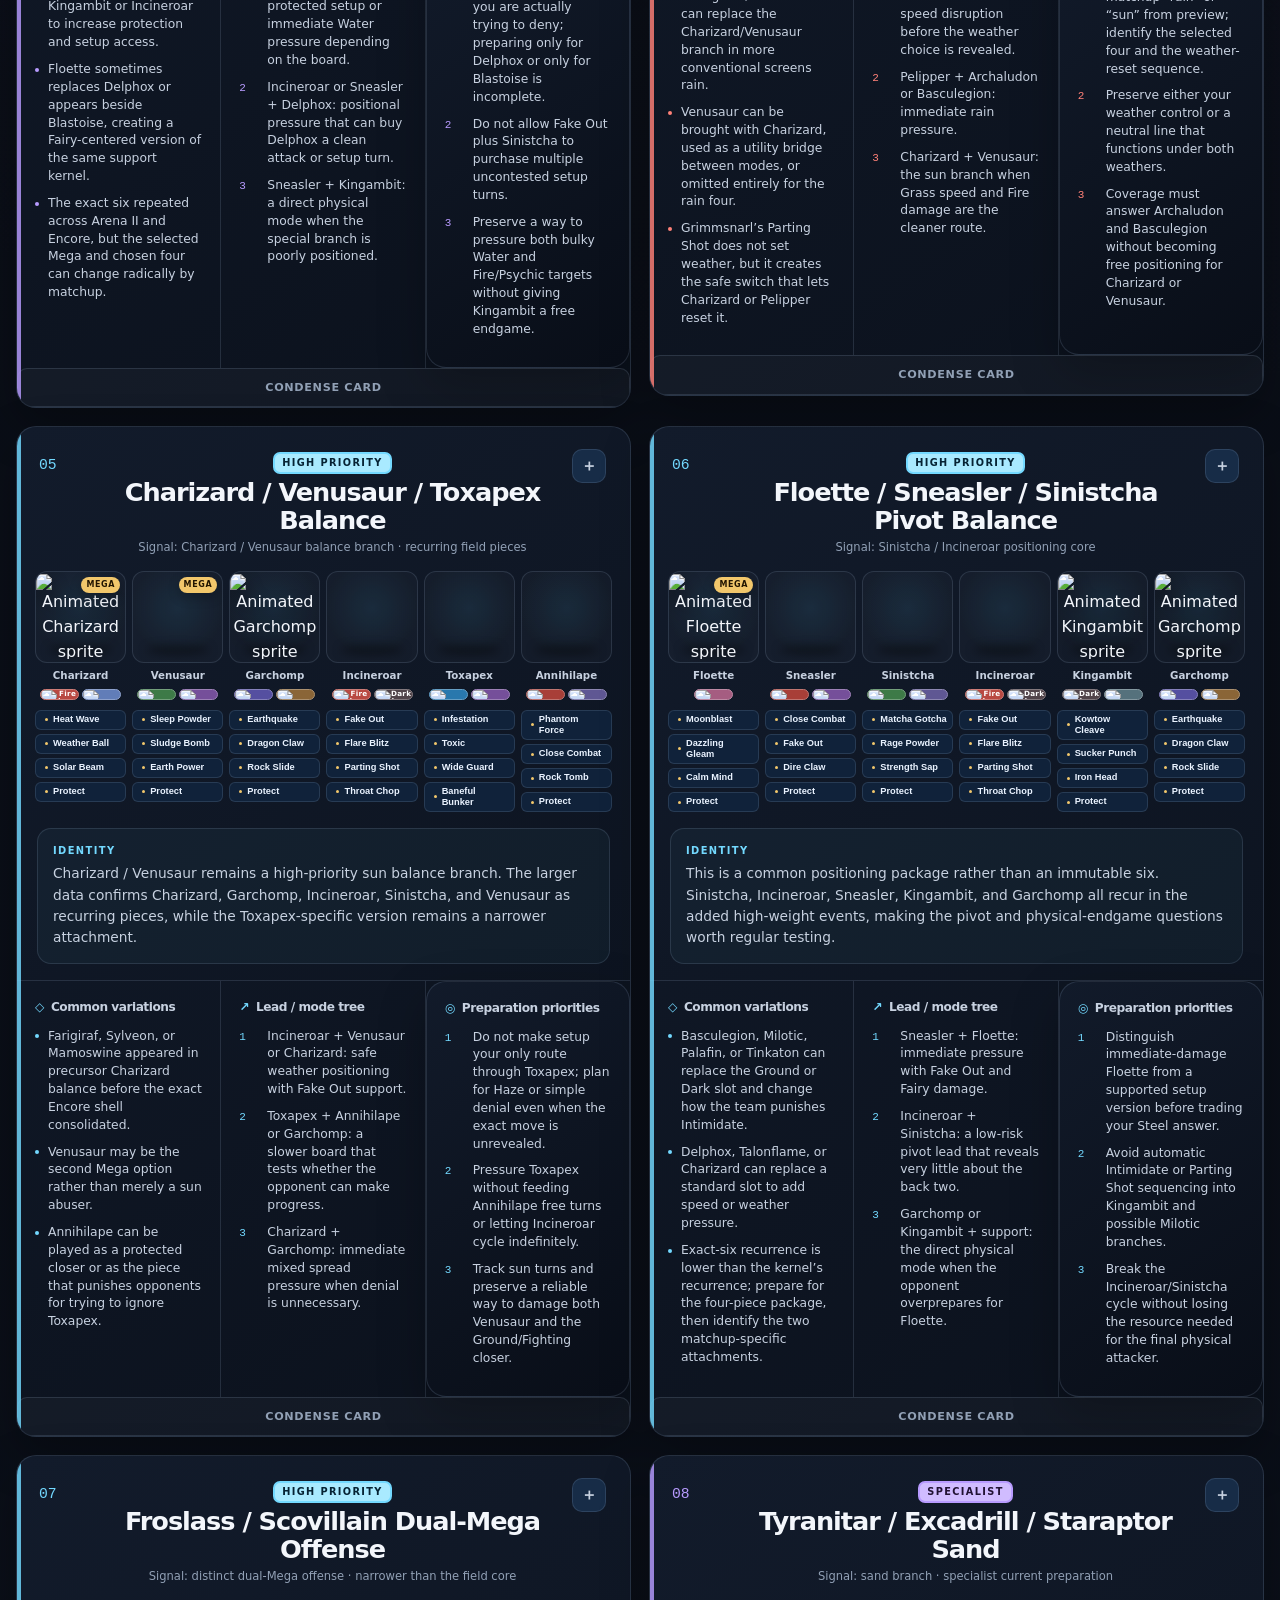
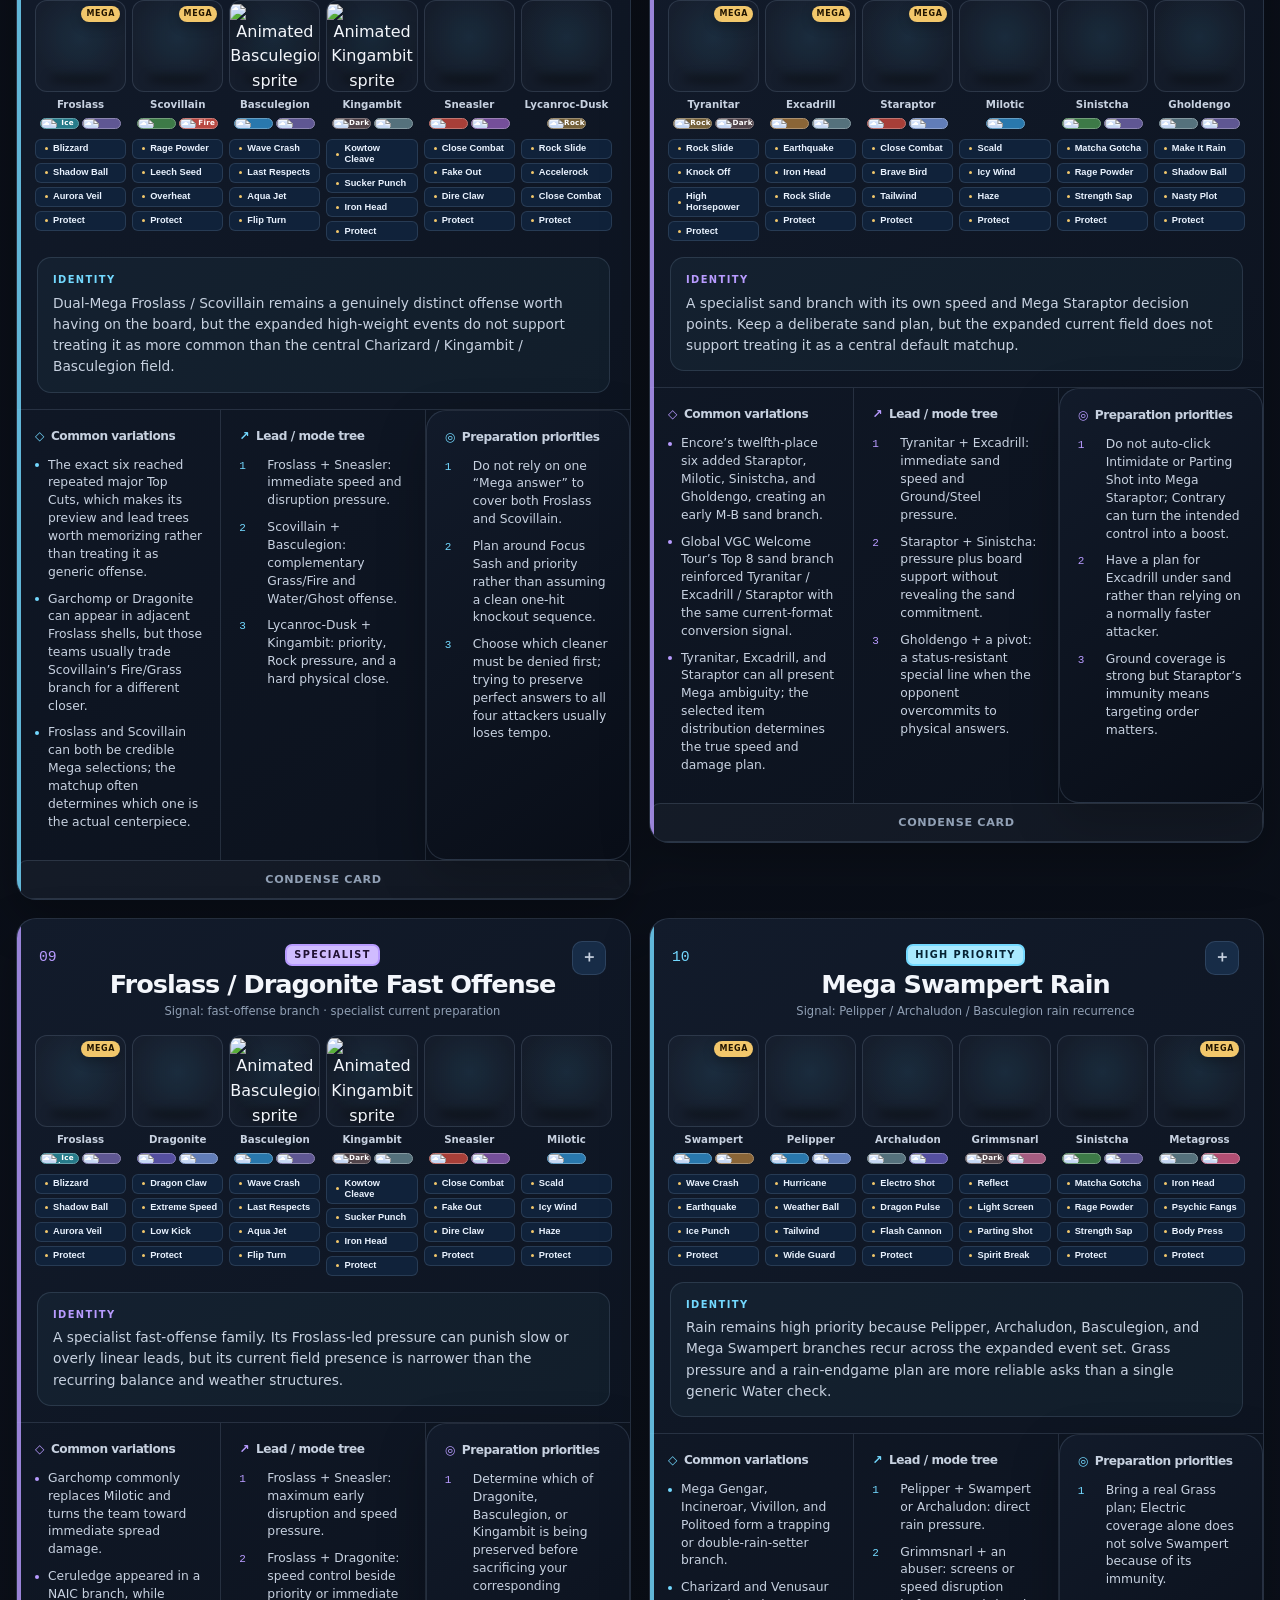
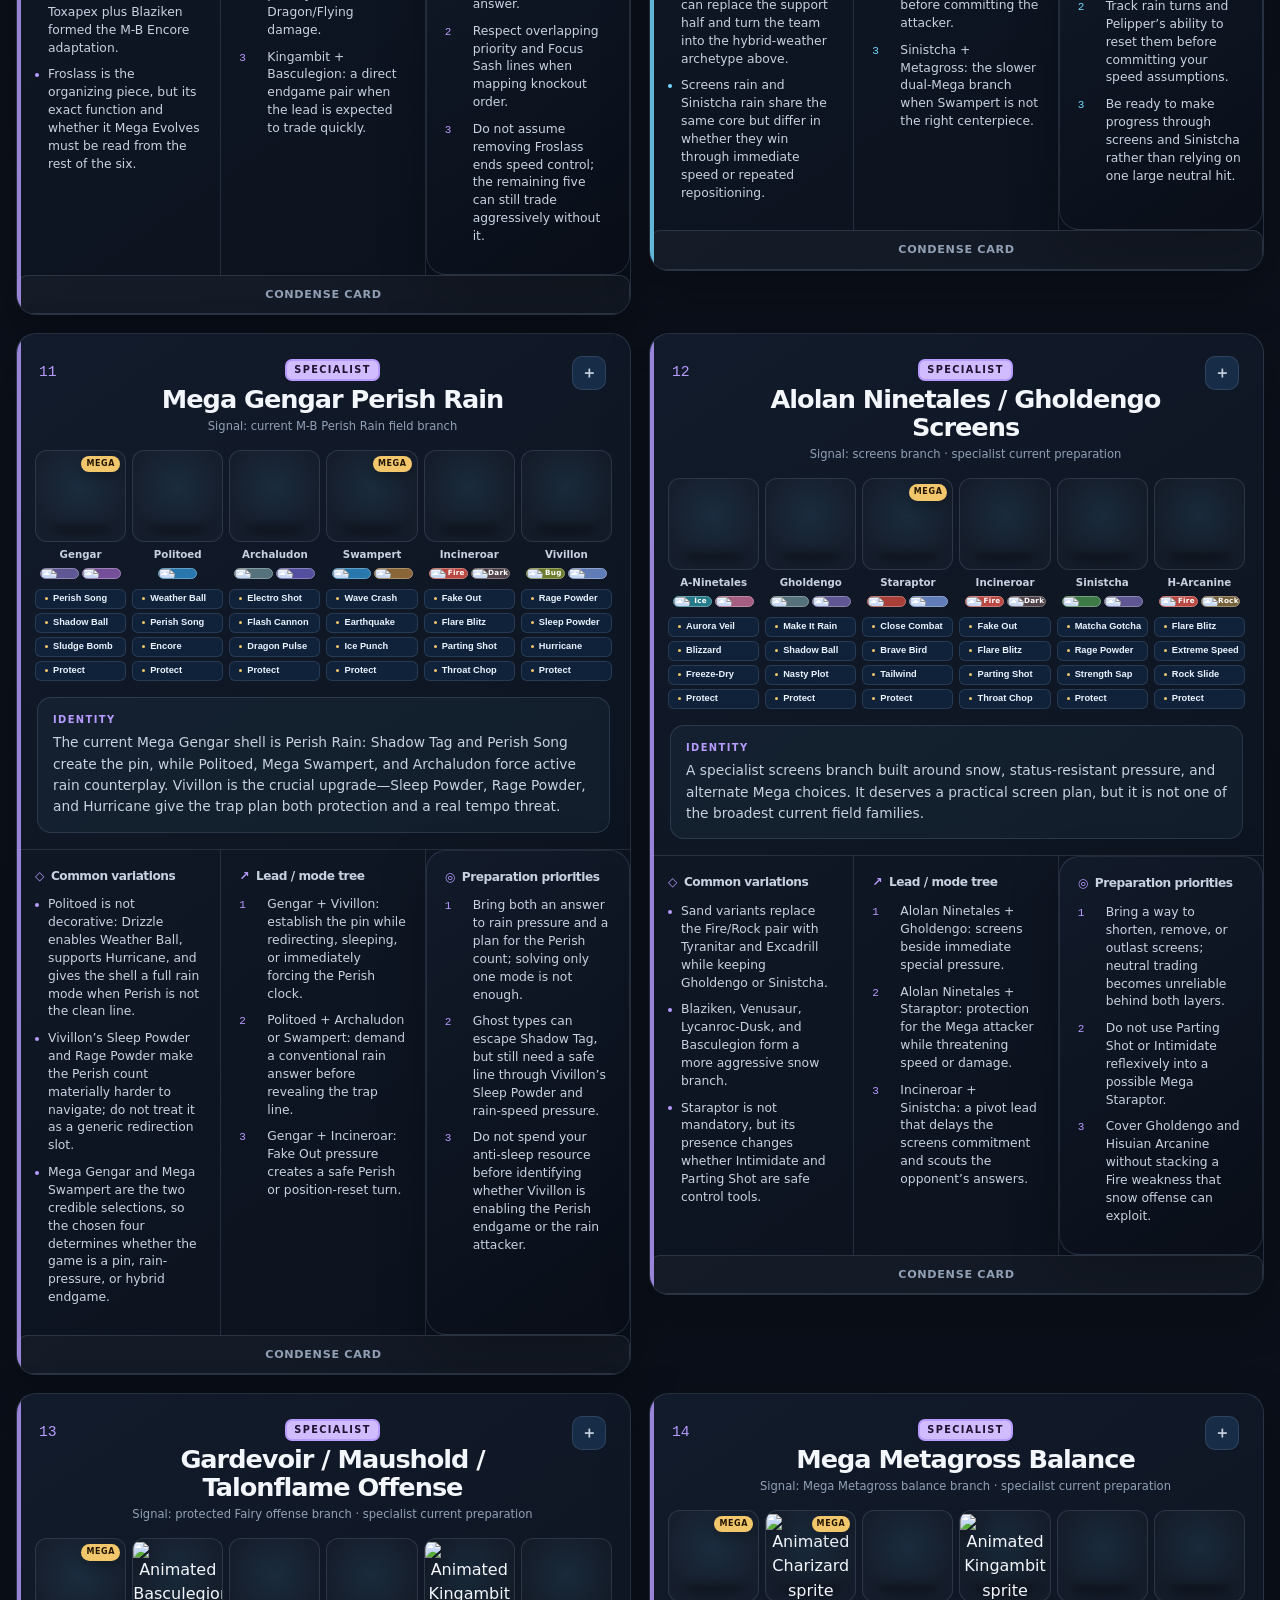
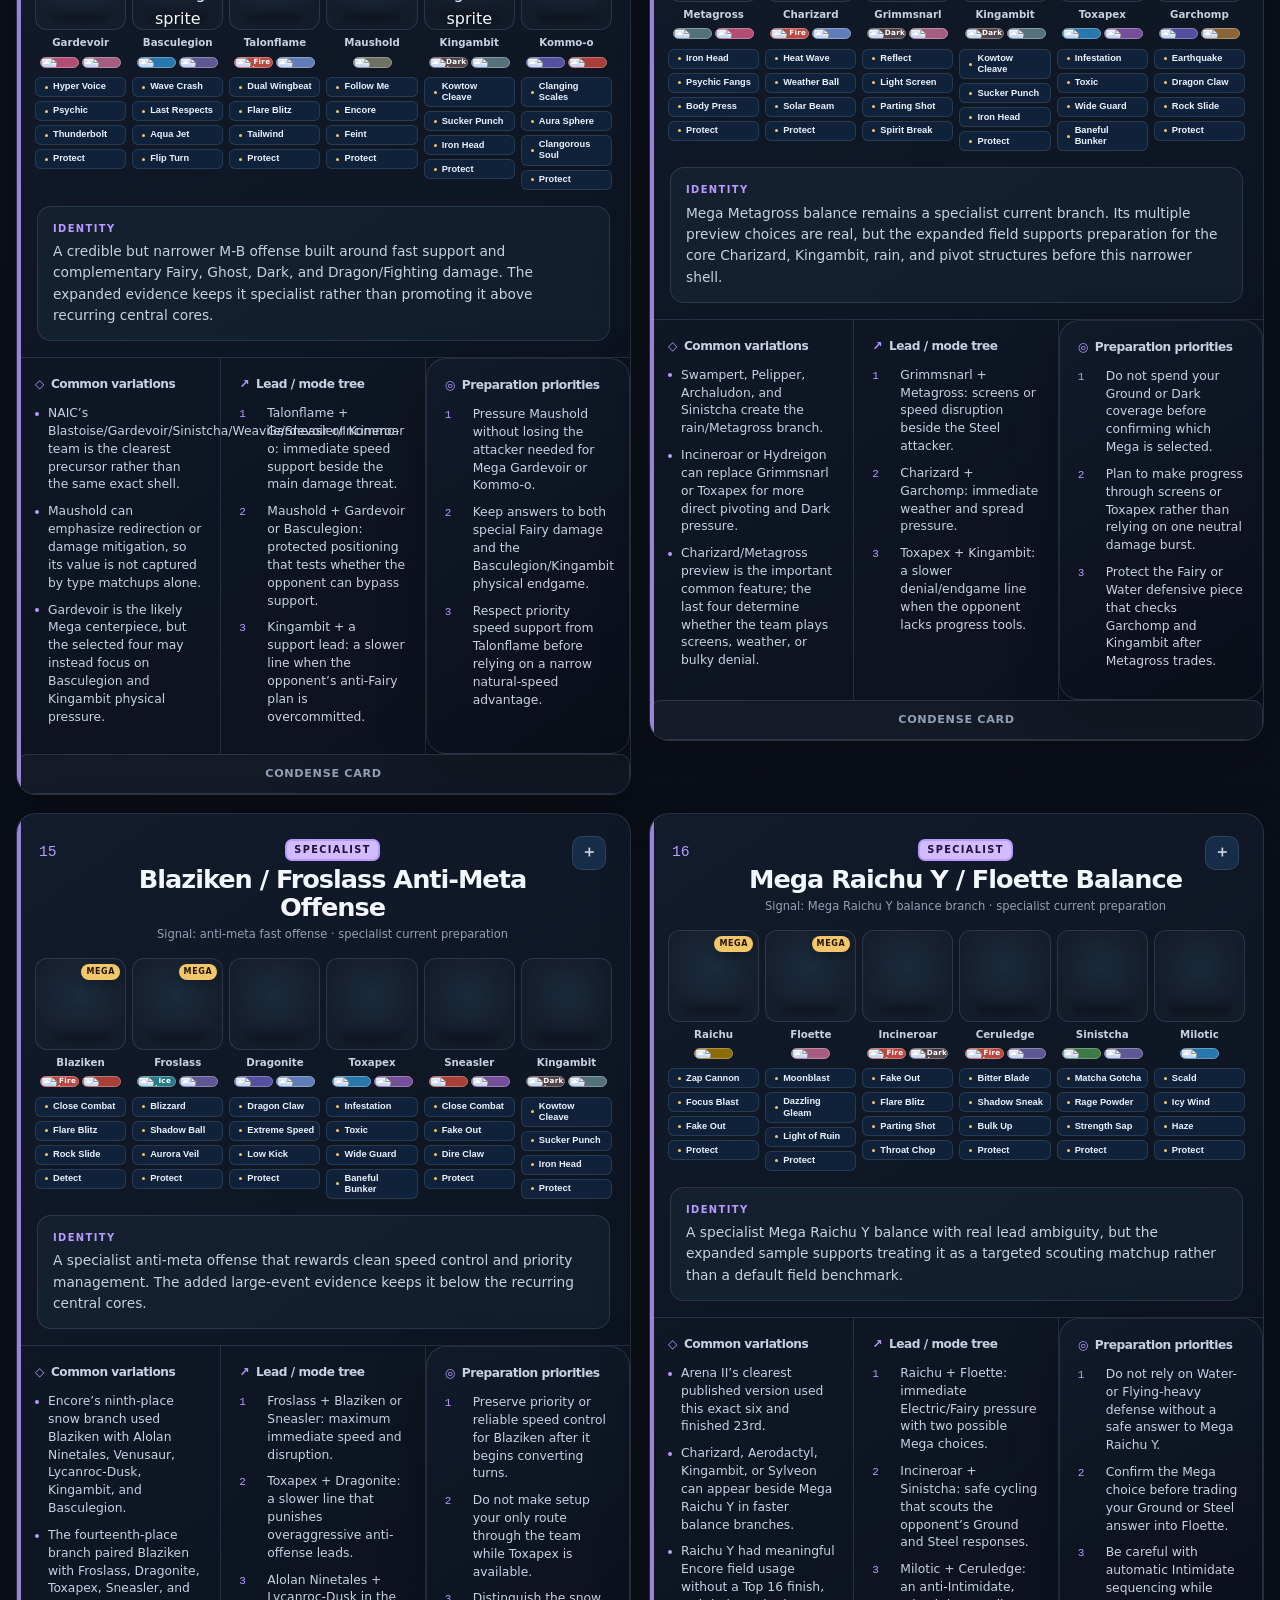
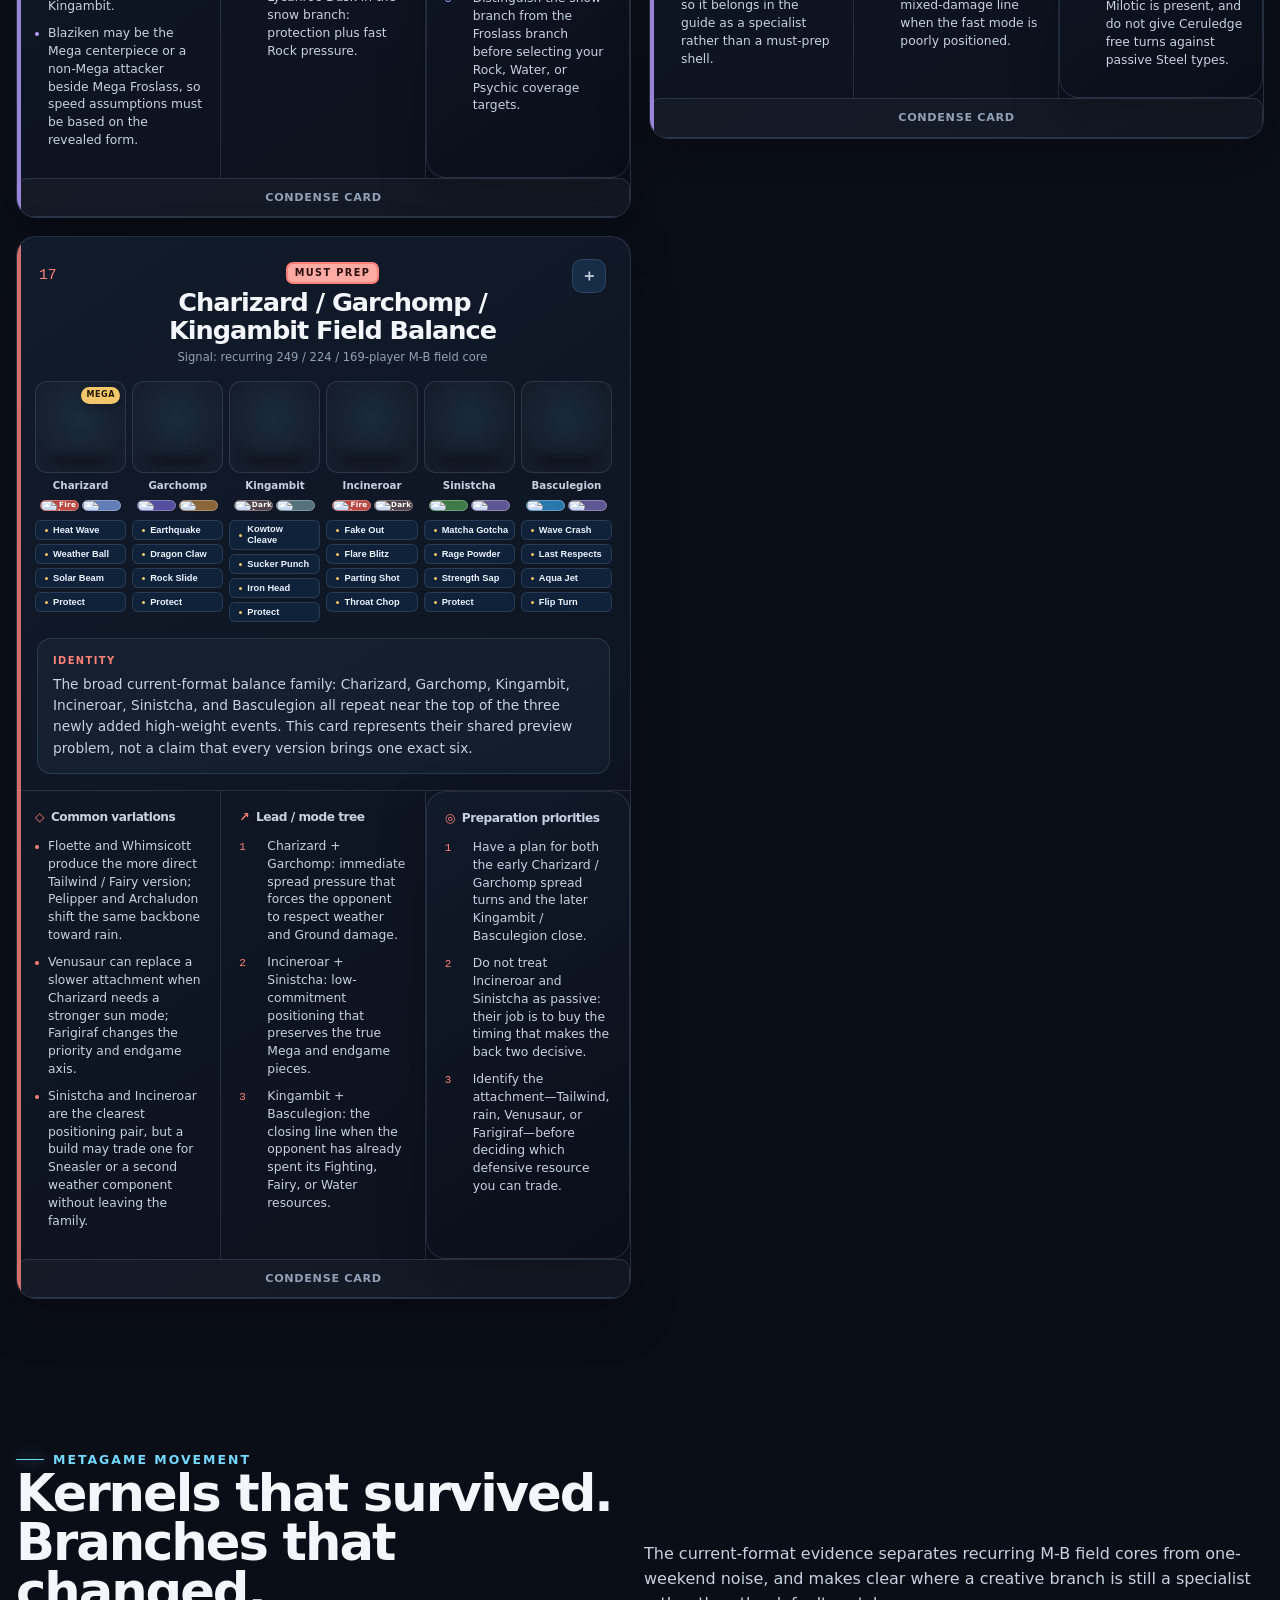
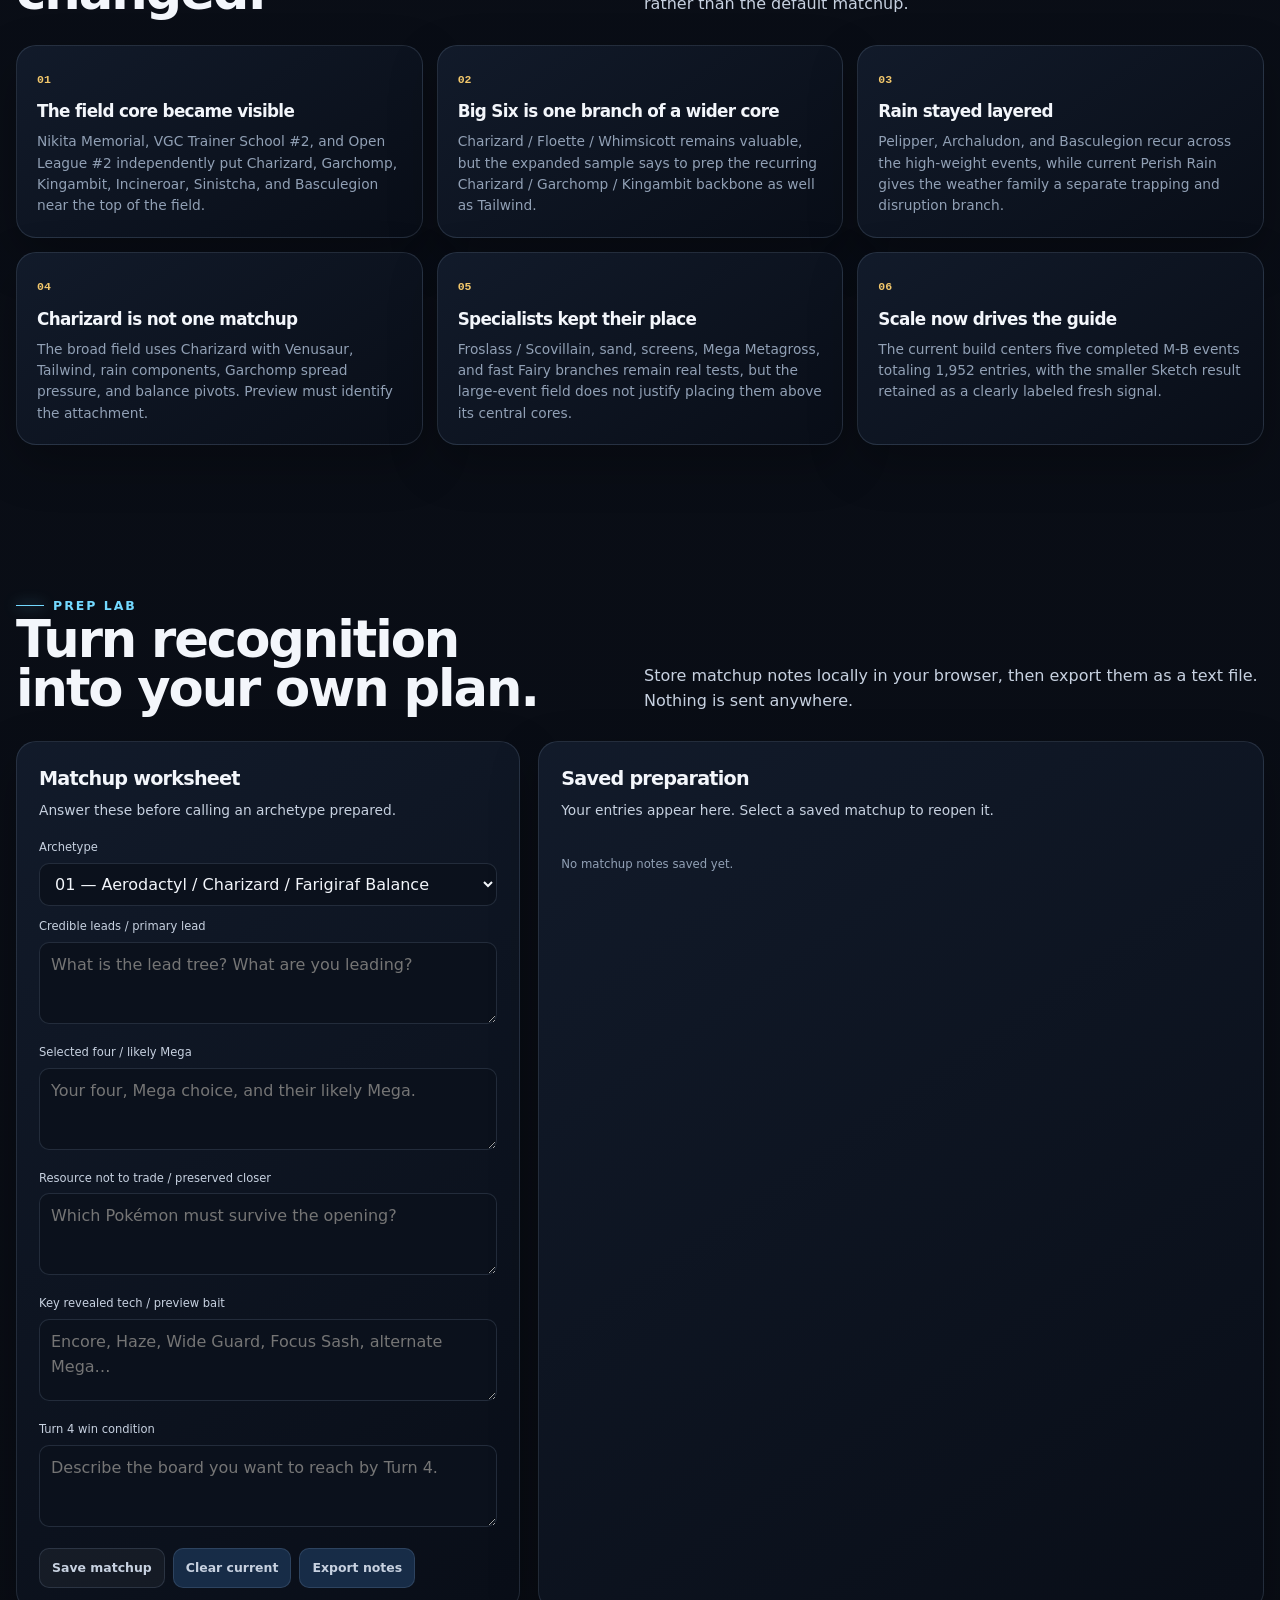
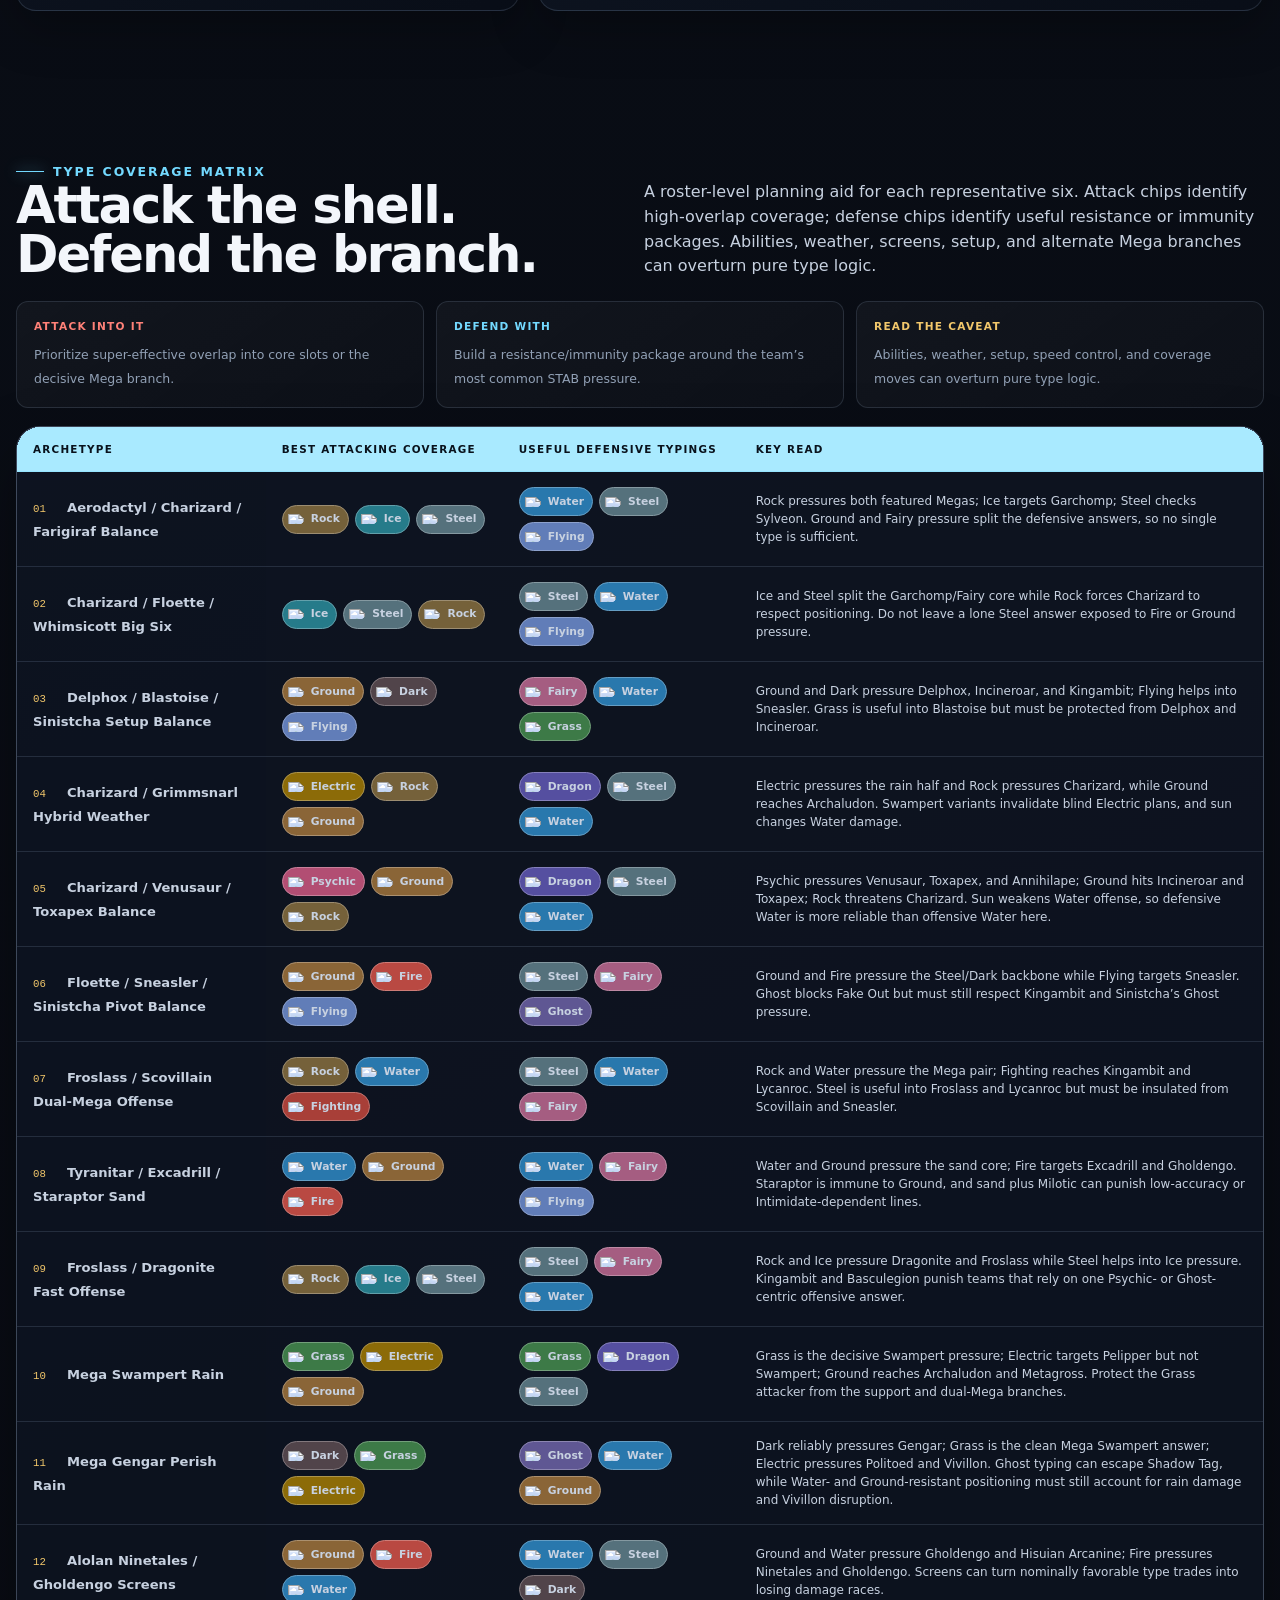
==== commit 34a4b97b: "Correct archetype held items" ====
--- a/index.html
+++ b/index.html
@@ -1915,7 +1915,10 @@
       'Coba Berry':'https://play.pokemonshowdown.com/sprites/itemicons/coba-berry.png',
       'Kasib Berry':'https://play.pokemonshowdown.com/sprites/itemicons/kasib-berry.png',
       'Colbur Berry':'https://play.pokemonshowdown.com/sprites/itemicons/colbur-berry.png',
-      'Rocky Helmet':'https://play.pokemonshowdown.com/sprites/itemicons/rocky-helmet.png',
+      'Chople Berry':'https://play.pokemonshowdown.com/sprites/itemicons/chople-berry.png',
+      'Roseli Berry':'https://play.pokemonshowdown.com/sprites/itemicons/roseli-berry.png',
+      'Passho Berry':'https://play.pokemonshowdown.com/sprites/itemicons/passho-berry.png',
+      'Sharp Beak':'https://play.pokemonshowdown.com/sprites/itemicons/sharp-beak.png',
       'Mystic Water':'https://play.pokemonshowdown.com/sprites/itemicons/mystic-water.png',
       'Fairy Feather':'https://i.pokebase.app/pokemon-champions/x2NwRdU_fjkvWAx0bctWJ.png?height=128&width=128',
       'Floettite':'https://i.pokebase.app/pokemon-champions/DPmFJBuJ0cwx-Vty_9xM7.png?height=128&width=128',
@@ -1927,22 +1930,23 @@
       'Raichunite Y':'https://assets.pokemon-zone.com/champions-assets/uicontents/scriptableobject/mdicon02/ui_ItemIcon_02_2636.webp'
     };
     const archetypeItemProfiles = {
-      'archetype-01': { 'Charizard':'Charizardite Y', 'Aerodactyl':'Focus Sash', 'Farigiraf':'Sitrus Berry', 'Garchomp':'Life Orb', 'Sylveon':'Fairy Feather', 'Kingambit':'Black Glasses' },
-      'archetype-02': { 'Charizard':'Charizardite Y', 'Floette':'Floettite', 'Whimsicott':'Focus Sash', 'Garchomp':'Choice Scarf', 'Basculegion':'Mystic Water', 'Kingambit':'Black Glasses' },
-      'archetype-03': { 'Delphox':'Delphoxite', 'Blastoise':'Blastoisinite', 'Sinistcha':'Sitrus Berry', 'Sneasler':'White Herb', 'Incineroar':'Charcoal', 'Kingambit':'Black Glasses' },
-      'archetype-04': { 'Charizard':'Charizardite Y', 'Venusaur':'Venusaurite', 'Grimmsnarl':'Light Clay', 'Pelipper':'Damp Rock', 'Archaludon':'Sitrus Berry', 'Basculegion':'Mystic Water' },
-      'archetype-05': { 'Charizard':'Charizardite Y', 'Venusaur':'Venusaurite', 'Garchomp':'Life Orb', 'Incineroar':'Charcoal', 'Toxapex':'Rocky Helmet', 'Annihilape':'Lum Berry' },
-      'archetype-06': { 'Floette':'Floettite', 'Sneasler':'White Herb', 'Sinistcha':'Sitrus Berry', 'Incineroar':'Charcoal', 'Kingambit':'Black Glasses', 'Garchomp':'Choice Scarf' },
-      'archetype-07': { 'Froslass':'Froslassite', 'Scovillain':'Scovillainite', 'Basculegion':'Mystic Water', 'Kingambit':'Black Glasses', 'Sneasler':'White Herb', 'Lycanroc-Dusk':'Focus Sash' },
-      'archetype-08': { 'Tyranitar':'Tyranitarite', 'Excadrill':'Life Orb', 'Staraptor':'Staraptite', 'Milotic':'Leftovers', 'Sinistcha':'Sitrus Berry', 'Gholdengo':'Choice Scarf' },
-      'archetype-09': { 'Froslass':'Froslassite', 'Dragonite':'Dragoninite', 'Basculegion':'Mystic Water', 'Kingambit':'Black Glasses', 'Sneasler':'White Herb', 'Milotic':'Leftovers' },
-      'archetype-10': { 'Swampert':'Swampertite', 'Pelipper':'Damp Rock', 'Archaludon':'Sitrus Berry', 'Grimmsnarl':'Light Clay', 'Sinistcha':'Kasib Berry', 'Metagross':'Metagrossite' },
-      'archetype-11': { 'Gengar':'Gengarite', 'Floette':'Floettite', 'Kommo-o':'Lum Berry', 'Incineroar':'Charcoal', 'Sneasler':'White Herb', 'Kingambit':'Black Glasses' },
-      'archetype-12': { 'A-Ninetales':'Light Clay', 'Gholdengo':'Choice Scarf', 'Staraptor':'Staraptite', 'Incineroar':'Charcoal', 'Sinistcha':'Kasib Berry', 'H-Arcanine':'Focus Sash' },
-      'archetype-13': { 'Gardevoir':'Gardevoirite', 'Basculegion':'Mystic Water', 'Talonflame':'Focus Sash', 'Maushold':'Mental Herb', 'Kingambit':'Black Glasses', 'Kommo-o':'Lum Berry' },
-      'archetype-14': { 'Metagross':'Metagrossite', 'Charizard':'Charizardite Y', 'Grimmsnarl':'Light Clay', 'Kingambit':'Black Glasses', 'Toxapex':'Rocky Helmet', 'Garchomp':'Life Orb' },
-      'archetype-15': { 'Blaziken':'Blazikenite', 'Froslass':'Froslassite', 'Dragonite':'Dragoninite', 'Toxapex':'Rocky Helmet', 'Sneasler':'White Herb', 'Kingambit':'Black Glasses' },
-      'archetype-16': { 'Raichu':'Raichunite Y', 'Floette':'Floettite', 'Incineroar':'Sitrus Berry', 'Ceruledge':'Colbur Berry', 'Sinistcha':'Kasib Berry', 'Milotic':'Leftovers' }
+      'archetype-01': { 'Charizard':'Charizardite Y', 'Aerodactyl':'Aerodactylite', 'Farigiraf':'Sitrus Berry', 'Garchomp':'Life Orb', 'Sylveon':'Fairy Feather', 'Kingambit':'Focus Sash' },
+      'archetype-02': { 'Charizard':'Charizardite Y', 'Floette':'Floettite', 'Whimsicott':'Focus Sash', 'Garchomp':'Life Orb', 'Basculegion':'Mystic Water', 'Kingambit':'Black Glasses' },
+      'archetype-03': { 'Delphox':'Delphoxite', 'Blastoise':'Blastoisinite', 'Sinistcha':'Kasib Berry', 'Sneasler':'Focus Sash', 'Incineroar':'Sitrus Berry', 'Kingambit':'Black Glasses' },
+      'archetype-04': { 'Charizard':'Charizardite Y', 'Venusaur':'Focus Sash', 'Grimmsnarl':'Light Clay', 'Pelipper':'Sitrus Berry', 'Archaludon':'Leftovers', 'Basculegion':'Choice Scarf' },
+      'archetype-05': { 'Charizard':'Charizardite Y', 'Venusaur':'Life Orb', 'Garchomp':'Choice Scarf', 'Incineroar':'Sitrus Berry', 'Toxapex':'Leftovers', 'Annihilape':'Focus Sash' },
+      'archetype-06': { 'Floette':'Floettite', 'Sneasler':'White Herb', 'Sinistcha':'Sitrus Berry', 'Incineroar':'Sitrus Berry', 'Kingambit':'Chople Berry', 'Garchomp':'Life Orb' },
+      'archetype-07': { 'Froslass':'Froslassite', 'Scovillain':'Scovillainite', 'Basculegion':'Sitrus Berry', 'Kingambit':'Life Orb', 'Sneasler':'White Herb', 'Lycanroc-Dusk':'Focus Sash' },
+      'archetype-08': { 'Tyranitar':'Tyranitarite', 'Excadrill':'Focus Sash', 'Staraptor':'Staraptite', 'Milotic':'Leftovers', 'Sinistcha':'Colbur Berry', 'Gholdengo':'Life Orb' },
+      'archetype-09': { 'Froslass':'Froslassite', 'Dragonite':'Dragoninite', 'Basculegion':'Sitrus Berry', 'Kingambit':'Chople Berry', 'Sneasler':'Focus Sash', 'Milotic':'Leftovers' },
+      'archetype-10': { 'Swampert':'Swampertite', 'Pelipper':'Sitrus Berry', 'Archaludon':'Leftovers', 'Grimmsnarl':'Light Clay', 'Sinistcha':'Coba Berry', 'Metagross':'Metagrossite' },
+      'archetype-11': { 'Gengar':'Gengarite', 'Politoed':'Sitrus Berry', 'Archaludon':'Leftovers', 'Swampert':'Swampertite', 'Incineroar':'Passho Berry', 'Vivillon':'Focus Sash' },
+      'archetype-12': { 'A-Ninetales':'Light Clay', 'Gholdengo':'Life Orb', 'Staraptor':'Staraptite', 'Incineroar':'Sitrus Berry', 'Sinistcha':'Kasib Berry', 'H-Arcanine':'Focus Sash' },
+      'archetype-13': { 'Gardevoir':'Gardevoirite', 'Basculegion':'Choice Scarf', 'Talonflame':'Sharp Beak', 'Maushold':'Focus Sash', 'Kingambit':'Black Glasses', 'Kommo-o':'Life Orb' },
+      'archetype-14': { 'Metagross':'Metagrossite', 'Charizard':'Charizardite Y', 'Grimmsnarl':'Roseli Berry', 'Kingambit':'Black Glasses', 'Toxapex':'Leftovers', 'Garchomp':'Sitrus Berry' },
+      'archetype-15': { 'Blaziken':'Blazikenite', 'Froslass':'Froslassite', 'Dragonite':'Dragoninite', 'Toxapex':'Leftovers', 'Sneasler':'Focus Sash', 'Kingambit':'Chople Berry' },
+      'archetype-16': { 'Raichu':'Raichunite Y', 'Floette':'Floettite', 'Incineroar':'Sitrus Berry', 'Ceruledge':'Colbur Berry', 'Sinistcha':'Kasib Berry', 'Milotic':'Leftovers' },
+      'archetype-17': { 'Charizard':'Charizardite Y', 'Garchomp':'Life Orb', 'Kingambit':'Chople Berry', 'Incineroar':'Sitrus Berry', 'Sinistcha':'Kasib Berry', 'Basculegion':'Choice Scarf' }
     };
     function renderRosterItems() {
       document.querySelectorAll('.archetype-card .mon-tile').forEach(tile => {
